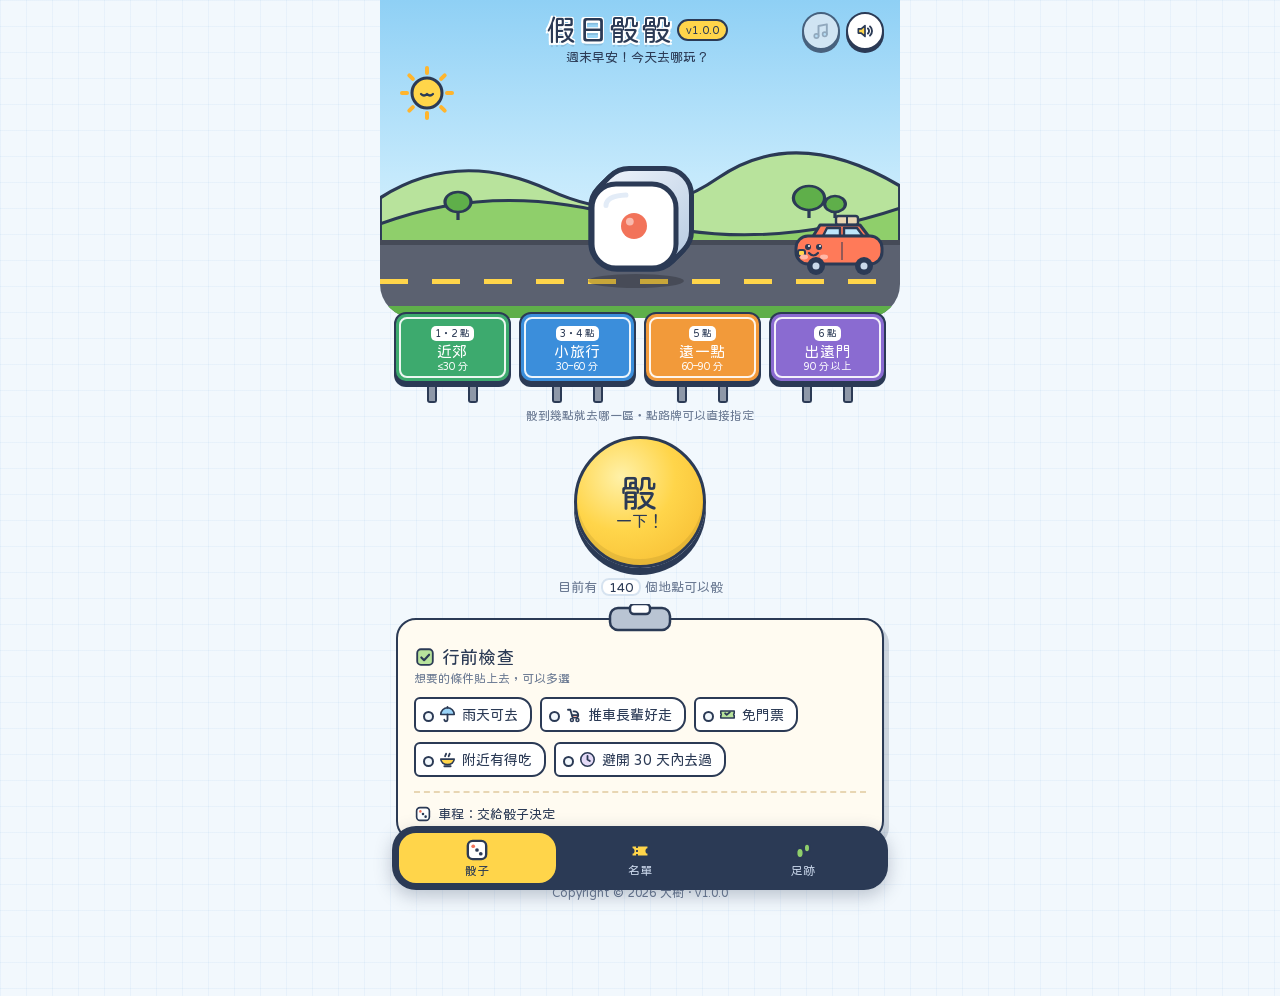
==== index.html @ 3f672bd8 "v1.0.0：骰子重畫 - 骰子改成圓角正面＋同形狀擠出的厚度，所有邊角一樣圓 - 主畫面圖示的骰子跟著換新  Co-Authored-By: Claude Opus 5.5 <noreply@ant" ====
<!DOCTYPE html>
<html lang="zh-Hant">
<head>
<meta charset="UTF-8">
<meta name="viewport" content="width=device-width, initial-scale=1, viewport-fit=cover">
<meta name="apple-mobile-web-app-capable" content="yes">
<meta name="mobile-web-app-capable" content="yes">
<meta name="apple-mobile-web-app-status-bar-style" content="default">
<meta name="apple-mobile-web-app-title" content="假日骰骰">
<meta name="theme-color" content="#8FD0F5">
<meta name="color-scheme" content="light">
<link rel="apple-touch-icon" sizes="180x180" href="icons/v1-apple-touch-icon.png">
<link rel="icon" type="image/png" href="icons/v1-icon-192.png">
<link rel="apple-touch-startup-image" media="(device-width: 440px) and (device-height: 956px) and (-webkit-device-pixel-ratio: 3) and (orientation: portrait)" href="splash/v1-1320x2868.png">
<link rel="apple-touch-startup-image" media="(device-width: 402px) and (device-height: 874px) and (-webkit-device-pixel-ratio: 3) and (orientation: portrait)" href="splash/v1-1206x2622.png">
<link rel="apple-touch-startup-image" media="(device-width: 430px) and (device-height: 932px) and (-webkit-device-pixel-ratio: 3) and (orientation: portrait)" href="splash/v1-1290x2796.png">
<link rel="apple-touch-startup-image" media="(device-width: 393px) and (device-height: 852px) and (-webkit-device-pixel-ratio: 3) and (orientation: portrait)" href="splash/v1-1179x2556.png">
<link rel="apple-touch-startup-image" media="(device-width: 420px) and (device-height: 912px) and (-webkit-device-pixel-ratio: 3) and (orientation: portrait)" href="splash/v1-1260x2736.png">
<link rel="apple-touch-startup-image" media="(device-width: 428px) and (device-height: 926px) and (-webkit-device-pixel-ratio: 3) and (orientation: portrait)" href="splash/v1-1284x2778.png">
<link rel="apple-touch-startup-image" media="(device-width: 390px) and (device-height: 844px) and (-webkit-device-pixel-ratio: 3) and (orientation: portrait)" href="splash/v1-1170x2532.png">
<link rel="apple-touch-startup-image" media="(device-width: 375px) and (device-height: 812px) and (-webkit-device-pixel-ratio: 3) and (orientation: portrait)" href="splash/v1-1125x2436.png">
<link rel="apple-touch-startup-image" media="(device-width: 414px) and (device-height: 896px) and (-webkit-device-pixel-ratio: 3) and (orientation: portrait)" href="splash/v1-1242x2688.png">
<link rel="apple-touch-startup-image" media="(device-width: 414px) and (device-height: 896px) and (-webkit-device-pixel-ratio: 2) and (orientation: portrait)" href="splash/v1-828x1792.png">
<link rel="apple-touch-startup-image" media="(device-width: 375px) and (device-height: 667px) and (-webkit-device-pixel-ratio: 2) and (orientation: portrait)" href="splash/v1-750x1334.png">
<link rel="apple-touch-startup-image" media="(device-width: 320px) and (device-height: 568px) and (-webkit-device-pixel-ratio: 2) and (orientation: portrait)" href="splash/v1-640x1136.png">
<title>假日骰骰</title>
<link rel="preconnect" href="https://fonts.googleapis.com">
<link rel="preconnect" href="https://fonts.gstatic.com" crossorigin>
<link href="https://fonts.googleapis.com/css2?family=Huninn&display=swap" rel="stylesheet">
<style>
/* ===== 公路旅行明信片風 ===== */
:root{
  --ink:#2B3A55; --ink2:#6B7A93; --line:#D6E3F0;
  --sky1:#8FD0F5; --sky2:#C4E9FC; --sky3:#EAF7FF;
  --grass:#8FCF6B; --grass-d:#5FAF4A; --road:#5B6170; --lane:#FFD54A;
  --sun:#FFD54A; --coral:#FF7A59; --paper:#FFFBF1; --kraft:#E8D6B3;
  --t1:#3DAA6E; --t2:#3B8EDB; --t3:#F29A3A; --t4:#8A6BD1;
  --nav-h:64px;
}
*{box-sizing:border-box;-webkit-tap-highlight-color:transparent}
html,body{margin:0;color:var(--ink);background:#F2F8FD;
  font-family:"Huninn","jf-openhuninn","PingFang TC","Heiti TC","Noto Sans TC",system-ui,sans-serif;}
html.lock,html.lock body{overflow:hidden;touch-action:none}
body{overflow-x:hidden;padding-bottom:calc(env(safe-area-inset-bottom) + var(--nav-h) + 28px);
  background-image:linear-gradient(rgba(59,142,219,.06) 1px,transparent 1px),linear-gradient(90deg,rgba(59,142,219,.06) 1px,transparent 1px);background-size:26px 26px}
button{font-family:inherit;color:inherit;cursor:pointer;touch-action:manipulation}
input,textarea{font-family:inherit;color:var(--ink)}
svg.ic{display:inline-block;vertical-align:middle;flex:none}
[hidden]{display:none!important}
.app{max-width:520px;margin:0 auto}
.pad{padding:0 16px}

/* ---------- 風景（首頁上方） ---------- */
.scene{position:relative;height:calc(env(safe-area-inset-top) + 318px);overflow:hidden;
  background:linear-gradient(180deg,var(--sky1) 0%,var(--sky2) 55%,var(--sky3) 100%);border-radius:0 0 34px 34px}
.scene .sun{position:absolute;left:18px;top:calc(env(safe-area-inset-top) + 64px);width:58px;height:58px}
.scene .sun svg{animation:spinSlow 24s linear infinite;display:block}
@keyframes spinSlow{to{transform:rotate(360deg)}}
.cloud{position:absolute;opacity:.95}
.cloud.c1{top:calc(env(safe-area-inset-top) + 92px);left:-20%;animation:drift 38s linear infinite}
.cloud.c2{top:calc(env(safe-area-inset-top) + 140px);left:-20%;animation:drift 52s linear -20s infinite;opacity:.8}
.cloud.c3{top:calc(env(safe-area-inset-top) + 58px);left:-20%;animation:drift 64s linear -40s infinite;opacity:.7}
@keyframes drift{from{transform:translateX(0)}to{transform:translateX(140vw)}}
.hills{position:absolute;left:0;right:0;bottom:70px;height:120px}
.hills svg{width:100%;height:100%;display:block}
.road{position:absolute;left:0;right:0;bottom:0;height:78px;background:var(--road);border-top:5px solid #454A57}
.road::before{content:"";position:absolute;left:0;right:0;top:34px;height:5px;background:repeating-linear-gradient(90deg,var(--lane) 0 28px,transparent 28px 52px)}
.road::after{content:"";position:absolute;left:0;right:0;bottom:0;height:12px;background:var(--grass-d)}
.topbar{position:absolute;left:0;right:0;top:calc(env(safe-area-inset-top) + 12px);display:flex;align-items:flex-start;padding:0 16px;gap:8px;z-index:3}
.ttl{flex:1;min-width:0;text-align:center;padding-left:84px}
h1{margin:0;font-size:30px;font-weight:400;letter-spacing:.06em;line-height:1.2;white-space:nowrap;color:var(--ink);
  text-shadow:2px 2px 0 #fff,-2px 2px 0 #fff,2px -2px 0 #fff,-2px -2px 0 #fff,0 3px 0 #fff,0 5px 0 rgba(43,58,85,.15)}
#h1t{display:inline-block;line-height:1.2}
.sub{font-size:13px;color:var(--ink);margin-top:2px;white-space:nowrap;opacity:.8}
.ver{display:inline-block;vertical-align:middle;margin-left:4px;border:2px solid var(--ink);background:var(--sun);border-radius:999px;font-size:11px;padding:0 7px;line-height:18px;text-shadow:none;letter-spacing:0}
.snd{display:flex;gap:6px}
.snd button{width:38px;height:38px;border-radius:50%;border:2.5px solid var(--ink);background:#fff;display:grid;place-items:center;padding:0;box-shadow:0 3px 0 var(--ink);transition:.15s}
.snd button.off{background:#E3EAF2;opacity:.75}
.snd button.off svg{opacity:.45}
.snd button:active{transform:translateY(3px);box-shadow:none}

.dieWrap{position:absolute;left:50%;bottom:44px;width:120px;height:120px;margin-left:-60px;z-index:2}
.dieIdle{width:120px;height:120px;animation:dieIdle 3s ease-in-out infinite}
@keyframes dieIdle{50%{transform:translateY(-6px) rotate(-3deg)}}
.dieWrap svg{display:block;width:120px;height:120px;overflow:visible}
.dieShadow{position:absolute;left:50%;bottom:30px;width:96px;height:14px;margin-left:-52px;border-radius:50%;background:rgba(0,0,0,.22);z-index:1}
.carBtn{position:absolute;right:14px;bottom:40px;width:96px;height:66px;border:0;background:none;padding:0;z-index:2}
.carBtn svg{width:96px;height:66px;display:block;overflow:visible}
.car{animation:carIdle .5s ease-in-out infinite alternate}
@keyframes carIdle{to{transform:translateY(-1.5px)}}
.carBtn.honk .car{animation:honk .5s cubic-bezier(.3,1.8,.5,1)}
@keyframes honk{0%{transform:scale(1.12,.86)}45%{transform:scale(.94,1.08) translateY(-6px)}100%{transform:none}}
.carBtn.hot .car{animation:hot .1s linear infinite}
@keyframes hot{50%{transform:translateX(2px) rotate(1.5deg)}}
.carBtn.leave{animation:leave 2.6s cubic-bezier(.5,0,.4,1) both}
@keyframes leave{0%{transform:none}40%{transform:translateX(160px)}41%{transform:translateX(-520px)}100%{transform:none}}
.bubble{position:absolute;right:20px;bottom:116px;z-index:5;background:#fff;border:2.5px solid var(--ink);border-radius:16px;padding:4px 11px;font-size:14px;white-space:nowrap;
  opacity:0;transform:scale(.4) translateY(8px);transform-origin:80% 100%;transition:opacity .15s,transform .25s cubic-bezier(.2,1.6,.4,1);pointer-events:none}
.bubble::before{content:"";position:absolute;right:30px;bottom:-11px;border:7px solid transparent;border-top-color:var(--ink);border-bottom:0}
.bubble::after{content:"";position:absolute;right:31.5px;bottom:-7px;border:5.5px solid transparent;border-top-color:#fff;border-bottom:0}
.bubble.show{opacity:1;transform:none}

/* ---------- 路標 ---------- */
.signs{display:grid;grid-template-columns:repeat(4,1fr);gap:8px;margin:-6px 0 0;padding:0 14px;position:relative;z-index:3}
.sign{position:relative;border:0;background:none;padding:0 0 20px;transition:transform .25s cubic-bezier(.2,1.6,.4,1),opacity .2s}
.sign::before,.sign::after{content:"";position:absolute;bottom:0;width:6px;height:24px;background:#8E98A8;border:2px solid var(--ink);border-top:0;border-radius:0 0 3px 3px;z-index:-1}
.sign::before{left:28%} .sign::after{right:28%}
.sign .pl{display:block;border-radius:12px;border:2.5px solid var(--ink);padding:3px;box-shadow:0 4px 0 var(--ink)}
.sign .in{display:block;border:2px solid rgba(255,255,255,.9);border-radius:8px;color:#fff;padding:5px 2px 4px;text-align:center}
.sign .ex{display:inline-block;font-size:10px;background:#fff;color:var(--ink);border-radius:5px;padding:0 4px;line-height:15px}
.sign b{display:block;font-weight:400;font-size:15px;white-space:nowrap;margin-top:2px;letter-spacing:.04em}
.sign small{display:block;font-size:10.5px;white-space:nowrap;opacity:.95}
.sign .pin{position:absolute;top:-10px;left:50%;transform:translateX(-50%) rotate(-6deg);background:var(--sun);border:2px solid var(--ink);border-radius:7px;font-size:11px;padding:0 6px;line-height:17px;white-space:nowrap}
.signs.locked .sign:not(.on){opacity:.4}
.sign.hit{animation:signHit .9s cubic-bezier(.2,1.6,.4,1)}
@keyframes signHit{0%{transform:none}25%{transform:rotate(-7deg) scale(1.12)}50%{transform:rotate(5deg) scale(1.1)}75%{transform:rotate(-2deg) scale(1.06)}100%{transform:scale(1.04)}}
.sign.won .pl{box-shadow:0 4px 0 var(--ink),0 0 0 4px var(--sun)}
.signTip{text-align:center;font-size:12px;color:var(--ink2);margin:6px 0 0}

.rollRow{display:flex;flex-direction:column;align-items:center;margin:14px 0 4px}
.rollBtn{width:132px;height:132px;border-radius:50%;border:3px solid var(--ink);background:radial-gradient(circle at 35% 30%,#FFF1A8 0,var(--sun) 45%,#F5B82E 100%);
  box-shadow:0 7px 0 var(--ink),inset 0 -6px 0 rgba(0,0,0,.08);display:flex;flex-direction:column;align-items:center;justify-content:center;gap:0;transition:transform .1s,box-shadow .1s}
.rollBtn:active{transform:translateY(6px);box-shadow:0 1px 0 var(--ink)}
.rollBtn:disabled{filter:saturate(.6);opacity:.85}
.rollBtn big{font-size:38px;line-height:1;letter-spacing:.05em}
.rollBtn span{font-size:16px}
.pool{text-align:center;font-size:13px;color:var(--ink2);margin-top:12px}
.pool b{color:var(--ink);font-weight:400;background:#fff;border:2px solid var(--line);border-radius:8px;padding:0 6px}

/* ---------- 行前檢查（條件） ---------- */
.board{position:relative;background:var(--paper);border:2.5px solid var(--ink);border-radius:20px;padding:26px 16px 16px;margin:24px 16px 0;box-shadow:5px 6px 0 rgba(43,58,85,.18)}
.board .clip{position:absolute;top:-16px;left:50%;transform:translateX(-50%);width:96px;height:30px}
.board h3{margin:0 0 4px;font-weight:400;font-size:18px;display:flex;align-items:center;gap:6px}
.board .note2{font-size:12px;color:var(--ink2);margin-bottom:12px}
.tags{display:flex;flex-wrap:wrap;gap:10px 8px}
.ltag{position:relative;border:2.5px solid var(--ink);background:#fff;border-radius:6px 14px 14px 6px;padding:6px 12px 6px 22px;font-size:14px;display:inline-flex;align-items:center;gap:5px;white-space:nowrap;transition:.15s}
.ltag::before{content:"";position:absolute;left:7px;top:50%;width:7px;height:7px;margin-top:-3.5px;border-radius:50%;border:2px solid var(--ink);background:#F2F8FD}
.ltag.on{background:var(--grass);transform:rotate(-2deg)}
.ltag.on:nth-child(2n){transform:rotate(2deg)}
.modeLine{display:flex;align-items:center;gap:6px;margin-top:14px;padding-top:12px;border-top:2px dashed var(--kraft);font-size:13px}
.modeLine button{margin-left:auto;border:2px solid var(--ink);background:#fff;border-radius:999px;font-size:12px;padding:3px 10px}

/* ---------- 名單（票根） ---------- */
.pageHead{padding:calc(env(safe-area-inset-top) + 16px) 16px 10px;background:linear-gradient(180deg,var(--sky2),rgba(234,247,255,0));}
.pageHead h2{margin:0;font-weight:400;font-size:26px;display:flex;align-items:center;gap:8px;white-space:nowrap}
.pageHead h2 small{font-size:13px;color:var(--ink2);margin-left:auto}
.search{display:flex;align-items:center;gap:6px;background:#fff;border:2.5px solid var(--ink);border-radius:999px;padding:0 14px;margin-top:12px}
.search input{flex:1;border:0;outline:0;font-size:16px;padding:10px 0;background:none;min-width:0}
.tierTabs{display:flex;gap:6px;overflow-x:auto;padding:12px 16px 6px;scrollbar-width:none}
.tierTabs::-webkit-scrollbar{display:none}
.tierTabs button{flex:none;border:2.5px solid var(--ink);background:#fff;border-radius:9px;padding:4px 10px;font-size:13px;white-space:nowrap}
.tierTabs button.on{color:#fff}
.grpH{display:flex;align-items:center;gap:8px;font-size:16px;margin:16px 16px 8px}
.grpH i{display:inline-block;border-radius:6px;border:2px solid var(--ink);color:#fff;font-style:normal;font-size:12px;padding:0 7px;line-height:20px}
.grpH small{color:var(--ink2);font-size:12px}
.tk{display:flex;width:calc(100% - 32px);margin:0 16px 10px;padding:0;border:2.5px solid var(--ink);border-radius:14px;background:var(--paper);text-align:left;position:relative;box-shadow:0 3px 0 rgba(43,58,85,.2)}
.tk:active{transform:scale(.98)}
.tk .stub{flex:none;width:62px;color:#fff;border-radius:11px 0 0 11px;display:flex;flex-direction:column;align-items:center;justify-content:center;font-size:22px;line-height:1;border-right:2.5px dashed rgba(255,255,255,.95)}
.tk .stub small{font-size:10px;margin-top:2px}
.tk::before,.tk::after{content:"";position:absolute;left:53px;width:14px;height:14px;border-radius:50%;background:#F2F8FD;border:2.5px solid var(--ink)}
.tk::before{top:-9px;clip-path:inset(50% 0 0 0)} .tk::after{bottom:-9px;clip-path:inset(0 0 50% 0)}
.tk .tx{flex:1;min-width:0;padding:9px 10px 9px 14px}
.tk .nm{font-size:16px;white-space:nowrap;overflow:hidden;text-overflow:ellipsis}
.tk .ar{font-size:12px;color:var(--ink2);white-space:nowrap;overflow:hidden;text-overflow:ellipsis;margin-top:1px}
.tk .tg{display:flex;gap:2px;align-items:center;padding-right:10px;flex:none}
.tk.off{opacity:.5}
.badge{display:inline-block;font-size:10px;border-radius:6px;padding:0 5px;margin-left:5px;vertical-align:2px;background:var(--sun);border:1.5px solid var(--ink);line-height:15px}
.badge.gray{background:#E3EAF2}
.empty{text-align:center;color:var(--ink2);padding:30px 16px;line-height:1.7}
.fab{position:fixed;right:calc(50% - min(50vw,260px) + 18px);bottom:calc(env(safe-area-inset-bottom) + var(--nav-h) + 26px);z-index:40;width:60px;height:60px;border-radius:50%;
  border:3px solid var(--ink);background:var(--sun);box-shadow:0 5px 0 var(--ink);display:grid;place-items:center;padding:0}
.fab:active{transform:translateY(4px);box-shadow:0 1px 0 var(--ink)}

/* ---------- 足跡 ---------- */
.stats{display:grid;grid-template-columns:1fr 1fr;gap:10px;margin:6px 16px 0}
.stat{background:#fff;border:2.5px solid var(--ink);border-radius:18px;padding:10px 12px;box-shadow:0 4px 0 rgba(43,58,85,.2)}
.stat b{display:block;font-weight:400;font-size:30px;line-height:1.1}
.stat small{font-size:12px;color:var(--ink2)}
.trail{position:relative;margin:18px 16px 0;padding-left:26px}
.trail::before{content:"";position:absolute;left:9px;top:6px;bottom:6px;width:4px;background:repeating-linear-gradient(180deg,var(--ink2) 0 8px,transparent 8px 14px);border-radius:2px}
.stop{position:relative;background:#fff;border:2.5px solid var(--ink);border-radius:14px;padding:8px 12px;margin-bottom:10px}
.stop::before{content:"";position:absolute;left:-25px;top:12px;width:14px;height:14px;border-radius:50%;border:2.5px solid var(--ink);background:var(--c,#fff)}
.stop .d{font-size:12px;color:var(--ink2)}
.stop .n{font-size:16px}
.settings{margin:22px 16px 0;background:var(--paper);border:2.5px solid var(--ink);border-radius:18px;overflow:hidden}
.set{display:flex;align-items:center;gap:8px;padding:12px 14px;border-bottom:2px dashed var(--kraft);font-size:15px;width:100%;background:none;border-left:0;border-right:0;border-top:0;text-align:left}
.set:last-child{border-bottom:0}
.set .r{margin-left:auto;color:var(--ink2);font-size:13px}
.set.danger{color:#C2563B}
footer{text-align:center;font-size:12px;color:var(--ink2);margin-top:22px;line-height:1.7}

/* ---------- 底部導覽列 ---------- */
.nav{position:fixed;left:50%;transform:translateX(-50%);bottom:calc(env(safe-area-inset-bottom) + 10px);width:calc(100% - 24px);max-width:496px;height:var(--nav-h);z-index:50;
  background:var(--ink);border-radius:24px;display:flex;padding:7px;gap:6px;box-shadow:0 6px 18px rgba(43,58,85,.28)}
.nav button{flex:1;border:0;background:none;border-radius:17px;color:#C9D6EA;display:flex;flex-direction:column;align-items:center;justify-content:center;gap:1px;font-size:12px;padding:0;transition:.2s}
.nav button.on{background:var(--sun);color:var(--ink)}
.nav button svg{transition:transform .25s cubic-bezier(.2,1.6,.4,1)}
.nav button.on svg{transform:translateY(-1px) scale(1.08)}

/* ---------- 彈出視窗 ---------- */
#overlay{position:fixed;inset:0;z-index:100;background:rgba(43,58,85,.42);display:flex;align-items:center;justify-content:center;padding:20px;opacity:0;pointer-events:none;transition:opacity .2s}
#overlay.show{opacity:1;pointer-events:auto}
.sheet{position:relative;width:100%;max-width:420px;max-height:66vh;max-height:66dvh;overflow-y:auto;-webkit-overflow-scrolling:touch;overscroll-behavior:contain;
  background:var(--paper);border:3px solid var(--ink);border-radius:18px;box-shadow:6px 8px 0 rgba(43,58,85,.35);transform:translateY(30px) rotate(-2deg);transition:transform .32s cubic-bezier(.2,1.4,.4,1)}
#overlay.show .sheet{transform:none}
.xWrap{position:sticky;top:0;height:0;z-index:5}
.xBtn{position:absolute;top:10px;right:10px;width:36px;height:36px;border-radius:50%;border:2.5px solid var(--ink);background:#fff;display:grid;place-items:center;padding:0;z-index:5;box-shadow:0 3px 0 var(--ink)}
.sheetBody{padding:16px 18px 18px}
.form,.log{padding-top:20px}
.form h2,.log h3{padding-right:44px}

/* 明信片 */
.pc .view{height:132px;border-bottom:3px solid var(--ink);position:relative;overflow:hidden}
.pc .view svg{width:100%;height:100%;display:block}
.pc .stamp{position:absolute;right:58px;top:14px;width:66px;height:86px;background:#fff;padding:5px;transform:rotate(4deg);border:2px solid var(--ink);border-radius:3px;
  box-shadow:0 0 0 4px #fff,0 0 0 6px var(--ink),3px 5px 0 6px rgba(43,58,85,.25)}
.pc .stamp .si{width:100%;height:100%;display:flex;flex-direction:column;align-items:center;justify-content:center;gap:3px;font-size:11px;color:#fff;border-radius:2px}
.pc .pm{position:absolute;right:92px;top:46px;width:76px;height:76px;transform:rotate(-14deg);opacity:.8;pointer-events:none}
.pc .to{font-size:13px;color:var(--ink2);letter-spacing:.2em}
.pc h2{margin:2px 0 6px;font-weight:400;font-size:27px;line-height:1.25;padding-right:4px}
.pc .addr{font-size:15px;border-bottom:2px dotted var(--kraft);padding:4px 0;display:flex;align-items:center;gap:6px}
.pc .stk{display:flex;flex-wrap:wrap;gap:8px;margin:14px 0 10px}
.stkr{display:inline-flex;align-items:center;gap:4px;background:#fff;border:2px solid var(--ink);border-radius:10px;padding:3px 9px 3px 5px;font-size:13px;transform:rotate(-2deg);box-shadow:0 2px 0 rgba(43,58,85,.25)}
.stkr:nth-child(2n){transform:rotate(2.5deg)}
.pc .msg{font-size:16px;line-height:30px;background:repeating-linear-gradient(180deg,transparent 0 28px,#E4D3B2 28px 30px);padding:0 2px;min-height:30px}
.pc .last{font-size:12px;color:var(--ink2);margin-top:8px}
.acts{display:grid;grid-template-columns:1fr 1fr;gap:10px;margin-top:16px}
.acts .wide{grid-column:1/-1}
.btn{border:2.5px solid var(--ink);border-radius:14px;font-size:16px;padding:10px 12px;display:inline-flex;align-items:center;justify-content:center;gap:6px;box-shadow:0 4px 0 var(--ink);transition:transform .1s,box-shadow .1s;background:#fff;text-decoration:none;color:var(--ink)}
.btn:active{transform:translateY(3px);box-shadow:0 1px 0 var(--ink)}
.btn.navy{background:var(--ink);color:#fff;box-shadow:0 4px 0 #17213A}
.btn.yellow{background:var(--sun)}
.btn.green{background:var(--grass)}
.btn.danger{color:#C2563B;border-color:#C2563B;box-shadow:0 4px 0 #C2563B}
.btn.danger.armed{background:#FFE1D9}
.linkBtn{display:block;margin:14px auto 0;border:0;background:none;color:var(--ink2);font-size:13px;text-decoration:underline}
.est{font-size:11px;color:var(--ink2);text-align:center;margin-top:8px}

.form h2{margin:0 0 6px;font-weight:400;font-size:22px}
.form label{display:block;font-size:13px;margin:12px 0 6px;color:var(--ink2)}
.form input[type=text],.form textarea{width:100%;border:0;border-bottom:2.5px solid var(--ink);border-radius:0;padding:6px 2px;font-size:17px;outline:0;background:transparent}
.form textarea{min-height:60px;resize:vertical;line-height:30px;background:repeating-linear-gradient(180deg,transparent 0 28px,#E4D3B2 28px 30px);border-bottom:0}
.minRow{display:flex;align-items:center;gap:8px}
.minRow button{width:42px;height:42px;border-radius:50%;border:2.5px solid var(--ink);background:#fff;font-size:20px;padding:0;box-shadow:0 3px 0 var(--ink)}
.minRow output{min-width:74px;text-align:center;font-size:22px}
.minRow .tl{margin-left:auto;border:2px solid var(--ink);border-radius:8px;padding:2px 10px;font-size:13px;color:#fff;white-space:nowrap}
.sw{display:flex;align-items:center;justify-content:space-between;margin-top:16px;font-size:14px;gap:6px}
.sw .t{display:flex;align-items:center;gap:6px}
.sw button{flex:none;width:52px;height:30px;border-radius:999px;border:2.5px solid var(--ink);background:#E3EAF2;position:relative;padding:0;transition:.2s}
.sw button::after{content:"";position:absolute;top:2px;left:2px;width:21px;height:21px;border-radius:50%;background:#fff;border:2px solid var(--ink);transition:transform .2s}
.sw button.on{background:var(--coral)}
.sw button.on::after{transform:translateX(21px)}
.formActs{display:flex;gap:10px;margin-top:18px}
.formActs .btn{flex:1}

.log h3{margin:0 0 10px;font-weight:400;font-size:21px;display:flex;align-items:center;gap:6px}
.log .new{margin-bottom:10px}
.log .v{border-top:2px dashed var(--kraft);padding:10px 0 4px}
.log .vh{display:flex;align-items:center;gap:8px}
.log .vh i{font-style:normal;background:var(--sun);border:2px solid var(--ink);border-radius:8px;padding:0 6px;font-size:12px}
.log .vh small{margin-left:auto;color:var(--ink2);font-size:12px}
.log ul{margin:6px 0 0;padding-left:20px;font-size:14px;line-height:1.7}
.log .closeBtn{width:100%;margin-top:14px}

#toast{position:fixed;left:50%;bottom:calc(env(safe-area-inset-bottom) + var(--nav-h) + 26px);z-index:300;background:#fff;color:var(--ink);border:2.5px solid var(--ink);font-size:14px;padding:8px 16px;border-radius:999px;
  transform:translate(-50%,16px);opacity:0;transition:.25s;pointer-events:none;white-space:nowrap;max-width:92vw;overflow:hidden;text-overflow:ellipsis;box-shadow:0 4px 0 var(--ink)}
#toast.show{transform:translate(-50%,0);opacity:1}
#confetti{position:fixed;inset:0;pointer-events:none;z-index:250;overflow:hidden}
#confetti svg{position:absolute;left:var(--x);top:-30px;animation:fall var(--d) cubic-bezier(.25,.6,.4,1) var(--dl) both}
@keyframes fall{0%{transform:translate(0,0) rotate(0)}100%{transform:translate(var(--dx),110vh) rotate(var(--r))}}

/* ---------- 開機畫面：天空 → 小路畫出來 → 骰子掉到路上彈跳 → 字跳出 → 飛到首頁 ---------- */
#splash{position:fixed;inset:0;z-index:200;overflow:hidden;pointer-events:none}
#splash .sp-bg{position:absolute;inset:0;background:linear-gradient(180deg,#8FD0F5 0%,#C4E9FC 55%,#EAF7FF 100%);transition:opacity .5s ease}
#splash .sp-road{position:absolute;left:0;right:0;top:calc(36% + 112px);height:64px;background:var(--road);border-top:5px solid #454A57;transform:scaleX(0);transform-origin:0 50%}
#splash .sp-road::before{content:"";position:absolute;left:0;right:0;top:27px;height:5px;background:repeating-linear-gradient(90deg,var(--lane) 0 28px,transparent 28px 52px)}
#splash.sp-live .sp-road{animation:spRoad .55s cubic-bezier(.5,0,.2,1) .05s both}
@keyframes spRoad{to{transform:none}}
#splash .sp-cloud{position:absolute;opacity:0}
#splash .sp-cloud.a{left:8%;top:18%} #splash .sp-cloud.b{right:6%;top:26%}
#splash.sp-live .sp-cloud{animation:spCloud .8s ease-out both}
#splash.sp-live .sp-cloud.b{animation-delay:.12s}
@keyframes spCloud{0%{opacity:0;transform:translateX(-30px)}100%{opacity:.95;transform:none}}
#splash .sp-die{position:absolute;left:50%;top:36%;width:120px;height:120px;margin-left:-60px;transform-origin:0 0}
#splash .sp-drop{width:120px;height:120px;opacity:0}
#splash.sp-live .sp-drop{animation:spDrop 1.2s cubic-bezier(.3,.6,.4,1) .35s both}
@keyframes spDrop{0%{opacity:0;transform:translateY(-260px) rotate(-200deg)}10%{opacity:1}42%{transform:translateY(8px) rotate(8deg) scale(1.08,.9)}58%{transform:translateY(-34px) rotate(-6deg)}76%{transform:translateY(2px) rotate(2deg) scale(1.03,.97)}88%,100%{opacity:1;transform:none}}
#splash .sp-die svg{width:120px;height:120px;display:block;overflow:visible}
#splash .sp-title{position:absolute;left:0;top:calc(36% + 200px);font-size:40px;letter-spacing:.06em;line-height:1.2;color:var(--ink);white-space:nowrap;transform-origin:0 0;display:inline-block;
  text-shadow:2px 2px 0 #fff,-2px 2px 0 #fff,2px -2px 0 #fff,-2px -2px 0 #fff,0 3px 0 #fff,0 5px 0 rgba(43,58,85,.15)}
#splash .sp-title span{display:inline-block;opacity:0}
#splash.sp-live .sp-title span{animation:spLetter .5s cubic-bezier(.2,1.6,.4,1) both;animation-delay:calc(.95s + var(--i) * 110ms)}
@keyframes spLetter{0%{opacity:0;transform:translateY(18px) rotate(-10deg) scale(.4)}100%{opacity:1;transform:none}}
#splash .sp-tag{position:absolute;left:0;right:0;top:calc(36% + 256px);text-align:center;font-size:16px;color:var(--ink2);opacity:0}
#splash.sp-live .sp-tag{animation:spTag .6s ease 1.55s both}
@keyframes spTag{0%{opacity:0;transform:translateY(8px)}100%{opacity:1;transform:none}}
#splash.sp-exit .sp-bg,#splash.sp-exit .sp-tag,#splash.sp-exit .sp-road,#splash.sp-exit .sp-cloud{opacity:0!important;transition:opacity .45s ease;animation:none}
#splash.sp-exit .sp-road{transform:none}
#splash.sp-fade{opacity:0;transition:opacity .5s ease}
@media (max-height:700px){#splash .sp-die{top:28%}#splash .sp-road{top:calc(28% + 112px)}#splash .sp-title{top:calc(28% + 200px)}#splash .sp-tag{top:calc(28% + 256px)}}
body.booting .app,body.booting .nav{opacity:0}
body.sp-flying #h1t,body.sp-flying #dieWrap{visibility:hidden}
body.enter .signs .sign,body.enter .rollRow,body.enter .board,body.enter .snd,body.enter .carBtn,body.enter .sub,body.enter .ver,body.enter .pool,body.enter .signTip{animation:rise .55s cubic-bezier(.2,1.3,.4,1) both}
body.enter .nav{animation:navUp .55s cubic-bezier(.2,1.3,.4,1) .3s both}
body.enter .sign:nth-child(1){animation-delay:.05s} body.enter .sign:nth-child(2){animation-delay:.1s} body.enter .sign:nth-child(3){animation-delay:.15s} body.enter .sign:nth-child(4){animation-delay:.2s}
body.enter .rollRow{animation-delay:.22s} body.enter .board{animation-delay:.34s} body.enter .carBtn{animation:carIn .8s cubic-bezier(.2,1.1,.4,1) .1s both}
@keyframes rise{0%{opacity:0;transform:translateY(24px)}100%{opacity:1;transform:none}}
@keyframes navUp{0%{opacity:0;transform:translate(-50%,40px)}100%{opacity:1;transform:translate(-50%,0)}}
@keyframes carIn{0%{transform:translateX(160px)}100%{transform:none}}
@media (prefers-reduced-motion:reduce){#splash *{animation:none!important;opacity:1!important;transform:none!important}}
</style>
</head>
<body class="booting">
<div id="splash" aria-hidden="true">
  <div class="sp-bg"></div>
  <div class="sp-cloud a" id="spC1"></div><div class="sp-cloud b" id="spC2"></div>
  <div class="sp-road"></div>
  <div class="sp-die" id="spDie"><div class="sp-drop" id="spDrop"></div></div>
  <div class="sp-title" id="spTitle"></div>
  <div class="sp-tag">骰一下，全家出發！</div>
</div>

<div class="app">
  <!-- ===== 骰子頁 ===== -->
  <section id="tabRoll">
    <div class="scene">
      <div class="sun" id="sun"></div>
      <div class="cloud c1" id="cl1"></div><div class="cloud c2" id="cl2"></div><div class="cloud c3" id="cl3"></div>
      <div class="hills" id="hills"></div>
      <div class="road"></div>
      <div class="topbar">
        <div class="ttl"><h1><span id="h1t">假日骰骰</span><button class="ver" id="verBtn"></button></h1><div class="sub" id="greet"></div></div>
        <div class="snd"><button id="bgmBtn" aria-label="背景音樂"></button><button id="sfxBtn" aria-label="音效"></button></div>
      </div>
      <div class="dieShadow" id="dieShadow"></div>
      <div class="dieWrap" id="dieWrap"><div class="dieIdle" id="dieIdle"><svg id="die" viewBox="0 0 120 120"></svg></div></div>
      <button class="carBtn" id="carBtn" aria-label="叭叭車"><svg viewBox="0 0 96 66"><g class="car" id="car"></g></svg></button>
      <div class="bubble" id="bubble"></div>
    </div>

    <div class="signs" id="signs"></div>
    <div class="signTip" id="signTip"></div>

    <div class="rollRow">
      <button class="rollBtn" id="rollBtn"><big>骰</big><span>一下！</span></button>
      <div class="pool" id="poolInfo"></div>
    </div>

    <div class="board">
      <svg class="clip" viewBox="0 0 96 30"><rect x="18" y="4" width="60" height="22" rx="8" fill="#B9C4D3" stroke="#2B3A55" stroke-width="2.5"/><rect x="38" y="0" width="20" height="10" rx="4" fill="#fff" stroke="#2B3A55" stroke-width="2.5"/></svg>
      <h3 id="hCond"></h3>
      <div class="note2">想要的條件貼上去，可以多選</div>
      <div class="tags" id="chips"></div>
      <div class="modeLine" id="modeLine"></div>
    </div>
    <footer class="pad">車程是從新豐出發、假日一般路況的估計<br>Copyright © 2026 大樹 · <span class="footVer"></span></footer>
  </section>

  <!-- ===== 名單頁 ===== -->
  <section id="tabList" hidden>
    <div class="pageHead">
      <h2 id="listTitle"></h2>
      <label class="search"><span id="searchIc"></span><input id="q" type="search" placeholder="找地點、地區…" autocomplete="off"></label>
    </div>
    <div class="tierTabs" id="tierTabs"></div>
    <div id="list"></div>
    <button class="fab" id="addBtn" aria-label="新增地點"></button>
  </section>

  <!-- ===== 足跡頁 ===== -->
  <section id="tabTrail" hidden>
    <div class="pageHead"><h2 id="trailTitle"></h2></div>
    <div class="stats" id="stats"></div>
    <div class="trail" id="trail"></div>
    <div class="settings" id="settings"></div>
    <footer class="pad">Copyright © 2026 大樹 · <span class="footVer"></span><br><span id="footCount"></span></footer>
  </section>
</div>

<nav class="nav" id="nav">
  <button data-tab="roll" class="on"></button>
  <button data-tab="list"></button>
  <button data-tab="trail"></button>
</nav>

<div id="overlay"><div class="sheet" id="sheet" role="dialog"></div></div>
<div id="confetti"></div>
<div id="toast"></div>
<script>
/* ===== 內建口袋名單 =====
   格式：[名稱, 地區, 車程分鐘(從新豐出發的估計), 標記, 一句話]
   標記：雨＝雨天/室內可去　走＝推車、長輩好走　免＝免門票　吃＝附近好吃飯
   車程分級：≤30 近郊／30–60 小旅行／60–90 遠一點／90+ 出遠門（依分鐘自動分級） */
const BASE_RAW = [
  // ---- 近郊 ≤30 分 ----
  ["新豐紅樹林","新竹縣新豐",10,"走免","木棧道穿過紅樹林，看招潮蟹、彈塗魚，傍晚有夕陽"],
  ["坡頭漁港","新竹縣新豐",12,"走免吃","小漁港散步看海，順便買海鮮"],
  ["竹北水圳森林公園","竹北",15,"走免","湖畔木棧道，繞一圈約半小時"],
  ["新瓦屋客家文化保存區","竹北",15,"走免吃","大草皮可以跑，客家老屋拍照"],
  ["湖口老街","湖口",15,"免吃","紅磚拱廊老街，邊走邊吃"],
  ["東興圳生態公園","竹北",18,"走免","水圳旁的平坦步道，散步很舒服"],
  ["竹北新月沙灣","竹北",18,"免","海邊沙灘、看風車，玩沙記得帶小鏟子"],
  ["竹北蓮華寺","竹北",18,"雨走免","百年觀音寺，安靜好走"],
  ["湖口好客文創園區","湖口",18,"走免","老營區改建，大草地和老房子"],
  ["新竹縣文化局","竹北",20,"雨走免","圖書館兒童區、展覽，下雨天好去處"],
  ["遠百竹北","竹北",20,"雨走免吃","百貨逛街吃飯，推車好推"],
  ["IKEA 新竹店","新竹",22,"雨走吃","逛家具、吃瑞典肉丸，有兒童區"],
  ["新埔義民廟","新埔",25,"免吃","大廟走走，周邊客家小吃"],
  ["新竹科學園區靜心湖","新竹市",25,"走免","園區湖畔，假日人少很清幽"],
  ["巨城購物中心","新竹市",25,"雨走免吃","大型商場，吃喝逛一次滿足"],
  ["南寮漁港＋17 公里海岸","新竹市",25,"走免吃","溜滑梯城堡、沙坑、波光市集，海邊散步"],
  ["埔心牧場","楊梅",25,"走吃","餵動物、大草地，小孩放電"],
  ["新埔老街","新埔",27,"免吃","客家老街，粄條、柿餅"],
  ["大魯閣湳雅廣場","新竹市",28,"雨走免吃","室內商場，有遊樂設施"],
  ["新埔柿餅（秋冬限定）","新埔",28,"免吃","大約 10–1 月曬柿餅，一片橘色很好拍"],
  ["新竹市立動物園","新竹市",30,"走吃","65 歲以上、未滿 6 歲免票；週一休園"],
  ["新竹公園＋玻璃工藝博物館","新竹市",30,"走免","湖畔散步，順便看玻璃藝術"],
  ["新竹之心（東門城）","新竹市",30,"走免吃","市中心散步，附近好多小吃"],
  ["新竹城隍廟商圈","新竹市",30,"免吃","米粉、貢丸、肉圓吃一輪"],
  ["新屋綠色走廊","桃園新屋",30,"走免","綠蔭自行車道，平坦好推車"],
  ["永安漁港","桃園新屋",30,"走免吃","彩虹橋看海，吃海鮮"],

  // ---- 小旅行 30–60 分 ----
  ["新竹十八尖山","新竹市",32,"免","林蔭步道，坡比較陡，適合腳力好的"],
  ["Xpark 水族館","桃園青埔",35,"雨走吃","企鵝、水母很療癒；4 歲以下免費"],
  ["華泰名品城","桃園青埔",35,"雨走免吃","Outlet 逛街吃飯，旁邊就是 Xpark"],
  ["桃園市兒童美術館","桃園青埔",35,"雨走","給小朋友的美術館，展覽常換"],
  ["香山親子館","新竹市",35,"雨免","0–12 歲兒童免費室內遊戲區"],
  ["新竹青青草原","新竹市",35,"免","超長溜滑梯、大草原放風箏"],
  ["香山濕地賞蟹步道","新竹市",38,"走免","退潮看螃蟹，步道平坦"],
  ["關西老街＋東安古橋","關西",38,"免吃","老街吃仙草，古橋拍照"],
  ["六福村","關西",40,"吃","主題樂園＋野生動物園，玩一整天"],
  ["小人國主題樂園","龍潭",40,"走吃","迷你建築、遊樂設施，推車好走"],
  ["龍潭大池","龍潭",40,"走免吃","環湖步道、吊橋，附近吃客家菜"],
  ["桃園機場觀景台","大園",40,"雨走免吃","看飛機起降，小朋友超興奮"],
  ["觀音蓮花園（夏季）","桃園觀音",40,"免吃","大約 6–9 月蓮花季，吃蓮子料理"],
  ["草漯沙丘","桃園觀音",40,"免","北台灣大沙丘，沙地不好推車"],
  ["寶山水庫","寶山",40,"免","環湖走走看山景"],
  ["金勇番茄農場（冬春）","關西",40,"吃","大約冬天到春天可以採番茄"],
  ["頭份尚順育樂世界","頭份",40,"雨走吃","室內樂園＋商場＋電影院"],
  ["竹東動漫園區","竹東",42,"雨走免","動漫展覽，室內好逛"],
  ["蕭如松藝術園區","竹東",42,"走","日式宿舍群，安靜好拍"],
  ["竹東中央市場","竹東",42,"免吃","在地小吃一條街"],
  ["石門水庫","大溪",45,"吃","吃活魚、看水庫，有些坡"],
  ["北埔老街","北埔",45,"免吃","擂茶、柿餅、客家小吃"],
  ["軟橋彩繪村","竹東",45,"走免","牆上彩繪很好拍，路平好走"],
  ["竹南崎頂子母隧道","竹南",45,"免","老鐵道隧道步道，可以看海"],
  ["龍鳳漁港","竹南",45,"走免吃","漁港吃海鮮，看海"],
  ["許厝港濕地","大園",45,"走免","賞鳥、看海，步道平坦"],
  ["八德埤塘自然生態公園","八德",45,"走免","埤塘環湖步道"],
  ["桃園市立圖書館總館","桃園",45,"雨走免","超大新圖書館，兒童區很棒"],
  ["橫山書法藝術公園","大園",45,"走免","大草坪、水池，可以野餐"],
  ["IKEA 桃園店","桃園",45,"雨走吃","逛家具吃肉丸"],
  ["合興車站","橫山",50,"免","愛情火車站，小站散步拍照"],
  ["峨眉湖","峨眉",50,"免","環湖步道、吊橋，有些坡"],
  ["綠世界生態農場","北埔",50,"吃","羊駝、鳥類表演，坡比較多"],
  ["大溪老街","大溪",50,"免吃","巴洛克老街、豆干"],
  ["造橋香格里拉樂園","造橋",50,"吃","老牌遊樂園，小小孩也能玩"],
  ["苗栗火車頭園區","苗栗市",50,"雨走","火車頭展館，門票百元左右"],
  ["功維敘隧道","苗栗市",50,"走免","七彩燈光老隧道，步道平坦"],
  ["永和山水庫","頭份",50,"免","環湖步道看湖景"],
  ["貓裏山公園","苗栗市",52,"免","山上公園看市景"],
  ["內灣老街","橫山",55,"免吃","老街、吊橋、野薑花粽"],
  ["馬武督探索森林","關西",55,"吃","柳杉林步道，空氣超好"],
  ["慈湖","大溪",55,"走免","湖畔步道、衛兵交接"],
  ["臺灣客家文化館","銅鑼",55,"雨走免","免門票，有大型親子遊戲區"],
  ["後龍好望角","後龍",55,"免","海邊大風車步道，風很大記得帶外套"],
  ["後龍過港隧道","後龍",55,"走免","黃金燈光鐵道隧道，騎車散步都好"],
  ["明德水庫（日新島）","頭屋",55,"走免吃","湖心小島散步，喝咖啡"],
  ["鶯歌老街＋陶瓷博物館","鶯歌",55,"雨吃","捏陶 DIY、逛陶瓷"],
  ["林口三井 Outlet","林口",55,"雨走免吃","逛街吃飯，推車好推"],
  ["公館棗莊古藝庭園","公館",58,"吃","庭園餐廳吃客家菜"],

  // ---- 遠一點 60–90 分 ----
  ["三峽老街＋祖師廟","三峽",60,"免吃","紅磚老街、金牛角"],
  ["新北大都會公園","新北三重",60,"走免","超大草皮、共融遊戲場"],
  ["板橋林家花園","新北板橋",60,"免","古典園林，有一些階梯"],
  ["飛牛牧場","通霄",65,"吃","餵小牛、大草原，坡比較多"],
  ["通霄精鹽廠","通霄",65,"雨免吃","鹽的觀光工廠，吃鹹冰棒"],
  ["三義木雕街＋木雕博物館","三義",65,"雨吃","看木雕，博物館室內好逛"],
  ["南庄老街","南庄",65,"免吃","桂花巷、老街小吃，有坡"],
  ["八里左岸＋十三行博物館","新北八里",65,"雨走吃","河岸騎車散步，博物館室內"],
  ["大稻埕碼頭＋迪化街","台北大同",65,"免吃","看夕陽、逛南北貨"],
  ["白沙屯拱天宮","通霄",68,"免吃","海線大廟，附近小吃"],
  ["華山 1914 文創園區","台北中正",68,"雨走免吃","展覽、市集、文創小店"],
  ["勝興車站","三義",70,"免吃","舊山線老車站，有坡"],
  ["舊山線鐵道自行車","三義",70,"吃","騎鐵道車過山洞，要先預約"],
  ["大湖草莓園（冬春）","大湖",70,"吃","大約 12–4 月採草莓"],
  ["大湖酒莊","大湖",70,"雨免吃","草莓酒、草莓冰淇淋"],
  ["苑裡藺草文化館","苑裡",70,"雨免","藺草編織 DIY"],
  ["台北兒童新樂園","台北士林",70,"走吃","小小孩的遊樂園，推車友善"],
  ["國立臺灣科學教育館","台北士林",70,"雨走吃","互動科學展，室內玩一整天"],
  ["台北市立天文館","台北士林",70,"雨走","宇宙展覽、立體劇場"],
  ["台北 101＋信義商圈","台北信義",70,"雨走吃","逛百貨、上觀景台"],
  ["松山文創園區","台北信義",70,"雨走免吃","老菸廠展覽、誠品"],
  ["麗寶 Outlet＋天空之夢摩天輪","台中后里",70,"雨走吃","逛街、坐摩天輪"],
  ["大甲鎮瀾宮","台中大甲",70,"免吃","媽祖大廟、芋頭酥"],
  ["后里中社觀光花市","台中后里",72,"吃","花海季節限定，拍照很美"],
  ["台北市立動物園","台北木柵",75,"雨吃","企鵝館、無尾熊館是室內；園區大有坡"],
  ["淡水漁人碼頭","新北淡水",75,"走免吃","情人橋看夕陽"],
  ["淡水老街","新北淡水",75,"免吃","阿給、魚丸、河岸散步"],
  ["北投地熱谷＋圖書館","台北北投",75,"免吃","看溫泉煙、綠建築圖書館"],
  ["高美濕地","台中清水",75,"走免","木棧道看夕陽、風車"],
  ["梧棲漁港","台中梧棲",75,"走免吃","大漁港吃海鮮"],
  ["泰安溫泉","泰安",75,"吃","泡湯，山路比較彎"],
  ["貓空纜車","台北木柵",78,"吃","坐纜車、喝茶"],
  ["國立自然科學博物館","台中北區",80,"雨走吃","恐龍廳、植物園，推車好逛"],
  ["秋紅谷＋草悟道","台中西屯",80,"走免吃","市中心公園散步"],
  ["台中國家歌劇院","台中西屯",80,"雨走免","特殊建築，空中花園"],
  ["東海大學路思義教堂","台中西屯",80,"走免","大草地、校園散步，吃東海乳品"],
  ["深坑老街","新北深坑",80,"吃","豆腐料理吃到飽"],
  ["國立臺灣美術館","台中西區",85,"雨走免","兒童藝術館很好玩"],
  ["審計新村","台中西區",85,"免吃","文創小店、市集"],

  // ---- 出遠門 90 分以上 ----
  ["礁溪溫泉公園","宜蘭礁溪",90,"免吃","免費泡腳，吃溫泉美食"],
  ["蘭陽博物館","宜蘭頭城",95,"雨走","單面山造型建築，展覽好逛"],
  ["幾米廣場＋宜蘭酒廠","宜蘭市",95,"雨走免吃","繪本場景拍照、逛酒廠"],
  ["基隆正濱漁港","基隆",95,"免吃","彩色屋拍照、吃海鮮"],
  ["國立傳統藝術中心","宜蘭五結",100,"雨走吃","老街、表演、DIY"],
  ["冬山河親水公園","宜蘭五結",100,"走免","河岸大草地，夏天玩水"],
  ["羅東運動公園","宜蘭羅東",100,"走免","超大公園，平坦好推車"],
  ["羅東林業文化園區","宜蘭羅東",100,"走免","老火車、貯木池散步"],
  ["金車噶瑪蘭威士忌酒廠","宜蘭員山",100,"雨免吃","參觀酒廠、吃冰淇淋"],
  ["張美阿嬤農場","宜蘭員山",100,"吃","餵動物，要先預約"],
  ["野柳地質公園","新北萬里",100,"吃","女王頭，步道有些高低"],
  ["金山老街","新北金山",100,"免吃","鴨肉、地瓜"],
  ["國立海洋科技博物館","基隆",100,"雨走","海洋展、兒童廳"],
  ["彰化扇形車庫","彰化市",100,"免","看火車轉向，鐵道迷必去"],
  ["十分老街","新北平溪",100,"吃","放天燈、看瀑布"],
  ["梅花湖","宜蘭冬山",105,"走免","環湖步道很平"],
  ["鹿港老街","彰化鹿港",110,"免吃","老街、天后宮、蚵仔煎"],
  ["台灣玻璃館","彰化鹿港",110,"雨免","玻璃觀光工廠，玻璃廟很好拍"],
  ["埔里紙教堂","南投埔里",120,"免吃","紙做的教堂，生態池散步"],
  ["台一生態教育休閒農場","南投埔里",120,"吃","花園、蝴蝶館"],
  ["福隆海水浴場","新北貢寮",120,"吃","沙灘、吃福隆便當"],
  ["集集小鎮","南投集集",130,"免吃","騎車、老車站"],
  ["日月潭","南投魚池",140,"走吃","環湖步道、坐船、纜車"],
  ["溪頭自然教育園區","南投鹿谷",150,"吃","大學池、森林步道"],
  ["妖怪村","南投鹿谷",150,"吃","妖怪主題街，就在溪頭旁"],
  ["清境農場","南投仁愛",180,"吃","青青草原綿羊秀，山路很彎"],
];


/* ===== 小工具 ===== */
const $ = s=>document.querySelector(s);
const $$ = s=>document.querySelectorAll(s);
const store = {
  get(k,d){ try{ const v=localStorage.getItem(k); return v===null?d:JSON.parse(v); }catch(e){ return d; } },
  set(k,v){ try{ localStorage.setItem(k,JSON.stringify(v)); }catch(e){} },
};
const esc = s=>String(s).replace(/[&<>"']/g,c=>({"&":"&amp;","<":"&lt;",">":"&gt;",'"':"&quot;","'":"&#39;"}[c]));
let toastT=0;
function toast(msg){ const t=$("#toast"); t.textContent=msg; t.classList.add("show"); clearTimeout(toastT); toastT=setTimeout(()=>t.classList.remove("show"),1900); }

/* ===== 狀態（開機就會用到，全部宣告在最前面，避免 TDZ：還沒初始化就被讀取） ===== */
let rolling=false, updating=false, lastId=null, curTab="roll", listTier=0, faceNow=1;
let mode = store.get("wd_mode",0);                 // 0=骰子決定車程，1~4=指定級距
let flt  = Object.assign({rain:false,easy:false,free:false,food:false,avoid:false}, store.get("wd_flt",{}));
let data = Object.assign({edits:{},added:[],deleted:[]}, store.get("wd_data",{}));
let hist = store.get("wd_hist",[]);                // [{id,t,name,min}]
let splashDoneR; const splashDone=new Promise(r=>{ splashDoneR=r; });

/* ===== 車程分級（像高速公路的出口牌） ===== */
const TIERS=[
  null,
  {k:1,name:"近郊",  range:"≤30 分",   faces:[1,2], c:"#3DAA6E", l:"#CDEFD9"},
  {k:2,name:"小旅行",range:"30–60 分", faces:[3,4], c:"#3B8EDB", l:"#CFE5FA"},
  {k:3,name:"遠一點",range:"60–90 分", faces:[5],   c:"#F29A3A", l:"#FDE3C4"},
  {k:4,name:"出遠門",range:"90 分以上",faces:[6],   c:"#8A6BD1", l:"#E4DAF7"},
];
const tierOf = m=> m<=30?1 : m<=60?2 : m<=90?3 : 4;
const faceTier = f=> f<=2?1 : f<=4?2 : f===5?3 : 4;
const TAGS=[
  {ch:"雨",key:"rain",label:"雨天可去",ic:"umbrella"},
  {ch:"走",key:"easy",label:"推車長輩好走",ic:"stroller"},
  {ch:"免",key:"free",label:"免門票",ic:"ticket"},
  {ch:"吃",key:"food",label:"附近有得吃",ic:"bowl"},
];

/* ===== 自畫 SVG 圖示 ===== */
const INK="#2B3A55";
function ui(n,s=20,c=INK){
  const L=`fill="none" stroke="${c}" stroke-width="2.3" stroke-linecap="round" stroke-linejoin="round"`;
  const P={
    dice:`<rect x="3.5" y="3.5" width="17" height="17" rx="4.5" fill="#fff" stroke="${c}" stroke-width="2.2"/><circle cx="8.5" cy="8.5" r="1.7" fill="#F2735A"/><circle cx="12" cy="12" r="1.7" fill="${c}"/><circle cx="15.5" cy="15.5" r="1.7" fill="${c}"/>`,
    ticketL:`<path d="M3.5 6.5h17v3.5a2 2 0 0 0 0 4v3.5h-17V14a2 2 0 0 0 0-4z" fill="#FFD54A" stroke="${c}" stroke-width="2.1" stroke-linejoin="round"/><path d="M9 7v10" stroke="${c}" stroke-width="1.8" stroke-dasharray="2 2"/>`,
    foot:`<ellipse cx="9" cy="14" rx="3.6" ry="5" fill="#8FCF6B" stroke="${c}" stroke-width="2"/><ellipse cx="16" cy="9" rx="3" ry="4.2" fill="#8FCF6B" stroke="${c}" stroke-width="2"/><circle cx="7.5" cy="6.5" r="1.3" fill="${c}"/><circle cx="13.5" cy="3.5" r="1.1" fill="${c}"/>`,
    umbrella:`<path d="M3.5 12a8.5 8.5 0 0 1 17 0z" fill="#9AD3F7" stroke="${c}" stroke-width="2.1" stroke-linejoin="round"/><path d="M12 12v6.5a2 2 0 0 1-4 0M12 3.5v-1" ${L} stroke-width="2.1"/>`,
    stroller:`<path d="M5 6h3l2 7h8a5 5 0 0 0-5-5h-1" ${L} stroke-width="2"/><path d="M10 13a3 3 0 0 0 3 3h2a3 3 0 0 0 3-3z" fill="#FFB7A6" stroke="${c}" stroke-width="2" stroke-linejoin="round"/><circle cx="10" cy="19" r="1.9" fill="#fff" stroke="${c}" stroke-width="1.8"/><circle cx="17" cy="19" r="1.9" fill="#fff" stroke="${c}" stroke-width="1.8"/>`,
    ticket:`<path d="M3.5 7.5h17v3a2 2 0 0 0 0 3v3h-17v-3a2 2 0 0 0 0-3z" fill="#B8E39C" stroke="${c}" stroke-width="2" stroke-linejoin="round"/><path d="M9 10.5l2 2 4-3.5" ${L} stroke-width="2"/>`,
    bowl:`<path d="M3.5 11.5h17a8.5 7 0 0 1-17 0z" fill="#FFD54A" stroke="${c}" stroke-width="2" stroke-linejoin="round"/><path d="M9 8c0-1.5 1.2-1.8 1.2-3.3M13.5 8c0-1.5 1.2-1.8 1.2-3.3M8 20.5h8" ${L} stroke-width="1.8"/>`,
    clock:`<circle cx="12" cy="12" r="8.5" fill="#E4DAF7" stroke="${c}" stroke-width="2"/><path d="M12 7.5V12l3 2" ${L} stroke-width="2"/>`,
    car:`<path d="M3.5 15.5v-3.5l2.5-5h12l2.5 5v3.5z" fill="#FF7A59" stroke="${c}" stroke-width="2" stroke-linejoin="round"/><circle cx="8" cy="16.5" r="2.2" fill="#fff" stroke="${c}" stroke-width="1.8"/><circle cx="16" cy="16.5" r="2.2" fill="#fff" stroke="${c}" stroke-width="1.8"/>`,
    pin:`<path d="M12 21s-6.5-6.2-6.5-11a6.5 6.5 0 0 1 13 0c0 4.8-6.5 11-6.5 11z" fill="#FF7A59" stroke="${c}" stroke-width="2" stroke-linejoin="round"/><circle cx="12" cy="10" r="2.4" fill="#fff" stroke="${c}" stroke-width="1.8"/>`,
    nav:`<path d="M4 11.5L20 4l-7.5 16-2-6.5z" fill="#FFD54A" stroke="${c}" stroke-width="2" stroke-linejoin="round"/>`,
    flag:`<path d="M6 21V4" ${L} stroke-width="2.2"/><path d="M6 4.5h11l-2.5 3.8L17 12H6z" fill="#FF7A59" stroke="${c}" stroke-width="2" stroke-linejoin="round"/>`,
    again:`<path d="M19 12a7 7 0 1 1-2.1-5" ${L}/><path d="M17.5 3.5v4h-4" ${L}/>`,
    plus:`<path d="M12 5v14M5 12h14" ${L} stroke-width="3"/>`,
    close:`<path d="M6.5 6.5l11 11M17.5 6.5l-11 11" ${L} stroke-width="2.8"/>`,
    search:`<circle cx="10.5" cy="10.5" r="6" fill="#EAF7FF" stroke="${c}" stroke-width="2.2"/><path d="M15 15l5 5" ${L} stroke-width="2.6"/>`,
    spark:`<path d="M12 3l2.2 6.3L20.5 12l-6.3 2.2L12 21l-2.2-6.8L3.5 12l6.3-2.7z" fill="#FFD54A" stroke="${c}" stroke-width="2" stroke-linejoin="round"/>`,
    note:`<path d="M9 18V6l10-2v12" ${L} stroke-width="2.2"/><circle cx="6.5" cy="18" r="2.6" fill="#9AD3F7" stroke="${c}" stroke-width="2"/><circle cx="16.5" cy="16" r="2.6" fill="#9AD3F7" stroke="${c}" stroke-width="2"/>`,
    speaker:`<path d="M4 9.5h3.5L12 5.5v13l-4.5-4H4z" fill="#FFD54A" stroke="${c}" stroke-width="2" stroke-linejoin="round"/><path d="M15.5 9a4 4 0 0 1 0 6M18 6.5a7.5 7.5 0 0 1 0 11" ${L} stroke-width="2"/>`,
    eyeoff:`<path d="M3 12s3.5-6 9-6 9 6 9 6-3.5 6-9 6-9-6-9-6z" fill="#E3EAF2" stroke="${c}" stroke-width="2" stroke-linejoin="round"/><path d="M4.5 19.5l15-15" ${L} stroke-width="2.2"/>`,
    check:`<rect x="3.5" y="3.5" width="17" height="17" rx="4" fill="#B8E39C" stroke="${c}" stroke-width="2"/><path d="M8 12.5l3 3 5.5-6" ${L} stroke-width="2.4"/>`,
    reset:`<path d="M5 12a7 7 0 1 0 2.1-5" ${L}/><path d="M6.5 3.5v4h4" ${L}/>`,
    trash:`<path d="M5 7h14l-1.2 13H6.2z" fill="#FFE1D9" stroke="${c}" stroke-width="2" stroke-linejoin="round"/><path d="M9 7V4.5h6V7M3.5 7h17" ${L} stroke-width="2"/>`,
  };
  return `<svg class="ic" width="${s}" height="${s}" viewBox="0 0 24 24">${P[n]||""}</svg>`;
}

/* ===== 實心手繪骰子（圓角正面＋往右上擠出的厚度，全部不透明） ===== */
const PIPS={1:[[50,50]],2:[[28,28],[72,72]],3:[[26,26],[50,50],[74,74]],4:[[28,28],[72,28],[28,72],[72,72]],
  5:[[27,27],[73,27],[50,50],[27,73],[73,73]],6:[[29,24],[29,50],[29,76],[71,24],[71,50],[71,76]]};
const pipSet=(n,r)=>PIPS[n].map(([x,y])=>`<circle cx="${x}" cy="${y}" r="${n===1?r*1.45:r}" fill="${n===1?"#F2735A":INK}"/>`).join("");
// 圓角方塊往右上「擠出」厚度：同一個圓角形狀疊 10 層，所有邊角一樣圓
let dieUid=0;
function dieSvg(n){
  const id="dg"+(++dieUid);   // SVG 漸層 id 要唯一，避免多顆骰子互相蓋掉
  const X=12,Y=30,S=84,R=24,DX=13,DY=-13,K=10;
  const layers=[]; for(let i=K;i>=1;i--) layers.push([DX*i/K,DY*i/K]);
  const rect=(dx,dy,extra)=>`<rect x="${X+dx}" y="${Y+dy}" width="${S}" height="${S}" rx="${R}" ${extra}/>`;
  const pip=(x,y,r,c)=>`<circle cx="${x}" cy="${y}" r="${r}" fill="${c}"/><circle cx="${x-r*.32}" cy="${y-r*.34}" r="${r*.3}" fill="#fff" opacity=".5"/>`;
  const pips=PIPS[n].map(([x,y])=>{ const px=X+8+x*.68, py=Y+8+y*.68; return n===1?pip(px,py,13,"#F2735A"):pip(px,py,7.6,INK); }).join("");
  return `<defs><linearGradient id="${id}" x1="0" y1="0" x2="1" y2="1"><stop offset="0" stop-color="#EEF4FB"/><stop offset="1" stop-color="#B9CCE3"/></linearGradient></defs>
    ${layers.map(([dx,dy])=>rect(dx,dy,`fill="${INK}" stroke="${INK}" stroke-width="10"`)).join("")}
    ${layers.map(([dx,dy])=>rect(dx,dy,`fill="url(#${id})"`)).join("")}
    ${rect(0,0,`fill="#fff" stroke="${INK}" stroke-width="5"`)}
    <path d="M${X+14} ${Y+R*.9} Q${X+14} ${Y+12} ${X+R+10} ${Y+11}" fill="none" stroke="#E3ECF7" stroke-width="5" stroke-linecap="round"/>
    ${pips}`;
}
function faceMini(n,s=18,bg="#fff"){
  return `<svg class="ic" width="${s}" height="${s}" viewBox="0 0 100 100"><rect x="5" y="5" width="90" height="90" rx="20" fill="${bg}" stroke="${INK}" stroke-width="8"/>${pipSet(n,9)}</svg>`;
}

/* ===== 風景素材 ===== */
const cloudSvg=(w=110)=>`<svg width="${w}" height="${w*.5}" viewBox="0 0 110 55"><path d="M20 48a14 14 0 0 1 2-28 18 18 0 0 1 33-8 15 15 0 0 1 27 6 13 13 0 0 1 8 30z" fill="#fff" stroke="${INK}" stroke-width="3" stroke-linejoin="round"/></svg>`;
const sunSvg=`<svg width="58" height="58" viewBox="0 0 58 58">${Array.from({length:8},(_,i)=>`<rect x="27" y="2" width="4" height="9" rx="2" fill="#FFB52E" transform="rotate(${i*45} 29 29)"/>`).join("")}<circle cx="29" cy="29" r="15" fill="#FFD54A" stroke="${INK}" stroke-width="3"/><path d="M23 30q3 3 6 0M29 30q3 3 6 0" fill="none" stroke="${INK}" stroke-width="2.2" stroke-linecap="round"/></svg>`;
const hillsSvg=`<svg viewBox="0 0 400 120" preserveAspectRatio="none"><path d="M0 70 Q60 20 130 62 T260 50 T400 58 V120 H0Z" fill="#B8E39C" stroke="${INK}" stroke-width="3"/><path d="M0 96 Q90 52 190 90 T400 80 V120 H0Z" fill="#8FCF6B" stroke="${INK}" stroke-width="3"/>
  <g stroke="${INK}" stroke-width="2.5"><circle cx="60" cy="74" r="10" fill="#5FAF4A"/><path d="M60 84v8"/><circle cx="330" cy="70" r="12" fill="#5FAF4A"/><path d="M330 82v8"/><circle cx="350" cy="76" r="8" fill="#5FAF4A"/><path d="M350 84v6"/></g></svg>`;

/* ===== 地點資料：內建名單＋使用者改的（像 FW 的 default table + NVM 覆寫） ===== */
const BASE = BASE_RAW.map(([name,area,min,tg,note])=>({id:"b:"+name,name,area,min,tags:[...tg],note,off:false}));
function spots(){
  const del=new Set(data.deleted);
  return BASE.filter(s=>!del.has(s.id)).map(s=>data.edits[s.id]?Object.assign({},s,data.edits[s.id]):s).concat(data.added);
}
const saveData=()=>store.set("wd_data",data);
const visitedRecently = id=>hist.some(h=>h.id===id && Date.now()-h.t < 30*864e5);
const lastVisit = id=>hist.filter(h=>h.id===id).reduce((a,h)=>Math.max(a,h.t),0);
function passes(s){
  if(s.off) return false;
  for(const t of TAGS) if(flt[t.key] && !s.tags.includes(t.ch)) return false;
  if(flt.avoid && visitedRecently(s.id)) return false;
  return true;
}
const poolOf = tier=>spots().filter(s=>tierOf(s.min)===tier && passes(s));
</script>
<script>
/* ===== 音效 & 背景音樂 ===== */
const Snd = (()=>{
  let ctx=null, sfxBus=null;
  let sfxOn = store.get("wd_sfx",true), bgmOn = store.get("wd_bgm",false);
  const N=m=>440*Math.pow(2,(m-69)/12);
  function init(){
    if(ctx) { if(ctx.state==="suspended") ctx.resume().catch(()=>{}); return true; }
    try{
      const AC=window.AudioContext||window.webkitAudioContext; if(!AC) return false;
      ctx=new AC({latencyHint:"playback"});
      sfxBus=ctx.createGain(); sfxBus.gain.value=sfxOn?1:0; sfxBus.connect(ctx.destination);
    }catch(e){ return false; }
    if(bgmOn) startBgm();
    return true;
  }
  function tone(f,d,o={}){
    const t=ctx.currentTime+(o.at||0), os=ctx.createOscillator(), g=ctx.createGain();
    os.type=o.type||"sine"; os.frequency.setValueAtTime(f,t); if(o.to) os.frequency.exponentialRampToValueAtTime(o.to,t+d);
    g.gain.setValueAtTime(0,t); g.gain.linearRampToValueAtTime(o.vol||.15,t+.008); g.gain.exponentialRampToValueAtTime(.0001,t+d);
    os.connect(g); g.connect(sfxBus); os.start(t); os.stop(t+d+.05);
  }
  let nbuf=null;
  function noise(d,o={}){
    if(!nbuf){ nbuf=ctx.createBuffer(1,ctx.sampleRate*.5,ctx.sampleRate); const a=nbuf.getChannelData(0); for(let i=0;i<a.length;i++) a[i]=Math.random()*2-1; }
    const t=ctx.currentTime+(o.at||0), s=ctx.createBufferSource(), f=ctx.createBiquadFilter(), g=ctx.createGain();
    s.buffer=nbuf; f.type=o.type||"bandpass"; f.frequency.value=o.freq||1800; f.Q.value=o.Q||1.2;
    g.gain.setValueAtTime(o.vol||.2,t); g.gain.exponentialRampToValueAtTime(.0001,t+d);
    s.connect(f); f.connect(g); g.connect(sfxBus); s.start(t); s.stop(t+d+.02);
  }
  const sfx={
    pop(){ tone(520,.12,{to:900,vol:.16}); },
    toggle(on){ tone(on?660:440,.09,{vol:.12}); tone(on?990:330,.12,{vol:.1,at:.07}); },
    // 骰子在桌上咔啦咔啦：一串越來越慢的木頭碰撞聲
    rattle(){ let t=0; for(let i=0;i<11;i++){ t+=.05+i*.012; noise(.05,{at:t,freq:1400+Math.random()*1600,Q:3,vol:.22-i*.012}); tone(300+Math.random()*200,.04,{at:t,vol:.05,type:"triangle"}); } },
    land(){ noise(.12,{freq:420,Q:.8,vol:.35,type:"lowpass"}); tone(150,.18,{to:70,vol:.25}); },
    tada(){ [72,76,79,84].forEach((m,i)=>tone(N(m),.32,{at:i*.09,vol:.12,type:"triangle"})); tone(N(88),.6,{at:.36,vol:.1}); },
    cheer(){ for(let i=0;i<14;i++) noise(.08,{at:i*.035,freq:3000+Math.random()*3000,Q:4,vol:.07}); [79,84,88].forEach((m,i)=>tone(N(m),.25,{at:.05+i*.07,vol:.09})); },
    // 叭叭！兩聲方波喇叭
    honk(){ [0,.2].forEach(a=>{ tone(392,.14,{at:a,vol:.07,type:"square"}); tone(494,.14,{at:a,vol:.06,type:"square"}); }); },
    steam(){ noise(.9,{freq:5000,Q:.5,vol:.12,type:"highpass"}); for(let i=0;i<4;i++) tone(140,.08,{at:i*.12,vol:.12,type:"sawtooth",to:110}); },
    vroom(){ tone(90,1.1,{to:260,vol:.12,type:"sawtooth"}); noise(1,{freq:300,Q:.6,vol:.08,type:"lowpass"}); },
    oops(){ tone(330,.14,{vol:.12,type:"triangle"}); tone(262,.22,{at:.12,vol:.12,type:"triangle"}); },
  };

  /* 背景音樂：輕快的出遊小曲，8 小節循環。
     載入時用 OfflineAudioContext 先「錄」成 WAV 交給 <audio loop>，像 FW 用 DMA 循環 buffer 播音，CPU 忙也不會斷 */
  const BPM=120, S16=60/BPM/4, LOOP=S16*16*8;
  const MEL=[
    67,0,71,74, 0,71,69,67,
    69,0,71,72, 71,69,67,0,
    72,0,76,74, 72,71,69,0,
    71,74,72,69, 67,0,0,0,
    67,71,74,79, 0,78,76,74,
    72,0,74,76, 74,72,71,0,
    69,72,71,69, 67,66,64,66,
    67,0,62,0,  67,0,0,0 ];
  const CH=[[43,59,62,67],[45,57,60,64],[48,60,64,67],[50,57,62,66],[43,59,62,67],[48,60,64,67],[45,57,60,64],[50,57,62,66]];
  const BGM_SR=32000, BGM_VOL=.4;
  let bgmEl=null, bgmReady=false, bgmWant=false, bgmPlaying=false;
  function encodeWav(f32,sr){
    const n=f32.length, buf=new ArrayBuffer(44+n*2), v=new DataView(buf);
    const w=(o,str)=>{for(let i=0;i<str.length;i++) v.setUint8(o+i,str.charCodeAt(i));};
    w(0,"RIFF"); v.setUint32(4,36+n*2,true); w(8,"WAVE"); w(12,"fmt "); v.setUint32(16,16,true); v.setUint16(20,1,true); v.setUint16(22,1,true);
    v.setUint32(24,sr,true); v.setUint32(28,sr*2,true); v.setUint16(32,2,true); v.setUint16(34,16,true); w(36,"data"); v.setUint32(40,n*2,true);
    for(let i=0;i<n;i++){ const x=Math.max(-1,Math.min(1,f32[i])); v.setInt16(44+i*2, x<0?x*0x8000:x*0x7FFF, true); }
    return new Blob([buf],{type:"audio/wav"});
  }
  function prepareBgm(){
    try{
      const sr=BGM_SR, TAIL=1.2;
      const OAC=window.OfflineAudioContext||window.webkitOfflineAudioContext; if(!OAC) return;
      const oc=new OAC(1,Math.ceil((LOOP+TAIL)*sr),sr);
      const out=oc.createGain(); out.gain.value=BGM_VOL; out.connect(oc.destination);
      const nb=oc.createBuffer(1,Math.floor(sr*.2),sr); const nd=nb.getChannelData(0); for(let i=0;i<nd.length;i++) nd[i]=Math.random()*2-1;
      const env=(g,t,v,a,d)=>{g.gain.setValueAtTime(0,t);g.gain.linearRampToValueAtTime(v,t+a);g.gain.exponentialRampToValueAtTime(.0001,t+d);};
      // 口哨：正弦波＋一點顫音
      const whistle=(f,t,v,d)=>{const o=oc.createOscillator(),lfo=oc.createOscillator(),lg=oc.createGain(),g=oc.createGain();
        o.frequency.value=f*2;lfo.frequency.value=5.5;lg.gain.value=f*.012;lfo.connect(lg);lg.connect(o.frequency);
        g.gain.setValueAtTime(0,t);g.gain.linearRampToValueAtTime(v,t+.03);g.gain.setValueAtTime(v,t+d*.6);g.gain.exponentialRampToValueAtTime(.0001,t+d);
        o.connect(g);g.connect(out);o.start(t);lfo.start(t);o.stop(t+d+.05);lfo.stop(t+d+.05);};
      // 烏克麗麗：三角波短音，刷弦時每根弦錯開一點點
      const uke=(f,t,v)=>{const o=oc.createOscillator(),g=oc.createGain();o.type="triangle";o.frequency.value=f;env(g,t,v,.004,.35);o.connect(g);g.connect(out);o.start(t);o.stop(t+.4);};
      const strum=(ch,t,v,down)=>{ (down?ch:[...ch].reverse()).forEach((m,i)=>uke(N(m+12),t+i*.012,v)); };
      const knock=(t,v)=>{const s2=oc.createBufferSource(),f=oc.createBiquadFilter(),g=oc.createGain();s2.buffer=nb;f.type="bandpass";f.frequency.value=1800;f.Q.value=2;
        g.gain.setValueAtTime(v,t);g.gain.exponentialRampToValueAtTime(.0001,t+.04);s2.connect(f);f.connect(g);g.connect(out);s2.start(t);s2.stop(t+.05);};
      const PAT=[1,0,0,0, 1,0,1,0, 0,0,1,0, 1,0,1,0];   // 刷弦節奏：下 下上 上 下上
      for(let st=0;st<128;st++){
        const t=st*S16, bar=Math.floor(st/16), x=st%16, ch=CH[bar];
        if(x%2===0){const n=MEL[bar*8+x/2]; if(n){ let d=S16*2; let k=bar*8+x/2+1; while(k<(bar+1)*8 && !MEL[k]){ d+=S16*2; k++; } whistle(N(n),t,.07,Math.min(d,.9)); }}
        if(PAT[x]) strum(ch,t,.045,x%4===0);
        if(x===0||x===8) uke(N(ch[0]),t,.12);
        if(x===4||x===12) knock(t,.06);
      }
      oc.startRendering().then(buf=>{
        const d=buf.getChannelData(0), L=Math.floor(LOOP*sr);
        const loop=new Float32Array(L*2);                 // 尾音疊回開頭 → 無縫循環
        for(let i=0;i<L;i++){ const v=d[i]+(i+L<d.length?d[i+L]:0); loop[i]=v; loop[i+L]=v; }
        bgmEl=new Audio(); bgmEl.loop=true; bgmEl.preload="auto"; bgmEl.setAttribute("playsinline","");
        bgmEl.src=URL.createObjectURL(encodeWav(loop,sr));
        bgmReady=true;
        if(bgmWant) startBgm();
      }).catch(()=>{});
    }catch(e){}
  }
  prepareBgm();
  // 同時開好幾個（桌面 App＋瀏覽器分頁）時，只讓最後開始播的那個播
  const myId=Math.random().toString(36).slice(2);
  let bc=null; try{ bc=new BroadcastChannel("wd-bgm"); bc.onmessage=e=>{ if(e.data&&e.data.claim&&e.data.id!==myId) stopBgm(); }; }catch(e){}
  window.addEventListener("storage",e=>{ if(e.key==="wd_bgm_owner" && e.newValue && !e.newValue.startsWith(myId)) stopBgm(); });
  function claim(){ try{bc&&bc.postMessage({claim:1,id:myId});}catch(e){} try{localStorage.setItem("wd_bgm_owner",myId+":"+Date.now());}catch(e){} }
  function startBgm(){
    if(!bgmOn||document.hidden||updating) return;
    bgmWant=true;
    if(!bgmReady||bgmPlaying) return;
    const pr=bgmEl.play(); bgmPlaying=true; claim();
    if(pr&&pr.catch) pr.catch(()=>{ bgmPlaying=false; });
  }
  function stopBgm(){ bgmWant=false; bgmPlaying=false; if(bgmEl){ try{bgmEl.pause();}catch(e){} } }
  document.addEventListener("visibilitychange",()=>{
    if(document.hidden){ stopBgm(); if(ctx&&ctx.suspend) ctx.suspend(); }
    else { if(ctx&&ctx.resume) ctx.resume().catch(()=>{}); if(bgmOn) startBgm(); }
  });
  window.addEventListener("pagehide",()=>{ stopBgm(); });
  return {
    init,
    play(name,...a){ if(!sfxOn) return; if(!init()) return; try{ sfx[name]&&sfx[name](...a); }catch(e){} },
    get sfxOn(){return sfxOn}, get bgmOn(){return bgmOn},
    _state(){ return {ctx: ctx?ctx.state:"none", playing: bgmPlaying && !!bgmEl && !bgmEl.paused, ready: bgmReady}; },
    setSfx(v){ sfxOn=v; store.set("wd_sfx",v); if(sfxBus){ sfxBus.gain.cancelScheduledValues(ctx.currentTime); sfxBus.gain.setValueAtTime(v?1:0,ctx.currentTime); } },
    setBgm(v){ bgmOn=v; store.set("wd_bgm",v); v?startBgm():stopBgm(); init(); },
  };
})();

// iPhone 規定：使用者點一下之後才能出聲（用 touchend/click，不用 touchstart）
["touchend","click","keydown"].forEach(ev=>document.addEventListener(ev,()=>Snd.init(),{passive:true,capture:true}));
function paintSndBtns(){
  $("#bgmBtn").innerHTML=ui("note",20); $("#sfxBtn").innerHTML=ui("speaker",20);
  $("#bgmBtn").classList.toggle("off",!Snd.bgmOn); $("#sfxBtn").classList.toggle("off",!Snd.sfxOn);
}
function setBgm(v){ Snd.setBgm(v); Snd.play("toggle",v); paintSndBtns(); toast(v?"背景音樂 開":"背景音樂 關"); if(curTab==="trail") renderTrail(); }
function setSfx(v){ if(!v) Snd.play("toggle",false); Snd.setSfx(v); if(v) Snd.play("toggle",true); paintSndBtns(); toast(v?"音效 開":"音效 關"); if(curTab==="trail") renderTrail(); }
$("#bgmBtn").onclick=()=>setBgm(!Snd.bgmOn);
$("#sfxBtn").onclick=()=>setSfx(!Snd.sfxOn);

/* ===== 吉祥物「叭叭車」：戳一下會叭叭叫、講話；連戳會引擎過熱冒煙 =====
   小狀態機：IDLE → HONK → IDLE；2.5 秒內戳 5 下 → HOT（冷卻 2 秒） */
const Car=(()=>{
  const btn=$("#carBtn"), g=$("#car"), bub=$("#bubble");
  function draw(face="normal"){
    const eyes = face==="happy" ? `<path d="M15 35q3-4 6 0M26 35q3-4 6 0" fill="none" stroke="${INK}" stroke-width="2.4" stroke-linecap="round"/>`
      : face==="hot" ? `<path d="M14 33l6 4M20 33l-6 4M25 33l6 4M31 33l-6 4" stroke="${INK}" stroke-width="2.2" stroke-linecap="round"/>`
      : `<circle cx="18" cy="35" r="3" fill="${INK}"/><circle cx="29" cy="35" r="3" fill="${INK}"/><circle cx="19" cy="34" r="1" fill="#fff"/><circle cx="30" cy="34" r="1" fill="#fff"/>`;
    const mouth = face==="hot" ? `<path d="M19 43q4-3 8 0" fill="none" stroke="${INK}" stroke-width="2.2" stroke-linecap="round"/>` : `<path d="M19 41q4.5 5 9 0" fill="${face==="happy"?"#F2735A":"none"}" stroke="${INK}" stroke-width="2.2" stroke-linecap="round" stroke-linejoin="round"/>`;
    const smoke = face==="hot" ? `<g fill="#fff" stroke="${INK}" stroke-width="2"><circle cx="40" cy="6" r="5"/><circle cx="50" cy="2" r="6.5"/><circle cx="60" cy="6" r="4.5"/></g>` : "";
    g.innerHTML=`${smoke}
      <rect x="46" y="4" width="22" height="9" rx="2.5" fill="#E8D6B3" stroke="${INK}" stroke-width="2.4"/><path d="M57 4v9" stroke="${INK}" stroke-width="2"/>
      <path d="M22 26 L30 13 H70 L80 26 Z" fill="#FF7A59" stroke="${INK}" stroke-width="3" stroke-linejoin="round"/>
      <path d="M33 24 L37 16 H50 V24 Z M54 24 V16 H67 L73 24 Z" fill="#BDE6FB" stroke="${INK}" stroke-width="2.4" stroke-linejoin="round"/>
      <rect x="6" y="24" width="86" height="28" rx="12" fill="#FF7A59" stroke="${INK}" stroke-width="3"/>
      <rect x="8" y="38" width="7" height="6" rx="2" fill="#FFD54A" stroke="${INK}" stroke-width="2"/>
      <ellipse cx="14" cy="45" rx="4" ry="2.4" fill="#FFB7A6"/><ellipse cx="34" cy="45" rx="4" ry="2.4" fill="#FFB7A6"/>
      ${eyes}${mouth}
      <path d="M52 30v18" stroke="${INK}" stroke-width="2" opacity=".5"/>
      <g fill="${INK}"><circle cx="26" cy="54" r="9"/><circle cx="74" cy="54" r="9"/></g><g fill="#C9D8EA"><circle cx="26" cy="54" r="3.5"/><circle cx="74" cy="54" r="3.5"/></g>`;
  }
  const LINES=["叭叭！要去哪裡？","油加滿了，出發吧！","骰一下嘛～","帶阿公阿嬤一起去！","下雨也有地方去喔","記得帶水壺～","後車廂塞好了！","近的遠的我都可以"];
  let taps=[], bubT=0, busy=false;
  function say(t,ms=1600){ bub.textContent=t; bub.classList.add("show"); clearTimeout(bubT); bubT=setTimeout(()=>bub.classList.remove("show"),ms); }
  function poke(){
    if(busy) return;
    const now=Date.now(); taps=taps.filter(x=>now-x<2500); taps.push(now);
    if(taps.length>=5){
      busy=true; taps=[]; draw("hot"); btn.classList.remove("honk"); btn.classList.add("hot"); Snd.play("steam"); say("引擎過熱了啦～",1900);
      setTimeout(()=>{ btn.classList.remove("hot"); draw(); busy=false; },2000); return;
    }
    btn.classList.remove("honk"); void btn.offsetWidth; btn.classList.add("honk");
    Snd.play("honk"); draw("happy"); say(LINES[Math.floor(Math.random()*LINES.length)]);
    setTimeout(()=>{ if(!busy) draw(); },900);
  }
  function leave(){ btn.classList.remove("leave"); void btn.offsetWidth; btn.classList.add("leave"); Snd.play("vroom"); setTimeout(()=>btn.classList.remove("leave"),2700); }
  draw();
  btn.onclick=poke;
  return {say, leave};
})();

/* ===== 首頁 ===== */
function renderSigns(hit){
  $("#signs").classList.toggle("locked",!!mode);
  $("#signs").innerHTML=[1,2,3,4].map(k=>{
    const t=TIERS[k];
    return `<button class="sign ${mode===k?"on":""} ${hit===k?"won":""}" data-k="${k}">
      ${mode===k?`<span class="pin">指定</span>`:""}
      <span class="pl" style="background:${t.c}"><span class="in"><span class="ex">${t.faces.join("・")} 點</span><b>${t.name}</b><small>${t.range}</small></span></span></button>`;
  }).join("");
  $$("#signs .sign").forEach(b=>b.onclick=()=>{ if(rolling) return; const k=+b.dataset.k; mode = mode===k?0:k; store.set("wd_mode",mode); Snd.play("toggle",!!mode); renderHome(); });
  $("#signTip").textContent = mode ? "再點一次路牌，就交回給骰子決定" : "骰到幾點就去哪一區・點路牌可以直接指定";
}
function renderChips(){
  const list=TAGS.map(t=>[t.key,t.ic,t.label]).concat([["avoid","clock","避開 30 天內去過"]]);
  $("#chips").innerHTML=list.map(([k,ic,l])=>`<button class="ltag ${flt[k]?"on":""}" data-k="${k}">${ui(ic,19)}${l}</button>`).join("");
  $$("#chips .ltag").forEach(b=>b.onclick=()=>{ const k=b.dataset.k; flt[k]=!flt[k]; store.set("wd_flt",flt); Snd.play("toggle",flt[k]); renderHome(); });
  $("#modeLine").innerHTML = mode
    ? `${ui("pin",18)}車程：指定「${TIERS[mode].name}」<button id="modeReset">交給骰子</button>`
    : `${ui("dice",18)}車程：交給骰子決定`;
  if(mode) $("#modeReset").onclick=()=>{ mode=0; store.set("wd_mode",0); Snd.play("toggle",false); renderHome(); };
}
function renderPool(){
  const n = mode ? poolOf(mode).length : [1,2,3,4].reduce((a,k)=>a+poolOf(k).length,0);
  $("#poolInfo").innerHTML = `${mode?TIERS[mode].name+"裡":"目前"}有 <b>${n}</b> 個地點可以骰`;
}
function renderHome(hit){ renderSigns(hit); renderChips(); renderPool(); }
function renderAll(){ renderHome(); if(curTab==="list") renderList(); if(curTab==="trail") renderTrail(); }
function setDie(n){ faceNow=n; $("#die").innerHTML=dieSvg(n); }

/* ===== 骰！ ===== */
function roll(){
  if(rolling) return;
  const tiers = mode? [mode] : [1,2,3,4];
  const okT = tiers.filter(k=>poolOf(k).length>0);
  if(!okT.length){ Snd.play("oops"); toast(mode?"這一區沒有符合條件的地點，拿掉一些條件試試":"沒有符合條件的地點，拿掉一些條件試試"); shake(); return; }
  const faces = okT.flatMap(k=>TIERS[k].faces);
  const face = faces[Math.floor(Math.random()*faces.length)];
  const tier = faceTier(face);
  let pool = poolOf(tier); if(pool.length>1) pool=pool.filter(s=>s.id!==lastId);
  const spot = pool[Math.floor(Math.random()*pool.length)];
  lastId = spot.id;

  rolling=true; $("#rollBtn").disabled=true; renderSigns();
  const wrap=$("#dieWrap"), sh=$("#dieShadow");
  $("#dieIdle").style.animation="none";
  // 骰子往上拋、翻滾、在路上彈兩下（只用 transform，桌面 App 也順）
  const A=wrap.animate([
    {transform:"translate(0,0) rotate(0)"},
    {transform:"translate(-40px,-150px) rotate(-260deg)",offset:.28},
    {transform:"translate(-10px,0) rotate(-520deg) scale(1.08,.9)",offset:.5},
    {transform:"translate(10px,-46px) rotate(-640deg)",offset:.66},
    {transform:"translate(4px,0) rotate(-710deg) scale(1.04,.96)",offset:.82},
    {transform:"translate(0,-8px) rotate(-724deg)",offset:.91},
    {transform:"translate(0,0) rotate(-720deg)"}],{duration:1400,easing:"cubic-bezier(.3,.5,.4,1)"});
  sh.animate([{transform:"scale(1)",opacity:1},{transform:"scale(.4)",opacity:.4,offset:.28},{transform:"scale(1.1)",opacity:1,offset:.5},{transform:"scale(.7)",offset:.66},{transform:"scale(1)"}],{duration:1400});
  // 翻滾中每 70ms 換一面，像真的在轉
  const spin=setInterval(()=>setDie(1+Math.floor(Math.random()*6)),70);
  Snd.play("rattle");
  setTimeout(()=>Snd.play("land"),700);
  setTimeout(()=>{ clearInterval(spin); setDie(face); },1050);
  A.onfinish=()=>{
    $("#dieIdle").style.animation="";
    renderSigns(tier);
    const s=$(`#signs .sign[data-k="${tier}"]`); if(s){ s.classList.add("hit"); }
    Snd.play("tada"); Car.say(`骰到 ${face} 點，${TIERS[tier].name}！`,1500);
    setTimeout(()=>{ rolling=false; $("#rollBtn").disabled=false; if(sheetOpen()) toast(`骰到：${spot.name}`); else showResult(spot,face); },650);
  };
}
function shake(){ $("#rollBtn").animate([{transform:"translateX(0)"},{transform:"translateX(-9px)"},{transform:"translateX(9px)"},{transform:"translateX(-5px)"},{transform:"none"}],{duration:340}); }
$("#rollBtn").onclick=roll;
$("#dieWrap").onclick=roll;

/* ===== 彈出視窗 ===== */
function openSheet(html){
  $("#sheet").innerHTML=`<div class="xWrap"><button class="xBtn" id="xBtn" aria-label="關閉">${ui("close",18)}</button></div>`+html;
  $("#sheet").scrollTop=0;
  $("#overlay").classList.add("show"); document.documentElement.classList.add("lock");
  $("#xBtn").onclick=closeSheet;
}
function closeSheet(){ $("#overlay").classList.remove("show"); document.documentElement.classList.remove("lock"); }
const sheetOpen=()=>$("#overlay").classList.contains("show");
$("#overlay").addEventListener("click",e=>{ if(e.target.id==="overlay") closeSheet(); });

const mapUrl = s=>"https://www.google.com/maps/search/?api=1&query="+encodeURIComponent(s.name.replace(/（.*?）/g,"").replace(/＋/g," ")+" "+s.area);
const WD="日一二三四五六";
const fmtDate = t=>{ const d=new Date(t); return `${d.getMonth()+1}/${d.getDate()}（${WD[d.getDay()]}）`; };
function stickers(s){ return TAGS.filter(t=>s.tags.includes(t.ch)).map(t=>`<span class="stkr">${ui(t.ic,18)}${t.label}</span>`).join(""); }

/* 明信片上的小風景（依車程級距換顏色） */
function viewSvg(t){
  return `<svg viewBox="0 0 400 132" preserveAspectRatio="xMidYMid slice">
    <rect width="400" height="132" fill="${t.l}"/>
    <circle cx="60" cy="40" r="18" fill="#FFD54A" stroke="${INK}" stroke-width="3"/>
    <g transform="translate(110 22) scale(.6)">${cloudSvg(110).replace(/<\/?svg[^>]*>/g,"")}</g>
    <path d="M0 92 Q70 50 150 86 T300 70 T400 80 V132 H0Z" fill="${t.c}" opacity=".55" stroke="${INK}" stroke-width="3"/>
    <path d="M0 112 Q120 84 230 108 T400 100 V132 H0Z" fill="#8FCF6B" stroke="${INK}" stroke-width="3"/>
    <path d="M150 132 Q200 104 250 132" fill="#5B6170" stroke="${INK}" stroke-width="3"/>
  </svg>`;
}
function postmark(){
  const d=new Date(), ds=`${d.getFullYear()}.${d.getMonth()+1}.${d.getDate()}`;
  return `<svg class="pm" viewBox="0 0 84 84"><circle cx="42" cy="42" r="36" fill="none" stroke="${INK}" stroke-width="2.5"/><circle cx="42" cy="42" r="28" fill="none" stroke="${INK}" stroke-width="1.5"/>
    <text x="42" y="36" text-anchor="middle" font-size="10" fill="${INK}" font-family="inherit">新豐出發</text><text x="42" y="52" text-anchor="middle" font-size="9.5" fill="${INK}" font-family="inherit">${ds}</text>
    <path d="M-30 30 q8-5 16 0 t16 0M-30 42 q8-5 16 0 t16 0M-30 54 q8-5 16 0 t16 0" fill="none" stroke="${INK}" stroke-width="2" transform="translate(-6 0)"/></svg>`;
}
function showResult(s,face){
  const k=tierOf(s.min), t=TIERS[k], lv=lastVisit(s.id);
  face = face || t.faces[0];
  openSheet(`<div class="pc">
    <div class="view">${viewSvg(t)}
      <div class="stamp"><div class="si" style="background:${t.c}">${faceMini(face,28)}<span>${t.name}</span></div></div>
      ${postmark()}
    </div>
    <div class="sheetBody">
      <div class="to">TO：</div>
      <h2>${esc(s.name)}</h2>
      <div class="addr">${ui("pin",18)}${esc(s.area||"—")}</div>
      <div class="addr">${ui("car",18)}從家裡開車約 ${s.min} 分鐘</div>
      <div class="stk">${stickers(s)||`<span class="stkr">${ui("spark",18)}出發就對了</span>`}</div>
      ${s.note?`<div class="msg">${esc(s.note)}</div>`:""}
      ${lv?`<div class="last">${ui("clock",14)} 上次去：${fmtDate(lv)}</div>`:""}
      <div class="acts">
        <a class="btn navy wide" href="${mapUrl(s)}" target="_blank" rel="noopener">${ui("nav",22)}Google 地圖導航</a>
        <button class="btn yellow" id="goBtn">${ui("flag",20)}就去這！</button>
        <button class="btn" id="againBtn">${ui("again",20)}再骰一次</button>
      </div>
      <button class="linkBtn" id="editFromRes">編輯這個地點</button>
      <div class="est">車程是估計值，出發前看一下導航喔</div>
    </div></div>`);
  $("#goBtn").onclick=()=>{
    hist.push({id:s.id,t:Date.now(),name:s.name,min:s.min}); if(hist.length>500) hist=hist.slice(-500); store.set("wd_hist",hist);
    Snd.play("cheer"); confetti(); toast("出發囉！足跡記下來了");
    setTimeout(()=>{ closeSheet(); renderAll(); setTimeout(()=>Car.leave(),250); },700);
  };
  $("#againBtn").onclick=()=>{ closeSheet(); setTimeout(roll,250); };
  $("#editFromRes").onclick=()=>{ Snd.play("pop"); editSpot(s.id); };
}

/* 紙花：小星星、小骰子、小旗子 */
function confetti(){
  const box=$("#confetti"), cols=["#FFD54A","#FF7A59","#8FCF6B","#9AD3F7","#8A6BD1","#fff"];
  const shapes=[c=>`<path d="M12 2l2.5 7H22l-6 4.5 2.3 7.5L12 16.5 5.7 21 8 13.5 2 9h7.5z" fill="${c}" stroke="${INK}" stroke-width="1.6" stroke-linejoin="round"/>`,
    c=>`<rect x="4" y="4" width="16" height="16" rx="4" fill="${c}" stroke="${INK}" stroke-width="1.6"/><circle cx="9" cy="9" r="1.6" fill="${INK}"/><circle cx="15" cy="15" r="1.6" fill="${INK}"/>`,
    c=>`<path d="M5 21V3" stroke="${INK}" stroke-width="1.8"/><path d="M5 3.5h12l-3 4 3 4H5z" fill="${c}" stroke="${INK}" stroke-width="1.6" stroke-linejoin="round"/>`];
  let h="";
  for(let i=0;i<28;i++){
    const c=cols[i%cols.length], s=14+Math.random()*12;
    h+=`<svg width="${s}" height="${s}" viewBox="0 0 24 24" style="--x:${Math.random()*100}vw;--dx:${(Math.random()-.5)*120}px;--r:${(Math.random()-.5)*720}deg;--d:${1.3+Math.random()*.9}s;--dl:${Math.random()*.3}s">${shapes[i%3](c)}</svg>`;
  }
  box.innerHTML=h; setTimeout(()=>{ box.innerHTML=""; },2600);
}

/* ===== 名單頁（票根） ===== */
function renderTierTabs(){
  const all=spots();
  const opts=[[0,"全部",all.length]].concat([1,2,3,4].map(k=>[k,TIERS[k].name,all.filter(s=>tierOf(s.min)===k).length]));
  $("#tierTabs").innerHTML=opts.map(([k,n,c])=>`<button data-k="${k}" class="${listTier===k?"on":""}" style="${listTier===k?`background:${k?TIERS[k].c:INK}`:""}">${n} ${c}</button>`).join("");
  $$("#tierTabs button").forEach(b=>b.onclick=()=>{ listTier=+b.dataset.k; Snd.play("pop"); renderList(); });
}
function renderList(){
  $("#listTitle").innerHTML=`${ui("ticketL",28)}口袋名單<small>${spots().length} 個地點</small>`;
  renderTierTabs();
  const q=$("#q").value.trim().toLowerCase();
  const all=spots().filter(s=>!q || (s.name+s.area+(s.note||"")).toLowerCase().includes(q));
  let h="";
  for(const k of [1,2,3,4]){
    if(listTier && listTier!==k) continue;
    const arr=all.filter(s=>tierOf(s.min)===k).sort((a,b)=>a.min-b.min||a.name.localeCompare(b.name,"zh-Hant"));
    if(!arr.length) continue;
    const t=TIERS[k];
    h+=`<div class="grpH"><i style="background:${t.c}">${t.faces.join("・")} 點</i>${t.name}<small>${t.range}・${arr.length} 個</small></div>`+
      arr.map(s=>`<button class="tk ${s.off?"off":""}" data-id="${esc(s.id)}">
        <span class="stub" style="background:${t.c}">${s.min}<small>分鐘</small></span>
        <span class="tx"><div class="nm">${esc(s.name)}${s.off?`<span class="badge gray">不骰</span>`:""}${visitedRecently(s.id)?`<span class="badge">最近去過</span>`:""}</div><div class="ar">${esc(s.area)}${s.note?"・"+esc(s.note):""}</div></span>
        <span class="tg">${TAGS.filter(x=>s.tags.includes(x.ch)).map(x=>ui(x.ic,17)).join("")}</span></button>`).join("");
  }
  $("#list").innerHTML = h || `<div class="empty">找不到地點<br>按右下角的 ＋ 加一個吧！</div>`;
  $$("#list .tk").forEach(r=>r.onclick=()=>{ Snd.play("pop"); editSpot(r.dataset.id); });
}
$("#q").addEventListener("input",()=>renderList());

/* ===== 足跡頁 ===== */
function armBtn(el,label,fn){ let armed=false,t=0; el.onclick=()=>{ if(!armed){ armed=true; Snd.play("oops"); el.querySelector(".r").textContent=label; clearTimeout(t); t=setTimeout(()=>{ armed=false; renderTrail(); },3500); return; } fn(); }; }
function renderTrail(){
  $("#trailTitle").innerHTML=`${ui("foot",28)}出遊足跡`;
  const ids=new Set(hist.map(h=>h.id)), yr=new Date().getFullYear();
  const thisYear=hist.filter(h=>new Date(h.t).getFullYear()===yr).length;
  $("#stats").innerHTML=`<div class="stat"><b>${thisYear}</b><small>${yr} 年出門次數</small></div><div class="stat"><b>${ids.size}</b><small>去過的地方</small></div>`;
  const all=spots(), byId=Object.fromEntries(all.map(s=>[s.id,s]));
  const recent=[...hist].sort((a,b)=>b.t-a.t).slice(0,40);
  $("#trail").innerHTML = recent.length ? recent.map(h=>{
    const s=byId[h.id], name=s?s.name:(h.name||"（已刪除的地點）"), min=s?s.min:(h.min||0), t=TIERS[tierOf(min||1)];
    return `<div class="stop" style="--c:${t.c}"><div class="d">${fmtDate(h.t)}・${t.name}</div><div class="n">${esc(name)}</div></div>`;
  }).join("") : `<div class="empty" style="margin-left:-26px">${ui("car",40)}<br>還沒有足跡<br>骰到喜歡的地點，按「就去這！」就會記在這裡</div>`;
  $("#settings").innerHTML=`
    <button class="set" id="sBgm">${ui("note",20)}背景音樂<span class="r">${Snd.bgmOn?"開":"關"}</span></button>
    <button class="set" id="sSfx">${ui("speaker",20)}音效<span class="r">${Snd.sfxOn?"開":"關"}</span></button>
    <button class="set" id="sLog">${ui("spark",20)}改版紀錄<span class="r">v${APP_VERSION}</span></button>
    <button class="set" id="sReset">${ui("reset",20)}還原內建名單<span class="r">自己新增的會保留</span></button>
    <button class="set danger" id="sClear">${ui("trash",20)}清除足跡<span class="r">${hist.length} 筆</span></button>`;
  $("#sBgm").onclick=()=>setBgm(!Snd.bgmOn);
  $("#sSfx").onclick=()=>setSfx(!Snd.sfxOn);
  $("#sLog").onclick=()=>{ Snd.play("pop"); showLog(); };
  armBtn($("#sReset"),"再按一次確認還原",()=>{ data.edits={}; data.deleted=[]; saveData(); toast("內建名單已還原"); Snd.play("tada"); renderAll(); });
  armBtn($("#sClear"),"再按一次確認清除",()=>{ hist=[]; store.set("wd_hist",hist); toast("足跡清掉了"); renderAll(); });
  $("#footCount").textContent=`口袋名單 ${all.length} 個地點`;
}

/* ===== 新增／編輯地點 ===== */
function editSpot(id){
  const s = id ? spots().find(x=>x.id===id) : {id:null,name:"",area:"",min:30,tags:[],note:"",off:false};
  if(!s) return;
  const f={...s,tags:[...s.tags]};
  const isBase = !!f.id && f.id.startsWith("b:");
  openSheet(`<div class="sheetBody form">
    <h2>${id?"編輯地點":"新增地點"}</h2>
    <label>名稱</label><input type="text" id="fName" maxlength="40" value="${esc(f.name)}" placeholder="例如：南寮漁港">
    <label>地區</label><input type="text" id="fArea" maxlength="20" value="${esc(f.area)}" placeholder="例如：新竹市">
    <label>從家裡開車大約幾分鐘</label>
    <div class="minRow"><button id="mMinus">−</button><output id="fMin"></output><button id="mPlus">＋</button><span class="tl" id="fTier"></span></div>
    <label>貼上標籤</label><div class="tags" id="fTags"></div>
    <label>一句話備註</label><textarea id="fNote" maxlength="80" placeholder="例如：有大草皮、記得帶防曬">${esc(f.note||"")}</textarea>
    <div class="sw"><span class="t">${ui("eyeoff",20)}先不要骰到這裡</span><button id="fOff" class="${f.off?"on":""}" aria-label="不要骰到"></button></div>
    <div class="formActs">
      ${id?`<button class="btn danger" id="fDel">刪除</button>`:""}
      <button class="btn green" id="fSave">${ui("check",20)}儲存</button>
    </div>
  </div>`);
  const paintMin=()=>{ const t=TIERS[tierOf(f.min)]; $("#fMin").textContent=f.min+" 分"; $("#fTier").textContent=t.name; $("#fTier").style.background=t.c; };
  const paintTags=()=>{ $("#fTags").innerHTML=TAGS.map(t=>`<button class="ltag ${f.tags.includes(t.ch)?"on":""}" data-ch="${t.ch}">${ui(t.ic,19)}${t.label}</button>`).join("");
    $$("#fTags .ltag").forEach(b=>b.onclick=()=>{ const c=b.dataset.ch; f.tags=f.tags.includes(c)?f.tags.filter(x=>x!==c):f.tags.concat(c); Snd.play("toggle",f.tags.includes(c)); paintTags(); }); };
  paintMin(); paintTags();
  const step=d=>{ f.min=Math.max(5,Math.min(300,f.min+d)); Snd.play("pop"); paintMin(); };
  $("#mMinus").onclick=()=>step(-5); $("#mPlus").onclick=()=>step(5);
  $("#fOff").onclick=e=>{ f.off=!f.off; e.currentTarget.classList.toggle("on",f.off); Snd.play("toggle",!f.off); };
  $("#fSave").onclick=()=>{
    f.name=$("#fName").value.trim(); f.area=$("#fArea").value.trim(); f.note=$("#fNote").value.trim();
    if(!f.name){ toast("名稱要填喔"); $("#fName").focus(); return; }
    const out={name:f.name,area:f.area,min:f.min,tags:f.tags,note:f.note,off:f.off};
    if(!id){ data.added.push(Object.assign({id:"u:"+Date.now().toString(36)+Math.random().toString(36).slice(2,6)},out)); toast("新增好了！"); }
    else if(isBase){ data.edits[id]=out; toast("改好了！"); }
    else { const i=data.added.findIndex(x=>x.id===id); if(i>=0) data.added[i]=Object.assign({id},out); toast("改好了！"); }
    saveData(); Snd.play("tada"); closeSheet(); renderAll();
  };
  if(id){
    let armed=false;
    $("#fDel").onclick=e=>{
      if(!armed){ armed=true; e.currentTarget.classList.add("armed"); e.currentTarget.textContent="再按一次刪除"; Snd.play("oops"); return; }
      if(isBase){ data.deleted.push(id); delete data.edits[id]; } else data.added=data.added.filter(x=>x.id!==id);
      saveData(); toast("刪掉了"); closeSheet(); renderAll();
    };
  }
}
$("#addBtn").onclick=()=>{ Snd.play("pop"); editSpot(null); };

/* ===== 底部導覽列 ===== */
function setTab(t){
  curTab=t;
  $$("#nav button").forEach(b=>b.classList.toggle("on",b.dataset.tab===t));
  $("#tabRoll").hidden=t!=="roll"; $("#tabList").hidden=t!=="list"; $("#tabTrail").hidden=t!=="trail";
  if(t==="list") renderList(); if(t==="trail") renderTrail();
  window.scrollTo(0,0);
}
$$("#nav button").forEach(b=>b.onclick=()=>{ if(curTab===b.dataset.tab) return; Snd.play("pop"); setTab(b.dataset.tab); });

/* ===== 版本 & 改版紀錄 ===== */
const APP_VERSION="1.0.0";
const CHANGELOG=[
  ["1.0.0","11/05","假日骰骰上線！",["骰到幾點就去哪一區：1・2 點近郊、3・4 點小旅行、5 點遠一點、6 點出遠門","點路牌可以直接指定車程，再貼上雨天、好走、免門票、有得吃等條件","內建 140 個從新豐出發的地點，可以自己新增、編輯、刪除","結果是一張明信片，一鍵 Google 地圖導航；按「就去這！」會記到出遊足跡"]],
];
const verNum=v=>v.split(".").reduce((a,x,i)=>a+(+x)*Math.pow(1000,2-i),0);
function showLog(onlyNew){
  const list = onlyNew ? CHANGELOG.filter(([v])=>verNum(v)>verNum(onlyNew)) : CHANGELOG;
  openSheet(`<div class="sheetBody log">
    <h3>${ui("spark",22)}${onlyNew?"更新囉！":"改版紀錄"}</h3>
    ${onlyNew?`<div class="new">假日骰骰更新到 v${APP_VERSION}，這次多了：</div>`:""}
    ${list.map(([v,d,t,items])=>`<div class="v"><div class="vh"><i>v${v}</i>${t}<small>${d}</small></div><ul>${items.map(x=>`<li>${x}</li>`).join("")}</ul></div>`).join("")}
    <button class="btn yellow closeBtn" id="logClose">${onlyNew?"好，來骰一下！":"關閉"}</button></div>`);
  $("#logClose").onclick=closeSheet;
}
$("#verBtn").textContent="v"+APP_VERSION; $$(".footVer").forEach(e=>e.textContent="v"+APP_VERSION);
$("#verBtn").onclick=()=>{ Snd.play("pop"); showLog(); };
(function(){
  const seen=store.get("wd_seen_ver",null);
  if(seen && verNum(seen)<verNum(APP_VERSION)) splashDone.then(()=>setTimeout(()=>{ if(!updating) showLog(seen); },300));
  if(!seen || verNum(APP_VERSION)>verNum(seen)) store.set("wd_seen_ver",APP_VERSION);   // 只往前記：舊快取頁不會把紀錄倒回去
})();

/* ===== 自動檢查更新（像 FW 的 OTA：問伺服器 version.json，比手上新就重新載入） ===== */
async function checkUpdate(){
  if(updating || !/github\.io$/.test(location.hostname)) return;
  try{
    const r=await fetch("version.json?t="+Date.now(),{cache:"no-store"});
    const j=await r.json();
    if(verNum(j.version)>verNum(APP_VERSION)){
      updating=true;
      const go=()=>location.replace(location.pathname+"?v="+j.version);
      if(document.body.classList.contains("booting")) go();
      else if(!rolling && !sheetOpen()){ toast("有新版本 v"+j.version+"，更新中…"); setTimeout(go,900); }
      else { toast("有新版本 v"+j.version+"，關掉視窗後自動更新"); const t=setInterval(()=>{ if(!rolling && !sheetOpen()){ clearInterval(t); go(); } },1000); }
    }
  }catch(e){}
}
if(location.search.includes("v=")) try{ history.replaceState(null,"",location.pathname); }catch(e){}
checkUpdate();
document.addEventListener("visibilitychange",()=>{ if(document.visibilityState==="visible"){ checkUpdate(); try{ document.getAnimations().forEach(a=>{ if(a.playState!=="finished"){ a.pause(); a.play(); } }); }catch(e){} } });
window.addEventListener("pageshow",e=>{ if(e.persisted) checkUpdate(); });

/* ===== 首次繪製 ===== */
(function(){
  const d=new Date(), wd=d.getDay(), h=d.getHours();
  $("#greet").textContent = (wd===0||wd===6) ? (h<12?"週末早安！今天去哪玩？":"週末午後，出門走走吧") : (h<17?"先骰好，假日直接出發":"下班了～骰一個近的走走");
})();
$("#sun").innerHTML=sunSvg; $("#cl1").innerHTML=cloudSvg(96); $("#cl2").innerHTML=cloudSvg(70); $("#cl3").innerHTML=cloudSvg(56);
$("#hills").innerHTML=hillsSvg;
$("#hCond").innerHTML=ui("check",22)+"行前檢查";
$("#searchIc").innerHTML=ui("search",20);
$("#addBtn").innerHTML=ui("plus",28);
const NAV=[["roll","dice","骰子"],["list","ticketL","名單"],["trail","foot","足跡"]];
$$("#nav button").forEach((b,i)=>b.innerHTML=ui(NAV[i][1],24)+NAV[i][2]);
setDie(1); paintSndBtns(); renderHome();
$("#footCount").textContent=`口袋名單 ${spots().length} 個地點`;

/* ===== 開機畫面：天空 → 小路畫出來 → 骰子掉下來彈跳 → 字一個個跳出 → 骰子和標題飛到首頁位置（FLIP） ===== */
(function(){
  const sp=$("#splash"); if(!sp){ splashDoneR(); return; }
  $("#spC1").innerHTML=cloudSvg(100); $("#spC2").innerHTML=cloudSvg(76);
  $("#spDrop").innerHTML=`<svg viewBox="0 0 120 120">${dieSvg(1)}</svg>`;
  const tt=$("#spTitle");
  tt.innerHTML=[..."假日骰骰"].map((c,i)=>`<span style="--i:${i}">${c}</span>`).join("");
  const centerTitle=()=>{ tt.style.left=Math.round((window.innerWidth-tt.getBoundingClientRect().width)/2)+"px"; };
  centerTitle();
  setTimeout(()=>sp.classList.add("sp-live"),150);   // 前 0.15 秒跟 iPhone 啟動圖一樣：只有天空底色
  let out=false;
  function exit(){
    if(out) return; out=true;
    const reduce=matchMedia("(prefers-reduced-motion: reduce)").matches;
    const finish=()=>{ sp.remove(); document.body.classList.remove("sp-flying"); setTimeout(()=>document.body.classList.remove("enter"),1000); splashDoneR(); };
    document.body.classList.remove("booting");
    if(reduce){ document.body.classList.add("enter"); sp.classList.add("sp-fade"); setTimeout(finish,520); return; }
    window.scrollTo(0,0);
    document.body.classList.add("sp-flying","enter");
    // FLIP：先量起點（開機畫面）和終點（首頁），再用 transform 補間過去
    const fly=(el,target,scale)=>{
      const a=el.getBoundingClientRect(), b=target.getBoundingClientRect();
      const sc=scale?b.width/a.width:1;
      el.style.transition="transform .75s cubic-bezier(.6,0,.15,1)";
      el.style.transform=`translate(${b.left-a.left}px,${b.top-a.top}px) scale(${sc})`;
    };
    centerTitle();
    tt.querySelectorAll("span").forEach(s=>{ s.style.animation="none"; s.style.opacity="1"; });
    $("#spDrop").style.animation="none"; $("#spDrop").style.opacity="1";
    requestAnimationFrame(()=>{
      fly($("#spDie"),$("#dieWrap"),false);
      fly(tt,$("#h1t"),true);
      sp.classList.add("sp-exit");
      setTimeout(finish,800);
    });
  }
  const t0=performance.now();
  const fontsOk=Promise.race([document.fonts?document.fonts.ready:Promise.resolve(), new Promise(r=>setTimeout(r,1200))]);
  fontsOk.then(()=>{ centerTitle(); const wait=Math.max(0,2400-(performance.now()-t0)); setTimeout(exit,wait); });
  setTimeout(exit,4000);   // 保險：最多 4 秒
})();
</script>
</body>
</html>
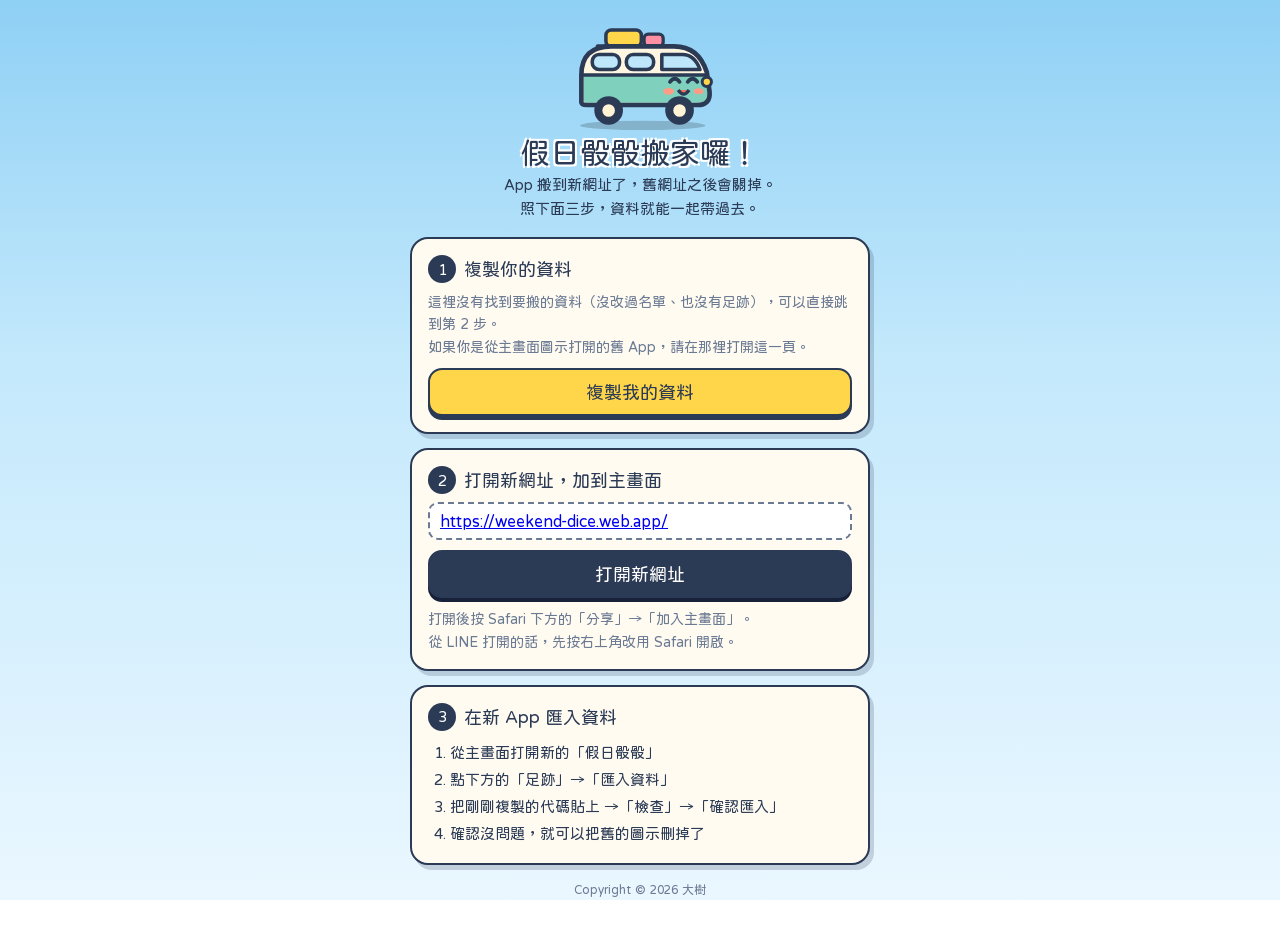
==== commit bb19a74a: "舊網址「已搬家」頁（先不上線） - 複製舊網址裡的資料（WD1: 代碼）、前往新網址、匯入步驟 - version.json 9.0.0：讓已安裝的舊 App 自動換成這一頁  Co-Authored" ====
--- a/index.html
+++ b/index.html
@@ -4,1209 +4,111 @@
 <meta charset="UTF-8">
 <meta name="viewport" content="width=device-width, initial-scale=1, viewport-fit=cover">
 <meta name="apple-mobile-web-app-capable" content="yes">
-<meta name="mobile-web-app-capable" content="yes">
-<meta name="apple-mobile-web-app-status-bar-style" content="default">
 <meta name="apple-mobile-web-app-title" content="假日骰骰">
 <meta name="theme-color" content="#8FD0F5">
 <meta name="color-scheme" content="light">
-<link rel="apple-touch-icon" sizes="180x180" href="icons/v1-apple-touch-icon.png">
-<link rel="icon" type="image/png" href="icons/v1-icon-192.png">
-<link rel="apple-touch-startup-image" media="(device-width: 440px) and (device-height: 956px) and (-webkit-device-pixel-ratio: 3) and (orientation: portrait)" href="splash/v1-1320x2868.png">
-<link rel="apple-touch-startup-image" media="(device-width: 402px) and (device-height: 874px) and (-webkit-device-pixel-ratio: 3) and (orientation: portrait)" href="splash/v1-1206x2622.png">
-<link rel="apple-touch-startup-image" media="(device-width: 430px) and (device-height: 932px) and (-webkit-device-pixel-ratio: 3) and (orientation: portrait)" href="splash/v1-1290x2796.png">
-<link rel="apple-touch-startup-image" media="(device-width: 393px) and (device-height: 852px) and (-webkit-device-pixel-ratio: 3) and (orientation: portrait)" href="splash/v1-1179x2556.png">
-<link rel="apple-touch-startup-image" media="(device-width: 420px) and (device-height: 912px) and (-webkit-device-pixel-ratio: 3) and (orientation: portrait)" href="splash/v1-1260x2736.png">
-<link rel="apple-touch-startup-image" media="(device-width: 428px) and (device-height: 926px) and (-webkit-device-pixel-ratio: 3) and (orientation: portrait)" href="splash/v1-1284x2778.png">
-<link rel="apple-touch-startup-image" media="(device-width: 390px) and (device-height: 844px) and (-webkit-device-pixel-ratio: 3) and (orientation: portrait)" href="splash/v1-1170x2532.png">
-<link rel="apple-touch-startup-image" media="(device-width: 375px) and (device-height: 812px) and (-webkit-device-pixel-ratio: 3) and (orientation: portrait)" href="splash/v1-1125x2436.png">
-<link rel="apple-touch-startup-image" media="(device-width: 414px) and (device-height: 896px) and (-webkit-device-pixel-ratio: 3) and (orientation: portrait)" href="splash/v1-1242x2688.png">
-<link rel="apple-touch-startup-image" media="(device-width: 414px) and (device-height: 896px) and (-webkit-device-pixel-ratio: 2) and (orientation: portrait)" href="splash/v1-828x1792.png">
-<link rel="apple-touch-startup-image" media="(device-width: 375px) and (device-height: 667px) and (-webkit-device-pixel-ratio: 2) and (orientation: portrait)" href="splash/v1-750x1334.png">
-<link rel="apple-touch-startup-image" media="(device-width: 320px) and (device-height: 568px) and (-webkit-device-pixel-ratio: 2) and (orientation: portrait)" href="splash/v1-640x1136.png">
-<title>假日骰骰</title>
-<link rel="preconnect" href="https://fonts.googleapis.com">
-<link rel="preconnect" href="https://fonts.gstatic.com" crossorigin>
+<title>假日骰骰搬家囉！</title>
 <link href="https://fonts.googleapis.com/css2?family=Huninn&display=swap" rel="stylesheet">
 <style>
-/* ===== 公路旅行明信片風 ===== */
-:root{
-  --ink:#2B3A55; --ink2:#6B7A93; --line:#D6E3F0;
-  --sky1:#8FD0F5; --sky2:#C4E9FC; --sky3:#EAF7FF;
-  --grass:#8FCF6B; --grass-d:#5FAF4A; --road:#5B6170; --lane:#FFD54A;
-  --sun:#FFD54A; --coral:#FF7A59; --paper:#FFFBF1; --kraft:#E8D6B3;
-  --t1:#3DAA6E; --t2:#3B8EDB; --t3:#F29A3A; --t4:#8A6BD1;
-  --nav-h:64px;
-}
+:root{--ink:#2B3A55;--ink2:#6B7A93;--sun:#FFD54A;--paper:#FFFBF1;--grass:#8FCF6B}
 *{box-sizing:border-box;-webkit-tap-highlight-color:transparent}
-html,body{margin:0;color:var(--ink);background:#F2F8FD;
-  font-family:"Huninn","jf-openhuninn","PingFang TC","Heiti TC","Noto Sans TC",system-ui,sans-serif;}
-html.lock,html.lock body{overflow:hidden;touch-action:none}
-body{overflow-x:hidden;padding-bottom:calc(env(safe-area-inset-bottom) + var(--nav-h) + 28px);
-  background-image:linear-gradient(rgba(59,142,219,.06) 1px,transparent 1px),linear-gradient(90deg,rgba(59,142,219,.06) 1px,transparent 1px);background-size:26px 26px}
-button{font-family:inherit;color:inherit;cursor:pointer;touch-action:manipulation}
-input,textarea{font-family:inherit;color:var(--ink)}
-svg.ic{display:inline-block;vertical-align:middle;flex:none}
-[hidden]{display:none!important}
-.app{max-width:520px;margin:0 auto}
-.pad{padding:0 16px}
-
-/* ---------- 風景（首頁上方） ---------- */
-.scene{position:relative;height:calc(env(safe-area-inset-top) + 318px);overflow:hidden;
-  background:linear-gradient(180deg,var(--sky1) 0%,var(--sky2) 55%,var(--sky3) 100%);border-radius:0 0 34px 34px}
-.scene .sun{position:absolute;left:18px;top:calc(env(safe-area-inset-top) + 64px);width:58px;height:58px}
-.scene .sun svg{animation:spinSlow 24s linear infinite;display:block}
-@keyframes spinSlow{to{transform:rotate(360deg)}}
-.cloud{position:absolute;opacity:.95}
-.cloud.c1{top:calc(env(safe-area-inset-top) + 92px);left:-20%;animation:drift 38s linear infinite}
-.cloud.c2{top:calc(env(safe-area-inset-top) + 140px);left:-20%;animation:drift 52s linear -20s infinite;opacity:.8}
-.cloud.c3{top:calc(env(safe-area-inset-top) + 58px);left:-20%;animation:drift 64s linear -40s infinite;opacity:.7}
-@keyframes drift{from{transform:translateX(0)}to{transform:translateX(140vw)}}
-.hills{position:absolute;left:0;right:0;bottom:70px;height:120px}
-.hills svg{width:100%;height:100%;display:block}
-.road{position:absolute;left:0;right:0;bottom:0;height:78px;background:var(--road);border-top:5px solid #454A57}
-.road::before{content:"";position:absolute;left:0;right:0;top:34px;height:5px;background:repeating-linear-gradient(90deg,var(--lane) 0 28px,transparent 28px 52px)}
-.road::after{content:"";position:absolute;left:0;right:0;bottom:0;height:12px;background:var(--grass-d)}
-.topbar{position:absolute;left:0;right:0;top:calc(env(safe-area-inset-top) + 12px);display:flex;align-items:flex-start;padding:0 16px;gap:8px;z-index:3}
-.ttl{flex:1;min-width:0;text-align:center;padding-left:84px}
-h1{margin:0;font-size:30px;font-weight:400;letter-spacing:.06em;line-height:1.2;white-space:nowrap;color:var(--ink);
-  text-shadow:2px 2px 0 #fff,-2px 2px 0 #fff,2px -2px 0 #fff,-2px -2px 0 #fff,0 3px 0 #fff,0 5px 0 rgba(43,58,85,.15)}
-#h1t{display:inline-block;line-height:1.2}
-.sub{font-size:13px;color:var(--ink);margin-top:2px;white-space:nowrap;opacity:.8}
-.ver{display:inline-block;vertical-align:middle;margin-left:4px;border:2px solid var(--ink);background:var(--sun);border-radius:999px;font-size:11px;padding:0 7px;line-height:18px;text-shadow:none;letter-spacing:0}
-.snd{display:flex;gap:6px}
-.snd button{width:38px;height:38px;border-radius:50%;border:2.5px solid var(--ink);background:#fff;display:grid;place-items:center;padding:0;box-shadow:0 3px 0 var(--ink);transition:.15s}
-.snd button.off{background:#E3EAF2;opacity:.75}
-.snd button.off svg{opacity:.45}
-.snd button:active{transform:translateY(3px);box-shadow:none}
-
-.dieWrap{position:absolute;left:50%;bottom:44px;width:120px;height:120px;margin-left:-60px;z-index:2}
-.dieIdle{width:120px;height:120px;animation:dieIdle 3s ease-in-out infinite}
-@keyframes dieIdle{50%{transform:translateY(-6px) rotate(-3deg)}}
-.dieWrap svg{display:block;width:120px;height:120px;overflow:visible}
-.dieShadow{position:absolute;left:50%;bottom:30px;width:96px;height:14px;margin-left:-52px;border-radius:50%;background:rgba(0,0,0,.22);z-index:1}
-.carBtn{position:absolute;right:14px;bottom:40px;width:96px;height:66px;border:0;background:none;padding:0;z-index:2}
-.carBtn svg{width:96px;height:66px;display:block;overflow:visible}
-.car{animation:carIdle .5s ease-in-out infinite alternate}
-@keyframes carIdle{to{transform:translateY(-1.5px)}}
-.carBtn.honk .car{animation:honk .5s cubic-bezier(.3,1.8,.5,1)}
-@keyframes honk{0%{transform:scale(1.12,.86)}45%{transform:scale(.94,1.08) translateY(-6px)}100%{transform:none}}
-.carBtn.hot .car{animation:hot .1s linear infinite}
-@keyframes hot{50%{transform:translateX(2px) rotate(1.5deg)}}
-.carBtn.leave{animation:leave 2.6s cubic-bezier(.5,0,.4,1) both}
-@keyframes leave{0%{transform:none}40%{transform:translateX(160px)}41%{transform:translateX(-520px)}100%{transform:none}}
-.bubble{position:absolute;right:20px;bottom:116px;z-index:5;background:#fff;border:2.5px solid var(--ink);border-radius:16px;padding:4px 11px;font-size:14px;white-space:nowrap;
-  opacity:0;transform:scale(.4) translateY(8px);transform-origin:80% 100%;transition:opacity .15s,transform .25s cubic-bezier(.2,1.6,.4,1);pointer-events:none}
-.bubble::before{content:"";position:absolute;right:30px;bottom:-11px;border:7px solid transparent;border-top-color:var(--ink);border-bottom:0}
-.bubble::after{content:"";position:absolute;right:31.5px;bottom:-7px;border:5.5px solid transparent;border-top-color:#fff;border-bottom:0}
-.bubble.show{opacity:1;transform:none}
-
-/* ---------- 路標 ---------- */
-.signs{display:grid;grid-template-columns:repeat(4,1fr);gap:8px;margin:-6px 0 0;padding:0 14px;position:relative;z-index:3}
-.sign{position:relative;border:0;background:none;padding:0 0 20px;transition:transform .25s cubic-bezier(.2,1.6,.4,1),opacity .2s}
-.sign::before,.sign::after{content:"";position:absolute;bottom:0;width:6px;height:24px;background:#8E98A8;border:2px solid var(--ink);border-top:0;border-radius:0 0 3px 3px;z-index:-1}
-.sign::before{left:28%} .sign::after{right:28%}
-.sign .pl{display:block;border-radius:12px;border:2.5px solid var(--ink);padding:3px;box-shadow:0 4px 0 var(--ink)}
-.sign .in{display:block;border:2px solid rgba(255,255,255,.9);border-radius:8px;color:#fff;padding:5px 2px 4px;text-align:center}
-.sign .ex{display:inline-block;font-size:10px;background:#fff;color:var(--ink);border-radius:5px;padding:0 4px;line-height:15px}
-.sign b{display:block;font-weight:400;font-size:15px;white-space:nowrap;margin-top:2px;letter-spacing:.04em}
-.sign small{display:block;font-size:10.5px;white-space:nowrap;opacity:.95}
-.sign .pin{position:absolute;top:-10px;left:50%;transform:translateX(-50%) rotate(-6deg);background:var(--sun);border:2px solid var(--ink);border-radius:7px;font-size:11px;padding:0 6px;line-height:17px;white-space:nowrap}
-.signs.locked .sign:not(.on){opacity:.4}
-.sign.hit{animation:signHit .9s cubic-bezier(.2,1.6,.4,1)}
-@keyframes signHit{0%{transform:none}25%{transform:rotate(-7deg) scale(1.12)}50%{transform:rotate(5deg) scale(1.1)}75%{transform:rotate(-2deg) scale(1.06)}100%{transform:scale(1.04)}}
-.sign.won .pl{box-shadow:0 4px 0 var(--ink),0 0 0 4px var(--sun)}
-.signTip{text-align:center;font-size:12px;color:var(--ink2);margin:6px 0 0}
-
-.rollRow{display:flex;flex-direction:column;align-items:center;margin:14px 0 4px}
-.rollBtn{width:132px;height:132px;border-radius:50%;border:3px solid var(--ink);background:radial-gradient(circle at 35% 30%,#FFF1A8 0,var(--sun) 45%,#F5B82E 100%);
-  box-shadow:0 7px 0 var(--ink),inset 0 -6px 0 rgba(0,0,0,.08);display:flex;flex-direction:column;align-items:center;justify-content:center;gap:0;transition:transform .1s,box-shadow .1s}
-.rollBtn:active{transform:translateY(6px);box-shadow:0 1px 0 var(--ink)}
-.rollBtn:disabled{filter:saturate(.6);opacity:.85}
-.rollBtn big{font-size:38px;line-height:1;letter-spacing:.05em}
-.rollBtn span{font-size:16px}
-.pool{text-align:center;font-size:13px;color:var(--ink2);margin-top:12px}
-.pool b{color:var(--ink);font-weight:400;background:#fff;border:2px solid var(--line);border-radius:8px;padding:0 6px}
-
-/* ---------- 行前檢查（條件） ---------- */
-.board{position:relative;background:var(--paper);border:2.5px solid var(--ink);border-radius:20px;padding:26px 16px 16px;margin:24px 16px 0;box-shadow:5px 6px 0 rgba(43,58,85,.18)}
-.board .clip{position:absolute;top:-16px;left:50%;transform:translateX(-50%);width:96px;height:30px}
-.board h3{margin:0 0 4px;font-weight:400;font-size:18px;display:flex;align-items:center;gap:6px}
-.board .note2{font-size:12px;color:var(--ink2);margin-bottom:12px}
-.tags{display:flex;flex-wrap:wrap;gap:10px 8px}
-.ltag{position:relative;border:2.5px solid var(--ink);background:#fff;border-radius:6px 14px 14px 6px;padding:6px 12px 6px 22px;font-size:14px;display:inline-flex;align-items:center;gap:5px;white-space:nowrap;transition:.15s}
-.ltag::before{content:"";position:absolute;left:7px;top:50%;width:7px;height:7px;margin-top:-3.5px;border-radius:50%;border:2px solid var(--ink);background:#F2F8FD}
-.ltag.on{background:var(--grass);transform:rotate(-2deg)}
-.ltag.on:nth-child(2n){transform:rotate(2deg)}
-.modeLine{display:flex;align-items:center;gap:6px;margin-top:14px;padding-top:12px;border-top:2px dashed var(--kraft);font-size:13px}
-.modeLine button{margin-left:auto;border:2px solid var(--ink);background:#fff;border-radius:999px;font-size:12px;padding:3px 10px}
-
-/* ---------- 名單（票根） ---------- */
-.pageHead{padding:calc(env(safe-area-inset-top) + 16px) 16px 10px;background:linear-gradient(180deg,var(--sky2),rgba(234,247,255,0));}
-.pageHead h2{margin:0;font-weight:400;font-size:26px;display:flex;align-items:center;gap:8px;white-space:nowrap}
-.pageHead h2 small{font-size:13px;color:var(--ink2);margin-left:auto}
-.search{display:flex;align-items:center;gap:6px;background:#fff;border:2.5px solid var(--ink);border-radius:999px;padding:0 14px;margin-top:12px}
-.search input{flex:1;border:0;outline:0;font-size:16px;padding:10px 0;background:none;min-width:0}
-.tierTabs{display:flex;gap:6px;overflow-x:auto;padding:12px 16px 6px;scrollbar-width:none}
-.tierTabs::-webkit-scrollbar{display:none}
-.tierTabs button{flex:none;border:2.5px solid var(--ink);background:#fff;border-radius:9px;padding:4px 10px;font-size:13px;white-space:nowrap}
-.tierTabs button.on{color:#fff}
-.grpH{display:flex;align-items:center;gap:8px;font-size:16px;margin:16px 16px 8px}
-.grpH i{display:inline-block;border-radius:6px;border:2px solid var(--ink);color:#fff;font-style:normal;font-size:12px;padding:0 7px;line-height:20px}
-.grpH small{color:var(--ink2);font-size:12px}
-.tk{display:flex;width:calc(100% - 32px);margin:0 16px 10px;padding:0;border:2.5px solid var(--ink);border-radius:14px;background:var(--paper);text-align:left;position:relative;box-shadow:0 3px 0 rgba(43,58,85,.2)}
-.tk:active{transform:scale(.98)}
-.tk .stub{flex:none;width:62px;color:#fff;border-radius:11px 0 0 11px;display:flex;flex-direction:column;align-items:center;justify-content:center;font-size:22px;line-height:1;border-right:2.5px dashed rgba(255,255,255,.95)}
-.tk .stub small{font-size:10px;margin-top:2px}
-.tk::before,.tk::after{content:"";position:absolute;left:53px;width:14px;height:14px;border-radius:50%;background:#F2F8FD;border:2.5px solid var(--ink)}
-.tk::before{top:-9px;clip-path:inset(50% 0 0 0)} .tk::after{bottom:-9px;clip-path:inset(0 0 50% 0)}
-.tk .tx{flex:1;min-width:0;padding:9px 10px 9px 14px}
-.tk .nm{font-size:16px;white-space:nowrap;overflow:hidden;text-overflow:ellipsis}
-.tk .ar{font-size:12px;color:var(--ink2);white-space:nowrap;overflow:hidden;text-overflow:ellipsis;margin-top:1px}
-.tk .tg{display:flex;gap:2px;align-items:center;padding-right:10px;flex:none}
-.tk.off{opacity:.5}
-.badge{display:inline-block;font-size:10px;border-radius:6px;padding:0 5px;margin-left:5px;vertical-align:2px;background:var(--sun);border:1.5px solid var(--ink);line-height:15px}
-.badge.gray{background:#E3EAF2}
-.empty{text-align:center;color:var(--ink2);padding:30px 16px;line-height:1.7}
-.fab{position:fixed;right:calc(50% - min(50vw,260px) + 18px);bottom:calc(env(safe-area-inset-bottom) + var(--nav-h) + 26px);z-index:40;width:60px;height:60px;border-radius:50%;
-  border:3px solid var(--ink);background:var(--sun);box-shadow:0 5px 0 var(--ink);display:grid;place-items:center;padding:0}
-.fab:active{transform:translateY(4px);box-shadow:0 1px 0 var(--ink)}
-
-/* ---------- 足跡 ---------- */
-.stats{display:grid;grid-template-columns:1fr 1fr;gap:10px;margin:6px 16px 0}
-.stat{background:#fff;border:2.5px solid var(--ink);border-radius:18px;padding:10px 12px;box-shadow:0 4px 0 rgba(43,58,85,.2)}
-.stat b{display:block;font-weight:400;font-size:30px;line-height:1.1}
-.stat small{font-size:12px;color:var(--ink2)}
-.trail{position:relative;margin:18px 16px 0;padding-left:26px}
-.trail::before{content:"";position:absolute;left:9px;top:6px;bottom:6px;width:4px;background:repeating-linear-gradient(180deg,var(--ink2) 0 8px,transparent 8px 14px);border-radius:2px}
-.stop{position:relative;background:#fff;border:2.5px solid var(--ink);border-radius:14px;padding:8px 12px;margin-bottom:10px}
-.stop::before{content:"";position:absolute;left:-25px;top:12px;width:14px;height:14px;border-radius:50%;border:2.5px solid var(--ink);background:var(--c,#fff)}
-.stop .d{font-size:12px;color:var(--ink2)}
-.stop .n{font-size:16px}
-.settings{margin:22px 16px 0;background:var(--paper);border:2.5px solid var(--ink);border-radius:18px;overflow:hidden}
-.set{display:flex;align-items:center;gap:8px;padding:12px 14px;border-bottom:2px dashed var(--kraft);font-size:15px;width:100%;background:none;border-left:0;border-right:0;border-top:0;text-align:left}
-.set:last-child{border-bottom:0}
-.set .r{margin-left:auto;color:var(--ink2);font-size:13px}
-.set.danger{color:#C2563B}
-footer{text-align:center;font-size:12px;color:var(--ink2);margin-top:22px;line-height:1.7}
-
-/* ---------- 底部導覽列 ---------- */
-.nav{position:fixed;left:50%;transform:translateX(-50%);bottom:calc(env(safe-area-inset-bottom) + 10px);width:calc(100% - 24px);max-width:496px;height:var(--nav-h);z-index:50;
-  background:var(--ink);border-radius:24px;display:flex;padding:7px;gap:6px;box-shadow:0 6px 18px rgba(43,58,85,.28)}
-.nav button{flex:1;border:0;background:none;border-radius:17px;color:#C9D6EA;display:flex;flex-direction:column;align-items:center;justify-content:center;gap:1px;font-size:12px;padding:0;transition:.2s}
-.nav button.on{background:var(--sun);color:var(--ink)}
-.nav button svg{transition:transform .25s cubic-bezier(.2,1.6,.4,1)}
-.nav button.on svg{transform:translateY(-1px) scale(1.08)}
-
-/* ---------- 彈出視窗 ---------- */
-#overlay{position:fixed;inset:0;z-index:100;background:rgba(43,58,85,.42);display:flex;align-items:center;justify-content:center;padding:20px;opacity:0;pointer-events:none;transition:opacity .2s}
-#overlay.show{opacity:1;pointer-events:auto}
-.sheet{position:relative;width:100%;max-width:420px;max-height:66vh;max-height:66dvh;overflow-y:auto;-webkit-overflow-scrolling:touch;overscroll-behavior:contain;
-  background:var(--paper);border:3px solid var(--ink);border-radius:18px;box-shadow:6px 8px 0 rgba(43,58,85,.35);transform:translateY(30px) rotate(-2deg);transition:transform .32s cubic-bezier(.2,1.4,.4,1)}
-#overlay.show .sheet{transform:none}
-.xWrap{position:sticky;top:0;height:0;z-index:5}
-.xBtn{position:absolute;top:10px;right:10px;width:36px;height:36px;border-radius:50%;border:2.5px solid var(--ink);background:#fff;display:grid;place-items:center;padding:0;z-index:5;box-shadow:0 3px 0 var(--ink)}
-.sheetBody{padding:16px 18px 18px}
-.form,.log{padding-top:20px}
-.form h2,.log h3{padding-right:44px}
-
-/* 明信片 */
-.pc .view{height:132px;border-bottom:3px solid var(--ink);position:relative;overflow:hidden}
-.pc .view svg{width:100%;height:100%;display:block}
-.pc .stamp{position:absolute;right:58px;top:14px;width:66px;height:86px;background:#fff;padding:5px;transform:rotate(4deg);border:2px solid var(--ink);border-radius:3px;
-  box-shadow:0 0 0 4px #fff,0 0 0 6px var(--ink),3px 5px 0 6px rgba(43,58,85,.25)}
-.pc .stamp .si{width:100%;height:100%;display:flex;flex-direction:column;align-items:center;justify-content:center;gap:3px;font-size:11px;color:#fff;border-radius:2px}
-.pc .pm{position:absolute;right:92px;top:46px;width:76px;height:76px;transform:rotate(-14deg);opacity:.8;pointer-events:none}
-.pc .to{font-size:13px;color:var(--ink2);letter-spacing:.2em}
-.pc h2{margin:2px 0 6px;font-weight:400;font-size:27px;line-height:1.25;padding-right:4px}
-.pc .addr{font-size:15px;border-bottom:2px dotted var(--kraft);padding:4px 0;display:flex;align-items:center;gap:6px}
-.pc .stk{display:flex;flex-wrap:wrap;gap:8px;margin:14px 0 10px}
-.stkr{display:inline-flex;align-items:center;gap:4px;background:#fff;border:2px solid var(--ink);border-radius:10px;padding:3px 9px 3px 5px;font-size:13px;transform:rotate(-2deg);box-shadow:0 2px 0 rgba(43,58,85,.25)}
-.stkr:nth-child(2n){transform:rotate(2.5deg)}
-.pc .msg{font-size:16px;line-height:30px;background:repeating-linear-gradient(180deg,transparent 0 28px,#E4D3B2 28px 30px);padding:0 2px;min-height:30px}
-.pc .last{font-size:12px;color:var(--ink2);margin-top:8px}
-.acts{display:grid;grid-template-columns:1fr 1fr;gap:10px;margin-top:16px}
-.acts .wide{grid-column:1/-1}
-.btn{border:2.5px solid var(--ink);border-radius:14px;font-size:16px;padding:10px 12px;display:inline-flex;align-items:center;justify-content:center;gap:6px;box-shadow:0 4px 0 var(--ink);transition:transform .1s,box-shadow .1s;background:#fff;text-decoration:none;color:var(--ink)}
+body{margin:0;color:var(--ink);font-family:"Huninn","PingFang TC","Noto Sans TC",system-ui,sans-serif;
+  background:linear-gradient(180deg,#8FD0F5 0%,#C4E9FC 40%,#EAF7FF 100%) fixed;min-height:100vh;
+  padding:calc(env(safe-area-inset-top) + 20px) 18px calc(env(safe-area-inset-bottom) + 30px)}
+.wrap{max-width:460px;margin:0 auto}
+.hero{text-align:center}
+.hero svg{width:150px;height:110px;display:block;margin:0 auto;animation:bob 1.2s ease-in-out infinite alternate}
+@keyframes bob{to{transform:translateY(-4px)}}
+h1{margin:6px 0 4px;font-weight:400;font-size:30px;white-space:nowrap;text-shadow:2px 2px 0 #fff,-2px 2px 0 #fff,2px -2px 0 #fff,-2px -2px 0 #fff}
+.lead{text-align:center;font-size:15px;line-height:1.6;margin-bottom:16px}
+.card{background:var(--paper);border:2.5px solid var(--ink);border-radius:18px;padding:16px;margin-bottom:14px;box-shadow:4px 5px 0 rgba(43,58,85,.2)}
+.step{display:flex;align-items:center;gap:8px;font-size:18px;margin-bottom:8px}
+.step i{font-style:normal;display:inline-grid;place-items:center;width:28px;height:28px;border-radius:50%;background:var(--ink);color:#fff;font-size:15px;flex:none}
+.url{display:block;word-break:break-all;font-size:16px;background:#fff;border:2px dashed var(--ink2);border-radius:10px;padding:8px 10px;margin:6px 0 0}
+.btn{display:flex;width:100%;align-items:center;justify-content:center;gap:6px;border:2.5px solid var(--ink);border-radius:14px;font:inherit;font-size:18px;padding:12px;
+  box-shadow:0 4px 0 var(--ink);background:#fff;color:var(--ink);text-decoration:none;cursor:pointer;margin-top:10px}
 .btn:active{transform:translateY(3px);box-shadow:0 1px 0 var(--ink)}
-.btn.navy{background:var(--ink);color:#fff;box-shadow:0 4px 0 #17213A}
-.btn.yellow{background:var(--sun)}
-.btn.green{background:var(--grass)}
-.btn.danger{color:#C2563B;border-color:#C2563B;box-shadow:0 4px 0 #C2563B}
-.btn.danger.armed{background:#FFE1D9}
-.linkBtn{display:block;margin:14px auto 0;border:0;background:none;color:var(--ink2);font-size:13px;text-decoration:underline}
-.est{font-size:11px;color:var(--ink2);text-align:center;margin-top:8px}
-
-.form h2{margin:0 0 6px;font-weight:400;font-size:22px}
-.form label{display:block;font-size:13px;margin:12px 0 6px;color:var(--ink2)}
-.form input[type=text],.form textarea{width:100%;border:0;border-bottom:2.5px solid var(--ink);border-radius:0;padding:6px 2px;font-size:17px;outline:0;background:transparent}
-.form textarea{min-height:60px;resize:vertical;line-height:30px;background:repeating-linear-gradient(180deg,transparent 0 28px,#E4D3B2 28px 30px);border-bottom:0}
-.minRow{display:flex;align-items:center;gap:8px}
-.minRow button{width:42px;height:42px;border-radius:50%;border:2.5px solid var(--ink);background:#fff;font-size:20px;padding:0;box-shadow:0 3px 0 var(--ink)}
-.minRow output{min-width:74px;text-align:center;font-size:22px}
-.minRow .tl{margin-left:auto;border:2px solid var(--ink);border-radius:8px;padding:2px 10px;font-size:13px;color:#fff;white-space:nowrap}
-.sw{display:flex;align-items:center;justify-content:space-between;margin-top:16px;font-size:14px;gap:6px}
-.sw .t{display:flex;align-items:center;gap:6px}
-.sw button{flex:none;width:52px;height:30px;border-radius:999px;border:2.5px solid var(--ink);background:#E3EAF2;position:relative;padding:0;transition:.2s}
-.sw button::after{content:"";position:absolute;top:2px;left:2px;width:21px;height:21px;border-radius:50%;background:#fff;border:2px solid var(--ink);transition:transform .2s}
-.sw button.on{background:var(--coral)}
-.sw button.on::after{transform:translateX(21px)}
-.formActs{display:flex;gap:10px;margin-top:18px}
-.formActs .btn{flex:1}
-
-.log h3{margin:0 0 10px;font-weight:400;font-size:21px;display:flex;align-items:center;gap:6px}
-.log .new{margin-bottom:10px}
-.log .v{border-top:2px dashed var(--kraft);padding:10px 0 4px}
-.log .vh{display:flex;align-items:center;gap:8px}
-.log .vh i{font-style:normal;background:var(--sun);border:2px solid var(--ink);border-radius:8px;padding:0 6px;font-size:12px}
-.log .vh small{margin-left:auto;color:var(--ink2);font-size:12px}
-.log ul{margin:6px 0 0;padding-left:20px;font-size:14px;line-height:1.7}
-.log .closeBtn{width:100%;margin-top:14px}
-
-#toast{position:fixed;left:50%;bottom:calc(env(safe-area-inset-bottom) + var(--nav-h) + 26px);z-index:300;background:#fff;color:var(--ink);border:2.5px solid var(--ink);font-size:14px;padding:8px 16px;border-radius:999px;
-  transform:translate(-50%,16px);opacity:0;transition:.25s;pointer-events:none;white-space:nowrap;max-width:92vw;overflow:hidden;text-overflow:ellipsis;box-shadow:0 4px 0 var(--ink)}
-#toast.show{transform:translate(-50%,0);opacity:1}
-#confetti{position:fixed;inset:0;pointer-events:none;z-index:250;overflow:hidden}
-#confetti svg{position:absolute;left:var(--x);top:-30px;animation:fall var(--d) cubic-bezier(.25,.6,.4,1) var(--dl) both}
-@keyframes fall{0%{transform:translate(0,0) rotate(0)}100%{transform:translate(var(--dx),110vh) rotate(var(--r))}}
-
-/* ---------- 開機畫面：天空 → 小路畫出來 → 骰子掉到路上彈跳 → 字跳出 → 飛到首頁 ---------- */
-#splash{position:fixed;inset:0;z-index:200;overflow:hidden;pointer-events:none}
-#splash .sp-bg{position:absolute;inset:0;background:linear-gradient(180deg,#8FD0F5 0%,#C4E9FC 55%,#EAF7FF 100%);transition:opacity .5s ease}
-#splash .sp-road{position:absolute;left:0;right:0;top:calc(36% + 112px);height:64px;background:var(--road);border-top:5px solid #454A57;transform:scaleX(0);transform-origin:0 50%}
-#splash .sp-road::before{content:"";position:absolute;left:0;right:0;top:27px;height:5px;background:repeating-linear-gradient(90deg,var(--lane) 0 28px,transparent 28px 52px)}
-#splash.sp-live .sp-road{animation:spRoad .55s cubic-bezier(.5,0,.2,1) .05s both}
-@keyframes spRoad{to{transform:none}}
-#splash .sp-cloud{position:absolute;opacity:0}
-#splash .sp-cloud.a{left:8%;top:18%} #splash .sp-cloud.b{right:6%;top:26%}
-#splash.sp-live .sp-cloud{animation:spCloud .8s ease-out both}
-#splash.sp-live .sp-cloud.b{animation-delay:.12s}
-@keyframes spCloud{0%{opacity:0;transform:translateX(-30px)}100%{opacity:.95;transform:none}}
-#splash .sp-die{position:absolute;left:50%;top:36%;width:120px;height:120px;margin-left:-60px;transform-origin:0 0}
-#splash .sp-drop{width:120px;height:120px;opacity:0}
-#splash.sp-live .sp-drop{animation:spDrop 1.2s cubic-bezier(.3,.6,.4,1) .35s both}
-@keyframes spDrop{0%{opacity:0;transform:translateY(-260px) rotate(-200deg)}10%{opacity:1}42%{transform:translateY(8px) rotate(8deg) scale(1.08,.9)}58%{transform:translateY(-34px) rotate(-6deg)}76%{transform:translateY(2px) rotate(2deg) scale(1.03,.97)}88%,100%{opacity:1;transform:none}}
-#splash .sp-die svg{width:120px;height:120px;display:block;overflow:visible}
-#splash .sp-title{position:absolute;left:0;top:calc(36% + 200px);font-size:40px;letter-spacing:.06em;line-height:1.2;color:var(--ink);white-space:nowrap;transform-origin:0 0;display:inline-block;
-  text-shadow:2px 2px 0 #fff,-2px 2px 0 #fff,2px -2px 0 #fff,-2px -2px 0 #fff,0 3px 0 #fff,0 5px 0 rgba(43,58,85,.15)}
-#splash .sp-title span{display:inline-block;opacity:0}
-#splash.sp-live .sp-title span{animation:spLetter .5s cubic-bezier(.2,1.6,.4,1) both;animation-delay:calc(.95s + var(--i) * 110ms)}
-@keyframes spLetter{0%{opacity:0;transform:translateY(18px) rotate(-10deg) scale(.4)}100%{opacity:1;transform:none}}
-#splash .sp-tag{position:absolute;left:0;right:0;top:calc(36% + 256px);text-align:center;font-size:16px;color:var(--ink2);opacity:0}
-#splash.sp-live .sp-tag{animation:spTag .6s ease 1.55s both}
-@keyframes spTag{0%{opacity:0;transform:translateY(8px)}100%{opacity:1;transform:none}}
-#splash.sp-exit .sp-bg,#splash.sp-exit .sp-tag,#splash.sp-exit .sp-road,#splash.sp-exit .sp-cloud{opacity:0!important;transition:opacity .45s ease;animation:none}
-#splash.sp-exit .sp-road{transform:none}
-#splash.sp-fade{opacity:0;transition:opacity .5s ease}
-@media (max-height:700px){#splash .sp-die{top:28%}#splash .sp-road{top:calc(28% + 112px)}#splash .sp-title{top:calc(28% + 200px)}#splash .sp-tag{top:calc(28% + 256px)}}
-body.booting .app,body.booting .nav{opacity:0}
-body.sp-flying #h1t,body.sp-flying #dieWrap{visibility:hidden}
-body.enter .signs .sign,body.enter .rollRow,body.enter .board,body.enter .snd,body.enter .carBtn,body.enter .sub,body.enter .ver,body.enter .pool,body.enter .signTip{animation:rise .55s cubic-bezier(.2,1.3,.4,1) both}
-body.enter .nav{animation:navUp .55s cubic-bezier(.2,1.3,.4,1) .3s both}
-body.enter .sign:nth-child(1){animation-delay:.05s} body.enter .sign:nth-child(2){animation-delay:.1s} body.enter .sign:nth-child(3){animation-delay:.15s} body.enter .sign:nth-child(4){animation-delay:.2s}
-body.enter .rollRow{animation-delay:.22s} body.enter .board{animation-delay:.34s} body.enter .carBtn{animation:carIn .8s cubic-bezier(.2,1.1,.4,1) .1s both}
-@keyframes rise{0%{opacity:0;transform:translateY(24px)}100%{opacity:1;transform:none}}
-@keyframes navUp{0%{opacity:0;transform:translate(-50%,40px)}100%{opacity:1;transform:translate(-50%,0)}}
-@keyframes carIn{0%{transform:translateX(160px)}100%{transform:none}}
-@media (prefers-reduced-motion:reduce){#splash *{animation:none!important;opacity:1!important;transform:none!important}}
+.btn.y{background:var(--sun)} .btn.n{background:var(--ink);color:#fff;box-shadow:0 4px 0 #17213A}
+.note{font-size:14px;color:var(--ink2);line-height:1.6}
+textarea{width:100%;min-height:90px;font-size:12px;line-height:1.4;border:2px solid var(--ink);border-radius:10px;padding:8px;margin-top:10px;word-break:break-all;background:#fff;color:var(--ink)}
+ol{margin:6px 0 0;padding-left:22px;line-height:1.8;font-size:15px}
+#toast{position:fixed;left:50%;bottom:calc(env(safe-area-inset-bottom) + 24px);transform:translate(-50%,16px);opacity:0;transition:.25s;background:#fff;border:2.5px solid var(--ink);border-radius:999px;padding:8px 16px;box-shadow:0 4px 0 var(--ink);white-space:nowrap}
+#toast.show{opacity:1;transform:translate(-50%,0)}
+footer{text-align:center;font-size:12px;color:var(--ink2);margin-top:18px}
 </style>
 </head>
-<body class="booting">
-<div id="splash" aria-hidden="true">
-  <div class="sp-bg"></div>
-  <div class="sp-cloud a" id="spC1"></div><div class="sp-cloud b" id="spC2"></div>
-  <div class="sp-road"></div>
-  <div class="sp-die" id="spDie"><div class="sp-drop" id="spDrop"></div></div>
-  <div class="sp-title" id="spTitle"></div>
-  <div class="sp-tag">骰一下，全家出發！</div>
+<body>
+<div class="wrap">
+  <div class="hero">
+    <svg viewBox="0 0 110 80">
+      <ellipse cx="57" cy="77" rx="46" ry="3.5" fill="rgba(0,0,0,.18)"/>
+      <rect x="30" y="7" width="26" height="12" rx="4" fill="#FFD54A" stroke="#2B3A55" stroke-width="2.6"/><rect x="58" y="10" width="14" height="9" rx="3" fill="#FF8FA3" stroke="#2B3A55" stroke-width="2.4"/>
+      <path d="M24 19h56" stroke="#2B3A55" stroke-width="3" stroke-linecap="round"/>
+      <path d="M12 60 V40 Q12 19 34 19 H80 Q98 19 104 38 L106 52 Q107 62 97 62 H16 Q12 62 12 60 Z" fill="#FFF6E2"/>
+      <path d="M13.7 40 H105 L106 52 Q107 60.3 97 60.3 H16 Q13.7 60.3 13.7 58 Z" fill="#7FD1BE"/>
+      <path d="M12 40 H105" stroke="#2B3A55" stroke-width="2.6"/>
+      <path d="M12 60 V40 Q12 19 34 19 H80 Q98 19 104 38 L106 52 Q107 62 97 62 H16 Q12 62 12 60 Z" fill="none" stroke="#2B3A55" stroke-width="3.4" stroke-linejoin="round"/>
+      <rect x="20" y="25" width="20" height="11" rx="5" fill="#BDE6FB" stroke="#2B3A55" stroke-width="2.6"/><rect x="45" y="25" width="20" height="11" rx="5" fill="#BDE6FB" stroke="#2B3A55" stroke-width="2.6"/>
+      <path d="M71 25 H86 Q95 25 99 36 H71 Z" fill="#BDE6FB" stroke="#2B3A55" stroke-width="2.6" stroke-linejoin="round"/>
+      <path d="M77 45q3.5-4.5 7 0M90 45q3.5-4.5 7 0" fill="none" stroke="#2B3A55" stroke-width="2.8" stroke-linecap="round"/>
+      <path d="M83 51q4 6 8 0" fill="#F2735A" stroke="#2B3A55" stroke-width="2.4" stroke-linejoin="round"/>
+      <ellipse cx="76" cy="52" rx="4" ry="2.4" fill="#FF9C86"/><ellipse cx="98" cy="52" rx="3.5" ry="2.2" fill="#FF9C86"/>
+      <circle cx="104" cy="45" r="3.4" fill="#FFD54A" stroke="#2B3A55" stroke-width="2.2"/>
+      <g fill="#2B3A55"><circle cx="32" cy="66" r="10.5"/><circle cx="84" cy="66" r="10.5"/></g><g fill="#FFF3D6"><circle cx="32" cy="66" r="4.6"/><circle cx="84" cy="66" r="4.6"/></g>
+    </svg>
+    <h1>假日骰骰搬家囉！</h1>
+  </div>
+  <div class="lead">App 搬到新網址了，舊網址之後會關掉。<br>照下面三步，資料就能一起帶過去。</div>
+
+  <div class="card">
+    <div class="step"><i>1</i>複製你的資料</div>
+    <div class="note" id="info"></div>
+    <button class="btn y" id="copyBtn">複製我的資料</button>
+    <textarea id="code" readonly hidden></textarea>
+  </div>
+
+  <div class="card">
+    <div class="step"><i>2</i>打開新網址，加到主畫面</div>
+    <a class="url" id="newUrl"></a>
+    <a class="btn n" id="goBtn" target="_blank" rel="noopener">打開新網址</a>
+    <div class="note" style="margin-top:10px">打開後按 Safari 下方的「分享」→「加入主畫面」。<br>從 LINE 打開的話，先按右上角改用 Safari 開啟。</div>
+  </div>
+
+  <div class="card">
+    <div class="step"><i>3</i>在新 App 匯入資料</div>
+    <ol>
+      <li>從主畫面打開新的「假日骰骰」</li>
+      <li>點下方的「足跡」→「匯入資料」</li>
+      <li>把剛剛複製的代碼貼上 →「檢查」→「確認匯入」</li>
+      <li>確認沒問題，就可以把舊的圖示刪掉了</li>
+    </ol>
+  </div>
+  <footer>Copyright © 2026 大樹</footer>
 </div>
-
-<div class="app">
-  <!-- ===== 骰子頁 ===== -->
-  <section id="tabRoll">
-    <div class="scene">
-      <div class="sun" id="sun"></div>
-      <div class="cloud c1" id="cl1"></div><div class="cloud c2" id="cl2"></div><div class="cloud c3" id="cl3"></div>
-      <div class="hills" id="hills"></div>
-      <div class="road"></div>
-      <div class="topbar">
-        <div class="ttl"><h1><span id="h1t">假日骰骰</span><button class="ver" id="verBtn"></button></h1><div class="sub" id="greet"></div></div>
-        <div class="snd"><button id="bgmBtn" aria-label="背景音樂"></button><button id="sfxBtn" aria-label="音效"></button></div>
-      </div>
-      <div class="dieShadow" id="dieShadow"></div>
-      <div class="dieWrap" id="dieWrap"><div class="dieIdle" id="dieIdle"><svg id="die" viewBox="0 0 120 120"></svg></div></div>
-      <button class="carBtn" id="carBtn" aria-label="叭叭車"><svg viewBox="0 0 96 66"><g class="car" id="car"></g></svg></button>
-      <div class="bubble" id="bubble"></div>
-    </div>
-
-    <div class="signs" id="signs"></div>
-    <div class="signTip" id="signTip"></div>
-
-    <div class="rollRow">
-      <button class="rollBtn" id="rollBtn"><big>骰</big><span>一下！</span></button>
-      <div class="pool" id="poolInfo"></div>
-    </div>
-
-    <div class="board">
-      <svg class="clip" viewBox="0 0 96 30"><rect x="18" y="4" width="60" height="22" rx="8" fill="#B9C4D3" stroke="#2B3A55" stroke-width="2.5"/><rect x="38" y="0" width="20" height="10" rx="4" fill="#fff" stroke="#2B3A55" stroke-width="2.5"/></svg>
-      <h3 id="hCond"></h3>
-      <div class="note2">想要的條件貼上去，可以多選</div>
-      <div class="tags" id="chips"></div>
-      <div class="modeLine" id="modeLine"></div>
-    </div>
-    <footer class="pad">車程是從新豐出發、假日一般路況的估計<br>Copyright © 2026 大樹 · <span class="footVer"></span></footer>
-  </section>
-
-  <!-- ===== 名單頁 ===== -->
-  <section id="tabList" hidden>
-    <div class="pageHead">
-      <h2 id="listTitle"></h2>
-      <label class="search"><span id="searchIc"></span><input id="q" type="search" placeholder="找地點、地區…" autocomplete="off"></label>
-    </div>
-    <div class="tierTabs" id="tierTabs"></div>
-    <div id="list"></div>
-    <button class="fab" id="addBtn" aria-label="新增地點"></button>
-  </section>
-
-  <!-- ===== 足跡頁 ===== -->
-  <section id="tabTrail" hidden>
-    <div class="pageHead"><h2 id="trailTitle"></h2></div>
-    <div class="stats" id="stats"></div>
-    <div class="trail" id="trail"></div>
-    <div class="settings" id="settings"></div>
-    <footer class="pad">Copyright © 2026 大樹 · <span class="footVer"></span><br><span id="footCount"></span></footer>
-  </section>
-</div>
-
-<nav class="nav" id="nav">
-  <button data-tab="roll" class="on"></button>
-  <button data-tab="list"></button>
-  <button data-tab="trail"></button>
-</nav>
-
-<div id="overlay"><div class="sheet" id="sheet" role="dialog"></div></div>
-<div id="confetti"></div>
 <div id="toast"></div>
 <script>
-/* ===== 內建口袋名單 =====
-   格式：[名稱, 地區, 車程分鐘(從新豐出發的估計), 標記, 一句話]
-   標記：雨＝雨天/室內可去　走＝推車、長輩好走　免＝免門票　吃＝附近好吃飯
-   車程分級：≤30 近郊／30–60 小旅行／60–90 遠一點／90+ 出遠門（依分鐘自動分級） */
-const BASE_RAW = [
-  // ---- 近郊 ≤30 分 ----
-  ["新豐紅樹林","新竹縣新豐",10,"走免","木棧道穿過紅樹林，看招潮蟹、彈塗魚，傍晚有夕陽"],
-  ["坡頭漁港","新竹縣新豐",12,"走免吃","小漁港散步看海，順便買海鮮"],
-  ["竹北水圳森林公園","竹北",15,"走免","湖畔木棧道，繞一圈約半小時"],
-  ["新瓦屋客家文化保存區","竹北",15,"走免吃","大草皮可以跑，客家老屋拍照"],
-  ["湖口老街","湖口",15,"免吃","紅磚拱廊老街，邊走邊吃"],
-  ["東興圳生態公園","竹北",18,"走免","水圳旁的平坦步道，散步很舒服"],
-  ["竹北新月沙灣","竹北",18,"免","海邊沙灘、看風車，玩沙記得帶小鏟子"],
-  ["竹北蓮華寺","竹北",18,"雨走免","百年觀音寺，安靜好走"],
-  ["湖口好客文創園區","湖口",18,"走免","老營區改建，大草地和老房子"],
-  ["新竹縣文化局","竹北",20,"雨走免","圖書館兒童區、展覽，下雨天好去處"],
-  ["遠百竹北","竹北",20,"雨走免吃","百貨逛街吃飯，推車好推"],
-  ["IKEA 新竹店","新竹",22,"雨走吃","逛家具、吃瑞典肉丸，有兒童區"],
-  ["新埔義民廟","新埔",25,"免吃","大廟走走，周邊客家小吃"],
-  ["新竹科學園區靜心湖","新竹市",25,"走免","園區湖畔，假日人少很清幽"],
-  ["巨城購物中心","新竹市",25,"雨走免吃","大型商場，吃喝逛一次滿足"],
-  ["南寮漁港＋17 公里海岸","新竹市",25,"走免吃","溜滑梯城堡、沙坑、波光市集，海邊散步"],
-  ["埔心牧場","楊梅",25,"走吃","餵動物、大草地，小孩放電"],
-  ["新埔老街","新埔",27,"免吃","客家老街，粄條、柿餅"],
-  ["大魯閣湳雅廣場","新竹市",28,"雨走免吃","室內商場，有遊樂設施"],
-  ["新埔柿餅（秋冬限定）","新埔",28,"免吃","大約 10–1 月曬柿餅，一片橘色很好拍"],
-  ["新竹市立動物園","新竹市",30,"走吃","65 歲以上、未滿 6 歲免票；週一休園"],
-  ["新竹公園＋玻璃工藝博物館","新竹市",30,"走免","湖畔散步，順便看玻璃藝術"],
-  ["新竹之心（東門城）","新竹市",30,"走免吃","市中心散步，附近好多小吃"],
-  ["新竹城隍廟商圈","新竹市",30,"免吃","米粉、貢丸、肉圓吃一輪"],
-  ["新屋綠色走廊","桃園新屋",30,"走免","綠蔭自行車道，平坦好推車"],
-  ["永安漁港","桃園新屋",30,"走免吃","彩虹橋看海，吃海鮮"],
-
-  // ---- 小旅行 30–60 分 ----
-  ["新竹十八尖山","新竹市",32,"免","林蔭步道，坡比較陡，適合腳力好的"],
-  ["Xpark 水族館","桃園青埔",35,"雨走吃","企鵝、水母很療癒；4 歲以下免費"],
-  ["華泰名品城","桃園青埔",35,"雨走免吃","Outlet 逛街吃飯，旁邊就是 Xpark"],
-  ["桃園市兒童美術館","桃園青埔",35,"雨走","給小朋友的美術館，展覽常換"],
-  ["香山親子館","新竹市",35,"雨免","0–12 歲兒童免費室內遊戲區"],
-  ["新竹青青草原","新竹市",35,"免","超長溜滑梯、大草原放風箏"],
-  ["香山濕地賞蟹步道","新竹市",38,"走免","退潮看螃蟹，步道平坦"],
-  ["關西老街＋東安古橋","關西",38,"免吃","老街吃仙草，古橋拍照"],
-  ["六福村","關西",40,"吃","主題樂園＋野生動物園，玩一整天"],
-  ["小人國主題樂園","龍潭",40,"走吃","迷你建築、遊樂設施，推車好走"],
-  ["龍潭大池","龍潭",40,"走免吃","環湖步道、吊橋，附近吃客家菜"],
-  ["桃園機場觀景台","大園",40,"雨走免吃","看飛機起降，小朋友超興奮"],
-  ["觀音蓮花園（夏季）","桃園觀音",40,"免吃","大約 6–9 月蓮花季，吃蓮子料理"],
-  ["草漯沙丘","桃園觀音",40,"免","北台灣大沙丘，沙地不好推車"],
-  ["寶山水庫","寶山",40,"免","環湖走走看山景"],
-  ["金勇番茄農場（冬春）","關西",40,"吃","大約冬天到春天可以採番茄"],
-  ["頭份尚順育樂世界","頭份",40,"雨走吃","室內樂園＋商場＋電影院"],
-  ["竹東動漫園區","竹東",42,"雨走免","動漫展覽，室內好逛"],
-  ["蕭如松藝術園區","竹東",42,"走","日式宿舍群，安靜好拍"],
-  ["竹東中央市場","竹東",42,"免吃","在地小吃一條街"],
-  ["石門水庫","大溪",45,"吃","吃活魚、看水庫，有些坡"],
-  ["北埔老街","北埔",45,"免吃","擂茶、柿餅、客家小吃"],
-  ["軟橋彩繪村","竹東",45,"走免","牆上彩繪很好拍，路平好走"],
-  ["竹南崎頂子母隧道","竹南",45,"免","老鐵道隧道步道，可以看海"],
-  ["龍鳳漁港","竹南",45,"走免吃","漁港吃海鮮，看海"],
-  ["許厝港濕地","大園",45,"走免","賞鳥、看海，步道平坦"],
-  ["八德埤塘自然生態公園","八德",45,"走免","埤塘環湖步道"],
-  ["桃園市立圖書館總館","桃園",45,"雨走免","超大新圖書館，兒童區很棒"],
-  ["橫山書法藝術公園","大園",45,"走免","大草坪、水池，可以野餐"],
-  ["IKEA 桃園店","桃園",45,"雨走吃","逛家具吃肉丸"],
-  ["合興車站","橫山",50,"免","愛情火車站，小站散步拍照"],
-  ["峨眉湖","峨眉",50,"免","環湖步道、吊橋，有些坡"],
-  ["綠世界生態農場","北埔",50,"吃","羊駝、鳥類表演，坡比較多"],
-  ["大溪老街","大溪",50,"免吃","巴洛克老街、豆干"],
-  ["造橋香格里拉樂園","造橋",50,"吃","老牌遊樂園，小小孩也能玩"],
-  ["苗栗火車頭園區","苗栗市",50,"雨走","火車頭展館，門票百元左右"],
-  ["功維敘隧道","苗栗市",50,"走免","七彩燈光老隧道，步道平坦"],
-  ["永和山水庫","頭份",50,"免","環湖步道看湖景"],
-  ["貓裏山公園","苗栗市",52,"免","山上公園看市景"],
-  ["內灣老街","橫山",55,"免吃","老街、吊橋、野薑花粽"],
-  ["馬武督探索森林","關西",55,"吃","柳杉林步道，空氣超好"],
-  ["慈湖","大溪",55,"走免","湖畔步道、衛兵交接"],
-  ["臺灣客家文化館","銅鑼",55,"雨走免","免門票，有大型親子遊戲區"],
-  ["後龍好望角","後龍",55,"免","海邊大風車步道，風很大記得帶外套"],
-  ["後龍過港隧道","後龍",55,"走免","黃金燈光鐵道隧道，騎車散步都好"],
-  ["明德水庫（日新島）","頭屋",55,"走免吃","湖心小島散步，喝咖啡"],
-  ["鶯歌老街＋陶瓷博物館","鶯歌",55,"雨吃","捏陶 DIY、逛陶瓷"],
-  ["林口三井 Outlet","林口",55,"雨走免吃","逛街吃飯，推車好推"],
-  ["公館棗莊古藝庭園","公館",58,"吃","庭園餐廳吃客家菜"],
-
-  // ---- 遠一點 60–90 分 ----
-  ["三峽老街＋祖師廟","三峽",60,"免吃","紅磚老街、金牛角"],
-  ["新北大都會公園","新北三重",60,"走免","超大草皮、共融遊戲場"],
-  ["板橋林家花園","新北板橋",60,"免","古典園林，有一些階梯"],
-  ["飛牛牧場","通霄",65,"吃","餵小牛、大草原，坡比較多"],
-  ["通霄精鹽廠","通霄",65,"雨免吃","鹽的觀光工廠，吃鹹冰棒"],
-  ["三義木雕街＋木雕博物館","三義",65,"雨吃","看木雕，博物館室內好逛"],
-  ["南庄老街","南庄",65,"免吃","桂花巷、老街小吃，有坡"],
-  ["八里左岸＋十三行博物館","新北八里",65,"雨走吃","河岸騎車散步，博物館室內"],
-  ["大稻埕碼頭＋迪化街","台北大同",65,"免吃","看夕陽、逛南北貨"],
-  ["白沙屯拱天宮","通霄",68,"免吃","海線大廟，附近小吃"],
-  ["華山 1914 文創園區","台北中正",68,"雨走免吃","展覽、市集、文創小店"],
-  ["勝興車站","三義",70,"免吃","舊山線老車站，有坡"],
-  ["舊山線鐵道自行車","三義",70,"吃","騎鐵道車過山洞，要先預約"],
-  ["大湖草莓園（冬春）","大湖",70,"吃","大約 12–4 月採草莓"],
-  ["大湖酒莊","大湖",70,"雨免吃","草莓酒、草莓冰淇淋"],
-  ["苑裡藺草文化館","苑裡",70,"雨免","藺草編織 DIY"],
-  ["台北兒童新樂園","台北士林",70,"走吃","小小孩的遊樂園，推車友善"],
-  ["國立臺灣科學教育館","台北士林",70,"雨走吃","互動科學展，室內玩一整天"],
-  ["台北市立天文館","台北士林",70,"雨走","宇宙展覽、立體劇場"],
-  ["台北 101＋信義商圈","台北信義",70,"雨走吃","逛百貨、上觀景台"],
-  ["松山文創園區","台北信義",70,"雨走免吃","老菸廠展覽、誠品"],
-  ["麗寶 Outlet＋天空之夢摩天輪","台中后里",70,"雨走吃","逛街、坐摩天輪"],
-  ["大甲鎮瀾宮","台中大甲",70,"免吃","媽祖大廟、芋頭酥"],
-  ["后里中社觀光花市","台中后里",72,"吃","花海季節限定，拍照很美"],
-  ["台北市立動物園","台北木柵",75,"雨吃","企鵝館、無尾熊館是室內；園區大有坡"],
-  ["淡水漁人碼頭","新北淡水",75,"走免吃","情人橋看夕陽"],
-  ["淡水老街","新北淡水",75,"免吃","阿給、魚丸、河岸散步"],
-  ["北投地熱谷＋圖書館","台北北投",75,"免吃","看溫泉煙、綠建築圖書館"],
-  ["高美濕地","台中清水",75,"走免","木棧道看夕陽、風車"],
-  ["梧棲漁港","台中梧棲",75,"走免吃","大漁港吃海鮮"],
-  ["泰安溫泉","泰安",75,"吃","泡湯，山路比較彎"],
-  ["貓空纜車","台北木柵",78,"吃","坐纜車、喝茶"],
-  ["國立自然科學博物館","台中北區",80,"雨走吃","恐龍廳、植物園，推車好逛"],
-  ["秋紅谷＋草悟道","台中西屯",80,"走免吃","市中心公園散步"],
-  ["台中國家歌劇院","台中西屯",80,"雨走免","特殊建築，空中花園"],
-  ["東海大學路思義教堂","台中西屯",80,"走免","大草地、校園散步，吃東海乳品"],
-  ["深坑老街","新北深坑",80,"吃","豆腐料理吃到飽"],
-  ["國立臺灣美術館","台中西區",85,"雨走免","兒童藝術館很好玩"],
-  ["審計新村","台中西區",85,"免吃","文創小店、市集"],
-
-  // ---- 出遠門 90 分以上 ----
-  ["礁溪溫泉公園","宜蘭礁溪",90,"免吃","免費泡腳，吃溫泉美食"],
-  ["蘭陽博物館","宜蘭頭城",95,"雨走","單面山造型建築，展覽好逛"],
-  ["幾米廣場＋宜蘭酒廠","宜蘭市",95,"雨走免吃","繪本場景拍照、逛酒廠"],
-  ["基隆正濱漁港","基隆",95,"免吃","彩色屋拍照、吃海鮮"],
-  ["國立傳統藝術中心","宜蘭五結",100,"雨走吃","老街、表演、DIY"],
-  ["冬山河親水公園","宜蘭五結",100,"走免","河岸大草地，夏天玩水"],
-  ["羅東運動公園","宜蘭羅東",100,"走免","超大公園，平坦好推車"],
-  ["羅東林業文化園區","宜蘭羅東",100,"走免","老火車、貯木池散步"],
-  ["金車噶瑪蘭威士忌酒廠","宜蘭員山",100,"雨免吃","參觀酒廠、吃冰淇淋"],
-  ["張美阿嬤農場","宜蘭員山",100,"吃","餵動物，要先預約"],
-  ["野柳地質公園","新北萬里",100,"吃","女王頭，步道有些高低"],
-  ["金山老街","新北金山",100,"免吃","鴨肉、地瓜"],
-  ["國立海洋科技博物館","基隆",100,"雨走","海洋展、兒童廳"],
-  ["彰化扇形車庫","彰化市",100,"免","看火車轉向，鐵道迷必去"],
-  ["十分老街","新北平溪",100,"吃","放天燈、看瀑布"],
-  ["梅花湖","宜蘭冬山",105,"走免","環湖步道很平"],
-  ["鹿港老街","彰化鹿港",110,"免吃","老街、天后宮、蚵仔煎"],
-  ["台灣玻璃館","彰化鹿港",110,"雨免","玻璃觀光工廠，玻璃廟很好拍"],
-  ["埔里紙教堂","南投埔里",120,"免吃","紙做的教堂，生態池散步"],
-  ["台一生態教育休閒農場","南投埔里",120,"吃","花園、蝴蝶館"],
-  ["福隆海水浴場","新北貢寮",120,"吃","沙灘、吃福隆便當"],
-  ["集集小鎮","南投集集",130,"免吃","騎車、老車站"],
-  ["日月潭","南投魚池",140,"走吃","環湖步道、坐船、纜車"],
-  ["溪頭自然教育園區","南投鹿谷",150,"吃","大學池、森林步道"],
-  ["妖怪村","南投鹿谷",150,"吃","妖怪主題街，就在溪頭旁"],
-  ["清境農場","南投仁愛",180,"吃","青青草原綿羊秀，山路很彎"],
-];
-
-
-/* ===== 小工具 ===== */
-const $ = s=>document.querySelector(s);
-const $$ = s=>document.querySelectorAll(s);
-const store = {
-  get(k,d){ try{ const v=localStorage.getItem(k); return v===null?d:JSON.parse(v); }catch(e){ return d; } },
-  set(k,v){ try{ localStorage.setItem(k,JSON.stringify(v)); }catch(e){} },
+const NEW_URL="https://weekend-dice.web.app/";
+const SYNC_KEYS=["wd_data","wd_hist","wd_mode","wd_flt","wd_sfx","wd_bgm"];
+const $=s=>document.querySelector(s);
+const b64e=str=>btoa(unescape(encodeURIComponent(str)));
+function get(k){ try{ const v=localStorage.getItem(k); return v===null?undefined:JSON.parse(v); }catch(e){ return undefined; } }
+let toastT=0; function toast(t){ const e=$("#toast"); e.textContent=t; e.classList.add("show"); clearTimeout(toastT); toastT=setTimeout(()=>e.classList.remove("show"),2000); }
+$("#newUrl").textContent=NEW_URL; $("#newUrl").href=NEW_URL; $("#goBtn").href=NEW_URL;
+// 讀舊網址這裡存的資料，打包成跟新 App 一樣格式的代碼（WD1: + base64）
+const d={}; SYNC_KEYS.forEach(k=>{ const v=get(k); if(v!==undefined) d[k]=v; });
+const dd=d.wd_data||{}, custom=(dd.added||[]).length, changed=Object.keys(dd.edits||{}).length+custom+(dd.deleted||[]).length, hist=(d.wd_hist||[]).length;
+const code="WD1:"+b64e(JSON.stringify({app:"weekend-dice",v:1,at:Date.now(),data:d}));
+$("#code").value=code;
+$("#info").innerHTML = (changed||hist)
+  ? `這支手機裡有：自己新增 <b>${custom}</b> 個地點、改過的名單 <b>${changed}</b> 處、足跡 <b>${hist}</b> 筆。`
+  : `這裡沒有找到要搬的資料（沒改過名單、也沒有足跡），可以直接跳到第 2 步。<br>如果你是從主畫面圖示打開的舊 App，請在那裡打開這一頁。`;
+$("#copyBtn").onclick=async()=>{
+  let ok=false;
+  try{ await navigator.clipboard.writeText(code); ok=true; }catch(e){}
+  if(!ok){ const t=$("#code"); t.hidden=false; t.removeAttribute("readonly"); t.select(); t.setSelectionRange(0,code.length); try{ ok=document.execCommand("copy"); }catch(e){} t.setAttribute("readonly",""); }
+  toast(ok?"複製好了！接著做第 2 步":"請長按下面的代碼，全選後複製");
+  if(!ok) $("#code").hidden=false;
 };
-const esc = s=>String(s).replace(/[&<>"']/g,c=>({"&":"&amp;","<":"&lt;",">":"&gt;",'"':"&quot;","'":"&#39;"}[c]));
-let toastT=0;
-function toast(msg){ const t=$("#toast"); t.textContent=msg; t.classList.add("show"); clearTimeout(toastT); toastT=setTimeout(()=>t.classList.remove("show"),1900); }
-
-/* ===== 狀態（開機就會用到，全部宣告在最前面，避免 TDZ：還沒初始化就被讀取） ===== */
-let rolling=false, updating=false, lastId=null, curTab="roll", listTier=0, faceNow=1;
-let mode = store.get("wd_mode",0);                 // 0=骰子決定車程，1~4=指定級距
-let flt  = Object.assign({rain:false,easy:false,free:false,food:false,avoid:false}, store.get("wd_flt",{}));
-let data = Object.assign({edits:{},added:[],deleted:[]}, store.get("wd_data",{}));
-let hist = store.get("wd_hist",[]);                // [{id,t,name,min}]
-let splashDoneR; const splashDone=new Promise(r=>{ splashDoneR=r; });
-
-/* ===== 車程分級（像高速公路的出口牌） ===== */
-const TIERS=[
-  null,
-  {k:1,name:"近郊",  range:"≤30 分",   faces:[1,2], c:"#3DAA6E", l:"#CDEFD9"},
-  {k:2,name:"小旅行",range:"30–60 分", faces:[3,4], c:"#3B8EDB", l:"#CFE5FA"},
-  {k:3,name:"遠一點",range:"60–90 分", faces:[5],   c:"#F29A3A", l:"#FDE3C4"},
-  {k:4,name:"出遠門",range:"90 分以上",faces:[6],   c:"#8A6BD1", l:"#E4DAF7"},
-];
-const tierOf = m=> m<=30?1 : m<=60?2 : m<=90?3 : 4;
-const faceTier = f=> f<=2?1 : f<=4?2 : f===5?3 : 4;
-const TAGS=[
-  {ch:"雨",key:"rain",label:"雨天可去",ic:"umbrella"},
-  {ch:"走",key:"easy",label:"推車長輩好走",ic:"stroller"},
-  {ch:"免",key:"free",label:"免門票",ic:"ticket"},
-  {ch:"吃",key:"food",label:"附近有得吃",ic:"bowl"},
-];
-
-/* ===== 自畫 SVG 圖示 ===== */
-const INK="#2B3A55";
-function ui(n,s=20,c=INK){
-  const L=`fill="none" stroke="${c}" stroke-width="2.3" stroke-linecap="round" stroke-linejoin="round"`;
-  const P={
-    dice:`<rect x="3.5" y="3.5" width="17" height="17" rx="4.5" fill="#fff" stroke="${c}" stroke-width="2.2"/><circle cx="8.5" cy="8.5" r="1.7" fill="#F2735A"/><circle cx="12" cy="12" r="1.7" fill="${c}"/><circle cx="15.5" cy="15.5" r="1.7" fill="${c}"/>`,
-    ticketL:`<path d="M3.5 6.5h17v3.5a2 2 0 0 0 0 4v3.5h-17V14a2 2 0 0 0 0-4z" fill="#FFD54A" stroke="${c}" stroke-width="2.1" stroke-linejoin="round"/><path d="M9 7v10" stroke="${c}" stroke-width="1.8" stroke-dasharray="2 2"/>`,
-    foot:`<ellipse cx="9" cy="14" rx="3.6" ry="5" fill="#8FCF6B" stroke="${c}" stroke-width="2"/><ellipse cx="16" cy="9" rx="3" ry="4.2" fill="#8FCF6B" stroke="${c}" stroke-width="2"/><circle cx="7.5" cy="6.5" r="1.3" fill="${c}"/><circle cx="13.5" cy="3.5" r="1.1" fill="${c}"/>`,
-    umbrella:`<path d="M3.5 12a8.5 8.5 0 0 1 17 0z" fill="#9AD3F7" stroke="${c}" stroke-width="2.1" stroke-linejoin="round"/><path d="M12 12v6.5a2 2 0 0 1-4 0M12 3.5v-1" ${L} stroke-width="2.1"/>`,
-    stroller:`<path d="M5 6h3l2 7h8a5 5 0 0 0-5-5h-1" ${L} stroke-width="2"/><path d="M10 13a3 3 0 0 0 3 3h2a3 3 0 0 0 3-3z" fill="#FFB7A6" stroke="${c}" stroke-width="2" stroke-linejoin="round"/><circle cx="10" cy="19" r="1.9" fill="#fff" stroke="${c}" stroke-width="1.8"/><circle cx="17" cy="19" r="1.9" fill="#fff" stroke="${c}" stroke-width="1.8"/>`,
-    ticket:`<path d="M3.5 7.5h17v3a2 2 0 0 0 0 3v3h-17v-3a2 2 0 0 0 0-3z" fill="#B8E39C" stroke="${c}" stroke-width="2" stroke-linejoin="round"/><path d="M9 10.5l2 2 4-3.5" ${L} stroke-width="2"/>`,
-    bowl:`<path d="M3.5 11.5h17a8.5 7 0 0 1-17 0z" fill="#FFD54A" stroke="${c}" stroke-width="2" stroke-linejoin="round"/><path d="M9 8c0-1.5 1.2-1.8 1.2-3.3M13.5 8c0-1.5 1.2-1.8 1.2-3.3M8 20.5h8" ${L} stroke-width="1.8"/>`,
-    clock:`<circle cx="12" cy="12" r="8.5" fill="#E4DAF7" stroke="${c}" stroke-width="2"/><path d="M12 7.5V12l3 2" ${L} stroke-width="2"/>`,
-    car:`<path d="M3.5 15.5v-3.5l2.5-5h12l2.5 5v3.5z" fill="#FF7A59" stroke="${c}" stroke-width="2" stroke-linejoin="round"/><circle cx="8" cy="16.5" r="2.2" fill="#fff" stroke="${c}" stroke-width="1.8"/><circle cx="16" cy="16.5" r="2.2" fill="#fff" stroke="${c}" stroke-width="1.8"/>`,
-    pin:`<path d="M12 21s-6.5-6.2-6.5-11a6.5 6.5 0 0 1 13 0c0 4.8-6.5 11-6.5 11z" fill="#FF7A59" stroke="${c}" stroke-width="2" stroke-linejoin="round"/><circle cx="12" cy="10" r="2.4" fill="#fff" stroke="${c}" stroke-width="1.8"/>`,
-    nav:`<path d="M4 11.5L20 4l-7.5 16-2-6.5z" fill="#FFD54A" stroke="${c}" stroke-width="2" stroke-linejoin="round"/>`,
-    flag:`<path d="M6 21V4" ${L} stroke-width="2.2"/><path d="M6 4.5h11l-2.5 3.8L17 12H6z" fill="#FF7A59" stroke="${c}" stroke-width="2" stroke-linejoin="round"/>`,
-    again:`<path d="M19 12a7 7 0 1 1-2.1-5" ${L}/><path d="M17.5 3.5v4h-4" ${L}/>`,
-    plus:`<path d="M12 5v14M5 12h14" ${L} stroke-width="3"/>`,
-    close:`<path d="M6.5 6.5l11 11M17.5 6.5l-11 11" ${L} stroke-width="2.8"/>`,
-    search:`<circle cx="10.5" cy="10.5" r="6" fill="#EAF7FF" stroke="${c}" stroke-width="2.2"/><path d="M15 15l5 5" ${L} stroke-width="2.6"/>`,
-    spark:`<path d="M12 3l2.2 6.3L20.5 12l-6.3 2.2L12 21l-2.2-6.8L3.5 12l6.3-2.7z" fill="#FFD54A" stroke="${c}" stroke-width="2" stroke-linejoin="round"/>`,
-    note:`<path d="M9 18V6l10-2v12" ${L} stroke-width="2.2"/><circle cx="6.5" cy="18" r="2.6" fill="#9AD3F7" stroke="${c}" stroke-width="2"/><circle cx="16.5" cy="16" r="2.6" fill="#9AD3F7" stroke="${c}" stroke-width="2"/>`,
-    speaker:`<path d="M4 9.5h3.5L12 5.5v13l-4.5-4H4z" fill="#FFD54A" stroke="${c}" stroke-width="2" stroke-linejoin="round"/><path d="M15.5 9a4 4 0 0 1 0 6M18 6.5a7.5 7.5 0 0 1 0 11" ${L} stroke-width="2"/>`,
-    eyeoff:`<path d="M3 12s3.5-6 9-6 9 6 9 6-3.5 6-9 6-9-6-9-6z" fill="#E3EAF2" stroke="${c}" stroke-width="2" stroke-linejoin="round"/><path d="M4.5 19.5l15-15" ${L} stroke-width="2.2"/>`,
-    check:`<rect x="3.5" y="3.5" width="17" height="17" rx="4" fill="#B8E39C" stroke="${c}" stroke-width="2"/><path d="M8 12.5l3 3 5.5-6" ${L} stroke-width="2.4"/>`,
-    reset:`<path d="M5 12a7 7 0 1 0 2.1-5" ${L}/><path d="M6.5 3.5v4h4" ${L}/>`,
-    trash:`<path d="M5 7h14l-1.2 13H6.2z" fill="#FFE1D9" stroke="${c}" stroke-width="2" stroke-linejoin="round"/><path d="M9 7V4.5h6V7M3.5 7h17" ${L} stroke-width="2"/>`,
-  };
-  return `<svg class="ic" width="${s}" height="${s}" viewBox="0 0 24 24">${P[n]||""}</svg>`;
-}
-
-/* ===== 實心手繪骰子（圓角正面＋往右上擠出的厚度，全部不透明） ===== */
-const PIPS={1:[[50,50]],2:[[28,28],[72,72]],3:[[26,26],[50,50],[74,74]],4:[[28,28],[72,28],[28,72],[72,72]],
-  5:[[27,27],[73,27],[50,50],[27,73],[73,73]],6:[[29,24],[29,50],[29,76],[71,24],[71,50],[71,76]]};
-const pipSet=(n,r)=>PIPS[n].map(([x,y])=>`<circle cx="${x}" cy="${y}" r="${n===1?r*1.45:r}" fill="${n===1?"#F2735A":INK}"/>`).join("");
-// 圓角方塊往右上「擠出」厚度：同一個圓角形狀疊 10 層，所有邊角一樣圓
-let dieUid=0;
-function dieSvg(n){
-  const id="dg"+(++dieUid);   // SVG 漸層 id 要唯一，避免多顆骰子互相蓋掉
-  const X=12,Y=30,S=84,R=24,DX=13,DY=-13,K=10;
-  const layers=[]; for(let i=K;i>=1;i--) layers.push([DX*i/K,DY*i/K]);
-  const rect=(dx,dy,extra)=>`<rect x="${X+dx}" y="${Y+dy}" width="${S}" height="${S}" rx="${R}" ${extra}/>`;
-  const pip=(x,y,r,c)=>`<circle cx="${x}" cy="${y}" r="${r}" fill="${c}"/><circle cx="${x-r*.32}" cy="${y-r*.34}" r="${r*.3}" fill="#fff" opacity=".5"/>`;
-  const pips=PIPS[n].map(([x,y])=>{ const px=X+8+x*.68, py=Y+8+y*.68; return n===1?pip(px,py,13,"#F2735A"):pip(px,py,7.6,INK); }).join("");
-  return `<defs><linearGradient id="${id}" x1="0" y1="0" x2="1" y2="1"><stop offset="0" stop-color="#EEF4FB"/><stop offset="1" stop-color="#B9CCE3"/></linearGradient></defs>
-    ${layers.map(([dx,dy])=>rect(dx,dy,`fill="${INK}" stroke="${INK}" stroke-width="10"`)).join("")}
-    ${layers.map(([dx,dy])=>rect(dx,dy,`fill="url(#${id})"`)).join("")}
-    ${rect(0,0,`fill="#fff" stroke="${INK}" stroke-width="5"`)}
-    <path d="M${X+14} ${Y+R*.9} Q${X+14} ${Y+12} ${X+R+10} ${Y+11}" fill="none" stroke="#E3ECF7" stroke-width="5" stroke-linecap="round"/>
-    ${pips}`;
-}
-function faceMini(n,s=18,bg="#fff"){
-  return `<svg class="ic" width="${s}" height="${s}" viewBox="0 0 100 100"><rect x="5" y="5" width="90" height="90" rx="20" fill="${bg}" stroke="${INK}" stroke-width="8"/>${pipSet(n,9)}</svg>`;
-}
-
-/* ===== 風景素材 ===== */
-const cloudSvg=(w=110)=>`<svg width="${w}" height="${w*.5}" viewBox="0 0 110 55"><path d="M20 48a14 14 0 0 1 2-28 18 18 0 0 1 33-8 15 15 0 0 1 27 6 13 13 0 0 1 8 30z" fill="#fff" stroke="${INK}" stroke-width="3" stroke-linejoin="round"/></svg>`;
-const sunSvg=`<svg width="58" height="58" viewBox="0 0 58 58">${Array.from({length:8},(_,i)=>`<rect x="27" y="2" width="4" height="9" rx="2" fill="#FFB52E" transform="rotate(${i*45} 29 29)"/>`).join("")}<circle cx="29" cy="29" r="15" fill="#FFD54A" stroke="${INK}" stroke-width="3"/><path d="M23 30q3 3 6 0M29 30q3 3 6 0" fill="none" stroke="${INK}" stroke-width="2.2" stroke-linecap="round"/></svg>`;
-const hillsSvg=`<svg viewBox="0 0 400 120" preserveAspectRatio="none"><path d="M0 70 Q60 20 130 62 T260 50 T400 58 V120 H0Z" fill="#B8E39C" stroke="${INK}" stroke-width="3"/><path d="M0 96 Q90 52 190 90 T400 80 V120 H0Z" fill="#8FCF6B" stroke="${INK}" stroke-width="3"/>
-  <g stroke="${INK}" stroke-width="2.5"><circle cx="60" cy="74" r="10" fill="#5FAF4A"/><path d="M60 84v8"/><circle cx="330" cy="70" r="12" fill="#5FAF4A"/><path d="M330 82v8"/><circle cx="350" cy="76" r="8" fill="#5FAF4A"/><path d="M350 84v6"/></g></svg>`;
-
-/* ===== 地點資料：內建名單＋使用者改的（像 FW 的 default table + NVM 覆寫） ===== */
-const BASE = BASE_RAW.map(([name,area,min,tg,note])=>({id:"b:"+name,name,area,min,tags:[...tg],note,off:false}));
-function spots(){
-  const del=new Set(data.deleted);
-  return BASE.filter(s=>!del.has(s.id)).map(s=>data.edits[s.id]?Object.assign({},s,data.edits[s.id]):s).concat(data.added);
-}
-const saveData=()=>store.set("wd_data",data);
-const visitedRecently = id=>hist.some(h=>h.id===id && Date.now()-h.t < 30*864e5);
-const lastVisit = id=>hist.filter(h=>h.id===id).reduce((a,h)=>Math.max(a,h.t),0);
-function passes(s){
-  if(s.off) return false;
-  for(const t of TAGS) if(flt[t.key] && !s.tags.includes(t.ch)) return false;
-  if(flt.avoid && visitedRecently(s.id)) return false;
-  return true;
-}
-const poolOf = tier=>spots().filter(s=>tierOf(s.min)===tier && passes(s));
-</script>
-<script>
-/* ===== 音效 & 背景音樂 ===== */
-const Snd = (()=>{
-  let ctx=null, sfxBus=null;
-  let sfxOn = store.get("wd_sfx",true), bgmOn = store.get("wd_bgm",false);
-  const N=m=>440*Math.pow(2,(m-69)/12);
-  function init(){
-    if(ctx) { if(ctx.state==="suspended") ctx.resume().catch(()=>{}); return true; }
-    try{
-      const AC=window.AudioContext||window.webkitAudioContext; if(!AC) return false;
-      ctx=new AC({latencyHint:"playback"});
-      sfxBus=ctx.createGain(); sfxBus.gain.value=sfxOn?1:0; sfxBus.connect(ctx.destination);
-    }catch(e){ return false; }
-    if(bgmOn) startBgm();
-    return true;
-  }
-  function tone(f,d,o={}){
-    const t=ctx.currentTime+(o.at||0), os=ctx.createOscillator(), g=ctx.createGain();
-    os.type=o.type||"sine"; os.frequency.setValueAtTime(f,t); if(o.to) os.frequency.exponentialRampToValueAtTime(o.to,t+d);
-    g.gain.setValueAtTime(0,t); g.gain.linearRampToValueAtTime(o.vol||.15,t+.008); g.gain.exponentialRampToValueAtTime(.0001,t+d);
-    os.connect(g); g.connect(sfxBus); os.start(t); os.stop(t+d+.05);
-  }
-  let nbuf=null;
-  function noise(d,o={}){
-    if(!nbuf){ nbuf=ctx.createBuffer(1,ctx.sampleRate*.5,ctx.sampleRate); const a=nbuf.getChannelData(0); for(let i=0;i<a.length;i++) a[i]=Math.random()*2-1; }
-    const t=ctx.currentTime+(o.at||0), s=ctx.createBufferSource(), f=ctx.createBiquadFilter(), g=ctx.createGain();
-    s.buffer=nbuf; f.type=o.type||"bandpass"; f.frequency.value=o.freq||1800; f.Q.value=o.Q||1.2;
-    g.gain.setValueAtTime(o.vol||.2,t); g.gain.exponentialRampToValueAtTime(.0001,t+d);
-    s.connect(f); f.connect(g); g.connect(sfxBus); s.start(t); s.stop(t+d+.02);
-  }
-  const sfx={
-    pop(){ tone(520,.12,{to:900,vol:.16}); },
-    toggle(on){ tone(on?660:440,.09,{vol:.12}); tone(on?990:330,.12,{vol:.1,at:.07}); },
-    // 骰子在桌上咔啦咔啦：一串越來越慢的木頭碰撞聲
-    rattle(){ let t=0; for(let i=0;i<11;i++){ t+=.05+i*.012; noise(.05,{at:t,freq:1400+Math.random()*1600,Q:3,vol:.22-i*.012}); tone(300+Math.random()*200,.04,{at:t,vol:.05,type:"triangle"}); } },
-    land(){ noise(.12,{freq:420,Q:.8,vol:.35,type:"lowpass"}); tone(150,.18,{to:70,vol:.25}); },
-    tada(){ [72,76,79,84].forEach((m,i)=>tone(N(m),.32,{at:i*.09,vol:.12,type:"triangle"})); tone(N(88),.6,{at:.36,vol:.1}); },
-    cheer(){ for(let i=0;i<14;i++) noise(.08,{at:i*.035,freq:3000+Math.random()*3000,Q:4,vol:.07}); [79,84,88].forEach((m,i)=>tone(N(m),.25,{at:.05+i*.07,vol:.09})); },
-    // 叭叭！兩聲方波喇叭
-    honk(){ [0,.2].forEach(a=>{ tone(392,.14,{at:a,vol:.07,type:"square"}); tone(494,.14,{at:a,vol:.06,type:"square"}); }); },
-    steam(){ noise(.9,{freq:5000,Q:.5,vol:.12,type:"highpass"}); for(let i=0;i<4;i++) tone(140,.08,{at:i*.12,vol:.12,type:"sawtooth",to:110}); },
-    vroom(){ tone(90,1.1,{to:260,vol:.12,type:"sawtooth"}); noise(1,{freq:300,Q:.6,vol:.08,type:"lowpass"}); },
-    oops(){ tone(330,.14,{vol:.12,type:"triangle"}); tone(262,.22,{at:.12,vol:.12,type:"triangle"}); },
-  };
-
-  /* 背景音樂：輕快的出遊小曲，8 小節循環。
-     載入時用 OfflineAudioContext 先「錄」成 WAV 交給 <audio loop>，像 FW 用 DMA 循環 buffer 播音，CPU 忙也不會斷 */
-  const BPM=120, S16=60/BPM/4, LOOP=S16*16*8;
-  const MEL=[
-    67,0,71,74, 0,71,69,67,
-    69,0,71,72, 71,69,67,0,
-    72,0,76,74, 72,71,69,0,
-    71,74,72,69, 67,0,0,0,
-    67,71,74,79, 0,78,76,74,
-    72,0,74,76, 74,72,71,0,
-    69,72,71,69, 67,66,64,66,
-    67,0,62,0,  67,0,0,0 ];
-  const CH=[[43,59,62,67],[45,57,60,64],[48,60,64,67],[50,57,62,66],[43,59,62,67],[48,60,64,67],[45,57,60,64],[50,57,62,66]];
-  const BGM_SR=32000, BGM_VOL=.4;
-  let bgmEl=null, bgmReady=false, bgmWant=false, bgmPlaying=false;
-  function encodeWav(f32,sr){
-    const n=f32.length, buf=new ArrayBuffer(44+n*2), v=new DataView(buf);
-    const w=(o,str)=>{for(let i=0;i<str.length;i++) v.setUint8(o+i,str.charCodeAt(i));};
-    w(0,"RIFF"); v.setUint32(4,36+n*2,true); w(8,"WAVE"); w(12,"fmt "); v.setUint32(16,16,true); v.setUint16(20,1,true); v.setUint16(22,1,true);
-    v.setUint32(24,sr,true); v.setUint32(28,sr*2,true); v.setUint16(32,2,true); v.setUint16(34,16,true); w(36,"data"); v.setUint32(40,n*2,true);
-    for(let i=0;i<n;i++){ const x=Math.max(-1,Math.min(1,f32[i])); v.setInt16(44+i*2, x<0?x*0x8000:x*0x7FFF, true); }
-    return new Blob([buf],{type:"audio/wav"});
-  }
-  function prepareBgm(){
-    try{
-      const sr=BGM_SR, TAIL=1.2;
-      const OAC=window.OfflineAudioContext||window.webkitOfflineAudioContext; if(!OAC) return;
-      const oc=new OAC(1,Math.ceil((LOOP+TAIL)*sr),sr);
-      const out=oc.createGain(); out.gain.value=BGM_VOL; out.connect(oc.destination);
-      const nb=oc.createBuffer(1,Math.floor(sr*.2),sr); const nd=nb.getChannelData(0); for(let i=0;i<nd.length;i++) nd[i]=Math.random()*2-1;
-      const env=(g,t,v,a,d)=>{g.gain.setValueAtTime(0,t);g.gain.linearRampToValueAtTime(v,t+a);g.gain.exponentialRampToValueAtTime(.0001,t+d);};
-      // 口哨：正弦波＋一點顫音
-      const whistle=(f,t,v,d)=>{const o=oc.createOscillator(),lfo=oc.createOscillator(),lg=oc.createGain(),g=oc.createGain();
-        o.frequency.value=f*2;lfo.frequency.value=5.5;lg.gain.value=f*.012;lfo.connect(lg);lg.connect(o.frequency);
-        g.gain.setValueAtTime(0,t);g.gain.linearRampToValueAtTime(v,t+.03);g.gain.setValueAtTime(v,t+d*.6);g.gain.exponentialRampToValueAtTime(.0001,t+d);
-        o.connect(g);g.connect(out);o.start(t);lfo.start(t);o.stop(t+d+.05);lfo.stop(t+d+.05);};
-      // 烏克麗麗：三角波短音，刷弦時每根弦錯開一點點
-      const uke=(f,t,v)=>{const o=oc.createOscillator(),g=oc.createGain();o.type="triangle";o.frequency.value=f;env(g,t,v,.004,.35);o.connect(g);g.connect(out);o.start(t);o.stop(t+.4);};
-      const strum=(ch,t,v,down)=>{ (down?ch:[...ch].reverse()).forEach((m,i)=>uke(N(m+12),t+i*.012,v)); };
-      const knock=(t,v)=>{const s2=oc.createBufferSource(),f=oc.createBiquadFilter(),g=oc.createGain();s2.buffer=nb;f.type="bandpass";f.frequency.value=1800;f.Q.value=2;
-        g.gain.setValueAtTime(v,t);g.gain.exponentialRampToValueAtTime(.0001,t+.04);s2.connect(f);f.connect(g);g.connect(out);s2.start(t);s2.stop(t+.05);};
-      const PAT=[1,0,0,0, 1,0,1,0, 0,0,1,0, 1,0,1,0];   // 刷弦節奏：下 下上 上 下上
-      for(let st=0;st<128;st++){
-        const t=st*S16, bar=Math.floor(st/16), x=st%16, ch=CH[bar];
-        if(x%2===0){const n=MEL[bar*8+x/2]; if(n){ let d=S16*2; let k=bar*8+x/2+1; while(k<(bar+1)*8 && !MEL[k]){ d+=S16*2; k++; } whistle(N(n),t,.07,Math.min(d,.9)); }}
-        if(PAT[x]) strum(ch,t,.045,x%4===0);
-        if(x===0||x===8) uke(N(ch[0]),t,.12);
-        if(x===4||x===12) knock(t,.06);
-      }
-      oc.startRendering().then(buf=>{
-        const d=buf.getChannelData(0), L=Math.floor(LOOP*sr);
-        const loop=new Float32Array(L*2);                 // 尾音疊回開頭 → 無縫循環
-        for(let i=0;i<L;i++){ const v=d[i]+(i+L<d.length?d[i+L]:0); loop[i]=v; loop[i+L]=v; }
-        bgmEl=new Audio(); bgmEl.loop=true; bgmEl.preload="auto"; bgmEl.setAttribute("playsinline","");
-        bgmEl.src=URL.createObjectURL(encodeWav(loop,sr));
-        bgmReady=true;
-        if(bgmWant) startBgm();
-      }).catch(()=>{});
-    }catch(e){}
-  }
-  prepareBgm();
-  // 同時開好幾個（桌面 App＋瀏覽器分頁）時，只讓最後開始播的那個播
-  const myId=Math.random().toString(36).slice(2);
-  let bc=null; try{ bc=new BroadcastChannel("wd-bgm"); bc.onmessage=e=>{ if(e.data&&e.data.claim&&e.data.id!==myId) stopBgm(); }; }catch(e){}
-  window.addEventListener("storage",e=>{ if(e.key==="wd_bgm_owner" && e.newValue && !e.newValue.startsWith(myId)) stopBgm(); });
-  function claim(){ try{bc&&bc.postMessage({claim:1,id:myId});}catch(e){} try{localStorage.setItem("wd_bgm_owner",myId+":"+Date.now());}catch(e){} }
-  function startBgm(){
-    if(!bgmOn||document.hidden||updating) return;
-    bgmWant=true;
-    if(!bgmReady||bgmPlaying) return;
-    const pr=bgmEl.play(); bgmPlaying=true; claim();
-    if(pr&&pr.catch) pr.catch(()=>{ bgmPlaying=false; });
-  }
-  function stopBgm(){ bgmWant=false; bgmPlaying=false; if(bgmEl){ try{bgmEl.pause();}catch(e){} } }
-  document.addEventListener("visibilitychange",()=>{
-    if(document.hidden){ stopBgm(); if(ctx&&ctx.suspend) ctx.suspend(); }
-    else { if(ctx&&ctx.resume) ctx.resume().catch(()=>{}); if(bgmOn) startBgm(); }
-  });
-  window.addEventListener("pagehide",()=>{ stopBgm(); });
-  return {
-    init,
-    play(name,...a){ if(!sfxOn) return; if(!init()) return; try{ sfx[name]&&sfx[name](...a); }catch(e){} },
-    get sfxOn(){return sfxOn}, get bgmOn(){return bgmOn},
-    _state(){ return {ctx: ctx?ctx.state:"none", playing: bgmPlaying && !!bgmEl && !bgmEl.paused, ready: bgmReady}; },
-    setSfx(v){ sfxOn=v; store.set("wd_sfx",v); if(sfxBus){ sfxBus.gain.cancelScheduledValues(ctx.currentTime); sfxBus.gain.setValueAtTime(v?1:0,ctx.currentTime); } },
-    setBgm(v){ bgmOn=v; store.set("wd_bgm",v); v?startBgm():stopBgm(); init(); },
-  };
-})();
-
-// iPhone 規定：使用者點一下之後才能出聲（用 touchend/click，不用 touchstart）
-["touchend","click","keydown"].forEach(ev=>document.addEventListener(ev,()=>Snd.init(),{passive:true,capture:true}));
-function paintSndBtns(){
-  $("#bgmBtn").innerHTML=ui("note",20); $("#sfxBtn").innerHTML=ui("speaker",20);
-  $("#bgmBtn").classList.toggle("off",!Snd.bgmOn); $("#sfxBtn").classList.toggle("off",!Snd.sfxOn);
-}
-function setBgm(v){ Snd.setBgm(v); Snd.play("toggle",v); paintSndBtns(); toast(v?"背景音樂 開":"背景音樂 關"); if(curTab==="trail") renderTrail(); }
-function setSfx(v){ if(!v) Snd.play("toggle",false); Snd.setSfx(v); if(v) Snd.play("toggle",true); paintSndBtns(); toast(v?"音效 開":"音效 關"); if(curTab==="trail") renderTrail(); }
-$("#bgmBtn").onclick=()=>setBgm(!Snd.bgmOn);
-$("#sfxBtn").onclick=()=>setSfx(!Snd.sfxOn);
-
-/* ===== 吉祥物「叭叭車」：戳一下會叭叭叫、講話；連戳會引擎過熱冒煙 =====
-   小狀態機：IDLE → HONK → IDLE；2.5 秒內戳 5 下 → HOT（冷卻 2 秒） */
-const Car=(()=>{
-  const btn=$("#carBtn"), g=$("#car"), bub=$("#bubble");
-  function draw(face="normal"){
-    const eyes = face==="happy" ? `<path d="M15 35q3-4 6 0M26 35q3-4 6 0" fill="none" stroke="${INK}" stroke-width="2.4" stroke-linecap="round"/>`
-      : face==="hot" ? `<path d="M14 33l6 4M20 33l-6 4M25 33l6 4M31 33l-6 4" stroke="${INK}" stroke-width="2.2" stroke-linecap="round"/>`
-      : `<circle cx="18" cy="35" r="3" fill="${INK}"/><circle cx="29" cy="35" r="3" fill="${INK}"/><circle cx="19" cy="34" r="1" fill="#fff"/><circle cx="30" cy="34" r="1" fill="#fff"/>`;
-    const mouth = face==="hot" ? `<path d="M19 43q4-3 8 0" fill="none" stroke="${INK}" stroke-width="2.2" stroke-linecap="round"/>` : `<path d="M19 41q4.5 5 9 0" fill="${face==="happy"?"#F2735A":"none"}" stroke="${INK}" stroke-width="2.2" stroke-linecap="round" stroke-linejoin="round"/>`;
-    const smoke = face==="hot" ? `<g fill="#fff" stroke="${INK}" stroke-width="2"><circle cx="40" cy="6" r="5"/><circle cx="50" cy="2" r="6.5"/><circle cx="60" cy="6" r="4.5"/></g>` : "";
-    g.innerHTML=`${smoke}
-      <rect x="46" y="4" width="22" height="9" rx="2.5" fill="#E8D6B3" stroke="${INK}" stroke-width="2.4"/><path d="M57 4v9" stroke="${INK}" stroke-width="2"/>
-      <path d="M22 26 L30 13 H70 L80 26 Z" fill="#FF7A59" stroke="${INK}" stroke-width="3" stroke-linejoin="round"/>
-      <path d="M33 24 L37 16 H50 V24 Z M54 24 V16 H67 L73 24 Z" fill="#BDE6FB" stroke="${INK}" stroke-width="2.4" stroke-linejoin="round"/>
-      <rect x="6" y="24" width="86" height="28" rx="12" fill="#FF7A59" stroke="${INK}" stroke-width="3"/>
-      <rect x="8" y="38" width="7" height="6" rx="2" fill="#FFD54A" stroke="${INK}" stroke-width="2"/>
-      <ellipse cx="14" cy="45" rx="4" ry="2.4" fill="#FFB7A6"/><ellipse cx="34" cy="45" rx="4" ry="2.4" fill="#FFB7A6"/>
-      ${eyes}${mouth}
-      <path d="M52 30v18" stroke="${INK}" stroke-width="2" opacity=".5"/>
-      <g fill="${INK}"><circle cx="26" cy="54" r="9"/><circle cx="74" cy="54" r="9"/></g><g fill="#C9D8EA"><circle cx="26" cy="54" r="3.5"/><circle cx="74" cy="54" r="3.5"/></g>`;
-  }
-  const LINES=["叭叭！要去哪裡？","油加滿了，出發吧！","骰一下嘛～","帶阿公阿嬤一起去！","下雨也有地方去喔","記得帶水壺～","後車廂塞好了！","近的遠的我都可以"];
-  let taps=[], bubT=0, busy=false;
-  function say(t,ms=1600){ bub.textContent=t; bub.classList.add("show"); clearTimeout(bubT); bubT=setTimeout(()=>bub.classList.remove("show"),ms); }
-  function poke(){
-    if(busy) return;
-    const now=Date.now(); taps=taps.filter(x=>now-x<2500); taps.push(now);
-    if(taps.length>=5){
-      busy=true; taps=[]; draw("hot"); btn.classList.remove("honk"); btn.classList.add("hot"); Snd.play("steam"); say("引擎過熱了啦～",1900);
-      setTimeout(()=>{ btn.classList.remove("hot"); draw(); busy=false; },2000); return;
-    }
-    btn.classList.remove("honk"); void btn.offsetWidth; btn.classList.add("honk");
-    Snd.play("honk"); draw("happy"); say(LINES[Math.floor(Math.random()*LINES.length)]);
-    setTimeout(()=>{ if(!busy) draw(); },900);
-  }
-  function leave(){ btn.classList.remove("leave"); void btn.offsetWidth; btn.classList.add("leave"); Snd.play("vroom"); setTimeout(()=>btn.classList.remove("leave"),2700); }
-  draw();
-  btn.onclick=poke;
-  return {say, leave};
-})();
-
-/* ===== 首頁 ===== */
-function renderSigns(hit){
-  $("#signs").classList.toggle("locked",!!mode);
-  $("#signs").innerHTML=[1,2,3,4].map(k=>{
-    const t=TIERS[k];
-    return `<button class="sign ${mode===k?"on":""} ${hit===k?"won":""}" data-k="${k}">
-      ${mode===k?`<span class="pin">指定</span>`:""}
-      <span class="pl" style="background:${t.c}"><span class="in"><span class="ex">${t.faces.join("・")} 點</span><b>${t.name}</b><small>${t.range}</small></span></span></button>`;
-  }).join("");
-  $$("#signs .sign").forEach(b=>b.onclick=()=>{ if(rolling) return; const k=+b.dataset.k; mode = mode===k?0:k; store.set("wd_mode",mode); Snd.play("toggle",!!mode); renderHome(); });
-  $("#signTip").textContent = mode ? "再點一次路牌，就交回給骰子決定" : "骰到幾點就去哪一區・點路牌可以直接指定";
-}
-function renderChips(){
-  const list=TAGS.map(t=>[t.key,t.ic,t.label]).concat([["avoid","clock","避開 30 天內去過"]]);
-  $("#chips").innerHTML=list.map(([k,ic,l])=>`<button class="ltag ${flt[k]?"on":""}" data-k="${k}">${ui(ic,19)}${l}</button>`).join("");
-  $$("#chips .ltag").forEach(b=>b.onclick=()=>{ const k=b.dataset.k; flt[k]=!flt[k]; store.set("wd_flt",flt); Snd.play("toggle",flt[k]); renderHome(); });
-  $("#modeLine").innerHTML = mode
-    ? `${ui("pin",18)}車程：指定「${TIERS[mode].name}」<button id="modeReset">交給骰子</button>`
-    : `${ui("dice",18)}車程：交給骰子決定`;
-  if(mode) $("#modeReset").onclick=()=>{ mode=0; store.set("wd_mode",0); Snd.play("toggle",false); renderHome(); };
-}
-function renderPool(){
-  const n = mode ? poolOf(mode).length : [1,2,3,4].reduce((a,k)=>a+poolOf(k).length,0);
-  $("#poolInfo").innerHTML = `${mode?TIERS[mode].name+"裡":"目前"}有 <b>${n}</b> 個地點可以骰`;
-}
-function renderHome(hit){ renderSigns(hit); renderChips(); renderPool(); }
-function renderAll(){ renderHome(); if(curTab==="list") renderList(); if(curTab==="trail") renderTrail(); }
-function setDie(n){ faceNow=n; $("#die").innerHTML=dieSvg(n); }
-
-/* ===== 骰！ ===== */
-function roll(){
-  if(rolling) return;
-  const tiers = mode? [mode] : [1,2,3,4];
-  const okT = tiers.filter(k=>poolOf(k).length>0);
-  if(!okT.length){ Snd.play("oops"); toast(mode?"這一區沒有符合條件的地點，拿掉一些條件試試":"沒有符合條件的地點，拿掉一些條件試試"); shake(); return; }
-  const faces = okT.flatMap(k=>TIERS[k].faces);
-  const face = faces[Math.floor(Math.random()*faces.length)];
-  const tier = faceTier(face);
-  let pool = poolOf(tier); if(pool.length>1) pool=pool.filter(s=>s.id!==lastId);
-  const spot = pool[Math.floor(Math.random()*pool.length)];
-  lastId = spot.id;
-
-  rolling=true; $("#rollBtn").disabled=true; renderSigns();
-  const wrap=$("#dieWrap"), sh=$("#dieShadow");
-  $("#dieIdle").style.animation="none";
-  // 骰子往上拋、翻滾、在路上彈兩下（只用 transform，桌面 App 也順）
-  const A=wrap.animate([
-    {transform:"translate(0,0) rotate(0)"},
-    {transform:"translate(-40px,-150px) rotate(-260deg)",offset:.28},
-    {transform:"translate(-10px,0) rotate(-520deg) scale(1.08,.9)",offset:.5},
-    {transform:"translate(10px,-46px) rotate(-640deg)",offset:.66},
-    {transform:"translate(4px,0) rotate(-710deg) scale(1.04,.96)",offset:.82},
-    {transform:"translate(0,-8px) rotate(-724deg)",offset:.91},
-    {transform:"translate(0,0) rotate(-720deg)"}],{duration:1400,easing:"cubic-bezier(.3,.5,.4,1)"});
-  sh.animate([{transform:"scale(1)",opacity:1},{transform:"scale(.4)",opacity:.4,offset:.28},{transform:"scale(1.1)",opacity:1,offset:.5},{transform:"scale(.7)",offset:.66},{transform:"scale(1)"}],{duration:1400});
-  // 翻滾中每 70ms 換一面，像真的在轉
-  const spin=setInterval(()=>setDie(1+Math.floor(Math.random()*6)),70);
-  Snd.play("rattle");
-  setTimeout(()=>Snd.play("land"),700);
-  setTimeout(()=>{ clearInterval(spin); setDie(face); },1050);
-  A.onfinish=()=>{
-    $("#dieIdle").style.animation="";
-    renderSigns(tier);
-    const s=$(`#signs .sign[data-k="${tier}"]`); if(s){ s.classList.add("hit"); }
-    Snd.play("tada"); Car.say(`骰到 ${face} 點，${TIERS[tier].name}！`,1500);
-    setTimeout(()=>{ rolling=false; $("#rollBtn").disabled=false; if(sheetOpen()) toast(`骰到：${spot.name}`); else showResult(spot,face); },650);
-  };
-}
-function shake(){ $("#rollBtn").animate([{transform:"translateX(0)"},{transform:"translateX(-9px)"},{transform:"translateX(9px)"},{transform:"translateX(-5px)"},{transform:"none"}],{duration:340}); }
-$("#rollBtn").onclick=roll;
-$("#dieWrap").onclick=roll;
-
-/* ===== 彈出視窗 ===== */
-function openSheet(html){
-  $("#sheet").innerHTML=`<div class="xWrap"><button class="xBtn" id="xBtn" aria-label="關閉">${ui("close",18)}</button></div>`+html;
-  $("#sheet").scrollTop=0;
-  $("#overlay").classList.add("show"); document.documentElement.classList.add("lock");
-  $("#xBtn").onclick=closeSheet;
-}
-function closeSheet(){ $("#overlay").classList.remove("show"); document.documentElement.classList.remove("lock"); }
-const sheetOpen=()=>$("#overlay").classList.contains("show");
-$("#overlay").addEventListener("click",e=>{ if(e.target.id==="overlay") closeSheet(); });
-
-const mapUrl = s=>"https://www.google.com/maps/search/?api=1&query="+encodeURIComponent(s.name.replace(/（.*?）/g,"").replace(/＋/g," ")+" "+s.area);
-const WD="日一二三四五六";
-const fmtDate = t=>{ const d=new Date(t); return `${d.getMonth()+1}/${d.getDate()}（${WD[d.getDay()]}）`; };
-function stickers(s){ return TAGS.filter(t=>s.tags.includes(t.ch)).map(t=>`<span class="stkr">${ui(t.ic,18)}${t.label}</span>`).join(""); }
-
-/* 明信片上的小風景（依車程級距換顏色） */
-function viewSvg(t){
-  return `<svg viewBox="0 0 400 132" preserveAspectRatio="xMidYMid slice">
-    <rect width="400" height="132" fill="${t.l}"/>
-    <circle cx="60" cy="40" r="18" fill="#FFD54A" stroke="${INK}" stroke-width="3"/>
-    <g transform="translate(110 22) scale(.6)">${cloudSvg(110).replace(/<\/?svg[^>]*>/g,"")}</g>
-    <path d="M0 92 Q70 50 150 86 T300 70 T400 80 V132 H0Z" fill="${t.c}" opacity=".55" stroke="${INK}" stroke-width="3"/>
-    <path d="M0 112 Q120 84 230 108 T400 100 V132 H0Z" fill="#8FCF6B" stroke="${INK}" stroke-width="3"/>
-    <path d="M150 132 Q200 104 250 132" fill="#5B6170" stroke="${INK}" stroke-width="3"/>
-  </svg>`;
-}
-function postmark(){
-  const d=new Date(), ds=`${d.getFullYear()}.${d.getMonth()+1}.${d.getDate()}`;
-  return `<svg class="pm" viewBox="0 0 84 84"><circle cx="42" cy="42" r="36" fill="none" stroke="${INK}" stroke-width="2.5"/><circle cx="42" cy="42" r="28" fill="none" stroke="${INK}" stroke-width="1.5"/>
-    <text x="42" y="36" text-anchor="middle" font-size="10" fill="${INK}" font-family="inherit">新豐出發</text><text x="42" y="52" text-anchor="middle" font-size="9.5" fill="${INK}" font-family="inherit">${ds}</text>
-    <path d="M-30 30 q8-5 16 0 t16 0M-30 42 q8-5 16 0 t16 0M-30 54 q8-5 16 0 t16 0" fill="none" stroke="${INK}" stroke-width="2" transform="translate(-6 0)"/></svg>`;
-}
-function showResult(s,face){
-  const k=tierOf(s.min), t=TIERS[k], lv=lastVisit(s.id);
-  face = face || t.faces[0];
-  openSheet(`<div class="pc">
-    <div class="view">${viewSvg(t)}
-      <div class="stamp"><div class="si" style="background:${t.c}">${faceMini(face,28)}<span>${t.name}</span></div></div>
-      ${postmark()}
-    </div>
-    <div class="sheetBody">
-      <div class="to">TO：</div>
-      <h2>${esc(s.name)}</h2>
-      <div class="addr">${ui("pin",18)}${esc(s.area||"—")}</div>
-      <div class="addr">${ui("car",18)}從家裡開車約 ${s.min} 分鐘</div>
-      <div class="stk">${stickers(s)||`<span class="stkr">${ui("spark",18)}出發就對了</span>`}</div>
-      ${s.note?`<div class="msg">${esc(s.note)}</div>`:""}
-      ${lv?`<div class="last">${ui("clock",14)} 上次去：${fmtDate(lv)}</div>`:""}
-      <div class="acts">
-        <a class="btn navy wide" href="${mapUrl(s)}" target="_blank" rel="noopener">${ui("nav",22)}Google 地圖導航</a>
-        <button class="btn yellow" id="goBtn">${ui("flag",20)}就去這！</button>
-        <button class="btn" id="againBtn">${ui("again",20)}再骰一次</button>
-      </div>
-      <button class="linkBtn" id="editFromRes">編輯這個地點</button>
-      <div class="est">車程是估計值，出發前看一下導航喔</div>
-    </div></div>`);
-  $("#goBtn").onclick=()=>{
-    hist.push({id:s.id,t:Date.now(),name:s.name,min:s.min}); if(hist.length>500) hist=hist.slice(-500); store.set("wd_hist",hist);
-    Snd.play("cheer"); confetti(); toast("出發囉！足跡記下來了");
-    setTimeout(()=>{ closeSheet(); renderAll(); setTimeout(()=>Car.leave(),250); },700);
-  };
-  $("#againBtn").onclick=()=>{ closeSheet(); setTimeout(roll,250); };
-  $("#editFromRes").onclick=()=>{ Snd.play("pop"); editSpot(s.id); };
-}
-
-/* 紙花：小星星、小骰子、小旗子 */
-function confetti(){
-  const box=$("#confetti"), cols=["#FFD54A","#FF7A59","#8FCF6B","#9AD3F7","#8A6BD1","#fff"];
-  const shapes=[c=>`<path d="M12 2l2.5 7H22l-6 4.5 2.3 7.5L12 16.5 5.7 21 8 13.5 2 9h7.5z" fill="${c}" stroke="${INK}" stroke-width="1.6" stroke-linejoin="round"/>`,
-    c=>`<rect x="4" y="4" width="16" height="16" rx="4" fill="${c}" stroke="${INK}" stroke-width="1.6"/><circle cx="9" cy="9" r="1.6" fill="${INK}"/><circle cx="15" cy="15" r="1.6" fill="${INK}"/>`,
-    c=>`<path d="M5 21V3" stroke="${INK}" stroke-width="1.8"/><path d="M5 3.5h12l-3 4 3 4H5z" fill="${c}" stroke="${INK}" stroke-width="1.6" stroke-linejoin="round"/>`];
-  let h="";
-  for(let i=0;i<28;i++){
-    const c=cols[i%cols.length], s=14+Math.random()*12;
-    h+=`<svg width="${s}" height="${s}" viewBox="0 0 24 24" style="--x:${Math.random()*100}vw;--dx:${(Math.random()-.5)*120}px;--r:${(Math.random()-.5)*720}deg;--d:${1.3+Math.random()*.9}s;--dl:${Math.random()*.3}s">${shapes[i%3](c)}</svg>`;
-  }
-  box.innerHTML=h; setTimeout(()=>{ box.innerHTML=""; },2600);
-}
-
-/* ===== 名單頁（票根） ===== */
-function renderTierTabs(){
-  const all=spots();
-  const opts=[[0,"全部",all.length]].concat([1,2,3,4].map(k=>[k,TIERS[k].name,all.filter(s=>tierOf(s.min)===k).length]));
-  $("#tierTabs").innerHTML=opts.map(([k,n,c])=>`<button data-k="${k}" class="${listTier===k?"on":""}" style="${listTier===k?`background:${k?TIERS[k].c:INK}`:""}">${n} ${c}</button>`).join("");
-  $$("#tierTabs button").forEach(b=>b.onclick=()=>{ listTier=+b.dataset.k; Snd.play("pop"); renderList(); });
-}
-function renderList(){
-  $("#listTitle").innerHTML=`${ui("ticketL",28)}口袋名單<small>${spots().length} 個地點</small>`;
-  renderTierTabs();
-  const q=$("#q").value.trim().toLowerCase();
-  const all=spots().filter(s=>!q || (s.name+s.area+(s.note||"")).toLowerCase().includes(q));
-  let h="";
-  for(const k of [1,2,3,4]){
-    if(listTier && listTier!==k) continue;
-    const arr=all.filter(s=>tierOf(s.min)===k).sort((a,b)=>a.min-b.min||a.name.localeCompare(b.name,"zh-Hant"));
-    if(!arr.length) continue;
-    const t=TIERS[k];
-    h+=`<div class="grpH"><i style="background:${t.c}">${t.faces.join("・")} 點</i>${t.name}<small>${t.range}・${arr.length} 個</small></div>`+
-      arr.map(s=>`<button class="tk ${s.off?"off":""}" data-id="${esc(s.id)}">
-        <span class="stub" style="background:${t.c}">${s.min}<small>分鐘</small></span>
-        <span class="tx"><div class="nm">${esc(s.name)}${s.off?`<span class="badge gray">不骰</span>`:""}${visitedRecently(s.id)?`<span class="badge">最近去過</span>`:""}</div><div class="ar">${esc(s.area)}${s.note?"・"+esc(s.note):""}</div></span>
-        <span class="tg">${TAGS.filter(x=>s.tags.includes(x.ch)).map(x=>ui(x.ic,17)).join("")}</span></button>`).join("");
-  }
-  $("#list").innerHTML = h || `<div class="empty">找不到地點<br>按右下角的 ＋ 加一個吧！</div>`;
-  $$("#list .tk").forEach(r=>r.onclick=()=>{ Snd.play("pop"); editSpot(r.dataset.id); });
-}
-$("#q").addEventListener("input",()=>renderList());
-
-/* ===== 足跡頁 ===== */
-function armBtn(el,label,fn){ let armed=false,t=0; el.onclick=()=>{ if(!armed){ armed=true; Snd.play("oops"); el.querySelector(".r").textContent=label; clearTimeout(t); t=setTimeout(()=>{ armed=false; renderTrail(); },3500); return; } fn(); }; }
-function renderTrail(){
-  $("#trailTitle").innerHTML=`${ui("foot",28)}出遊足跡`;
-  const ids=new Set(hist.map(h=>h.id)), yr=new Date().getFullYear();
-  const thisYear=hist.filter(h=>new Date(h.t).getFullYear()===yr).length;
-  $("#stats").innerHTML=`<div class="stat"><b>${thisYear}</b><small>${yr} 年出門次數</small></div><div class="stat"><b>${ids.size}</b><small>去過的地方</small></div>`;
-  const all=spots(), byId=Object.fromEntries(all.map(s=>[s.id,s]));
-  const recent=[...hist].sort((a,b)=>b.t-a.t).slice(0,40);
-  $("#trail").innerHTML = recent.length ? recent.map(h=>{
-    const s=byId[h.id], name=s?s.name:(h.name||"（已刪除的地點）"), min=s?s.min:(h.min||0), t=TIERS[tierOf(min||1)];
-    return `<div class="stop" style="--c:${t.c}"><div class="d">${fmtDate(h.t)}・${t.name}</div><div class="n">${esc(name)}</div></div>`;
-  }).join("") : `<div class="empty" style="margin-left:-26px">${ui("car",40)}<br>還沒有足跡<br>骰到喜歡的地點，按「就去這！」就會記在這裡</div>`;
-  $("#settings").innerHTML=`
-    <button class="set" id="sBgm">${ui("note",20)}背景音樂<span class="r">${Snd.bgmOn?"開":"關"}</span></button>
-    <button class="set" id="sSfx">${ui("speaker",20)}音效<span class="r">${Snd.sfxOn?"開":"關"}</span></button>
-    <button class="set" id="sLog">${ui("spark",20)}改版紀錄<span class="r">v${APP_VERSION}</span></button>
-    <button class="set" id="sReset">${ui("reset",20)}還原內建名單<span class="r">自己新增的會保留</span></button>
-    <button class="set danger" id="sClear">${ui("trash",20)}清除足跡<span class="r">${hist.length} 筆</span></button>`;
-  $("#sBgm").onclick=()=>setBgm(!Snd.bgmOn);
-  $("#sSfx").onclick=()=>setSfx(!Snd.sfxOn);
-  $("#sLog").onclick=()=>{ Snd.play("pop"); showLog(); };
-  armBtn($("#sReset"),"再按一次確認還原",()=>{ data.edits={}; data.deleted=[]; saveData(); toast("內建名單已還原"); Snd.play("tada"); renderAll(); });
-  armBtn($("#sClear"),"再按一次確認清除",()=>{ hist=[]; store.set("wd_hist",hist); toast("足跡清掉了"); renderAll(); });
-  $("#footCount").textContent=`口袋名單 ${all.length} 個地點`;
-}
-
-/* ===== 新增／編輯地點 ===== */
-function editSpot(id){
-  const s = id ? spots().find(x=>x.id===id) : {id:null,name:"",area:"",min:30,tags:[],note:"",off:false};
-  if(!s) return;
-  const f={...s,tags:[...s.tags]};
-  const isBase = !!f.id && f.id.startsWith("b:");
-  openSheet(`<div class="sheetBody form">
-    <h2>${id?"編輯地點":"新增地點"}</h2>
-    <label>名稱</label><input type="text" id="fName" maxlength="40" value="${esc(f.name)}" placeholder="例如：南寮漁港">
-    <label>地區</label><input type="text" id="fArea" maxlength="20" value="${esc(f.area)}" placeholder="例如：新竹市">
-    <label>從家裡開車大約幾分鐘</label>
-    <div class="minRow"><button id="mMinus">−</button><output id="fMin"></output><button id="mPlus">＋</button><span class="tl" id="fTier"></span></div>
-    <label>貼上標籤</label><div class="tags" id="fTags"></div>
-    <label>一句話備註</label><textarea id="fNote" maxlength="80" placeholder="例如：有大草皮、記得帶防曬">${esc(f.note||"")}</textarea>
-    <div class="sw"><span class="t">${ui("eyeoff",20)}先不要骰到這裡</span><button id="fOff" class="${f.off?"on":""}" aria-label="不要骰到"></button></div>
-    <div class="formActs">
-      ${id?`<button class="btn danger" id="fDel">刪除</button>`:""}
-      <button class="btn green" id="fSave">${ui("check",20)}儲存</button>
-    </div>
-  </div>`);
-  const paintMin=()=>{ const t=TIERS[tierOf(f.min)]; $("#fMin").textContent=f.min+" 分"; $("#fTier").textContent=t.name; $("#fTier").style.background=t.c; };
-  const paintTags=()=>{ $("#fTags").innerHTML=TAGS.map(t=>`<button class="ltag ${f.tags.includes(t.ch)?"on":""}" data-ch="${t.ch}">${ui(t.ic,19)}${t.label}</button>`).join("");
-    $$("#fTags .ltag").forEach(b=>b.onclick=()=>{ const c=b.dataset.ch; f.tags=f.tags.includes(c)?f.tags.filter(x=>x!==c):f.tags.concat(c); Snd.play("toggle",f.tags.includes(c)); paintTags(); }); };
-  paintMin(); paintTags();
-  const step=d=>{ f.min=Math.max(5,Math.min(300,f.min+d)); Snd.play("pop"); paintMin(); };
-  $("#mMinus").onclick=()=>step(-5); $("#mPlus").onclick=()=>step(5);
-  $("#fOff").onclick=e=>{ f.off=!f.off; e.currentTarget.classList.toggle("on",f.off); Snd.play("toggle",!f.off); };
-  $("#fSave").onclick=()=>{
-    f.name=$("#fName").value.trim(); f.area=$("#fArea").value.trim(); f.note=$("#fNote").value.trim();
-    if(!f.name){ toast("名稱要填喔"); $("#fName").focus(); return; }
-    const out={name:f.name,area:f.area,min:f.min,tags:f.tags,note:f.note,off:f.off};
-    if(!id){ data.added.push(Object.assign({id:"u:"+Date.now().toString(36)+Math.random().toString(36).slice(2,6)},out)); toast("新增好了！"); }
-    else if(isBase){ data.edits[id]=out; toast("改好了！"); }
-    else { const i=data.added.findIndex(x=>x.id===id); if(i>=0) data.added[i]=Object.assign({id},out); toast("改好了！"); }
-    saveData(); Snd.play("tada"); closeSheet(); renderAll();
-  };
-  if(id){
-    let armed=false;
-    $("#fDel").onclick=e=>{
-      if(!armed){ armed=true; e.currentTarget.classList.add("armed"); e.currentTarget.textContent="再按一次刪除"; Snd.play("oops"); return; }
-      if(isBase){ data.deleted.push(id); delete data.edits[id]; } else data.added=data.added.filter(x=>x.id!==id);
-      saveData(); toast("刪掉了"); closeSheet(); renderAll();
-    };
-  }
-}
-$("#addBtn").onclick=()=>{ Snd.play("pop"); editSpot(null); };
-
-/* ===== 底部導覽列 ===== */
-function setTab(t){
-  curTab=t;
-  $$("#nav button").forEach(b=>b.classList.toggle("on",b.dataset.tab===t));
-  $("#tabRoll").hidden=t!=="roll"; $("#tabList").hidden=t!=="list"; $("#tabTrail").hidden=t!=="trail";
-  if(t==="list") renderList(); if(t==="trail") renderTrail();
-  window.scrollTo(0,0);
-}
-$$("#nav button").forEach(b=>b.onclick=()=>{ if(curTab===b.dataset.tab) return; Snd.play("pop"); setTab(b.dataset.tab); });
-
-/* ===== 版本 & 改版紀錄 ===== */
-const APP_VERSION="1.0.0";
-const CHANGELOG=[
-  ["1.0.0","11/05","假日骰骰上線！",["骰到幾點就去哪一區：1・2 點近郊、3・4 點小旅行、5 點遠一點、6 點出遠門","點路牌可以直接指定車程，再貼上雨天、好走、免門票、有得吃等條件","內建 140 個從新豐出發的地點，可以自己新增、編輯、刪除","結果是一張明信片，一鍵 Google 地圖導航；按「就去這！」會記到出遊足跡"]],
-];
-const verNum=v=>v.split(".").reduce((a,x,i)=>a+(+x)*Math.pow(1000,2-i),0);
-function showLog(onlyNew){
-  const list = onlyNew ? CHANGELOG.filter(([v])=>verNum(v)>verNum(onlyNew)) : CHANGELOG;
-  openSheet(`<div class="sheetBody log">
-    <h3>${ui("spark",22)}${onlyNew?"更新囉！":"改版紀錄"}</h3>
-    ${onlyNew?`<div class="new">假日骰骰更新到 v${APP_VERSION}，這次多了：</div>`:""}
-    ${list.map(([v,d,t,items])=>`<div class="v"><div class="vh"><i>v${v}</i>${t}<small>${d}</small></div><ul>${items.map(x=>`<li>${x}</li>`).join("")}</ul></div>`).join("")}
-    <button class="btn yellow closeBtn" id="logClose">${onlyNew?"好，來骰一下！":"關閉"}</button></div>`);
-  $("#logClose").onclick=closeSheet;
-}
-$("#verBtn").textContent="v"+APP_VERSION; $$(".footVer").forEach(e=>e.textContent="v"+APP_VERSION);
-$("#verBtn").onclick=()=>{ Snd.play("pop"); showLog(); };
-(function(){
-  const seen=store.get("wd_seen_ver",null);
-  if(seen && verNum(seen)<verNum(APP_VERSION)) splashDone.then(()=>setTimeout(()=>{ if(!updating) showLog(seen); },300));
-  if(!seen || verNum(APP_VERSION)>verNum(seen)) store.set("wd_seen_ver",APP_VERSION);   // 只往前記：舊快取頁不會把紀錄倒回去
-})();
-
-/* ===== 自動檢查更新（像 FW 的 OTA：問伺服器 version.json，比手上新就重新載入） ===== */
-async function checkUpdate(){
-  if(updating || !/github\.io$/.test(location.hostname)) return;
-  try{
-    const r=await fetch("version.json?t="+Date.now(),{cache:"no-store"});
-    const j=await r.json();
-    if(verNum(j.version)>verNum(APP_VERSION)){
-      updating=true;
-      const go=()=>location.replace(location.pathname+"?v="+j.version);
-      if(document.body.classList.contains("booting")) go();
-      else if(!rolling && !sheetOpen()){ toast("有新版本 v"+j.version+"，更新中…"); setTimeout(go,900); }
-      else { toast("有新版本 v"+j.version+"，關掉視窗後自動更新"); const t=setInterval(()=>{ if(!rolling && !sheetOpen()){ clearInterval(t); go(); } },1000); }
-    }
-  }catch(e){}
-}
-if(location.search.includes("v=")) try{ history.replaceState(null,"",location.pathname); }catch(e){}
-checkUpdate();
-document.addEventListener("visibilitychange",()=>{ if(document.visibilityState==="visible"){ checkUpdate(); try{ document.getAnimations().forEach(a=>{ if(a.playState!=="finished"){ a.pause(); a.play(); } }); }catch(e){} } });
-window.addEventListener("pageshow",e=>{ if(e.persisted) checkUpdate(); });
-
-/* ===== 首次繪製 ===== */
-(function(){
-  const d=new Date(), wd=d.getDay(), h=d.getHours();
-  $("#greet").textContent = (wd===0||wd===6) ? (h<12?"週末早安！今天去哪玩？":"週末午後，出門走走吧") : (h<17?"先骰好，假日直接出發":"下班了～骰一個近的走走");
-})();
-$("#sun").innerHTML=sunSvg; $("#cl1").innerHTML=cloudSvg(96); $("#cl2").innerHTML=cloudSvg(70); $("#cl3").innerHTML=cloudSvg(56);
-$("#hills").innerHTML=hillsSvg;
-$("#hCond").innerHTML=ui("check",22)+"行前檢查";
-$("#searchIc").innerHTML=ui("search",20);
-$("#addBtn").innerHTML=ui("plus",28);
-const NAV=[["roll","dice","骰子"],["list","ticketL","名單"],["trail","foot","足跡"]];
-$$("#nav button").forEach((b,i)=>b.innerHTML=ui(NAV[i][1],24)+NAV[i][2]);
-setDie(1); paintSndBtns(); renderHome();
-$("#footCount").textContent=`口袋名單 ${spots().length} 個地點`;
-
-/* ===== 開機畫面：天空 → 小路畫出來 → 骰子掉下來彈跳 → 字一個個跳出 → 骰子和標題飛到首頁位置（FLIP） ===== */
-(function(){
-  const sp=$("#splash"); if(!sp){ splashDoneR(); return; }
-  $("#spC1").innerHTML=cloudSvg(100); $("#spC2").innerHTML=cloudSvg(76);
-  $("#spDrop").innerHTML=`<svg viewBox="0 0 120 120">${dieSvg(1)}</svg>`;
-  const tt=$("#spTitle");
-  tt.innerHTML=[..."假日骰骰"].map((c,i)=>`<span style="--i:${i}">${c}</span>`).join("");
-  const centerTitle=()=>{ tt.style.left=Math.round((window.innerWidth-tt.getBoundingClientRect().width)/2)+"px"; };
-  centerTitle();
-  setTimeout(()=>sp.classList.add("sp-live"),150);   // 前 0.15 秒跟 iPhone 啟動圖一樣：只有天空底色
-  let out=false;
-  function exit(){
-    if(out) return; out=true;
-    const reduce=matchMedia("(prefers-reduced-motion: reduce)").matches;
-    const finish=()=>{ sp.remove(); document.body.classList.remove("sp-flying"); setTimeout(()=>document.body.classList.remove("enter"),1000); splashDoneR(); };
-    document.body.classList.remove("booting");
-    if(reduce){ document.body.classList.add("enter"); sp.classList.add("sp-fade"); setTimeout(finish,520); return; }
-    window.scrollTo(0,0);
-    document.body.classList.add("sp-flying","enter");
-    // FLIP：先量起點（開機畫面）和終點（首頁），再用 transform 補間過去
-    const fly=(el,target,scale)=>{
-      const a=el.getBoundingClientRect(), b=target.getBoundingClientRect();
-      const sc=scale?b.width/a.width:1;
-      el.style.transition="transform .75s cubic-bezier(.6,0,.15,1)";
-      el.style.transform=`translate(${b.left-a.left}px,${b.top-a.top}px) scale(${sc})`;
-    };
-    centerTitle();
-    tt.querySelectorAll("span").forEach(s=>{ s.style.animation="none"; s.style.opacity="1"; });
-    $("#spDrop").style.animation="none"; $("#spDrop").style.opacity="1";
-    requestAnimationFrame(()=>{
-      fly($("#spDie"),$("#dieWrap"),false);
-      fly(tt,$("#h1t"),true);
-      sp.classList.add("sp-exit");
-      setTimeout(finish,800);
-    });
-  }
-  const t0=performance.now();
-  const fontsOk=Promise.race([document.fonts?document.fonts.ready:Promise.resolve(), new Promise(r=>setTimeout(r,1200))]);
-  fontsOk.then(()=>{ centerTitle(); const wait=Math.max(0,2400-(performance.now()-t0)); setTimeout(exit,wait); });
-  setTimeout(exit,4000);   // 保險：最多 4 秒
-})();
 </script>
 </body>
 </html>
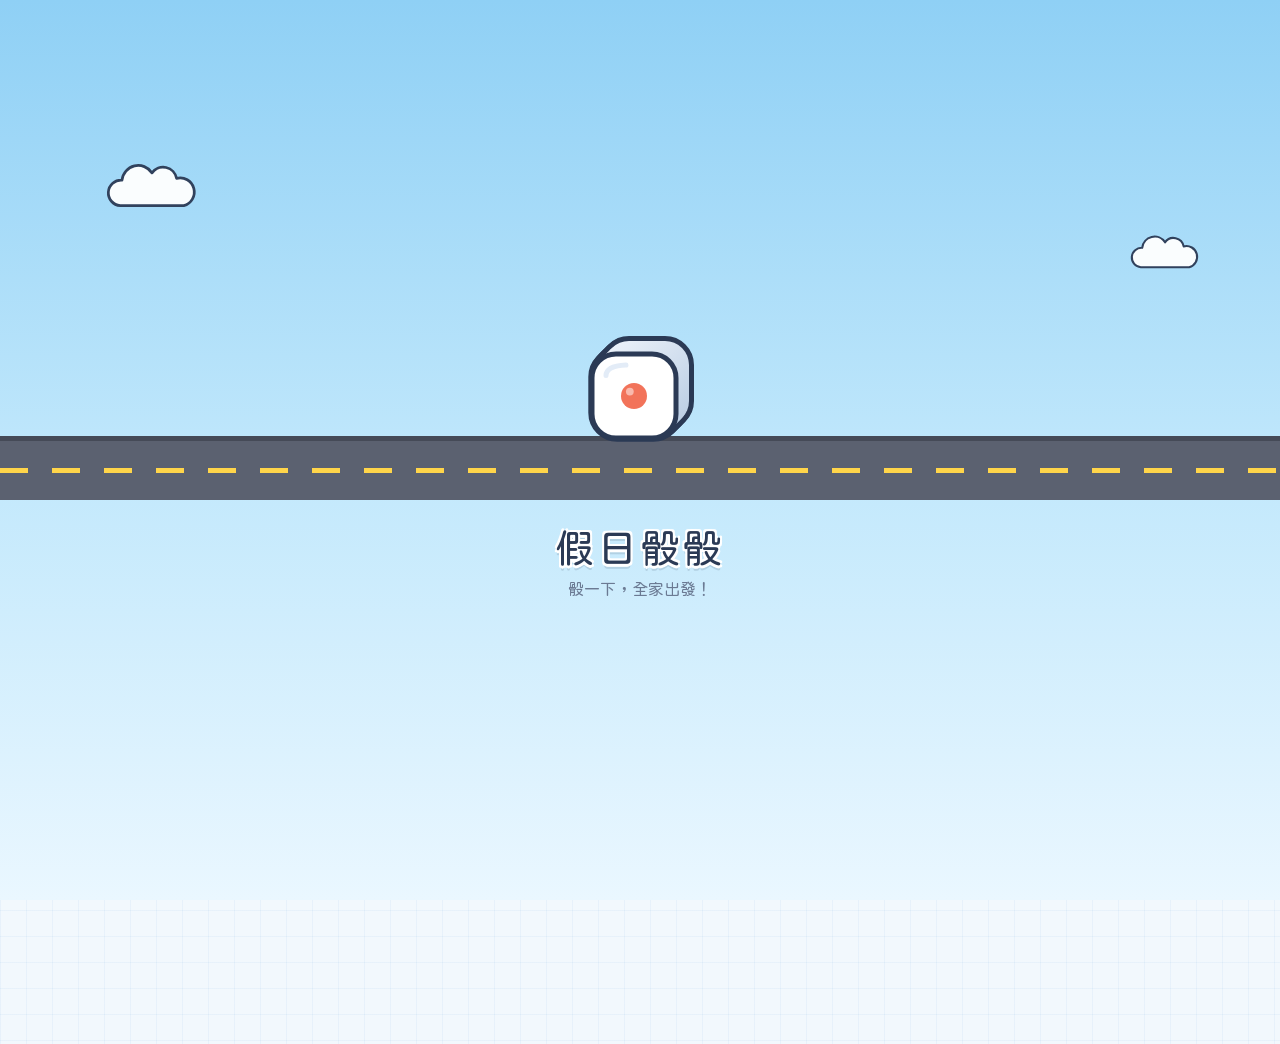
==== commit 38c97a98: "v1.1.0：搬到 Firebase Hosting＋點骰子出發 - 直接點骰子就會骰，小露營車照點數在小路上往前開 - 足跡頁新增「匯出資料／匯入資料」（WD1: 代碼，足跡合併不重複） - 自動更" ====
--- a/index.html
+++ b/index.html
@@ -4,111 +4,1364 @@
 <meta charset="UTF-8">
 <meta name="viewport" content="width=device-width, initial-scale=1, viewport-fit=cover">
 <meta name="apple-mobile-web-app-capable" content="yes">
+<meta name="mobile-web-app-capable" content="yes">
+<meta name="apple-mobile-web-app-status-bar-style" content="default">
 <meta name="apple-mobile-web-app-title" content="假日骰骰">
 <meta name="theme-color" content="#8FD0F5">
 <meta name="color-scheme" content="light">
-<title>假日骰骰搬家囉！</title>
+<link rel="apple-touch-icon" sizes="180x180" href="icons/v1-apple-touch-icon.png">
+<link rel="icon" type="image/png" href="icons/v1-icon-192.png">
+<link rel="apple-touch-startup-image" media="(device-width: 440px) and (device-height: 956px) and (-webkit-device-pixel-ratio: 3) and (orientation: portrait)" href="splash/v1-1320x2868.png">
+<link rel="apple-touch-startup-image" media="(device-width: 402px) and (device-height: 874px) and (-webkit-device-pixel-ratio: 3) and (orientation: portrait)" href="splash/v1-1206x2622.png">
+<link rel="apple-touch-startup-image" media="(device-width: 430px) and (device-height: 932px) and (-webkit-device-pixel-ratio: 3) and (orientation: portrait)" href="splash/v1-1290x2796.png">
+<link rel="apple-touch-startup-image" media="(device-width: 393px) and (device-height: 852px) and (-webkit-device-pixel-ratio: 3) and (orientation: portrait)" href="splash/v1-1179x2556.png">
+<link rel="apple-touch-startup-image" media="(device-width: 420px) and (device-height: 912px) and (-webkit-device-pixel-ratio: 3) and (orientation: portrait)" href="splash/v1-1260x2736.png">
+<link rel="apple-touch-startup-image" media="(device-width: 428px) and (device-height: 926px) and (-webkit-device-pixel-ratio: 3) and (orientation: portrait)" href="splash/v1-1284x2778.png">
+<link rel="apple-touch-startup-image" media="(device-width: 390px) and (device-height: 844px) and (-webkit-device-pixel-ratio: 3) and (orientation: portrait)" href="splash/v1-1170x2532.png">
+<link rel="apple-touch-startup-image" media="(device-width: 375px) and (device-height: 812px) and (-webkit-device-pixel-ratio: 3) and (orientation: portrait)" href="splash/v1-1125x2436.png">
+<link rel="apple-touch-startup-image" media="(device-width: 414px) and (device-height: 896px) and (-webkit-device-pixel-ratio: 3) and (orientation: portrait)" href="splash/v1-1242x2688.png">
+<link rel="apple-touch-startup-image" media="(device-width: 414px) and (device-height: 896px) and (-webkit-device-pixel-ratio: 2) and (orientation: portrait)" href="splash/v1-828x1792.png">
+<link rel="apple-touch-startup-image" media="(device-width: 375px) and (device-height: 667px) and (-webkit-device-pixel-ratio: 2) and (orientation: portrait)" href="splash/v1-750x1334.png">
+<link rel="apple-touch-startup-image" media="(device-width: 320px) and (device-height: 568px) and (-webkit-device-pixel-ratio: 2) and (orientation: portrait)" href="splash/v1-640x1136.png">
+<title>假日骰骰</title>
+<link rel="preconnect" href="https://fonts.googleapis.com">
+<link rel="preconnect" href="https://fonts.gstatic.com" crossorigin>
 <link href="https://fonts.googleapis.com/css2?family=Huninn&display=swap" rel="stylesheet">
 <style>
-:root{--ink:#2B3A55;--ink2:#6B7A93;--sun:#FFD54A;--paper:#FFFBF1;--grass:#8FCF6B}
+/* ===== 公路旅行明信片風 ===== */
+:root{
+  --ink:#2B3A55; --ink2:#6B7A93; --line:#D6E3F0;
+  --sky1:#8FD0F5; --sky2:#C4E9FC; --sky3:#EAF7FF;
+  --grass:#8FCF6B; --grass-d:#5FAF4A; --road:#5B6170; --lane:#FFD54A;
+  --sun:#FFD54A; --coral:#FF7A59; --paper:#FFFBF1; --kraft:#E8D6B3;
+  --t1:#3DAA6E; --t2:#3B8EDB; --t3:#F29A3A; --t4:#8A6BD1;
+  --nav-h:64px;
+}
 *{box-sizing:border-box;-webkit-tap-highlight-color:transparent}
-body{margin:0;color:var(--ink);font-family:"Huninn","PingFang TC","Noto Sans TC",system-ui,sans-serif;
-  background:linear-gradient(180deg,#8FD0F5 0%,#C4E9FC 40%,#EAF7FF 100%) fixed;min-height:100vh;
-  padding:calc(env(safe-area-inset-top) + 20px) 18px calc(env(safe-area-inset-bottom) + 30px)}
-.wrap{max-width:460px;margin:0 auto}
-.hero{text-align:center}
-.hero svg{width:150px;height:110px;display:block;margin:0 auto;animation:bob 1.2s ease-in-out infinite alternate}
-@keyframes bob{to{transform:translateY(-4px)}}
-h1{margin:6px 0 4px;font-weight:400;font-size:30px;white-space:nowrap;text-shadow:2px 2px 0 #fff,-2px 2px 0 #fff,2px -2px 0 #fff,-2px -2px 0 #fff}
-.lead{text-align:center;font-size:15px;line-height:1.6;margin-bottom:16px}
-.card{background:var(--paper);border:2.5px solid var(--ink);border-radius:18px;padding:16px;margin-bottom:14px;box-shadow:4px 5px 0 rgba(43,58,85,.2)}
-.step{display:flex;align-items:center;gap:8px;font-size:18px;margin-bottom:8px}
-.step i{font-style:normal;display:inline-grid;place-items:center;width:28px;height:28px;border-radius:50%;background:var(--ink);color:#fff;font-size:15px;flex:none}
-.url{display:block;word-break:break-all;font-size:16px;background:#fff;border:2px dashed var(--ink2);border-radius:10px;padding:8px 10px;margin:6px 0 0}
-.btn{display:flex;width:100%;align-items:center;justify-content:center;gap:6px;border:2.5px solid var(--ink);border-radius:14px;font:inherit;font-size:18px;padding:12px;
-  box-shadow:0 4px 0 var(--ink);background:#fff;color:var(--ink);text-decoration:none;cursor:pointer;margin-top:10px}
+html,body{margin:0;color:var(--ink);background:#F2F8FD;
+  font-family:"Huninn","jf-openhuninn","PingFang TC","Heiti TC","Noto Sans TC",system-ui,sans-serif;}
+html.lock,html.lock body{overflow:hidden;touch-action:none}
+body{overflow-x:hidden;padding-bottom:calc(env(safe-area-inset-bottom) + var(--nav-h) + 28px);
+  background-image:linear-gradient(rgba(59,142,219,.06) 1px,transparent 1px),linear-gradient(90deg,rgba(59,142,219,.06) 1px,transparent 1px);background-size:26px 26px}
+button{font-family:inherit;color:inherit;cursor:pointer;touch-action:manipulation}
+input,textarea{font-family:inherit;color:var(--ink)}
+svg.ic{display:inline-block;vertical-align:middle;flex:none}
+[hidden]{display:none!important}
+.app{max-width:520px;margin:0 auto}
+.pad{padding:0 16px}
+
+/* ---------- 風景（首頁上方） ---------- */
+.scene{position:relative;height:calc(env(safe-area-inset-top) + 318px);overflow:hidden;
+  background:linear-gradient(180deg,var(--sky1) 0%,var(--sky2) 55%,var(--sky3) 100%);border-radius:0 0 34px 34px}
+.scene .sun{position:absolute;left:18px;top:calc(env(safe-area-inset-top) + 64px);width:58px;height:58px}
+.scene .sun svg{animation:spinSlow 24s linear infinite;display:block}
+@keyframes spinSlow{to{transform:rotate(360deg)}}
+.cloud{position:absolute;opacity:.95}
+.cloud.c1{top:calc(env(safe-area-inset-top) + 92px);left:-20%;animation:drift 38s linear infinite}
+.cloud.c2{top:calc(env(safe-area-inset-top) + 140px);left:-20%;animation:drift 52s linear -20s infinite;opacity:.8}
+.cloud.c3{top:calc(env(safe-area-inset-top) + 58px);left:-20%;animation:drift 64s linear -40s infinite;opacity:.7}
+@keyframes drift{from{transform:translateX(0)}to{transform:translateX(140vw)}}
+.hills{position:absolute;left:0;right:0;bottom:70px;height:120px}
+.hills svg{width:100%;height:100%;display:block}
+.road{position:absolute;left:0;right:0;bottom:0;height:78px;background:var(--road);border-top:5px solid #454A57}
+.road::before{content:"";position:absolute;left:0;right:0;top:34px;height:5px;background:repeating-linear-gradient(90deg,var(--lane) 0 28px,transparent 28px 52px)}
+.road::after{content:"";position:absolute;left:0;right:0;bottom:0;height:12px;background:var(--grass-d)}
+.topbar{position:absolute;left:0;right:0;top:calc(env(safe-area-inset-top) + 12px);display:flex;align-items:flex-start;padding:0 16px;gap:8px;z-index:3}
+.ttl{flex:1;min-width:0;text-align:center;padding-left:84px}
+h1{margin:0;font-size:30px;font-weight:400;letter-spacing:.06em;line-height:1.2;white-space:nowrap;color:var(--ink);
+  text-shadow:2px 2px 0 #fff,-2px 2px 0 #fff,2px -2px 0 #fff,-2px -2px 0 #fff,0 3px 0 #fff,0 5px 0 rgba(43,58,85,.15)}
+#h1t{display:inline-block;line-height:1.2}
+.sub{font-size:13px;color:var(--ink);margin-top:2px;white-space:nowrap;opacity:.8}
+.ver{display:inline-block;vertical-align:middle;margin-left:4px;border:2px solid var(--ink);background:var(--sun);border-radius:999px;font-size:11px;padding:0 7px;line-height:18px;text-shadow:none;letter-spacing:0}
+.snd{display:flex;gap:6px}
+.snd button{width:38px;height:38px;border-radius:50%;border:2.5px solid var(--ink);background:#fff;display:grid;place-items:center;padding:0;box-shadow:0 3px 0 var(--ink);transition:.15s}
+.snd button.off{background:#E3EAF2;opacity:.75}
+.snd button.off svg{opacity:.45}
+.snd button:active{transform:translateY(3px);box-shadow:none}
+
+/* 小路上的里程牌（1～6）和家 */
+.track{position:absolute;left:0;right:0;bottom:0;height:160px;z-index:2;pointer-events:none}
+.mile{position:absolute;bottom:76px;width:28px;margin-left:-14px;text-align:center;transform-origin:50% 100%}
+.mile b{display:block;width:28px;height:25px;border-radius:8px;border:2.5px solid var(--ink);color:#fff;font-weight:400;font-size:15px;line-height:20px;transition:box-shadow .2s}
+.mile i{display:block;width:4px;height:10px;background:var(--ink);margin:0 auto;border-radius:0 0 2px 2px}
+.mile.pass{animation:milePop .45s cubic-bezier(.2,1.6,.4,1)}
+.mile.here b{box-shadow:0 0 0 3px #fff,0 0 0 6px var(--sun)}
+@keyframes milePop{45%{transform:translateY(-10px) scale(1.3)}100%{transform:none}}
+.home{position:absolute;bottom:74px;width:38px;margin-left:-19px}
+.home svg{display:block;width:38px;height:36px}
+.carBox{position:absolute;left:0;bottom:12px;width:100px;height:73px;z-index:3;pointer-events:auto;border:0;background:none;padding:0;transform:translateX(-120px)}
+.carBox svg{width:100px;height:73px;display:block;overflow:visible}
+.carBody{animation:carIdle .45s ease-in-out infinite alternate;transform-origin:50% 100%}
+@keyframes carIdle{to{transform:translateY(-1.2px)}}
+.carBox .wh{transform-box:view-box}
+.carBox.moving .wh{animation:wheel .32s linear infinite}
+@keyframes wheel{to{transform:rotate(360deg)}}
+.carBox.honk .carBody{animation:honk .5s cubic-bezier(.3,1.8,.5,1)}
+@keyframes honk{0%{transform:scale(1.1,.86)}45%{transform:scale(.95,1.08) translateY(-6px)}100%{transform:none}}
+.carBox.hot .carBody{animation:hot .1s linear infinite}
+@keyframes hot{50%{transform:translateX(2px) rotate(1.5deg)}}
+.bubble{position:absolute;left:0;bottom:90px;z-index:5;background:#fff;border:2.5px solid var(--ink);border-radius:16px;padding:4px 11px;font-size:14px;white-space:nowrap;
+  opacity:0;transform:scale(.4) translateY(8px);transform-origin:var(--tx,50%) 100%;transition:opacity .15s,transform .25s cubic-bezier(.2,1.6,.4,1);pointer-events:none}
+.bubble::before{content:"";position:absolute;left:var(--tx,50%);margin-left:-7px;bottom:-11px;border:7px solid transparent;border-top-color:var(--ink);border-bottom:0}
+.bubble::after{content:"";position:absolute;left:var(--tx,50%);margin-left:-5.5px;bottom:-7px;border:5.5px solid transparent;border-top-color:#fff;border-bottom:0}
+.bubble.show{opacity:1;transform:none}
+
+/* ---------- 路標 ---------- */
+.signs{display:grid;grid-template-columns:repeat(4,1fr);gap:8px;margin:-6px 0 0;padding:0 14px;position:relative;z-index:3}
+.sign{position:relative;border:0;background:none;padding:0 0 20px;transition:transform .25s cubic-bezier(.2,1.6,.4,1),opacity .2s}
+.sign::before,.sign::after{content:"";position:absolute;bottom:0;width:6px;height:24px;background:#8E98A8;border:2px solid var(--ink);border-top:0;border-radius:0 0 3px 3px;z-index:-1}
+.sign::before{left:28%} .sign::after{right:28%}
+.sign .pl{display:block;border-radius:12px;border:2.5px solid var(--ink);padding:3px;box-shadow:0 4px 0 var(--ink)}
+.sign .in{display:block;border:2px solid rgba(255,255,255,.9);border-radius:8px;color:#fff;padding:5px 2px 4px;text-align:center}
+.sign .ex{display:inline-block;font-size:10px;background:#fff;color:var(--ink);border-radius:5px;padding:0 4px;line-height:15px}
+.sign b{display:block;font-weight:400;font-size:15px;white-space:nowrap;margin-top:2px;letter-spacing:.04em}
+.sign small{display:block;font-size:10.5px;white-space:nowrap;opacity:.95}
+.sign .pin{position:absolute;top:-10px;left:50%;transform:translateX(-50%) rotate(-6deg);background:var(--sun);border:2px solid var(--ink);border-radius:7px;font-size:11px;padding:0 6px;line-height:17px;white-space:nowrap}
+.signs.locked .sign:not(.on){opacity:.4}
+.sign.hit{animation:signHit .9s cubic-bezier(.2,1.6,.4,1)}
+@keyframes signHit{0%{transform:none}25%{transform:rotate(-7deg) scale(1.12)}50%{transform:rotate(5deg) scale(1.1)}75%{transform:rotate(-2deg) scale(1.06)}100%{transform:scale(1.04)}}
+.sign.won .pl{box-shadow:0 4px 0 var(--ink),0 0 0 4px var(--sun)}
+.signTip{text-align:center;font-size:12px;color:var(--ink2);margin:6px 0 0}
+
+/* 骰子本體就是按鈕 */
+.dieStage{position:relative;height:196px;margin-top:4px}
+.dieWrap{position:absolute;left:50%;top:14px;width:136px;height:136px;margin-left:-68px;border:0;background:none;padding:0;z-index:4}
+.dieIdle{width:136px;height:136px;animation:dieIdle 2.6s ease-in-out infinite}
+@keyframes dieIdle{0%,100%{transform:none}50%{transform:translateY(-8px) rotate(-4deg)}}
+.dieWrap svg{display:block;width:136px;height:136px;overflow:visible}
+.dieWrap:active svg{transform:scale(.94)}
+.dieShadow{position:absolute;left:50%;top:150px;width:104px;height:14px;margin-left:-58px;border-radius:50%;background:rgba(43,58,85,.18)}
+.tapHint{position:absolute;left:0;right:0;top:170px;text-align:center;font-size:14px;color:var(--ink)}
+.tapHint span{display:inline-flex;align-items:center;gap:5px;background:#fff;border:2px solid var(--ink);border-radius:999px;padding:2px 12px;animation:hint 1.6s ease-in-out infinite}
+@keyframes hint{50%{transform:translateY(-3px)}}
+.tapHint.off span{opacity:0;transition:opacity .2s}
+.pool{text-align:center;font-size:13px;color:var(--ink2);margin-top:6px}
+.pool b{color:var(--ink);font-weight:400;background:#fff;border:2px solid var(--line);border-radius:8px;padding:0 6px}
+
+/* ---------- 行前檢查（條件） ---------- */
+.board{position:relative;background:var(--paper);border:2.5px solid var(--ink);border-radius:20px;padding:26px 16px 16px;margin:24px 16px 0;box-shadow:5px 6px 0 rgba(43,58,85,.18)}
+.board .clip{position:absolute;top:-16px;left:50%;transform:translateX(-50%);width:96px;height:30px}
+.board h3{margin:0 0 4px;font-weight:400;font-size:18px;display:flex;align-items:center;gap:6px}
+.board .note2{font-size:12px;color:var(--ink2);margin-bottom:12px}
+.tags{display:flex;flex-wrap:wrap;gap:10px 8px}
+.ltag{position:relative;border:2.5px solid var(--ink);background:#fff;border-radius:6px 14px 14px 6px;padding:6px 12px 6px 22px;font-size:14px;display:inline-flex;align-items:center;gap:5px;white-space:nowrap;transition:.15s}
+.ltag::before{content:"";position:absolute;left:7px;top:50%;width:7px;height:7px;margin-top:-3.5px;border-radius:50%;border:2px solid var(--ink);background:#F2F8FD}
+.ltag.on{background:var(--grass);transform:rotate(-2deg)}
+.ltag.on:nth-child(2n){transform:rotate(2deg)}
+.modeLine{display:flex;align-items:center;gap:6px;margin-top:14px;padding-top:12px;border-top:2px dashed var(--kraft);font-size:13px}
+.modeLine button{margin-left:auto;border:2px solid var(--ink);background:#fff;border-radius:999px;font-size:12px;padding:3px 10px}
+
+/* ---------- 名單（票根） ---------- */
+.pageHead{padding:calc(env(safe-area-inset-top) + 16px) 16px 10px;background:linear-gradient(180deg,var(--sky2),rgba(234,247,255,0));}
+.pageHead h2{margin:0;font-weight:400;font-size:26px;display:flex;align-items:center;gap:8px;white-space:nowrap}
+.pageHead h2 small{font-size:13px;color:var(--ink2);margin-left:auto}
+.search{display:flex;align-items:center;gap:6px;background:#fff;border:2.5px solid var(--ink);border-radius:999px;padding:0 14px;margin-top:12px}
+.search input{flex:1;border:0;outline:0;font-size:16px;padding:10px 0;background:none;min-width:0}
+.tierTabs{display:flex;gap:6px;overflow-x:auto;padding:12px 16px 6px;scrollbar-width:none}
+.tierTabs::-webkit-scrollbar{display:none}
+.tierTabs button{flex:none;border:2.5px solid var(--ink);background:#fff;border-radius:9px;padding:4px 10px;font-size:13px;white-space:nowrap}
+.tierTabs button.on{color:#fff}
+.grpH{display:flex;align-items:center;gap:8px;font-size:16px;margin:16px 16px 8px}
+.grpH i{display:inline-block;border-radius:6px;border:2px solid var(--ink);color:#fff;font-style:normal;font-size:12px;padding:0 7px;line-height:20px}
+.grpH small{color:var(--ink2);font-size:12px}
+.tk{display:flex;width:calc(100% - 32px);margin:0 16px 10px;padding:0;border:2.5px solid var(--ink);border-radius:14px;background:var(--paper);text-align:left;position:relative;box-shadow:0 3px 0 rgba(43,58,85,.2)}
+.tk:active{transform:scale(.98)}
+.tk .stub{flex:none;width:62px;color:#fff;border-radius:11px 0 0 11px;display:flex;flex-direction:column;align-items:center;justify-content:center;font-size:22px;line-height:1;border-right:2.5px dashed rgba(255,255,255,.95)}
+.tk .stub small{font-size:10px;margin-top:2px}
+.tk::before,.tk::after{content:"";position:absolute;left:53px;width:14px;height:14px;border-radius:50%;background:#F2F8FD;border:2.5px solid var(--ink)}
+.tk::before{top:-9px;clip-path:inset(50% 0 0 0)} .tk::after{bottom:-9px;clip-path:inset(0 0 50% 0)}
+.tk .tx{flex:1;min-width:0;padding:9px 10px 9px 14px}
+.tk .nm{font-size:16px;white-space:nowrap;overflow:hidden;text-overflow:ellipsis}
+.tk .ar{font-size:12px;color:var(--ink2);white-space:nowrap;overflow:hidden;text-overflow:ellipsis;margin-top:1px}
+.tk .tg{display:flex;gap:2px;align-items:center;padding-right:10px;flex:none}
+.tk.off{opacity:.5}
+.badge{display:inline-block;font-size:10px;border-radius:6px;padding:0 5px;margin-left:5px;vertical-align:2px;background:var(--sun);border:1.5px solid var(--ink);line-height:15px}
+.badge.gray{background:#E3EAF2}
+.empty{text-align:center;color:var(--ink2);padding:30px 16px;line-height:1.7}
+.fab{position:fixed;right:calc(50% - min(50vw,260px) + 18px);bottom:calc(env(safe-area-inset-bottom) + var(--nav-h) + 26px);z-index:40;width:60px;height:60px;border-radius:50%;
+  border:3px solid var(--ink);background:var(--sun);box-shadow:0 5px 0 var(--ink);display:grid;place-items:center;padding:0}
+.fab:active{transform:translateY(4px);box-shadow:0 1px 0 var(--ink)}
+
+/* ---------- 足跡 ---------- */
+.stats{display:grid;grid-template-columns:1fr 1fr;gap:10px;margin:6px 16px 0}
+.stat{background:#fff;border:2.5px solid var(--ink);border-radius:18px;padding:10px 12px;box-shadow:0 4px 0 rgba(43,58,85,.2)}
+.stat b{display:block;font-weight:400;font-size:30px;line-height:1.1}
+.stat small{font-size:12px;color:var(--ink2)}
+.trail{position:relative;margin:18px 16px 0;padding-left:26px}
+.trail::before{content:"";position:absolute;left:9px;top:6px;bottom:6px;width:4px;background:repeating-linear-gradient(180deg,var(--ink2) 0 8px,transparent 8px 14px);border-radius:2px}
+.stop{position:relative;background:#fff;border:2.5px solid var(--ink);border-radius:14px;padding:8px 12px;margin-bottom:10px}
+.stop::before{content:"";position:absolute;left:-25px;top:12px;width:14px;height:14px;border-radius:50%;border:2.5px solid var(--ink);background:var(--c,#fff)}
+.stop .d{font-size:12px;color:var(--ink2)}
+.stop .n{font-size:16px}
+.settings{margin:22px 16px 0;background:var(--paper);border:2.5px solid var(--ink);border-radius:18px;overflow:hidden}
+.set{display:flex;align-items:center;gap:8px;padding:12px 14px;border-bottom:2px dashed var(--kraft);font-size:15px;width:100%;background:none;border-left:0;border-right:0;border-top:0;text-align:left}
+.set:last-child{border-bottom:0}
+.set .r{margin-left:auto;color:var(--ink2);font-size:13px}
+.set.danger{color:#C2563B}
+footer{text-align:center;font-size:12px;color:var(--ink2);margin-top:22px;line-height:1.7}
+
+/* ---------- 底部導覽列 ---------- */
+.nav{position:fixed;left:50%;transform:translateX(-50%);bottom:calc(env(safe-area-inset-bottom) + 10px);width:calc(100% - 24px);max-width:496px;height:var(--nav-h);z-index:50;
+  background:var(--ink);border-radius:24px;display:flex;padding:7px;gap:6px;box-shadow:0 6px 18px rgba(43,58,85,.28)}
+.nav button{flex:1;border:0;background:none;border-radius:17px;color:#C9D6EA;display:flex;flex-direction:column;align-items:center;justify-content:center;gap:1px;font-size:12px;padding:0;transition:.2s}
+.nav button.on{background:var(--sun);color:var(--ink)}
+.nav button svg{transition:transform .25s cubic-bezier(.2,1.6,.4,1)}
+.nav button.on svg{transform:translateY(-1px) scale(1.08)}
+
+/* ---------- 彈出視窗 ---------- */
+#overlay{position:fixed;inset:0;z-index:100;background:rgba(43,58,85,.42);display:flex;align-items:center;justify-content:center;padding:20px;opacity:0;pointer-events:none;transition:opacity .2s}
+#overlay.show{opacity:1;pointer-events:auto}
+.sheet{position:relative;width:100%;max-width:420px;max-height:66vh;max-height:66dvh;overflow-y:auto;-webkit-overflow-scrolling:touch;overscroll-behavior:contain;
+  background:var(--paper);border:3px solid var(--ink);border-radius:18px;box-shadow:6px 8px 0 rgba(43,58,85,.35);transform:translateY(30px) rotate(-2deg);transition:transform .32s cubic-bezier(.2,1.4,.4,1)}
+#overlay.show .sheet{transform:none}
+.xWrap{position:sticky;top:0;height:0;z-index:5}
+.xBtn{position:absolute;top:10px;right:10px;width:36px;height:36px;border-radius:50%;border:2.5px solid var(--ink);background:#fff;display:grid;place-items:center;padding:0;z-index:5;box-shadow:0 3px 0 var(--ink)}
+.sheetBody{padding:16px 18px 18px}
+.form,.log{padding-top:20px}
+.form h2,.log h3{padding-right:44px}
+
+/* 明信片 */
+.pc .view{height:132px;border-bottom:3px solid var(--ink);position:relative;overflow:hidden}
+.pc .view svg{width:100%;height:100%;display:block}
+.pc .stamp{position:absolute;right:58px;top:14px;width:66px;height:86px;background:#fff;padding:5px;transform:rotate(4deg);border:2px solid var(--ink);border-radius:3px;
+  box-shadow:0 0 0 4px #fff,0 0 0 6px var(--ink),3px 5px 0 6px rgba(43,58,85,.25)}
+.pc .stamp .si{width:100%;height:100%;display:flex;flex-direction:column;align-items:center;justify-content:center;gap:3px;font-size:11px;color:#fff;border-radius:2px}
+.pc .pm{position:absolute;right:92px;top:46px;width:76px;height:76px;transform:rotate(-14deg);opacity:.8;pointer-events:none}
+.pc .to{font-size:13px;color:var(--ink2);letter-spacing:.2em}
+.pc h2{margin:2px 0 6px;font-weight:400;font-size:27px;line-height:1.25;padding-right:4px}
+.pc .addr{font-size:15px;border-bottom:2px dotted var(--kraft);padding:4px 0;display:flex;align-items:center;gap:6px}
+.pc .stk{display:flex;flex-wrap:wrap;gap:8px;margin:14px 0 10px}
+.stkr{display:inline-flex;align-items:center;gap:4px;background:#fff;border:2px solid var(--ink);border-radius:10px;padding:3px 9px 3px 5px;font-size:13px;transform:rotate(-2deg);box-shadow:0 2px 0 rgba(43,58,85,.25)}
+.stkr:nth-child(2n){transform:rotate(2.5deg)}
+.pc .msg{font-size:16px;line-height:30px;background:repeating-linear-gradient(180deg,transparent 0 28px,#E4D3B2 28px 30px);padding:0 2px;min-height:30px}
+.pc .last{font-size:12px;color:var(--ink2);margin-top:8px}
+.acts{display:grid;grid-template-columns:1fr 1fr;gap:10px;margin-top:16px}
+.acts .wide{grid-column:1/-1}
+.btn{border:2.5px solid var(--ink);border-radius:14px;font-size:16px;padding:10px 12px;display:inline-flex;align-items:center;justify-content:center;gap:6px;box-shadow:0 4px 0 var(--ink);transition:transform .1s,box-shadow .1s;background:#fff;text-decoration:none;color:var(--ink)}
 .btn:active{transform:translateY(3px);box-shadow:0 1px 0 var(--ink)}
-.btn.y{background:var(--sun)} .btn.n{background:var(--ink);color:#fff;box-shadow:0 4px 0 #17213A}
-.note{font-size:14px;color:var(--ink2);line-height:1.6}
-textarea{width:100%;min-height:90px;font-size:12px;line-height:1.4;border:2px solid var(--ink);border-radius:10px;padding:8px;margin-top:10px;word-break:break-all;background:#fff;color:var(--ink)}
-ol{margin:6px 0 0;padding-left:22px;line-height:1.8;font-size:15px}
-#toast{position:fixed;left:50%;bottom:calc(env(safe-area-inset-bottom) + 24px);transform:translate(-50%,16px);opacity:0;transition:.25s;background:#fff;border:2.5px solid var(--ink);border-radius:999px;padding:8px 16px;box-shadow:0 4px 0 var(--ink);white-space:nowrap}
-#toast.show{opacity:1;transform:translate(-50%,0)}
-footer{text-align:center;font-size:12px;color:var(--ink2);margin-top:18px}
+.btn.navy{background:var(--ink);color:#fff;box-shadow:0 4px 0 #17213A}
+.btn.yellow{background:var(--sun)}
+.btn.green{background:var(--grass)}
+.btn.danger{color:#C2563B;border-color:#C2563B;box-shadow:0 4px 0 #C2563B}
+.btn.danger.armed{background:#FFE1D9}
+.linkBtn{display:block;margin:14px auto 0;border:0;background:none;color:var(--ink2);font-size:13px;text-decoration:underline}
+.est{font-size:11px;color:var(--ink2);text-align:center;margin-top:8px}
+
+.form h2{margin:0 0 6px;font-weight:400;font-size:22px}
+.form label{display:block;font-size:13px;margin:12px 0 6px;color:var(--ink2)}
+.form input[type=text],.form textarea{width:100%;border:0;border-bottom:2.5px solid var(--ink);border-radius:0;padding:6px 2px;font-size:17px;outline:0;background:transparent}
+.form textarea{min-height:60px;resize:vertical;line-height:30px;background:repeating-linear-gradient(180deg,transparent 0 28px,#E4D3B2 28px 30px);border-bottom:0}
+.minRow{display:flex;align-items:center;gap:8px}
+.minRow button{width:42px;height:42px;border-radius:50%;border:2.5px solid var(--ink);background:#fff;font-size:20px;padding:0;box-shadow:0 3px 0 var(--ink)}
+.minRow output{min-width:74px;text-align:center;font-size:22px}
+.minRow .tl{margin-left:auto;border:2px solid var(--ink);border-radius:8px;padding:2px 10px;font-size:13px;color:#fff;white-space:nowrap}
+.sw{display:flex;align-items:center;justify-content:space-between;margin-top:16px;font-size:14px;gap:6px}
+.sw .t{display:flex;align-items:center;gap:6px}
+.sw button{flex:none;width:52px;height:30px;border-radius:999px;border:2.5px solid var(--ink);background:#E3EAF2;position:relative;padding:0;transition:.2s}
+.sw button::after{content:"";position:absolute;top:2px;left:2px;width:21px;height:21px;border-radius:50%;background:#fff;border:2px solid var(--ink);transition:transform .2s}
+.sw button.on{background:var(--coral)}
+.sw button.on::after{transform:translateX(21px)}
+.formActs{display:flex;gap:10px;margin-top:18px}
+.formActs .btn{flex:1}
+
+.log h3{margin:0 0 10px;font-weight:400;font-size:21px;display:flex;align-items:center;gap:6px}
+.log .new{margin-bottom:10px}
+.log .v{border-top:2px dashed var(--kraft);padding:10px 0 4px}
+.log .vh{display:flex;align-items:center;gap:8px}
+.log .vh i{font-style:normal;background:var(--sun);border:2px solid var(--ink);border-radius:8px;padding:0 6px;font-size:12px}
+.log .vh small{margin-left:auto;color:var(--ink2);font-size:12px}
+.log ul{margin:6px 0 0;padding-left:20px;font-size:14px;line-height:1.7}
+.log .closeBtn{width:100%;margin-top:14px}
+
+#toast{position:fixed;left:50%;bottom:calc(env(safe-area-inset-bottom) + var(--nav-h) + 26px);z-index:300;background:#fff;color:var(--ink);border:2.5px solid var(--ink);font-size:14px;padding:8px 16px;border-radius:999px;
+  transform:translate(-50%,16px);opacity:0;transition:.25s;pointer-events:none;white-space:nowrap;max-width:92vw;overflow:hidden;text-overflow:ellipsis;box-shadow:0 4px 0 var(--ink)}
+#toast.show{transform:translate(-50%,0);opacity:1}
+#confetti{position:fixed;inset:0;pointer-events:none;z-index:250;overflow:hidden}
+#confetti svg{position:absolute;left:var(--x);top:-30px;animation:fall var(--d) cubic-bezier(.25,.6,.4,1) var(--dl) both}
+@keyframes fall{0%{transform:translate(0,0) rotate(0)}100%{transform:translate(var(--dx),110vh) rotate(var(--r))}}
+
+/* ---------- 開機畫面：天空 → 小路畫出來 → 骰子掉到路上彈跳 → 字跳出 → 飛到首頁 ---------- */
+#splash{position:fixed;inset:0;z-index:200;overflow:hidden;pointer-events:none}
+#splash .sp-bg{position:absolute;inset:0;background:linear-gradient(180deg,#8FD0F5 0%,#C4E9FC 55%,#EAF7FF 100%);transition:opacity .5s ease}
+#splash .sp-road{position:absolute;left:0;right:0;top:calc(36% + 112px);height:64px;background:var(--road);border-top:5px solid #454A57;transform:scaleX(0);transform-origin:0 50%}
+#splash .sp-road::before{content:"";position:absolute;left:0;right:0;top:27px;height:5px;background:repeating-linear-gradient(90deg,var(--lane) 0 28px,transparent 28px 52px)}
+#splash.sp-live .sp-road{animation:spRoad .55s cubic-bezier(.5,0,.2,1) .05s both}
+@keyframes spRoad{to{transform:none}}
+#splash .sp-cloud{position:absolute;opacity:0}
+#splash .sp-cloud.a{left:8%;top:18%} #splash .sp-cloud.b{right:6%;top:26%}
+#splash.sp-live .sp-cloud{animation:spCloud .8s ease-out both}
+#splash.sp-live .sp-cloud.b{animation-delay:.12s}
+@keyframes spCloud{0%{opacity:0;transform:translateX(-30px)}100%{opacity:.95;transform:none}}
+#splash .sp-die{position:absolute;left:50%;top:36%;width:120px;height:120px;margin-left:-60px;transform-origin:0 0}
+#splash .sp-drop{width:120px;height:120px;opacity:0}
+#splash.sp-live .sp-drop{animation:spDrop 1.2s cubic-bezier(.3,.6,.4,1) .35s both}
+@keyframes spDrop{0%{opacity:0;transform:translateY(-260px) rotate(-200deg)}10%{opacity:1}42%{transform:translateY(8px) rotate(8deg) scale(1.08,.9)}58%{transform:translateY(-34px) rotate(-6deg)}76%{transform:translateY(2px) rotate(2deg) scale(1.03,.97)}88%,100%{opacity:1;transform:none}}
+#splash .sp-die svg{width:120px;height:120px;display:block;overflow:visible}
+#splash .sp-title{position:absolute;left:0;top:calc(36% + 200px);font-size:40px;letter-spacing:.06em;line-height:1.2;color:var(--ink);white-space:nowrap;transform-origin:0 0;display:inline-block;
+  text-shadow:2px 2px 0 #fff,-2px 2px 0 #fff,2px -2px 0 #fff,-2px -2px 0 #fff,0 3px 0 #fff,0 5px 0 rgba(43,58,85,.15)}
+#splash .sp-title span{display:inline-block;opacity:0}
+#splash.sp-live .sp-title span{animation:spLetter .5s cubic-bezier(.2,1.6,.4,1) both;animation-delay:calc(.95s + var(--i) * 110ms)}
+@keyframes spLetter{0%{opacity:0;transform:translateY(18px) rotate(-10deg) scale(.4)}100%{opacity:1;transform:none}}
+#splash .sp-tag{position:absolute;left:0;right:0;top:calc(36% + 256px);text-align:center;font-size:16px;color:var(--ink2);opacity:0}
+#splash.sp-live .sp-tag{animation:spTag .6s ease 1.55s both}
+@keyframes spTag{0%{opacity:0;transform:translateY(8px)}100%{opacity:1;transform:none}}
+#splash.sp-exit .sp-bg,#splash.sp-exit .sp-tag,#splash.sp-exit .sp-road,#splash.sp-exit .sp-cloud{opacity:0!important;transition:opacity .45s ease;animation:none}
+#splash.sp-exit .sp-road{transform:none}
+#splash.sp-fade{opacity:0;transition:opacity .5s ease}
+@media (max-height:700px){#splash .sp-die{top:28%}#splash .sp-road{top:calc(28% + 112px)}#splash .sp-title{top:calc(28% + 200px)}#splash .sp-tag{top:calc(28% + 256px)}}
+body.booting .app,body.booting .nav{opacity:0}
+body.sp-flying #h1t,body.sp-flying #dieWrap{visibility:hidden}
+body.enter .signs .sign,body.enter .dieStage .tapHint,body.enter .board,body.enter .snd,body.enter .sub,body.enter .ver,body.enter .pool,body.enter .signTip{animation:rise .55s cubic-bezier(.2,1.3,.4,1) both}
+body.enter .nav{animation:navUp .55s cubic-bezier(.2,1.3,.4,1) .3s both}
+body.enter .sign:nth-child(1){animation-delay:.05s} body.enter .sign:nth-child(2){animation-delay:.1s} body.enter .sign:nth-child(3){animation-delay:.15s} body.enter .sign:nth-child(4){animation-delay:.2s}
+body.enter .dieStage .tapHint{animation-delay:.3s} body.enter .board{animation-delay:.34s} body.enter .track .mile,body.enter .track .home{animation:fadeIn .5s ease .15s both}
+@keyframes rise{0%{opacity:0;transform:translateY(24px)}100%{opacity:1;transform:none}}
+@keyframes navUp{0%{opacity:0;transform:translate(-50%,40px)}100%{opacity:1;transform:translate(-50%,0)}}
+@keyframes fadeIn{0%{opacity:0}100%{opacity:1}}
+@media (prefers-reduced-motion:reduce){#splash *{animation:none!important;opacity:1!important;transform:none!important}}
 </style>
 </head>
-<body>
-<div class="wrap">
-  <div class="hero">
-    <svg viewBox="0 0 110 80">
-      <ellipse cx="57" cy="77" rx="46" ry="3.5" fill="rgba(0,0,0,.18)"/>
-      <rect x="30" y="7" width="26" height="12" rx="4" fill="#FFD54A" stroke="#2B3A55" stroke-width="2.6"/><rect x="58" y="10" width="14" height="9" rx="3" fill="#FF8FA3" stroke="#2B3A55" stroke-width="2.4"/>
-      <path d="M24 19h56" stroke="#2B3A55" stroke-width="3" stroke-linecap="round"/>
-      <path d="M12 60 V40 Q12 19 34 19 H80 Q98 19 104 38 L106 52 Q107 62 97 62 H16 Q12 62 12 60 Z" fill="#FFF6E2"/>
-      <path d="M13.7 40 H105 L106 52 Q107 60.3 97 60.3 H16 Q13.7 60.3 13.7 58 Z" fill="#7FD1BE"/>
-      <path d="M12 40 H105" stroke="#2B3A55" stroke-width="2.6"/>
-      <path d="M12 60 V40 Q12 19 34 19 H80 Q98 19 104 38 L106 52 Q107 62 97 62 H16 Q12 62 12 60 Z" fill="none" stroke="#2B3A55" stroke-width="3.4" stroke-linejoin="round"/>
-      <rect x="20" y="25" width="20" height="11" rx="5" fill="#BDE6FB" stroke="#2B3A55" stroke-width="2.6"/><rect x="45" y="25" width="20" height="11" rx="5" fill="#BDE6FB" stroke="#2B3A55" stroke-width="2.6"/>
-      <path d="M71 25 H86 Q95 25 99 36 H71 Z" fill="#BDE6FB" stroke="#2B3A55" stroke-width="2.6" stroke-linejoin="round"/>
-      <path d="M77 45q3.5-4.5 7 0M90 45q3.5-4.5 7 0" fill="none" stroke="#2B3A55" stroke-width="2.8" stroke-linecap="round"/>
-      <path d="M83 51q4 6 8 0" fill="#F2735A" stroke="#2B3A55" stroke-width="2.4" stroke-linejoin="round"/>
-      <ellipse cx="76" cy="52" rx="4" ry="2.4" fill="#FF9C86"/><ellipse cx="98" cy="52" rx="3.5" ry="2.2" fill="#FF9C86"/>
-      <circle cx="104" cy="45" r="3.4" fill="#FFD54A" stroke="#2B3A55" stroke-width="2.2"/>
-      <g fill="#2B3A55"><circle cx="32" cy="66" r="10.5"/><circle cx="84" cy="66" r="10.5"/></g><g fill="#FFF3D6"><circle cx="32" cy="66" r="4.6"/><circle cx="84" cy="66" r="4.6"/></g>
-    </svg>
-    <h1>假日骰骰搬家囉！</h1>
-  </div>
-  <div class="lead">App 搬到新網址了，舊網址之後會關掉。<br>照下面三步，資料就能一起帶過去。</div>
-
-  <div class="card">
-    <div class="step"><i>1</i>複製你的資料</div>
-    <div class="note" id="info"></div>
-    <button class="btn y" id="copyBtn">複製我的資料</button>
-    <textarea id="code" readonly hidden></textarea>
-  </div>
-
-  <div class="card">
-    <div class="step"><i>2</i>打開新網址，加到主畫面</div>
-    <a class="url" id="newUrl"></a>
-    <a class="btn n" id="goBtn" target="_blank" rel="noopener">打開新網址</a>
-    <div class="note" style="margin-top:10px">打開後按 Safari 下方的「分享」→「加入主畫面」。<br>從 LINE 打開的話，先按右上角改用 Safari 開啟。</div>
-  </div>
-
-  <div class="card">
-    <div class="step"><i>3</i>在新 App 匯入資料</div>
-    <ol>
-      <li>從主畫面打開新的「假日骰骰」</li>
-      <li>點下方的「足跡」→「匯入資料」</li>
-      <li>把剛剛複製的代碼貼上 →「檢查」→「確認匯入」</li>
-      <li>確認沒問題，就可以把舊的圖示刪掉了</li>
-    </ol>
-  </div>
-  <footer>Copyright © 2026 大樹</footer>
+<body class="booting">
+<div id="splash" aria-hidden="true">
+  <div class="sp-bg"></div>
+  <div class="sp-cloud a" id="spC1"></div><div class="sp-cloud b" id="spC2"></div>
+  <div class="sp-road"></div>
+  <div class="sp-die" id="spDie"><div class="sp-drop" id="spDrop"></div></div>
+  <div class="sp-title" id="spTitle"></div>
+  <div class="sp-tag">骰一下，全家出發！</div>
 </div>
+
+<div class="app">
+  <!-- ===== 骰子頁 ===== -->
+  <section id="tabRoll">
+    <div class="scene">
+      <div class="sun" id="sun"></div>
+      <div class="cloud c1" id="cl1"></div><div class="cloud c2" id="cl2"></div><div class="cloud c3" id="cl3"></div>
+      <div class="hills" id="hills"></div>
+      <div class="road"></div>
+      <div class="topbar">
+        <div class="ttl"><h1><span id="h1t">假日骰骰</span><button class="ver" id="verBtn"></button></h1><div class="sub" id="greet"></div></div>
+        <div class="snd"><button id="bgmBtn" aria-label="背景音樂"></button><button id="sfxBtn" aria-label="音效"></button></div>
+      </div>
+      <div class="track" id="track"></div>
+      <button class="carBox" id="carBox" aria-label="叭叭車"><svg viewBox="0 0 110 80"><g class="carBody" id="car"></g></svg></button>
+      <div class="bubble" id="bubble"></div>
+    </div>
+
+    <div class="signs" id="signs"></div>
+    <div class="signTip" id="signTip"></div>
+
+    <div class="dieStage">
+      <div class="dieShadow" id="dieShadow"></div>
+      <button class="dieWrap" id="dieWrap" aria-label="骰一下"><div class="dieIdle" id="dieIdle"><svg id="die" viewBox="0 0 120 120"></svg></div></button>
+      <div class="tapHint" id="tapHint"><span id="tapHintIn"></span></div>
+    </div>
+    <div class="pool" id="poolInfo"></div>
+
+    <div class="board">
+      <svg class="clip" viewBox="0 0 96 30"><rect x="18" y="4" width="60" height="22" rx="8" fill="#B9C4D3" stroke="#2B3A55" stroke-width="2.5"/><rect x="38" y="0" width="20" height="10" rx="4" fill="#fff" stroke="#2B3A55" stroke-width="2.5"/></svg>
+      <h3 id="hCond"></h3>
+      <div class="note2">想要的條件貼上去，可以多選</div>
+      <div class="tags" id="chips"></div>
+      <div class="modeLine" id="modeLine"></div>
+    </div>
+    <footer class="pad">車程是從新豐出發、假日一般路況的估計<br>Copyright © 2026 大樹 · <span class="footVer"></span></footer>
+  </section>
+
+  <!-- ===== 名單頁 ===== -->
+  <section id="tabList" hidden>
+    <div class="pageHead">
+      <h2 id="listTitle"></h2>
+      <label class="search"><span id="searchIc"></span><input id="q" type="search" placeholder="找地點、地區…" autocomplete="off"></label>
+    </div>
+    <div class="tierTabs" id="tierTabs"></div>
+    <div id="list"></div>
+    <button class="fab" id="addBtn" aria-label="新增地點"></button>
+  </section>
+
+  <!-- ===== 足跡頁 ===== -->
+  <section id="tabTrail" hidden>
+    <div class="pageHead"><h2 id="trailTitle"></h2></div>
+    <div class="stats" id="stats"></div>
+    <div class="trail" id="trail"></div>
+    <div class="settings" id="settings"></div>
+    <footer class="pad">Copyright © 2026 大樹 · <span class="footVer"></span><br><span id="footCount"></span></footer>
+  </section>
+</div>
+
+<nav class="nav" id="nav">
+  <button data-tab="roll" class="on"></button>
+  <button data-tab="list"></button>
+  <button data-tab="trail"></button>
+</nav>
+
+<div id="overlay"><div class="sheet" id="sheet" role="dialog"></div></div>
+<div id="confetti"></div>
 <div id="toast"></div>
 <script>
-const NEW_URL="https://weekend-dice.web.app/";
+/* ===== 內建口袋名單 =====
+   格式：[名稱, 地區, 車程分鐘(從新豐出發的估計), 標記, 一句話]
+   標記：雨＝雨天/室內可去　走＝推車、長輩好走　免＝免門票　吃＝附近好吃飯
+   車程分級：≤30 近郊／30–60 小旅行／60–90 遠一點／90+ 出遠門（依分鐘自動分級） */
+const BASE_RAW = [
+  // ---- 近郊 ≤30 分 ----
+  ["新豐紅樹林","新竹縣新豐",10,"走免","木棧道穿過紅樹林，看招潮蟹、彈塗魚，傍晚有夕陽"],
+  ["坡頭漁港","新竹縣新豐",12,"走免吃","小漁港散步看海，順便買海鮮"],
+  ["竹北水圳森林公園","竹北",15,"走免","湖畔木棧道，繞一圈約半小時"],
+  ["新瓦屋客家文化保存區","竹北",15,"走免吃","大草皮可以跑，客家老屋拍照"],
+  ["湖口老街","湖口",15,"免吃","紅磚拱廊老街，邊走邊吃"],
+  ["東興圳生態公園","竹北",18,"走免","水圳旁的平坦步道，散步很舒服"],
+  ["竹北新月沙灣","竹北",18,"免","海邊沙灘、看風車，玩沙記得帶小鏟子"],
+  ["竹北蓮華寺","竹北",18,"雨走免","百年觀音寺，安靜好走"],
+  ["湖口好客文創園區","湖口",18,"走免","老營區改建，大草地和老房子"],
+  ["新竹縣文化局","竹北",20,"雨走免","圖書館兒童區、展覽，下雨天好去處"],
+  ["遠百竹北","竹北",20,"雨走免吃","百貨逛街吃飯，推車好推"],
+  ["IKEA 新竹店","新竹",22,"雨走吃","逛家具、吃瑞典肉丸，有兒童區"],
+  ["新埔義民廟","新埔",25,"免吃","大廟走走，周邊客家小吃"],
+  ["新竹科學園區靜心湖","新竹市",25,"走免","園區湖畔，假日人少很清幽"],
+  ["巨城購物中心","新竹市",25,"雨走免吃","大型商場，吃喝逛一次滿足"],
+  ["南寮漁港＋17 公里海岸","新竹市",25,"走免吃","溜滑梯城堡、沙坑、波光市集，海邊散步"],
+  ["埔心牧場","楊梅",25,"走吃","餵動物、大草地，小孩放電"],
+  ["新埔老街","新埔",27,"免吃","客家老街，粄條、柿餅"],
+  ["大魯閣湳雅廣場","新竹市",28,"雨走免吃","室內商場，有遊樂設施"],
+  ["新埔柿餅（秋冬限定）","新埔",28,"免吃","大約 10–1 月曬柿餅，一片橘色很好拍"],
+  ["新竹市立動物園","新竹市",30,"走吃","65 歲以上、未滿 6 歲免票；週一休園"],
+  ["新竹公園＋玻璃工藝博物館","新竹市",30,"走免","湖畔散步，順便看玻璃藝術"],
+  ["新竹之心（東門城）","新竹市",30,"走免吃","市中心散步，附近好多小吃"],
+  ["新竹城隍廟商圈","新竹市",30,"免吃","米粉、貢丸、肉圓吃一輪"],
+  ["新屋綠色走廊","桃園新屋",30,"走免","綠蔭自行車道，平坦好推車"],
+  ["永安漁港","桃園新屋",30,"走免吃","彩虹橋看海，吃海鮮"],
+
+  // ---- 小旅行 30–60 分 ----
+  ["新竹十八尖山","新竹市",32,"免","林蔭步道，坡比較陡，適合腳力好的"],
+  ["Xpark 水族館","桃園青埔",35,"雨走吃","企鵝、水母很療癒；4 歲以下免費"],
+  ["華泰名品城","桃園青埔",35,"雨走免吃","Outlet 逛街吃飯，旁邊就是 Xpark"],
+  ["桃園市兒童美術館","桃園青埔",35,"雨走","給小朋友的美術館，展覽常換"],
+  ["香山親子館","新竹市",35,"雨免","0–12 歲兒童免費室內遊戲區"],
+  ["新竹青青草原","新竹市",35,"免","超長溜滑梯、大草原放風箏"],
+  ["香山濕地賞蟹步道","新竹市",38,"走免","退潮看螃蟹，步道平坦"],
+  ["關西老街＋東安古橋","關西",38,"免吃","老街吃仙草，古橋拍照"],
+  ["六福村","關西",40,"吃","主題樂園＋野生動物園，玩一整天"],
+  ["小人國主題樂園","龍潭",40,"走吃","迷你建築、遊樂設施，推車好走"],
+  ["龍潭大池","龍潭",40,"走免吃","環湖步道、吊橋，附近吃客家菜"],
+  ["桃園機場觀景台","大園",40,"雨走免吃","看飛機起降，小朋友超興奮"],
+  ["觀音蓮花園（夏季）","桃園觀音",40,"免吃","大約 6–9 月蓮花季，吃蓮子料理"],
+  ["草漯沙丘","桃園觀音",40,"免","北台灣大沙丘，沙地不好推車"],
+  ["寶山水庫","寶山",40,"免","環湖走走看山景"],
+  ["金勇番茄農場（冬春）","關西",40,"吃","大約冬天到春天可以採番茄"],
+  ["頭份尚順育樂世界","頭份",40,"雨走吃","室內樂園＋商場＋電影院"],
+  ["竹東動漫園區","竹東",42,"雨走免","動漫展覽，室內好逛"],
+  ["蕭如松藝術園區","竹東",42,"走","日式宿舍群，安靜好拍"],
+  ["竹東中央市場","竹東",42,"免吃","在地小吃一條街"],
+  ["石門水庫","大溪",45,"吃","吃活魚、看水庫，有些坡"],
+  ["北埔老街","北埔",45,"免吃","擂茶、柿餅、客家小吃"],
+  ["軟橋彩繪村","竹東",45,"走免","牆上彩繪很好拍，路平好走"],
+  ["竹南崎頂子母隧道","竹南",45,"免","老鐵道隧道步道，可以看海"],
+  ["龍鳳漁港","竹南",45,"走免吃","漁港吃海鮮，看海"],
+  ["許厝港濕地","大園",45,"走免","賞鳥、看海，步道平坦"],
+  ["八德埤塘自然生態公園","八德",45,"走免","埤塘環湖步道"],
+  ["桃園市立圖書館總館","桃園",45,"雨走免","超大新圖書館，兒童區很棒"],
+  ["橫山書法藝術公園","大園",45,"走免","大草坪、水池，可以野餐"],
+  ["IKEA 桃園店","桃園",45,"雨走吃","逛家具吃肉丸"],
+  ["合興車站","橫山",50,"免","愛情火車站，小站散步拍照"],
+  ["峨眉湖","峨眉",50,"免","環湖步道、吊橋，有些坡"],
+  ["綠世界生態農場","北埔",50,"吃","羊駝、鳥類表演，坡比較多"],
+  ["大溪老街","大溪",50,"免吃","巴洛克老街、豆干"],
+  ["造橋香格里拉樂園","造橋",50,"吃","老牌遊樂園，小小孩也能玩"],
+  ["苗栗火車頭園區","苗栗市",50,"雨走","火車頭展館，門票百元左右"],
+  ["功維敘隧道","苗栗市",50,"走免","七彩燈光老隧道，步道平坦"],
+  ["永和山水庫","頭份",50,"免","環湖步道看湖景"],
+  ["貓裏山公園","苗栗市",52,"免","山上公園看市景"],
+  ["內灣老街","橫山",55,"免吃","老街、吊橋、野薑花粽"],
+  ["馬武督探索森林","關西",55,"吃","柳杉林步道，空氣超好"],
+  ["慈湖","大溪",55,"走免","湖畔步道、衛兵交接"],
+  ["臺灣客家文化館","銅鑼",55,"雨走免","免門票，有大型親子遊戲區"],
+  ["後龍好望角","後龍",55,"免","海邊大風車步道，風很大記得帶外套"],
+  ["後龍過港隧道","後龍",55,"走免","黃金燈光鐵道隧道，騎車散步都好"],
+  ["明德水庫（日新島）","頭屋",55,"走免吃","湖心小島散步，喝咖啡"],
+  ["鶯歌老街＋陶瓷博物館","鶯歌",55,"雨吃","捏陶 DIY、逛陶瓷"],
+  ["林口三井 Outlet","林口",55,"雨走免吃","逛街吃飯，推車好推"],
+  ["公館棗莊古藝庭園","公館",58,"吃","庭園餐廳吃客家菜"],
+
+  // ---- 遠一點 60–90 分 ----
+  ["三峽老街＋祖師廟","三峽",60,"免吃","紅磚老街、金牛角"],
+  ["新北大都會公園","新北三重",60,"走免","超大草皮、共融遊戲場"],
+  ["板橋林家花園","新北板橋",60,"免","古典園林，有一些階梯"],
+  ["飛牛牧場","通霄",65,"吃","餵小牛、大草原，坡比較多"],
+  ["通霄精鹽廠","通霄",65,"雨免吃","鹽的觀光工廠，吃鹹冰棒"],
+  ["三義木雕街＋木雕博物館","三義",65,"雨吃","看木雕，博物館室內好逛"],
+  ["南庄老街","南庄",65,"免吃","桂花巷、老街小吃，有坡"],
+  ["八里左岸＋十三行博物館","新北八里",65,"雨走吃","河岸騎車散步，博物館室內"],
+  ["大稻埕碼頭＋迪化街","台北大同",65,"免吃","看夕陽、逛南北貨"],
+  ["白沙屯拱天宮","通霄",68,"免吃","海線大廟，附近小吃"],
+  ["華山 1914 文創園區","台北中正",68,"雨走免吃","展覽、市集、文創小店"],
+  ["勝興車站","三義",70,"免吃","舊山線老車站，有坡"],
+  ["舊山線鐵道自行車","三義",70,"吃","騎鐵道車過山洞，要先預約"],
+  ["大湖草莓園（冬春）","大湖",70,"吃","大約 12–4 月採草莓"],
+  ["大湖酒莊","大湖",70,"雨免吃","草莓酒、草莓冰淇淋"],
+  ["苑裡藺草文化館","苑裡",70,"雨免","藺草編織 DIY"],
+  ["台北兒童新樂園","台北士林",70,"走吃","小小孩的遊樂園，推車友善"],
+  ["國立臺灣科學教育館","台北士林",70,"雨走吃","互動科學展，室內玩一整天"],
+  ["台北市立天文館","台北士林",70,"雨走","宇宙展覽、立體劇場"],
+  ["台北 101＋信義商圈","台北信義",70,"雨走吃","逛百貨、上觀景台"],
+  ["松山文創園區","台北信義",70,"雨走免吃","老菸廠展覽、誠品"],
+  ["麗寶 Outlet＋天空之夢摩天輪","台中后里",70,"雨走吃","逛街、坐摩天輪"],
+  ["大甲鎮瀾宮","台中大甲",70,"免吃","媽祖大廟、芋頭酥"],
+  ["后里中社觀光花市","台中后里",72,"吃","花海季節限定，拍照很美"],
+  ["台北市立動物園","台北木柵",75,"雨吃","企鵝館、無尾熊館是室內；園區大有坡"],
+  ["淡水漁人碼頭","新北淡水",75,"走免吃","情人橋看夕陽"],
+  ["淡水老街","新北淡水",75,"免吃","阿給、魚丸、河岸散步"],
+  ["北投地熱谷＋圖書館","台北北投",75,"免吃","看溫泉煙、綠建築圖書館"],
+  ["高美濕地","台中清水",75,"走免","木棧道看夕陽、風車"],
+  ["梧棲漁港","台中梧棲",75,"走免吃","大漁港吃海鮮"],
+  ["泰安溫泉","泰安",75,"吃","泡湯，山路比較彎"],
+  ["貓空纜車","台北木柵",78,"吃","坐纜車、喝茶"],
+  ["國立自然科學博物館","台中北區",80,"雨走吃","恐龍廳、植物園，推車好逛"],
+  ["秋紅谷＋草悟道","台中西屯",80,"走免吃","市中心公園散步"],
+  ["台中國家歌劇院","台中西屯",80,"雨走免","特殊建築，空中花園"],
+  ["東海大學路思義教堂","台中西屯",80,"走免","大草地、校園散步，吃東海乳品"],
+  ["深坑老街","新北深坑",80,"吃","豆腐料理吃到飽"],
+  ["國立臺灣美術館","台中西區",85,"雨走免","兒童藝術館很好玩"],
+  ["審計新村","台中西區",85,"免吃","文創小店、市集"],
+
+  // ---- 出遠門 90 分以上 ----
+  ["礁溪溫泉公園","宜蘭礁溪",90,"免吃","免費泡腳，吃溫泉美食"],
+  ["蘭陽博物館","宜蘭頭城",95,"雨走","單面山造型建築，展覽好逛"],
+  ["幾米廣場＋宜蘭酒廠","宜蘭市",95,"雨走免吃","繪本場景拍照、逛酒廠"],
+  ["基隆正濱漁港","基隆",95,"免吃","彩色屋拍照、吃海鮮"],
+  ["國立傳統藝術中心","宜蘭五結",100,"雨走吃","老街、表演、DIY"],
+  ["冬山河親水公園","宜蘭五結",100,"走免","河岸大草地，夏天玩水"],
+  ["羅東運動公園","宜蘭羅東",100,"走免","超大公園，平坦好推車"],
+  ["羅東林業文化園區","宜蘭羅東",100,"走免","老火車、貯木池散步"],
+  ["金車噶瑪蘭威士忌酒廠","宜蘭員山",100,"雨免吃","參觀酒廠、吃冰淇淋"],
+  ["張美阿嬤農場","宜蘭員山",100,"吃","餵動物，要先預約"],
+  ["野柳地質公園","新北萬里",100,"吃","女王頭，步道有些高低"],
+  ["金山老街","新北金山",100,"免吃","鴨肉、地瓜"],
+  ["國立海洋科技博物館","基隆",100,"雨走","海洋展、兒童廳"],
+  ["彰化扇形車庫","彰化市",100,"免","看火車轉向，鐵道迷必去"],
+  ["十分老街","新北平溪",100,"吃","放天燈、看瀑布"],
+  ["梅花湖","宜蘭冬山",105,"走免","環湖步道很平"],
+  ["鹿港老街","彰化鹿港",110,"免吃","老街、天后宮、蚵仔煎"],
+  ["台灣玻璃館","彰化鹿港",110,"雨免","玻璃觀光工廠，玻璃廟很好拍"],
+  ["埔里紙教堂","南投埔里",120,"免吃","紙做的教堂，生態池散步"],
+  ["台一生態教育休閒農場","南投埔里",120,"吃","花園、蝴蝶館"],
+  ["福隆海水浴場","新北貢寮",120,"吃","沙灘、吃福隆便當"],
+  ["集集小鎮","南投集集",130,"免吃","騎車、老車站"],
+  ["日月潭","南投魚池",140,"走吃","環湖步道、坐船、纜車"],
+  ["溪頭自然教育園區","南投鹿谷",150,"吃","大學池、森林步道"],
+  ["妖怪村","南投鹿谷",150,"吃","妖怪主題街，就在溪頭旁"],
+  ["清境農場","南投仁愛",180,"吃","青青草原綿羊秀，山路很彎"],
+];
+
+
+/* ===== 小工具 ===== */
+const $ = s=>document.querySelector(s);
+const $$ = s=>document.querySelectorAll(s);
+const store = {
+  get(k,d){ try{ const v=localStorage.getItem(k); return v===null?d:JSON.parse(v); }catch(e){ return d; } },
+  set(k,v){ try{ localStorage.setItem(k,JSON.stringify(v)); }catch(e){} },
+};
+const esc = s=>String(s).replace(/[&<>"']/g,c=>({"&":"&amp;","<":"&lt;",">":"&gt;",'"':"&quot;","'":"&#39;"}[c]));
+let toastT=0;
+function toast(msg){ const t=$("#toast"); t.textContent=msg; t.classList.add("show"); clearTimeout(toastT); toastT=setTimeout(()=>t.classList.remove("show"),1900); }
+
+/* ===== 狀態（開機就會用到，全部宣告在最前面，避免 TDZ：還沒初始化就被讀取） ===== */
+let rolling=false, updating=false, lastId=null, curTab="roll", listTier=0, faceNow=1;
+let mode = store.get("wd_mode",0);                 // 0=骰子決定車程，1~4=指定級距
+let flt  = Object.assign({rain:false,easy:false,free:false,food:false,avoid:false}, store.get("wd_flt",{}));
+let data = Object.assign({edits:{},added:[],deleted:[]}, store.get("wd_data",{}));
+let hist = store.get("wd_hist",[]);                // [{id,t,name,min}]
+let splashDoneR; const splashDone=new Promise(r=>{ splashDoneR=r; });
+
+/* ===== 車程分級（像高速公路的出口牌） ===== */
+const TIERS=[
+  null,
+  {k:1,name:"近郊",  range:"≤30 分",   faces:[1,2], c:"#3DAA6E", l:"#CDEFD9"},
+  {k:2,name:"小旅行",range:"30–60 分", faces:[3,4], c:"#3B8EDB", l:"#CFE5FA"},
+  {k:3,name:"遠一點",range:"60–90 分", faces:[5],   c:"#F29A3A", l:"#FDE3C4"},
+  {k:4,name:"出遠門",range:"90 分以上",faces:[6],   c:"#8A6BD1", l:"#E4DAF7"},
+];
+const tierOf = m=> m<=30?1 : m<=60?2 : m<=90?3 : 4;
+const faceTier = f=> f<=2?1 : f<=4?2 : f===5?3 : 4;
+const TAGS=[
+  {ch:"雨",key:"rain",label:"雨天可去",ic:"umbrella"},
+  {ch:"走",key:"easy",label:"推車長輩好走",ic:"stroller"},
+  {ch:"免",key:"free",label:"免門票",ic:"ticket"},
+  {ch:"吃",key:"food",label:"附近有得吃",ic:"bowl"},
+];
+
+/* ===== 自畫 SVG 圖示 ===== */
+const INK="#2B3A55";
+function ui(n,s=20,c=INK){
+  const L=`fill="none" stroke="${c}" stroke-width="2.3" stroke-linecap="round" stroke-linejoin="round"`;
+  const P={
+    dice:`<rect x="3.5" y="3.5" width="17" height="17" rx="4.5" fill="#fff" stroke="${c}" stroke-width="2.2"/><circle cx="8.5" cy="8.5" r="1.7" fill="#F2735A"/><circle cx="12" cy="12" r="1.7" fill="${c}"/><circle cx="15.5" cy="15.5" r="1.7" fill="${c}"/>`,
+    ticketL:`<path d="M3.5 6.5h17v3.5a2 2 0 0 0 0 4v3.5h-17V14a2 2 0 0 0 0-4z" fill="#FFD54A" stroke="${c}" stroke-width="2.1" stroke-linejoin="round"/><path d="M9 7v10" stroke="${c}" stroke-width="1.8" stroke-dasharray="2 2"/>`,
+    foot:`<ellipse cx="9" cy="14" rx="3.6" ry="5" fill="#8FCF6B" stroke="${c}" stroke-width="2"/><ellipse cx="16" cy="9" rx="3" ry="4.2" fill="#8FCF6B" stroke="${c}" stroke-width="2"/><circle cx="7.5" cy="6.5" r="1.3" fill="${c}"/><circle cx="13.5" cy="3.5" r="1.1" fill="${c}"/>`,
+    umbrella:`<path d="M3.5 12a8.5 8.5 0 0 1 17 0z" fill="#9AD3F7" stroke="${c}" stroke-width="2.1" stroke-linejoin="round"/><path d="M12 12v6.5a2 2 0 0 1-4 0M12 3.5v-1" ${L} stroke-width="2.1"/>`,
+    stroller:`<path d="M5 6h3l2 7h8a5 5 0 0 0-5-5h-1" ${L} stroke-width="2"/><path d="M10 13a3 3 0 0 0 3 3h2a3 3 0 0 0 3-3z" fill="#FFB7A6" stroke="${c}" stroke-width="2" stroke-linejoin="round"/><circle cx="10" cy="19" r="1.9" fill="#fff" stroke="${c}" stroke-width="1.8"/><circle cx="17" cy="19" r="1.9" fill="#fff" stroke="${c}" stroke-width="1.8"/>`,
+    ticket:`<path d="M3.5 7.5h17v3a2 2 0 0 0 0 3v3h-17v-3a2 2 0 0 0 0-3z" fill="#B8E39C" stroke="${c}" stroke-width="2" stroke-linejoin="round"/><path d="M9 10.5l2 2 4-3.5" ${L} stroke-width="2"/>`,
+    bowl:`<path d="M3.5 11.5h17a8.5 7 0 0 1-17 0z" fill="#FFD54A" stroke="${c}" stroke-width="2" stroke-linejoin="round"/><path d="M9 8c0-1.5 1.2-1.8 1.2-3.3M13.5 8c0-1.5 1.2-1.8 1.2-3.3M8 20.5h8" ${L} stroke-width="1.8"/>`,
+    clock:`<circle cx="12" cy="12" r="8.5" fill="#E4DAF7" stroke="${c}" stroke-width="2"/><path d="M12 7.5V12l3 2" ${L} stroke-width="2"/>`,
+    car:`<path d="M3.5 15.5v-3.5l2.5-5h12l2.5 5v3.5z" fill="#FF7A59" stroke="${c}" stroke-width="2" stroke-linejoin="round"/><circle cx="8" cy="16.5" r="2.2" fill="#fff" stroke="${c}" stroke-width="1.8"/><circle cx="16" cy="16.5" r="2.2" fill="#fff" stroke="${c}" stroke-width="1.8"/>`,
+    pin:`<path d="M12 21s-6.5-6.2-6.5-11a6.5 6.5 0 0 1 13 0c0 4.8-6.5 11-6.5 11z" fill="#FF7A59" stroke="${c}" stroke-width="2" stroke-linejoin="round"/><circle cx="12" cy="10" r="2.4" fill="#fff" stroke="${c}" stroke-width="1.8"/>`,
+    nav:`<path d="M4 11.5L20 4l-7.5 16-2-6.5z" fill="#FFD54A" stroke="${c}" stroke-width="2" stroke-linejoin="round"/>`,
+    flag:`<path d="M6 21V4" ${L} stroke-width="2.2"/><path d="M6 4.5h11l-2.5 3.8L17 12H6z" fill="#FF7A59" stroke="${c}" stroke-width="2" stroke-linejoin="round"/>`,
+    again:`<path d="M19 12a7 7 0 1 1-2.1-5" ${L}/><path d="M17.5 3.5v4h-4" ${L}/>`,
+    plus:`<path d="M12 5v14M5 12h14" ${L} stroke-width="3"/>`,
+    close:`<path d="M6.5 6.5l11 11M17.5 6.5l-11 11" ${L} stroke-width="2.8"/>`,
+    search:`<circle cx="10.5" cy="10.5" r="6" fill="#EAF7FF" stroke="${c}" stroke-width="2.2"/><path d="M15 15l5 5" ${L} stroke-width="2.6"/>`,
+    spark:`<path d="M12 3l2.2 6.3L20.5 12l-6.3 2.2L12 21l-2.2-6.8L3.5 12l6.3-2.7z" fill="#FFD54A" stroke="${c}" stroke-width="2" stroke-linejoin="round"/>`,
+    note:`<path d="M9 18V6l10-2v12" ${L} stroke-width="2.2"/><circle cx="6.5" cy="18" r="2.6" fill="#9AD3F7" stroke="${c}" stroke-width="2"/><circle cx="16.5" cy="16" r="2.6" fill="#9AD3F7" stroke="${c}" stroke-width="2"/>`,
+    speaker:`<path d="M4 9.5h3.5L12 5.5v13l-4.5-4H4z" fill="#FFD54A" stroke="${c}" stroke-width="2" stroke-linejoin="round"/><path d="M15.5 9a4 4 0 0 1 0 6M18 6.5a7.5 7.5 0 0 1 0 11" ${L} stroke-width="2"/>`,
+    eyeoff:`<path d="M3 12s3.5-6 9-6 9 6 9 6-3.5 6-9 6-9-6-9-6z" fill="#E3EAF2" stroke="${c}" stroke-width="2" stroke-linejoin="round"/><path d="M4.5 19.5l15-15" ${L} stroke-width="2.2"/>`,
+    check:`<rect x="3.5" y="3.5" width="17" height="17" rx="4" fill="#B8E39C" stroke="${c}" stroke-width="2"/><path d="M8 12.5l3 3 5.5-6" ${L} stroke-width="2.4"/>`,
+    reset:`<path d="M5 12a7 7 0 1 0 2.1-5" ${L}/><path d="M6.5 3.5v4h4" ${L}/>`,
+    box:`<path d="M3.5 8.5 12 4.5l8.5 4v9L12 21.5l-8.5-4z" fill="#E8D6B3" stroke="${c}" stroke-width="2" stroke-linejoin="round"/><path d="M3.5 8.5 12 12.5l8.5-4M12 12.5v9" ${L} stroke-width="2"/><path d="M15.5 2.5v5M13.5 4.5l2-2 2 2" ${L} stroke-width="1.8"/>`,
+    boxIn:`<path d="M3.5 10.5 12 6.5l8.5 4v8L12 22.5l-8.5-4z" fill="#B8E39C" stroke="${c}" stroke-width="2" stroke-linejoin="round"/><path d="M3.5 10.5 12 14.5l8.5-4M12 14.5v8" ${L} stroke-width="2"/><path d="M12 1.5v6M9.5 5l2.5 2.5L14.5 5" ${L} stroke-width="1.8"/>`,
+    trash:`<path d="M5 7h14l-1.2 13H6.2z" fill="#FFE1D9" stroke="${c}" stroke-width="2" stroke-linejoin="round"/><path d="M9 7V4.5h6V7M3.5 7h17" ${L} stroke-width="2"/>`,
+  };
+  return `<svg class="ic" width="${s}" height="${s}" viewBox="0 0 24 24">${P[n]||""}</svg>`;
+}
+
+/* ===== 實心手繪骰子（圓角正面＋往右上擠出的厚度，全部不透明） ===== */
+const PIPS={1:[[50,50]],2:[[28,28],[72,72]],3:[[26,26],[50,50],[74,74]],4:[[28,28],[72,28],[28,72],[72,72]],
+  5:[[27,27],[73,27],[50,50],[27,73],[73,73]],6:[[29,24],[29,50],[29,76],[71,24],[71,50],[71,76]]};
+const pipSet=(n,r)=>PIPS[n].map(([x,y])=>`<circle cx="${x}" cy="${y}" r="${n===1?r*1.45:r}" fill="${n===1?"#F2735A":INK}"/>`).join("");
+// 圓角方塊往右上「擠出」厚度：同一個圓角形狀疊 10 層，所有邊角一樣圓
+let dieUid=0;
+function dieSvg(n){
+  const id="dg"+(++dieUid);   // SVG 漸層 id 要唯一，避免多顆骰子互相蓋掉
+  const X=12,Y=30,S=84,R=24,DX=13,DY=-13,K=10;
+  const layers=[]; for(let i=K;i>=1;i--) layers.push([DX*i/K,DY*i/K]);
+  const rect=(dx,dy,extra)=>`<rect x="${X+dx}" y="${Y+dy}" width="${S}" height="${S}" rx="${R}" ${extra}/>`;
+  const pip=(x,y,r,c)=>`<circle cx="${x}" cy="${y}" r="${r}" fill="${c}"/><circle cx="${x-r*.32}" cy="${y-r*.34}" r="${r*.3}" fill="#fff" opacity=".5"/>`;
+  const pips=PIPS[n].map(([x,y])=>{ const px=X+8+x*.68, py=Y+8+y*.68; return n===1?pip(px,py,13,"#F2735A"):pip(px,py,7.6,INK); }).join("");
+  return `<defs><linearGradient id="${id}" x1="0" y1="0" x2="1" y2="1"><stop offset="0" stop-color="#EEF4FB"/><stop offset="1" stop-color="#B9CCE3"/></linearGradient></defs>
+    ${layers.map(([dx,dy])=>rect(dx,dy,`fill="${INK}" stroke="${INK}" stroke-width="10"`)).join("")}
+    ${layers.map(([dx,dy])=>rect(dx,dy,`fill="url(#${id})"`)).join("")}
+    ${rect(0,0,`fill="#fff" stroke="${INK}" stroke-width="5"`)}
+    <path d="M${X+14} ${Y+R*.9} Q${X+14} ${Y+12} ${X+R+10} ${Y+11}" fill="none" stroke="#E3ECF7" stroke-width="5" stroke-linecap="round"/>
+    ${pips}`;
+}
+function faceMini(n,s=18,bg="#fff"){
+  return `<svg class="ic" width="${s}" height="${s}" viewBox="0 0 100 100"><rect x="5" y="5" width="90" height="90" rx="20" fill="${bg}" stroke="${INK}" stroke-width="8"/>${pipSet(n,9)}</svg>`;
+}
+
+/* ===== 風景素材 ===== */
+const cloudSvg=(w=110)=>`<svg width="${w}" height="${w*.5}" viewBox="0 0 110 55"><path d="M20 48a14 14 0 0 1 2-28 18 18 0 0 1 33-8 15 15 0 0 1 27 6 13 13 0 0 1 8 30z" fill="#fff" stroke="${INK}" stroke-width="3" stroke-linejoin="round"/></svg>`;
+const sunSvg=`<svg width="58" height="58" viewBox="0 0 58 58">${Array.from({length:8},(_,i)=>`<rect x="27" y="2" width="4" height="9" rx="2" fill="#FFB52E" transform="rotate(${i*45} 29 29)"/>`).join("")}<circle cx="29" cy="29" r="15" fill="#FFD54A" stroke="${INK}" stroke-width="3"/><path d="M23 30q3 3 6 0M29 30q3 3 6 0" fill="none" stroke="${INK}" stroke-width="2.2" stroke-linecap="round"/></svg>`;
+const hillsSvg=`<svg viewBox="0 0 400 120" preserveAspectRatio="none"><path d="M0 70 Q60 20 130 62 T260 50 T400 58 V120 H0Z" fill="#B8E39C" stroke="${INK}" stroke-width="3"/><path d="M0 96 Q90 52 190 90 T400 80 V120 H0Z" fill="#8FCF6B" stroke="${INK}" stroke-width="3"/>
+  <g stroke="${INK}" stroke-width="2.5"><circle cx="60" cy="74" r="10" fill="#5FAF4A"/><path d="M60 84v8"/><circle cx="330" cy="70" r="12" fill="#5FAF4A"/><path d="M330 82v8"/><circle cx="350" cy="76" r="8" fill="#5FAF4A"/><path d="M350 84v6"/></g></svg>`;
+
+/* ===== 地點資料：內建名單＋使用者改的（像 FW 的 default table + NVM 覆寫） ===== */
+const BASE = BASE_RAW.map(([name,area,min,tg,note])=>({id:"b:"+name,name,area,min,tags:[...tg],note,off:false}));
+function spots(){
+  const del=new Set(data.deleted);
+  return BASE.filter(s=>!del.has(s.id)).map(s=>data.edits[s.id]?Object.assign({},s,data.edits[s.id]):s).concat(data.added);
+}
+const saveData=()=>store.set("wd_data",data);
+const visitedRecently = id=>hist.some(h=>h.id===id && Date.now()-h.t < 30*864e5);
+const lastVisit = id=>hist.filter(h=>h.id===id).reduce((a,h)=>Math.max(a,h.t),0);
+function passes(s){
+  if(s.off) return false;
+  for(const t of TAGS) if(flt[t.key] && !s.tags.includes(t.ch)) return false;
+  if(flt.avoid && visitedRecently(s.id)) return false;
+  return true;
+}
+const poolOf = tier=>spots().filter(s=>tierOf(s.min)===tier && passes(s));
+</script>
+<script>
+/* ===== 音效 & 背景音樂 ===== */
+const Snd = (()=>{
+  let ctx=null, sfxBus=null;
+  let sfxOn = store.get("wd_sfx",true), bgmOn = store.get("wd_bgm",false);
+  const N=m=>440*Math.pow(2,(m-69)/12);
+  function init(){
+    if(ctx) { if(ctx.state==="suspended") ctx.resume().catch(()=>{}); return true; }
+    try{
+      const AC=window.AudioContext||window.webkitAudioContext; if(!AC) return false;
+      ctx=new AC({latencyHint:"playback"});
+      sfxBus=ctx.createGain(); sfxBus.gain.value=sfxOn?1:0; sfxBus.connect(ctx.destination);
+    }catch(e){ return false; }
+    if(bgmOn) startBgm();
+    return true;
+  }
+  function tone(f,d,o={}){
+    const t=ctx.currentTime+(o.at||0), os=ctx.createOscillator(), g=ctx.createGain();
+    os.type=o.type||"sine"; os.frequency.setValueAtTime(f,t); if(o.to) os.frequency.exponentialRampToValueAtTime(o.to,t+d);
+    g.gain.setValueAtTime(0,t); g.gain.linearRampToValueAtTime(o.vol||.15,t+.008); g.gain.exponentialRampToValueAtTime(.0001,t+d);
+    os.connect(g); g.connect(sfxBus); os.start(t); os.stop(t+d+.05);
+  }
+  let nbuf=null;
+  function noise(d,o={}){
+    if(!nbuf){ nbuf=ctx.createBuffer(1,ctx.sampleRate*.5,ctx.sampleRate); const a=nbuf.getChannelData(0); for(let i=0;i<a.length;i++) a[i]=Math.random()*2-1; }
+    const t=ctx.currentTime+(o.at||0), s=ctx.createBufferSource(), f=ctx.createBiquadFilter(), g=ctx.createGain();
+    s.buffer=nbuf; f.type=o.type||"bandpass"; f.frequency.value=o.freq||1800; f.Q.value=o.Q||1.2;
+    g.gain.setValueAtTime(o.vol||.2,t); g.gain.exponentialRampToValueAtTime(.0001,t+d);
+    s.connect(f); f.connect(g); g.connect(sfxBus); s.start(t); s.stop(t+d+.02);
+  }
+  const sfx={
+    pop(){ tone(520,.12,{to:900,vol:.16}); },
+    toggle(on){ tone(on?660:440,.09,{vol:.12}); tone(on?990:330,.12,{vol:.1,at:.07}); },
+    // 骰子在桌上咔啦咔啦：一串越來越慢的木頭碰撞聲
+    rattle(){ let t=0; for(let i=0;i<11;i++){ t+=.05+i*.012; noise(.05,{at:t,freq:1400+Math.random()*1600,Q:3,vol:.22-i*.012}); tone(300+Math.random()*200,.04,{at:t,vol:.05,type:"triangle"}); } },
+    land(){ noise(.12,{freq:420,Q:.8,vol:.35,type:"lowpass"}); tone(150,.18,{to:70,vol:.25}); },
+    tada(){ [72,76,79,84].forEach((m,i)=>tone(N(m),.32,{at:i*.09,vol:.12,type:"triangle"})); tone(N(88),.6,{at:.36,vol:.1}); },
+    cheer(){ for(let i=0;i<14;i++) noise(.08,{at:i*.035,freq:3000+Math.random()*3000,Q:4,vol:.07}); [79,84,88].forEach((m,i)=>tone(N(m),.25,{at:.05+i*.07,vol:.09})); },
+    // 叭叭！兩聲方波喇叭
+    honk(){ [0,.2].forEach(a=>{ tone(392,.14,{at:a,vol:.07,type:"square"}); tone(494,.14,{at:a,vol:.06,type:"square"}); }); },
+    steam(){ noise(.9,{freq:5000,Q:.5,vol:.12,type:"highpass"}); for(let i=0;i<4;i++) tone(140,.08,{at:i*.12,vol:.12,type:"sawtooth",to:110}); },
+    step(i){ tone(N(67+[0,2,4,5,7,9,12][i]||0),.12,{vol:.12,type:"triangle"}); noise(.05,{freq:900,Q:1,vol:.08}); },
+    vroom(){ tone(90,1.1,{to:260,vol:.12,type:"sawtooth"}); noise(1,{freq:300,Q:.6,vol:.08,type:"lowpass"}); },
+    oops(){ tone(330,.14,{vol:.12,type:"triangle"}); tone(262,.22,{at:.12,vol:.12,type:"triangle"}); },
+  };
+
+  /* 背景音樂：輕快的出遊小曲，8 小節循環。
+     載入時用 OfflineAudioContext 先「錄」成 WAV 交給 <audio loop>，像 FW 用 DMA 循環 buffer 播音，CPU 忙也不會斷 */
+  const BPM=120, S16=60/BPM/4, LOOP=S16*16*8;
+  const MEL=[
+    67,0,71,74, 0,71,69,67,
+    69,0,71,72, 71,69,67,0,
+    72,0,76,74, 72,71,69,0,
+    71,74,72,69, 67,0,0,0,
+    67,71,74,79, 0,78,76,74,
+    72,0,74,76, 74,72,71,0,
+    69,72,71,69, 67,66,64,66,
+    67,0,62,0,  67,0,0,0 ];
+  const CH=[[43,59,62,67],[45,57,60,64],[48,60,64,67],[50,57,62,66],[43,59,62,67],[48,60,64,67],[45,57,60,64],[50,57,62,66]];
+  const BGM_SR=32000, BGM_VOL=.4;
+  let bgmEl=null, bgmReady=false, bgmWant=false, bgmPlaying=false;
+  function encodeWav(f32,sr){
+    const n=f32.length, buf=new ArrayBuffer(44+n*2), v=new DataView(buf);
+    const w=(o,str)=>{for(let i=0;i<str.length;i++) v.setUint8(o+i,str.charCodeAt(i));};
+    w(0,"RIFF"); v.setUint32(4,36+n*2,true); w(8,"WAVE"); w(12,"fmt "); v.setUint32(16,16,true); v.setUint16(20,1,true); v.setUint16(22,1,true);
+    v.setUint32(24,sr,true); v.setUint32(28,sr*2,true); v.setUint16(32,2,true); v.setUint16(34,16,true); w(36,"data"); v.setUint32(40,n*2,true);
+    for(let i=0;i<n;i++){ const x=Math.max(-1,Math.min(1,f32[i])); v.setInt16(44+i*2, x<0?x*0x8000:x*0x7FFF, true); }
+    return new Blob([buf],{type:"audio/wav"});
+  }
+  function prepareBgm(){
+    try{
+      const sr=BGM_SR, TAIL=1.2;
+      const OAC=window.OfflineAudioContext||window.webkitOfflineAudioContext; if(!OAC) return;
+      const oc=new OAC(1,Math.ceil((LOOP+TAIL)*sr),sr);
+      const out=oc.createGain(); out.gain.value=BGM_VOL; out.connect(oc.destination);
+      const nb=oc.createBuffer(1,Math.floor(sr*.2),sr); const nd=nb.getChannelData(0); for(let i=0;i<nd.length;i++) nd[i]=Math.random()*2-1;
+      const env=(g,t,v,a,d)=>{g.gain.setValueAtTime(0,t);g.gain.linearRampToValueAtTime(v,t+a);g.gain.exponentialRampToValueAtTime(.0001,t+d);};
+      // 口哨：正弦波＋一點顫音
+      const whistle=(f,t,v,d)=>{const o=oc.createOscillator(),lfo=oc.createOscillator(),lg=oc.createGain(),g=oc.createGain();
+        o.frequency.value=f*2;lfo.frequency.value=5.5;lg.gain.value=f*.012;lfo.connect(lg);lg.connect(o.frequency);
+        g.gain.setValueAtTime(0,t);g.gain.linearRampToValueAtTime(v,t+.03);g.gain.setValueAtTime(v,t+d*.6);g.gain.exponentialRampToValueAtTime(.0001,t+d);
+        o.connect(g);g.connect(out);o.start(t);lfo.start(t);o.stop(t+d+.05);lfo.stop(t+d+.05);};
+      // 烏克麗麗：三角波短音，刷弦時每根弦錯開一點點
+      const uke=(f,t,v)=>{const o=oc.createOscillator(),g=oc.createGain();o.type="triangle";o.frequency.value=f;env(g,t,v,.004,.35);o.connect(g);g.connect(out);o.start(t);o.stop(t+.4);};
+      const strum=(ch,t,v,down)=>{ (down?ch:[...ch].reverse()).forEach((m,i)=>uke(N(m+12),t+i*.012,v)); };
+      const knock=(t,v)=>{const s2=oc.createBufferSource(),f=oc.createBiquadFilter(),g=oc.createGain();s2.buffer=nb;f.type="bandpass";f.frequency.value=1800;f.Q.value=2;
+        g.gain.setValueAtTime(v,t);g.gain.exponentialRampToValueAtTime(.0001,t+.04);s2.connect(f);f.connect(g);g.connect(out);s2.start(t);s2.stop(t+.05);};
+      const PAT=[1,0,0,0, 1,0,1,0, 0,0,1,0, 1,0,1,0];   // 刷弦節奏：下 下上 上 下上
+      for(let st=0;st<128;st++){
+        const t=st*S16, bar=Math.floor(st/16), x=st%16, ch=CH[bar];
+        if(x%2===0){const n=MEL[bar*8+x/2]; if(n){ let d=S16*2; let k=bar*8+x/2+1; while(k<(bar+1)*8 && !MEL[k]){ d+=S16*2; k++; } whistle(N(n),t,.07,Math.min(d,.9)); }}
+        if(PAT[x]) strum(ch,t,.045,x%4===0);
+        if(x===0||x===8) uke(N(ch[0]),t,.12);
+        if(x===4||x===12) knock(t,.06);
+      }
+      oc.startRendering().then(buf=>{
+        const d=buf.getChannelData(0), L=Math.floor(LOOP*sr);
+        const loop=new Float32Array(L*2);                 // 尾音疊回開頭 → 無縫循環
+        for(let i=0;i<L;i++){ const v=d[i]+(i+L<d.length?d[i+L]:0); loop[i]=v; loop[i+L]=v; }
+        bgmEl=new Audio(); bgmEl.loop=true; bgmEl.preload="auto"; bgmEl.setAttribute("playsinline","");
+        bgmEl.src=URL.createObjectURL(encodeWav(loop,sr));
+        bgmReady=true;
+        if(bgmWant) startBgm();
+      }).catch(()=>{});
+    }catch(e){}
+  }
+  prepareBgm();
+  // 同時開好幾個（桌面 App＋瀏覽器分頁）時，只讓最後開始播的那個播
+  const myId=Math.random().toString(36).slice(2);
+  let bc=null; try{ bc=new BroadcastChannel("wd-bgm"); bc.onmessage=e=>{ if(e.data&&e.data.claim&&e.data.id!==myId) stopBgm(); }; }catch(e){}
+  window.addEventListener("storage",e=>{ if(e.key==="wd_bgm_owner" && e.newValue && !e.newValue.startsWith(myId)) stopBgm(); });
+  function claim(){ try{bc&&bc.postMessage({claim:1,id:myId});}catch(e){} try{localStorage.setItem("wd_bgm_owner",myId+":"+Date.now());}catch(e){} }
+  function startBgm(){
+    if(!bgmOn||document.hidden||updating) return;
+    bgmWant=true;
+    if(!bgmReady||bgmPlaying) return;
+    const pr=bgmEl.play(); bgmPlaying=true; claim();
+    if(pr&&pr.catch) pr.catch(()=>{ bgmPlaying=false; });
+  }
+  function stopBgm(){ bgmWant=false; bgmPlaying=false; if(bgmEl){ try{bgmEl.pause();}catch(e){} } }
+  document.addEventListener("visibilitychange",()=>{
+    if(document.hidden){ stopBgm(); if(ctx&&ctx.suspend) ctx.suspend(); }
+    else { if(ctx&&ctx.resume) ctx.resume().catch(()=>{}); if(bgmOn) startBgm(); }
+  });
+  window.addEventListener("pagehide",()=>{ stopBgm(); });
+  return {
+    init,
+    play(name,...a){ if(!sfxOn) return; if(!init()) return; try{ sfx[name]&&sfx[name](...a); }catch(e){} },
+    get sfxOn(){return sfxOn}, get bgmOn(){return bgmOn},
+    _state(){ return {ctx: ctx?ctx.state:"none", playing: bgmPlaying && !!bgmEl && !bgmEl.paused, ready: bgmReady}; },
+    setSfx(v){ sfxOn=v; store.set("wd_sfx",v); if(sfxBus){ sfxBus.gain.cancelScheduledValues(ctx.currentTime); sfxBus.gain.setValueAtTime(v?1:0,ctx.currentTime); } },
+    setBgm(v){ bgmOn=v; store.set("wd_bgm",v); v?startBgm():stopBgm(); init(); },
+  };
+})();
+
+// iPhone 規定：使用者點一下之後才能出聲（用 touchend/click，不用 touchstart）
+["touchend","click","keydown"].forEach(ev=>document.addEventListener(ev,()=>Snd.init(),{passive:true,capture:true}));
+function paintSndBtns(){
+  $("#bgmBtn").innerHTML=ui("note",20); $("#sfxBtn").innerHTML=ui("speaker",20);
+  $("#bgmBtn").classList.toggle("off",!Snd.bgmOn); $("#sfxBtn").classList.toggle("off",!Snd.sfxOn);
+}
+function setBgm(v){ Snd.setBgm(v); Snd.play("toggle",v); paintSndBtns(); toast(v?"背景音樂 開":"背景音樂 關"); if(curTab==="trail") renderTrail(); }
+function setSfx(v){ if(!v) Snd.play("toggle",false); Snd.setSfx(v); if(v) Snd.play("toggle",true); paintSndBtns(); toast(v?"音效 開":"音效 關"); if(curTab==="trail") renderTrail(); }
+$("#bgmBtn").onclick=()=>setBgm(!Snd.bgmOn);
+$("#sfxBtn").onclick=()=>setSfx(!Snd.sfxOn);
+
+/* ===== 吉祥物「叭叭車」：小露營車。骰到幾點就在小路上往前開幾格 =====
+   戳一下會叭叭叫、講話；2.5 秒內戳 5 下 → 引擎過熱冒煙（冷卻 2 秒） */
+// 圓滾滾小露營車（面向右邊），face: normal / happy / hot
+function carSvg(face="normal"){
+  const eyes = face==="happy" ? `<path d="M77 45q3.5-4.5 7 0M90 45q3.5-4.5 7 0" fill="none" stroke="${INK}" stroke-width="2.8" stroke-linecap="round"/>`
+    : face==="hot" ? `<path d="M77 42l6 5M83 42l-6 5M90 42l6 5M96 42l-6 5" stroke="${INK}" stroke-width="2.6" stroke-linecap="round"/>`
+    : `<ellipse cx="80.5" cy="45" rx="3.4" ry="4" fill="${INK}"/><ellipse cx="93.5" cy="45" rx="3.4" ry="4" fill="${INK}"/><circle cx="81.6" cy="43.4" r="1.2" fill="#fff"/><circle cx="94.6" cy="43.4" r="1.2" fill="#fff"/>`;
+  const mouth = face==="hot" ? `<path d="M83 53q4-3 8 0" fill="none" stroke="${INK}" stroke-width="2.4" stroke-linecap="round"/>`
+    : `<path d="M83 51q4 ${face==="happy"?6:4} 8 0" fill="${face==="happy"?"#F2735A":"none"}" stroke="${INK}" stroke-width="2.4" stroke-linecap="round" stroke-linejoin="round"/>`;
+  const smoke = face==="hot" ? `<g fill="#fff" stroke="${INK}" stroke-width="2.2"><circle cx="60" cy="6" r="5"/><circle cx="71" cy="2" r="6.5"/><circle cx="82" cy="6" r="4.5"/></g>` : "";
+  const wheel=(x)=>`<g class="wh" style="transform-origin:${x}px 66px"><circle cx="${x}" cy="66" r="10.5" fill="${INK}"/><circle cx="${x}" cy="66" r="4.6" fill="#FFF3D6"/><path d="M${x} 58.5v3M${x} 70.5v3M${x-7.5} 66h3M${x+4.5} 66h3" stroke="#FFF3D6" stroke-width="2" stroke-linecap="round"/></g>`;
+  return `${smoke}
+    <ellipse cx="57" cy="77" rx="46" ry="3.5" fill="rgba(0,0,0,.18)"/>
+    <!-- 車頂行李 -->
+    <rect x="30" y="7" width="26" height="12" rx="4" fill="#FFD54A" stroke="${INK}" stroke-width="2.6"/><path d="M38 7v12" stroke="${INK}" stroke-width="2.2"/>
+    <rect x="58" y="10" width="14" height="9" rx="3" fill="#FF8FA3" stroke="${INK}" stroke-width="2.4"/>
+    <path d="M24 19h56" stroke="${INK}" stroke-width="3" stroke-linecap="round"/>
+    <!-- 車身：上奶油、下薄荷 -->
+    <path d="M12 60 V40 Q12 19 34 19 H80 Q98 19 104 38 L106 52 Q107 62 97 62 H16 Q12 62 12 60 Z" fill="#FFF6E2" stroke="${INK}" stroke-width="3.4" stroke-linejoin="round"/>
+    <path d="M13.7 40 H105 L106 52 Q107 60.3 97 60.3 H16 Q13.7 60.3 13.7 58 Z" fill="#7FD1BE"/>
+    <path d="M12 40 H105" stroke="${INK}" stroke-width="2.6"/>
+    <path d="M12 60 V40 Q12 19 34 19 H80 Q98 19 104 38 L106 52 Q107 62 97 62 H16 Q12 62 12 60 Z" fill="none" stroke="${INK}" stroke-width="3.4" stroke-linejoin="round"/>
+    <!-- 窗戶 -->
+    <rect x="20" y="25" width="20" height="11" rx="5" fill="#BDE6FB" stroke="${INK}" stroke-width="2.6"/>
+    <rect x="45" y="25" width="20" height="11" rx="5" fill="#BDE6FB" stroke="${INK}" stroke-width="2.6"/>
+    <path d="M71 25 H86 Q95 25 99 36 H71 Z" fill="#BDE6FB" stroke="${INK}" stroke-width="2.6" stroke-linejoin="round"/>
+    <path d="M24 28.5l4-2M49 28.5l4-2M76 29l4-2" stroke="#fff" stroke-width="2.2" stroke-linecap="round"/>
+    <!-- 車門把手、車燈 -->
+    <path d="M60 46h6" stroke="${INK}" stroke-width="2.6" stroke-linecap="round"/>
+    <circle cx="104" cy="45" r="3.4" fill="#FFD54A" stroke="${INK}" stroke-width="2.2"/>
+    <rect x="8" y="50" width="6" height="6" rx="2" fill="#FF7A59" stroke="${INK}" stroke-width="2"/>
+    <!-- 臉 -->
+    ${eyes}${mouth}
+    <ellipse cx="76" cy="52" rx="4" ry="2.4" fill="#FF9C86" opacity=".85"/><ellipse cx="98" cy="52" rx="3.5" ry="2.2" fill="#FF9C86" opacity=".85"/>
+    ${wheel(32)}${wheel(84)}`;
+}
+
+const Car=(()=>{
+  const box=$("#carBox"), g=$("#car"), bub=$("#bubble"), track=$("#track");
+  let at=0, x=-120, taps=[], bubT=0, busy=false, driving=false;
+  const W=()=>track.getBoundingClientRect().width||390;
+  // 第 i 格的位置：0 = 家，1～6 = 里程牌（像查表：index → 座標）
+  const xOf=i=>{ const L=50, R=28; return L + i*(W()-L-R)/6; };
+  const place=px=>{ x=px; box.style.transform=`translateX(${px-50}px)`; };
+  function draw(face="normal"){ g.innerHTML=carSvg(face); }
+  function renderTrack(){
+    const houseSvg=`<svg viewBox="0 0 38 36"><path d="M4 17 L19 4 L34 17" fill="#FF8FA3" stroke="${INK}" stroke-width="2.6" stroke-linejoin="round" stroke-linecap="round"/><path d="M8 15v18h22V15" fill="#FFF6E2" stroke="${INK}" stroke-width="2.6" stroke-linejoin="round"/><rect x="16" y="22" width="7" height="11" rx="2" fill="#FFD54A" stroke="${INK}" stroke-width="2.2"/><path d="M5 17L19 5.5 33 17" fill="none" stroke="${INK}" stroke-width="2.6" stroke-linecap="round"/></svg>`;
+    track.innerHTML=`<div class="home" style="left:${xOf(0)}px">${houseSvg}</div>`+
+      [1,2,3,4,5,6].map(i=>`<div class="mile" id="mile${i}" style="left:${xOf(i)}px"><b style="background:${TIERS[faceTier(i)].c}">${i}</b><i></i></div>`).join("");
+    if(!driving && x>-100) place(xOf(at));
+  }
+  function mark(i){ $$(".mile").forEach(m=>m.classList.remove("here")); const m=$("#mile"+i); if(m){ m.classList.remove("pass"); void m.offsetWidth; m.classList.add("pass","here"); } }
+  function say(t,ms=1600){
+    bub.textContent=t; const w=bub.offsetWidth, sw=W();
+    const left=Math.max(8,Math.min(sw-w-8,x-w/2));
+    bub.style.left=left+"px"; bub.style.setProperty("--tx",Math.max(16,Math.min(w-16,x-left))+"px");
+    bub.classList.add("show"); clearTimeout(bubT); bubT=setTimeout(()=>bub.classList.remove("show"),ms);
+  }
+  const anim=(from,to,ms,hop)=>{
+    const kf = hop ? [{transform:`translateX(${from-50}px)`},{transform:`translate(${(from+to)/2-50}px,-12px)`,offset:.5},{transform:`translateX(${to-50}px)`}]
+                   : [{transform:`translateX(${from-50}px)`},{transform:`translateX(${to-50}px)`}];
+    const a=box.animate(kf,{duration:ms,easing:hop?"cubic-bezier(.4,0,.4,1)":"cubic-bezier(.5,0,.3,1)"});
+    return a.finished.then(()=>place(to)).catch(()=>place(to));
+  };
+  async function driveTo(i,ms){ driving=true; bub.classList.remove("show"); box.classList.add("moving"); await anim(x,xOf(i),ms,false); at=i; box.classList.remove("moving"); driving=false; }
+  // 一格一格跳著前進，每格叫一聲（音越來越高）
+  async function hopTo(n){
+    driving=true; bub.classList.remove("show"); box.classList.add("moving");
+    for(let i=at+1;i<=n;i++){ Snd.play("step",i); await anim(x,xOf(i),300,true); at=i; mark(i); }
+    box.classList.remove("moving"); driving=false;
+  }
+  async function home(){ if(at===0 && x===xOf(0)) return; $$(".mile").forEach(m=>m.classList.remove("here")); await driveTo(0,Math.min(700,250+at*80)); }
+  async function arrive(){ place(-120); Snd.play("vroom"); await driveTo(0,1100); say("叭叭！點骰子出發吧～",1800); }
+  async function leave(){
+    Snd.play("vroom"); await driveTo(7.5,900);       // 開出畫面右邊
+    place(-120); at=0; await driveTo(0,900);          // 從左邊繞回家
+  }
+  function poke(){
+    if(busy||driving) return;
+    const now=Date.now(); taps=taps.filter(t=>now-t<2500); taps.push(now);
+    if(taps.length>=5){
+      busy=true; taps=[]; draw("hot"); box.classList.remove("honk"); box.classList.add("hot"); Snd.play("steam"); say("引擎過熱了啦～",1900);
+      setTimeout(()=>{ box.classList.remove("hot"); draw(); busy=false; },2000); return;
+    }
+    box.classList.remove("honk"); void box.offsetWidth; box.classList.add("honk");
+    Snd.play("honk"); draw("happy"); say(LINES[Math.floor(Math.random()*LINES.length)]);
+    setTimeout(()=>{ if(!busy) draw(); },900);
+  }
+  const LINES=["叭叭！要去哪裡？","油加滿了，出發吧！","點骰子嘛～","帶阿公阿嬤一起去！","下雨也有地方去喔","記得帶水壺～","行李綁好了！","近的遠的我都可以"];
+  draw(); box.onclick=poke;
+  window.addEventListener("resize",()=>renderTrack());
+  return {say, leave, hopTo, home, arrive, renderTrack, draw, get at(){return at;}};
+})();
+
+/* ===== 首頁 ===== */
+function renderSigns(hit){
+  $("#signs").classList.toggle("locked",!!mode);
+  $("#signs").innerHTML=[1,2,3,4].map(k=>{
+    const t=TIERS[k];
+    return `<button class="sign ${mode===k?"on":""} ${hit===k?"won":""}" data-k="${k}">
+      ${mode===k?`<span class="pin">指定</span>`:""}
+      <span class="pl" style="background:${t.c}"><span class="in"><span class="ex">${t.faces.join("・")} 點</span><b>${t.name}</b><small>${t.range}</small></span></span></button>`;
+  }).join("");
+  $$("#signs .sign").forEach(b=>b.onclick=()=>{ if(rolling) return; const k=+b.dataset.k; mode = mode===k?0:k; store.set("wd_mode",mode); Snd.play("toggle",!!mode); renderHome(); });
+  $("#signTip").textContent = mode ? "再點一次路牌，就交回給骰子決定" : "骰到幾點就去哪一區・點路牌可以直接指定";
+}
+function renderChips(){
+  const list=TAGS.map(t=>[t.key,t.ic,t.label]).concat([["avoid","clock","避開 30 天內去過"]]);
+  $("#chips").innerHTML=list.map(([k,ic,l])=>`<button class="ltag ${flt[k]?"on":""}" data-k="${k}">${ui(ic,19)}${l}</button>`).join("");
+  $$("#chips .ltag").forEach(b=>b.onclick=()=>{ const k=b.dataset.k; flt[k]=!flt[k]; store.set("wd_flt",flt); Snd.play("toggle",flt[k]); renderHome(); });
+  $("#modeLine").innerHTML = mode
+    ? `${ui("pin",18)}車程：指定「${TIERS[mode].name}」<button id="modeReset">交給骰子</button>`
+    : `${ui("dice",18)}車程：交給骰子決定`;
+  if(mode) $("#modeReset").onclick=()=>{ mode=0; store.set("wd_mode",0); Snd.play("toggle",false); renderHome(); };
+}
+function renderPool(){
+  const n = mode ? poolOf(mode).length : [1,2,3,4].reduce((a,k)=>a+poolOf(k).length,0);
+  $("#poolInfo").innerHTML = `${mode?TIERS[mode].name+"裡":"目前"}有 <b>${n}</b> 個地點可以骰`;
+}
+function renderHome(hit){ renderSigns(hit); renderChips(); renderPool(); }
+function renderAll(){ renderHome(); if(curTab==="list") renderList(); if(curTab==="trail") renderTrail(); }
+function setDie(n){ faceNow=n; $("#die").innerHTML=dieSvg(n); }
+
+/* ===== 骰！ ===== */
+function roll(){
+  if(rolling) return;
+  const tiers = mode? [mode] : [1,2,3,4];
+  const okT = tiers.filter(k=>poolOf(k).length>0);
+  if(!okT.length){ Snd.play("oops"); toast(mode?"這一區沒有符合條件的地點，拿掉一些條件試試":"沒有符合條件的地點，拿掉一些條件試試"); shake(); return; }
+  const faces = okT.flatMap(k=>TIERS[k].faces);
+  const face = faces[Math.floor(Math.random()*faces.length)];
+  const tier = faceTier(face);
+  let pool = poolOf(tier); if(pool.length>1) pool=pool.filter(s=>s.id!==lastId);
+  const spot = pool[Math.floor(Math.random()*pool.length)];
+  lastId = spot.id;
+
+  rolling=true; renderSigns(); $("#tapHint").classList.add("off");
+  rollAnim(face,tier,spot);
+}
+async function rollAnim(face,tier,spot){
+  const wrap=$("#dieWrap"), sh=$("#dieShadow");
+  const back=Car.home();                                  // 車子先開回家（跟骰子同時）
+  $("#dieIdle").style.animation="none";
+  // 骰子原地往上拋、翻滾、落地彈兩下（只用 transform，桌面 App 也順）
+  const A=wrap.animate([
+    {transform:"translate(0,0) rotate(0)"},
+    {transform:"translate(-6px,-130px) rotate(-280deg) scale(1.05)",offset:.3},
+    {transform:"translate(0,0) rotate(-560deg) scale(1.1,.88)",offset:.52},
+    {transform:"translate(4px,-40px) rotate(-660deg)",offset:.68},
+    {transform:"translate(0,0) rotate(-715deg) scale(1.04,.96)",offset:.84},
+    {transform:"translate(0,-6px) rotate(-722deg)",offset:.92},
+    {transform:"translate(0,0) rotate(-720deg)"}],{duration:1400,easing:"cubic-bezier(.3,.5,.4,1)"});
+  sh.animate([{transform:"scale(1)",opacity:1},{transform:"scale(.45)",opacity:.35,offset:.3},{transform:"scale(1.1)",opacity:1,offset:.52},{transform:"scale(.75)",offset:.68},{transform:"scale(1)"}],{duration:1400});
+  // 翻滾中每 70ms 換一面，像真的在轉
+  const spin=setInterval(()=>setDie(1+Math.floor(Math.random()*6)),70);
+  Snd.play("rattle");
+  setTimeout(()=>Snd.play("land"),730);
+  setTimeout(()=>{ clearInterval(spin); setDie(face); },1100);
+  try{ await A.finished; }catch(e){}
+  $("#dieIdle").style.animation="";
+  wrap.animate([{transform:"scale(1)"},{transform:"scale(1.15)"},{transform:"scale(1)"}],{duration:380,easing:"cubic-bezier(.2,1.6,.4,1)"});
+  await back;
+  await new Promise(r=>setTimeout(r,250));
+  await Car.hopTo(face);                                  // 骰到幾點，車子就往前開幾格
+  renderSigns(tier);
+  const sg=$(`#signs .sign[data-k="${tier}"]`); if(sg) sg.classList.add("hit");
+  Snd.play("tada"); Car.say(`第 ${face} 格，${TIERS[tier].name}！`,1500);
+  setTimeout(()=>{ rolling=false; $("#tapHint").classList.remove("off"); if(sheetOpen()) toast(`骰到：${spot.name}`); else showResult(spot,face); },700);
+}
+function shake(){ $("#dieWrap").animate([{transform:"translateX(0)"},{transform:"translateX(-10px) rotate(-6deg)"},{transform:"translateX(10px) rotate(6deg)"},{transform:"translateX(-5px)"},{transform:"none"}],{duration:360}); }
+$("#dieWrap").onclick=roll;
+
+/* ===== 彈出視窗 ===== */
+function openSheet(html){
+  $("#sheet").innerHTML=`<div class="xWrap"><button class="xBtn" id="xBtn" aria-label="關閉">${ui("close",18)}</button></div>`+html;
+  $("#sheet").scrollTop=0;
+  $("#overlay").classList.add("show"); document.documentElement.classList.add("lock");
+  $("#xBtn").onclick=closeSheet;
+}
+function closeSheet(){ $("#overlay").classList.remove("show"); document.documentElement.classList.remove("lock"); }
+const sheetOpen=()=>$("#overlay").classList.contains("show");
+$("#overlay").addEventListener("click",e=>{ if(e.target.id==="overlay") closeSheet(); });
+
+const mapUrl = s=>"https://www.google.com/maps/search/?api=1&query="+encodeURIComponent(s.name.replace(/（.*?）/g,"").replace(/＋/g," ")+" "+s.area);
+const WD="日一二三四五六";
+const fmtDate = t=>{ const d=new Date(t); return `${d.getMonth()+1}/${d.getDate()}（${WD[d.getDay()]}）`; };
+function stickers(s){ return TAGS.filter(t=>s.tags.includes(t.ch)).map(t=>`<span class="stkr">${ui(t.ic,18)}${t.label}</span>`).join(""); }
+
+/* 明信片上的小風景（依車程級距換顏色） */
+function viewSvg(t){
+  return `<svg viewBox="0 0 400 132" preserveAspectRatio="xMidYMid slice">
+    <rect width="400" height="132" fill="${t.l}"/>
+    <circle cx="60" cy="40" r="18" fill="#FFD54A" stroke="${INK}" stroke-width="3"/>
+    <g transform="translate(110 22) scale(.6)">${cloudSvg(110).replace(/<\/?svg[^>]*>/g,"")}</g>
+    <path d="M0 92 Q70 50 150 86 T300 70 T400 80 V132 H0Z" fill="${t.c}" opacity=".55" stroke="${INK}" stroke-width="3"/>
+    <path d="M0 112 Q120 84 230 108 T400 100 V132 H0Z" fill="#8FCF6B" stroke="${INK}" stroke-width="3"/>
+    <path d="M150 132 Q200 104 250 132" fill="#5B6170" stroke="${INK}" stroke-width="3"/>
+  </svg>`;
+}
+function postmark(){
+  const d=new Date(), ds=`${d.getFullYear()}.${d.getMonth()+1}.${d.getDate()}`;
+  return `<svg class="pm" viewBox="0 0 84 84"><circle cx="42" cy="42" r="36" fill="none" stroke="${INK}" stroke-width="2.5"/><circle cx="42" cy="42" r="28" fill="none" stroke="${INK}" stroke-width="1.5"/>
+    <text x="42" y="36" text-anchor="middle" font-size="10" fill="${INK}" font-family="inherit">新豐出發</text><text x="42" y="52" text-anchor="middle" font-size="9.5" fill="${INK}" font-family="inherit">${ds}</text>
+    <path d="M-30 30 q8-5 16 0 t16 0M-30 42 q8-5 16 0 t16 0M-30 54 q8-5 16 0 t16 0" fill="none" stroke="${INK}" stroke-width="2" transform="translate(-6 0)"/></svg>`;
+}
+function showResult(s,face){
+  const k=tierOf(s.min), t=TIERS[k], lv=lastVisit(s.id);
+  face = face || t.faces[0];
+  openSheet(`<div class="pc">
+    <div class="view">${viewSvg(t)}
+      <div class="stamp"><div class="si" style="background:${t.c}">${faceMini(face,28)}<span>${t.name}</span></div></div>
+      ${postmark()}
+    </div>
+    <div class="sheetBody">
+      <div class="to">TO：</div>
+      <h2>${esc(s.name)}</h2>
+      <div class="addr">${ui("pin",18)}${esc(s.area||"—")}</div>
+      <div class="addr">${ui("car",18)}從家裡開車約 ${s.min} 分鐘</div>
+      <div class="stk">${stickers(s)||`<span class="stkr">${ui("spark",18)}出發就對了</span>`}</div>
+      ${s.note?`<div class="msg">${esc(s.note)}</div>`:""}
+      ${lv?`<div class="last">${ui("clock",14)} 上次去：${fmtDate(lv)}</div>`:""}
+      <div class="acts">
+        <a class="btn navy wide" href="${mapUrl(s)}" target="_blank" rel="noopener">${ui("nav",22)}Google 地圖導航</a>
+        <button class="btn yellow" id="goBtn">${ui("flag",20)}就去這！</button>
+        <button class="btn" id="againBtn">${ui("again",20)}再骰一次</button>
+      </div>
+      <button class="linkBtn" id="editFromRes">編輯這個地點</button>
+      <div class="est">車程是估計值，出發前看一下導航喔</div>
+    </div></div>`);
+  $("#goBtn").onclick=()=>{
+    hist.push({id:s.id,t:Date.now(),name:s.name,min:s.min}); if(hist.length>500) hist=hist.slice(-500); store.set("wd_hist",hist);
+    Snd.play("cheer"); confetti(); toast("出發囉！足跡記下來了");
+    setTimeout(()=>{ closeSheet(); renderAll(); setTimeout(()=>{ if(curTab==="roll") Car.leave(); },250); },700);
+  };
+  $("#againBtn").onclick=()=>{ closeSheet(); setTimeout(roll,250); };
+  $("#editFromRes").onclick=()=>{ Snd.play("pop"); editSpot(s.id); };
+}
+
+/* 紙花：小星星、小骰子、小旗子 */
+function confetti(){
+  const box=$("#confetti"), cols=["#FFD54A","#FF7A59","#8FCF6B","#9AD3F7","#8A6BD1","#fff"];
+  const shapes=[c=>`<path d="M12 2l2.5 7H22l-6 4.5 2.3 7.5L12 16.5 5.7 21 8 13.5 2 9h7.5z" fill="${c}" stroke="${INK}" stroke-width="1.6" stroke-linejoin="round"/>`,
+    c=>`<rect x="4" y="4" width="16" height="16" rx="4" fill="${c}" stroke="${INK}" stroke-width="1.6"/><circle cx="9" cy="9" r="1.6" fill="${INK}"/><circle cx="15" cy="15" r="1.6" fill="${INK}"/>`,
+    c=>`<path d="M5 21V3" stroke="${INK}" stroke-width="1.8"/><path d="M5 3.5h12l-3 4 3 4H5z" fill="${c}" stroke="${INK}" stroke-width="1.6" stroke-linejoin="round"/>`];
+  let h="";
+  for(let i=0;i<28;i++){
+    const c=cols[i%cols.length], s=14+Math.random()*12;
+    h+=`<svg width="${s}" height="${s}" viewBox="0 0 24 24" style="--x:${Math.random()*100}vw;--dx:${(Math.random()-.5)*120}px;--r:${(Math.random()-.5)*720}deg;--d:${1.3+Math.random()*.9}s;--dl:${Math.random()*.3}s">${shapes[i%3](c)}</svg>`;
+  }
+  box.innerHTML=h; setTimeout(()=>{ box.innerHTML=""; },2600);
+}
+
+/* ===== 資料匯出／匯入（換網址、換手機搬家用） =====
+   localStorage 依網址分開存（像每塊板子各有一顆 EEPROM），換網址就讀不到舊資料，
+   所以把要搬的 key 打包成一段代碼：WD1: + base64(JSON)。 */
 const SYNC_KEYS=["wd_data","wd_hist","wd_mode","wd_flt","wd_sfx","wd_bgm"];
-const $=s=>document.querySelector(s);
 const b64e=str=>btoa(unescape(encodeURIComponent(str)));
-function get(k){ try{ const v=localStorage.getItem(k); return v===null?undefined:JSON.parse(v); }catch(e){ return undefined; } }
-let toastT=0; function toast(t){ const e=$("#toast"); e.textContent=t; e.classList.add("show"); clearTimeout(toastT); toastT=setTimeout(()=>e.classList.remove("show"),2000); }
-$("#newUrl").textContent=NEW_URL; $("#newUrl").href=NEW_URL; $("#goBtn").href=NEW_URL;
-// 讀舊網址這裡存的資料，打包成跟新 App 一樣格式的代碼（WD1: + base64）
-const d={}; SYNC_KEYS.forEach(k=>{ const v=get(k); if(v!==undefined) d[k]=v; });
-const dd=d.wd_data||{}, custom=(dd.added||[]).length, changed=Object.keys(dd.edits||{}).length+custom+(dd.deleted||[]).length, hist=(d.wd_hist||[]).length;
-const code="WD1:"+b64e(JSON.stringify({app:"weekend-dice",v:1,at:Date.now(),data:d}));
-$("#code").value=code;
-$("#info").innerHTML = (changed||hist)
-  ? `這支手機裡有：自己新增 <b>${custom}</b> 個地點、改過的名單 <b>${changed}</b> 處、足跡 <b>${hist}</b> 筆。`
-  : `這裡沒有找到要搬的資料（沒改過名單、也沒有足跡），可以直接跳到第 2 步。<br>如果你是從主畫面圖示打開的舊 App，請在那裡打開這一頁。`;
-$("#copyBtn").onclick=async()=>{
-  let ok=false;
-  try{ await navigator.clipboard.writeText(code); ok=true; }catch(e){}
-  if(!ok){ const t=$("#code"); t.hidden=false; t.removeAttribute("readonly"); t.select(); t.setSelectionRange(0,code.length); try{ ok=document.execCommand("copy"); }catch(e){} t.setAttribute("readonly",""); }
-  toast(ok?"複製好了！接著做第 2 步":"請長按下面的代碼，全選後複製");
-  if(!ok) $("#code").hidden=false;
-};
+const b64d=str=>decodeURIComponent(escape(atob(str)));
+function makeExportCode(){
+  const d={}; SYNC_KEYS.forEach(k=>{ const v=store.get(k,undefined); if(v!==undefined) d[k]=v; });
+  return "WD1:"+b64e(JSON.stringify({app:"weekend-dice",v:1,at:Date.now(),data:d}));
+}
+function parseExportCode(code){
+  code=String(code||"").trim().replace(/\s+/g,"");
+  const i=code.indexOf("WD1:"); if(i<0) throw new Error("找不到代碼開頭 WD1:");
+  const o=JSON.parse(b64d(code.slice(i+4)));
+  if(!o || o.app!=="weekend-dice" || typeof o.data!=="object") throw new Error("不是假日骰骰的資料");
+  const d=o.data;
+  if(d.wd_data && (typeof d.wd_data!=="object" || !Array.isArray(d.wd_data.added||[]) || !Array.isArray(d.wd_data.deleted||[]))) throw new Error("名單資料格式不對");
+  if(d.wd_hist && !Array.isArray(d.wd_hist)) throw new Error("足跡資料格式不對");
+  return o;
+}
+function summary(d){
+  const dd=d.wd_data||{}, n=Object.keys(dd.edits||{}).length+(dd.added||[]).length+(dd.deleted||[]).length;
+  return {custom:(dd.added||[]).length, changed:n, hist:(d.wd_hist||[]).length};
+}
+function showExport(){
+  const code=makeExportCode(), sm=summary(JSON.parse(b64d(code.slice(4))).data);
+  openSheet(`<div class="sheetBody form">
+    <h2>匯出資料</h2>
+    <div class="note2" style="font-size:14px;line-height:1.6">打包了：自己新增 ${sm.custom} 個地點、改過的名單 ${sm.changed} 處、足跡 ${sm.hist} 筆，還有條件和音效設定。<br>複製下面這段代碼，到新的 App「足跡 → 匯入資料」貼上就好。</div>
+    <textarea id="exCode" readonly style="font-size:12px;line-height:1.4;min-height:110px;background:#fff;border:2px solid var(--ink);border-radius:10px;padding:8px;word-break:break-all">${code}</textarea>
+    <div class="formActs"><button class="btn yellow" id="exCopy">${ui("check",20)}複製代碼</button>${navigator.share?`<button class="btn" id="exShare">${ui("nav",20)}分享</button>`:""}</div>
+  </div>`);
+  $("#exCopy").onclick=async()=>{
+    let ok=false;
+    try{ await navigator.clipboard.writeText(code); ok=true; }catch(e){}
+    if(!ok){ try{ const t=$("#exCode"); t.removeAttribute("readonly"); t.select(); t.setSelectionRange(0,code.length); ok=document.execCommand("copy"); t.setAttribute("readonly",""); }catch(e){} }
+    Snd.play(ok?"tada":"oops"); toast(ok?"代碼複製好了！":"沒辦法自動複製，請長按代碼全選複製");
+  };
+  if($("#exShare")) $("#exShare").onclick=()=>{ navigator.share({title:"假日骰骰資料",text:code}).catch(()=>{}); };
+}
+function showImport(){
+  openSheet(`<div class="sheetBody form">
+    <h2>匯入資料</h2>
+    <div class="note2" style="font-size:14px;line-height:1.6">把舊 App 匯出的代碼貼在下面（開頭是 WD1:），或選存下來的檔案。</div>
+    <textarea id="imCode" placeholder="WD1:……" style="font-size:12px;line-height:1.4;min-height:100px;background:#fff;border:2px solid var(--ink);border-radius:10px;padding:8px;word-break:break-all"></textarea>
+    <label style="margin-top:10px">或選檔案</label><input type="file" id="imFile" accept=".txt,.json,text/plain,application/json">
+    <div id="imInfo" class="note2" style="font-size:14px;margin-top:10px"></div>
+    <div class="formActs"><button class="btn" id="imCheck">${ui("search",20)}檢查</button><button class="btn green" id="imGo" disabled style="opacity:.5">${ui("check",20)}確認匯入</button></div>
+  </div>`);
+  let parsed=null;
+  const check=()=>{
+    try{ parsed=parseExportCode($("#imCode").value); const sm=summary(parsed.data);
+      $("#imInfo").innerHTML=`找到：自己新增 <b>${sm.custom}</b> 個地點、改過的名單 <b>${sm.changed}</b> 處、足跡 <b>${sm.hist}</b> 筆。<br>名單和設定會換成這份；足跡會合併，不會重複。`;
+      $("#imGo").disabled=false; $("#imGo").style.opacity=1; Snd.play("pop");
+    }catch(e){ parsed=null; $("#imInfo").textContent="代碼看不懂："+e.message; $("#imGo").disabled=true; $("#imGo").style.opacity=.5; Snd.play("oops"); }
+  };
+  $("#imCheck").onclick=check;
+  $("#imFile").onchange=e=>{ const f=e.target.files[0]; if(!f) return; const r=new FileReader(); r.onload=()=>{ $("#imCode").value=String(r.result); check(); }; r.readAsText(f); };
+  $("#imGo").onclick=()=>{ if(!parsed) return; applyImport(parsed.data); closeSheet(); };
+}
+function applyImport(d){
+  if(d.wd_data){ data=Object.assign({edits:{},added:[],deleted:[]},d.wd_data); saveData(); }
+  if(d.wd_hist){
+    const seen=new Set(hist.map(h=>h.id+"@"+h.t));
+    d.wd_hist.forEach(h=>{ if(h && h.id && h.t && !seen.has(h.id+"@"+h.t)){ hist.push(h); seen.add(h.id+"@"+h.t); } });
+    hist.sort((a,b)=>a.t-b.t); if(hist.length>500) hist=hist.slice(-500); store.set("wd_hist",hist);
+  }
+  if(d.wd_mode!==undefined){ mode=+d.wd_mode||0; store.set("wd_mode",mode); }
+  if(d.wd_flt) { flt=Object.assign({rain:false,easy:false,free:false,food:false,avoid:false},d.wd_flt); store.set("wd_flt",flt); }
+  if(typeof d.wd_sfx==="boolean") Snd.setSfx(d.wd_sfx);
+  if(typeof d.wd_bgm==="boolean" && d.wd_bgm!==Snd.bgmOn) Snd.setBgm(d.wd_bgm);
+  paintSndBtns(); renderAll(); Snd.play("tada"); confetti(); toast("匯入完成！");
+}
+
+/* ===== 名單頁（票根） ===== */
+function renderTierTabs(){
+  const all=spots();
+  const opts=[[0,"全部",all.length]].concat([1,2,3,4].map(k=>[k,TIERS[k].name,all.filter(s=>tierOf(s.min)===k).length]));
+  $("#tierTabs").innerHTML=opts.map(([k,n,c])=>`<button data-k="${k}" class="${listTier===k?"on":""}" style="${listTier===k?`background:${k?TIERS[k].c:INK}`:""}">${n} ${c}</button>`).join("");
+  $$("#tierTabs button").forEach(b=>b.onclick=()=>{ listTier=+b.dataset.k; Snd.play("pop"); renderList(); });
+}
+function renderList(){
+  $("#listTitle").innerHTML=`${ui("ticketL",28)}口袋名單<small>${spots().length} 個地點</small>`;
+  renderTierTabs();
+  const q=$("#q").value.trim().toLowerCase();
+  const all=spots().filter(s=>!q || (s.name+s.area+(s.note||"")).toLowerCase().includes(q));
+  let h="";
+  for(const k of [1,2,3,4]){
+    if(listTier && listTier!==k) continue;
+    const arr=all.filter(s=>tierOf(s.min)===k).sort((a,b)=>a.min-b.min||a.name.localeCompare(b.name,"zh-Hant"));
+    if(!arr.length) continue;
+    const t=TIERS[k];
+    h+=`<div class="grpH"><i style="background:${t.c}">${t.faces.join("・")} 點</i>${t.name}<small>${t.range}・${arr.length} 個</small></div>`+
+      arr.map(s=>`<button class="tk ${s.off?"off":""}" data-id="${esc(s.id)}">
+        <span class="stub" style="background:${t.c}">${s.min}<small>分鐘</small></span>
+        <span class="tx"><div class="nm">${esc(s.name)}${s.off?`<span class="badge gray">不骰</span>`:""}${visitedRecently(s.id)?`<span class="badge">最近去過</span>`:""}</div><div class="ar">${esc(s.area)}${s.note?"・"+esc(s.note):""}</div></span>
+        <span class="tg">${TAGS.filter(x=>s.tags.includes(x.ch)).map(x=>ui(x.ic,17)).join("")}</span></button>`).join("");
+  }
+  $("#list").innerHTML = h || `<div class="empty">找不到地點<br>按右下角的 ＋ 加一個吧！</div>`;
+  $$("#list .tk").forEach(r=>r.onclick=()=>{ Snd.play("pop"); editSpot(r.dataset.id); });
+}
+$("#q").addEventListener("input",()=>renderList());
+
+/* ===== 足跡頁 ===== */
+function armBtn(el,label,fn){ let armed=false,t=0; el.onclick=()=>{ if(!armed){ armed=true; Snd.play("oops"); el.querySelector(".r").textContent=label; clearTimeout(t); t=setTimeout(()=>{ armed=false; renderTrail(); },3500); return; } fn(); }; }
+function renderTrail(){
+  $("#trailTitle").innerHTML=`${ui("foot",28)}出遊足跡`;
+  const ids=new Set(hist.map(h=>h.id)), yr=new Date().getFullYear();
+  const thisYear=hist.filter(h=>new Date(h.t).getFullYear()===yr).length;
+  $("#stats").innerHTML=`<div class="stat"><b>${thisYear}</b><small>${yr} 年出門次數</small></div><div class="stat"><b>${ids.size}</b><small>去過的地方</small></div>`;
+  const all=spots(), byId=Object.fromEntries(all.map(s=>[s.id,s]));
+  const recent=[...hist].sort((a,b)=>b.t-a.t).slice(0,40);
+  $("#trail").innerHTML = recent.length ? recent.map(h=>{
+    const s=byId[h.id], name=s?s.name:(h.name||"（已刪除的地點）"), min=s?s.min:(h.min||0), t=TIERS[tierOf(min||1)];
+    return `<div class="stop" style="--c:${t.c}"><div class="d">${fmtDate(h.t)}・${t.name}</div><div class="n">${esc(name)}</div></div>`;
+  }).join("") : `<div class="empty" style="margin-left:-26px">${ui("car",40)}<br>還沒有足跡<br>骰到喜歡的地點，按「就去這！」就會記在這裡</div>`;
+  $("#settings").innerHTML=`
+    <button class="set" id="sBgm">${ui("note",20)}背景音樂<span class="r">${Snd.bgmOn?"開":"關"}</span></button>
+    <button class="set" id="sSfx">${ui("speaker",20)}音效<span class="r">${Snd.sfxOn?"開":"關"}</span></button>
+    <button class="set" id="sLog">${ui("spark",20)}改版紀錄<span class="r">v${APP_VERSION}</span></button>
+    <button class="set" id="sExport">${ui("box",20)}匯出資料<span class="r">換手機、換網址用</span></button>
+    <button class="set" id="sImport">${ui("boxIn",20)}匯入資料<span class="r">貼上匯出的代碼</span></button>
+    <button class="set" id="sReset">${ui("reset",20)}還原內建名單<span class="r">自己新增的會保留</span></button>
+    <button class="set danger" id="sClear">${ui("trash",20)}清除足跡<span class="r">${hist.length} 筆</span></button>`;
+  $("#sBgm").onclick=()=>setBgm(!Snd.bgmOn);
+  $("#sSfx").onclick=()=>setSfx(!Snd.sfxOn);
+  $("#sLog").onclick=()=>{ Snd.play("pop"); showLog(); };
+  $("#sExport").onclick=()=>{ Snd.play("pop"); showExport(); };
+  $("#sImport").onclick=()=>{ Snd.play("pop"); showImport(); };
+  armBtn($("#sReset"),"再按一次確認還原",()=>{ data.edits={}; data.deleted=[]; saveData(); toast("內建名單已還原"); Snd.play("tada"); renderAll(); });
+  armBtn($("#sClear"),"再按一次確認清除",()=>{ hist=[]; store.set("wd_hist",hist); toast("足跡清掉了"); renderAll(); });
+  $("#footCount").textContent=`口袋名單 ${all.length} 個地點`;
+}
+
+/* ===== 新增／編輯地點 ===== */
+function editSpot(id){
+  const s = id ? spots().find(x=>x.id===id) : {id:null,name:"",area:"",min:30,tags:[],note:"",off:false};
+  if(!s) return;
+  const f={...s,tags:[...s.tags]};
+  const isBase = !!f.id && f.id.startsWith("b:");
+  openSheet(`<div class="sheetBody form">
+    <h2>${id?"編輯地點":"新增地點"}</h2>
+    <label>名稱</label><input type="text" id="fName" maxlength="40" value="${esc(f.name)}" placeholder="例如：南寮漁港">
+    <label>地區</label><input type="text" id="fArea" maxlength="20" value="${esc(f.area)}" placeholder="例如：新竹市">
+    <label>從家裡開車大約幾分鐘</label>
+    <div class="minRow"><button id="mMinus">−</button><output id="fMin"></output><button id="mPlus">＋</button><span class="tl" id="fTier"></span></div>
+    <label>貼上標籤</label><div class="tags" id="fTags"></div>
+    <label>一句話備註</label><textarea id="fNote" maxlength="80" placeholder="例如：有大草皮、記得帶防曬">${esc(f.note||"")}</textarea>
+    <div class="sw"><span class="t">${ui("eyeoff",20)}先不要骰到這裡</span><button id="fOff" class="${f.off?"on":""}" aria-label="不要骰到"></button></div>
+    <div class="formActs">
+      ${id?`<button class="btn danger" id="fDel">刪除</button>`:""}
+      <button class="btn green" id="fSave">${ui("check",20)}儲存</button>
+    </div>
+  </div>`);
+  const paintMin=()=>{ const t=TIERS[tierOf(f.min)]; $("#fMin").textContent=f.min+" 分"; $("#fTier").textContent=t.name; $("#fTier").style.background=t.c; };
+  const paintTags=()=>{ $("#fTags").innerHTML=TAGS.map(t=>`<button class="ltag ${f.tags.includes(t.ch)?"on":""}" data-ch="${t.ch}">${ui(t.ic,19)}${t.label}</button>`).join("");
+    $$("#fTags .ltag").forEach(b=>b.onclick=()=>{ const c=b.dataset.ch; f.tags=f.tags.includes(c)?f.tags.filter(x=>x!==c):f.tags.concat(c); Snd.play("toggle",f.tags.includes(c)); paintTags(); }); };
+  paintMin(); paintTags();
+  const step=d=>{ f.min=Math.max(5,Math.min(300,f.min+d)); Snd.play("pop"); paintMin(); };
+  $("#mMinus").onclick=()=>step(-5); $("#mPlus").onclick=()=>step(5);
+  $("#fOff").onclick=e=>{ f.off=!f.off; e.currentTarget.classList.toggle("on",f.off); Snd.play("toggle",!f.off); };
+  $("#fSave").onclick=()=>{
+    f.name=$("#fName").value.trim(); f.area=$("#fArea").value.trim(); f.note=$("#fNote").value.trim();
+    if(!f.name){ toast("名稱要填喔"); $("#fName").focus(); return; }
+    const out={name:f.name,area:f.area,min:f.min,tags:f.tags,note:f.note,off:f.off};
+    if(!id){ data.added.push(Object.assign({id:"u:"+Date.now().toString(36)+Math.random().toString(36).slice(2,6)},out)); toast("新增好了！"); }
+    else if(isBase){ data.edits[id]=out; toast("改好了！"); }
+    else { const i=data.added.findIndex(x=>x.id===id); if(i>=0) data.added[i]=Object.assign({id},out); toast("改好了！"); }
+    saveData(); Snd.play("tada"); closeSheet(); renderAll();
+  };
+  if(id){
+    let armed=false;
+    $("#fDel").onclick=e=>{
+      if(!armed){ armed=true; e.currentTarget.classList.add("armed"); e.currentTarget.textContent="再按一次刪除"; Snd.play("oops"); return; }
+      if(isBase){ data.deleted.push(id); delete data.edits[id]; } else data.added=data.added.filter(x=>x.id!==id);
+      saveData(); toast("刪掉了"); closeSheet(); renderAll();
+    };
+  }
+}
+$("#addBtn").onclick=()=>{ Snd.play("pop"); editSpot(null); };
+
+/* ===== 底部導覽列 ===== */
+function setTab(t){
+  curTab=t;
+  $$("#nav button").forEach(b=>b.classList.toggle("on",b.dataset.tab===t));
+  $("#tabRoll").hidden=t!=="roll"; $("#tabList").hidden=t!=="list"; $("#tabTrail").hidden=t!=="trail";
+  if(t==="list") renderList(); if(t==="trail") renderTrail(); if(t==="roll") Car.renderTrack();
+  window.scrollTo(0,0);
+}
+$$("#nav button").forEach(b=>b.onclick=()=>{ if(curTab===b.dataset.tab) return; Snd.play("pop"); setTab(b.dataset.tab); });
+
+/* ===== 版本 & 改版紀錄 ===== */
+const APP_VERSION="1.1.0";
+const CHANGELOG=[
+  ["1.1.0","11/08","搬新家＋小露營車！",["直接點骰子就會骰，骰到幾點，小露營車就在小路上往前開幾格","叭叭車換成圓滾滾的小露營車","App 搬到新網址；足跡頁多了「匯出資料／匯入資料」，可以把舊資料搬過來"]],
+  ["1.0.0","11/05","假日骰骰上線！",["骰到幾點就去哪一區：1・2 點近郊、3・4 點小旅行、5 點遠一點、6 點出遠門","點路牌可以直接指定車程，再貼上雨天、好走、免門票、有得吃等條件","內建 140 個從新豐出發的地點，可以自己新增、編輯、刪除","結果是一張明信片，一鍵 Google 地圖導航；按「就去這！」會記到出遊足跡"]],
+];
+const verNum=v=>v.split(".").reduce((a,x,i)=>a+(+x)*Math.pow(1000,2-i),0);
+function showLog(onlyNew){
+  const list = onlyNew ? CHANGELOG.filter(([v])=>verNum(v)>verNum(onlyNew)) : CHANGELOG;
+  openSheet(`<div class="sheetBody log">
+    <h3>${ui("spark",22)}${onlyNew?"更新囉！":"改版紀錄"}</h3>
+    ${onlyNew?`<div class="new">假日骰骰更新到 v${APP_VERSION}，這次多了：</div>`:""}
+    ${list.map(([v,d,t,items])=>`<div class="v"><div class="vh"><i>v${v}</i>${t}<small>${d}</small></div><ul>${items.map(x=>`<li>${x}</li>`).join("")}</ul></div>`).join("")}
+    <button class="btn yellow closeBtn" id="logClose">${onlyNew?"好，來骰一下！":"關閉"}</button></div>`);
+  $("#logClose").onclick=closeSheet;
+}
+$("#verBtn").textContent="v"+APP_VERSION; $$(".footVer").forEach(e=>e.textContent="v"+APP_VERSION);
+$("#verBtn").onclick=()=>{ Snd.play("pop"); showLog(); };
+(function(){
+  const seen=store.get("wd_seen_ver",null);
+  if(seen && verNum(seen)<verNum(APP_VERSION)) splashDone.then(()=>setTimeout(()=>{ if(!updating) showLog(seen); },300));
+  if(!seen || verNum(APP_VERSION)>verNum(seen)) store.set("wd_seen_ver",APP_VERSION);   // 只往前記：舊快取頁不會把紀錄倒回去
+})();
+
+/* ===== 自動檢查更新（像 FW 的 OTA：問伺服器 version.json，比手上新就重新載入） ===== */
+async function checkUpdate(){
+  if(updating || !/(github\.io|web\.app|firebaseapp\.com)$/.test(location.hostname)) return;   // 只在正式網址檢查，本機測試不檢查
+  try{
+    const r=await fetch("version.json?t="+Date.now(),{cache:"no-store"});
+    const j=await r.json();
+    if(verNum(j.version)>verNum(APP_VERSION)){
+      updating=true;
+      const go=()=>location.replace(location.pathname+"?v="+j.version);
+      if(document.body.classList.contains("booting")) go();
+      else if(!rolling && !sheetOpen()){ toast("有新版本 v"+j.version+"，更新中…"); setTimeout(go,900); }
+      else { toast("有新版本 v"+j.version+"，關掉視窗後自動更新"); const t=setInterval(()=>{ if(!rolling && !sheetOpen()){ clearInterval(t); go(); } },1000); }
+    }
+  }catch(e){}
+}
+if(location.search.includes("v=")) try{ history.replaceState(null,"",location.pathname); }catch(e){}
+checkUpdate();
+document.addEventListener("visibilitychange",()=>{ if(document.visibilityState==="visible"){ checkUpdate(); try{ document.getAnimations().forEach(a=>{ if(a.playState!=="finished"){ a.pause(); a.play(); } }); }catch(e){} } });
+window.addEventListener("pageshow",e=>{ if(e.persisted) checkUpdate(); });
+
+/* ===== 首次繪製 ===== */
+(function(){
+  const d=new Date(), wd=d.getDay(), h=d.getHours();
+  $("#greet").textContent = (wd===0||wd===6) ? (h<12?"週末早安！今天去哪玩？":"週末午後，出門走走吧") : (h<17?"先骰好，假日直接出發":"下班了～骰一個近的走走");
+})();
+$("#sun").innerHTML=sunSvg; $("#cl1").innerHTML=cloudSvg(96); $("#cl2").innerHTML=cloudSvg(70); $("#cl3").innerHTML=cloudSvg(56);
+$("#hills").innerHTML=hillsSvg;
+$("#hCond").innerHTML=ui("check",22)+"行前檢查";
+$("#searchIc").innerHTML=ui("search",20);
+$("#addBtn").innerHTML=ui("plus",28);
+const NAV=[["roll","dice","骰子"],["list","ticketL","名單"],["trail","foot","足跡"]];
+$$("#nav button").forEach((b,i)=>b.innerHTML=ui(NAV[i][1],24)+NAV[i][2]);
+setDie(1); paintSndBtns(); renderHome();
+$("#tapHintIn").innerHTML=ui("dice",16)+"點骰子，骰一下！";
+Car.renderTrack(); splashDone.then(()=>setTimeout(()=>{ if(!rolling) Car.arrive(); },250));
+$("#footCount").textContent=`口袋名單 ${spots().length} 個地點`;
+
+/* ===== 開機畫面：天空 → 小路畫出來 → 骰子掉下來彈跳 → 字一個個跳出 → 骰子和標題飛到首頁位置（FLIP） ===== */
+(function(){
+  const sp=$("#splash"); if(!sp){ splashDoneR(); return; }
+  $("#spC1").innerHTML=cloudSvg(100); $("#spC2").innerHTML=cloudSvg(76);
+  $("#spDrop").innerHTML=`<svg viewBox="0 0 120 120">${dieSvg(1)}</svg>`;
+  const tt=$("#spTitle");
+  tt.innerHTML=[..."假日骰骰"].map((c,i)=>`<span style="--i:${i}">${c}</span>`).join("");
+  const centerTitle=()=>{ tt.style.left=Math.round((window.innerWidth-tt.getBoundingClientRect().width)/2)+"px"; };
+  centerTitle();
+  setTimeout(()=>sp.classList.add("sp-live"),150);   // 前 0.15 秒跟 iPhone 啟動圖一樣：只有天空底色
+  let out=false;
+  function exit(){
+    if(out) return; out=true;
+    const reduce=matchMedia("(prefers-reduced-motion: reduce)").matches;
+    const finish=()=>{ sp.remove(); document.body.classList.remove("sp-flying"); setTimeout(()=>document.body.classList.remove("enter"),1000); splashDoneR(); };
+    document.body.classList.remove("booting");
+    if(reduce){ document.body.classList.add("enter"); sp.classList.add("sp-fade"); setTimeout(finish,520); return; }
+    window.scrollTo(0,0);
+    document.body.classList.add("sp-flying","enter");
+    // FLIP：先量起點（開機畫面）和終點（首頁），再用 transform 補間過去
+    const fly=(el,target,scale)=>{
+      const a=el.getBoundingClientRect(), b=target.getBoundingClientRect();
+      const sc=scale?b.width/a.width:1;
+      el.style.transition="transform .75s cubic-bezier(.6,0,.15,1)";
+      el.style.transform=`translate(${b.left-a.left}px,${b.top-a.top}px) scale(${sc})`;
+    };
+    centerTitle();
+    tt.querySelectorAll("span").forEach(s=>{ s.style.animation="none"; s.style.opacity="1"; });
+    $("#spDrop").style.animation="none"; $("#spDrop").style.opacity="1";
+    requestAnimationFrame(()=>{
+      fly($("#spDie"),$("#dieWrap"),true);
+      fly(tt,$("#h1t"),true);
+      sp.classList.add("sp-exit");
+      setTimeout(finish,800);
+    });
+  }
+  const t0=performance.now();
+  const fontsOk=Promise.race([document.fonts?document.fonts.ready:Promise.resolve(), new Promise(r=>setTimeout(r,1200))]);
+  fontsOk.then(()=>{ centerTitle(); const wait=Math.max(0,2400-(performance.now()-t0)); setTimeout(exit,wait); });
+  setTimeout(exit,4000);   // 保險：最多 4 秒
+})();
 </script>
 </body>
 </html>
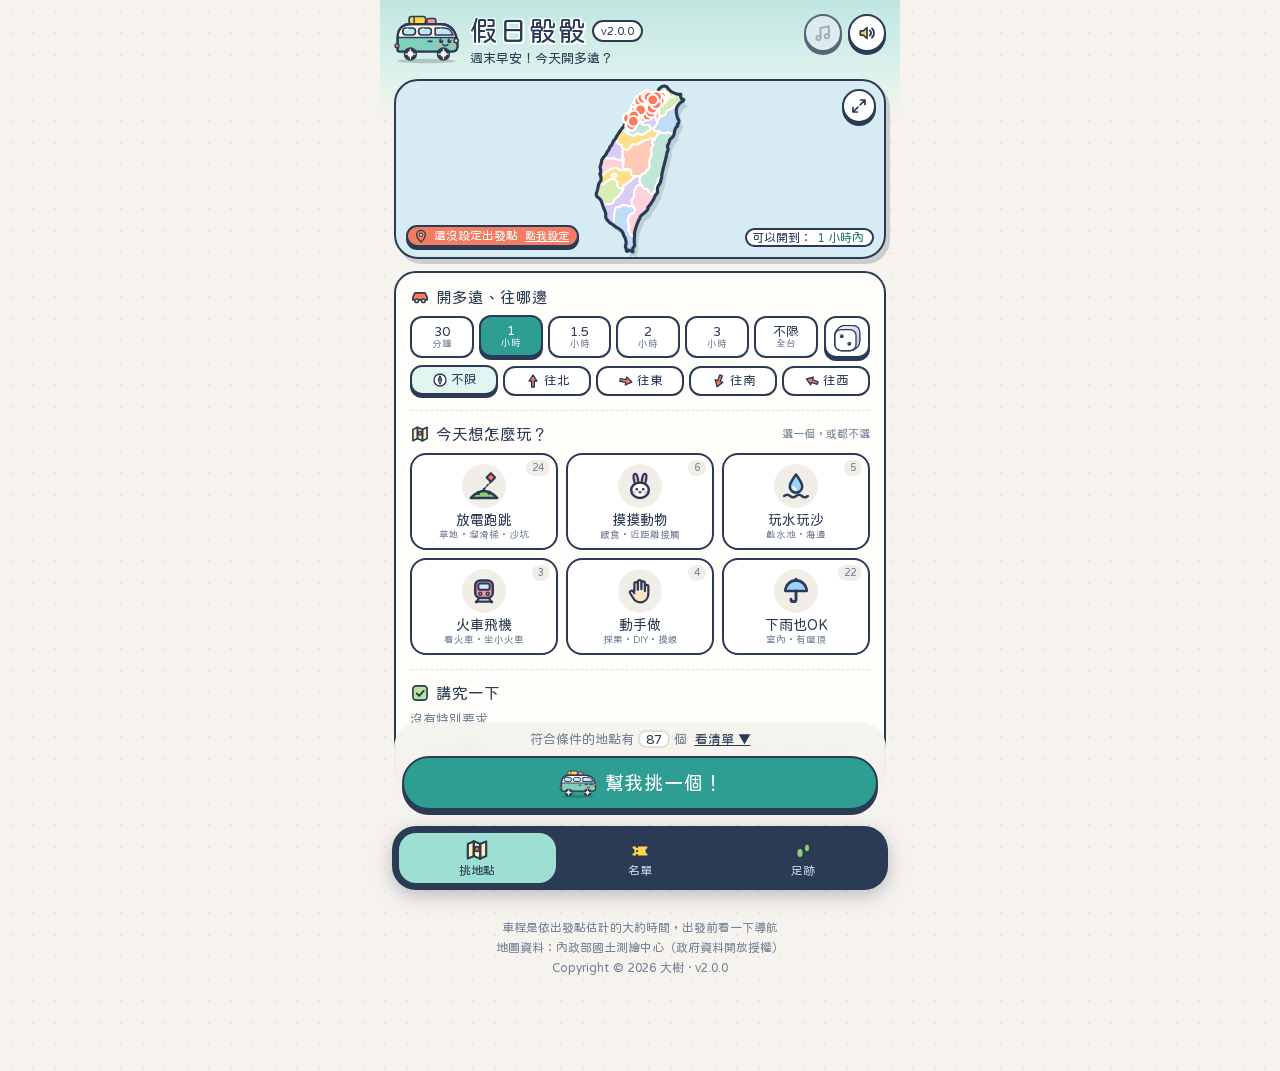
==== commit 8d161307: "v2.0.0：台灣地圖大改版 - 首頁改成 Q 版台灣地圖，從目前位置／地圖點選／存好的家往外擴散 - 開多遠（30 分～全台）＋方向；小地圖，按「幫我挑一個」自動放大 - 「今天想怎麼玩」6 張情境" ====
--- a/index.html
+++ b/index.html
@@ -50,94 +50,147 @@
 .app{max-width:520px;margin:0 auto}
 .pad{padding:0 16px}
 
-/* ---------- 風景（首頁上方） ---------- */
-.scene{position:relative;height:calc(env(safe-area-inset-top) + 318px);overflow:hidden;
-  background:linear-gradient(180deg,var(--sky1) 0%,var(--sky2) 55%,var(--sky3) 100%);border-radius:0 0 34px 34px}
-.scene .sun{position:absolute;left:18px;top:calc(env(safe-area-inset-top) + 64px);width:58px;height:58px}
-.scene .sun svg{animation:spinSlow 24s linear infinite;display:block}
-@keyframes spinSlow{to{transform:rotate(360deg)}}
-.cloud{position:absolute;opacity:.95}
-.cloud.c1{top:calc(env(safe-area-inset-top) + 92px);left:-20%;animation:drift 38s linear infinite}
-.cloud.c2{top:calc(env(safe-area-inset-top) + 140px);left:-20%;animation:drift 52s linear -20s infinite;opacity:.8}
-.cloud.c3{top:calc(env(safe-area-inset-top) + 58px);left:-20%;animation:drift 64s linear -40s infinite;opacity:.7}
+/* ---------- 上方天空標題列 ---------- */
+.top{position:relative;padding:calc(env(safe-area-inset-top) + 14px) 14px 54px;overflow:hidden;
+  background:linear-gradient(180deg,var(--sky1) 0%,var(--sky2) 65%,var(--sky3) 100%)}
+.top .cloud{position:absolute;opacity:.95}
+.top .cloud.c1{top:calc(env(safe-area-inset-top) + 58px);left:-20%;animation:drift 40s linear infinite}
+.top .cloud.c2{top:calc(env(safe-area-inset-top) + 20px);left:-20%;animation:drift 58s linear -25s infinite;opacity:.8}
 @keyframes drift{from{transform:translateX(0)}to{transform:translateX(140vw)}}
-.hills{position:absolute;left:0;right:0;bottom:70px;height:120px}
-.hills svg{width:100%;height:100%;display:block}
-.road{position:absolute;left:0;right:0;bottom:0;height:78px;background:var(--road);border-top:5px solid #454A57}
-.road::before{content:"";position:absolute;left:0;right:0;top:34px;height:5px;background:repeating-linear-gradient(90deg,var(--lane) 0 28px,transparent 28px 52px)}
-.road::after{content:"";position:absolute;left:0;right:0;bottom:0;height:12px;background:var(--grass-d)}
-.topbar{position:absolute;left:0;right:0;top:calc(env(safe-area-inset-top) + 12px);display:flex;align-items:flex-start;padding:0 16px;gap:8px;z-index:3}
-.ttl{flex:1;min-width:0;text-align:center;padding-left:84px}
-h1{margin:0;font-size:30px;font-weight:400;letter-spacing:.06em;line-height:1.2;white-space:nowrap;color:var(--ink);
-  text-shadow:2px 2px 0 #fff,-2px 2px 0 #fff,2px -2px 0 #fff,-2px -2px 0 #fff,0 3px 0 #fff,0 5px 0 rgba(43,58,85,.15)}
+.topbar{position:relative;z-index:2;display:flex;align-items:flex-start;gap:8px}
+.ttl{flex:1;min-width:0}
+h1{margin:0;font-size:28px;font-weight:400;letter-spacing:.05em;line-height:1.2;white-space:nowrap;color:var(--ink);
+  text-shadow:2px 2px 0 #fff,-2px 2px 0 #fff,2px -2px 0 #fff,-2px -2px 0 #fff,0 3px 0 #fff}
 #h1t{display:inline-block;line-height:1.2}
-.sub{font-size:13px;color:var(--ink);margin-top:2px;white-space:nowrap;opacity:.8}
+.sub{font-size:13px;color:var(--ink);margin-top:3px;white-space:nowrap;opacity:.85;overflow:hidden;text-overflow:ellipsis}
 .ver{display:inline-block;vertical-align:middle;margin-left:4px;border:2px solid var(--ink);background:var(--sun);border-radius:999px;font-size:11px;padding:0 7px;line-height:18px;text-shadow:none;letter-spacing:0}
 .snd{display:flex;gap:6px}
 .snd button{width:38px;height:38px;border-radius:50%;border:2.5px solid var(--ink);background:#fff;display:grid;place-items:center;padding:0;box-shadow:0 3px 0 var(--ink);transition:.15s}
 .snd button.off{background:#E3EAF2;opacity:.75}
 .snd button.off svg{opacity:.45}
 .snd button:active{transform:translateY(3px);box-shadow:none}
-
-/* 小路上的里程牌（1～6）和家 */
-.track{position:absolute;left:0;right:0;bottom:0;height:160px;z-index:2;pointer-events:none}
-.mile{position:absolute;bottom:76px;width:28px;margin-left:-14px;text-align:center;transform-origin:50% 100%}
-.mile b{display:block;width:28px;height:25px;border-radius:8px;border:2.5px solid var(--ink);color:#fff;font-weight:400;font-size:15px;line-height:20px;transition:box-shadow .2s}
-.mile i{display:block;width:4px;height:10px;background:var(--ink);margin:0 auto;border-radius:0 0 2px 2px}
-.mile.pass{animation:milePop .45s cubic-bezier(.2,1.6,.4,1)}
-.mile.here b{box-shadow:0 0 0 3px #fff,0 0 0 6px var(--sun)}
-@keyframes milePop{45%{transform:translateY(-10px) scale(1.3)}100%{transform:none}}
-.home{position:absolute;bottom:74px;width:38px;margin-left:-19px}
-.home svg{display:block;width:38px;height:36px}
-.carBox{position:absolute;left:0;bottom:12px;width:100px;height:73px;z-index:3;pointer-events:auto;border:0;background:none;padding:0;transform:translateX(-120px)}
-.carBox svg{width:100px;height:73px;display:block;overflow:visible}
+.vanBtn{flex:none;width:70px;height:51px;border:0;background:none;padding:0;margin:-2px 2px 0 -4px}
+.vanBtn svg{width:70px;height:51px;display:block;overflow:visible}
 .carBody{animation:carIdle .45s ease-in-out infinite alternate;transform-origin:50% 100%}
 @keyframes carIdle{to{transform:translateY(-1.2px)}}
-.carBox .wh{transform-box:view-box}
-.carBox.moving .wh{animation:wheel .32s linear infinite}
-@keyframes wheel{to{transform:rotate(360deg)}}
-.carBox.honk .carBody{animation:honk .5s cubic-bezier(.3,1.8,.5,1)}
+.vanBtn.honk .carBody{animation:honk .5s cubic-bezier(.3,1.8,.5,1)}
 @keyframes honk{0%{transform:scale(1.1,.86)}45%{transform:scale(.95,1.08) translateY(-6px)}100%{transform:none}}
-.carBox.hot .carBody{animation:hot .1s linear infinite}
+.vanBtn.hot .carBody{animation:hot .1s linear infinite}
 @keyframes hot{50%{transform:translateX(2px) rotate(1.5deg)}}
-.bubble{position:absolute;left:0;bottom:90px;z-index:5;background:#fff;border:2.5px solid var(--ink);border-radius:16px;padding:4px 11px;font-size:14px;white-space:nowrap;
-  opacity:0;transform:scale(.4) translateY(8px);transform-origin:var(--tx,50%) 100%;transition:opacity .15s,transform .25s cubic-bezier(.2,1.6,.4,1);pointer-events:none}
-.bubble::before{content:"";position:absolute;left:var(--tx,50%);margin-left:-7px;bottom:-11px;border:7px solid transparent;border-top-color:var(--ink);border-bottom:0}
-.bubble::after{content:"";position:absolute;left:var(--tx,50%);margin-left:-5.5px;bottom:-7px;border:5.5px solid transparent;border-top-color:#fff;border-bottom:0}
+.bubble{position:absolute;left:12px;top:calc(env(safe-area-inset-top) + 70px);z-index:6;background:#fff;border:2.5px solid var(--ink);border-radius:16px;padding:4px 11px;font-size:14px;white-space:nowrap;
+  opacity:0;transform:scale(.4) translateY(-8px);transform-origin:20px 0;transition:opacity .15s,transform .25s cubic-bezier(.2,1.6,.4,1);pointer-events:none}
+.bubble::before{content:"";position:absolute;left:22px;top:-11px;border:7px solid transparent;border-bottom-color:var(--ink);border-top:0}
+.bubble::after{content:"";position:absolute;left:23.5px;top:-7px;border:5.5px solid transparent;border-bottom-color:#fff;border-top:0}
 .bubble.show{opacity:1;transform:none}
 
-/* ---------- 路標 ---------- */
-.signs{display:grid;grid-template-columns:repeat(4,1fr);gap:8px;margin:-6px 0 0;padding:0 14px;position:relative;z-index:3}
-.sign{position:relative;border:0;background:none;padding:0 0 20px;transition:transform .25s cubic-bezier(.2,1.6,.4,1),opacity .2s}
-.sign::before,.sign::after{content:"";position:absolute;bottom:0;width:6px;height:24px;background:#8E98A8;border:2px solid var(--ink);border-top:0;border-radius:0 0 3px 3px;z-index:-1}
-.sign::before{left:28%} .sign::after{right:28%}
-.sign .pl{display:block;border-radius:12px;border:2.5px solid var(--ink);padding:3px;box-shadow:0 4px 0 var(--ink)}
-.sign .in{display:block;border:2px solid rgba(255,255,255,.9);border-radius:8px;color:#fff;padding:5px 2px 4px;text-align:center}
-.sign .ex{display:inline-block;font-size:10px;background:#fff;color:var(--ink);border-radius:5px;padding:0 4px;line-height:15px}
-.sign b{display:block;font-weight:400;font-size:15px;white-space:nowrap;margin-top:2px;letter-spacing:.04em}
-.sign small{display:block;font-size:10.5px;white-space:nowrap;opacity:.95}
-.sign .pin{position:absolute;top:-10px;left:50%;transform:translateX(-50%) rotate(-6deg);background:var(--sun);border:2px solid var(--ink);border-radius:7px;font-size:11px;padding:0 6px;line-height:17px;white-space:nowrap}
-.signs.locked .sign:not(.on){opacity:.4}
-.sign.hit{animation:signHit .9s cubic-bezier(.2,1.6,.4,1)}
-@keyframes signHit{0%{transform:none}25%{transform:rotate(-7deg) scale(1.12)}50%{transform:rotate(5deg) scale(1.1)}75%{transform:rotate(-2deg) scale(1.06)}100%{transform:scale(1.04)}}
-.sign.won .pl{box-shadow:0 4px 0 var(--ink),0 0 0 4px var(--sun)}
-.signTip{text-align:center;font-size:12px;color:var(--ink2);margin:6px 0 0}
-
-/* 骰子本體就是按鈕 */
-.dieStage{position:relative;height:196px;margin-top:4px}
-.dieWrap{position:absolute;left:50%;top:14px;width:136px;height:136px;margin-left:-68px;border:0;background:none;padding:0;z-index:4}
-.dieIdle{width:136px;height:136px;animation:dieIdle 2.6s ease-in-out infinite}
-@keyframes dieIdle{0%,100%{transform:none}50%{transform:translateY(-8px) rotate(-4deg)}}
-.dieWrap svg{display:block;width:136px;height:136px;overflow:visible}
-.dieWrap:active svg{transform:scale(.94)}
-.dieShadow{position:absolute;left:50%;top:150px;width:104px;height:14px;margin-left:-58px;border-radius:50%;background:rgba(43,58,85,.18)}
-.tapHint{position:absolute;left:0;right:0;top:170px;text-align:center;font-size:14px;color:var(--ink)}
-.tapHint span{display:inline-flex;align-items:center;gap:5px;background:#fff;border:2px solid var(--ink);border-radius:999px;padding:2px 12px;animation:hint 1.6s ease-in-out infinite}
-@keyframes hint{50%{transform:translateY(-3px)}}
-.tapHint.off span{opacity:0;transition:opacity .2s}
-.pool{text-align:center;font-size:13px;color:var(--ink2);margin-top:6px}
+/* ---------- 台灣地圖 ---------- */
+.mapCard{position:relative;margin:-40px 14px 0;height:200px;transition:height .45s cubic-bezier(.3,1.2,.5,1);background:#CDEAF9;background-image:radial-gradient(rgba(255,255,255,.55) 1.5px,transparent 1.5px);background-size:16px 16px;border:2.5px solid var(--ink);border-radius:24px;overflow:hidden;
+  box-shadow:4px 5px 0 rgba(43,58,85,.2);z-index:3}
+.mapCard>svg{display:block;width:100%;height:100%}
+.mapCard .county{transition:fill .45s ease}
+.mapCard .tag{position:absolute;left:10px;bottom:10px;display:flex;align-items:center;gap:5px;background:#fff;border:2px solid var(--ink);border-radius:999px;padding:2px 10px 2px 6px;font-size:13px;pointer-events:none;max-width:58%;white-space:nowrap}
+.mapCard #fromTag{pointer-events:auto;cursor:pointer;box-shadow:0 3px 0 var(--ink)}
+.mapCard #fromTag .chg{font-size:11px;color:var(--ink2);text-decoration:underline;margin-left:2px}
+.mapCard.noOrigin #fromTag{background:var(--coral);color:#fff;animation:pulse 1.4s ease-in-out infinite}
+.mapCard.noOrigin #fromTag .chg{color:#fff}
+@keyframes pulse{50%{transform:scale(1.06)}}
+.mapCard.tapping{cursor:crosshair;box-shadow:0 0 0 4px var(--coral),4px 5px 0 rgba(43,58,85,.2)}
+.mapCard.tapping::after{content:"點一下地圖，選出發地點";position:absolute;left:50%;top:12px;transform:translateX(-50%);background:var(--coral);color:#fff;border:2px solid var(--ink);border-radius:999px;padding:3px 12px;font-size:14px;white-space:nowrap;pointer-events:none}
+.mapCard .reachTag{left:auto;right:10px;background:var(--sun)}
+.mapCard .reachTag b{font-weight:400}
+.dot{transition:fill .25s}
+.mapCard.picking .dot.on{fill:#FFC7B8}
+.dot.flash{fill:var(--sun)!important}
+
+/* ---------- 控制面板 ---------- */
+.panel{position:relative;background:var(--paper);border:2.5px solid var(--ink);border-radius:20px;padding:14px 14px 16px;margin:16px 14px 0;box-shadow:4px 5px 0 rgba(43,58,85,.18)}
+.panel h3{margin:0 0 8px;font-weight:400;font-size:16px;display:flex;align-items:center;gap:6px}
+.panel h3 small{margin-left:auto;font-size:11px;color:var(--ink2)}
+.panel .sec+.sec{margin-top:14px;padding-top:12px;border-top:2px dashed var(--kraft)}
+.reachRow{display:flex;gap:8px;align-items:stretch}
+.seg{flex:1;display:grid;grid-template-columns:repeat(5,1fr);gap:4px}
+.seg button{border:2.5px solid var(--ink);background:#fff;border-radius:12px;padding:7px 0 6px;font-size:13px;line-height:1.15;white-space:nowrap;transition:.15s}
+.seg button small{display:block;font-size:10px;color:var(--ink2)}
+.seg button.on{background:var(--sun);box-shadow:0 3px 0 var(--ink);transform:translateY(-2px)}
+.dirSeg{grid-template-columns:repeat(5,1fr)}
+.dirSeg button{display:flex;flex-direction:column;align-items:center;gap:2px}
+.dirSeg button.on{background:#FFD3C6}
+.rndBtn{flex:none;width:58px;border:2.5px solid var(--ink);background:#fff;border-radius:14px;padding:3px 0 2px;display:flex;flex-direction:column;align-items:center;font-size:11px;box-shadow:0 3px 0 var(--ink)}
+.rndBtn svg{width:34px;height:34px;display:block;overflow:visible}
+.rndBtn:active{transform:translateY(3px);box-shadow:none}
+.rndBtn.spin svg{animation:rndSpin .5s linear infinite}
+@keyframes rndSpin{to{transform:rotate(360deg)}}
+.farRow{display:flex;align-items:center;gap:8px;margin-top:10px;font-size:13px}
+.farRow .t{flex:1;color:var(--ink)}
+.farRow .t small{display:block;font-size:11px;color:var(--ink2)}
+.sw2{flex:none;width:48px;height:28px;border-radius:999px;border:2.5px solid var(--ink);background:#E3EAF2;position:relative;padding:0;transition:.2s}
+.sw2::after{content:"";position:absolute;top:2px;left:2px;width:19px;height:19px;border-radius:50%;background:#fff;border:2px solid var(--ink);transition:transform .2s}
+.sw2.on{background:var(--coral)}
+.sw2.on::after{transform:translateX(20px)}
+.hint{font-size:11.5px;color:var(--ink2);margin-top:8px}
+.goRow{margin:14px 14px 0;text-align:center}
+.goBtn{width:100%;border:3px solid var(--ink);border-radius:999px;background:var(--sun);font-size:21px;padding:13px 10px;display:flex;align-items:center;justify-content:center;gap:8px;box-shadow:0 6px 0 var(--ink);letter-spacing:.04em}
+.goBtn:active{transform:translateY(5px);box-shadow:0 1px 0 var(--ink)}
+.goBtn:disabled{opacity:.7}
+.goBtn svg{width:46px;height:34px;overflow:visible}
+.pool{display:block;width:100%;border:0;background:none;text-align:center;font-size:13px;color:var(--ink2);margin-top:8px;padding:4px}
+.pool .more{color:var(--ink);text-decoration:underline;margin-left:4px}
+.poolList{margin-top:6px;max-height:300px;overflow-y:auto;-webkit-overflow-scrolling:touch;background:var(--paper);border:2.5px solid var(--ink);border-radius:16px;padding:6px;text-align:left}
+.poolList .pl{display:flex;align-items:center;gap:8px;width:100%;border:0;border-bottom:2px dashed var(--kraft);background:none;padding:7px 4px;text-align:left}
+.poolList .pl:last-child{border-bottom:0}
+.poolList .m{flex:none;width:40px;height:34px;border-radius:9px;border:2px solid var(--ink);color:#fff;display:grid;place-items:center;font-size:15px;line-height:1}
+.poolList .m small{font-size:9px;display:block}
+.poolList .tx{flex:1;min-width:0}
+.poolList .tx b{display:block;font-weight:400;font-size:15px;white-space:nowrap;overflow:hidden;text-overflow:ellipsis}
+.poolList .tx small{display:block;font-size:11px;color:var(--ink2)}
+.poolList .tg{flex:none;display:flex;gap:1px}
 .pool b{color:var(--ink);font-weight:400;background:#fff;border:2px solid var(--line);border-radius:8px;padding:0 6px}
 
+
+/* 條件按鈕：前面是勾選圓圈 */
+.ltag.ltag{padding:6px 12px 6px 7px}
+.ltag.ltag::before{display:none}
+.ltag .ck{flex:none;width:19px;height:19px;border-radius:50%;border:2px solid var(--ink);background:#fff;display:grid;place-items:center}
+.ltag.on .ck{background:var(--ink)}
+.ltag.ltag.on{background:#C8EBB2;transform:none}
+.ltag.ltag.on:nth-child(2n){transform:none}
+
+.chipGrp+.chipGrp{margin-top:12px}
+.chipTitle{font-size:12.5px;color:#7A869A;margin:0 0 6px 2px;letter-spacing:.05em}
+.tg .more{font-size:11px;font-weight:700;color:#7A869A;margin-left:1px}
+
+/* ===== 小地圖 ↔ 大地圖 ===== */
+.mapCard.big{height:min(440px,56vh);min-height:340px}
+.mapCard:not(.big) #labels{display:none}
+.mapCard:not(.big) .tag{font-size:12px;padding:1px 8px 1px 5px}
+.zoomBtn{position:absolute;right:8px;top:8px;width:34px;height:34px;border-radius:50%;border:2px solid var(--ink);background:#fff;display:grid;place-items:center;box-shadow:0 3px 0 var(--ink);padding:0}
+.zoomBtn:active{transform:translateY(2px);box-shadow:0 1px 0 var(--ink)}
+/* 幫我挑一個：固定在下方導覽列上面，選條件時隨時按得到 */
+.goRow{position:sticky;bottom:calc(env(safe-area-inset-bottom) + var(--nav-h) + 18px);z-index:30;margin:12px 14px 0;padding:6px 8px 8px;background:rgba(244,248,251,.92);-webkit-backdrop-filter:blur(6px);backdrop-filter:blur(6px);border-radius:26px}
+.goRow .pool{margin:0 0 6px}
+.goBtn{padding:10px 10px;font-size:19px}
+.goBtn svg{width:40px;height:30px}
+#poolList{margin:12px 14px 0}
+/* 條件按鈕縮小一點，畫面比較集中 */
+.panel{padding:12px 12px 14px;margin-top:12px}
+.panel .sec+.sec{margin-top:10px;padding-top:9px}
+.panel h3{font-size:15px;margin-bottom:6px}
+.seg button{padding:5px 0 4px;font-size:12.5px}
+#chips .tags{gap:6px 6px}
+.ltag.ltag{padding:3px 9px 3px 5px;font-size:13.5px;gap:4px;border-width:2px}
+.ltag .ck{width:16px;height:16px}
+.ltag .ck svg{width:10px;height:10px}
+.ltag svg.ic{width:16px;height:16px}
+.chipGrp+.chipGrp{margin-top:8px}
+.chipTitle{font-size:11.5px;margin-bottom:4px}
+.hint{margin-top:5px}
+body #toast{bottom:calc(env(safe-area-inset-bottom) + var(--nav-h) + 128px)}
+.mapCard{height:180px}
+.dirSeg button small{display:none}
+.dirSeg button{flex-direction:row;justify-content:center;gap:2px;padding:6px 0}
+.dirSeg button svg{width:16px;height:16px}
+.farRow{margin-top:7px}
+.panel .hint{display:none}
 /* ---------- 行前檢查（條件） ---------- */
 .board{position:relative;background:var(--paper);border:2.5px solid var(--ink);border-radius:20px;padding:26px 16px 16px;margin:24px 16px 0;box-shadow:5px 6px 0 rgba(43,58,85,.18)}
 .board .clip{position:absolute;top:-16px;left:50%;transform:translateX(-50%);width:96px;height:30px}
@@ -280,92 +333,206 @@
 #confetti svg{position:absolute;left:var(--x);top:-30px;animation:fall var(--d) cubic-bezier(.25,.6,.4,1) var(--dl) both}
 @keyframes fall{0%{transform:translate(0,0) rotate(0)}100%{transform:translate(var(--dx),110vh) rotate(var(--r))}}
 
-/* ---------- 開機畫面：天空 → 小路畫出來 → 骰子掉到路上彈跳 → 字跳出 → 飛到首頁 ---------- */
+/* ---------- 開機畫面：天空 → 台灣浮出來 → 從家裡一圈圈擴散 → 字跳出 → 標題飛到首頁 ---------- */
 #splash{position:fixed;inset:0;z-index:200;overflow:hidden;pointer-events:none}
 #splash .sp-bg{position:absolute;inset:0;background:linear-gradient(180deg,#8FD0F5 0%,#C4E9FC 55%,#EAF7FF 100%);transition:opacity .5s ease}
-#splash .sp-road{position:absolute;left:0;right:0;top:calc(36% + 112px);height:64px;background:var(--road);border-top:5px solid #454A57;transform:scaleX(0);transform-origin:0 50%}
-#splash .sp-road::before{content:"";position:absolute;left:0;right:0;top:27px;height:5px;background:repeating-linear-gradient(90deg,var(--lane) 0 28px,transparent 28px 52px)}
-#splash.sp-live .sp-road{animation:spRoad .55s cubic-bezier(.5,0,.2,1) .05s both}
-@keyframes spRoad{to{transform:none}}
-#splash .sp-cloud{position:absolute;opacity:0}
-#splash .sp-cloud.a{left:8%;top:18%} #splash .sp-cloud.b{right:6%;top:26%}
-#splash.sp-live .sp-cloud{animation:spCloud .8s ease-out both}
-#splash.sp-live .sp-cloud.b{animation-delay:.12s}
-@keyframes spCloud{0%{opacity:0;transform:translateX(-30px)}100%{opacity:.95;transform:none}}
-#splash .sp-die{position:absolute;left:50%;top:36%;width:120px;height:120px;margin-left:-60px;transform-origin:0 0}
-#splash .sp-drop{width:120px;height:120px;opacity:0}
-#splash.sp-live .sp-drop{animation:spDrop 1.2s cubic-bezier(.3,.6,.4,1) .35s both}
-@keyframes spDrop{0%{opacity:0;transform:translateY(-260px) rotate(-200deg)}10%{opacity:1}42%{transform:translateY(8px) rotate(8deg) scale(1.08,.9)}58%{transform:translateY(-34px) rotate(-6deg)}76%{transform:translateY(2px) rotate(2deg) scale(1.03,.97)}88%,100%{opacity:1;transform:none}}
-#splash .sp-die svg{width:120px;height:120px;display:block;overflow:visible}
-#splash .sp-title{position:absolute;left:0;top:calc(36% + 200px);font-size:40px;letter-spacing:.06em;line-height:1.2;color:var(--ink);white-space:nowrap;transform-origin:0 0;display:inline-block;
-  text-shadow:2px 2px 0 #fff,-2px 2px 0 #fff,2px -2px 0 #fff,-2px -2px 0 #fff,0 3px 0 #fff,0 5px 0 rgba(43,58,85,.15)}
+#splash .sp-map{position:absolute;left:50%;top:9%;width:210px;height:378px;margin-left:-105px;opacity:0}
+#splash .sp-map svg{width:100%;height:100%;display:block;overflow:visible}
+#splash.sp-live .sp-map{animation:spMap .7s cubic-bezier(.2,1.3,.4,1) .05s both}
+@keyframes spMap{0%{opacity:0;transform:translateY(30px) scale(.8)}100%{opacity:1;transform:none}}
+#splash .sp-ring{fill:#FFD54A;fill-opacity:.25;stroke:var(--coral);stroke-width:7;opacity:0}
+#splash.sp-live .sp-ring{animation:spRing 1.6s ease-out infinite}
+#splash.sp-live .sp-ring.r2{animation-delay:.55s}
+#splash.sp-live .sp-ring.r3{animation-delay:1.1s}
+@keyframes spRing{0%{opacity:.9;transform:scale(.1)}100%{opacity:0;transform:scale(1)}}
+#splash .sp-title{position:absolute;left:0;top:calc(9% + 392px);font-size:40px;letter-spacing:.05em;line-height:1.2;color:var(--ink);white-space:nowrap;transform-origin:0 0;display:inline-block;
+  text-shadow:2px 2px 0 #fff,-2px 2px 0 #fff,2px -2px 0 #fff,-2px -2px 0 #fff,0 3px 0 #fff}
 #splash .sp-title span{display:inline-block;opacity:0}
-#splash.sp-live .sp-title span{animation:spLetter .5s cubic-bezier(.2,1.6,.4,1) both;animation-delay:calc(.95s + var(--i) * 110ms)}
+#splash.sp-live .sp-title span{animation:spLetter .5s cubic-bezier(.2,1.6,.4,1) both;animation-delay:calc(.75s + var(--i) * 110ms)}
 @keyframes spLetter{0%{opacity:0;transform:translateY(18px) rotate(-10deg) scale(.4)}100%{opacity:1;transform:none}}
-#splash .sp-tag{position:absolute;left:0;right:0;top:calc(36% + 256px);text-align:center;font-size:16px;color:var(--ink2);opacity:0}
-#splash.sp-live .sp-tag{animation:spTag .6s ease 1.55s both}
+#splash .sp-tag{position:absolute;left:0;right:0;top:calc(9% + 448px);text-align:center;font-size:16px;color:var(--ink2);opacity:0}
+#splash.sp-live .sp-tag{animation:spTag .6s ease 1.35s both}
 @keyframes spTag{0%{opacity:0;transform:translateY(8px)}100%{opacity:1;transform:none}}
-#splash.sp-exit .sp-bg,#splash.sp-exit .sp-tag,#splash.sp-exit .sp-road,#splash.sp-exit .sp-cloud{opacity:0!important;transition:opacity .45s ease;animation:none}
-#splash.sp-exit .sp-road{transform:none}
+#splash.sp-exit .sp-bg,#splash.sp-exit .sp-tag,#splash.sp-exit .sp-map{opacity:0!important;transition:opacity .45s ease;animation:none}
 #splash.sp-fade{opacity:0;transition:opacity .5s ease}
-@media (max-height:700px){#splash .sp-die{top:28%}#splash .sp-road{top:calc(28% + 112px)}#splash .sp-title{top:calc(28% + 200px)}#splash .sp-tag{top:calc(28% + 256px)}}
+@media (max-height:700px){#splash .sp-map{top:5%;width:170px;height:306px;margin-left:-85px}#splash .sp-title{top:calc(5% + 318px)}#splash .sp-tag{top:calc(5% + 372px)}}
 body.booting .app,body.booting .nav{opacity:0}
-body.sp-flying #h1t,body.sp-flying #dieWrap{visibility:hidden}
-body.enter .signs .sign,body.enter .dieStage .tapHint,body.enter .board,body.enter .snd,body.enter .sub,body.enter .ver,body.enter .pool,body.enter .signTip{animation:rise .55s cubic-bezier(.2,1.3,.4,1) both}
+body.sp-flying #h1t{visibility:hidden}
+body.enter .mapCard,body.enter .panel,body.enter .goRow,body.enter .snd,body.enter .vanBtn,body.enter .sub,body.enter .ver{animation:rise .55s cubic-bezier(.2,1.3,.4,1) both}
 body.enter .nav{animation:navUp .55s cubic-bezier(.2,1.3,.4,1) .3s both}
-body.enter .sign:nth-child(1){animation-delay:.05s} body.enter .sign:nth-child(2){animation-delay:.1s} body.enter .sign:nth-child(3){animation-delay:.15s} body.enter .sign:nth-child(4){animation-delay:.2s}
-body.enter .dieStage .tapHint{animation-delay:.3s} body.enter .board{animation-delay:.34s} body.enter .track .mile,body.enter .track .home{animation:fadeIn .5s ease .15s both}
+body.enter .mapCard{animation-delay:.05s} body.enter .goRow{animation-delay:.15s} body.enter .panel{animation-delay:.25s}
+body.enter .vanBtn{animation:vanIn .9s cubic-bezier(.2,1.1,.4,1) .1s both}
+
 @keyframes rise{0%{opacity:0;transform:translateY(24px)}100%{opacity:1;transform:none}}
 @keyframes navUp{0%{opacity:0;transform:translate(-50%,40px)}100%{opacity:1;transform:translate(-50%,0)}}
-@keyframes fadeIn{0%{opacity:0}100%{opacity:1}}
+@keyframes vanIn{0%{transform:translateX(-60vw)}100%{transform:none}}
 @media (prefers-reduced-motion:reduce){#splash *{animation:none!important;opacity:1!important;transform:none!important}}
+/* ===== 主題：成熟一點的可愛（薄荷綠＋珊瑚，暖白底） ===== */
+:root{
+  --ink:#2B3A55; --ink2:#738096; --line:#E3DED4;
+  --sun:#9EDFD3;           /* 原本的黃色 → 淡薄荷：選中、標籤 */
+  --pri:#2E9E92;           /* 主色：深一點的薄荷綠 */
+  --pri-d:#21796F;
+  --coral:#F27D62; --paper:#FFFDF9; --kraft:#E8DFD0;
+  --sky1:#BFE6E0; --sky2:#DDF1EC; --sky3:#F6F3EE;
+}
+html,body{background:#F6F3EE}
+body{background-image:radial-gradient(rgba(43,58,85,.07) 1.2px,transparent 1.2px);background-size:22px 22px}
+.top{background:linear-gradient(180deg,#BFE6E0 0%,#DDF1EC 60%,#F6F3EE 100%)}
+
+/* 地圖 */
+.mapCard{background:#D7ECF2;border-color:var(--ink)}
+.mapCard .reachTag{background:#fff}
+.mapCard .reachTag b{color:var(--pri-d)}
+
+/* 卡片 */
+.panel{background:var(--paper);border:2px solid var(--ink);border-radius:22px;box-shadow:0 4px 0 rgba(43,58,85,.12);padding:14px 14px 14px}
+.panel h3{font-size:15.5px;margin:0 0 9px;color:var(--ink)}
+.panel h3 small{color:var(--ink2)}
+.panel .sec+.sec{margin-top:14px;padding-top:13px;border-top:1.5px dashed var(--kraft)}
+
+/* 開多遠：一排膠囊 */
+.reachRow{display:flex;gap:6px;align-items:stretch}
+.seg{gap:5px}
+.seg button{border:2px solid var(--ink);border-radius:12px;background:#fff;padding:6px 0 5px;font-size:13px;box-shadow:none;transform:none}
+.seg button small{font-size:9.5px}
+.seg button.on{background:var(--pri);color:#fff;box-shadow:0 3px 0 var(--ink);transform:translateY(-1px)}
+.seg button.on small{color:#E2F6F2}
+.rndBtn{flex:none;width:46px;border:2px solid var(--ink);border-radius:12px;background:#fff;padding:4px;display:grid;place-items:center;box-shadow:0 3px 0 var(--ink)}
+.rndBtn svg{width:30px;height:30px}
+/* 方向：小一號，跟開多遠疊在一起 */
+.dirSeg{margin-top:8px}
+.dirSeg button{display:flex;flex-direction:row;justify-content:center;align-items:center;gap:3px;padding:5px 0;font-size:12.5px}
+.dirSeg button.on{background:#E3F5F1;color:var(--ink);box-shadow:0 3px 0 var(--ink)}
+
+/* 情境卡：3×2 */
+.scenes{display:grid;grid-template-columns:repeat(3,1fr);gap:8px}
+.scene{position:relative;border:2px solid var(--ink);border-radius:16px;background:#fff;padding:9px 4px 8px;display:flex;flex-direction:column;align-items:center;gap:1px;transition:transform .15s,background .15s}
+.scene .si{width:44px;height:44px;border-radius:50%;background:#F1EEE7;display:grid;place-items:center;margin-bottom:3px;transition:background .15s}
+.scene b{font-weight:400;font-size:14px;white-space:nowrap}
+.scene small{font-size:9.5px;color:var(--ink2);white-space:nowrap}
+.scene i{position:absolute;top:5px;right:6px;font-style:normal;font-size:10px;color:var(--ink2);background:#F1EEE7;border-radius:999px;padding:0 6px;line-height:16px}
+.scene:active{transform:scale(.96)}
+.scene.on{background:#E3F5F1;box-shadow:0 3px 0 var(--ink);transform:translateY(-2px)}
+.scene.on .si{background:#fff;box-shadow:0 0 0 2.5px var(--pri)}
+.scene.on i{background:var(--pri);color:#fff}
+
+/* 講究一下：摘要＋按鈕 */
+.condSum{display:flex;flex-direction:column;gap:8px}
+.sumTags{display:flex;flex-wrap:wrap;gap:6px}
+.sumTag{display:inline-flex;align-items:center;gap:4px;border:2px solid var(--ink);border-radius:999px;background:#E3F5F1;padding:2px 6px 2px 8px;font-size:13px}
+.sumTag .x{margin-left:2px;width:16px;height:16px;border-radius:50%;background:var(--ink);color:#fff;display:grid;place-items:center;font-size:11px;line-height:1}
+.sumNone{font-size:13px;color:var(--ink2)}
+.addCond{display:flex;align-items:center;gap:6px;border:2px dashed var(--ink2);border-radius:14px;background:none;padding:9px 12px;font-size:14px;width:100%}
+.addCond small{margin-left:auto;font-size:11px;color:var(--ink2)}
+
+/* 條件 sheet */
+.condSheet .chipGrp{margin-top:14px}
+.condSheet .chipTitle{font-size:12px;color:var(--ink2);margin-bottom:6px}
+.condSheet .tags{display:flex;flex-wrap:wrap;gap:7px}
+.condSheet .ltag.ltag{padding:4px 11px 4px 6px;font-size:14px;gap:5px;border-width:2px;background:#fff;transform:none}
+.condSheet .ltag.ltag.on{background:#E3F5F1}
+.ltag .ck{width:17px;height:17px;border:2px solid var(--ink);border-radius:50%;display:grid;place-items:center;background:#fff;flex:none}
+.ltag.on .ck{background:var(--pri);border-color:var(--pri-d)}
+.condFoot{position:sticky;bottom:-1px;display:flex;gap:8px;margin-top:18px;padding:10px 0 4px;background:var(--paper)}
+.condFoot .btn{flex:none}
+.condFoot #condDone{flex:1}
+
+/* 主按鈕：薄荷綠＋白字 */
+.goRow{background:rgba(246,243,238,.92)}
+.goBtn{background:var(--pri);color:#fff;border:2.5px solid var(--ink);box-shadow:0 5px 0 var(--ink);font-size:19px;padding:10px}
+.goBtn:active{box-shadow:0 1px 0 var(--ink)}
+.pool b{border-color:var(--line)}
+.btn.yellow{background:var(--pri);color:#fff}
+.nav button.on{background:var(--sun)}
+.ver{background:#fff}
+.scene.zero:not(.on){opacity:.45}
+/* 跑馬燈：亮起的縣市 */
+.mapCard .county.lit{fill:#FF9F80!important;opacity:1!important;transition:none!important}
+.mapCard.picking .county:not(.lit){opacity:.45}
+.mapCard .county{transition:fill .45s ease,opacity .2s}
+.mapCard.picking .county{transition:fill .25s ease,opacity .2s}
+.mapCard .county.lit+.county{}
+
 </style>
 </head>
 <body class="booting">
+<!-- 台灣地圖底圖（給開機畫面、明信片重複使用） -->
+<svg width="0" height="0" style="position:absolute" aria-hidden="true"><defs><g id="twBase"></g></defs></svg>
+
 <div id="splash" aria-hidden="true">
   <div class="sp-bg"></div>
-  <div class="sp-cloud a" id="spC1"></div><div class="sp-cloud b" id="spC2"></div>
-  <div class="sp-road"></div>
-  <div class="sp-die" id="spDie"><div class="sp-drop" id="spDrop"></div></div>
+  <div class="sp-map" id="spMap"></div>
   <div class="sp-title" id="spTitle"></div>
-  <div class="sp-tag">骰一下，全家出發！</div>
+  <div class="sp-tag">今天，要開多遠？</div>
 </div>
 
 <div class="app">
-  <!-- ===== 骰子頁 ===== -->
+  <!-- ===== 首頁 ===== -->
   <section id="tabRoll">
-    <div class="scene">
-      <div class="sun" id="sun"></div>
-      <div class="cloud c1" id="cl1"></div><div class="cloud c2" id="cl2"></div><div class="cloud c3" id="cl3"></div>
-      <div class="hills" id="hills"></div>
-      <div class="road"></div>
+    <div class="top">
+      <div class="cloud c1" id="cl1"></div><div class="cloud c2" id="cl2"></div>
       <div class="topbar">
+        <button class="vanBtn" id="vanBtn" aria-label="叭叭車"><svg viewBox="0 0 110 80"><g class="carBody" id="van"></g></svg></button>
         <div class="ttl"><h1><span id="h1t">假日骰骰</span><button class="ver" id="verBtn"></button></h1><div class="sub" id="greet"></div></div>
         <div class="snd"><button id="bgmBtn" aria-label="背景音樂"></button><button id="sfxBtn" aria-label="音效"></button></div>
       </div>
-      <div class="track" id="track"></div>
-      <button class="carBox" id="carBox" aria-label="叭叭車"><svg viewBox="0 0 110 80"><g class="carBody" id="car"></g></svg></button>
-      <div class="bubble" id="bubble"></div>
     </div>
-
-    <div class="signs" id="signs"></div>
-    <div class="signTip" id="signTip"></div>
-
-    <div class="dieStage">
-      <div class="dieShadow" id="dieShadow"></div>
-      <button class="dieWrap" id="dieWrap" aria-label="骰一下"><div class="dieIdle" id="dieIdle"><svg id="die" viewBox="0 0 120 120"></svg></div></button>
-      <div class="tapHint" id="tapHint"><span id="tapHintIn"></span></div>
+    <div class="bubble" id="bubble"></div>
+
+    <div class="mapCard" id="mapCard">
+      <svg id="map" xmlns="http://www.w3.org/2000/svg">
+        <defs>
+          <clipPath id="landClip"><path id="landClipPath"/></clipPath>
+          <clipPath id="wedgeClip"><path id="wedgeClipPath"/></clipPath>
+          <!-- 遮罩：擴散圓（和方向扇形）以外的地方蓋一層淡白色 -->
+          <mask id="litMask" maskUnits="userSpaceOnUse" x="-3000" y="-3000" width="7000" height="7000">
+            <rect x="-3000" y="-3000" width="7000" height="7000" fill="#fff"/>
+            <g id="maskG"><circle id="maskCirc" fill="#000"/></g>
+          </mask>
+        </defs>
+        <g id="cam">
+          <path id="landShadow" fill="#2B3A55" opacity=".16"/>
+          <g id="counties"></g>
+          <path id="dimmer" fill="#F4F8FB" fill-opacity=".7" mask="url(#litMask)"/>
+          <path id="landStroke" fill="none" stroke="#2B3A55" stroke-width="3.2" stroke-linejoin="round" vector-effect="non-scaling-stroke"/>
+          <circle id="rippleRing" fill="none" stroke="#FF7A59"/>
+          <g id="labels"></g>
+          <g id="dots"></g>
+          <g id="home"></g>
+          <g id="pin" style="display:none"></g>
+          <g id="mapVan" style="display:none"></g>
+        </g>
+      </svg>
+      <div class="tag" id="fromTag"></div>
+      <div class="tag reachTag" id="reachTag"></div>
+      <button class="zoomBtn" id="zoomBtn" aria-label="放大地圖"></button>
     </div>
-    <div class="pool" id="poolInfo"></div>
-
-    <div class="board">
-      <svg class="clip" viewBox="0 0 96 30"><rect x="18" y="4" width="60" height="22" rx="8" fill="#B9C4D3" stroke="#2B3A55" stroke-width="2.5"/><rect x="38" y="0" width="20" height="10" rx="4" fill="#fff" stroke="#2B3A55" stroke-width="2.5"/></svg>
-      <h3 id="hCond"></h3>
-      <div class="note2">想要的條件貼上去，可以多選</div>
-      <div class="tags" id="chips"></div>
-      <div class="modeLine" id="modeLine"></div>
+
+
+    <div class="panel">
+      <div class="sec">
+        <h3 id="hReach"></h3>
+        <div class="reachRow"><div class="seg" id="reachSeg"></div><button class="rndBtn" id="rndBtn" aria-label="隨機決定開多遠"><svg viewBox="0 0 120 120" id="rndDie"></svg></button></div>
+        <div class="seg dirSeg" id="dirSeg"></div>
+      </div>
+      <div class="sec">
+        <h3 id="hScene"><small>選一個，或都不選</small></h3>
+        <div class="scenes" id="scenes"></div>
+      </div>
+      <div class="sec">
+        <h3 id="hCond"></h3>
+        <div class="condSum" id="chips"></div>
+      </div>
     </div>
-    <footer class="pad">車程是從新豐出發、假日一般路況的估計<br>Copyright © 2026 大樹 · <span class="footVer"></span></footer>
+
+    <div class="poolList" id="poolList" hidden></div>
+    <div class="goRow">
+      <button class="pool" id="poolInfo"></button>
+      <button class="goBtn" id="goBtn"></button>
+    </div>
+
+    <footer class="pad">車程是依出發點估計的大約時間，出發前看一下導航<br>地圖資料：內政部國土測繪中心（政府資料開放授權）<br>Copyright © 2026 大樹 · <span class="footVer"></span></footer>
   </section>
 
   <!-- ===== 名單頁 ===== -->
@@ -399,160 +566,358 @@
 <div id="confetti"></div>
 <div id="toast"></div>
 <script>
-/* ===== 內建口袋名單 =====
-   格式：[名稱, 地區, 車程分鐘(從新豐出發的估計), 標記, 一句話]
-   標記：雨＝雨天/室內可去　走＝推車、長輩好走　免＝免門票　吃＝附近好吃飯
-   車程分級：≤30 近郊／30–60 小旅行／60–90 遠一點／90+ 出遠門（依分鐘自動分級） */
+/* ===== 內建口袋名單（從新豐出發） =====
+   格式：[名稱, 地區, 車程分鐘(估計), 標記, 一句話, 緯度, 經度]
+   標記：草＝放電大草地　動＝餵小動物　水＝玩水　車＝火車　沙＝沙坑　滑＝溜滑梯　手＝動手體驗　機＝看飛機　蔭＝樹蔭　停＝好停車　奶＝哺乳室　泉＝泡腳溫泉　約＝要預約　雨＝雨天/室內可去　走＝推車、長輩好走　免＝免門票　吃＝附近好吃飯 */
 const BASE_RAW = [
-  // ---- 近郊 ≤30 分 ----
-  ["新豐紅樹林","新竹縣新豐",10,"走免","木棧道穿過紅樹林，看招潮蟹、彈塗魚，傍晚有夕陽"],
-  ["坡頭漁港","新竹縣新豐",12,"走免吃","小漁港散步看海，順便買海鮮"],
-  ["竹北水圳森林公園","竹北",15,"走免","湖畔木棧道，繞一圈約半小時"],
-  ["新瓦屋客家文化保存區","竹北",15,"走免吃","大草皮可以跑，客家老屋拍照"],
-  ["湖口老街","湖口",15,"免吃","紅磚拱廊老街，邊走邊吃"],
-  ["東興圳生態公園","竹北",18,"走免","水圳旁的平坦步道，散步很舒服"],
-  ["竹北新月沙灣","竹北",18,"免","海邊沙灘、看風車，玩沙記得帶小鏟子"],
-  ["竹北蓮華寺","竹北",18,"雨走免","百年觀音寺，安靜好走"],
-  ["湖口好客文創園區","湖口",18,"走免","老營區改建，大草地和老房子"],
-  ["新竹縣文化局","竹北",20,"雨走免","圖書館兒童區、展覽，下雨天好去處"],
-  ["遠百竹北","竹北",20,"雨走免吃","百貨逛街吃飯，推車好推"],
-  ["IKEA 新竹店","新竹",22,"雨走吃","逛家具、吃瑞典肉丸，有兒童區"],
-  ["新埔義民廟","新埔",25,"免吃","大廟走走，周邊客家小吃"],
-  ["新竹科學園區靜心湖","新竹市",25,"走免","園區湖畔，假日人少很清幽"],
-  ["巨城購物中心","新竹市",25,"雨走免吃","大型商場，吃喝逛一次滿足"],
-  ["南寮漁港＋17 公里海岸","新竹市",25,"走免吃","溜滑梯城堡、沙坑、波光市集，海邊散步"],
-  ["埔心牧場","楊梅",25,"走吃","餵動物、大草地，小孩放電"],
-  ["新埔老街","新埔",27,"免吃","客家老街，粄條、柿餅"],
-  ["大魯閣湳雅廣場","新竹市",28,"雨走免吃","室內商場，有遊樂設施"],
-  ["新埔柿餅（秋冬限定）","新埔",28,"免吃","大約 10–1 月曬柿餅，一片橘色很好拍"],
-  ["新竹市立動物園","新竹市",30,"走吃","65 歲以上、未滿 6 歲免票；週一休園"],
-  ["新竹公園＋玻璃工藝博物館","新竹市",30,"走免","湖畔散步，順便看玻璃藝術"],
-  ["新竹之心（東門城）","新竹市",30,"走免吃","市中心散步，附近好多小吃"],
-  ["新竹城隍廟商圈","新竹市",30,"免吃","米粉、貢丸、肉圓吃一輪"],
-  ["新屋綠色走廊","桃園新屋",30,"走免","綠蔭自行車道，平坦好推車"],
-  ["永安漁港","桃園新屋",30,"走免吃","彩虹橋看海，吃海鮮"],
-
-  // ---- 小旅行 30–60 分 ----
-  ["新竹十八尖山","新竹市",32,"免","林蔭步道，坡比較陡，適合腳力好的"],
-  ["Xpark 水族館","桃園青埔",35,"雨走吃","企鵝、水母很療癒；4 歲以下免費"],
-  ["華泰名品城","桃園青埔",35,"雨走免吃","Outlet 逛街吃飯，旁邊就是 Xpark"],
-  ["桃園市兒童美術館","桃園青埔",35,"雨走","給小朋友的美術館，展覽常換"],
-  ["香山親子館","新竹市",35,"雨免","0–12 歲兒童免費室內遊戲區"],
-  ["新竹青青草原","新竹市",35,"免","超長溜滑梯、大草原放風箏"],
-  ["香山濕地賞蟹步道","新竹市",38,"走免","退潮看螃蟹，步道平坦"],
-  ["關西老街＋東安古橋","關西",38,"免吃","老街吃仙草，古橋拍照"],
-  ["六福村","關西",40,"吃","主題樂園＋野生動物園，玩一整天"],
-  ["小人國主題樂園","龍潭",40,"走吃","迷你建築、遊樂設施，推車好走"],
-  ["龍潭大池","龍潭",40,"走免吃","環湖步道、吊橋，附近吃客家菜"],
-  ["桃園機場觀景台","大園",40,"雨走免吃","看飛機起降，小朋友超興奮"],
-  ["觀音蓮花園（夏季）","桃園觀音",40,"免吃","大約 6–9 月蓮花季，吃蓮子料理"],
-  ["草漯沙丘","桃園觀音",40,"免","北台灣大沙丘，沙地不好推車"],
-  ["寶山水庫","寶山",40,"免","環湖走走看山景"],
-  ["金勇番茄農場（冬春）","關西",40,"吃","大約冬天到春天可以採番茄"],
-  ["頭份尚順育樂世界","頭份",40,"雨走吃","室內樂園＋商場＋電影院"],
-  ["竹東動漫園區","竹東",42,"雨走免","動漫展覽，室內好逛"],
-  ["蕭如松藝術園區","竹東",42,"走","日式宿舍群，安靜好拍"],
-  ["竹東中央市場","竹東",42,"免吃","在地小吃一條街"],
-  ["石門水庫","大溪",45,"吃","吃活魚、看水庫，有些坡"],
-  ["北埔老街","北埔",45,"免吃","擂茶、柿餅、客家小吃"],
-  ["軟橋彩繪村","竹東",45,"走免","牆上彩繪很好拍，路平好走"],
-  ["竹南崎頂子母隧道","竹南",45,"免","老鐵道隧道步道，可以看海"],
-  ["龍鳳漁港","竹南",45,"走免吃","漁港吃海鮮，看海"],
-  ["許厝港濕地","大園",45,"走免","賞鳥、看海，步道平坦"],
-  ["八德埤塘自然生態公園","八德",45,"走免","埤塘環湖步道"],
-  ["桃園市立圖書館總館","桃園",45,"雨走免","超大新圖書館，兒童區很棒"],
-  ["橫山書法藝術公園","大園",45,"走免","大草坪、水池，可以野餐"],
-  ["IKEA 桃園店","桃園",45,"雨走吃","逛家具吃肉丸"],
-  ["合興車站","橫山",50,"免","愛情火車站，小站散步拍照"],
-  ["峨眉湖","峨眉",50,"免","環湖步道、吊橋，有些坡"],
-  ["綠世界生態農場","北埔",50,"吃","羊駝、鳥類表演，坡比較多"],
-  ["大溪老街","大溪",50,"免吃","巴洛克老街、豆干"],
-  ["造橋香格里拉樂園","造橋",50,"吃","老牌遊樂園，小小孩也能玩"],
-  ["苗栗火車頭園區","苗栗市",50,"雨走","火車頭展館，門票百元左右"],
-  ["功維敘隧道","苗栗市",50,"走免","七彩燈光老隧道，步道平坦"],
-  ["永和山水庫","頭份",50,"免","環湖步道看湖景"],
-  ["貓裏山公園","苗栗市",52,"免","山上公園看市景"],
-  ["內灣老街","橫山",55,"免吃","老街、吊橋、野薑花粽"],
-  ["馬武督探索森林","關西",55,"吃","柳杉林步道，空氣超好"],
-  ["慈湖","大溪",55,"走免","湖畔步道、衛兵交接"],
-  ["臺灣客家文化館","銅鑼",55,"雨走免","免門票，有大型親子遊戲區"],
-  ["後龍好望角","後龍",55,"免","海邊大風車步道，風很大記得帶外套"],
-  ["後龍過港隧道","後龍",55,"走免","黃金燈光鐵道隧道，騎車散步都好"],
-  ["明德水庫（日新島）","頭屋",55,"走免吃","湖心小島散步，喝咖啡"],
-  ["鶯歌老街＋陶瓷博物館","鶯歌",55,"雨吃","捏陶 DIY、逛陶瓷"],
-  ["林口三井 Outlet","林口",55,"雨走免吃","逛街吃飯，推車好推"],
-  ["公館棗莊古藝庭園","公館",58,"吃","庭園餐廳吃客家菜"],
-
-  // ---- 遠一點 60–90 分 ----
-  ["三峽老街＋祖師廟","三峽",60,"免吃","紅磚老街、金牛角"],
-  ["新北大都會公園","新北三重",60,"走免","超大草皮、共融遊戲場"],
-  ["板橋林家花園","新北板橋",60,"免","古典園林，有一些階梯"],
-  ["飛牛牧場","通霄",65,"吃","餵小牛、大草原，坡比較多"],
-  ["通霄精鹽廠","通霄",65,"雨免吃","鹽的觀光工廠，吃鹹冰棒"],
-  ["三義木雕街＋木雕博物館","三義",65,"雨吃","看木雕，博物館室內好逛"],
-  ["南庄老街","南庄",65,"免吃","桂花巷、老街小吃，有坡"],
-  ["八里左岸＋十三行博物館","新北八里",65,"雨走吃","河岸騎車散步，博物館室內"],
-  ["大稻埕碼頭＋迪化街","台北大同",65,"免吃","看夕陽、逛南北貨"],
-  ["白沙屯拱天宮","通霄",68,"免吃","海線大廟，附近小吃"],
-  ["華山 1914 文創園區","台北中正",68,"雨走免吃","展覽、市集、文創小店"],
-  ["勝興車站","三義",70,"免吃","舊山線老車站，有坡"],
-  ["舊山線鐵道自行車","三義",70,"吃","騎鐵道車過山洞，要先預約"],
-  ["大湖草莓園（冬春）","大湖",70,"吃","大約 12–4 月採草莓"],
-  ["大湖酒莊","大湖",70,"雨免吃","草莓酒、草莓冰淇淋"],
-  ["苑裡藺草文化館","苑裡",70,"雨免","藺草編織 DIY"],
-  ["台北兒童新樂園","台北士林",70,"走吃","小小孩的遊樂園，推車友善"],
-  ["國立臺灣科學教育館","台北士林",70,"雨走吃","互動科學展，室內玩一整天"],
-  ["台北市立天文館","台北士林",70,"雨走","宇宙展覽、立體劇場"],
-  ["台北 101＋信義商圈","台北信義",70,"雨走吃","逛百貨、上觀景台"],
-  ["松山文創園區","台北信義",70,"雨走免吃","老菸廠展覽、誠品"],
-  ["麗寶 Outlet＋天空之夢摩天輪","台中后里",70,"雨走吃","逛街、坐摩天輪"],
-  ["大甲鎮瀾宮","台中大甲",70,"免吃","媽祖大廟、芋頭酥"],
-  ["后里中社觀光花市","台中后里",72,"吃","花海季節限定，拍照很美"],
-  ["台北市立動物園","台北木柵",75,"雨吃","企鵝館、無尾熊館是室內；園區大有坡"],
-  ["淡水漁人碼頭","新北淡水",75,"走免吃","情人橋看夕陽"],
-  ["淡水老街","新北淡水",75,"免吃","阿給、魚丸、河岸散步"],
-  ["北投地熱谷＋圖書館","台北北投",75,"免吃","看溫泉煙、綠建築圖書館"],
-  ["高美濕地","台中清水",75,"走免","木棧道看夕陽、風車"],
-  ["梧棲漁港","台中梧棲",75,"走免吃","大漁港吃海鮮"],
-  ["泰安溫泉","泰安",75,"吃","泡湯，山路比較彎"],
-  ["貓空纜車","台北木柵",78,"吃","坐纜車、喝茶"],
-  ["國立自然科學博物館","台中北區",80,"雨走吃","恐龍廳、植物園，推車好逛"],
-  ["秋紅谷＋草悟道","台中西屯",80,"走免吃","市中心公園散步"],
-  ["台中國家歌劇院","台中西屯",80,"雨走免","特殊建築，空中花園"],
-  ["東海大學路思義教堂","台中西屯",80,"走免","大草地、校園散步，吃東海乳品"],
-  ["深坑老街","新北深坑",80,"吃","豆腐料理吃到飽"],
-  ["國立臺灣美術館","台中西區",85,"雨走免","兒童藝術館很好玩"],
-  ["審計新村","台中西區",85,"免吃","文創小店、市集"],
-
-  // ---- 出遠門 90 分以上 ----
-  ["礁溪溫泉公園","宜蘭礁溪",90,"免吃","免費泡腳，吃溫泉美食"],
-  ["蘭陽博物館","宜蘭頭城",95,"雨走","單面山造型建築，展覽好逛"],
-  ["幾米廣場＋宜蘭酒廠","宜蘭市",95,"雨走免吃","繪本場景拍照、逛酒廠"],
-  ["基隆正濱漁港","基隆",95,"免吃","彩色屋拍照、吃海鮮"],
-  ["國立傳統藝術中心","宜蘭五結",100,"雨走吃","老街、表演、DIY"],
-  ["冬山河親水公園","宜蘭五結",100,"走免","河岸大草地，夏天玩水"],
-  ["羅東運動公園","宜蘭羅東",100,"走免","超大公園，平坦好推車"],
-  ["羅東林業文化園區","宜蘭羅東",100,"走免","老火車、貯木池散步"],
-  ["金車噶瑪蘭威士忌酒廠","宜蘭員山",100,"雨免吃","參觀酒廠、吃冰淇淋"],
-  ["張美阿嬤農場","宜蘭員山",100,"吃","餵動物，要先預約"],
-  ["野柳地質公園","新北萬里",100,"吃","女王頭，步道有些高低"],
-  ["金山老街","新北金山",100,"免吃","鴨肉、地瓜"],
-  ["國立海洋科技博物館","基隆",100,"雨走","海洋展、兒童廳"],
-  ["彰化扇形車庫","彰化市",100,"免","看火車轉向，鐵道迷必去"],
-  ["十分老街","新北平溪",100,"吃","放天燈、看瀑布"],
-  ["梅花湖","宜蘭冬山",105,"走免","環湖步道很平"],
-  ["鹿港老街","彰化鹿港",110,"免吃","老街、天后宮、蚵仔煎"],
-  ["台灣玻璃館","彰化鹿港",110,"雨免","玻璃觀光工廠，玻璃廟很好拍"],
-  ["埔里紙教堂","南投埔里",120,"免吃","紙做的教堂，生態池散步"],
-  ["台一生態教育休閒農場","南投埔里",120,"吃","花園、蝴蝶館"],
-  ["福隆海水浴場","新北貢寮",120,"吃","沙灘、吃福隆便當"],
-  ["集集小鎮","南投集集",130,"免吃","騎車、老車站"],
-  ["日月潭","南投魚池",140,"走吃","環湖步道、坐船、纜車"],
-  ["溪頭自然教育園區","南投鹿谷",150,"吃","大學池、森林步道"],
-  ["妖怪村","南投鹿谷",150,"吃","妖怪主題街，就在溪頭旁"],
-  ["清境農場","南投仁愛",180,"吃","青青草原綿羊秀，山路很彎"],
+  ["新豐紅樹林","新竹縣新豐",10,"走免","木棧道穿過紅樹林，看招潮蟹、彈塗魚，傍晚有夕陽",24.912,120.975],
+  ["坡頭漁港","新竹縣新豐",12,"走免吃","小漁港散步看海，順便買海鮮",24.928,121.006],
+  ["竹北水圳森林公園","竹北",15,"草走免","湖畔木棧道，繞一圈約半小時",24.827,121.012],
+  ["新瓦屋客家文化保存區","竹北",15,"草走免吃停","大草皮可以跑，客家老屋拍照",24.815,121.033],
+  ["湖口老街","湖口",15,"免吃","紅磚拱廊老街，邊走邊吃",24.877,121.045],
+  ["東興圳生態公園","竹北",18,"草走免","水圳旁的平坦步道，散步很舒服",24.823,121.02],
+  ["竹北新月沙灣","竹北",18,"免水沙","海邊沙灘、看風車，玩沙記得帶小鏟子",24.853,120.988],
+  ["竹北蓮華寺","竹北",18,"雨走免","百年觀音寺，安靜好走",24.842,121.009],
+  ["湖口好客文創園區","湖口",18,"草走免停","老營區改建，大草地和老房子",24.895,121.048],
+  ["新竹縣文化局","竹北",20,"雨走免奶","圖書館兒童區、展覽，下雨天好去處",24.826,121.017],
+  ["遠百竹北","竹北",20,"雨走免吃停奶","百貨逛街吃飯，推車好推",24.822,121.024],
+  ["IKEA 新竹店","新竹",22,"雨走吃停奶","逛家具、吃瑞典肉丸，有兒童區",24.81,121.04],
+  ["新埔義民廟","新埔",25,"免吃","大廟走走，周邊客家小吃",24.849,121.095],
+  ["新竹科學園區靜心湖","新竹市",25,"走免","園區湖畔，假日人少很清幽",24.785,121.002],
+  ["巨城購物中心","新竹市",25,"雨走免吃停奶","大型商場，吃喝逛一次滿足",24.809,120.975],
+  ["南寮漁港＋17 公里海岸","新竹市",25,"草走免吃沙滑","溜滑梯城堡、沙坑、波光市集，海邊散步",24.848,120.926],
+  ["埔心牧場","楊梅",25,"草走吃動停","餵動物、大草地，小孩放電",24.927,121.159],
+  ["新埔老街","新埔",27,"免吃","客家老街，粄條、柿餅",24.826,121.073],
+  ["大魯閣湳雅廣場","新竹市",28,"雨走免吃奶","室內商場，有遊樂設施",24.818,120.973],
+  ["新埔柿餅（秋冬限定）","新埔",28,"免吃","大約 10–1 月曬柿餅，一片橘色很好拍",24.835,121.1],
+  ["新竹市立動物園","新竹市",30,"走吃動奶","65 歲以上、未滿 6 歲免票；週一休園",24.801,120.979],
+  ["新竹公園＋玻璃工藝博物館","新竹市",30,"草走免","湖畔散步，順便看玻璃藝術",24.799,120.981],
+  ["新竹之心（東門城）","新竹市",30,"走免吃","市中心散步，附近好多小吃",24.804,120.971],
+  ["新竹城隍廟商圈","新竹市",30,"免吃","米粉、貢丸、肉圓吃一輪",24.805,120.966],
+  ["新屋綠色走廊","桃園新屋",30,"走免蔭","綠蔭自行車道，平坦好推車",24.972,121.105],
+  ["永安漁港","桃園新屋",30,"走免吃","彩虹橋看海，吃海鮮",24.99,121.013],
+  ["新竹十八尖山","新竹市",32,"免蔭","林蔭步道，坡比較陡，適合腳力好的",24.795,120.985],
+  ["Xpark 水族館","桃園青埔",35,"雨走吃奶","企鵝、水母很療癒；4 歲以下免費",25.013,121.215],
+  ["華泰名品城","桃園青埔",35,"雨走免吃停奶","Outlet 逛街吃飯，旁邊就是 Xpark",25.012,121.212],
+  ["桃園市兒童美術館","桃園青埔",35,"雨走奶","給小朋友的美術館，展覽常換",25.016,121.218],
+  ["香山親子館","新竹市",35,"雨免滑奶","0–12 歲兒童免費室內遊戲區",24.767,120.926],
+  ["新竹青青草原","新竹市",35,"草免滑","超長溜滑梯、大草原放風箏",24.77,120.946],
+  ["香山濕地賞蟹步道","新竹市",38,"走免","退潮看螃蟹，步道平坦",24.77,120.91],
+  ["關西老街＋東安古橋","關西",38,"免吃","老街吃仙草，古橋拍照",24.79,121.177],
+  ["六福村","關西",40,"吃動停奶","主題樂園＋野生動物園，玩一整天",24.785,121.172],
+  ["小人國主題樂園","龍潭",40,"走吃停奶","迷你建築、遊樂設施，推車好走",24.838,121.23],
+  ["龍潭大池","龍潭",40,"走免吃","環湖步道、吊橋，附近吃客家菜",24.864,121.218],
+  ["桃園機場觀景台","大園",40,"雨走免吃機","看飛機起降，小朋友超興奮",25.077,121.232],
+  ["觀音蓮花園（夏季）","桃園觀音",40,"免吃","大約 6–9 月蓮花季，吃蓮子料理",25.03,121.12],
+  ["草漯沙丘","桃園觀音",40,"免沙","北台灣大沙丘，沙地不好推車",25.048,121.08],
+  ["寶山水庫","寶山",40,"免","環湖走走看山景",24.725,121.045],
+  ["金勇番茄農場（冬春）","關西",40,"吃手","大約冬天到春天可以採番茄",24.8,121.15],
+  ["頭份尚順育樂世界","頭份",40,"雨走吃停奶","室內樂園＋商場＋電影院",24.694,120.902],
+  ["竹東動漫園區","竹東",42,"雨走免","動漫展覽，室內好逛",24.737,121.09],
+  ["蕭如松藝術園區","竹東",42,"走","日式宿舍群，安靜好拍",24.735,121.093],
+  ["竹東中央市場","竹東",42,"免吃","在地小吃一條街",24.737,121.088],
+  ["石門水庫","大溪",45,"吃停","吃活魚、看水庫，有些坡",24.81,121.245],
+  ["北埔老街","北埔",45,"免吃","擂茶、柿餅、客家小吃",24.7,121.057],
+  ["軟橋彩繪村","竹東",45,"走免","牆上彩繪很好拍，路平好走",24.716,121.12],
+  ["竹南崎頂子母隧道","竹南",45,"免","老鐵道隧道步道，可以看海",24.721,120.869],
+  ["龍鳳漁港","竹南",45,"走免吃","漁港吃海鮮，看海",24.695,120.852],
+  ["許厝港濕地","大園",45,"走免","賞鳥、看海，步道平坦",25.087,121.17],
+  ["八德埤塘自然生態公園","八德",45,"草走免","埤塘環湖步道",24.938,121.29],
+  ["桃園市立圖書館總館","桃園",45,"雨走免奶","超大新圖書館，兒童區很棒",24.997,121.301],
+  ["橫山書法藝術公園","大園",45,"草走免水","大草坪、水池，可以野餐",25.064,121.215],
+  ["IKEA 桃園店","桃園",45,"雨走吃停奶","逛家具吃肉丸",25.013,121.303],
+  ["合興車站","橫山",50,"免車","愛情火車站，小站散步拍照",24.716,121.17],
+  ["峨眉湖","峨眉",50,"免","環湖步道、吊橋，有些坡",24.662,121.015],
+  ["綠世界生態農場","北埔",50,"草吃動停","羊駝、鳥類表演，坡比較多",24.672,121.05],
+  ["大溪老街","大溪",50,"免吃","巴洛克老街、豆干",24.883,121.287],
+  ["造橋香格里拉樂園","造橋",50,"吃停","老牌遊樂園，小小孩也能玩",24.63,120.88],
+  ["苗栗火車頭園區","苗栗市",50,"雨走車","火車頭展館，門票百元左右",24.567,120.82],
+  ["功維敘隧道","苗栗市",50,"走免","七彩燈光老隧道，步道平坦",24.565,120.826],
+  ["永和山水庫","頭份",50,"免","環湖步道看湖景",24.64,120.93],
+  ["貓裏山公園","苗栗市",52,"免","山上公園看市景",24.57,120.832],
+  ["內灣老街","橫山",55,"免吃","老街、吊橋、野薑花粽",24.705,121.183],
+  ["馬武督探索森林","關西",55,"吃蔭","柳杉林步道，空氣超好",24.766,121.257],
+  ["慈湖","大溪",55,"草走免停","湖畔步道、衛兵交接",24.844,121.288],
+  ["臺灣客家文化館","銅鑼",55,"草雨走免停滑奶","免門票，有大型親子遊戲區",24.488,120.808],
+  ["後龍好望角","後龍",55,"草免","海邊大風車步道，風很大記得帶外套",24.643,120.752],
+  ["後龍過港隧道","後龍",55,"走免","黃金燈光鐵道隧道，騎車散步都好",24.634,120.762],
+  ["明德水庫（日新島）","頭屋",55,"走免吃","湖心小島散步，喝咖啡",24.585,120.873],
+  ["鶯歌老街＋陶瓷博物館","鶯歌",55,"雨吃手","捏陶 DIY、逛陶瓷",24.954,121.354],
+  ["林口三井 Outlet","林口",55,"雨走免吃停奶","逛街吃飯，推車好推",25.07,121.364],
+  ["公館棗莊古藝庭園","公館",58,"吃","庭園餐廳吃客家菜",24.51,120.83],
+  ["三峽老街＋祖師廟","三峽",60,"免吃","紅磚老街、金牛角",24.934,121.369],
+  ["新北大都會公園","新北三重",60,"草走免停沙滑","超大草皮、共融遊戲場",25.065,121.481],
+  ["板橋林家花園","新北板橋",60,"免","古典園林，有一些階梯",25.012,121.455],
+  ["飛牛牧場","通霄",65,"草吃動停","餵小牛、大草原，坡比較多",24.475,120.735],
+  ["通霄精鹽廠","通霄",65,"雨免吃停","鹽的觀光工廠，吃鹹冰棒",24.484,120.682],
+  ["三義木雕街＋木雕博物館","三義",65,"雨吃","看木雕，博物館室內好逛",24.411,120.77],
+  ["南庄老街","南庄",65,"免吃","桂花巷、老街小吃，有坡",24.597,121.0],
+  ["八里左岸＋十三行博物館","新北八里",65,"雨走吃","河岸騎車散步，博物館室內",25.157,121.401],
+  ["大稻埕碼頭＋迪化街","台北大同",65,"免吃","看夕陽、逛南北貨",25.056,121.508],
+  ["白沙屯拱天宮","通霄",68,"免吃","海線大廟，附近小吃",24.563,120.7],
+  ["華山 1914 文創園區","台北中正",68,"雨走免吃","展覽、市集、文創小店",25.044,121.529],
+  ["勝興車站","三義",70,"免吃車","舊山線老車站，有坡",24.388,120.785],
+  ["舊山線鐵道自行車","三義",70,"吃車約","騎鐵道車過山洞，要先預約",24.392,120.778],
+  ["大湖草莓園（冬春）","大湖",70,"吃手","大約 12–4 月採草莓",24.42,120.865],
+  ["大湖酒莊","大湖",70,"雨免吃","草莓酒、草莓冰淇淋",24.418,120.868],
+  ["苑裡藺草文化館","苑裡",70,"雨免手","藺草編織 DIY",24.43,120.66],
+  ["台北兒童新樂園","台北士林",70,"走吃奶","小小孩的遊樂園，推車友善",25.097,121.515],
+  ["國立臺灣科學教育館","台北士林",70,"雨走吃奶","互動科學展，室內玩一整天",25.096,121.516],
+  ["台北市立天文館","台北士林",70,"雨走奶","宇宙展覽、立體劇場",25.095,121.518],
+  ["台北 101＋信義商圈","台北信義",70,"雨走吃奶","逛百貨、上觀景台",25.034,121.565],
+  ["松山文創園區","台北信義",70,"雨走免吃","老菸廠展覽、誠品",25.044,121.561],
+  ["麗寶 Outlet＋天空之夢摩天輪","台中后里",70,"雨走吃停","逛街、坐摩天輪",24.32,120.7],
+  ["大甲鎮瀾宮","台中大甲",70,"免吃","媽祖大廟、芋頭酥",24.346,120.624],
+  ["后里中社觀光花市","台中后里",72,"吃","花海季節限定，拍照很美",24.322,120.729],
+  ["台北市立動物園","台北木柵",75,"雨吃動奶","企鵝館、無尾熊館是室內；園區大有坡",24.999,121.581],
+  ["淡水漁人碼頭","新北淡水",75,"走免吃","情人橋看夕陽",25.184,121.411],
+  ["淡水老街","新北淡水",75,"免吃","阿給、魚丸、河岸散步",25.17,121.44],
+  ["北投地熱谷＋圖書館","台北北投",75,"免吃","看溫泉煙、綠建築圖書館",25.137,121.508],
+  ["高美濕地","台中清水",75,"走免","木棧道看夕陽、風車",24.312,120.549],
+  ["梧棲漁港","台中梧棲",75,"走免吃","大漁港吃海鮮",24.29,120.52],
+  ["泰安溫泉","泰安",75,"吃泉","泡湯，山路比較彎",24.462,120.987],
+  ["貓空纜車","台北木柵",78,"吃","坐纜車、喝茶",24.968,121.588],
+  ["國立自然科學博物館","台中北區",80,"草雨走吃奶","恐龍廳、植物園，推車好逛",24.157,120.666],
+  ["秋紅谷＋草悟道","台中西屯",80,"草走免吃","市中心公園散步",24.166,120.64],
+  ["台中國家歌劇院","台中西屯",80,"雨走免奶","特殊建築，空中花園",24.163,120.64],
+  ["東海大學路思義教堂","台中西屯",80,"草走免蔭","大草地、校園散步，吃東海乳品",24.178,120.601],
+  ["深坑老街","新北深坑",80,"吃","豆腐料理吃到飽",25.002,121.616],
+  ["國立臺灣美術館","台中西區",85,"雨走免奶","兒童藝術館很好玩",24.141,120.663],
+  ["審計新村","台中西區",85,"免吃","文創小店、市集",24.144,120.662],
+  ["礁溪溫泉公園","宜蘭礁溪",90,"免吃泉","免費泡腳，吃溫泉美食",24.827,121.766],
+  ["蘭陽博物館","宜蘭頭城",95,"雨走奶","單面山造型建築，展覽好逛",24.869,121.832],
+  ["幾米廣場＋宜蘭酒廠","宜蘭市",95,"雨走免吃","繪本場景拍照、逛酒廠",24.754,121.758],
+  ["基隆正濱漁港","基隆",95,"免吃","彩色屋拍照、吃海鮮",25.149,121.774],
+  ["國立傳統藝術中心","宜蘭五結",100,"雨走吃停奶手","老街、表演、DIY",24.686,121.823],
+  ["冬山河親水公園","宜蘭五結",100,"草走免水停","河岸大草地，夏天玩水",24.676,121.81],
+  ["羅東運動公園","宜蘭羅東",100,"草走免停","超大公園，平坦好推車",24.692,121.761],
+  ["羅東林業文化園區","宜蘭羅東",100,"走免車","老火車、貯木池散步",24.679,121.775],
+  ["金車噶瑪蘭威士忌酒廠","宜蘭員山",100,"雨免吃停","參觀酒廠、吃冰淇淋",24.762,121.676],
+  ["張美阿嬤農場","宜蘭員山",100,"草吃動停約","餵動物，要先預約",24.742,121.716],
+  ["野柳地質公園","新北萬里",100,"吃","女王頭，步道有些高低",25.207,121.69],
+  ["金山老街","新北金山",100,"免吃","鴨肉、地瓜",25.222,121.638],
+  ["國立海洋科技博物館","基隆",100,"雨走奶","海洋展、兒童廳",25.141,121.8],
+  ["彰化扇形車庫","彰化市",100,"免車","看火車轉向，鐵道迷必去",24.083,120.54],
+  ["十分老街","新北平溪",100,"吃車","放天燈、看瀑布",25.041,121.775],
+  ["梅花湖","宜蘭冬山",105,"草走免停","環湖步道很平",24.645,121.735],
+  ["鹿港老街","彰化鹿港",110,"免吃","老街、天后宮、蚵仔煎",24.056,120.432],
+  ["台灣玻璃館","彰化鹿港",110,"雨免停","玻璃觀光工廠，玻璃廟很好拍",24.04,120.43],
+  ["埔里紙教堂","南投埔里",120,"草免吃","紙做的教堂，生態池散步",23.946,120.968],
+  ["台一生態教育休閒農場","南投埔里",120,"草吃","花園、蝴蝶館",23.986,120.98],
+  ["福隆海水浴場","新北貢寮",120,"吃水沙","沙灘、吃福隆便當",25.021,121.946],
+  ["集集小鎮","南投集集",130,"免吃車","騎車、老車站",23.827,120.785],
+  ["日月潭","南投魚池",140,"走吃","環湖步道、坐船、纜車",23.866,120.915],
+  ["溪頭自然教育園區","南投鹿谷",150,"吃蔭","大學池、森林步道",23.674,120.796],
+  ["妖怪村","南投鹿谷",150,"吃","妖怪主題街，就在溪頭旁",23.678,120.795],
+  ["清境農場","南投仁愛",180,"草吃動","青青草原綿羊秀，山路很彎",24.058,121.162],
+  // ---- 全台擴充 ----
+  ["大安森林公園","台北大安",75,"草走免吃蔭沙滑","市中心大草皮，有共融遊戲場",25.03,121.536],
+  ["台北植物園","台北中正",70,"走免蔭","荷花池、溫室，平坦好推車",25.032,121.509],
+  ["美麗華摩天輪","台北中山",75,"雨走吃奶","百貨逛街，坐摩天輪看台北",25.083,121.557],
+  ["擎天崗草原","台北陽明山",100,"草免","山上大草原，風大記得帶外套",25.167,121.574],
+  ["朱銘美術館","新北金山",105,"草吃","戶外雕塑大草坪，小朋友可以跑",25.232,121.617],
+  ["碧潭風景區","新北新店",80,"走免吃","吊橋、河岸步道、踩天鵝船",24.956,121.537],
+  ["烏來老街＋台車","新北烏來",95,"吃車泉","溫泉老街、坐台車，有坡",24.864,121.55],
+  ["九份老街","新北瑞芳",105,"吃","山城老街，階梯很多",25.109,121.845],
+  ["猴硐貓村","新北瑞芳",105,"免","貓咪村、老礦場",25.087,121.827],
+  ["和平島地質公園","基隆",100,"吃水","海蝕地形、海水池",25.16,121.762],
+  ["基隆廟口夜市","基隆",95,"吃","晚上去最熱鬧",25.128,121.743],
+  ["南方澳漁港","宜蘭蘇澳",110,"走免吃","跨港大橋、吃海鮮",24.585,121.866],
+  ["外澳沙灘","宜蘭頭城",95,"免吃水沙","沙灘看龜山島",24.884,121.852],
+  ["太平山國家森林遊樂區","宜蘭大同",170,"吃車蔭約","高山森林，山路彎、要預約",24.497,121.532],
+  ["台中都會公園","台中西屯",80,"草走免停","超大草坪，放風箏很適合",24.21,120.596],
+  ["文心森林公園","台中南屯",85,"草走免","市區大草地、圓滿戶外劇場",24.14,120.649],
+  ["彩虹眷村","台中南屯",85,"免","彩繪老眷村拍照",24.134,120.61],
+  ["后豐鐵馬道","台中后里",75,"走免吃","騎單車過花樑鋼橋、隧道",24.276,120.718],
+  ["新社花海（秋冬）","台中新社",95,"吃","大約 11–12 月花海季",24.226,120.81],
+  ["麗寶樂園","台中后里",70,"吃水停奶","遊樂園＋夏天玩水",24.321,120.698],
+  ["田尾公路花園","彰化田尾",110,"走吃","花卉園藝一條街",23.89,120.524],
+  ["八卦山大佛","彰化市",100,"免","大佛、看彰化市景",24.08,120.551],
+  ["王功漁港","彰化芳苑",125,"免吃","燈塔、看夕陽",23.968,120.32],
+  ["九族文化村","南投魚池",145,"吃","主題樂園＋日月潭纜車",23.878,120.948],
+  ["中興新村","南投",110,"草走免蔭","綠蔭大草地，很適合野餐",23.958,120.684],
+  ["車埕車站","南投水里",135,"走免吃車","木業小鎮老車站",23.832,120.865],
+  ["猴探井天空之橋","南投",125,"吃","吊橋看風景",23.874,120.693],
+  ["杉林溪森林生態渡假園區","南投竹山",165,"吃蔭","森林步道、花季，山路彎",23.64,120.793],
+  ["竹山紫南宮","南投竹山",140,"免吃","求發財金的廟，附近小吃",23.712,120.673],
+  ["劍湖山世界","雲林古坑",145,"吃停奶","大型主題樂園，也有小小孩區",23.623,120.585],
+  ["古坑綠色隧道","雲林古坑",145,"走免蔭","芒果樹綠色隧道散步",23.64,120.56],
+  ["斗六膨鼠森林公園","雲林斗六",140,"草走免滑","大草地、遊戲場",23.703,120.547],
+  ["西螺大橋＋延平老街","雲林西螺",125,"免吃","紅色大橋、醬油老街",23.802,120.461],
+  ["雲林布袋戲館","雲林虎尾",140,"雨走","看布袋戲偶、展覽",23.708,120.432],
+  ["興隆毛巾觀光工廠","雲林虎尾",140,"雨吃停手","毛巾蛋糕 DIY",23.709,120.4],
+  ["北港朝天宮","雲林北港",160,"免吃","媽祖大廟、老街小吃",23.567,120.304],
+  ["故宮南院","嘉義太保",150,"草雨走吃停奶","博物館＋湖邊大草地",23.473,120.29],
+  ["檜意森活村","嘉義市",145,"走免吃蔭","日式宿舍群散步",23.484,120.453],
+  ["森林之歌","嘉義市",145,"走免車","戶外裝置藝術，旁邊鐵道散步",23.481,120.449],
+  ["蘭潭風景區","嘉義市",150,"走免","環湖步道看夕陽",23.469,120.483],
+  ["東石漁人碼頭","嘉義東石",165,"草走免吃停滑","海邊草地、遊戲場、吃海鮮",23.457,120.15],
+  ["高跟鞋教堂","嘉義布袋",170,"免吃","布袋海景公園，順便吃海鮮",23.402,120.15],
+  ["奮起湖老街","嘉義竹崎",220,"吃車","鐵路便當、老街，山路彎",23.505,120.696],
+  ["阿里山國家森林遊樂區","嘉義阿里山",250,"吃車蔭","神木步道、小火車，山上冷",23.511,120.804],
+  ["奇美博物館","台南仁德",185,"草雨走吃停奶","歐式建築＋超大草坪",22.935,120.226],
+  ["國立臺灣歷史博物館","台南安南",180,"草雨走停奶","博物館、濕地草原步道",23.034,120.215],
+  ["台南市美術館二館","台南中西區",185,"雨走奶","白色碎形建築，展覽好逛",22.99,120.202],
+  ["林百貨","台南中西區",185,"雨走吃","老百貨、頂樓神社",22.992,120.199],
+  ["赤崁樓＋孔廟","台南中西區",185,"吃","古蹟散步，附近小吃超多",22.997,120.202],
+  ["安平古堡＋安平老街","台南安平",190,"吃","古堡、蝦餅、豆花",23.001,120.16],
+  ["四草綠色隧道","台南安南",190,"吃","坐船穿過紅樹林隧道",23.016,120.137],
+  ["漁光島","台南安平",190,"走免水蔭沙","沙灘、木麻黃林",22.98,120.155],
+  ["藍晒圖文創園區","台南南區",185,"走免吃","彩繪牆、文創小店",22.985,120.198],
+  ["十鼓仁糖文創園區","台南仁德",185,"吃滑","老糖廠改建，有溜滑梯",22.94,120.25],
+  ["走馬瀨農場","台南大內",185,"草吃動停","大草原、動物、熱氣球",23.143,120.385],
+  ["頑皮世界野生動物園","台南學甲",180,"吃動停","可以餵動物",23.237,120.177],
+  ["七股鹽山","台南七股",185,"吃","白色鹽山、吃鹹冰淇淋",23.152,120.101],
+  ["烏山頭水庫","台南官田",175,"吃","水庫風景、八田與一紀念園區",23.205,120.39],
+  ["衛武營都會公園","高雄鳳山",205,"草走免","超大草坪，旁邊是衛武營藝術中心",22.624,120.341],
+  ["駁二藝術特區","高雄鹽埕",205,"走免吃","倉庫藝術區、海邊散步",22.62,120.282],
+  ["高雄流行音樂中心","高雄苓雅",205,"走免","海邊特殊建築，晚上有燈",22.618,120.29],
+  ["高雄市立美術館＋內惟埤","高雄鼓山",205,"草走免","湖邊大草地、兒童美術館",22.656,120.287],
+  ["蓮池潭風景區","高雄左營",200,"走免吃","龍虎塔、環潭步道",22.68,120.294],
+  ["國立科學工藝博物館","高雄三民",205,"雨走吃奶","互動科學展，室內玩一整天",22.64,120.322],
+  ["壽山動物園","高雄鼓山",210,"吃動奶","山上動物園，有坡",22.635,120.274],
+  ["旗津海岸公園","高雄旗津",215,"免吃水沙","坐渡輪、沙灘、海產",22.603,120.268],
+  ["佛陀紀念館","高雄大樹",205,"雨走免吃停奶","大佛、平坦好走",22.758,120.441],
+  ["義大世界＋義大 Outlet","高雄大樹",200,"雨吃停奶","遊樂園＋逛街",22.731,120.403],
+  ["大魯閣草衙道","高雄前鎮",210,"雨走吃停奶","室內樂園＋商場",22.583,120.329],
+  ["美濃老街＋客家文物館","高雄美濃",215,"吃","粄條、油紙傘",22.897,120.546],
+  ["勝利星村創意生活園區","屏東市",220,"走免吃","日式眷舍、文青小店",22.677,120.495],
+  ["大鵬灣國家風景區","屏東東港",235,"草走免停","環灣自行車道、草地",22.443,120.475],
+  ["東港華僑市場","屏東東港",235,"吃","黑鮪魚、海鮮",22.465,120.448],
+  ["原住民族文化園區","屏東瑪家",235,"吃停","排灣族、魯凱族文化，有表演",22.704,120.638],
+  ["國立海洋生物博物館","屏東車城",270,"雨走吃停奶","超大水族館，可以夜宿",22.047,120.698],
+  ["恆春古城","屏東恆春",280,"免吃","古城門、老街",22.002,120.745],
+  ["墾丁大街＋南灣","屏東恆春",285,"吃水沙","海灘、夜市",21.948,120.795],
+  ["鵝鑾鼻燈塔公園","屏東恆春",295,"草吃","白色燈塔、大草地看海",21.902,120.853],
+  ["七星潭","花蓮新城",205,"免","礫石海灘看海，浪大不要下水",24.03,121.629],
+  ["花蓮文化創意產業園區","花蓮市",210,"走免吃","老酒廠改建",23.976,121.607],
+  ["東大門夜市","花蓮市",210,"吃","晚上去最熱鬧",23.974,121.61],
+  ["雲山水夢幻湖","花蓮壽豐",215,"草走免","湖邊草地、椰子樹",23.929,121.57],
+  ["鯉魚潭","花蓮壽豐",215,"走免吃","環湖步道、踩天鵝船",23.93,121.51],
+  ["遠雄海洋公園","花蓮壽豐",220,"吃停奶","海洋主題樂園",23.901,121.6],
+  ["林田山林業文化園區","花蓮鳳林",235,"走免","日式林業村落",23.729,121.432],
+  ["光復糖廠","花蓮光復",240,"吃停","老糖廠吃冰",23.65,121.418],
+  ["瑞穗牧場","花蓮瑞穗",260,"草吃動停","餵小牛、喝鮮奶",23.491,121.381],
+  ["太魯閣國家公園","花蓮秀林",225,"","峽谷風景，出發前確認步道開放",24.158,121.621],
+  ["池上伯朗大道","台東池上",300,"走免吃","稻田大道騎單車",23.11,121.22],
+  ["鹿野高台","台東鹿野",315,"草吃停","大草原，夏天熱氣球季",22.912,121.135],
+  ["初鹿牧場","台東卑南",320,"草吃動停","牧場大草地、餵動物",22.813,121.05],
+  ["台東森林公園（活水湖）","台東市",330,"草走免蔭停滑","湖邊草地、騎單車",22.766,121.168],
+  ["鐵花村","台東市",330,"免吃","晚上音樂、市集",22.754,121.15],
+  ["國立臺灣史前文化博物館","台東市",330,"雨走","史前文化展，室內好逛",22.786,121.114],
+  ["三仙台","台東成功",330,"免","八拱橋走到小島",23.122,121.41],
+  ["知本溫泉","台東卑南",340,"吃泉","泡湯",22.7,121.05],
+  ["多良車站","台東太麻里",345,"免車","最美車站看海",22.5,120.954],
+  // ---- 網路搜尋新增（2024–2026 文章）----
+  ["文山森林公園", "台北文山", 70, "草免滑", "台北最長山坡溜滑梯，大草坡可滾", 24.989, 121.568],
+  ["國家鐵道博物館", "台北信義", 75, "雨走車奶", "2025 開館，台北機廠大車庫看老火車", 25.046, 121.567],
+  ["故宮兒童學藝中心", "台北士林", 75, "雨走奶", "故宮給小小孩的互動展區", 25.102, 121.548],
+  ["北美館兒童藝術教育中心", "台北中山", 70, "雨走免奶", "互動藝術展，常態免費", 25.072, 121.525],
+  ["榮星花園公園", "台北中山", 70, "草免走滑", "台北首座特色遊戲場，磨石子山丘滑梯", 25.063, 121.538],
+  ["新店親情河濱公園", "新北新店", 70, "草免走蔭滑", "河濱大草地＋遊戲場，推車好推", 24.963, 121.533],
+  ["板橋浮洲恐龍遊戲場", "新北板橋", 60, "草免滑", "恐龍主題遊戲場，旁邊就是大草原", 24.996, 121.443],
+  ["新北市客家文化園區", "新北三峽", 60, "雨免走", "室內展館＋戶外草坪，免門票", 24.937, 121.374],
+  ["吳福洋襪子故事館", "新北林口", 55, "雨免停手", "襪子觀光工廠，免門票可 DIY", 25.073, 121.385],
+  ["台電北部展示館", "新北萬里", 90, "雨免走", "免費室內能源互動館，海邊順遊", 25.204, 121.663],
+  ["潮境公園＋潮境智能海洋館", "基隆八斗子", 95, "草走", "看海大草坡，旁邊有小海洋館", 25.143, 121.802],
+  ["風禾公園", "桃園桃園", 55, "草免走停滑", "萬坪草地＋特色遊具，全台首座防災公園", 25.013, 121.3],
+  ["頭城運動公園", "宜蘭頭城", 95, "草免滑", "全台十大特色公園之一，草地大", 24.86, 121.82],
+  ["廢物媽媽育兒農場", "新竹香山", 35, "草動約", "預約制，驢子、水豚、梅花鹿", 24.76, 120.91],
+  ["關新公園", "新竹東區", 25, "草免滑", "草坡溜滑梯＋塗鴉黑板牆，2–5 歲區", 24.785, 121.017],
+  ["竹北生肖公園（星際戰艦）", "新竹竹北", 25, "草免滑", "竹北星際系列遊戲場，太空艙滑梯", 24.81, 121.03],
+  ["四方鮮乳牧場", "苗栗竹南", 45, "草吃動停", "看乳牛、喝鮮奶、霜淇淋", 24.686, 120.88],
+  ["卓也小屋", "苗栗三義", 75, "草吃停手", "藍染、竹林、三合院蔬食", 24.389, 120.77],
+  ["西湖渡假村", "苗栗三義", 70, "草動停", "大園區步道＋小動物", 24.4, 120.79],
+  ["橙香森林", "苗栗頭屋", 60, "雨手", "精油觀光工廠，室內 DIY", 24.58, 120.87],
+  ["葛瑞絲香草田", "苗栗大湖", 65, "草吃", "香草花園＋餐廳，看山", 24.42, 120.86],
+  ["北屯兒童公園", "台中北屯", 95, "草免走蔭沙滑", "林間探索遊戲場，沙坑有遮陽", 24.18, 120.7],
+  ["頂魚寮公園", "台中梧棲", 95, "草免滑", "花園迷宮遊戲區，全台十大特色公園", 24.25, 120.54],
+  ["馬卡龍公園", "台中太平", 100, "草免滑", "水塔造型大溜滑梯＋共融遊具", 24.13, 120.73],
+  ["新社百菇莊", "台中新社", 95, "雨吃停手", "採香菇、做菇菇茶碗蒸", 24.21, 120.8],
+  ["伊莎貝爾烘焙觀光工廠", "台中大雅", 90, "雨免停", "薑餅屋城堡外觀，室內好逛", 24.23, 120.65],
+  ["台灣民俗文物館", "台中北屯", 95, "走", "小江南園區，繞一圈半小時", 24.17, 120.69],
+  ["八仙山國家森林遊樂區", "台中和平", 95, "走水蔭", "森林步道＋夏天戲水池", 24.18, 121.03],
+  ["八卦山親子探索園區", "彰化市", 110, "草免蔭滑", "27 公尺水管溜滑梯，樹蔭不曬", 24.077, 120.55],
+  ["芊動公園", "彰化市", 115, "免走", "2025 開幕，巨型爬牆大貓、三隻小豬", 24.08, 120.54],
+  ["成美文化園", "彰化市", 110, "走", "日式庭園，好走好拍", 24.1, 120.55],
+  ["埔茂花市", "彰化芬園", 115, "免停沙滑", "花市附沙坑溜滑梯", 24.02, 120.63],
+  ["溪湖糖廠", "彰化溪湖", 130, "免吃車停", "糖廠冰品，假日小火車", 23.96, 120.48],
+  ["九九峰動物樂園", "南投草屯", 115, "草動停", "鳥類大網籠，可餵動物", 23.98, 120.73],
+  ["鳳凰谷鳥園生態園區", "南投鹿谷", 135, "走蔭", "賞鳥步道，空氣好", 23.73, 120.73],
+  ["鵝媽媽鵝童樂園", "雲林斗六", 140, "草動停", "餵鵝餵綿羊，小小孩友善", 23.7, 120.53],
+  ["千巧谷牛樂園牧場", "雲林古坑", 145, "草免動停沙", "免門票乳牛主題，玩沙餵牛", 23.63, 120.58],
+  ["虎尾 632 高地公園", "雲林虎尾", 145, "免水滑", "虎爺溜滑梯＋親水區", 23.7, 120.43],
+  ["持法媽祖宮", "雲林斗六", 145, "免走", "最美媽祖廟，庭園步道好走", 23.68, 120.55],
+  ["三隻小豬觀光農場", "嘉義民雄", 160, "草動水停", "巨無霸粉紅豬，玩水看小動物", 23.55, 120.43],
+  ["金桔農莊", "嘉義民雄", 160, "免蔭停滑", "樹屋溜滑梯＋繩索步道", 23.57, 120.42],
+  ["旺來山文化園", "嘉義民雄", 160, "雨免停", "鳳梨酥觀光工廠，好停車", 23.57, 120.425],
+  ["佐登妮絲城堡", "嘉義大林", 150, "雨走停", "歐風城堡，全室內冷氣，推車好推", 23.63, 120.47],
+  ["向禾漁場", "嘉義東石", 165, "草吃手", "漁塭體驗＋海鮮", 23.45, 120.15],
+  ["南瀛親子館", "台南新營", 170, "雨免滑奶", "透明溜滑梯室內樂園", 23.31, 120.32],
+  ["黑橋牌香腸博物館", "台南安平", 200, "雨免", "老台南街景重現，免門票", 22.98, 120.16],
+  ["牛稠子車站公園", "台南仁德", 195, "草免車", "鐵道主題公園，平交道拉繩會叮叮叫", 23.03, 120.25],
+  ["台南交通公園", "台南中西區", 200, "免", "交通主題親子公園（週一二休）", 22.98, 120.19],
+  ["左鎮化石園區", "台南左鎮", 185, "雨", "看恐龍化石，室內展館", 23.06, 120.4],
+  ["水交社文化園區", "台南南區", 200, "免走", "眷村園區＋草坪", 22.97, 120.21],
+  ["高雄親子遊樂園區", "高雄鳳山", 225, "雨免滑奶", "2026/8 開幕，半室內 30 項設施免費", 22.63, 120.37],
+  ["星光水岸公園", "高雄鳳山", 225, "草免水", "全台最大戶外親水空間", 22.632, 120.36],
+  ["野森動物學校", "高雄內門", 195, "草動約", "2026 新園區，預約制，狐狸樹懶水獺", 22.94, 120.47],
+  ["淨園農場", "高雄大寮", 235, "草動車停滑機", "長頸鹿溜滑梯、小火車、看飛機", 22.57, 120.35],
+  ["凹子底森林公園", "高雄鼓山", 225, "草免走滑", "都會大草地＋遊戲場", 22.66, 120.3],
+  ["橋頭糖廠", "高雄橋頭", 215, "免走車蔭停", "糖廠老樹、冰品", 22.76, 120.31],
+  ["航空教育展示館", "高雄岡山", 215, "雨免機", "看真飛機，免費", 22.79, 120.27],
+  ["澄清湖風景區", "高雄鳥松", 225, "走蔭", "湖畔步道好推", 22.66, 120.36],
+  ["林邊蓮霧公園", "屏東林邊", 245, "免滑", "30 米飛天小火車溜滑梯", 22.43, 120.51],
+  ["六堆客家文化園區", "屏東內埔", 220, "草免走水停沙", "30 公頃大草原、噴泉戲水、沙坑", 22.67, 120.56],
+  ["屏東縣民公園", "屏東市", 220, "草免走停", "大草地，夏天有狂歡祭", 22.67, 120.48],
+  ["潮州日式文化園區", "屏東潮州", 230, "走", "日式宿舍群（週一休）", 22.55, 120.54],
+  ["雙流國家森林遊樂區", "屏東獅子", 260, "走水蔭", "平坦步道＋吊橋，跳石過溪", 22.21, 120.8],
+  ["鹿境梅花鹿園", "屏東恆春", 280, "草動", "餵梅花鹿、水豚", 22.0, 120.75],
+  ["墾丁金享主題樂園", "屏東恆春", 280, "雨吃", "2024 開幕室內樂園，雨天備案", 21.99, 120.75],
+  ["宜蘭免睡殿", "宜蘭蘇澳", 105, "雨", "床墊跳跳館，枕頭大戰", 24.6, 121.84],
+  ["歪歪球", "宜蘭蘇澳", 105, "雨", "12 種丟球關卡（週三休）", 24.59, 121.845],
+  ["安永心食館", "宜蘭蘇澳", 100, "雨吃停手", "海洋生態＋美食觀光工廠", 24.62, 121.83],
+  ["宜蘭頭等倉", "宜蘭員山", 90, "雨", "室內遊樂 15 關，長輩愛心票（週三休）", 24.74, 121.71],
+  ["清水地熱公園", "宜蘭三星", 85, "免吃泉手", "地熱煮蛋煮玉米", 24.62, 121.64],
+  ["宜蘭運動公園", "宜蘭市", 90, "草免", "大草地好跑", 24.74, 121.74],
+  ["宜農牧場", "宜蘭五結", 95, "草吃動停", "看乳牛、喝鮮奶", 24.7, 121.78],
+  ["大農大富平地森林園區", "花蓮光復", 210, "草免蔭", "全台最大平地森林，單車道", 23.65, 121.44],
+  ["富山護漁區", "台東卑南", 200, "走水", "看魚群、看海", 22.86, 121.195],
+  // ---- 花東宜蘭加強（2024–2026 文章）----
+  ["知卡宣森林公園", "花蓮市", 180, "草免走滑", "大草坪＋共融遊戲場，在地人溜小孩首選", 23.958, 121.585],
+  ["張家樹園", "花蓮吉安", 180, "草蔭滑", "樹林裡盪鞦韆、溜滑梯，像私人森林", 23.95, 121.56],
+  ["立川漁場", "花蓮壽豐", 190, "吃水手", "摸黃金蜆，蜆仔料理", 23.86, 121.52],
+  ["兆豐農場（墾夢莊園）", "花蓮鳳林", 205, "草吃動停", "浣熊、水豚，大園區可住宿", 23.72, 121.46],
+  ["吉蒸牧場", "花蓮瑞穗", 225, "草免吃動停", "免門票餵羊，牛奶火鍋", 23.5, 121.37],
+  ["花蓮考古博物館", "花蓮壽豐", 190, "雨手", "舊市場改建，挖化石體驗（週三至日開）", 23.86, 121.51],
+  ["花蓮將軍府 1936", "花蓮市", 175, "免走吃", "2024 整修開幕日式宿舍群，美食文創", 23.98, 121.61],
+  ["花蓮又一村", "花蓮市", 180, "免走", "眷村文創小區，花蓮版審計新村", 23.98, 121.6],
+  ["崇德瑩農場", "花蓮新城", 165, "草動", "海景草地農場，可餵動物", 24.17, 121.65],
+  ["原生應用植物園", "台東卑南", 205, "草吃", "植物園散步＋養生火鍋", 22.79, 121.08],
+  ["關山親水公園", "台東關山", 185, "草水", "大草地、親水步道", 23.04, 121.17],
+  ["加路蘭遊憩區", "台東市", 205, "草免", "海邊大草坪，看太平洋", 22.8, 121.19],
+  ["可可娜咖啡", "台東東河", 200, "吃沙", "南洋風看海，沙坑給小孩玩", 22.865, 121.2],
+  ["知本國家森林遊樂區", "台東卑南", 215, "走蔭", "步道繞一圈不到一小時", 22.69, 120.99],
+  ["大坡池", "台東池上", 175, "免走", "湖邊環湖步道，伯朗大道順遊", 23.1, 121.21],
+  ["星星部落", "台東卑南", 205, "吃", "景觀咖啡，看台東市夜景", 22.8, 121.09],
+  ["成功漁港", "台東成功", 265, "吃", "旗魚料理，看漁船", 23.1, 121.38],
+  ["蘭陽動植物王國", "宜蘭員山", 90, "草動水停", "全台首個袋鼠互動，划輪胎船", 24.73, 121.7],
+  ["鴨寮故事館", "宜蘭五結", 95, "草動手", "撿鴨蛋、餵鴨，100cm 以下免門票（週四休）", 24.68, 121.79],
+  ["農夫青蔥農場", "宜蘭三星", 85, "草吃動手", "拔蔥做蔥油餅、餵梅花鹿（週二休）", 24.67, 121.65],
+  ["三星稻莊休閒農場", "宜蘭三星", 85, "草雨動", "水豚、狐獴，室內積木區", 24.66, 121.66],
+  ["潭酵天地觀光工廠", "宜蘭礁溪", 95, "雨免停滑", "免門票，雙層膠囊溜滑梯免費玩", 24.84, 121.77],
+  ["橘之鄉蜜餞形象館", "宜蘭市", 90, "雨免", "愛麗絲巨大桌椅、玻璃屋咖啡", 24.75, 121.74],
+  ["溪和水產觀光工廠", "宜蘭五結", 95, "雨吃停手", "水產 DIY，彩繪貝殼", 24.69, 121.8],
+  ["中興文化創意園區", "宜蘭五結", 95, "免走手", "老紙廠改建，親子 DIY", 24.69, 121.79],
+  ["奇麗灣珍奶文化館", "宜蘭冬山", 95, "雨手", "手搖珍奶 DIY", 24.64, 121.77],
+  // ---- 餵動物新增 ----
+  ["鹿羽松牧場", "新北金山", 85, "草動", "餵梅花鹿、綿羊豬、小羊", 25.205, 121.6],
+  ["麗寶美樂地親子農場", "台中后里", 85, "草動停", "樂園旁新農場，水豚、狐獴，門票送飼料", 24.32, 120.7],
+  ["今夜星辰休閒農場", "彰化市", 115, "草動", "小型動物園，可餵動物（週二休）", 24.06, 120.57],
+  ["星夢森林劇場", "宜蘭冬山", 95, "草動水停", "動物親子樂園，天鵝湖划小船", 24.64, 121.73],
 ];
 
+const MAP = {"W":400,"H":720,"scale":10765.77780084959,"translate":[-22538.802035615798,4927.827013097913],"counties":[{"n":"宜蘭縣","d":"M378.4,77.3L377.9,77.5L376.9,77.8L375.5,78.4L373.6,79.1L371.3,80.7L368.6,83.1L365.5,86.4L362.0,90.4L359.2,94.0L357,97.0L355.3,99.6L354.4,101.7L353.5,104.3L352.7,107.5L352.0,111.4L351.5,115.8L351.5,121.0L352.2,127.1L353.5,133.9L355.4,141.6L357.1,147.5L358.6,151.7L360.0,154.1L361.3,154.8L362.1,156.2L362.4,158.3L362.3,161.2L361.8,164.7L361.0,167.6L360.0,169.7L358.8,171.2L357.3,171.9L356.4,172.9L356.0,174.3L356.3,175.9L357.2,177.7L357.4,179.5L356.9,181.0L355.7,182.3L353.8,183.4L352.0,185.0L350.4,186.9L348.9,189.3L347.6,192.0L346.3,195.3L345.2,199.1L344.3,203.3L343.5,208.1L342.9,211.7L342.5,214.1L342.3,215.3L341.6,215.2L340.2,214.9L338.1,214.4L335.3,213.8L332.1,212.9L328.5,211.6L324.5,209.9L320.2,207.8L317.1,206.7L315.1,206.5L314.5,207.2L315.0,208.8L313.8,210.0L310.9,210.7L306.3,210.9L299.9,210.7L294.6,210.2L290.4,209.5L287.2,208.4L285.0,207.1L283.4,206.1L282.3,205.5L281.8,205.1L281.6,204.9L281.3,204.4L280.8,203.7L280.1,202.8L278.8,202.3L277.0,202.2L274.6,202.5L271.6,203.3L268.8,203.5L266.2,203.1L263.8,202.1L261.7,200.5L260.0,198.8L258.6,196.9L257.7,194.9L257.3,192.6L256.9,191.0L256.6,189.8L256.5,189.3L257.5,188.2L259.5,185.9L262.4,182.5L266.4,178.0L269.4,173.8L271.4,169.9L272.4,166.3L272.5,163.1L272.5,160.7L272.6,159.1L272.6,158.3L273.2,157.2L274.6,155.1L276.5,151.9L279.2,147.7L281.4,144.6L283.2,142.5L284.6,141.4L285.6,141.3L286.3,141.3L286.8,141.3L287.0,141.3L287.7,141.1L289.0,140.7L291.0,140.1L293.7,139.4L296.4,138.3L299.2,136.9L302.0,135.2L304.8,133.2L306.9,130.9L308.2,128.3L308.7,125.5L308.5,122.4L309.4,119.7L311.6,117.4L314.9,115.5L319.5,113.9L324.0,111.8L328.5,109.2L332.9,106.0L337.2,102.3L341.3,99.0L345.1,96.3L348.7,94.0L352.0,92.2L354.4,90.4L356,88.6L356.6,86.7L356.4,84.8L357.6,83.1L360.3,81.6L364.4,80.2L370.0,79.0L374.2,78.1L377.0,77.6Z"},{"n":"彰化縣","d":"M94.7,237.6L95.3,237.8L96.4,238.2L98.1,238.8L100.3,239.7L102.4,241.1L104.1,243.2L105.7,245.9L107.0,249.2L108.9,252.0L111.4,254.2L114.6,256.0L118.4,257.3L121.3,259.1L123.5,261.6L124.9,264.7L125.5,268.5L126.6,271.5L128.1,273.7L130.2,275.3L132.7,276.1L134.6,276.7L135.8,277.2L136.5,277.4L136.0,277.4L135.2,277.6L133.9,277.8L132.2,278.0L130.8,278.9L129.6,280.5L128.6,282.8L127.9,285.7L127.5,288.6L127.3,291.4L127.4,294.2L127.7,297.0L127.8,299.8L127.6,302.6L127.1,305.5L126.4,308.4L126.6,311.1L127.7,313.6L129.8,315.9L132.9,318.0L134.6,319.7L135.1,321.1L134.4,322.3L132.3,323.0L130.8,323.6L129.8,324.0L129.3,324.2L127.7,324.0L124.7,323.7L120.2,323.1L114.1,322.4L108.6,321.5L103.7,320.4L99.5,319.0L95.8,317.5L91.6,316.4L86.8,315.9L81.5,315.9L75.6,316.4L70.6,316.6L66.4,316.5L63.1,316.1L60.6,315.4L58.3,314.4L56.3,313.3L54.4,311.9L52.8,310.2L51.6,309.0L50.8,308.2L50.3,307.8L50.8,307.3L51.7,306.5L53.0,305.2L54.7,303.5L56.4,301.5L57.9,299.2L59.2,296.6L60.5,293.7L62.0,290.8L63.8,287.8L65.8,284.9L68.2,281.9L70.1,279.0L71.4,276.3L72.3,273.8L72.7,271.4L73.4,269.3L74.6,267.4L76.2,265.8L78.2,264.3L80.1,262.0L82.1,258.9L84.0,254.8L85.9,249.9L87.7,245.9L89.4,242.8L91.0,240.7L92.5,239.4L93.6,238.5L94.4,237.9Z"},{"n":"南投縣","d":"M129.3,324.2L129.8,324.0L130.8,323.6L132.3,323.0L134.4,322.3L135.1,321.1L134.6,319.7L132.9,318.0L129.8,315.9L127.7,313.6L126.6,311.1L126.4,308.4L127.1,305.5L127.6,302.6L127.8,299.8L127.7,297.0L127.4,294.2L127.3,291.4L127.5,288.6L127.9,285.7L128.6,282.8L129.6,280.5L130.8,278.9L132.2,278.0L133.9,277.8L135.2,277.6L136.0,277.4L136.5,277.4L137.2,277.6L138.8,278.0L141.2,278.6L144.4,279.3L147.7,279.0L151.3,277.5L155.0,274.9L158.9,271.2L162.0,267.7L164.3,264.4L165.9,261.4L166.6,258.7L168.0,256.9L170.1,256.0L173.0,255.9L176.5,256.8L180.0,257.3L183.4,257.4L186.9,257.1L190.2,256.4L193.1,255.4L195.5,254.1L197.3,252.4L198.6,250.5L200.0,249.1L201.4,248.2L202.9,247.9L204.4,248.1L206.2,247.7L208.2,246.7L210.5,245.1L213.0,242.9L216.4,241.0L220.7,239.3L226.0,237.9L232.2,236.8L237.2,235.6L241.0,234.3L243.5,233.0L244.8,231.7L246.7,231.0L249.1,230.9L252.2,231.4L255.8,232.5L258.6,233.4L260.4,233.9L261.3,234.2L261.4,234.5L261.5,235.1L261.8,236.0L262.1,237.2L261.6,238.4L260.2,239.6L258.1,240.8L255.1,242.0L252.8,243.4L251.2,245.1L250.3,246.9L250.1,249.1L250.4,251.0L251.4,252.6L253.0,253.9L255.2,255.0L256.4,256.6L256.4,258.7L255.4,261.3L253.2,264.4L251.4,267.6L249.8,270.7L248.4,273.9L247.3,277.1L246.7,279.8L246.6,282.1L247.0,283.9L247.8,285.2L248.3,287.4L248.4,290.5L248.2,294.4L247.6,299.2L246.7,303.9L245.5,308.6L244.1,313.1L242.3,317.6L240.8,321.2L239.3,323.8L238.1,325.4L237.0,326.0L236.6,327.3L236.9,329.3L237.9,331.9L239.6,335.2L240.5,339.0L240.7,343.4L240.2,348.4L238.9,354.0L237.2,358.4L235.1,361.5L232.7,363.4L229.9,364.1L227.7,365.3L226.3,367.2L225.5,369.6L225.4,372.5L224.3,374.9L222.3,376.6L219.4,377.8L215.5,378.3L212.0,379.8L208.8,382.2L206.0,385.5L203.5,389.7L201.6,392.9L200.3,395.1L199.7,396.1L199.6,395.8L199.5,395.1L199.2,394.1L198.9,392.7L198.1,391.6L196.7,390.7L194.8,390.1L192.4,389.7L190.7,389.4L189.5,389.2L188.9,389.1L187.5,389.1L184.7,389.1L180.5,389.0L174.9,388.9L170.4,388.0L166.9,386.3L164.4,383.8L163.0,380.5L162.0,377.1L161.4,373.8L161.2,370.5L161.5,367.2L160.7,364.6L158.9,362.6L156.0,361.4L152.1,360.9L149.2,360.6L147.2,360.3L146.3,360.2L145.4,360.2L143.8,360.2L141.4,360.2L138.1,360.2L135.3,359.9L132.9,359.3L130.9,358.3L129.4,357.1L128.6,354.6L128.5,350.9L129.0,345.9L130.3,339.8L131.0,334.7L131.3,330.9L131.0,328.1L130.3,326.6L129.8,325.4L129.4,324.6Z"},{"n":"雲林縣","d":"M50.3,307.8L50.8,308.2L51.6,309.0L52.8,310.2L54.4,311.9L56.3,313.3L58.3,314.4L60.6,315.4L63.1,316.1L66.4,316.5L70.6,316.6L75.6,316.4L81.5,315.9L86.8,315.9L91.6,316.4L95.8,317.5L99.5,319.0L103.7,320.4L108.6,321.5L114.1,322.4L120.2,323.1L124.7,323.7L127.7,324.0L129.3,324.2L129.4,324.6L129.8,325.4L130.3,326.6L131.0,328.1L131.3,330.9L131.0,334.7L130.3,339.8L129.0,345.9L128.5,350.9L128.6,354.6L129.4,357.1L130.9,358.3L132.9,359.3L135.3,359.9L138.1,360.2L141.4,360.2L143.8,360.2L145.4,360.2L146.3,360.2L146.3,360.7L146.5,361.7L146.6,363.3L146.9,365.4L146.0,366.6L144.0,367.1L140.9,366.7L136.6,365.5L133.0,364.7L130.1,364.4L127.7,364.6L126.0,365.1L123.9,365.4L121.4,365.4L118.4,365.0L115.0,364.4L112.0,363.4L109.5,362.1L107.5,360.4L105.9,358.3L103.5,356.8L100.4,356.0L96.4,355.8L91.7,356.2L86.3,357.6L80.1,360.0L73.3,363.4L65.7,367.8L59.9,371.6L55.6,374.7L53.1,377.2L52.2,379.1L50.6,380.4L48.4,380.9L45.4,380.7L41.8,379.9L39.1,379.3L37.3,378.8L36.3,378.6L36.3,377.2L36.1,374.4L35.8,370.1L35.5,364.4L35.0,360.0L34.5,356.9L33.9,355.0L33.2,354.4L33.3,352.5L34.0,349.2L35.4,344.6L37.5,338.7L39.0,333.9L39.8,330.3L39.9,327.8L39.3,326.5L39.6,324.5L40.8,321.7L42.9,318.2L45.9,314.0L48.1,310.9L49.6,308.8Z"},{"n":"基隆市","d":"M347.8,45.5L347.3,45.9L346.1,46.6L344.5,47.7L342.2,49.1L340.8,50.7L340.1,52.4L340.3,54.3L341.2,56.3L341.4,58.0L340.8,59.4L339.5,60.6L337.5,61.5L335.0,61.6L332.2,61.0L329.0,59.7L325.4,57.5L322.4,55.4L319.9,53.1L318.0,50.8L316.6,48.4L316.6,46.1L317.9,44.0L320.4,41.9L324.3,40.0L327.3,38.6L329.2,37.6L330.2,37.1Z"},{"n":"台北市","d":"M304.1,32.8L304.8,34.2L306.1,36.8L308.0,40.7L310.6,46.0L312.5,50.6L313.8,54.8L314.4,58.4L314.4,61.4L314.8,63.8L315.7,65.7L317.0,67.1L318.9,67.8L319.5,68.5L318.8,69.1L316.9,69.6L313.8,70.0L311.5,71.1L309.9,72.7L309.1,74.9L309.1,77.7L307.7,78.9L305.0,78.3L301.0,76.1L295.7,72.2L292.0,68.9L289.9,66.1L289.4,63.7L290.5,61.9L290.7,59.9L290.1,57.6L288.7,55.1L286.4,52.4L285.3,49.7L285.2,47.0L286.1,44.3L288.2,41.7L290.5,39.5L293.2,37.5L296.1,35.9L299.3,34.7L301.7,33.8L303.3,33.1Z"},{"n":"新北市","d":"M378.4,77.3L377.0,77.6L374.2,78.1L370.0,79.0L364.4,80.2L360.3,81.6L357.6,83.1L356.4,84.8L356.6,86.7L356,88.6L354.4,90.4L352.0,92.2L348.7,94.0L345.1,96.3L341.3,99.0L337.2,102.3L332.9,106.0L328.5,109.2L324.0,111.8L319.5,113.9L314.9,115.5L311.6,117.4L309.4,119.7L308.5,122.4L308.7,125.5L308.2,128.3L306.9,130.9L304.8,133.2L302.0,135.2L299.2,136.9L296.4,138.3L293.7,139.4L291.0,140.1L289.0,140.7L287.7,141.1L287.0,141.3L286.4,140.1L285.0,137.8L283.0,134.4L280.4,129.7L278.7,126.0L278.0,123.1L278.2,121.0L279.5,119.9L280.0,118.3L279.8,116.5L278.9,114.2L277.3,111.7L275.7,109.8L274.0,108.5L272.3,107.9L270.5,108.0L268.5,107.2L266.3,105.5L263.8,102.9L261.1,99.5L259.1,96.0L257.9,92.3L257.5,88.4L257.8,84.4L259.0,81.1L260.9,78.5L263.7,76.7L267.2,75.6L269.8,73.9L271.3,71.8L271.7,69.1L271.2,65.8L269.5,62.7L266.7,59.6L262.7,56.6L257.7,53.7L253.9,51.5L251.3,50.0L250.1,49.3L251.3,48.9L253.8,48.2L257.6,47.0L262.6,45.4L267.1,42.9L271.0,39.4L274.5,34.9L277.5,29.5L280.7,24.8L284.3,21.0L288.1,18.0L292.3,15.9L296.4,14.5L300.4,14L304.3,14.2L308.2,15.3L311.2,16.5L313.3,17.9L314.7,19.5L315.2,21.2L316.5,23.4L318.5,25.9L321.3,28.8L324.8,32.1L327.5,34.6L329.3,36.3L330.2,37.1L329.2,37.6L327.3,38.6L324.3,40.0L320.4,41.9L317.9,44.0L316.6,46.1L316.6,48.4L318.0,50.8L319.9,53.1L322.4,55.4L325.4,57.5L329.0,59.7L332.2,61.0L335.0,61.6L337.5,61.5L339.5,60.6L340.8,59.4L341.4,58.0L341.2,56.3L340.3,54.3L340.1,52.4L340.8,50.7L342.2,49.1L344.5,47.7L346.1,46.6L347.3,45.9L347.8,45.5L348.9,45.7L350.9,46.1L354.1,46.8L358.2,47.6L361.8,48.2L364.7,48.3L366.9,48.2L368.5,47.7L369.6,48.0L370.2,49.1L370.2,51.0L369.6,53.6L369.6,56.3L370.1,59.1L371.1,62.0L372.6,64.9L374.3,67.2L376.2,68.7L378.4,69.5L380.7,69.6L382.1,70.1L382.6,71.1L382.1,72.5L380.6,74.4L379.5,75.8L378.7,76.8ZM304.1,32.8L303.3,33.1L301.7,33.8L299.3,34.7L296.1,35.9L293.2,37.5L290.5,39.5L288.2,41.7L286.1,44.3L285.2,47.0L285.3,49.7L286.4,52.4L288.7,55.1L290.1,57.6L290.7,59.9L290.5,61.9L289.4,63.7L289.9,66.1L292.0,68.9L295.7,72.2L301.0,76.1L305.0,78.3L307.7,78.9L309.1,77.7L309.1,74.9L309.9,72.7L311.5,71.1L313.8,70.0L316.9,69.6L318.8,69.1L319.5,68.5L318.9,67.8L317.0,67.1L315.7,65.7L314.8,63.8L314.4,61.4L314.4,58.4L313.8,54.8L312.5,50.6L310.6,46.0L308.0,40.7L306.1,36.8L304.8,34.2Z"},{"n":"台中市","d":"M256.5,189.3L256.6,189.8L256.9,191.0L257.3,192.6L257.7,194.9L258.6,196.9L260.0,198.8L261.7,200.5L263.8,202.1L266.2,203.1L268.8,203.5L271.6,203.3L274.6,202.5L277.0,202.2L278.8,202.3L280.1,202.8L280.8,203.7L281.3,204.4L281.6,204.9L281.8,205.1L281.6,205.7L281.2,206.8L280.6,208.4L279.8,210.6L278.5,212.7L276.8,214.9L274.7,217.2L272.2,219.4L269.8,221.8L267.6,224.3L265.7,227.0L263.9,229.9L262.6,232.1L261.7,233.5L261.3,234.2L260.4,233.9L258.6,233.4L255.8,232.5L252.2,231.4L249.1,230.9L246.7,231.0L244.8,231.7L243.5,233.0L241.0,234.3L237.2,235.6L232.2,236.8L226.0,237.9L220.7,239.3L216.4,241.0L213.0,242.9L210.5,245.1L208.2,246.7L206.2,247.7L204.4,248.1L202.9,247.9L201.4,248.2L200.0,249.1L198.6,250.5L197.3,252.4L195.5,254.1L193.1,255.4L190.2,256.4L186.9,257.1L183.4,257.4L180.0,257.3L176.5,256.8L173.0,255.9L170.1,256.0L168.0,256.9L166.6,258.7L165.9,261.4L164.3,264.4L162.0,267.7L158.9,271.2L155.0,274.9L151.3,277.5L147.7,279.0L144.4,279.3L141.2,278.6L138.8,278.0L137.2,277.6L136.5,277.4L135.8,277.2L134.6,276.7L132.7,276.1L130.2,275.3L128.1,273.7L126.6,271.5L125.5,268.5L124.9,264.7L123.5,261.6L121.3,259.1L118.4,257.3L114.6,256.0L111.4,254.2L108.9,252.0L107.0,249.2L105.7,245.9L104.1,243.2L102.4,241.1L100.3,239.7L98.1,238.8L96.4,238.2L95.3,237.8L94.7,237.6L95.5,236.2L97.1,233.4L99.5,229.2L102.6,223.6L106.1,217.8L110.0,211.8L114.3,205.6L118.9,199.2L122.3,194.3L124.6,191.1L125.8,189.5L126.6,190.5L128.3,192.3L130.7,195.1L134.0,198.8L138.2,202.6L143.1,206.5L148.9,210.4L155.6,214.4L161.4,217.4L166.4,219.4L170.6,220.3L173.9,220.2L176.8,219.5L179.2,218.1L181.1,216.2L182.6,213.5L184.5,211.7L186.8,210.7L189.6,210.5L192.9,211.0L195.7,211.9L198.0,213.1L199.9,214.6L201.3,216.4L203.4,217.3L206.2,217.3L209.6,216.5L213.6,214.7L217.7,212.6L221.7,210.0L225.7,206.9L229.7,203.5L233.0,201.1L235.6,199.7L237.5,199.4L238.6,200.1L239.8,200.0L241.0,198.9L242.3,197.0L243.5,194.2L244.5,192.1L245.2,190.7L245.5,190.0Z"},{"n":"台南市","d":"M131.7,439.3L131.6,439.8L131.3,440.9L130.9,442.5L130.3,444.6L129.1,447.3L127.2,450.7L124.7,454.8L121.6,459.5L118.2,464.1L114.4,468.7L110.3,473.3L105.8,477.8L102.3,481.1L99.6,483.4L97.8,484.5L96.9,484.4L95.7,485.5L94.2,487.7L92.4,491.0L90.3,495.5L88.0,499.2L85.5,502.1L82.8,504.2L79.9,505.6L76.6,506.5L72.7,507.1L68.5,507.3L63.8,507.0L59.3,506.7L55.1,506.1L51.1,505.4L47.4,504.5L44.6,503.8L42.7,503.4L41.8,503.2L41.3,502.1L40.5,499.9L39.2,496.6L37.5,492.3L34.9,488.2L31.5,484.2L27.2,480.5L22.0,476.9L18.7,472.5L17.3,467.3L17.8,461.3L20.1,454.5L22.0,448.1L23.6,442.1L24.8,436.6L25.7,431.6L26.6,427.3L27.6,423.7L28.6,420.9L29.6,418.8L30.4,417.2L30.9,416.1L31.1,415.6L32.3,416.2L34.8,417.3L38.4,419.0L43.2,421.3L47.7,421.9L51.8,421.0L55.5,418.6L58.9,414.5L62.1,411.1L65.1,408.4L68.0,406.4L70.6,405.1L73.7,403.9L77.1,403.0L80.9,402.2L85.0,401.6L89.0,401.7L92.8,402.7L96.4,404.4L99.8,406.9L102.4,410.4L104.3,414.8L105.5,420.3L105.9,426.7L106.9,431.8L108.5,435.6L110.6,438.1L113.4,439.4L116.4,440.2L119.5,440.6L122.9,440.5L126.4,440.0L129.1,439.6L130.8,439.4Z"},{"n":"桃園市","d":"M287.0,141.3L286.8,141.3L286.3,141.3L285.6,141.3L284.6,141.4L283.2,142.5L281.4,144.6L279.2,147.7L276.5,151.9L274.6,155.1L273.2,157.2L272.6,158.3L272.1,158.1L271.2,157.8L269.8,157.4L267.9,156.8L266.4,155.5L265.2,153.5L264.4,150.9L264.0,147.5L263.2,144.7L262.1,142.2L260.8,140.2L259.1,138.6L257.7,136.6L256.5,134.2L255.5,131.2L254.7,127.9L252.3,124.3L248.4,120.5L242.8,116.5L235.7,112.3L230.2,108.7L226.3,105.7L224.0,103.4L223.3,101.6L221.9,100.0L219.7,98.4L216.8,96.9L213.2,95.4L210.2,93.8L207.9,92.1L206.3,90.1L205.4,88.0L204.0,86.5L202.2,85.6L200.0,85.4L197.4,85.7L195.4,85.9L194.1,86.1L193.5,86.2L194.0,85.2L195.1,83.1L196.7,79.9L198.9,75.8L201.3,72.1L203.8,68.9L206.5,66.2L209.4,64.0L213.6,61.6L219.0,58.9L225.7,56.0L233.7,52.8L239.9,50.5L244.5,49.1L247.3,48.6L248.4,48.9L249.3,49.1L249.8,49.2L250.1,49.3L251.3,50.0L253.9,51.5L257.7,53.7L262.7,56.6L266.7,59.6L269.5,62.7L271.2,65.8L271.7,69.1L271.3,71.8L269.8,73.9L267.2,75.6L263.7,76.7L260.9,78.5L259.0,81.1L257.8,84.4L257.5,88.4L257.9,92.3L259.1,96.0L261.1,99.5L263.8,102.9L266.3,105.5L268.5,107.2L270.5,108.0L272.3,107.9L274.0,108.5L275.7,109.8L277.3,111.7L278.9,114.2L279.8,116.5L280.0,118.3L279.5,119.9L278.2,121.0L278.0,123.1L278.7,126.0L280.4,129.7L283.0,134.4L285.0,137.8L286.4,140.1Z"},{"n":"苗栗縣","d":"M245.5,190.0L245.2,190.7L244.5,192.1L243.5,194.2L242.3,197.0L241.0,198.9L239.8,200.0L238.6,200.1L237.5,199.4L235.6,199.7L233.0,201.1L229.7,203.5L225.7,206.9L221.7,210.0L217.7,212.6L213.6,214.7L209.6,216.5L206.2,217.3L203.4,217.3L201.3,216.4L199.9,214.6L198.0,213.1L195.7,211.9L192.9,211.0L189.6,210.5L186.8,210.7L184.5,211.7L182.6,213.5L181.1,216.2L179.2,218.1L176.8,219.5L173.9,220.2L170.6,220.3L166.4,219.4L161.4,217.4L155.6,214.4L148.9,210.4L143.1,206.5L138.2,202.6L134.0,198.8L130.7,195.1L128.3,192.3L126.6,190.5L125.8,189.5L126.3,189.0L127.3,187.9L128.9,186.2L130.9,183.9L133.0,180.8L135.2,176.6L137.5,171.5L139.9,165.4L142.5,160.0L145.4,155.3L148.6,151.2L152.0,147.8L155.0,145.2L157.5,143.3L159.5,142.3L161.2,142.0L163.0,140.9L165.0,139.1L167.2,136.4L169.6,133.0L171.4,130.5L172.7,128.8L173.3,127.9L184.7,133.3L186.4,134.9L189.9,138.0L195.1,142.8L202.0,149.1L207.0,154.3L210.0,158.3L211.0,161.2L210.0,162.8L209.4,164.9L209.2,167.2L209.2,169.9L209.7,173.0L211.7,175.1L215.4,176.2L220.6,176.3L227.5,175.5L233.1,175.9L237.5,177.5L240.6,180.2L242.6,184.1L244.0,187.1L245.0,189.0Z"},{"n":"嘉義市","d":"M93.0,379.2L93.8,379.7L95.2,380.8L97.4,382.5L100.3,384.7L101.6,386.8L101.4,388.8L99.7,390.8L96.4,392.6L93.5,393.6L90.8,393.9L88.3,393.5L86.2,392.3L84.5,391.0L83.4,389.5L82.7,387.8L82.4,385.9L82.9,384.3L84.2,382.9L86.2,381.7L88.9,380.7L91.0,379.9L92.4,379.4Z"},{"n":"嘉義縣","d":"M146.3,360.2L147.2,360.3L149.2,360.6L152.1,360.9L156.0,361.4L158.9,362.6L160.7,364.6L161.5,367.2L161.2,370.5L161.4,373.8L162.0,377.1L163.0,380.5L164.4,383.8L166.9,386.3L170.4,388.0L174.9,388.9L180.5,389.0L184.7,389.1L187.5,389.1L188.9,389.1L187.6,389.8L185.0,391.1L181.2,393.0L176.1,395.5L172.1,398.0L169.0,400.4L167.0,402.8L166.1,405.1L164.5,407.2L162.4,409.1L159.7,410.9L156.3,412.4L153.2,414.4L150.1,416.7L147.3,419.4L144.5,422.4L141.8,424.6L139.2,425.8L136.7,426.0L134.2,425.4L132.4,425.8L131.3,427.3L130.9,429.9L131.3,433.7L131.5,436.5L131.6,438.3L131.7,439.3L130.8,439.4L129.1,439.6L126.4,440.0L122.9,440.5L119.5,440.6L116.4,440.2L113.4,439.4L110.6,438.1L108.5,435.6L106.9,431.8L105.9,426.7L105.5,420.3L104.3,414.8L102.4,410.4L99.8,406.9L96.4,404.4L92.8,402.7L89.0,401.7L85.0,401.6L80.9,402.2L77.1,403.0L73.7,403.9L70.6,405.1L68.0,406.4L65.1,408.4L62.1,411.1L58.9,414.5L55.5,418.6L51.8,421.0L47.7,421.9L43.2,421.3L38.4,419.0L34.8,417.3L32.3,416.2L31.1,415.6L31.6,415.0L32.5,413.9L33.9,412.2L35.7,409.9L37.0,407.1L37.6,403.8L37.6,399.9L36.9,395.6L36.2,391.7L35.3,388.4L34.2,385.6L33.1,383.3L32.5,381.5L32.5,380.2L33.2,379.4L34.4,379.1L35.4,378.8L36.0,378.7L36.3,378.6L37.3,378.8L39.1,379.3L41.8,379.9L45.4,380.7L48.4,380.9L50.6,380.4L52.2,379.1L53.1,377.2L55.6,374.7L59.9,371.6L65.7,367.8L73.3,363.4L80.1,360.0L86.3,357.6L91.7,356.2L96.4,355.8L100.4,356.0L103.5,356.8L105.9,358.3L107.5,360.4L109.5,362.1L112.0,363.4L115.0,364.4L118.4,365.0L121.4,365.4L123.9,365.4L126.0,365.1L127.7,364.6L130.1,364.4L133.0,364.7L136.6,365.5L140.9,366.7L144.0,367.1L146.0,366.6L146.9,365.4L146.6,363.3L146.5,361.7L146.3,360.7ZM93.0,379.2L92.4,379.4L91.0,379.9L88.9,380.7L86.2,381.7L84.2,382.9L82.9,384.3L82.4,385.9L82.7,387.8L83.4,389.5L84.5,391.0L86.2,392.3L88.3,393.5L90.8,393.9L93.5,393.6L96.4,392.6L99.7,390.8L101.4,388.8L101.6,386.8L100.3,384.7L97.4,382.5L95.2,380.8L93.8,379.7Z"},{"n":"高雄市","d":"M188.9,389.1L189.5,389.2L190.7,389.4L192.4,389.7L194.8,390.1L196.7,390.7L198.1,391.6L198.9,392.7L199.2,394.1L199.5,395.1L199.6,395.8L199.7,396.1L199.8,396.5L200.1,397.3L200.5,398.4L201.0,399.9L201.0,401.6L200.3,403.6L199.1,405.8L197.2,408.2L196.5,410.4L197.1,412.5L198.8,414.4L201.7,416.2L203.6,417.8L204.6,419.4L204.6,420.9L203.6,422.3L202.9,423.4L202.4,424.1L202.2,424.4L201.5,424.6L200.1,425.1L198.1,425.7L195.3,426.5L192.7,427.7L190.0,429.2L187.4,431.1L184.8,433.3L182.8,435.6L181.5,438.0L180.7,440.5L180.6,443.1L180.1,445.5L179.2,447.7L177.9,449.7L176.2,451.6L175.1,453.6L174.5,455.8L174.5,458.2L175.1,460.8L175.5,463.5L175.5,466.5L175.3,469.7L174.9,473.0L173.8,476.5L172.2,480.0L170.1,483.7L167.3,487.5L165.5,491.3L164.5,495.1L164.5,499.0L165.3,502.8L166.2,506.3L167.3,509.3L168.4,511.9L169.6,514.0L170.5,515.6L171.1,516.6L171.4,517.2L170.9,516.9L169.9,516.3L168.5,515.4L166.5,514.3L164.5,513.8L162.5,514.0L160.5,514.9L158.4,516.4L156.0,517.0L153.3,516.6L150.3,515.2L147.0,512.8L144.1,511.4L141.7,510.8L139.8,511.2L138.3,512.4L136.8,513.0L135.3,512.9L133.9,512.1L132.4,510.7L130.2,510.4L127.3,511.1L123.7,512.9L119.5,515.8L115.3,517.9L111.1,519.3L107.1,519.9L103.0,519.8L99.9,521.2L97.6,524.0L96.1,528.3L95.5,534.0L94.8,538.9L94.1,543.2L93.2,546.6L92.3,549.4L91.7,552.7L91.4,556.7L91.4,561.3L91.7,566.5L91.7,571.6L91.4,576.6L90.8,581.5L90.0,586.2L89.3,589.8L88.9,592.2L88.7,593.4L87.5,592.6L85.1,591.1L81.5,588.9L76.6,585.9L72.3,582.7L68.6,579.3L65.3,575.7L62.6,571.9L60.4,568.5L58.7,565.4L57.5,562.6L56.9,560.1L56.5,557.6L56.5,555.2L56.8,552.7L57.4,550.3L57.1,546.9L56.1,542.6L54.3,537.4L51.6,531.1L49.3,525.3L47.2,519.9L45.4,514.8L44.0,510.2L42.9,506.7L42.1,504.3L41.8,503.2L42.7,503.4L44.6,503.8L47.4,504.5L51.1,505.4L55.1,506.1L59.3,506.7L63.8,507.0L68.5,507.3L72.7,507.1L76.6,506.5L79.9,505.6L82.8,504.2L85.5,502.1L88.0,499.2L90.3,495.5L92.4,491.0L94.2,487.7L95.7,485.5L96.9,484.4L97.8,484.5L99.6,483.4L102.3,481.1L105.8,477.8L110.3,473.3L114.4,468.7L118.2,464.1L121.6,459.5L124.7,454.8L127.2,450.7L129.1,447.3L130.3,444.6L130.9,442.5L131.3,440.9L131.6,439.8L131.7,439.3L131.6,438.3L131.5,436.5L131.3,433.7L130.9,429.9L131.3,427.3L132.4,425.8L134.2,425.4L136.7,426.0L139.2,425.8L141.8,424.6L144.5,422.4L147.3,419.4L150.1,416.7L153.2,414.4L156.3,412.4L159.7,410.9L162.4,409.1L164.5,407.2L166.1,405.1L167.0,402.8L169.0,400.4L172.1,398.0L176.1,395.5L181.2,393.0L185.0,391.1L187.6,389.8Z"},{"n":"台東縣","d":"M171.4,517.2L171.1,516.6L170.5,515.6L169.6,514.0L168.4,511.9L167.3,509.3L166.2,506.3L165.3,502.8L164.5,499.0L164.5,495.1L165.5,491.3L167.3,487.5L170.1,483.7L172.2,480.0L173.8,476.5L174.9,473.0L175.3,469.7L175.5,466.5L175.5,463.5L175.1,460.8L174.5,458.2L174.5,455.8L175.1,453.6L176.2,451.6L177.9,449.7L179.2,447.7L180.1,445.5L180.6,443.1L180.7,440.5L181.5,438.0L182.8,435.6L184.8,433.3L187.4,431.1L190.0,429.2L192.7,427.7L195.3,426.5L198.1,425.7L200.1,425.1L201.5,424.6L202.2,424.4L202.5,424.5L203.1,424.7L204.1,424.9L205.4,425.3L206.7,426.3L207.9,427.9L209.0,430.2L210.1,433.2L211.6,435.8L213.6,438.1L216.0,440.0L218.9,441.6L221.6,442.8L224.2,443.5L226.7,443.9L229.1,443.9L231.2,444.6L232.9,446.1L234.2,448.3L235.2,451.2L236.6,454.1L238.5,456.7L240.9,459.2L243.8,461.6L246.4,463.2L248.8,464.1L251.1,464.2L253.1,463.6L255.4,460.7L257.8,455.7L260.5,448.4L263.3,438.9L266.0,431.0L268.5,424.6L270.8,419.8L273.0,416.5L274.4,413.7L274.9,411.4L274.7,409.6L273.6,408.3L273.3,406.6L273.9,404.5L275.2,401.9L277.4,398.9L279.6,396.8L281.9,395.5L284.2,395.1L286.5,395.6L288.3,395.9L289.5,396.1L290.1,396.2L289.7,397.8L288.9,400.9L287.7,405.6L286.1,411.9L284.5,417.0L282.9,420.9L281.4,423.7L279.9,425.3L278.4,427.4L276.9,430.0L275.4,433.3L273.9,437.0L273.0,440.9L272.6,444.9L272.7,449.1L273.4,453.4L273.3,457.2L272.2,460.5L270.4,463.3L267.6,465.5L265.4,468.0L263.6,470.6L262.3,473.4L261.5,476.5L259.6,480.7L256.7,486.2L252.8,493.0L247.9,500.9L243.6,507.3L240.1,512.1L237.2,515.3L235.1,516.8L233.6,518.5L232.9,520.1L232.9,521.8L233.6,523.6L233.2,525.9L231.8,528.8L229.5,532.3L226.0,536.3L222.3,540.1L218.2,543.8L213.7,547.2L208.9,550.5L205.1,553.7L202.3,557.1L200.5,560.4L199.7,563.8L198.9,566.6L197.9,568.8L196.9,570.4L195.8,571.4L193.9,575.1L191.2,581.6L187.7,590.8L183.5,602.7L180.3,612.8L178.2,621.0L177.2,627.3L177.3,631.8L177.3,635.2L177.3,637.4L177.4,638.5L177.0,638.8L176.3,639.2L175.3,639.8L173.9,640.7L172.0,640.9L169.8,640.7L167.1,639.8L163.9,638.4L161.4,636.3L159.5,633.3L158.2,629.6L157.5,625.1L156.5,621.5L155.2,618.7L153.5,616.8L151.6,615.7L150.2,614.4L149.5,612.8L149.3,611.1L149.8,609.2L150.6,607.6L151.7,606.3L153.1,605.4L154.8,604.7L155.6,603.7L155.5,602.4L154.6,600.7L152.8,598.6L151.7,596.6L151.0,594.7L151.0,593.0L151.6,591.3L151.7,589.3L151.5,586.9L150.7,584.2L149.6,581.2L149.3,577.1L149.8,571.9L151.2,565.8L153.4,558.6L156.2,552.9L159.6,548.7L163.6,545.9L168.1,544.7L171.8,542.7L174.5,540.0L176.3,536.5L177.3,532.3L177.5,528.6L177.1,525.4L175.9,522.7L174.1,520.5L172.8,518.8L171.9,517.7Z"},{"n":"花蓮縣","d":"M281.8,205.1L282.3,205.5L283.4,206.1L285.0,207.1L287.2,208.4L290.4,209.5L294.6,210.2L299.9,210.7L306.3,210.9L310.9,210.7L313.8,210.0L315.0,208.8L314.5,207.2L315.1,206.5L317.1,206.7L320.2,207.8L324.5,209.9L328.5,211.6L332.1,212.9L335.3,213.8L338.1,214.4L340.2,214.9L341.6,215.2L342.3,215.3L341.9,216.0L341.2,217.4L340.2,219.5L338.8,222.3L336.9,225.1L334.5,227.8L331.7,230.6L328.4,233.4L325.8,236.4L323.9,239.7L322.8,243.2L322.3,246.9L321.4,250.3L320.1,253.4L318.4,256.0L316.3,258.3L315.1,261.1L314.7,264.4L315.2,268.0L316.6,272.2L317.1,276.3L317.0,280.3L316.0,284.2L314.3,288.1L312.9,292.0L311.7,295.9L310.8,299.8L310.2,303.8L308.6,311.1L306.1,321.7L302.6,335.8L298.1,353.2L294.7,367.3L292.3,378.1L290.9,385.7L290.6,389.9L290.3,393.1L290.1,395.2L290.1,396.2L289.5,396.1L288.3,395.9L286.5,395.6L284.2,395.1L281.9,395.5L279.6,396.8L277.4,398.9L275.2,401.9L273.9,404.5L273.3,406.6L273.6,408.3L274.7,409.6L274.9,411.4L274.4,413.7L273.0,416.5L270.8,419.8L268.5,424.6L266.0,431.0L263.3,438.9L260.5,448.4L257.8,455.7L255.4,460.7L253.1,463.6L251.1,464.2L248.8,464.1L246.4,463.2L243.8,461.6L240.9,459.2L238.5,456.7L236.6,454.1L235.2,451.2L234.2,448.3L232.9,446.1L231.2,444.6L229.1,443.9L226.7,443.9L224.2,443.5L221.6,442.8L218.9,441.6L216.0,440.0L213.6,438.1L211.6,435.8L210.1,433.2L209.0,430.2L207.9,427.9L206.7,426.3L205.4,425.3L204.1,424.9L203.1,424.7L202.5,424.5L202.2,424.4L202.4,424.1L202.9,423.4L203.6,422.3L204.6,420.9L204.6,419.4L203.6,417.8L201.7,416.2L198.8,414.4L197.1,412.5L196.5,410.4L197.2,408.2L199.1,405.8L200.3,403.6L201.0,401.6L201.0,399.9L200.5,398.4L200.1,397.3L199.8,396.5L199.7,396.1L200.3,395.1L201.6,392.9L203.5,389.7L206.0,385.5L208.8,382.2L212.0,379.8L215.5,378.3L219.4,377.8L222.3,376.6L224.3,374.9L225.4,372.5L225.5,369.6L226.3,367.2L227.7,365.3L229.9,364.1L232.7,363.4L235.1,361.5L237.2,358.4L238.9,354.0L240.2,348.4L240.7,343.4L240.5,339.0L239.6,335.2L237.9,331.9L236.9,329.3L236.6,327.3L237.0,326.0L238.1,325.4L239.3,323.8L240.8,321.2L242.3,317.6L244.1,313.1L245.5,308.6L246.7,303.9L247.6,299.2L248.2,294.4L248.4,290.5L248.3,287.4L247.8,285.2L247.0,283.9L246.6,282.1L246.7,279.8L247.3,277.1L248.4,273.9L249.8,270.7L251.4,267.6L253.2,264.4L255.4,261.3L256.4,258.7L256.4,256.6L255.2,255.0L253.0,253.9L251.4,252.6L250.4,251.0L250.1,249.1L250.3,246.9L251.2,245.1L252.8,243.4L255.1,242.0L258.1,240.8L260.2,239.6L261.6,238.4L262.1,237.2L261.8,236.0L261.5,235.1L261.4,234.5L261.3,234.2L261.7,233.5L262.6,232.1L263.9,229.9L265.7,227.0L267.6,224.3L269.8,221.8L272.2,219.4L274.7,217.2L276.8,214.9L278.5,212.7L279.8,210.6L280.6,208.4L281.2,206.8L281.6,205.7Z"},{"n":"新竹市","d":"M184.7,133.3L173.3,127.9L182.8,103.8L183.7,104.3L185.4,105.1L188.1,106.4L191.6,108.1L194.6,110.1L197.2,112.5L199.2,115.3L200.7,118.4L201.4,120.5L201.2,121.5L200.2,121.6L198.3,120.6L196.2,120.8L194.0,122.1L191.5,124.5L188.8,128.0L186.7,130.6L185.4,132.4Z"},{"n":"新竹縣","d":"M272.6,158.3L272.6,159.1L272.5,160.7L272.5,163.1L272.4,166.3L271.4,169.9L269.4,173.8L266.4,178.0L262.4,182.5L259.5,185.9L257.5,188.2L256.5,189.3L245.5,190.0L245.0,189.0L244.0,187.1L242.6,184.1L240.6,180.2L237.5,177.5L233.1,175.9L227.5,175.5L220.6,176.3L215.4,176.2L211.7,175.1L209.7,173.0L209.2,169.9L209.2,167.2L209.4,164.9L210.0,162.8L211.0,161.2L210.0,158.3L207.0,154.3L202.0,149.1L195.1,142.8L189.9,138.0L186.4,134.9L184.7,133.3L185.4,132.4L186.7,130.6L188.8,128.0L191.5,124.5L194.0,122.1L196.2,120.8L198.3,120.6L200.2,121.6L201.2,121.5L201.4,120.5L200.7,118.4L199.2,115.3L197.2,112.5L194.6,110.1L191.6,108.1L188.1,106.4L185.4,105.1L183.7,104.3L182.8,103.8L193.5,86.2L194.1,86.1L195.4,85.9L197.4,85.7L200.0,85.4L202.2,85.6L204.0,86.5L205.4,88.0L206.3,90.1L207.9,92.1L210.2,93.8L213.2,95.4L216.8,96.9L219.7,98.4L221.9,100.0L223.3,101.6L224.0,103.4L226.3,105.7L230.2,108.7L235.7,112.3L242.8,116.5L248.4,120.5L252.3,124.3L254.7,127.9L255.5,131.2L256.5,134.2L257.7,136.6L259.1,138.6L260.8,140.2L262.1,142.2L263.2,144.7L264.0,147.5L264.4,150.9L265.2,153.5L266.4,155.5L267.9,156.8L269.8,157.4L271.2,157.8L272.1,158.1Z"},{"n":"屏東縣","d":"M88.7,593.4L88.9,592.2L89.3,589.8L90.0,586.2L90.8,581.5L91.4,576.6L91.7,571.6L91.7,566.5L91.4,561.3L91.4,556.7L91.7,552.7L92.3,549.4L93.2,546.6L94.1,543.2L94.8,538.9L95.5,534.0L96.1,528.3L97.6,524.0L99.9,521.2L103.0,519.8L107.1,519.9L111.1,519.3L115.3,517.9L119.5,515.8L123.7,512.9L127.3,511.1L130.2,510.4L132.4,510.7L133.9,512.1L135.3,512.9L136.8,513.0L138.3,512.4L139.8,511.2L141.7,510.8L144.1,511.4L147.0,512.8L150.3,515.2L153.3,516.6L156.0,517.0L158.4,516.4L160.5,514.9L162.5,514.0L164.5,513.8L166.5,514.3L168.5,515.4L169.9,516.3L170.9,516.9L171.4,517.2L171.9,517.7L172.8,518.8L174.1,520.5L175.9,522.7L177.1,525.4L177.5,528.6L177.3,532.3L176.3,536.5L174.5,540.0L171.8,542.7L168.1,544.7L163.6,545.9L159.6,548.7L156.2,552.9L153.4,558.6L151.2,565.8L149.8,571.9L149.3,577.1L149.6,581.2L150.7,584.2L151.5,586.9L151.7,589.3L151.6,591.3L151.0,593.0L151.0,594.7L151.7,596.6L152.8,598.6L154.6,600.7L155.5,602.4L155.6,603.7L154.8,604.7L153.1,605.4L151.7,606.3L150.6,607.6L149.8,609.2L149.3,611.1L149.5,612.8L150.2,614.4L151.6,615.7L153.5,616.8L155.2,618.7L156.5,621.5L157.5,625.1L158.2,629.6L159.5,633.3L161.4,636.3L163.9,638.4L167.1,639.8L169.8,640.7L172.0,640.9L173.9,640.7L175.3,639.8L176.3,639.2L177.0,638.8L177.4,638.5L177.2,640.0L177.0,643.0L176.7,647.4L176.2,653.3L176.1,659.0L176.2,664.4L176.6,669.6L177.2,674.5L177.1,678.7L176.2,682.3L174.5,685.2L172.1,687.5L170.4,690.3L169.7,693.6L169.7,697.4L170.6,701.7L170.7,704.6L170.1,706L168.7,705.8L166.6,704.2L164.2,702.8L161.5,701.4L158.6,700.2L155.3,699.2L152.7,698.8L150.8,699.2L149.5,700.3L148.9,702.1L148.1,703.3L147.1,703.8L145.9,703.7L144.5,703.0L143.5,701.8L142.9,700.3L142.7,698.3L142.8,696.0L142.6,693.7L142.0,691.4L141.0,689.2L139.7,687.0L139.1,684.5L139.1,681.6L139.9,678.4L141.4,674.9L142.1,670.8L142.1,666.0L141.4,660.7L139.9,654.8L138.3,649.8L136.7,645.6L135.1,642.4L133.4,640.1L132.0,637.7L130.9,635.1L130.0,632.3L129.4,629.4L128.3,626.5L126.8,623.6L124.9,620.8L122.5,617.9L119.3,614.8L115.1,611.6L110.0,608.2L104.1,604.7L99.2,601.6L95.4,599.1L92.7,597.1L91.1,595.6L89.9,594.5L89.1,593.8Z"}],"outline":"M290.1,396.2L289.7,397.8L288.9,400.9L287.7,405.6L286.1,411.9L284.5,417.0L282.9,420.9L281.4,423.7L279.9,425.3L278.4,427.4L276.9,430.0L275.4,433.3L273.9,437.0L273.0,440.9L272.6,444.9L272.7,449.1L273.4,453.4L273.3,457.2L272.2,460.5L270.4,463.3L267.6,465.5L265.4,468.0L263.6,470.6L262.3,473.4L261.5,476.5L259.6,480.7L256.7,486.2L252.8,493.0L247.9,500.9L243.6,507.3L240.1,512.1L237.2,515.3L235.1,516.8L233.6,518.5L232.9,520.1L232.9,521.8L233.6,523.6L233.2,525.9L231.8,528.8L229.5,532.3L226.0,536.3L222.3,540.1L218.2,543.8L213.7,547.2L208.9,550.5L205.1,553.7L202.3,557.1L200.5,560.4L199.7,563.8L198.9,566.6L197.9,568.8L196.9,570.4L195.8,571.4L193.9,575.1L191.2,581.6L187.7,590.8L183.5,602.7L180.3,612.8L178.2,621.0L177.2,627.3L177.3,631.8L177.3,635.2L177.3,637.4L177.4,638.5L177.2,640.0L177.0,643.0L176.7,647.4L176.2,653.3L176.1,659.0L176.2,664.4L176.6,669.6L177.2,674.5L177.1,678.7L176.2,682.3L174.5,685.2L172.1,687.5L170.4,690.3L169.7,693.6L169.7,697.4L170.6,701.7L170.7,704.6L170.1,706L168.7,705.8L166.6,704.2L164.2,702.8L161.5,701.4L158.6,700.2L155.3,699.2L152.7,698.8L150.8,699.2L149.5,700.3L148.9,702.1L148.1,703.3L147.1,703.8L145.9,703.7L144.5,703.0L143.5,701.8L142.9,700.3L142.7,698.3L142.8,696.0L142.6,693.7L142.0,691.4L141.0,689.2L139.7,687.0L139.1,684.5L139.1,681.6L139.9,678.4L141.4,674.9L142.1,670.8L142.1,666.0L141.4,660.7L139.9,654.8L138.3,649.8L136.7,645.6L135.1,642.4L133.4,640.1L132.0,637.7L130.9,635.1L130.0,632.3L129.4,629.4L128.3,626.5L126.8,623.6L124.9,620.8L122.5,617.9L119.3,614.8L115.1,611.6L110.0,608.2L104.1,604.7L99.2,601.6L95.4,599.1L92.7,597.1L91.1,595.6L89.9,594.5L89.1,593.8L88.7,593.4L87.5,592.6L85.1,591.1L81.5,588.9L76.6,585.9L72.3,582.7L68.6,579.3L65.3,575.7L62.6,571.9L60.4,568.5L58.7,565.4L57.5,562.6L56.9,560.1L56.5,557.6L56.5,555.2L56.8,552.7L57.4,550.3L57.1,546.9L56.1,542.6L54.3,537.4L51.6,531.1L49.3,525.3L47.2,519.9L45.4,514.8L44.0,510.2L42.9,506.7L42.1,504.3L41.8,503.2L41.3,502.1L40.5,499.9L39.2,496.6L37.5,492.3L34.9,488.2L31.5,484.2L27.2,480.5L22.0,476.9L18.7,472.5L17.3,467.3L17.8,461.3L20.1,454.5L22.0,448.1L23.6,442.1L24.8,436.6L25.7,431.6L26.6,427.3L27.6,423.7L28.6,420.9L29.6,418.8L30.4,417.2L30.9,416.1L31.1,415.6L31.6,415.0L32.5,413.9L33.9,412.2L35.7,409.9L37.0,407.1L37.6,403.8L37.6,399.9L36.9,395.6L36.2,391.7L35.3,388.4L34.2,385.6L33.1,383.3L32.5,381.5L32.5,380.2L33.2,379.4L34.4,379.1L35.4,378.8L36.0,378.7L36.3,378.6L36.3,377.2L36.1,374.4L35.8,370.1L35.5,364.4L35.0,360.0L34.5,356.9L33.9,355.0L33.2,354.4L33.3,352.5L34.0,349.2L35.4,344.6L37.5,338.7L39.0,333.9L39.8,330.3L39.9,327.8L39.3,326.5L39.6,324.5L40.8,321.7L42.9,318.2L45.9,314.0L48.1,310.9L49.6,308.8L50.3,307.8L50.8,307.3L51.7,306.5L53.0,305.2L54.7,303.5L56.4,301.5L57.9,299.2L59.2,296.6L60.5,293.7L62.0,290.8L63.8,287.8L65.8,284.9L68.2,281.9L70.1,279.0L71.4,276.3L72.3,273.8L72.7,271.4L73.4,269.3L74.6,267.4L76.2,265.8L78.2,264.3L80.1,262.0L82.1,258.9L84.0,254.8L85.9,249.9L87.7,245.9L89.4,242.8L91.0,240.7L92.5,239.4L93.6,238.5L94.4,237.9L94.7,237.6L95.5,236.2L97.1,233.4L99.5,229.2L102.6,223.6L106.1,217.8L110.0,211.8L114.3,205.6L118.9,199.2L122.3,194.3L124.6,191.1L125.8,189.5L126.3,189.0L127.3,187.9L128.9,186.2L130.9,183.9L133.0,180.8L135.2,176.6L137.5,171.5L139.9,165.4L142.5,160.0L145.4,155.3L148.6,151.2L152.0,147.8L155.0,145.2L157.5,143.3L159.5,142.3L161.2,142.0L163.0,140.9L165.0,139.1L167.2,136.4L169.6,133.0L171.4,130.5L172.7,128.8L173.3,127.9L182.8,103.8L193.5,86.2L194.0,85.2L195.1,83.1L196.7,79.9L198.9,75.8L201.3,72.1L203.8,68.9L206.5,66.2L209.4,64.0L213.6,61.6L219.0,58.9L225.7,56.0L233.7,52.8L239.9,50.5L244.5,49.1L247.3,48.6L248.4,48.9L249.3,49.1L249.8,49.2L250.1,49.3L251.3,48.9L253.8,48.2L257.6,47.0L262.6,45.4L267.1,42.9L271.0,39.4L274.5,34.9L277.5,29.5L280.7,24.8L284.3,21.0L288.1,18.0L292.3,15.9L296.4,14.5L300.4,14L304.3,14.2L308.2,15.3L311.2,16.5L313.3,17.9L314.7,19.5L315.2,21.2L316.5,23.4L318.5,25.9L321.3,28.8L324.8,32.1L327.5,34.6L329.3,36.3L330.2,37.1L347.8,45.5L348.9,45.7L350.9,46.1L354.1,46.8L358.2,47.6L361.8,48.2L364.7,48.3L366.9,48.2L368.5,47.7L369.6,48.0L370.2,49.1L370.2,51.0L369.6,53.6L369.6,56.3L370.1,59.1L371.1,62.0L372.6,64.9L374.3,67.2L376.2,68.7L378.4,69.5L380.7,69.6L382.1,70.1L382.6,71.1L382.1,72.5L380.6,74.4L379.5,75.8L378.7,76.8L378.4,77.3L377.9,77.5L376.9,77.8L375.5,78.4L373.6,79.1L371.3,80.7L368.6,83.1L365.5,86.4L362.0,90.4L359.2,94.0L357,97.0L355.3,99.6L354.4,101.7L353.5,104.3L352.7,107.5L352.0,111.4L351.5,115.8L351.5,121.0L352.2,127.1L353.5,133.9L355.4,141.6L357.1,147.5L358.6,151.7L360.0,154.1L361.3,154.8L362.1,156.2L362.4,158.3L362.3,161.2L361.8,164.7L361.0,167.6L360.0,169.7L358.8,171.2L357.3,171.9L356.4,172.9L356.0,174.3L356.3,175.9L357.2,177.7L357.4,179.5L356.9,181.0L355.7,182.3L353.8,183.4L352.0,185.0L350.4,186.9L348.9,189.3L347.6,192.0L346.3,195.3L345.2,199.1L344.3,203.3L343.5,208.1L342.9,211.7L342.5,214.1L342.3,215.3L341.9,216.0L341.2,217.4L340.2,219.5L338.8,222.3L336.9,225.1L334.5,227.8L331.7,230.6L328.4,233.4L325.8,236.4L323.9,239.7L322.8,243.2L322.3,246.9L321.4,250.3L320.1,253.4L318.4,256.0L316.3,258.3L315.1,261.1L314.7,264.4L315.2,268.0L316.6,272.2L317.1,276.3L317.0,280.3L316.0,284.2L314.3,288.1L312.9,292.0L311.7,295.9L310.8,299.8L310.2,303.8L308.6,311.1L306.1,321.7L302.6,335.8L298.1,353.2L294.7,367.3L292.3,378.1L290.9,385.7L290.6,389.9L290.3,393.1L290.1,395.2Z"};
 
 /* ===== 小工具 ===== */
 const $ = s=>document.querySelector(s);
@@ -564,30 +929,110 @@
 const esc = s=>String(s).replace(/[&<>"']/g,c=>({"&":"&amp;","<":"&lt;",">":"&gt;",'"':"&quot;","'":"&#39;"}[c]));
 let toastT=0;
 function toast(msg){ const t=$("#toast"); t.textContent=msg; t.classList.add("show"); clearTimeout(toastT); toastT=setTimeout(()=>t.classList.remove("show"),1900); }
+const sleep=ms=>new Promise(r=>setTimeout(r,ms));
+const ease=t=>t<.5?2*t*t:1-Math.pow(-2*t+2,2)/2;
 
 /* ===== 狀態（開機就會用到，全部宣告在最前面，避免 TDZ：還沒初始化就被讀取） ===== */
-let rolling=false, updating=false, lastId=null, curTab="roll", listTier=0, faceNow=1;
-let mode = store.get("wd_mode",0);                 // 0=骰子決定車程，1~4=指定級距
-let flt  = Object.assign({rain:false,easy:false,free:false,food:false,avoid:false}, store.get("wd_flt",{}));
+let rolling=false, updating=false, lastId=null, curTab="roll", listDir="all", pickedId=null;
+let reachIdx = store.get("wd_reach",1);             // REACHES 的 index
+let dir      = store.get("wd_dir","all");           // all / N / E / S
+let far      = store.get("wd_far",false);           // 不要太近
+let scene    = store.get("wd_scene","");            // 今天想怎麼玩（情境，單選）
+// 情境：一次代表一種玩法，只要有其中一項就算（OR）；細的條件才是「全部都要」（AND）
+const SCENES={
+  run:   {name:"放電跑跳", sub:"草地・溜滑梯・沙坑", ic:"grass",   any:["草","滑","沙"]},
+  animal:{name:"摸摸動物", sub:"餵食・近距離接觸",   ic:"bunny",   any:["動"]},
+  water: {name:"玩水玩沙", sub:"戲水池・海邊",       ic:"water",   any:["水","沙"]},
+  train: {name:"火車飛機", sub:"看火車・坐小火車",   ic:"train",   any:["車","機"]},
+  hands: {name:"動手做",   sub:"採果・DIY・摸蜆",    ic:"hands",   any:["手"]},
+  rain:  {name:"下雨也OK", sub:"室內・有屋頂",       ic:"umbrella",any:["雨"]},
+};
+let flt  = Object.assign({avoid:false,noresv:false}, store.get("wd_flt",{}));
 let data = Object.assign({edits:{},added:[],deleted:[]}, store.get("wd_data",{}));
-let hist = store.get("wd_hist",[]);                // [{id,t,name,min}]
+let hist = store.get("wd_hist",[]);                 // [{id,t,name,min}]
 let splashDoneR; const splashDone=new Promise(r=>{ splashDoneR=r; });
 
-/* ===== 車程分級（像高速公路的出口牌） ===== */
-const TIERS=[
-  null,
-  {k:1,name:"近郊",  range:"≤30 分",   faces:[1,2], c:"#3DAA6E", l:"#CDEFD9"},
-  {k:2,name:"小旅行",range:"30–60 分", faces:[3,4], c:"#3B8EDB", l:"#CFE5FA"},
-  {k:3,name:"遠一點",range:"60–90 分", faces:[5],   c:"#F29A3A", l:"#FDE3C4"},
-  {k:4,name:"出遠門",range:"90 分以上",faces:[6],   c:"#8A6BD1", l:"#E4DAF7"},
+/* ===== 出發點、地圖投影（麥卡托：經緯度 → 地圖座標，像查表換算） ===== */
+const CITY_LABELS=[["桃園",24.99,121.30],["台北",25.06,121.54],["基隆",25.12,121.72],["宜蘭",24.72,121.70],["苗栗",24.53,120.84],
+  ["台中",24.18,120.68],["彰化",24.05,120.50],["南投",23.92,120.85],["花蓮",23.85,121.45],["雲林",23.70,120.40],["嘉義",23.47,120.40],
+  ["台南",23.05,120.25],["高雄",22.75,120.45],["屏東",22.55,120.62],["台東",22.85,121.10],["新竹",24.78,120.96]];
+/* 出發點：每個人自己設定（手機定位／地圖上點／存成「家」），只存在這支手機裡，不會上傳 */
+const D2R=Math.PI/180;
+const proj=(lat,lng)=>[MAP.translate[0]+MAP.scale*lng*D2R, MAP.translate[1]-MAP.scale*Math.log(Math.tan(Math.PI/4+lat*D2R/2))];
+const unproj=(x,y)=>[(2*Math.atan(Math.exp((MAP.translate[1]-y)/MAP.scale))-Math.PI/2)/D2R, (x-MAP.translate[0])/MAP.scale/D2R];
+const REF={lat:24.893,lng:120.993};               // 內建名單的車程是從這裡（新竹縣新豐）量的
+let origin = store.get("wd_origin",null);           // {lat,lng,kind:"gps"|"home"|"map",label}
+let homeSpot = store.get("wd_home",null);           // 存起來的「家」
+let HP=[0,0];
+const setHP=()=>{ const o=origin||{lat:24.85,lng:121.0}; HP=proj(o.lat,o.lng); };
+setHP();
+const KM=MAP.scale/6371/Math.cos(24*D2R);         // 地圖上 1 公里 = 幾個單位（台灣範圍內差不多）
+function distKm(a,b){ const R=6371, dLa=(b.lat-a.lat)*D2R, dLo=(b.lng-a.lng)*D2R; const h=Math.sin(dLa/2)**2+Math.cos(a.lat*D2R)*Math.cos(b.lat*D2R)*Math.sin(dLo/2)**2; return 2*R*Math.asin(Math.sqrt(h)); }
+/* 車程估計：直線距離 → 大約分鐘；再乘上這個地點的「路況係數」（用原本從新豐量的車程反推，山路會比較大） */
+const estMin=km=>8+km*1.0;
+const round5=m=>Math.max(5,Math.round(m/5)*5);
+/* 中央山脈擋在中間：花東 ↔ 西部要繞北邊（蘇花）或南邊（南迴），不能用直線算 */
+const isEast=p=>p.lng>121.25 && p.lat<24.55;
+const GATES=[{lat:24.60,lng:121.85},{lat:22.35,lng:120.80}];
+function roadKm(a,b){
+  if(isEast(a)===isEast(b)) return distKm(a,b);
+  return Math.min(...GATES.map(g=>distKm(a,g)+distKm(g,b)))+35;   // 山路、蘇花多算一點
+}
+function minFrom(s){
+  if(s.manual || s.lat==null || !origin) return s.min;
+  if(distKm(origin,REF)<3) return s.min;
+  const ratio=Math.max(.8,Math.min(2.2, s.min/estMin(roadKm(REF,s))));
+  return round5(estMin(roadKm(origin,s))*ratio);
+}
+function nearestCity(lat,lng){ let best=null,bd=1e9; CITY_LABELS.forEach(([n,la,lo])=>{ const d=distKm({lat,lng},{lat:la,lng:lo}); if(d<bd){bd=d;best=n;} }); return best; }
+const originName=()=>!origin?"還沒設定出發點": origin.kind==="home"?"從家出發": origin.kind==="gps"?`從目前位置出發`:`從${origin.label||"地圖上的點"}出發`;
+
+/* 開多遠：分鐘 → 大約的擴散半徑（公里，只是示意） */
+const REACHES=[
+  {m:30, big:"30",  sm:"分鐘", name:"30 分鐘內", km:24},
+  {m:60, big:"1",   sm:"小時", name:"1 小時內",  km:52},
+  {m:90, big:"1.5", sm:"小時", name:"1.5 小時內",km:82},
+  {m:120,big:"2",   sm:"小時", name:"2 小時內",  km:112},
+  {m:180,big:"3",   sm:"小時", name:"3 小時內",  km:170},
+  {m:0,  big:"不限",sm:"全台", name:"全台都可以",km:0},
 ];
-const tierOf = m=> m<=30?1 : m<=60?2 : m<=90?3 : 4;
-const faceTier = f=> f<=2?1 : f<=4?2 : f===5?3 : 4;
+/* 各縣市大約幾分鐘開得到（決定地圖哪些縣市亮起來） */
+
+/* 方向：從家裡看出去的方位角（0°=正北，順時針） */
+const DIRS={
+  all:{name:"不限", sub:"都可以"},
+  N:  {name:"往北", sub:"北邊",      from:330, to:85},
+  E:  {name:"往東", sub:"東邊・山區", from:85,  to:160},
+  S:  {name:"往南", sub:"南邊",      from:160, to:250},
+  W:  {name:"往西", sub:"西邊・海邊", from:250, to:330},
+};
+/* 車程分組（名單、足跡、明信片的顏色） */
+const BUCKETS=[{max:30,name:"30 分鐘內",c:"#3DAA6E",l:"#CDEFD9"},{max:60,name:"1 小時內",c:"#3B8EDB",l:"#CFE5FA"},
+  {max:90,name:"1.5 小時內",c:"#F29A3A",l:"#FDE3C4"},{max:120,name:"2 小時內",c:"#E0607E",l:"#FAD6DF"},
+  {max:180,name:"3 小時內",c:"#2AA5A0",l:"#CDEFEC"},{max:9999,name:"3 小時以上",c:"#8A6BD1",l:"#E4DAF7"}];
+/* Q 版地圖每個縣市的顏色（相鄰的不同色） */
+const COUNTY_COLOR={"台北市":"#FFD1DC","新北市":"#D7EDB5","基隆市":"#FFE08A","桃園市":"#FFC9B5","新竹縣":"#D9CCF5","新竹市":"#FFE08A","苗栗縣":"#BFE6D6",
+  "台中市":"#FFE08A","彰化縣":"#D9CCF5","南投縣":"#FFC9B5","雲林縣":"#FFD1DC","嘉義縣":"#FFE08A","嘉義市":"#BFDDF7","台南市":"#D7EDB5","高雄市":"#D9CCF5",
+  "屏東縣":"#BFDDF7","台東縣":"#FFD1DC","花蓮縣":"#BFE6D6","宜蘭縣":"#BFDDF7"};
+const bucketOf=m=>BUCKETS.find(b=>m<=b.max);
 const TAGS=[
-  {ch:"雨",key:"rain",label:"雨天可去",ic:"umbrella"},
-  {ch:"走",key:"easy",label:"推車長輩好走",ic:"stroller"},
-  {ch:"免",key:"free",label:"免門票",ic:"ticket"},
-  {ch:"吃",key:"food",label:"附近有得吃",ic:"bowl"},
+  {ch:"草",key:"grass",label:"放電大草地",ic:"grass",g:"kid"},
+  {ch:"動",key:"animal",label:"餵小動物",ic:"bunny",g:"kid"},
+  {ch:"水",key:"water",label:"玩水",ic:"water",g:"kid"},
+  {ch:"車",key:"train",label:"看火車・坐小火車",ic:"train",g:"kid"},
+  {ch:"沙",key:"sand",label:"沙坑・玩沙",ic:"sand",g:"kid"},
+  {ch:"滑",key:"slide",label:"特色溜滑梯",ic:"slide",g:"kid"},
+  {ch:"手",key:"hands",label:"動手體驗",ic:"hands",g:"kid"},
+  {ch:"機",key:"plane",label:"看飛機",ic:"plane",g:"kid"},
+  {ch:"雨",key:"rain",label:"雨天可去",ic:"umbrella",g:"adult"},
+  {ch:"走",key:"easy",label:"推車長輩好走",ic:"stroller",g:"adult"},
+  {ch:"蔭",key:"shade",label:"有樹蔭不怕曬",ic:"tree",g:"adult"},
+  {ch:"停",key:"park",label:"好停車",ic:"parking",g:"adult"},
+  {ch:"奶",key:"nurse",label:"哺乳室・尿布台",ic:"bottle",g:"adult"},
+  {ch:"泉",key:"spring",label:"泡腳・溫泉",ic:"spring",g:"adult"},
+  {ch:"免",key:"free",label:"免門票",ic:"ticket",g:"adult"},
+  {ch:"吃",key:"food",label:"附近有得吃",ic:"bowl",g:"adult"},
+  {ch:"約",key:"resv",label:"要先預約",ic:"calendar",g:"ex"},
 ];
 
 /* ===== 自畫 SVG 圖示 ===== */
@@ -619,10 +1064,30 @@
     reset:`<path d="M5 12a7 7 0 1 0 2.1-5" ${L}/><path d="M6.5 3.5v4h4" ${L}/>`,
     box:`<path d="M3.5 8.5 12 4.5l8.5 4v9L12 21.5l-8.5-4z" fill="#E8D6B3" stroke="${c}" stroke-width="2" stroke-linejoin="round"/><path d="M3.5 8.5 12 12.5l8.5-4M12 12.5v9" ${L} stroke-width="2"/><path d="M15.5 2.5v5M13.5 4.5l2-2 2 2" ${L} stroke-width="1.8"/>`,
     boxIn:`<path d="M3.5 10.5 12 6.5l8.5 4v8L12 22.5l-8.5-4z" fill="#B8E39C" stroke="${c}" stroke-width="2" stroke-linejoin="round"/><path d="M3.5 10.5 12 14.5l8.5-4M12 14.5v8" ${L} stroke-width="2"/><path d="M12 1.5v6M9.5 5l2.5 2.5L14.5 5" ${L} stroke-width="1.8"/>`,
+    grass:`<path d="M1.5 21.5 Q12 10.5 22.5 21.5Z" fill="#8FCF6B" stroke="${c}" stroke-width="2" stroke-linejoin="round"/><path d="M6.5 18.5l.8-1.8.8 1.8M11 16.2l.8-1.8.8 1.8M15.5 18.2l.8-1.8.8 1.8" fill="none" stroke="${c}" stroke-width="1.5" stroke-linecap="round" stroke-linejoin="round"/><path d="M17.5 1.8l3.4 3.4-3.4 3.4-3.4-3.4z" fill="#FF7A59" stroke="${c}" stroke-width="1.7" stroke-linejoin="round"/><path d="M17.5 8.6c-1.5 2-3.5 3-5 5.5" fill="none" stroke="${c}" stroke-width="1.3" stroke-linecap="round" stroke-dasharray="1.6 1.6"/>`,
+    bunny:`<path d="M8.2 10.5C6.6 7 6.3 2.6 8 2.3c1.7-.3 2.6 3.6 2.6 7.4M15.8 10.5c1.6-3.5 1.9-7.9.2-8.2-1.7-.3-2.6 3.6-2.6 7.4" fill="#fff" stroke="${c}" stroke-width="1.8" stroke-linejoin="round"/><path d="M8.3 4.8c.2 1.3.6 2.8 1 3.9M15.7 4.8c-.2 1.3-.6 2.8-1 3.9" fill="none" stroke="#FF8FA3" stroke-width="1.4" stroke-linecap="round"/><ellipse cx="12" cy="15.3" rx="7" ry="6.2" fill="#fff" stroke="${c}" stroke-width="2"/><circle cx="9.4" cy="14.6" r="1.05" fill="${c}"/><circle cx="14.6" cy="14.6" r="1.05" fill="${c}"/><circle cx="7.6" cy="17" r="1.2" fill="#FFB3C1"/><circle cx="16.4" cy="17" r="1.2" fill="#FFB3C1"/><path d="M11 16.6h2l-1 1z" fill="#FF8FA3" stroke="${c}" stroke-width=".9" stroke-linejoin="round"/>`,
+    water:`<path d="M12 2.8C9 7 7 9.6 7 12.3a5 5 0 0 0 10 0c0-2.7-2-5.3-5-9.5z" fill="#9AD3F7" stroke="${c}" stroke-width="2" stroke-linejoin="round"/><path d="M10 12.8a2.2 2.2 0 0 0 2 2" fill="none" stroke="#fff" stroke-width="1.6" stroke-linecap="round"/><path d="M2.5 20c1.6-1.3 3.2-1.3 4.8 0s3.2 1.3 4.7 0 3.2-1.3 4.7 0 3.2 1.3 4.8 0" fill="none" stroke="${c}" stroke-width="1.9" stroke-linecap="round"/>`,
+    train:`<rect x="5" y="3.5" width="14" height="14" rx="4" fill="#FF8FA3" stroke="${c}" stroke-width="2"/><rect x="7.5" y="6" width="9" height="5" rx="1.5" fill="#CDEBFF" stroke="${c}" stroke-width="1.6"/><circle cx="9" cy="14.2" r="1.2" fill="#FFD54A" stroke="${c}" stroke-width="1.2"/><circle cx="15" cy="14.2" r="1.2" fill="#FFD54A" stroke="${c}" stroke-width="1.2"/><path d="M8 17.5l-2 3.5M16 17.5l2 3.5M5.5 20.5h13" fill="none" stroke="${c}" stroke-width="1.9" stroke-linecap="round"/>`,
+    sand:`<path d="M5.5 9.5h13l-1.6 10.5a1.6 1.6 0 0 1-1.6 1.3H8.7a1.6 1.6 0 0 1-1.6-1.3z" fill="#FFD54A" stroke="${c}" stroke-width="2" stroke-linejoin="round"/><path d="M6.5 9.5c0-4 2.5-6.3 5.5-6.3s5.5 2.3 5.5 6.3" fill="none" stroke="${c}" stroke-width="1.8" stroke-linecap="round"/><path d="M5.5 13h13" stroke="${c}" stroke-width="1.6"/><circle cx="12" cy="16.8" r="1.4" fill="#FF7A59"/>`,
+    slide:`<path d="M4.5 20.5V6.5M8.5 20.5V6.5M4.5 10h4M4.5 14h4" fill="none" stroke="${c}" stroke-width="1.9" stroke-linecap="round"/><path d="M8.5 6.5c4 0 5 5 7.5 9.5 1 1.8 2.5 2.6 4.5 2.6v2.4c-3 0-5-1.2-6.5-3.8C12 13 11 9.5 8.5 9.5z" fill="#FF7A59" stroke="${c}" stroke-width="1.8" stroke-linejoin="round"/>`,
+    hands:`<path d="M7.5 12V6.2a1.4 1.4 0 0 1 2.8 0V11M10.3 10.5V4.6a1.4 1.4 0 0 1 2.8 0v5.9M13.1 10.5V5.6a1.4 1.4 0 0 1 2.8 0v6.4M15.9 12V8.5a1.4 1.4 0 0 1 2.8 0v5.3c0 4.3-2.6 7.2-6.6 7.2-2.6 0-4.3-1.3-5.6-3.4L4 13.6a1.4 1.4 0 0 1 2.3-1.5l1.2 1.6" fill="#FFE3C7" stroke="${c}" stroke-width="1.8" stroke-linecap="round" stroke-linejoin="round"/>`,
+    plane:`<path d="M21 4.2c-.8-.8-2.3-.6-3.4.5l-3.1 3.1-8.3-2.5-1.8 1.8 6.6 4-3 3.1-2.7-.4-1.5 1.5 3.3 1.8 1.8 3.3 1.5-1.5-.4-2.7 3.1-3 4 6.6 1.8-1.8-2.5-8.3 3.1-3.1c1.1-1.1 1.3-2.6.5-3.4z" fill="#CDEBFF" stroke="${c}" stroke-width="1.8" stroke-linejoin="round"/>`,
+    tree:`<circle cx="12" cy="9.5" r="6.5" fill="#8FCF6B" stroke="${c}" stroke-width="2"/><path d="M12 13.5v7.5M12 16.5l-2.5-2M12 15l2.5-2" fill="none" stroke="${c}" stroke-width="2" stroke-linecap="round"/><path d="M5 21h14" stroke="${c}" stroke-width="1.8" stroke-linecap="round"/>`,
+    parking:`<rect x="3.5" y="3.5" width="17" height="17" rx="4.5" fill="#6FA8F0" stroke="${c}" stroke-width="2"/><path d="M9.5 17V7.5h3.3a2.9 2.9 0 0 1 0 5.8H9.5" fill="none" stroke="#fff" stroke-width="2.4" stroke-linecap="round" stroke-linejoin="round"/>`,
+    bottle:`<path d="M9.5 3.5h5l-.8 3h-3.4z" fill="#FFB3C1" stroke="${c}" stroke-width="1.7" stroke-linejoin="round"/><rect x="8" y="6.5" width="8" height="2.5" rx="1" fill="#fff" stroke="${c}" stroke-width="1.7"/><path d="M8.5 9h7v9.5a2.5 2.5 0 0 1-2.5 2.5h-2a2.5 2.5 0 0 1-2.5-2.5z" fill="#fff" stroke="${c}" stroke-width="2" stroke-linejoin="round"/><path d="M8.6 14h6.8v4.5a2.4 2.4 0 0 1-2.4 2.4h-2a2.4 2.4 0 0 1-2.4-2.4z" fill="#FFF3C4"/><path d="M10.5 12h1.5M10.5 15h1.5" stroke="${c}" stroke-width="1.3" stroke-linecap="round"/>`,
+    spring:`<path d="M3.5 13.5h17c0 4-3.6 7-8.5 7s-8.5-3-8.5-7z" fill="#9AD3F7" stroke="${c}" stroke-width="2" stroke-linejoin="round"/><path d="M8 10.5c-1.2-1.5 1.2-2.5 0-4.5M12 10.5c-1.2-1.5 1.2-2.5 0-4.5M16 10.5c-1.2-1.5 1.2-2.5 0-4.5" fill="none" stroke="#FF7A59" stroke-width="1.9" stroke-linecap="round"/>`,
+    calendar:`<rect x="3.5" y="5" width="17" height="15.5" rx="3" fill="#fff" stroke="${c}" stroke-width="2"/><path d="M3.5 9.5h17" stroke="${c}" stroke-width="2"/><path d="M3.6 9.4V8a3 3 0 0 1 3-3h10.8a3 3 0 0 1 3 3v1.4z" fill="#FF8FA3"/><path d="M8 3v4M16 3v4" stroke="${c}" stroke-width="2" stroke-linecap="round"/><path d="M8.5 14.8l2.3 2.2 4.6-4.4" fill="none" stroke="#3FA34D" stroke-width="2" stroke-linecap="round" stroke-linejoin="round"/>`,
+    expand:`<path d="M14 4h6v6M10 20H4v-6M20 4l-6.5 6.5M4 20l6.5-6.5" fill="none" stroke="${c}" stroke-width="2.3" stroke-linecap="round" stroke-linejoin="round"/>`,
+    shrink:`<path d="M19.5 10.5h-6v-6M4.5 13.5h6v6M13.5 10.5L20 4M10.5 13.5L4 20" fill="none" stroke="${c}" stroke-width="2.3" stroke-linecap="round" stroke-linejoin="round"/>`,
+    plusc:`<circle cx="12" cy="12" r="9" fill="#fff" stroke="${c}" stroke-width="2"/><path d="M12 8v8M8 12h8" stroke="${c}" stroke-width="2.2" stroke-linecap="round"/>`,
+    compass:`<circle cx="12" cy="12" r="9" fill="#fff" stroke="${c}" stroke-width="2.1"/><path d="M12 5.5l2.6 6.5H9.4z" fill="#FF7A59" stroke="${c}" stroke-width="1.6" stroke-linejoin="round"/><path d="M12 18.5L9.4 12h5.2z" fill="#C9D8EA" stroke="${c}" stroke-width="1.6" stroke-linejoin="round"/>`,
+    map:`<path d="M3.5 6.5l5.5-2.5 6 2.5 5.5-2.5v13.5l-5.5 2.5-6-2.5-5.5 2.5z" fill="#FFF0B3" stroke="${c}" stroke-width="2" stroke-linejoin="round"/><path d="M9 4v13.5M15 6.5V20" ${L} stroke-width="1.8"/><circle cx="12" cy="11" r="2.2" fill="#FF7A59" stroke="${c}" stroke-width="1.6"/>`,
+    home:`<path d="M3.5 11.5 12 4l8.5 7.5" fill="none" stroke="${c}" stroke-width="2.2" stroke-linecap="round" stroke-linejoin="round"/><path d="M6 10v10h12V10" fill="#FFF6E2" stroke="${c}" stroke-width="2" stroke-linejoin="round"/><path d="M5 10.5 12 4.5l7 6" fill="#FF8FA3" stroke="${c}" stroke-width="2" stroke-linejoin="round"/><rect x="10" y="14" width="4" height="6" rx="1" fill="#FFD54A" stroke="${c}" stroke-width="1.6"/>`,
     trash:`<path d="M5 7h14l-1.2 13H6.2z" fill="#FFE1D9" stroke="${c}" stroke-width="2" stroke-linejoin="round"/><path d="M9 7V4.5h6V7M3.5 7h17" ${L} stroke-width="2"/>`,
   };
   return `<svg class="ic" width="${s}" height="${s}" viewBox="0 0 24 24">${P[n]||""}</svg>`;
 }
+
 
 /* ===== 實心手繪骰子（圓角正面＋往右上擠出的厚度，全部不透明） ===== */
 const PIPS={1:[[50,50]],2:[[28,28],[72,72]],3:[[26,26],[50,50],[74,74]],4:[[28,28],[72,28],[28,72],[72,72]],
@@ -648,30 +1113,61 @@
   return `<svg class="ic" width="${s}" height="${s}" viewBox="0 0 100 100"><rect x="5" y="5" width="90" height="90" rx="20" fill="${bg}" stroke="${INK}" stroke-width="8"/>${pipSet(n,9)}</svg>`;
 }
 
+
 /* ===== 風景素材 ===== */
 const cloudSvg=(w=110)=>`<svg width="${w}" height="${w*.5}" viewBox="0 0 110 55"><path d="M20 48a14 14 0 0 1 2-28 18 18 0 0 1 33-8 15 15 0 0 1 27 6 13 13 0 0 1 8 30z" fill="#fff" stroke="${INK}" stroke-width="3" stroke-linejoin="round"/></svg>`;
 const sunSvg=`<svg width="58" height="58" viewBox="0 0 58 58">${Array.from({length:8},(_,i)=>`<rect x="27" y="2" width="4" height="9" rx="2" fill="#FFB52E" transform="rotate(${i*45} 29 29)"/>`).join("")}<circle cx="29" cy="29" r="15" fill="#FFD54A" stroke="${INK}" stroke-width="3"/><path d="M23 30q3 3 6 0M29 30q3 3 6 0" fill="none" stroke="${INK}" stroke-width="2.2" stroke-linecap="round"/></svg>`;
 const hillsSvg=`<svg viewBox="0 0 400 120" preserveAspectRatio="none"><path d="M0 70 Q60 20 130 62 T260 50 T400 58 V120 H0Z" fill="#B8E39C" stroke="${INK}" stroke-width="3"/><path d="M0 96 Q90 52 190 90 T400 80 V120 H0Z" fill="#8FCF6B" stroke="${INK}" stroke-width="3"/>
   <g stroke="${INK}" stroke-width="2.5"><circle cx="60" cy="74" r="10" fill="#5FAF4A"/><path d="M60 84v8"/><circle cx="330" cy="70" r="12" fill="#5FAF4A"/><path d="M330 82v8"/><circle cx="350" cy="76" r="8" fill="#5FAF4A"/><path d="M350 84v6"/></g></svg>`;
 
+
+
 /* ===== 地點資料：內建名單＋使用者改的（像 FW 的 default table + NVM 覆寫） ===== */
-const BASE = BASE_RAW.map(([name,area,min,tg,note])=>({id:"b:"+name,name,area,min,tags:[...tg],note,off:false}));
+const BASE = BASE_RAW.map(([name,area,min,tg,note,lat,lng])=>({id:"b:"+name,name,area,min,tags:[...tg],note,off:false,lat,lng}));
 function spots(){
   const del=new Set(data.deleted);
-  return BASE.filter(s=>!del.has(s.id)).map(s=>data.edits[s.id]?Object.assign({},s,data.edits[s.id]):s).concat(data.added);
+  return BASE.filter(s=>!del.has(s.id)).map(s=>data.edits[s.id]?Object.assign({},s,data.edits[s.id]):s).concat(data.added.map(s=>({...s,manual:true})))
+    .map(s=>{ const m=minFrom(s); return m===s.min ? s : {...s, min:m, baseMin:s.min}; });
 }
 const saveData=()=>store.set("wd_data",data);
 const visitedRecently = id=>hist.some(h=>h.id===id && Date.now()-h.t < 30*864e5);
 const lastVisit = id=>hist.filter(h=>h.id===id).reduce((a,h)=>Math.max(a,h.t),0);
-function passes(s){
+function bearingOf(lat,lng){
+  const o=origin||REF, dx=(lng-o.lng)*Math.cos(o.lat*D2R), dy=lat-o.lat;
+  return (Math.atan2(dx,dy)/D2R+360)%360;
+}
+function dirOf(s){
+  if(s.dir) return s.dir;
+  if(s.lat==null) return "near";
+  const b=bearingOf(s.lat,s.lng);
+  for(const k of ["N","E","S","W"]){ const d=DIRS[k]; if(d.from<d.to ? (b>=d.from&&b<d.to) : (b>=d.from||b<d.to)) return k; }
+  return "N";
+}
+const dirName=d=>d==="near"?"附近":DIRS[d].name;
+function reachRange(){
+  const R=REACHES[reachIdx], max=R.m||9999;
+  const last=REACHES.length-1;
+  const min = far ? (reachIdx===0?15 : reachIdx===last?REACHES[last-1].m : REACHES[reachIdx-1].m) : 0;
+  return {min,max};
+}
+function passesTags(s){
   if(s.off) return false;
-  for(const t of TAGS) if(flt[t.key] && !s.tags.includes(t.ch)) return false;
+  for(const t of TAGS) if(t.g!=="ex" && flt[t.key] && !s.tags.includes(t.ch)) return false;
+  if(flt.noresv && s.tags.includes("約")) return false;
+  if(scene && SCENES[scene] && !SCENES[scene].any.some(ch=>s.tags.includes(ch))) return false;
   if(flt.avoid && visitedRecently(s.id)) return false;
   return true;
 }
-const poolOf = tier=>spots().filter(s=>tierOf(s.min)===tier && passes(s));
-</script>
-<script>
+function isCandidate(s){
+  if(!passesTags(s)) return false;
+  const {min,max}=reachRange();
+  if(s.min>max || s.min<min) return false;
+  if(dir!=="all" && s.min>20 && dirOf(s)!==dir) return false;
+  if(!origin) return true;   // 20 分鐘內的附近地點不分方向
+  return true;
+}
+const candidates=()=>spots().filter(isCandidate);
+
 /* ===== 音效 & 背景音樂 ===== */
 const Snd = (()=>{
   let ctx=null, sfxBus=null;
@@ -702,6 +1198,9 @@
     s.connect(f); f.connect(g); g.connect(sfxBus); s.start(t); s.stop(t+d+.02);
   }
   const sfx={
+    tick(){ tone(1350,.035,{vol:.07,type:"square"}); },
+    blip(i=0){ tone(N(72+[0,2,4,7,9,12][i%6]),.09,{vol:.09}); },
+    beep(){ tone(N(79),.1,{vol:.08,type:"triangle"}); tone(N(84),.14,{vol:.08,type:"triangle",at:.12}); },
     pop(){ tone(520,.12,{to:900,vol:.16}); },
     toggle(on){ tone(on?660:440,.09,{vol:.12}); tone(on?990:330,.12,{vol:.1,at:.07}); },
     // 骰子在桌上咔啦咔啦：一串越來越慢的木頭碰撞聲
@@ -717,19 +1216,20 @@
     oops(){ tone(330,.14,{vol:.12,type:"triangle"}); tone(262,.22,{at:.12,vol:.12,type:"triangle"}); },
   };
 
-  /* 背景音樂：輕快的出遊小曲，8 小節循環。
+  /* 背景音樂：活力流行小曲，8 小節循環。
      載入時用 OfflineAudioContext 先「錄」成 WAV 交給 <audio loop>，像 FW 用 DMA 循環 buffer 播音，CPU 忙也不會斷 */
-  const BPM=120, S16=60/BPM/4, LOOP=S16*16*8;
+  const BPM=124, S16=60/BPM/4, LOOP=S16*16*8;
   const MEL=[
-    67,0,71,74, 0,71,69,67,
-    69,0,71,72, 71,69,67,0,
-    72,0,76,74, 72,71,69,0,
-    71,74,72,69, 67,0,0,0,
-    67,71,74,79, 0,78,76,74,
-    72,0,74,76, 74,72,71,0,
-    69,72,71,69, 67,66,64,66,
-    67,0,62,0,  67,0,0,0 ];
-  const CH=[[43,59,62,67],[45,57,60,64],[48,60,64,67],[50,57,62,66],[43,59,62,67],[48,60,64,67],[45,57,60,64],[50,57,62,66]];
+    76,0,79,0, 81,79,76,0,
+    74,0,74,76, 79,0,0,0,
+    72,0,76,0, 79,81,79,76,
+    77,0,76,74, 72,0,0,0,
+    76,0,79,0, 84,0,83,81,
+    79,0,0,76, 74,0,76,79,
+    81,0,79,77, 76,0,74,0,
+    74,0,76,0, 79,0,0,0 ];
+  // C → G → Am → F，再 C → G → F → G：流行歌最常見、聽起來最有朝氣的和弦進行
+  const CH=[[48,60,64,67],[43,59,62,67],[45,57,60,64],[41,57,60,65],[48,60,64,67],[43,59,62,67],[41,57,60,65],[43,59,62,67]];
   const BGM_SR=32000, BGM_VOL=.4;
   let bgmEl=null, bgmReady=false, bgmWant=false, bgmPlaying=false;
   function encodeWav(f32,sr){
@@ -746,26 +1246,34 @@
       const OAC=window.OfflineAudioContext||window.webkitOfflineAudioContext; if(!OAC) return;
       const oc=new OAC(1,Math.ceil((LOOP+TAIL)*sr),sr);
       const out=oc.createGain(); out.gain.value=BGM_VOL; out.connect(oc.destination);
-      const nb=oc.createBuffer(1,Math.floor(sr*.2),sr); const nd=nb.getChannelData(0); for(let i=0;i<nd.length;i++) nd[i]=Math.random()*2-1;
-      const env=(g,t,v,a,d)=>{g.gain.setValueAtTime(0,t);g.gain.linearRampToValueAtTime(v,t+a);g.gain.exponentialRampToValueAtTime(.0001,t+d);};
-      // 口哨：正弦波＋一點顫音
-      const whistle=(f,t,v,d)=>{const o=oc.createOscillator(),lfo=oc.createOscillator(),lg=oc.createGain(),g=oc.createGain();
-        o.frequency.value=f*2;lfo.frequency.value=5.5;lg.gain.value=f*.012;lfo.connect(lg);lg.connect(o.frequency);
-        g.gain.setValueAtTime(0,t);g.gain.linearRampToValueAtTime(v,t+.03);g.gain.setValueAtTime(v,t+d*.6);g.gain.exponentialRampToValueAtTime(.0001,t+d);
-        o.connect(g);g.connect(out);o.start(t);lfo.start(t);o.stop(t+d+.05);lfo.stop(t+d+.05);};
-      // 烏克麗麗：三角波短音，刷弦時每根弦錯開一點點
-      const uke=(f,t,v)=>{const o=oc.createOscillator(),g=oc.createGain();o.type="triangle";o.frequency.value=f;env(g,t,v,.004,.35);o.connect(g);g.connect(out);o.start(t);o.stop(t+.4);};
-      const strum=(ch,t,v,down)=>{ (down?ch:[...ch].reverse()).forEach((m,i)=>uke(N(m+12),t+i*.012,v)); };
-      const knock=(t,v)=>{const s2=oc.createBufferSource(),f=oc.createBiquadFilter(),g=oc.createGain();s2.buffer=nb;f.type="bandpass";f.frequency.value=1800;f.Q.value=2;
-        g.gain.setValueAtTime(v,t);g.gain.exponentialRampToValueAtTime(.0001,t+.04);s2.connect(f);f.connect(g);g.connect(out);s2.start(t);s2.stop(t+.05);};
-      const PAT=[1,0,0,0, 1,0,1,0, 0,0,1,0, 1,0,1,0];   // 刷弦節奏：下 下上 上 下上
+      const nb=oc.createBuffer(1,Math.floor(sr*.3),sr); const nd=nb.getChannelData(0); for(let i=0;i<nd.length;i++) nd[i]=Math.random()*2-1;
+      const noise=(t,v,d,type,freq,q=1)=>{const s2=oc.createBufferSource(),f=oc.createBiquadFilter(),g=oc.createGain();s2.buffer=nb;f.type=type;f.frequency.value=freq;f.Q.value=q;
+        g.gain.setValueAtTime(v,t);g.gain.exponentialRampToValueAtTime(.0001,t+d);s2.connect(f);f.connect(g);g.connect(out);s2.start(t);s2.stop(t+d+.02);};
+      // 大鼓：頻率從 150Hz 快速掉到 45Hz，像在打拍子的心跳
+      const kick=(t,v)=>{const o=oc.createOscillator(),g=oc.createGain();o.frequency.setValueAtTime(150,t);o.frequency.exponentialRampToValueAtTime(45,t+.12);
+        g.gain.setValueAtTime(v,t);g.gain.exponentialRampToValueAtTime(.0001,t+.28);o.connect(g);g.connect(out);o.start(t);o.stop(t+.3);};
+      const clap=(t,v)=>{ [0,.011,.022].forEach(o=>noise(t+o,v,.1,"bandpass",1500,1.3)); };
+      const hat=(t,v)=>noise(t,v,.04,"highpass",7500);
+      // 貝斯：鋸齒波過低通濾波，八分音符一直推，會有往前衝的感覺
+      const bass=(f,t,v,d)=>{const o=oc.createOscillator(),fl=oc.createBiquadFilter(),g=oc.createGain();o.type="sawtooth";o.frequency.value=f;fl.type="lowpass";fl.frequency.value=520;
+        g.gain.setValueAtTime(0,t);g.gain.linearRampToValueAtTime(v,t+.008);g.gain.exponentialRampToValueAtTime(.0001,t+d);o.connect(fl);fl.connect(g);g.connect(out);o.start(t);o.stop(t+d+.02);};
+      // 和弦：反拍短促的「鏘」，兩個方波微微走音疊起來比較亮
+      const stab=(ch,t,v)=>{ ch.slice(1).forEach(m=>[-6,6].forEach(dt=>{const o=oc.createOscillator(),fl=oc.createBiquadFilter(),g=oc.createGain();o.type="square";o.frequency.value=N(m+12);o.detune.value=dt;
+        fl.type="lowpass";fl.frequency.setValueAtTime(3200,t);fl.frequency.exponentialRampToValueAtTime(700,t+.16);
+        g.gain.setValueAtTime(0,t);g.gain.linearRampToValueAtTime(v,t+.005);g.gain.exponentialRampToValueAtTime(.0001,t+.18);o.connect(fl);fl.connect(g);g.connect(out);o.start(t);o.stop(t+.2);})); };
+      // 主旋律：三角波＋八度方波，像清亮的電子撥弦
+      const lead=(f,t,v,d)=>{ [["triangle",1,v],["square",2,v*.18]].forEach(([ty,mul,vv])=>{const o=oc.createOscillator(),g=oc.createGain();o.type=ty;o.frequency.value=f*mul;
+        g.gain.setValueAtTime(0,t);g.gain.linearRampToValueAtTime(vv,t+.01);g.gain.setValueAtTime(vv*.8,t+Math.max(.02,d*.5));g.gain.exponentialRampToValueAtTime(.0001,t+d);o.connect(g);g.connect(out);o.start(t);o.stop(t+d+.03);}); };
       for(let st=0;st<128;st++){
         const t=st*S16, bar=Math.floor(st/16), x=st%16, ch=CH[bar];
-        if(x%2===0){const n=MEL[bar*8+x/2]; if(n){ let d=S16*2; let k=bar*8+x/2+1; while(k<(bar+1)*8 && !MEL[k]){ d+=S16*2; k++; } whistle(N(n),t,.07,Math.min(d,.9)); }}
-        if(PAT[x]) strum(ch,t,.045,x%4===0);
-        if(x===0||x===8) uke(N(ch[0]),t,.12);
-        if(x===4||x===12) knock(t,.06);
+        if(x%4===0) kick(t,.5);
+        if(x===4||x===12) clap(t,.13);
+        if(x%4===2) hat(t,.07); else if(x%2===1) hat(t,.025);
+        if(x%2===0) bass(N(ch[0]+(x%4===2?12:0)),t,.16,S16*1.7);
+        if(x%4===2) stab(ch,t,.018);
+        if(x%2===0){const n=MEL[bar*8+x/2]; if(n){ let d=S16*2; let k=bar*8+x/2+1; while(k<(bar+1)*8 && !MEL[k]){ d+=S16*2; k++; } lead(N(n),t,.075,Math.min(d,.8)); }}
       }
+      if(true){ const t=LOOP-S16*2; noise(t,.05,S16*2,"bandpass",4000,.7); }   // 每圈結尾一個小「刷」，接回開頭
       oc.startRendering().then(buf=>{
         const d=buf.getChannelData(0), L=Math.floor(LOOP*sr);
         const loop=new Float32Array(L*2);                 // 尾音疊回開頭 → 無縫循環
@@ -817,8 +1325,8 @@
 $("#bgmBtn").onclick=()=>setBgm(!Snd.bgmOn);
 $("#sfxBtn").onclick=()=>setSfx(!Snd.sfxOn);
 
-/* ===== 吉祥物「叭叭車」：小露營車。骰到幾點就在小路上往前開幾格 =====
-   戳一下會叭叭叫、講話；2.5 秒內戳 5 下 → 引擎過熱冒煙（冷卻 2 秒） */
+
+
 // 圓滾滾小露營車（面向右邊），face: normal / happy / hot
 function carSvg(face="normal"){
   const eyes = face==="happy" ? `<path d="M77 45q3.5-4.5 7 0M90 45q3.5-4.5 7 0" fill="none" stroke="${INK}" stroke-width="2.8" stroke-linecap="round"/>`
@@ -854,140 +1362,334 @@
     ${wheel(32)}${wheel(84)}`;
 }
 
-const Car=(()=>{
-  const box=$("#carBox"), g=$("#car"), bub=$("#bubble"), track=$("#track");
-  let at=0, x=-120, taps=[], bubT=0, busy=false, driving=false;
-  const W=()=>track.getBoundingClientRect().width||390;
-  // 第 i 格的位置：0 = 家，1～6 = 里程牌（像查表：index → 座標）
-  const xOf=i=>{ const L=50, R=28; return L + i*(W()-L-R)/6; };
-  const place=px=>{ x=px; box.style.transform=`translateX(${px-50}px)`; };
-  function draw(face="normal"){ g.innerHTML=carSvg(face); }
-  function renderTrack(){
-    const houseSvg=`<svg viewBox="0 0 38 36"><path d="M4 17 L19 4 L34 17" fill="#FF8FA3" stroke="${INK}" stroke-width="2.6" stroke-linejoin="round" stroke-linecap="round"/><path d="M8 15v18h22V15" fill="#FFF6E2" stroke="${INK}" stroke-width="2.6" stroke-linejoin="round"/><rect x="16" y="22" width="7" height="11" rx="2" fill="#FFD54A" stroke="${INK}" stroke-width="2.2"/><path d="M5 17L19 5.5 33 17" fill="none" stroke="${INK}" stroke-width="2.6" stroke-linecap="round"/></svg>`;
-    track.innerHTML=`<div class="home" style="left:${xOf(0)}px">${houseSvg}</div>`+
-      [1,2,3,4,5,6].map(i=>`<div class="mile" id="mile${i}" style="left:${xOf(i)}px"><b style="background:${TIERS[faceTier(i)].c}">${i}</b><i></i></div>`).join("");
-    if(!driving && x>-100) place(xOf(at));
-  }
-  function mark(i){ $$(".mile").forEach(m=>m.classList.remove("here")); const m=$("#mile"+i); if(m){ m.classList.remove("pass"); void m.offsetWidth; m.classList.add("pass","here"); } }
-  function say(t,ms=1600){
-    bub.textContent=t; const w=bub.offsetWidth, sw=W();
-    const left=Math.max(8,Math.min(sw-w-8,x-w/2));
-    bub.style.left=left+"px"; bub.style.setProperty("--tx",Math.max(16,Math.min(w-16,x-left))+"px");
-    bub.classList.add("show"); clearTimeout(bubT); bubT=setTimeout(()=>bub.classList.remove("show"),ms);
-  }
-  const anim=(from,to,ms,hop)=>{
-    const kf = hop ? [{transform:`translateX(${from-50}px)`},{transform:`translate(${(from+to)/2-50}px,-12px)`,offset:.5},{transform:`translateX(${to-50}px)`}]
-                   : [{transform:`translateX(${from-50}px)`},{transform:`translateX(${to-50}px)`}];
-    const a=box.animate(kf,{duration:ms,easing:hop?"cubic-bezier(.4,0,.4,1)":"cubic-bezier(.5,0,.3,1)"});
-    return a.finished.then(()=>place(to)).catch(()=>place(to));
-  };
-  async function driveTo(i,ms){ driving=true; bub.classList.remove("show"); box.classList.add("moving"); await anim(x,xOf(i),ms,false); at=i; box.classList.remove("moving"); driving=false; }
-  // 一格一格跳著前進，每格叫一聲（音越來越高）
-  async function hopTo(n){
-    driving=true; bub.classList.remove("show"); box.classList.add("moving");
-    for(let i=at+1;i<=n;i++){ Snd.play("step",i); await anim(x,xOf(i),300,true); at=i; mark(i); }
-    box.classList.remove("moving"); driving=false;
-  }
-  async function home(){ if(at===0 && x===xOf(0)) return; $$(".mile").forEach(m=>m.classList.remove("here")); await driveTo(0,Math.min(700,250+at*80)); }
-  async function arrive(){ place(-120); Snd.play("vroom"); await driveTo(0,1100); say("叭叭！點骰子出發吧～",1800); }
-  async function leave(){
-    Snd.play("vroom"); await driveTo(7.5,900);       // 開出畫面右邊
-    place(-120); at=0; await driveTo(0,900);          // 從左邊繞回家
-  }
+
+/* ===== 吉祥物「叭叭車」：小露營車。戳一下會叭叭叫、講話；2.5 秒內戳 5 下 → 引擎過熱冒煙（冷卻 2 秒） ===== */
+const Van=(()=>{
+  const btn=$("#vanBtn"), g=$("#van"), bub=$("#bubble");
+  const LINES=["叭叭！今天去哪？","油加滿了，出發吧！","往南走走好不好？","帶阿公阿嬤一起去！","下雨也有地方去喔","記得帶水壺～","行李綁好了！","找個大草地放電吧"];
+  let taps=[], bubT=0, busy=false;
+  const draw=(f="normal")=>{ g.innerHTML=carSvg(f); };
+  function say(t,ms=1600){ bub.textContent=t; bub.classList.add("show"); clearTimeout(bubT); bubT=setTimeout(()=>bub.classList.remove("show"),ms); }
   function poke(){
-    if(busy||driving) return;
-    const now=Date.now(); taps=taps.filter(t=>now-t<2500); taps.push(now);
+    if(busy) return;
+    const now=Date.now(); taps=taps.filter(x=>now-x<2500); taps.push(now);
     if(taps.length>=5){
-      busy=true; taps=[]; draw("hot"); box.classList.remove("honk"); box.classList.add("hot"); Snd.play("steam"); say("引擎過熱了啦～",1900);
-      setTimeout(()=>{ box.classList.remove("hot"); draw(); busy=false; },2000); return;
+      busy=true; taps=[]; draw("hot"); btn.classList.remove("honk"); btn.classList.add("hot"); Snd.play("steam"); say("引擎過熱了啦～",1900);
+      setTimeout(()=>{ btn.classList.remove("hot"); draw(); busy=false; },2000); return;
     }
-    box.classList.remove("honk"); void box.offsetWidth; box.classList.add("honk");
+    btn.classList.remove("honk"); void btn.offsetWidth; btn.classList.add("honk");
     Snd.play("honk"); draw("happy"); say(LINES[Math.floor(Math.random()*LINES.length)]);
     setTimeout(()=>{ if(!busy) draw(); },900);
   }
-  const LINES=["叭叭！要去哪裡？","油加滿了，出發吧！","點骰子嘛～","帶阿公阿嬤一起去！","下雨也有地方去喔","記得帶水壺～","行李綁好了！","近的遠的我都可以"];
-  draw(); box.onclick=poke;
-  window.addEventListener("resize",()=>renderTrack());
-  return {say, leave, hopTo, home, arrive, renderTrack, draw, get at(){return at;}};
+  draw(); btn.onclick=poke;
+  return {say,draw};
 })();
 
-/* ===== 首頁 ===== */
-function renderSigns(hit){
-  $("#signs").classList.toggle("locked",!!mode);
-  $("#signs").innerHTML=[1,2,3,4].map(k=>{
-    const t=TIERS[k];
-    return `<button class="sign ${mode===k?"on":""} ${hit===k?"won":""}" data-k="${k}">
-      ${mode===k?`<span class="pin">指定</span>`:""}
-      <span class="pl" style="background:${t.c}"><span class="in"><span class="ex">${t.faces.join("・")} 點</span><b>${t.name}</b><small>${t.range}</small></span></span></button>`;
-  }).join("");
-  $$("#signs .sign").forEach(b=>b.onclick=()=>{ if(rolling) return; const k=+b.dataset.k; mode = mode===k?0:k; store.set("wd_mode",mode); Snd.play("toggle",!!mode); renderHome(); });
-  $("#signTip").textContent = mode ? "再點一次路牌，就交回給骰子決定" : "骰到幾點就去哪一區・點路牌可以直接指定";
+/* ===== 台灣地圖：縣市亮起來、從家裡擴散的圓、方向扇形、地點小點 ===== */
+const Map2=(()=>{
+  const svg=$("#map"), cam=$("#cam"), card=$("#mapCard");
+  let cw=360, ch=420, view={x:HP[0],y:HP[1]+40,k:1}, ringR=0, raf=0;
+  // 縣市底圖
+  $("#counties").innerHTML=MAP.counties.map(c=>`<path class="county" data-n="${c.n}" d="${c.d}" fill="${COUNTY_COLOR[c.n]||"#DDEFD6"}" stroke="#fff" stroke-width="2" vector-effect="non-scaling-stroke" stroke-linejoin="round"/>`).join("");
+  $("#landClipPath").setAttribute("d",MAP.outline);
+  ["#landShadow","#dimmer","#landStroke"].forEach(q=>$(q).setAttribute("d",MAP.outline));
+  $("#twBase").innerHTML=MAP.counties.map(c=>`<path d="${c.d}" fill="${COUNTY_COLOR[c.n]||"#DDEFD6"}" stroke="#fff" stroke-width="1.5" vector-effect="non-scaling-stroke" stroke-linejoin="round"/>`).join("")+`<path d="${MAP.outline}" fill="none" stroke="${INK}" stroke-width="2.5" vector-effect="non-scaling-stroke" stroke-linejoin="round"/>`;
+  $("#labels").innerHTML=CITY_LABELS.map(([n,la,lo])=>{ const [x,y]=proj(la,lo); return `<g class="lbl" data-x="${x}" data-y="${y}"><text text-anchor="middle" font-size="12.5" fill="${INK}" stroke="#fff" stroke-width="3.5" stroke-linejoin="round" paint-order="stroke">${n}</text></g>`; }).join("");
+  $("#home").innerHTML=`<g transform="translate(-13,-24)"><path d="M3 12 L13 3 L23 12" fill="#FF8FA3" stroke="${INK}" stroke-width="2.4" stroke-linejoin="round" stroke-linecap="round"/><path d="M6 11v12h14V11" fill="#FFF6E2" stroke="${INK}" stroke-width="2.4" stroke-linejoin="round"/><rect x="11" y="16" width="5" height="7" rx="1.5" fill="#FFD54A" stroke="${INK}" stroke-width="2"/></g><circle r="4" fill="${INK}"/>`;
+  $("#pin").innerHTML=`<g class="pinIn"><path d="M0 0 C-3 -8 -12 -14 -12 -24 A12 12 0 0 1 12 -24 C12 -14 3 -8 0 0Z" fill="#FF7A59" stroke="${INK}" stroke-width="2.6" stroke-linejoin="round"/><circle cy="-24" r="4.5" fill="#fff" stroke="${INK}" stroke-width="2"/></g>`;
+  $("#mapVan").innerHTML=`<g transform="translate(-27,-38) scale(.5)">${carSvg("happy")}</g>`;
+  function placeOrigin(){ ["#maskCirc","#rippleRing"].forEach(q=>{ $(q).setAttribute("cx",HP[0]); $(q).setAttribute("cy",HP[1]); }); $("#home").style.display=origin?"":"none"; }
+  placeOrigin();
+
+  function size(){ const r=card.getBoundingClientRect(); cw=r.width||360; ch=r.height||420; svg.setAttribute("viewBox",`0 0 ${cw} ${ch}`); }
+  // 讓「不受縮放影響」的東西（小點、標籤、家、圖釘、小車）維持固定大小
+  function applyView(){
+    const {x,y,k}=view;
+    cam.setAttribute("transform",`translate(${cw/2-k*x},${ch/2-k*y}) scale(${k})`);
+    const inv=1/k;
+    $$("#labels .lbl").forEach(l=>l.setAttribute("transform",`translate(${l.dataset.x},${l.dataset.y}) scale(${inv})`));
+    $$("#dots .dg").forEach(d=>d.setAttribute("transform",`translate(${d.dataset.x},${d.dataset.y}) scale(${inv})`));
+    $("#home").setAttribute("transform",`translate(${HP[0]},${HP[1]}) scale(${inv})`);
+    const pin=$("#pin"); if(pin.dataset.x) pin.setAttribute("transform",`translate(${pin.dataset.x},${pin.dataset.y}) scale(${inv})`);
+    const v=$("#mapVan"); if(v.dataset.x) v.setAttribute("transform",`translate(${v.dataset.x},${v.dataset.y}) scale(${inv*(+v.dataset.flip||1)},${inv})`);
+    $("#rippleRing").setAttribute("stroke-width",2.5*inv); $("#rippleRing").setAttribute("stroke-dasharray",`${7*inv} ${5*inv}`);
+    $("#maskCirc").setAttribute("r",ringR); $("#rippleRing").setAttribute("r",ringR);
+    $("#landShadow").setAttribute("transform",`translate(${4*inv},${6*inv})`);
+  }
+  // 依「開多遠＋方向」算鏡頭：看得到整個擴散範圍
+  function targetView(){
+    const R=REACHES[reachIdx];
+    if(!R.km || !origin){ const k=Math.min(cw/400,ch/720)*0.98; return {x:200,y:360,k,r:0}; }
+    const r=R.km*KM; let x=HP[0], y=HP[1];
+    if(dir!=="all"){ const d=DIRS[dir], mid=(d.from<d.to? (d.from+d.to)/2 : ((d.from+d.to+360)/2)%360)*D2R; x+=Math.sin(mid)*r*.42; y-=Math.cos(mid)*r*.42; }
+    const half=r*1.12+18;
+    const k=Math.min(cw/(2*half), ch/(2*half), 6);
+    return {x,y,k,r};
+  }
+  function animateTo(ms=850){
+    cancelAnimationFrame(raf);
+    const a={...view,r:ringR}, b=targetView(), t0=performance.now();
+    const step=now=>{
+      const t=Math.min(1,(now-t0)/ms), e=ease(t);
+      view={x:a.x+(b.x-a.x)*e, y:a.y+(b.y-a.y)*e, k:a.k*Math.pow(b.k/a.k,e)};
+      ringR=a.r+(b.r-a.r)*e;
+      applyView();
+      if(t<1) raf=requestAnimationFrame(step);
+    };
+    raf=requestAnimationFrame(step);
+  }
+  // 擴散範圍以外蓋一層淡白；選了方向，只有那個扇形是亮的
+  function paintCounties(){
+    const all=!REACHES[reachIdx].km || !origin;
+    $("#dimmer").style.display=$("#rippleRing").style.display = all?"none":"";
+  }
+  function paintWedge(){
+    if(dir==="all"){ $("#wedgeClipPath").setAttribute("d",""); $("#maskG").removeAttribute("clip-path"); return; }
+    const d=DIRS[dir], R=1500, a1=d.from*D2R, a2=(d.to<d.from?d.to+360:d.to)*D2R;
+    const p=a=>`${HP[0]+Math.sin(a)*R} ${HP[1]-Math.cos(a)*R}`;
+    $("#wedgeClipPath").setAttribute("d",`M${HP[0]} ${HP[1]} L${p(a1)} A${R} ${R} 0 ${(a2-a1)>Math.PI?1:0} 1 ${p(a2)} Z`);
+    $("#maskG").setAttribute("clip-path","url(#wedgeClip)");
+  }
+  function paintDots(){
+    // 只畫符合條件的點（不符合的灰點拿掉，地圖比較乾淨）
+    const all=spots().filter(s=>s.lat!=null && isCandidate(s));
+    $("#dots").innerHTML=all.map(s=>{ const [x,y]=proj(s.lat,s.lng);
+      return `<g class="dg" data-id="${esc(s.id)}" data-x="${x}" data-y="${y}"><circle class="dot on" r="5.5" fill="#FF7A59" stroke="#fff" stroke-width="2"/></g>`; }).join("");
+    applyView();
+  }
+  // 地點在哪個縣市：用 SVG 的 isPointInFill 判斷點在不在縣市形狀裡（結果記起來，不用每次算）
+  const cCache={};
+  function countyOf(s){
+    if(s.id in cCache) return cCache[s.id];
+    const [x,y]=proj(s.lat,s.lng); let hit=null;
+    for(const p of $$("#counties .county")){ try{ if(p.isPointInFill(new DOMPoint(x,y))){ hit=p.dataset.n; break; } }catch(e){} }
+    if(!hit){ let best=1e9; for(const p of $$("#counties .county")){ const b=p.getBBox(), dx=b.x+b.width/2-x, dy=b.y+b.height/2-y, d=dx*dx+dy*dy; if(d<best){ best=d; hit=p.dataset.n; } } }
+    return cCache[s.id]=hit;
+  }
+  function litCounty(n){ $$("#counties .county").forEach(p=>p.classList.toggle("lit",p.dataset.n===n)); }
+  function countyCenter(n){ const p=$(`#counties .county[data-n="${n}"]`); if(!p) return [0,0]; const b=p.getBBox(); return [b.x+b.width/2,b.y+b.height/2]; }
+  function hidePick(){ litCounty(null); $("#pin").style.display="none"; $("#mapVan").style.display="none"; delete $("#pin").dataset.x; delete $("#mapVan").dataset.x; }
+  function flash(id,on){ const g=$(`#dots .dg[data-id="${CSS.escape(id)}"] circle`); if(g) g.classList.toggle("flash",on); }
+  // 小動畫：數值補間（給圖釘落下、小車開過去用）
+  function tween(ms,fn){ return new Promise(res=>{ const t0=performance.now(); const st=now=>{ const t=Math.min(1,(now-t0)/ms); fn(t); if(t<1) requestAnimationFrame(st); else res(); }; requestAnimationFrame(st); }); }
+  async function dropPin(s){
+    const [x,y]=proj(s.lat,s.lng), pin=$("#pin"), inn=pin.querySelector(".pinIn");
+    pin.dataset.x=x; pin.dataset.y=y; pin.style.display=""; applyView();
+    await tween(380,t=>{ const b=t<.6? -60*(1-t/.6)*(1-t/.6) : -10*Math.sin((t-.6)/.4*Math.PI); inn.setAttribute("transform",`translate(0,${b})`); });
+    inn.removeAttribute("transform");
+  }
+  async function drive(s){
+    const [x,y]=proj(s.lat,s.lng), v=$("#mapVan");
+    v.dataset.flip = x<HP[0] ? -1 : 1; v.style.display="";
+    await tween(650,t=>{ const e=ease(t); v.dataset.x=HP[0]+(x-HP[0])*e; v.dataset.y=HP[1]+(y-HP[1])*e - Math.sin(t*Math.PI)*8/view.k; applyView(); });
+  }
+  function refresh(anim=true){ size(); placeOrigin(); paintCounties(); paintWedge(); paintDots(); anim?animateTo():(()=>{ const b=targetView(); view={x:b.x,y:b.y,k:b.k}; ringR=b.r; applyView(); })(); }
+  window.addEventListener("resize",()=>{ size(); const b=targetView(); view={x:b.x,y:b.y,k:b.k}; ringR=b.r; applyView(); });
+  let tapCb=null;
+  svg.addEventListener("click",e=>{
+    if(!tapCb) return;
+    const r=svg.getBoundingClientRect(), sx=e.clientX-r.left, sy=e.clientY-r.top;
+    const mx=(sx-(cw/2-view.k*view.x))/view.k, my=(sy-(ch/2-view.k*view.y))/view.k;
+    const [lat,lng]=unproj(mx,my); const cb=tapCb; tapCb=null; card.classList.remove("tapping"); cb(lat,lng);
+  });
+  const waitTap=cb=>{ tapCb=cb; card.classList.add("tapping"); };
+  const cancelTap=()=>{ tapCb=null; card.classList.remove("tapping"); };
+  function snap(){ size(); const b=targetView(); view={x:b.x,y:b.y,k:b.k}; ringR=b.r; applyView(); }
+  // 地圖放大／縮小：卡片高度用 CSS 動畫，動畫期間每一格重新對焦
+  function setBig(on){
+    if(card.classList.contains("big")===!!on) return Promise.resolve();
+    card.classList.toggle("big",!!on);
+    $("#zoomBtn").innerHTML=ui(on?"shrink":"expand",18);
+    $("#zoomBtn").setAttribute("aria-label",on?"縮小地圖":"放大地圖");
+    return new Promise(res=>{ const t0=performance.now(); const f=now=>{ snap(); if(now-t0<520) requestAnimationFrame(f); else res(); }; requestAnimationFrame(f); });
+  }
+  return {refresh,animateTo,paintDots,hidePick,flash,dropPin,drive,size,waitTap,cancelTap,setBig,snap,countyOf,litCounty,countyCenter};
+})();
+
+/* ===== 控制面板 ===== */
+function renderReach(){
+  $("#reachSeg").style.gridTemplateColumns=`repeat(${REACHES.length},1fr)`;
+  $("#reachSeg").innerHTML=REACHES.map((r,i)=>`<button data-i="${i}" class="${reachIdx===i?"on":""}">${r.big}<small>${r.sm}</small></button>`).join("");
+  $$("#reachSeg button").forEach(b=>b.onclick=()=>{ if(rolling) return; reachIdx=+b.dataset.i; store.set("wd_reach",reachIdx); Snd.play("pop"); Map2.hidePick(); renderHome(); });
+  $("#reachTag").innerHTML=`可以開到：<b>${REACHES[reachIdx].name}</b>`;
+}
+function renderDir(){
+  const arrow=d=>d==="all"?ui("compass",15):`<svg class="ic" width="15" height="15" viewBox="0 0 24 24"><g transform="rotate(${({N:0,E:100,S:200,W:290})[d]} 12 12)"><path d="M12 3 L18 12 H14 V21 H10 V12 H6 Z" fill="#FF7A59" stroke="${INK}" stroke-width="2" stroke-linejoin="round"/></g></svg>`;
+  $("#dirSeg").innerHTML=Object.entries(DIRS).map(([k,d])=>`<button data-d="${k}" class="${dir===k?"on":""}">${arrow(k)}${d.name}</button>`).join("");
+  $$("#dirSeg button").forEach(b=>b.onclick=()=>{ if(rolling) return; dir=b.dataset.d; store.set("wd_dir",dir); Snd.play("pop"); Map2.hidePick(); renderHome(); });
+}
+function tagIcons(s,sz,max=4){ const t=TAGS.filter(x=>s.tags.includes(x.ch)); return t.slice(0,max).map(x=>ui(x.ic,sz)).join("")+(t.length>max?`<b class="more">+${t.length-max}</b>`:""); }
+const CK=on=>`<span class="ck">${on?`<svg width="10" height="10" viewBox="0 0 12 12"><path d="M2 6.3l2.6 2.6L10 3.4" fill="none" stroke="#fff" stroke-width="2.4" stroke-linecap="round" stroke-linejoin="round"/></svg>`:""}</span>`;
+// 細節條件的完整清單（[key, icon, 名稱]）
+const EXTRA=()=>[
+  ["adult","大人在意（全部都要有）",TAGS.filter(t=>t.g==="adult").map(t=>[t.key,t.ic,t.label])],
+  ["kid","更細的玩法（全部都要有）",TAGS.filter(t=>t.g==="kid").map(t=>[t.key,t.ic,t.label])],
+  ["ex","排除",[["noresv","calendar","不要需預約的"],["avoid","clock","避開 30 天內去過"],["far","car",`不要太近（${reachRange().min||15} 分鐘以上）`]]],
+];
+const isOn=k=>k==="far"?far:!!flt[k];
+function toggleCond(k){ if(k==="far"){ far=!far; store.set("wd_far",far); } else { flt[k]=!flt[k]; store.set("wd_flt",flt); } Snd.play("toggle",isOn(k)); Map2.hidePick(); }
+function countWith(fn){ const s0=scene; const r=fn(); scene=s0; return r; }
+function renderScenes(){
+  const n=k=>countWith(()=>{ scene=k; return candidates().length; });
+  $("#scenes").innerHTML=Object.entries(SCENES).map(([k,s])=>{ const c=n(k); return `<button class="scene ${scene===k?"on":""} ${c?"":"zero"}" data-s="${k}">
+      <span class="si">${ui(s.ic,30)}</span><b>${s.name}</b><small>${s.sub}</small><i>${c}</i></button>`; }).join("");
+  $$("#scenes .scene").forEach(b=>b.onclick=()=>{ if(rolling) return; const k=b.dataset.s; scene = scene===k ? "" : k; store.set("wd_scene",scene); Snd.play("toggle",!!scene); Map2.hidePick(); renderHome(false); });
 }
 function renderChips(){
-  const list=TAGS.map(t=>[t.key,t.ic,t.label]).concat([["avoid","clock","避開 30 天內去過"]]);
-  $("#chips").innerHTML=list.map(([k,ic,l])=>`<button class="ltag ${flt[k]?"on":""}" data-k="${k}">${ui(ic,19)}${l}</button>`).join("");
-  $$("#chips .ltag").forEach(b=>b.onclick=()=>{ const k=b.dataset.k; flt[k]=!flt[k]; store.set("wd_flt",flt); Snd.play("toggle",flt[k]); renderHome(); });
-  $("#modeLine").innerHTML = mode
-    ? `${ui("pin",18)}車程：指定「${TIERS[mode].name}」<button id="modeReset">交給骰子</button>`
-    : `${ui("dice",18)}車程：交給骰子決定`;
-  if(mode) $("#modeReset").onclick=()=>{ mode=0; store.set("wd_mode",0); Snd.play("toggle",false); renderHome(); };
-}
+  const on=EXTRA().flatMap(g=>g[2]).filter(([k])=>isOn(k));
+  $("#chips").innerHTML=(on.length
+      ? `<div class="sumTags">${on.map(([k,ic,l])=>`<button class="sumTag" data-k="${k}">${ui(ic,15)}${l.replace(/（.*?）/,"")}<span class="x">×</span></button>`).join("")}</div>`
+      : `<div class="sumNone">沒有特別要求</div>`)
+    +`<button class="addCond" id="addCond">${ui("plusc",16)}${on.length?"調整條件":"加條件"}<small>停車、哺乳室、樹蔭…</small></button>`;
+  $$("#chips .sumTag").forEach(b=>b.onclick=()=>{ if(rolling) return; toggleCond(b.dataset.k); renderHome(false); });
+  $("#addCond").onclick=()=>{ if(rolling) return; Snd.play("pop"); showConds(); };
+}
+function showConds(){
+  const paint=()=>{
+    $("#condBody").innerHTML=EXTRA().map(([g,title,list])=>`<div class="chipGrp"><div class="chipTitle">${title}</div><div class="tags">${
+      list.map(([k,ic,l])=>`<button class="ltag ${isOn(k)?"on":""}" data-k="${k}">${CK(isOn(k))}${ui(ic,17)}${l}</button>`).join("")}</div></div>`).join("");
+    $$("#condBody .ltag").forEach(b=>b.onclick=()=>{ toggleCond(b.dataset.k); paint(); renderHome(false); });
+    const n=candidates().length;
+    $("#condDone").innerHTML=n?`好了，有 ${n} 個地點`:`沒有符合的地點，拿掉一些試試`;
+    $("#condClr").style.visibility=EXTRA().flatMap(g=>g[2]).some(([k])=>isOn(k))?"visible":"hidden";
+  };
+  openSheet(`<div class="sheetBody form condSheet"><h2>講究一下</h2><div class="note2">勾越多，選擇越少；不確定就先不要勾</div>
+    <div id="condBody"></div>
+    <div class="condFoot"><button class="btn" id="condClr">全部清掉</button><button class="btn yellow" id="condDone"></button></div></div>`);
+  paint();
+  $("#condDone").onclick=closeSheet;
+  $("#condClr").onclick=()=>{ EXTRA().flatMap(g=>g[2]).forEach(([k])=>{ if(k==="far") far=false; else flt[k]=false; }); store.set("wd_far",far); store.set("wd_flt",flt); Snd.play("pop"); paint(); renderHome(false); };
+}
+let poolOpen=false;
 function renderPool(){
-  const n = mode ? poolOf(mode).length : [1,2,3,4].reduce((a,k)=>a+poolOf(k).length,0);
-  $("#poolInfo").innerHTML = `${mode?TIERS[mode].name+"裡":"目前"}有 <b>${n}</b> 個地點可以骰`;
-}
-function renderHome(hit){ renderSigns(hit); renderChips(); renderPool(); }
-function renderAll(){ renderHome(); if(curTab==="list") renderList(); if(curTab==="trail") renderTrail(); }
-function setDie(n){ faceNow=n; $("#die").innerHTML=dieSvg(n); }
-
-/* ===== 骰！ ===== */
-function roll(){
+  const list=candidates().sort((a,b)=>a.min-b.min||a.name.localeCompare(b.name,"zh-Hant"));
+  $("#poolInfo").innerHTML=`符合條件的地點有 <b>${list.length}</b> 個 <span class="more">${poolOpen?"收起 ▲":"看清單 ▼"}</span>`;
+  $("#poolList").hidden=!poolOpen;
+  if(!poolOpen) return;
+  $("#poolList").innerHTML = list.length ? list.map(s=>{ const b=bucketOf(s.min); return `<button class="pl" data-id="${esc(s.id)}">
+      <span class="m" style="background:${b.c}">${s.min}<small>分</small></span>
+      <span class="tx"><b>${esc(s.name)}</b><small>${esc(s.area)}・${s.min<=20?"附近":dirName(dirOf(s))}</small></span>
+      <span class="tg">${tagIcons(s,16)}</span></button>`; }).join("")
+    : `<div class="empty" style="padding:14px">沒有符合的地點，開遠一點或拿掉一些條件試試</div>`;
+  $$("#poolList .pl").forEach(r=>r.onclick=()=>{ const s=spots().find(x=>x.id===r.dataset.id); if(s){ Snd.play("pop"); showResult(s); } });
+}
+$("#poolInfo").onclick=()=>{ poolOpen=!poolOpen; Snd.play("pop"); renderPool(); if(poolOpen) setTimeout(()=>$("#poolList").scrollIntoView({behavior:"smooth",block:"end"}),60); };
+function renderHome(moveCam=true){ renderReach(); renderDir(); renderScenes(); renderChips(); renderPool(); moveCam?Map2.refresh(true):Map2.paintDots(); }
+function renderAll(){ renderHome(false); if(curTab==="list") renderList(); if(curTab==="trail") renderTrail(); }
+
+
+/* ===== 設定出發點 ===== */
+function setOrigin(o,msg){
+  origin=o; store.set("wd_origin",o); setHP(); Map2.hidePick(); renderHome(); renderOriginTag();
+  if(msg){ toast(msg); Snd.play("tada"); }
+}
+function renderOriginTag(){ $("#fromTag").innerHTML=ui("pin",16)+originName()+`<span class="chg">${origin?"更改":"點我設定"}</span>`; $("#mapCard").classList.toggle("noOrigin",!origin); }
+function locate(){
+  if(!navigator.geolocation){ toast("這支手機不能定位，改用地圖點選吧"); return; }
+  toast("定位中…");
+  navigator.geolocation.getCurrentPosition(p=>{
+    const lat=p.coords.latitude, lng=p.coords.longitude;
+    if(lat<21.8||lat>25.4||lng<119.9||lng>122.1){ toast("你好像不在台灣本島，改用地圖點選吧"); return; }
+    setOrigin({lat,lng,kind:"gps",label:nearestCity(lat,lng)+"附近"},`出發點：目前位置（${nearestCity(lat,lng)}附近）`);
+  },err=>{ toast(err.code===1?"沒有定位權限，可以到設定打開，或改用地圖點選":"定位失敗，改用地圖點選吧"); },{enableHighAccuracy:false,timeout:12000,maximumAge:300000});
+}
+function showOrigin(){
+  const near=origin?`${nearestCity(origin.lat,origin.lng)}附近`:"";
+  openSheet(`<div class="sheetBody form">
+    <h2>從哪裡出發？</h2>
+    <div class="note2" style="font-size:14px;line-height:1.6">${origin?`現在：${originName()}（${near}）`:"先設定出發點，地圖才知道要從哪裡擴散。"}<br>位置只存在這支手機裡，不會傳到任何地方。</div>
+    <div style="display:grid;gap:10px;margin-top:12px">
+      <button class="btn yellow" id="oGps">${ui("pin",20)}用我現在的位置</button>
+      <button class="btn" id="oMap">${ui("map",20)}在地圖上點一下</button>
+      ${homeSpot?`<button class="btn green" id="oHome">${ui("home",20)}從家出發（${nearestCity(homeSpot.lat,homeSpot.lng)}附近）</button>`:""}
+      ${origin && origin.kind!=="home"?`<button class="btn" id="oSave">${ui("home",20)}把現在的出發點存成「家」</button>`:""}
+    </div>
+  </div>`);
+  $("#oGps").onclick=()=>{ closeSheet(); locate(); };
+  $("#oMap").onclick=()=>{ closeSheet(); setTab("roll"); Map2.setBig(true); window.scrollTo({top:0,behavior:"smooth"}); reachIdx=4; Map2.refresh(true); renderReach();
+    toast("在地圖上點一下你要出發的地方"); Van.say("點地圖選出發點～",2500);
+    Map2.waitTap((lat,lng)=>{ if(lat<21.8||lat>25.4||lng<119.9||lng>122.1){ toast("請點台灣本島上的地方"); return; } reachIdx=store.get("wd_reach",1); setOrigin({lat,lng,kind:"map",label:nearestCity(lat,lng)+"附近"},`出發點：${nearestCity(lat,lng)}附近`); }); };
+  if($("#oHome")) $("#oHome").onclick=()=>{ closeSheet(); setOrigin({...homeSpot,kind:"home"},"從家出發！"); };
+  if($("#oSave")) $("#oSave").onclick=()=>{ homeSpot={lat:origin.lat,lng:origin.lng}; store.set("wd_home",homeSpot); origin={...origin,kind:"home"}; store.set("wd_origin",origin); renderOriginTag(); closeSheet(); toast("存好了，之後可以直接「從家出發」"); Snd.play("tada"); };
+}
+$("#fromTag").onclick=()=>{ Snd.play("pop"); showOrigin(); };
+
+/* 隨機決定開多遠：在幾個距離之間跳來跳去，最後停在一個（取代原本的骰子） */
+async function randomReach(){
   if(rolling) return;
-  const tiers = mode? [mode] : [1,2,3,4];
-  const okT = tiers.filter(k=>poolOf(k).length>0);
-  if(!okT.length){ Snd.play("oops"); toast(mode?"這一區沒有符合條件的地點，拿掉一些條件試試":"沒有符合條件的地點，拿掉一些條件試試"); shake(); return; }
-  const faces = okT.flatMap(k=>TIERS[k].faces);
-  const face = faces[Math.floor(Math.random()*faces.length)];
-  const tier = faceTier(face);
-  let pool = poolOf(tier); if(pool.length>1) pool=pool.filter(s=>s.id!==lastId);
-  const spot = pool[Math.floor(Math.random()*pool.length)];
-  lastId = spot.id;
-
-  rolling=true; renderSigns(); $("#tapHint").classList.add("off");
-  rollAnim(face,tier,spot);
-}
-async function rollAnim(face,tier,spot){
-  const wrap=$("#dieWrap"), sh=$("#dieShadow");
-  const back=Car.home();                                  // 車子先開回家（跟骰子同時）
-  $("#dieIdle").style.animation="none";
-  // 骰子原地往上拋、翻滾、落地彈兩下（只用 transform，桌面 App 也順）
-  const A=wrap.animate([
-    {transform:"translate(0,0) rotate(0)"},
-    {transform:"translate(-6px,-130px) rotate(-280deg) scale(1.05)",offset:.3},
-    {transform:"translate(0,0) rotate(-560deg) scale(1.1,.88)",offset:.52},
-    {transform:"translate(4px,-40px) rotate(-660deg)",offset:.68},
-    {transform:"translate(0,0) rotate(-715deg) scale(1.04,.96)",offset:.84},
-    {transform:"translate(0,-6px) rotate(-722deg)",offset:.92},
-    {transform:"translate(0,0) rotate(-720deg)"}],{duration:1400,easing:"cubic-bezier(.3,.5,.4,1)"});
-  sh.animate([{transform:"scale(1)",opacity:1},{transform:"scale(.45)",opacity:.35,offset:.3},{transform:"scale(1.1)",opacity:1,offset:.52},{transform:"scale(.75)",offset:.68},{transform:"scale(1)"}],{duration:1400});
-  // 翻滾中每 70ms 換一面，像真的在轉
-  const spin=setInterval(()=>setDie(1+Math.floor(Math.random()*6)),70);
-  Snd.play("rattle");
-  setTimeout(()=>Snd.play("land"),730);
-  setTimeout(()=>{ clearInterval(spin); setDie(face); },1100);
-  try{ await A.finished; }catch(e){}
-  $("#dieIdle").style.animation="";
-  wrap.animate([{transform:"scale(1)"},{transform:"scale(1.15)"},{transform:"scale(1)"}],{duration:380,easing:"cubic-bezier(.2,1.6,.4,1)"});
-  await back;
-  await new Promise(r=>setTimeout(r,250));
-  await Car.hopTo(face);                                  // 骰到幾點，車子就往前開幾格
-  renderSigns(tier);
-  const sg=$(`#signs .sign[data-k="${tier}"]`); if(sg) sg.classList.add("hit");
-  Snd.play("tada"); Car.say(`第 ${face} 格，${TIERS[tier].name}！`,1500);
-  setTimeout(()=>{ rolling=false; $("#tapHint").classList.remove("off"); if(sheetOpen()) toast(`骰到：${spot.name}`); else showResult(spot,face); },700);
-}
-function shake(){ $("#dieWrap").animate([{transform:"translateX(0)"},{transform:"translateX(-10px) rotate(-6deg)"},{transform:"translateX(10px) rotate(6deg)"},{transform:"translateX(-5px)"},{transform:"none"}],{duration:360}); }
-$("#dieWrap").onclick=roll;
+  if(!origin){ Snd.play("pop"); showOrigin(); return; } rolling=true; Map2.hidePick();
+  $("#rndBtn").classList.add("spin"); Van.say("這次開多遠呢～",1200);
+  let i=reachIdx, final=Math.floor(Math.random()*REACHES.length);
+  const steps=7+Math.floor(Math.random()*3);
+  for(let k=0;k<steps;k++){
+    i = k===steps-1 ? final : (i+1+Math.floor(Math.random()*(REACHES.length-1)))%REACHES.length;
+    reachIdx=i; renderReach(); Map2.refresh(false); Snd.play("blip",k%6);
+    $("#rndDie").innerHTML=dieSvg(1+Math.floor(Math.random()*6));
+    await sleep(60+k*k*4);
+  }
+  store.set("wd_reach",reachIdx); $("#rndBtn").classList.remove("spin"); $("#rndDie").innerHTML=dieSvg(Math.min(6,reachIdx+1));
+  renderHome(); Snd.play("tada"); Van.say(`這次：${REACHES[reachIdx].name}！`,1600);
+  rolling=false;
+}
+$("#rndBtn").onclick=randomReach;
+
+/* 幫我挑一個：候選地點輪流閃 → 停在一個 → 圖釘落下 → 小車開過去 → 明信片 */
+async function pick(){
+  if(rolling) return;
+  if(!origin){ Snd.play("pop"); showOrigin(); return; }
+  const pool=candidates();
+  if(!pool.length){ Snd.play("oops"); toast("沒有符合條件的地點，開遠一點或拿掉一些條件試試"); $("#goBtn").animate([{transform:"translateX(0)"},{transform:"translateX(-9px)"},{transform:"translateX(9px)"},{transform:"none"}],{duration:300}); return; }
+  let p2=pool.length>1?pool.filter(s=>s.id!==lastId):pool;
+  const spot=p2[Math.floor(Math.random()*p2.length)]; lastId=spot.id;
+  rolling=true; $("#goBtn").disabled=true; Map2.hidePick();
+  window.scrollTo({top:0,behavior:"smooth"});
+  await Map2.setBig(true);
+  Van.say("我找找看…",1400);
+  const onMap=pool.filter(s=>s.lat!=null);
+  $("#mapCard").classList.add("picking");
+  // 跑馬燈：有地點的縣市繞著出發點一個一個亮，越跑越慢，最後停在挑中的那個縣市
+  const byC={}; onMap.forEach(s=>{ const c=Map2.countyOf(s); (byC[c]=byC[c]||[]).push(s); });
+  const target=spot.lat!=null?Map2.countyOf(spot):null;
+  let cs=Object.keys(byC);
+  const ang=n=>{ const [x,y]=Map2.countyCenter(n); return Math.atan2(x-HP[0],-(y-HP[1])); };
+  cs.sort((a,b)=>ang(a)-ang(b));
+  const lightDots=(n,on)=>(byC[n]||[]).forEach(s=>Map2.flash(s.id,on));
+  if(cs.length>1 && target){
+    const ti=cs.indexOf(target), L=cs.length;
+    let loops=Math.max(1,Math.ceil((14-ti)/L)); while(loops*L+ti>30 && loops>1) loops--;
+    const total=loops*L+ti; let prev=null;
+    for(let k=0;k<=total;k++){
+      const n=cs[k%L];
+      if(prev) lightDots(prev,false);
+      Map2.litCounty(n); lightDots(n,true); prev=n;
+      Snd.play("blip",k);
+      const p=k/total; await sleep(45+Math.pow(p,2.4)*260);
+    }
+    lightDots(prev,false);
+    await sleep(120);
+  } else {
+    // 只有一個縣市：在這個縣市裡的地點之間跳
+    if(target) Map2.litCounty(target);
+    const pool2=target?byC[target]:onMap; let prev=null; const steps=Math.min(14,Math.max(6,pool2.length*2));
+    for(let k=0;k<steps && pool2.length>1;k++){
+      const s=k===steps-1?spot:pool2[Math.floor(Math.random()*pool2.length)];
+      if(prev) Map2.flash(prev,false); Map2.flash(s.id,true); prev=s.id; Snd.play("blip",k);
+      await sleep(60+Math.pow(k/steps,2.2)*240);
+    }
+    if(prev) Map2.flash(prev,false);
+  }
+  $("#mapCard").classList.remove("picking");
+  if(spot.lat!=null){ Map2.flash(spot.id,true); Snd.play("pop"); await Map2.dropPin(spot); Snd.play("beep"); await Map2.drive(spot); }
+  Snd.play("tada"); Van.say(`去${spot.name.replace(/（.*?）/,"").slice(0,8)}！`,1800);
+  await sleep(150);
+  rolling=false; $("#goBtn").disabled=false;
+  if(sheetOpen()) toast(`挑到：${spot.name}`); else showResult(spot);
+}
+$("#goBtn").onclick=pick;
+$("#zoomBtn").innerHTML=ui("expand",18);
+$("#zoomBtn").onclick=e=>{ e.stopPropagation(); if(rolling) return; Snd.play("pop"); Map2.setBig(!$("#mapCard").classList.contains("big")); };
+// 回頭改條件時，地圖自動縮回小的，把畫面讓給條件
+$(".panel").addEventListener("click",e=>{ if(!rolling && e.target.closest("button")) Map2.setBig(false); });
 
 /* ===== 彈出視窗 ===== */
 function openSheet(html){
@@ -1005,53 +1707,58 @@
 const fmtDate = t=>{ const d=new Date(t); return `${d.getMonth()+1}/${d.getDate()}（${WD[d.getDay()]}）`; };
 function stickers(s){ return TAGS.filter(t=>s.tags.includes(t.ch)).map(t=>`<span class="stkr">${ui(t.ic,18)}${t.label}</span>`).join(""); }
 
-/* 明信片上的小風景（依車程級距換顏色） */
-function viewSvg(t){
-  return `<svg viewBox="0 0 400 132" preserveAspectRatio="xMidYMid slice">
-    <rect width="400" height="132" fill="${t.l}"/>
-    <circle cx="60" cy="40" r="18" fill="#FFD54A" stroke="${INK}" stroke-width="3"/>
-    <g transform="translate(110 22) scale(.6)">${cloudSvg(110).replace(/<\/?svg[^>]*>/g,"")}</g>
-    <path d="M0 92 Q70 50 150 86 T300 70 T400 80 V132 H0Z" fill="${t.c}" opacity=".55" stroke="${INK}" stroke-width="3"/>
-    <path d="M0 112 Q120 84 230 108 T400 100 V132 H0Z" fill="#8FCF6B" stroke="${INK}" stroke-width="3"/>
-    <path d="M150 132 Q200 104 250 132" fill="#5B6170" stroke="${INK}" stroke-width="3"/>
-  </svg>`;
+
+
+/* 明信片上的小地圖：從家裡到目的地的虛線 */
+function viewSvg(s,b){
+  if(s.lat==null) return `<svg viewBox="0 0 400 132" preserveAspectRatio="xMidYMid slice"><rect width="400" height="132" fill="${b.l}"/><circle cx="60" cy="40" r="18" fill="#FFD54A" stroke="${INK}" stroke-width="3"/><path d="M0 112 Q120 84 230 108 T400 100 V132 H0Z" fill="#8FCF6B" stroke="${INK}" stroke-width="3"/></svg>`;
+  const [x,y]=proj(s.lat,s.lng), [hx,hy]=HP;
+  let x0=Math.min(x,hx), x1=Math.max(x,hx), y0=Math.min(y,hy), y1=Math.max(y,hy);
+  const pad=Math.max(14,(x1-x0+y1-y0)*.25); x0-=pad; x1+=pad; y0-=pad; y1+=pad;
+  let w=x1-x0, h=y1-y0; const A=400/132;
+  if(w/h<A){ const nw=h*A; x0-=(nw-w)/2; w=nw; } else { const nh=w/A; y0-=(nh-h)/2; h=nh; }
+  const u=w/400;
+  return `<svg viewBox="${x0} ${y0} ${w} ${h}" preserveAspectRatio="xMidYMid slice"><rect x="${x0}" y="${y0}" width="${w}" height="${h}" fill="#CDEAF9"/><use href="#twBase"/>
+    <path d="M${hx} ${hy} Q${(hx+x)/2+ (y-hy)*.15} ${(hy+y)/2-(x-hx)*.15} ${x} ${y}" fill="none" stroke="${b.c}" stroke-width="${3.5*u}" stroke-dasharray="${8*u} ${6*u}" stroke-linecap="round"/>
+    <circle cx="${hx}" cy="${hy}" r="${6*u}" fill="#FFD54A" stroke="${INK}" stroke-width="${2.2*u}"/>
+    <g transform="translate(${x} ${y}) scale(${u})"><path d="M0 0 C-3 -8 -12 -14 -12 -24 A12 12 0 0 1 12 -24 C12 -14 3 -8 0 0Z" fill="#FF7A59" stroke="${INK}" stroke-width="2.6"/><circle cy="-24" r="4.5" fill="#fff" stroke="${INK}" stroke-width="2"/></g></svg>`;
 }
 function postmark(){
   const d=new Date(), ds=`${d.getFullYear()}.${d.getMonth()+1}.${d.getDate()}`;
   return `<svg class="pm" viewBox="0 0 84 84"><circle cx="42" cy="42" r="36" fill="none" stroke="${INK}" stroke-width="2.5"/><circle cx="42" cy="42" r="28" fill="none" stroke="${INK}" stroke-width="1.5"/>
-    <text x="42" y="36" text-anchor="middle" font-size="10" fill="${INK}" font-family="inherit">新豐出發</text><text x="42" y="52" text-anchor="middle" font-size="9.5" fill="${INK}" font-family="inherit">${ds}</text>
+    <text x="42" y="36" text-anchor="middle" font-size="10" fill="${INK}" font-family="inherit">出發囉！</text><text x="42" y="52" text-anchor="middle" font-size="9.5" fill="${INK}" font-family="inherit">${ds}</text>
     <path d="M-30 30 q8-5 16 0 t16 0M-30 42 q8-5 16 0 t16 0M-30 54 q8-5 16 0 t16 0" fill="none" stroke="${INK}" stroke-width="2" transform="translate(-6 0)"/></svg>`;
 }
-function showResult(s,face){
-  const k=tierOf(s.min), t=TIERS[k], lv=lastVisit(s.id);
-  face = face || t.faces[0];
+
+function showResult(s){
+  const b=bucketOf(s.min), lv=lastVisit(s.id), d=dirOf(s);
   openSheet(`<div class="pc">
-    <div class="view">${viewSvg(t)}
-      <div class="stamp"><div class="si" style="background:${t.c}">${faceMini(face,28)}<span>${t.name}</span></div></div>
+    <div class="view">${viewSvg(s,b)}
+      <div class="stamp"><div class="si" style="background:${b.c}"><span style="font-size:20px;line-height:1">${s.min}</span><span>分鐘</span></div></div>
       ${postmark()}
     </div>
     <div class="sheetBody">
       <div class="to">TO：</div>
       <h2>${esc(s.name)}</h2>
-      <div class="addr">${ui("pin",18)}${esc(s.area||"—")}</div>
-      <div class="addr">${ui("car",18)}從家裡開車約 ${s.min} 分鐘</div>
+      <div class="addr">${ui("pin",18)}${esc(s.area||"—")}・${s.min<=20?"出發點附近":dirName(d)}</div>
+      <div class="addr">${ui("car",18)}從出發點開車約 ${s.min} 分鐘${s.baseMin?"（估計）":""}</div>
       <div class="stk">${stickers(s)||`<span class="stkr">${ui("spark",18)}出發就對了</span>`}</div>
       ${s.note?`<div class="msg">${esc(s.note)}</div>`:""}
       ${lv?`<div class="last">${ui("clock",14)} 上次去：${fmtDate(lv)}</div>`:""}
       <div class="acts">
         <a class="btn navy wide" href="${mapUrl(s)}" target="_blank" rel="noopener">${ui("nav",22)}Google 地圖導航</a>
-        <button class="btn yellow" id="goBtn">${ui("flag",20)}就去這！</button>
-        <button class="btn" id="againBtn">${ui("again",20)}再骰一次</button>
+        <button class="btn yellow" id="goHere">${ui("flag",20)}就去這！</button>
+        <button class="btn" id="againBtn">${ui("again",20)}再挑一個</button>
       </div>
       <button class="linkBtn" id="editFromRes">編輯這個地點</button>
       <div class="est">車程是估計值，出發前看一下導航喔</div>
     </div></div>`);
-  $("#goBtn").onclick=()=>{
+  $("#goHere").onclick=()=>{
     hist.push({id:s.id,t:Date.now(),name:s.name,min:s.min}); if(hist.length>500) hist=hist.slice(-500); store.set("wd_hist",hist);
     Snd.play("cheer"); confetti(); toast("出發囉！足跡記下來了");
-    setTimeout(()=>{ closeSheet(); renderAll(); setTimeout(()=>{ if(curTab==="roll") Car.leave(); },250); },700);
+    setTimeout(()=>{ closeSheet(); renderAll(); },700);
   };
-  $("#againBtn").onclick=()=>{ closeSheet(); setTimeout(roll,250); };
+  $("#againBtn").onclick=()=>{ closeSheet(); setTimeout(pick,250); };
   $("#editFromRes").onclick=()=>{ Snd.play("pop"); editSpot(s.id); };
 }
 
@@ -1069,10 +1776,11 @@
   box.innerHTML=h; setTimeout(()=>{ box.innerHTML=""; },2600);
 }
 
+
 /* ===== 資料匯出／匯入（換網址、換手機搬家用） =====
    localStorage 依網址分開存（像每塊板子各有一顆 EEPROM），換網址就讀不到舊資料，
    所以把要搬的 key 打包成一段代碼：WD1: + base64(JSON)。 */
-const SYNC_KEYS=["wd_data","wd_hist","wd_mode","wd_flt","wd_sfx","wd_bgm"];
+const SYNC_KEYS=["wd_data","wd_hist","wd_reach","wd_dir","wd_far","wd_scene","wd_flt","wd_sfx","wd_bgm"];
 const b64e=str=>btoa(unescape(encodeURIComponent(str)));
 const b64d=str=>decodeURIComponent(escape(atob(str)));
 function makeExportCode(){
@@ -1136,36 +1844,40 @@
     d.wd_hist.forEach(h=>{ if(h && h.id && h.t && !seen.has(h.id+"@"+h.t)){ hist.push(h); seen.add(h.id+"@"+h.t); } });
     hist.sort((a,b)=>a.t-b.t); if(hist.length>500) hist=hist.slice(-500); store.set("wd_hist",hist);
   }
-  if(d.wd_mode!==undefined){ mode=+d.wd_mode||0; store.set("wd_mode",mode); }
-  if(d.wd_flt) { flt=Object.assign({rain:false,easy:false,free:false,food:false,avoid:false},d.wd_flt); store.set("wd_flt",flt); }
+  if(d.wd_reach!==undefined){ reachIdx=Math.max(0,Math.min(REACHES.length-1,+d.wd_reach||0)); store.set("wd_reach",reachIdx); }
+  if(d.wd_dir && DIRS[d.wd_dir]){ dir=d.wd_dir; store.set("wd_dir",dir); }
+  if(typeof d.wd_far==="boolean"){ far=d.wd_far; store.set("wd_far",far); }
+  if(typeof d.wd_scene==="string"){ scene=d.wd_scene; store.set("wd_scene",scene); }
+  if(d.wd_flt) { flt=Object.assign({avoid:false,noresv:false},d.wd_flt); store.set("wd_flt",flt); }
   if(typeof d.wd_sfx==="boolean") Snd.setSfx(d.wd_sfx);
   if(typeof d.wd_bgm==="boolean" && d.wd_bgm!==Snd.bgmOn) Snd.setBgm(d.wd_bgm);
   paintSndBtns(); renderAll(); Snd.play("tada"); confetti(); toast("匯入完成！");
 }
 
+
+
 /* ===== 名單頁（票根） ===== */
-function renderTierTabs(){
-  const all=spots();
-  const opts=[[0,"全部",all.length]].concat([1,2,3,4].map(k=>[k,TIERS[k].name,all.filter(s=>tierOf(s.min)===k).length]));
-  $("#tierTabs").innerHTML=opts.map(([k,n,c])=>`<button data-k="${k}" class="${listTier===k?"on":""}" style="${listTier===k?`background:${k?TIERS[k].c:INK}`:""}">${n} ${c}</button>`).join("");
-  $$("#tierTabs button").forEach(b=>b.onclick=()=>{ listTier=+b.dataset.k; Snd.play("pop"); renderList(); });
+function renderDirTabs(){
+  const all=spots(), cnt=k=>k==="all"?all.length: all.filter(s=> k==="near"? s.min<=20 : (s.min>20 && dirOf(s)===k)).length;
+  const opts=[["all","全部"],["near","附近"],["N","往北"],["E","往東"],["S","往南"],["W","往西"]];
+  $("#tierTabs").innerHTML=opts.map(([k,n])=>`<button data-k="${k}" class="${listDir===k?"on":""}" style="${listDir===k?`background:${INK}`:""}">${n} ${cnt(k)}</button>`).join("");
+  $$("#tierTabs button").forEach(b=>b.onclick=()=>{ listDir=b.dataset.k; Snd.play("pop"); renderList(); });
 }
 function renderList(){
   $("#listTitle").innerHTML=`${ui("ticketL",28)}口袋名單<small>${spots().length} 個地點</small>`;
-  renderTierTabs();
+  renderDirTabs();
   const q=$("#q").value.trim().toLowerCase();
-  const all=spots().filter(s=>!q || (s.name+s.area+(s.note||"")).toLowerCase().includes(q));
+  const all=spots().filter(s=>(!q || (s.name+s.area+(s.note||"")).toLowerCase().includes(q))
+    && (listDir==="all" || (listDir==="near"? s.min<=20 : (s.min>20 && dirOf(s)===listDir))));
   let h="";
-  for(const k of [1,2,3,4]){
-    if(listTier && listTier!==k) continue;
-    const arr=all.filter(s=>tierOf(s.min)===k).sort((a,b)=>a.min-b.min||a.name.localeCompare(b.name,"zh-Hant"));
+  for(const b of BUCKETS){
+    const lo=BUCKETS[BUCKETS.indexOf(b)-1]; const arr=all.filter(s=>s.min<=b.max && (!lo || s.min>lo.max)).sort((a,c)=>a.min-c.min||a.name.localeCompare(c.name,"zh-Hant"));
     if(!arr.length) continue;
-    const t=TIERS[k];
-    h+=`<div class="grpH"><i style="background:${t.c}">${t.faces.join("・")} 點</i>${t.name}<small>${t.range}・${arr.length} 個</small></div>`+
+    h+=`<div class="grpH"><i style="background:${b.c}">${b.name}</i><small>${arr.length} 個</small></div>`+
       arr.map(s=>`<button class="tk ${s.off?"off":""}" data-id="${esc(s.id)}">
-        <span class="stub" style="background:${t.c}">${s.min}<small>分鐘</small></span>
-        <span class="tx"><div class="nm">${esc(s.name)}${s.off?`<span class="badge gray">不骰</span>`:""}${visitedRecently(s.id)?`<span class="badge">最近去過</span>`:""}</div><div class="ar">${esc(s.area)}${s.note?"・"+esc(s.note):""}</div></span>
-        <span class="tg">${TAGS.filter(x=>s.tags.includes(x.ch)).map(x=>ui(x.ic,17)).join("")}</span></button>`).join("");
+        <span class="stub" style="background:${b.c}">${s.min}<small>分鐘</small></span>
+        <span class="tx"><div class="nm">${esc(s.name)}${s.off?`<span class="badge gray">不挑</span>`:""}${visitedRecently(s.id)?`<span class="badge">最近去過</span>`:""}</div><div class="ar">${esc(s.area)}・${s.min<=20?"附近":dirName(dirOf(s))}${s.note?"・"+esc(s.note):""}</div></span>
+        <span class="tg">${tagIcons(s,17)}</span></button>`).join("");
   }
   $("#list").innerHTML = h || `<div class="empty">找不到地點<br>按右下角的 ＋ 加一個吧！</div>`;
   $$("#list .tk").forEach(r=>r.onclick=()=>{ Snd.play("pop"); editSpot(r.dataset.id); });
@@ -1182,9 +1894,9 @@
   const all=spots(), byId=Object.fromEntries(all.map(s=>[s.id,s]));
   const recent=[...hist].sort((a,b)=>b.t-a.t).slice(0,40);
   $("#trail").innerHTML = recent.length ? recent.map(h=>{
-    const s=byId[h.id], name=s?s.name:(h.name||"（已刪除的地點）"), min=s?s.min:(h.min||0), t=TIERS[tierOf(min||1)];
-    return `<div class="stop" style="--c:${t.c}"><div class="d">${fmtDate(h.t)}・${t.name}</div><div class="n">${esc(name)}</div></div>`;
-  }).join("") : `<div class="empty" style="margin-left:-26px">${ui("car",40)}<br>還沒有足跡<br>骰到喜歡的地點，按「就去這！」就會記在這裡</div>`;
+    const s=byId[h.id], name=s?s.name:(h.name||"（已刪除的地點）"), min=s?s.min:(h.min||0), b=bucketOf(min||1);
+    return `<div class="stop" style="--c:${b.c}"><div class="d">${fmtDate(h.t)}・約 ${min} 分鐘</div><div class="n">${esc(name)}</div></div>`;
+  }).join("") : `<div class="empty" style="margin-left:-26px">${ui("car",40)}<br>還沒有足跡<br>挑到喜歡的地點，按「就去這！」就會記在這裡</div>`;
   $("#settings").innerHTML=`
     <button class="set" id="sBgm">${ui("note",20)}背景音樂<span class="r">${Snd.bgmOn?"開":"關"}</span></button>
     <button class="set" id="sSfx">${ui("speaker",20)}音效<span class="r">${Snd.sfxOn?"開":"關"}</span></button>
@@ -1207,26 +1919,30 @@
 function editSpot(id){
   const s = id ? spots().find(x=>x.id===id) : {id:null,name:"",area:"",min:30,tags:[],note:"",off:false};
   if(!s) return;
-  const f={...s,tags:[...s.tags]};
+  const f={...s,tags:[...s.tags]}; f.d = s.min<=20 && !s.dir ? "near" : dirOf(s);
   const isBase = !!f.id && f.id.startsWith("b:");
   openSheet(`<div class="sheetBody form">
     <h2>${id?"編輯地點":"新增地點"}</h2>
     <label>名稱</label><input type="text" id="fName" maxlength="40" value="${esc(f.name)}" placeholder="例如：南寮漁港">
     <label>地區</label><input type="text" id="fArea" maxlength="20" value="${esc(f.area)}" placeholder="例如：新竹市">
-    <label>從家裡開車大約幾分鐘</label>
+    <label>從出發點開車大約幾分鐘${s.baseMin?"（目前是估計的，改了就照你的）":""}</label>
     <div class="minRow"><button id="mMinus">−</button><output id="fMin"></output><button id="mPlus">＋</button><span class="tl" id="fTier"></span></div>
+    <label>在哪個方向</label><div class="seg dirSeg" id="fDir" style="grid-template-columns:repeat(5,1fr)"></div>
     <label>貼上標籤</label><div class="tags" id="fTags"></div>
     <label>一句話備註</label><textarea id="fNote" maxlength="80" placeholder="例如：有大草皮、記得帶防曬">${esc(f.note||"")}</textarea>
-    <div class="sw"><span class="t">${ui("eyeoff",20)}先不要骰到這裡</span><button id="fOff" class="${f.off?"on":""}" aria-label="不要骰到"></button></div>
+    <div class="sw"><span class="t">${ui("eyeoff",20)}先不要挑到這裡</span><button id="fOff" class="${f.off?"on":""}" aria-label="不要挑到"></button></div>
     <div class="formActs">
       ${id?`<button class="btn danger" id="fDel">刪除</button>`:""}
       <button class="btn green" id="fSave">${ui("check",20)}儲存</button>
     </div>
   </div>`);
-  const paintMin=()=>{ const t=TIERS[tierOf(f.min)]; $("#fMin").textContent=f.min+" 分"; $("#fTier").textContent=t.name; $("#fTier").style.background=t.c; };
-  const paintTags=()=>{ $("#fTags").innerHTML=TAGS.map(t=>`<button class="ltag ${f.tags.includes(t.ch)?"on":""}" data-ch="${t.ch}">${ui(t.ic,19)}${t.label}</button>`).join("");
+  const paintMin=()=>{ const b=bucketOf(f.min); $("#fMin").textContent=f.min+" 分"; $("#fTier").textContent=b.name; $("#fTier").style.background=b.c; };
+  const paintDir=()=>{ $("#fDir").innerHTML=[["near","附近"],["N","往北"],["E","往東"],["S","往南"],["W","往西"]].map(([k,n])=>`<button data-d="${k}" class="${f.d===k?"on":""}">${n}</button>`).join("");
+    $$("#fDir button").forEach(b=>b.onclick=()=>{ f.d=b.dataset.d; Snd.play("pop"); paintDir(); }); };
+  const ck=on=>`<span class="ck">${on?`<svg width="12" height="12" viewBox="0 0 12 12"><path d="M2 6.3l2.6 2.6L10 3.4" fill="none" stroke="#fff" stroke-width="2.2" stroke-linecap="round" stroke-linejoin="round"/></svg>`:""}</span>`;
+  const paintTags=()=>{ $("#fTags").innerHTML=TAGS.map(t=>`<button class="ltag ${f.tags.includes(t.ch)?"on":""}" data-ch="${t.ch}">${ck(f.tags.includes(t.ch))}${ui(t.ic,19)}${t.label}</button>`).join("");
     $$("#fTags .ltag").forEach(b=>b.onclick=()=>{ const c=b.dataset.ch; f.tags=f.tags.includes(c)?f.tags.filter(x=>x!==c):f.tags.concat(c); Snd.play("toggle",f.tags.includes(c)); paintTags(); }); };
-  paintMin(); paintTags();
+  paintMin(); paintDir(); paintTags();
   const step=d=>{ f.min=Math.max(5,Math.min(300,f.min+d)); Snd.play("pop"); paintMin(); };
   $("#mMinus").onclick=()=>step(-5); $("#mPlus").onclick=()=>step(5);
   $("#fOff").onclick=e=>{ f.off=!f.off; e.currentTarget.classList.toggle("on",f.off); Snd.play("toggle",!f.off); };
@@ -1234,6 +1950,12 @@
     f.name=$("#fName").value.trim(); f.area=$("#fArea").value.trim(); f.note=$("#fNote").value.trim();
     if(!f.name){ toast("名稱要填喔"); $("#fName").focus(); return; }
     const out={name:f.name,area:f.area,min:f.min,tags:f.tags,note:f.note,off:f.off};
+    if(isBase && f.min!==s.min) out.manual=true;                 // 自己改過車程 → 之後都照這個
+    if(isBase && f.min===s.min && s.baseMin){ out.min=s.baseMin; }  // 沒改 → 維持估計
+    // 方向：跟地圖算出來的一樣就不另外存（內建地點有座標）
+    const auto = s.lat!=null ? dirOf({...s,dir:undefined}) : null;
+    if(f.d!=="near" && f.d!==auto) out.dir=f.d; else if(f.d==="near" && s.lat==null) out.dir=undefined;
+    if(s.lat!=null){ out.lat=s.lat; out.lng=s.lng; }
     if(!id){ data.added.push(Object.assign({id:"u:"+Date.now().toString(36)+Math.random().toString(36).slice(2,6)},out)); toast("新增好了！"); }
     else if(isBase){ data.edits[id]=out; toast("改好了！"); }
     else { const i=data.added.findIndex(x=>x.id===id); if(i>=0) data.added[i]=Object.assign({id},out); toast("改好了！"); }
@@ -1255,14 +1977,15 @@
   curTab=t;
   $$("#nav button").forEach(b=>b.classList.toggle("on",b.dataset.tab===t));
   $("#tabRoll").hidden=t!=="roll"; $("#tabList").hidden=t!=="list"; $("#tabTrail").hidden=t!=="trail";
-  if(t==="list") renderList(); if(t==="trail") renderTrail(); if(t==="roll") Car.renderTrack();
+  if(t==="list") renderList(); if(t==="trail") renderTrail(); if(t==="roll") Map2.refresh(false);
   window.scrollTo(0,0);
 }
 $$("#nav button").forEach(b=>b.onclick=()=>{ if(curTab===b.dataset.tab) return; Snd.play("pop"); setTab(b.dataset.tab); });
 
 /* ===== 版本 & 改版紀錄 ===== */
-const APP_VERSION="1.1.0";
+const APP_VERSION="2.0.0";
 const CHANGELOG=[
+  ["2.0.0","11/11","台灣地圖大改版！",["首頁變成台灣地圖：從你現在的位置（或自己點、或存好的家）往外擴散，看得到今天開得到哪裡","選「今天想怎麼玩」：放電跑跳、摸摸動物、玩水玩沙、火車飛機、動手做、下雨也OK","「講究一下」可以再加停車、哺乳室、樹蔭、溫泉、不要預約等條件","按「幫我挑一個」：地圖放大，縣市跑馬燈一個一個亮，停在挑中的地方","地點擴充到全台 341 個，新配色、新的活力背景音樂"]],
   ["1.1.0","11/08","搬新家＋小露營車！",["直接點骰子就會骰，骰到幾點，小露營車就在小路上往前開幾格","叭叭車換成圓滾滾的小露營車","App 搬到新網址；足跡頁多了「匯出資料／匯入資料」，可以把舊資料搬過來"]],
   ["1.0.0","11/05","假日骰骰上線！",["骰到幾點就去哪一區：1・2 點近郊、3・4 點小旅行、5 點遠一點、6 點出遠門","點路牌可以直接指定車程，再貼上雨天、好走、免門票、有得吃等條件","內建 140 個從新豐出發的地點，可以自己新增、編輯、刪除","結果是一張明信片，一鍵 Google 地圖導航；按「就去這！」會記到出遊足跡"]],
 ];
@@ -1283,6 +2006,7 @@
   if(seen && verNum(seen)<verNum(APP_VERSION)) splashDone.then(()=>setTimeout(()=>{ if(!updating) showLog(seen); },300));
   if(!seen || verNum(APP_VERSION)>verNum(seen)) store.set("wd_seen_ver",APP_VERSION);   // 只往前記：舊快取頁不會把紀錄倒回去
 })();
+
 
 /* ===== 自動檢查更新（像 FW 的 OTA：問伺服器 version.json，比手上新就重新載入） ===== */
 async function checkUpdate(){
@@ -1304,28 +2028,34 @@
 document.addEventListener("visibilitychange",()=>{ if(document.visibilityState==="visible"){ checkUpdate(); try{ document.getAnimations().forEach(a=>{ if(a.playState!=="finished"){ a.pause(); a.play(); } }); }catch(e){} } });
 window.addEventListener("pageshow",e=>{ if(e.persisted) checkUpdate(); });
 
+
+
 /* ===== 首次繪製 ===== */
 (function(){
   const d=new Date(), wd=d.getDay(), h=d.getHours();
-  $("#greet").textContent = (wd===0||wd===6) ? (h<12?"週末早安！今天去哪玩？":"週末午後，出門走走吧") : (h<17?"先骰好，假日直接出發":"下班了～骰一個近的走走");
+  $("#greet").textContent = (wd===0||wd===6) ? (h<12?"週末早安！今天開多遠？":"週末午後，出門走走吧") : (h<17?"先挑好，假日直接出發":"下班了～找個近的走走");
 })();
-$("#sun").innerHTML=sunSvg; $("#cl1").innerHTML=cloudSvg(96); $("#cl2").innerHTML=cloudSvg(70); $("#cl3").innerHTML=cloudSvg(56);
-$("#hills").innerHTML=hillsSvg;
-$("#hCond").innerHTML=ui("check",22)+"行前檢查";
+$("#cl1").innerHTML=cloudSvg(90); $("#cl2").innerHTML=cloudSvg(60);
+$("#hReach").innerHTML=ui("car",20)+"開多遠、往哪邊";
+$("#hScene").insertAdjacentHTML("afterbegin",ui("map",20)+"今天想怎麼玩？");
+$("#hCond").innerHTML=ui("check",20)+"講究一下";
+renderOriginTag();
+$("#goBtn").innerHTML=`<svg viewBox="0 0 110 80">${carSvg("happy")}</svg>幫我挑一個！`;
+$("#rndDie").innerHTML=dieSvg(Math.min(6,reachIdx+1));
 $("#searchIc").innerHTML=ui("search",20);
 $("#addBtn").innerHTML=ui("plus",28);
-const NAV=[["roll","dice","骰子"],["list","ticketL","名單"],["trail","foot","足跡"]];
+const NAV=[["roll","map","挑地點"],["list","ticketL","名單"],["trail","foot","足跡"]];
 $$("#nav button").forEach((b,i)=>b.innerHTML=ui(NAV[i][1],24)+NAV[i][2]);
-setDie(1); paintSndBtns(); renderHome();
-$("#tapHintIn").innerHTML=ui("dice",16)+"點骰子，骰一下！";
-Car.renderTrack(); splashDone.then(()=>setTimeout(()=>{ if(!rolling) Car.arrive(); },250));
+paintSndBtns(); renderReach(); renderDir(); renderScenes(); renderChips(); renderPool(); Map2.refresh(false);
 $("#footCount").textContent=`口袋名單 ${spots().length} 個地點`;
 
-/* ===== 開機畫面：天空 → 小路畫出來 → 骰子掉下來彈跳 → 字一個個跳出 → 骰子和標題飛到首頁位置（FLIP） ===== */
+/* ===== 開機畫面：天空 → 台灣浮出來 → 從家裡一圈圈擴散 → 字一個個跳出 → 標題飛到首頁（FLIP） ===== */
 (function(){
   const sp=$("#splash"); if(!sp){ splashDoneR(); return; }
-  $("#spC1").innerHTML=cloudSvg(100); $("#spC2").innerHTML=cloudSvg(76);
-  $("#spDrop").innerHTML=`<svg viewBox="0 0 120 120">${dieSvg(1)}</svg>`;
+  const o=`transform-box:view-box;transform-origin:${HP[0]}px ${HP[1]}px`;   // 從出發點（沒設定就從北台灣）擴散
+  $("#spMap").innerHTML=`<svg viewBox="0 0 400 720"><use href="#twBase"/>
+    <circle class="sp-ring" stroke-width="7" cx="${HP[0]}" cy="${HP[1]}" r="260" style="${o}"/><circle class="sp-ring r2" stroke-width="7" cx="${HP[0]}" cy="${HP[1]}" r="260" style="${o}"/><circle class="sp-ring r3" stroke-width="7" cx="${HP[0]}" cy="${HP[1]}" r="260" style="${o}"/>
+    <circle cx="${HP[0]}" cy="${HP[1]}" r="9" fill="#FFD54A" stroke="${INK}" stroke-width="3"/></svg>`;
   const tt=$("#spTitle");
   tt.innerHTML=[..."假日骰骰"].map((c,i)=>`<span style="--i:${i}">${c}</span>`).join("");
   const centerTitle=()=>{ tt.style.left=Math.round((window.innerWidth-tt.getBoundingClientRect().width)/2)+"px"; };
@@ -1335,24 +2065,18 @@
   function exit(){
     if(out) return; out=true;
     const reduce=matchMedia("(prefers-reduced-motion: reduce)").matches;
-    const finish=()=>{ sp.remove(); document.body.classList.remove("sp-flying"); setTimeout(()=>document.body.classList.remove("enter"),1000); splashDoneR(); };
+    const finish=()=>{ sp.remove(); document.body.classList.remove("sp-flying"); setTimeout(()=>document.body.classList.remove("enter"),1100); splashDoneR(); };
     document.body.classList.remove("booting");
     if(reduce){ document.body.classList.add("enter"); sp.classList.add("sp-fade"); setTimeout(finish,520); return; }
     window.scrollTo(0,0);
     document.body.classList.add("sp-flying","enter");
-    // FLIP：先量起點（開機畫面）和終點（首頁），再用 transform 補間過去
-    const fly=(el,target,scale)=>{
-      const a=el.getBoundingClientRect(), b=target.getBoundingClientRect();
-      const sc=scale?b.width/a.width:1;
-      el.style.transition="transform .75s cubic-bezier(.6,0,.15,1)";
-      el.style.transform=`translate(${b.left-a.left}px,${b.top-a.top}px) scale(${sc})`;
-    };
+    Map2.refresh(false);
     centerTitle();
     tt.querySelectorAll("span").forEach(s=>{ s.style.animation="none"; s.style.opacity="1"; });
-    $("#spDrop").style.animation="none"; $("#spDrop").style.opacity="1";
     requestAnimationFrame(()=>{
-      fly($("#spDie"),$("#dieWrap"),true);
-      fly(tt,$("#h1t"),true);
+      const a=tt.getBoundingClientRect(), b=$("#h1t").getBoundingClientRect();
+      tt.style.transition="transform .75s cubic-bezier(.6,0,.15,1)";
+      tt.style.transform=`translate(${b.left-a.left}px,${b.top-a.top}px) scale(${b.width/a.width})`;
       sp.classList.add("sp-exit");
       setTimeout(finish,800);
     });
@@ -1362,6 +2086,7 @@
   fontsOk.then(()=>{ centerTitle(); const wait=Math.max(0,2400-(performance.now()-t0)); setTimeout(exit,wait); });
   setTimeout(exit,4000);   // 保險：最多 4 秒
 })();
+splashDone.then(()=>setTimeout(()=>{ if(!origin){ Van.say("先告訴我從哪裡出發～",2400); } else Van.say("今天想開多遠？",1800); },900));
 </script>
 </body>
 </html>
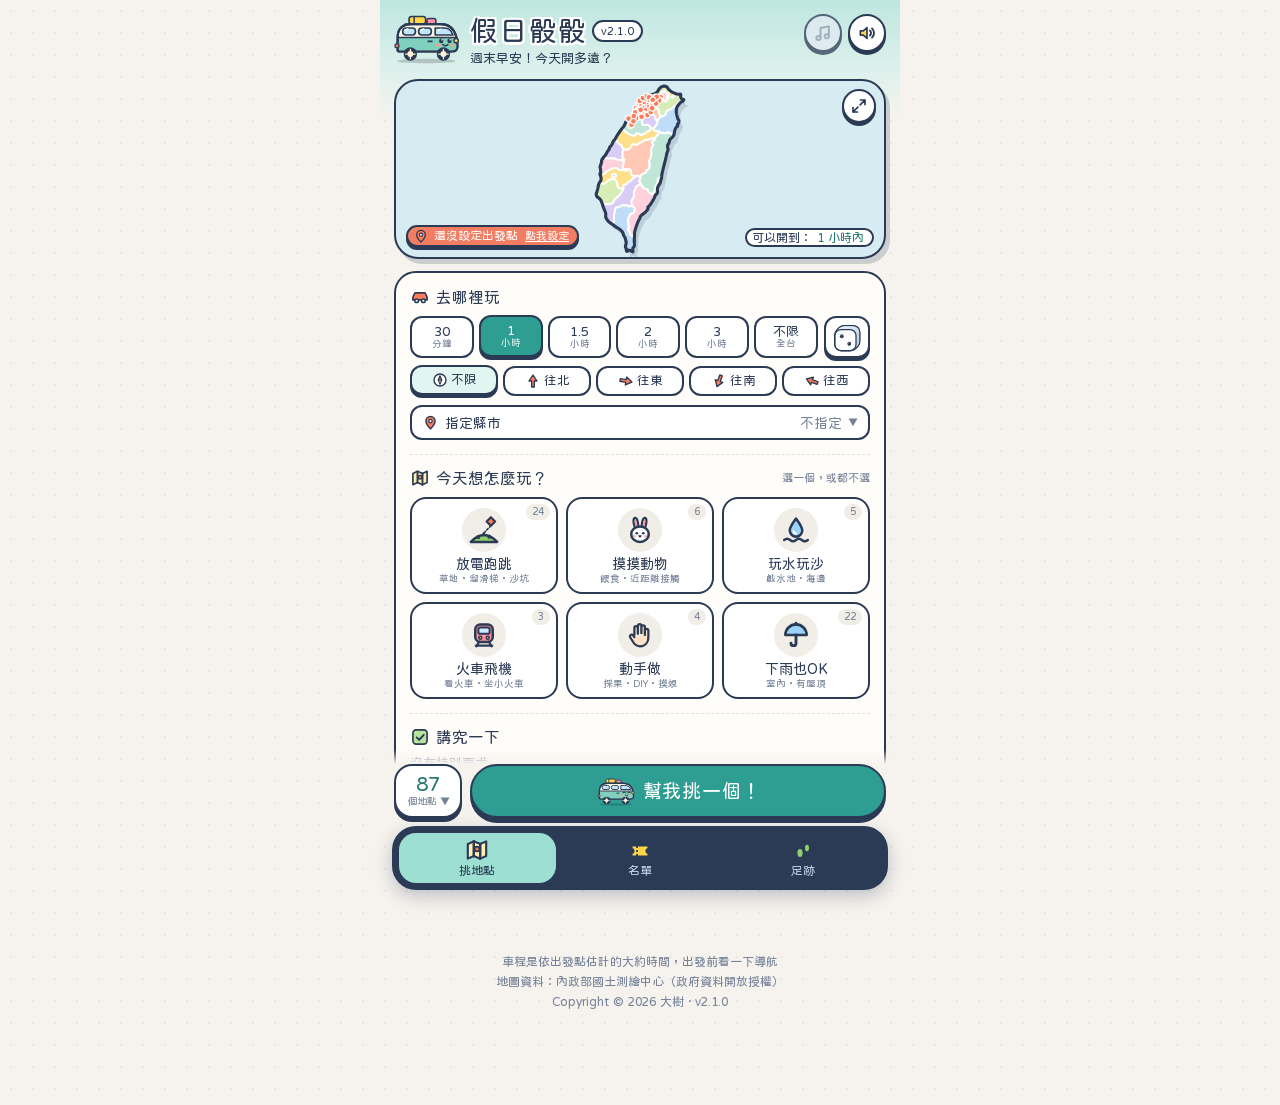
==== commit fc86f1e6: "v2.1.0：可以自己在地圖上挑 - 地圖手指縮放、拖曳；放大後標地點名字（碰撞檢查不重疊） - 點地點出現小卡，按「選這個」走挑中流程；小地圖兩指張開直接放大，前 3 次顯示提示 - 指定縣市（可多" ====
--- a/index.html
+++ b/index.html
@@ -454,6 +454,77 @@
 .mapCard.picking .county{transition:fill .25s ease,opacity .2s}
 .mapCard .county.lit+.county{}
 
+/* ===== 指定縣市 ===== */
+.cntyBtn{display:flex;align-items:center;gap:6px;width:100%;margin-top:9px;border:2px solid var(--ink);border-radius:12px;background:#fff;padding:7px 10px;font-size:13.5px;text-align:left}
+.cntyBtn b{font-weight:400;color:var(--ink2);margin-left:auto;white-space:nowrap;overflow:hidden;text-overflow:ellipsis;max-width:55%}
+.cntyBtn .arr{font-size:10px;color:var(--ink2)}
+.cntyBtn.on{background:#E3F5F1;box-shadow:0 3px 0 var(--ink)}
+.cntyBtn.on b{color:var(--pri-d)}
+.cntyBox{margin-top:8px;border:1.5px dashed var(--kraft);border-radius:14px;padding:8px}
+.cRow{display:flex;gap:6px;align-items:flex-start}
+.cRow+.cRow{margin-top:6px}
+.cReg{flex:none;width:30px;font-size:11px;color:var(--ink2);padding-top:6px}
+.cList{display:flex;flex-wrap:wrap;gap:5px}
+.cChip{border:2px solid var(--ink);border-radius:999px;background:#fff;padding:2px 9px;font-size:13px;display:inline-flex;align-items:center;gap:4px}
+.cChip i{font-style:normal;font-size:10px;color:var(--ink2)}
+.cChip.on{background:var(--pri);color:#fff;border-color:var(--ink)}
+.cChip.on i{color:#E2F6F2}
+.cChip.zero:not(.on){opacity:.4}
+.cFoot{display:flex;align-items:center;justify-content:space-between;margin-top:8px;font-size:11px;color:var(--ink2)}
+.cClr{border:0;background:none;text-decoration:underline;font-size:12px;color:var(--ink)}
+.panel.cntyMode #reachSeg,.panel.cntyMode .rndBtn,.panel.cntyMode #dirSeg{opacity:.38}
+.mapCard .county.off{opacity:.3}
+
+/* ===== 下方「幫我挑一個」：一條貼底的列（左邊地點數、右邊大按鈕），不再浮在內容上 ===== */
+.goRow{position:sticky;display:flex;gap:8px;align-items:stretch;margin:14px 0 0;padding:14px 14px 10px;border-radius:0;
+  background:linear-gradient(180deg,rgba(246,243,238,0) 0,#F6F3EE 14px);-webkit-backdrop-filter:none;backdrop-filter:none}
+.goRow .pool{flex:none;width:68px;margin:0;padding:4px 0;border:2px solid var(--ink);border-radius:18px;background:#fff;box-shadow:0 4px 0 var(--ink);
+  display:flex;flex-direction:column;align-items:center;justify-content:center;line-height:1.1;color:var(--ink)}
+.goRow .pool b{border:0;padding:0;background:none;font-size:20px;color:var(--pri-d)}
+.goRow .pool small{font-size:10px;color:var(--ink2);white-space:nowrap}
+.goRow .pool:active{transform:translateY(3px);box-shadow:0 1px 0 var(--ink)}
+.goRow .goBtn{flex:1;width:auto;margin:0}
+body #toast{bottom:calc(env(safe-area-inset-bottom) + var(--nav-h) + 96px)}
+.goRow{bottom:calc(env(safe-area-inset-bottom) + var(--nav-h) + 2px);padding-bottom:16px}
+
+/* ===== 縮放地圖：名字標籤、點一下的小卡 ===== */
+.mapCard>svg{touch-action:pan-y}
+.mapCard.big>svg{touch-action:none}
+#names text{font-size:11px;fill:var(--ink);paint-order:stroke;stroke:#fff;stroke-width:3px;stroke-linejoin:round;pointer-events:none}
+.dg.sel circle{fill:var(--pri)!important}
+.dotInfo{position:absolute;left:10px;right:10px;bottom:46px;display:flex;align-items:center;gap:8px;background:#fff;border:2px solid var(--ink);border-radius:14px;padding:6px 10px 6px 6px;box-shadow:0 3px 0 var(--ink);text-align:left;animation:pop .2s ease-out}
+.dotInfo[hidden]{display:none}
+.dotInfo .m{flex:none;width:38px;height:34px;border-radius:9px;border:2px solid var(--ink);color:#fff;display:grid;place-items:center;font-size:14px;line-height:1}
+.dotInfo .m small{font-size:9px;display:block}
+.dotInfo .tx{flex:1;min-width:0}
+.dotInfo .tx b{display:block;font-weight:400;font-size:14.5px;white-space:nowrap;overflow:hidden;text-overflow:ellipsis}
+.dotInfo .tx small{display:block;font-size:11px;color:var(--ink2);white-space:nowrap;overflow:hidden;text-overflow:ellipsis}
+.dotInfo .go{flex:none;font-size:13px;color:var(--pri-d)}
+@keyframes pop{from{transform:translateY(6px);opacity:0}to{transform:none;opacity:1}}
+
+/* 挑中之後只留那一個點 */
+.mapCard.chosen #dots .dg:not(.pick){display:none}
+.mapCard.chosen #names{display:inline!important}
+.mapCard.chosen #names .nm{display:none!important}
+.mapCard.chosen #names .nm.pick{display:inline!important}
+.mapCard.chosen #names .nm.pick text{font-size:13px;font-weight:700}
+.mapCard.chosen #labels{opacity:1!important}
+.mapCard.chosen .county.lit{fill:#FFD6C8!important;transition:none!important}
+/* 跑馬燈時：縣市名字放最上面、清楚顯示；地點名字先收起來 */
+.mapCard.picking #names{display:none!important}
+.mapCard.picking #labels{opacity:1!important}
+.mapCard.picking #labels text{font-weight:700}
+
+/* 挑中、鏡頭拉近時：把最吃效能的圖層先關掉（範圍外的半透明遮罩用了 mask，每一格都要重算；陰影也是一整張台灣） */
+.mapCard.chosen #dimmer,.mapCard.chosen #landShadow,.mapCard.chosen #rippleRing{display:none}
+.mapCard.chosen .county{transition:none!important}
+
+/* 自己選：小卡的「選這個」、第一次放大的提示 */
+.dotInfo .go{display:flex;align-items:center;gap:3px;background:var(--pri);color:#fff;border:2px solid var(--ink);border-radius:10px;padding:5px 8px;font-size:13px;white-space:nowrap}
+.mapHint{position:absolute;left:50%;top:12px;transform:translateX(-50%);background:rgba(43,58,85,.86);color:#fff;font-size:12.5px;padding:6px 12px;border-radius:999px;white-space:nowrap;pointer-events:none;transition:opacity .4s}
+.mapHint[hidden]{display:none}
+.mapHint.out{opacity:0}
+
 </style>
 </head>
 <body class="booting">
@@ -495,10 +566,11 @@
           <path id="landShadow" fill="#2B3A55" opacity=".16"/>
           <g id="counties"></g>
           <path id="dimmer" fill="#F4F8FB" fill-opacity=".7" mask="url(#litMask)"/>
-          <path id="landStroke" fill="none" stroke="#2B3A55" stroke-width="3.2" stroke-linejoin="round" vector-effect="non-scaling-stroke"/>
+          <path id="landStroke" fill="none" stroke="#2B3A55" stroke-width="3.2" stroke-linejoin="round"/>
           <circle id="rippleRing" fill="none" stroke="#FF7A59"/>
+          <g id="dots"></g>
+          <g id="names" style="display:none"></g>
           <g id="labels"></g>
-          <g id="dots"></g>
           <g id="home"></g>
           <g id="pin" style="display:none"></g>
           <g id="mapVan" style="display:none"></g>
@@ -507,6 +579,8 @@
       <div class="tag" id="fromTag"></div>
       <div class="tag reachTag" id="reachTag"></div>
       <button class="zoomBtn" id="zoomBtn" aria-label="放大地圖"></button>
+      <button class="dotInfo" id="dotInfo" hidden></button>
+      <div class="mapHint" id="mapHint" hidden>兩指放大看名字・點地點可以自己選</div>
     </div>
 
 
@@ -515,6 +589,8 @@
         <h3 id="hReach"></h3>
         <div class="reachRow"><div class="seg" id="reachSeg"></div><button class="rndBtn" id="rndBtn" aria-label="隨機決定開多遠"><svg viewBox="0 0 120 120" id="rndDie"></svg></button></div>
         <div class="seg dirSeg" id="dirSeg"></div>
+        <button class="cntyBtn" id="cntyBtn"></button>
+        <div class="cntyBox" id="cntyBox" hidden></div>
       </div>
       <div class="sec">
         <h3 id="hScene"><small>選一個，或都不選</small></h3>
@@ -937,7 +1013,12 @@
 let reachIdx = store.get("wd_reach",1);             // REACHES 的 index
 let dir      = store.get("wd_dir","all");           // all / N / E / S
 let far      = store.get("wd_far",false);           // 不要太近
-let scene    = store.get("wd_scene","");            // 今天想怎麼玩（情境，單選）
+let scene    = store.get("wd_scene","");
+let cnty     = store.get("wd_cnty",[]);             // 指定縣市（可多選；有選就不看車程和方向）
+if(!Array.isArray(cnty)) cnty=[];
+const REGIONS=[["北部",["基隆市","台北市","新北市","桃園市","新竹市","新竹縣","宜蘭縣"]],["中部",["苗栗縣","台中市","彰化縣","南投縣","雲林縣"]],
+  ["南部",["嘉義市","嘉義縣","台南市","高雄市","屏東縣"]],["東部",["花蓮縣","台東縣"]]];
+let cntyOpen = false;            // 今天想怎麼玩（情境，單選）
 // 情境：一次代表一種玩法，只要有其中一項就算（OR）；細的條件才是「全部都要」（AND）
 const SCENES={
   run:   {name:"放電跑跳", sub:"草地・溜滑梯・沙坑", ic:"grass",   any:["草","滑","沙"]},
@@ -1158,8 +1239,20 @@
   if(flt.avoid && visitedRecently(s.id)) return false;
   return true;
 }
+// 地點在哪個縣市：用 SVG 的 isPointInFill 判斷點在不在縣市形狀裡（結果記起來）
+const cCache={};
+function countyOf(s){
+  if(s.lat==null) return null;
+  if(s.id in cCache) return cCache[s.id];
+  const paths=$$("#counties .county"); if(!paths.length) return null;
+  const [x,y]=proj(s.lat,s.lng); let hit=null;
+  for(const p of paths){ try{ if(p.isPointInFill(new DOMPoint(x,y))){ hit=p.dataset.n; break; } }catch(e){} }
+  if(!hit){ let best=1e9; for(const p of paths){ const b=p.getBBox(), dx=b.x+b.width/2-x, dy=b.y+b.height/2-y, d=dx*dx+dy*dy; if(d<best){ best=d; hit=p.dataset.n; } } }
+  return cCache[s.id]=hit;
+}
 function isCandidate(s){
   if(!passesTags(s)) return false;
+  if(cnty.length) return cnty.includes(countyOf(s));   // 指定縣市模式：只看縣市
   const {min,max}=reachRange();
   if(s.min>max || s.min<min) return false;
   if(dir!=="all" && s.min>20 && dirOf(s)!==dir) return false;
@@ -1389,8 +1482,12 @@
 const Map2=(()=>{
   const svg=$("#map"), cam=$("#cam"), card=$("#mapCard");
   let cw=360, ch=420, view={x:HP[0],y:HP[1]+40,k:1}, ringR=0, raf=0;
+  // 元素清單先記起來（畫點時更新），不要每一格都重新查 DOM
+  let DG=[], NM=[], LB=[];
+  function cacheEls(){ DG=[...$$("#dots .dg")]; NM=[...$$("#names .nm")]; LB=[...$$("#labels .lbl")]; }
+  const $home=$("#home"), $pin=$("#pin"), $van=$("#mapVan"), $ring=$("#rippleRing"), $mask=$("#maskCirc"), $shadow=$("#landShadow"), $names=$("#names"), $labels=$("#labels"), $counties=$("#counties"), $landStroke=$("#landStroke");
   // 縣市底圖
-  $("#counties").innerHTML=MAP.counties.map(c=>`<path class="county" data-n="${c.n}" d="${c.d}" fill="${COUNTY_COLOR[c.n]||"#DDEFD6"}" stroke="#fff" stroke-width="2" vector-effect="non-scaling-stroke" stroke-linejoin="round"/>`).join("");
+  $("#counties").innerHTML=MAP.counties.map(c=>`<path class="county" data-n="${c.n}" d="${c.d}" fill="${COUNTY_COLOR[c.n]||"#DDEFD6"}" stroke="#fff" stroke-linejoin="round"/>`).join("");
   $("#landClipPath").setAttribute("d",MAP.outline);
   ["#landShadow","#dimmer","#landStroke"].forEach(q=>$(q).setAttribute("d",MAP.outline));
   $("#twBase").innerHTML=MAP.counties.map(c=>`<path d="${c.d}" fill="${COUNTY_COLOR[c.n]||"#DDEFD6"}" stroke="#fff" stroke-width="1.5" vector-effect="non-scaling-stroke" stroke-linejoin="round"/>`).join("")+`<path d="${MAP.outline}" fill="none" stroke="${INK}" stroke-width="2.5" vector-effect="non-scaling-stroke" stroke-linejoin="round"/>`;
@@ -1403,21 +1500,51 @@
 
   function size(){ const r=card.getBoundingClientRect(); cw=r.width||360; ch=r.height||420; svg.setAttribute("viewBox",`0 0 ${cw} ${ch}`); }
   // 讓「不受縮放影響」的東西（小點、標籤、家、圖釘、小車）維持固定大小
+  const tf=(el,x,y,s,extra="")=>el.setAttribute("transform",`translate(${x},${y}) scale(${s})${extra}`);
   function applyView(){
     const {x,y,k}=view;
     cam.setAttribute("transform",`translate(${cw/2-k*x},${ch/2-k*y}) scale(${k})`);
-    const inv=1/k;
-    $$("#labels .lbl").forEach(l=>l.setAttribute("transform",`translate(${l.dataset.x},${l.dataset.y}) scale(${inv})`));
-    $$("#dots .dg").forEach(d=>d.setAttribute("transform",`translate(${d.dataset.x},${d.dataset.y}) scale(${inv})`));
-    $("#home").setAttribute("transform",`translate(${HP[0]},${HP[1]}) scale(${inv})`);
-    const pin=$("#pin"); if(pin.dataset.x) pin.setAttribute("transform",`translate(${pin.dataset.x},${pin.dataset.y}) scale(${inv})`);
-    const v=$("#mapVan"); if(v.dataset.x) v.setAttribute("transform",`translate(${v.dataset.x},${v.dataset.y}) scale(${inv*(+v.dataset.flip||1)},${inv})`);
-    $("#rippleRing").setAttribute("stroke-width",2.5*inv); $("#rippleRing").setAttribute("stroke-dasharray",`${7*inv} ${5*inv}`);
-    $("#maskCirc").setAttribute("r",ringR); $("#rippleRing").setAttribute("r",ringR);
-    $("#landShadow").setAttribute("transform",`translate(${4*inv},${6*inv})`);
-  }
+    const inv=1/k, big=card.classList.contains("big"), chosen=card.classList.contains("chosen"), picking=card.classList.contains("picking");
+    LB.forEach(l=>tf(l,l.dataset.x,l.dataset.y,inv));
+    // 點的大小：小地圖、點很多時都縮小，避免全部疊成一團
+    const many=DG.length>150?.75:DG.length>60?.88:1, ds=(big?.78:.6)*many;
+    if(chosen){
+      // 挑中之後只剩一個點：只更新那一個，鏡頭拉近時才不會卡
+      const d=DG.find(d=>d.classList.contains("pick")); if(d) tf(d,d.dataset.x,d.dataset.y,inv*ds);
+      const n=NM.find(n=>n.classList.contains("pick")); if(n) tf(n,n.dataset.x,n.dataset.y,inv, +n.dataset.y<HP[1]?" translate(0,-62)":"");   // 小車從下面來，名字放到圖釘上方
+    } else {
+      DG.forEach(d=>tf(d,d.dataset.x,d.dataset.y,inv*ds));
+      // 名字標籤：放大地圖、畫面裡的點不太多時才標；彼此會撞到的就跳過（先到先放，像簡單的碰撞檢查）
+      let show=false;
+      if(big && !picking){
+        const scr=n=>[(+n.dataset.x-x)*k+cw/2, (+n.dataset.y-y)*k+ch/2];
+        let vis=0; NM.forEach(n=>{ const [sx,sy]=scr(n); if(sx>-20&&sx<cw+20&&sy>-20&&sy<ch+20) vis++; });
+        show=vis>0 && vis<=90;
+        if(show){ const placed=[]; NM.forEach(n=>{
+          const [sx,sy]=scr(n), w=(n.textContent.length*11+6), r=[sx-w/2, sy+5, sx+w/2, sy+19];
+          const ok = r[0]>2 && r[2]<cw-2 && sy>0 && sy<ch-12 && !placed.some(p=>r[0]<p[2]&&r[2]>p[0]&&r[1]<p[3]&&r[3]>p[1]);
+          n.style.display=ok?"":"none"; if(ok){ placed.push(r); tf(n,n.dataset.x,n.dataset.y,inv); } }); }
+      }
+      $names.style.display=show?"":"none";
+      $labels.style.opacity=show?"0":"";
+    }
+    tf($home,HP[0],HP[1],inv);
+    if($pin.dataset.x) tf($pin,$pin.dataset.x,$pin.dataset.y,inv);
+    if($van.dataset.x) $van.setAttribute("transform",`translate(${$van.dataset.x},${$van.dataset.y}) scale(${inv*(+$van.dataset.flip||1)},${inv})`);
+    $ring.setAttribute("stroke-width",2.5*inv); $ring.setAttribute("stroke-dasharray",`${7*inv} ${5*inv}`);
+    $mask.setAttribute("r",ringR); $ring.setAttribute("r",ringR);
+    $shadow.setAttribute("transform",`translate(${4*inv},${6*inv})`);
+    // 線寬自己跟著縮放算（不用 vector-effect:non-scaling-stroke，iPhone 上那個每一格都很耗）
+    $counties.setAttribute("stroke-width",2*inv); $landStroke.setAttribute("stroke-width",3.2*inv);
+  }
+
   // 依「開多遠＋方向」算鏡頭：看得到整個擴散範圍
   function targetView(){
+    if(cnty.length){
+      let x0=1e9,y0=1e9,x1=-1e9,y1=-1e9;
+      $$("#counties .county").forEach(p=>{ if(!cnty.includes(p.dataset.n)) return; const b=p.getBBox(); x0=Math.min(x0,b.x); y0=Math.min(y0,b.y); x1=Math.max(x1,b.x+b.width); y1=Math.max(y1,b.y+b.height); });
+      if(x1>x0){ const pad=26, k=Math.min(cw/(x1-x0+pad*2), ch/(y1-y0+pad*2), 6); return {x:(x0+x1)/2,y:(y0+y1)/2,k,r:0}; }
+    }
     const R=REACHES[reachIdx];
     if(!R.km || !origin){ const k=Math.min(cw/400,ch/720)*0.98; return {x:200,y:360,k,r:0}; }
     const r=R.km*KM; let x=HP[0], y=HP[1];
@@ -1440,7 +1567,8 @@
   }
   // 擴散範圍以外蓋一層淡白；選了方向，只有那個扇形是亮的
   function paintCounties(){
-    const all=!REACHES[reachIdx].km || !origin;
+    $$("#counties .county").forEach(p=>p.classList.toggle("off",!!cnty.length && !cnty.includes(p.dataset.n)));
+    const all=!REACHES[reachIdx].km || !origin || !!cnty.length;
     $("#dimmer").style.display=$("#rippleRing").style.display = all?"none":"";
   }
   function paintWedge(){
@@ -1455,20 +1583,19 @@
     const all=spots().filter(s=>s.lat!=null && isCandidate(s));
     $("#dots").innerHTML=all.map(s=>{ const [x,y]=proj(s.lat,s.lng);
       return `<g class="dg" data-id="${esc(s.id)}" data-x="${x}" data-y="${y}"><circle class="dot on" r="5.5" fill="#FF7A59" stroke="#fff" stroke-width="2"/></g>`; }).join("");
+    // 地點名稱（放大到點夠少時才顯示）
+    $("#names").innerHTML=all.map(s=>{ const [x,y]=proj(s.lat,s.lng), nm=s.name.replace(/（.*?）/g,"").replace(/＋.*/,"");
+      return `<g class="nm" data-id="${esc(s.id)}" data-x="${x}" data-y="${y}"><text y="15" text-anchor="middle">${esc(nm.length>9?nm.slice(0,8)+"…":nm)}</text></g>`; }).join("");
+    cacheEls(); hideInfo();
     applyView();
-  }
-  // 地點在哪個縣市：用 SVG 的 isPointInFill 判斷點在不在縣市形狀裡（結果記起來，不用每次算）
-  const cCache={};
-  function countyOf(s){
-    if(s.id in cCache) return cCache[s.id];
-    const [x,y]=proj(s.lat,s.lng); let hit=null;
-    for(const p of $$("#counties .county")){ try{ if(p.isPointInFill(new DOMPoint(x,y))){ hit=p.dataset.n; break; } }catch(e){} }
-    if(!hit){ let best=1e9; for(const p of $$("#counties .county")){ const b=p.getBBox(), dx=b.x+b.width/2-x, dy=b.y+b.height/2-y, d=dx*dx+dy*dy; if(d<best){ best=d; hit=p.dataset.n; } } }
-    return cCache[s.id]=hit;
   }
   function litCounty(n){ $$("#counties .county").forEach(p=>p.classList.toggle("lit",p.dataset.n===n)); }
   function countyCenter(n){ const p=$(`#counties .county[data-n="${n}"]`); if(!p) return [0,0]; const b=p.getBBox(); return [b.x+b.width/2,b.y+b.height/2]; }
-  function hidePick(){ litCounty(null); $("#pin").style.display="none"; $("#mapVan").style.display="none"; delete $("#pin").dataset.x; delete $("#mapVan").dataset.x; }
+  // 挑中之後：只留挑中的那個點（和名字），其他點都藏起來
+  function choose(id){ card.classList.add("chosen");
+    $$("#dots .dg").forEach(d=>d.classList.toggle("pick",d.dataset.id===id));
+    $$("#names .nm").forEach(n=>n.classList.toggle("pick",n.dataset.id===id)); }
+  function hidePick(){ card.classList.remove("chosen"); $$("#dots .dg.pick,#names .nm.pick").forEach(d=>d.classList.remove("pick")); litCounty(null); $("#pin").style.display="none"; $("#mapVan").style.display="none"; delete $("#pin").dataset.x; delete $("#mapVan").dataset.x; }
   function flash(id,on){ const g=$(`#dots .dg[data-id="${CSS.escape(id)}"] circle`); if(g) g.classList.toggle("flash",on); }
   // 小動畫：數值補間（給圖釘落下、小車開過去用）
   function tween(ms,fn){ return new Promise(res=>{ const t0=performance.now(); const st=now=>{ const t=Math.min(1,(now-t0)/ms); fn(t); if(t<1) requestAnimationFrame(st); else res(); }; requestAnimationFrame(st); }); }
@@ -1478,13 +1605,93 @@
     await tween(380,t=>{ const b=t<.6? -60*(1-t/.6)*(1-t/.6) : -10*Math.sin((t-.6)/.4*Math.PI); inn.setAttribute("transform",`translate(0,${b})`); });
     inn.removeAttribute("transform");
   }
+  // 小車開過去：鏡頭同時跟著小車拉近，最後停在目的地附近（約 12 公里見方）
   async function drive(s){
     const [x,y]=proj(s.lat,s.lng), v=$("#mapVan");
     v.dataset.flip = x<HP[0] ? -1 : 1; v.style.display="";
-    await tween(650,t=>{ const e=ease(t); v.dataset.x=HP[0]+(x-HP[0])*e; v.dataset.y=HP[1]+(y-HP[1])*e - Math.sin(t*Math.PI)*8/view.k; applyView(); });
-  }
-  function refresh(anim=true){ size(); placeOrigin(); paintCounties(); paintWedge(); paintDots(); anim?animateTo():(()=>{ const b=targetView(); view={x:b.x,y:b.y,k:b.k}; ringR=b.r; applyView(); })(); }
+    const [, y2]=proj(s.lat+0.06,s.lng), unit=Math.abs(y-y2)||1;      // 約 6.7 公里在地圖上的長度
+    const a={...view}, kEnd=Math.max(a.k, Math.min(40, Math.min(cw,ch)/(unit*7)));
+    // 小車停在目的地前一點點（螢幕上約 30px），讓橘色的點和圖釘露出來
+    const L=Math.hypot(x-HP[0],y-HP[1])||1, back=Math.min(.5, 48/kEnd/L), ex=x-(x-HP[0])*back, ey=y-(y-HP[1])*back;
+    await tween(1400,t=>{ const e=ease(t);
+      const cx=HP[0]+(ex-HP[0])*e, cy=HP[1]+(ey-HP[1])*e;
+      v.dataset.x=cx; v.dataset.y=cy - Math.sin(t*Math.PI)*8/view.k;
+      // 鏡頭：中心一路往小車靠，縮放用等比（log）插值，最後停在目的地上
+      const c=ease(Math.min(1,t*1.05)), tx=cx+(x-cx)*c, ty=cy+(y-cy)*c;
+      view={ x:a.x+(tx-a.x)*c, y:a.y+(ty-a.y)*c, k:Math.exp(Math.log(a.k)+(Math.log(kEnd)-Math.log(a.k))*c) };
+      applyView(); });
+  }
+  function refresh(anim=true){ userCam=false; size(); placeOrigin(); paintCounties(); paintWedge(); paintDots(); anim?animateTo():(()=>{ const b=targetView(); view={x:b.x,y:b.y,k:b.k}; ringR=b.r; applyView(); })(); }
   window.addEventListener("resize",()=>{ size(); const b=targetView(); view={x:b.x,y:b.y,k:b.k}; ringR=b.r; applyView(); });
+  /* ===== 手指縮放、拖曳地圖；點一下地點看名字 =====
+     兩指：以兩指中點為中心縮放；一指：拖曳。像處理觸控 IC 的多點座標，自己算位移和距離變化 */
+  const pts=new Map(); let g0=null, moved=false, userCam=false;
+  const local=e=>{ const r=svg.getBoundingClientRect(); return [e.clientX-r.left, e.clientY-r.top]; };
+  const toMap=([sx,sy])=>[(sx-(cw/2-view.k*view.x))/view.k, (sy-(ch/2-view.k*view.y))/view.k];
+  const clampK=k=>Math.max(.35, Math.min(40, k));
+  function gestureStart(){
+    const ps=[...pts.values()];
+    if(ps.length===1) g0={mode:"pan", p:ps[0], v:{...view}};
+    else { const [a,b]=ps, mid=[(a[0]+b[0])/2,(a[1]+b[1])/2]; g0={mode:"pinch", d:Math.hypot(a[0]-b[0],a[1]-b[1])||1, mid, anchor:toMap(mid), v:{...view}}; }
+  }
+  svg.addEventListener("pointerdown",e=>{
+    if(rolling || tapCb) return;
+    pts.set(e.pointerId,local(e)); moved=false;
+    if(pts.size===2 && !card.classList.contains("big")){ setBig(true); showHint(); }   // 小地圖上兩指一張開 → 直接變大地圖
+    if(pts.size<=2){ cancelAnimationFrame(raf); gestureStart(); }
+    if(card.classList.contains("big") || pts.size===2) try{ svg.setPointerCapture(e.pointerId); }catch(_){}
+  });
+  svg.addEventListener("pointermove",e=>{
+    if(!pts.has(e.pointerId) || !g0) return;
+    pts.set(e.pointerId,local(e));
+    const big=card.classList.contains("big");
+    if(g0.mode==="pan"){
+      const p=pts.get(e.pointerId), dx=p[0]-g0.p[0], dy=p[1]-g0.p[1];
+      if(Math.hypot(dx,dy)>6) moved=true;
+      if(!big || !moved) return;                    // 小地圖一指滑動留給捲動頁面
+      view={x:g0.v.x-dx/view.k, y:g0.v.y-dy/view.k, k:view.k};
+    } else {
+      const [a,b]=[...pts.values()], d=Math.hypot(a[0]-b[0],a[1]-b[1]), mid=[(a[0]+b[0])/2,(a[1]+b[1])/2];
+      const k=clampK(g0.v.k*d/g0.d); moved=true;
+      view={k, x:g0.anchor[0]-(mid[0]-cw/2)/k, y:g0.anchor[1]-(mid[1]-ch/2)/k};
+    }
+    userCam=true; applyView(); e.preventDefault();
+  });
+  const end=e=>{
+    if(!pts.has(e.pointerId)) return;
+    const wasPinch=g0&&g0.mode==="pinch";
+    pts.delete(e.pointerId);
+    if(pts.size>0){ gestureStart(); return; }
+    g0=null;
+    if(e.type==="pointerup" && !moved && !wasPinch && !rolling) onTap(local(e));
+  };
+  svg.addEventListener("pointerup",end); svg.addEventListener("pointercancel",end);
+  svg.addEventListener("wheel",e=>{ if(rolling) return; e.preventDefault(); cancelAnimationFrame(raf);
+    const p=local(e), an=toMap(p), k=clampK(view.k*Math.pow(1.0018,-e.deltaY));
+    view={k, x:an[0]-(p[0]-cw/2)/k, y:an[1]-(p[1]-ch/2)/k}; userCam=true; applyView(); },{passive:false});
+  // 第一次放大地圖時提示：可以自己點地點來選（前 3 次）
+  function showHint(){
+    const n=store.get("wd_hint",0); if(n>=3) return; store.set("wd_hint",n+1);
+    const h=$("#mapHint"); h.hidden=false; h.classList.remove("out"); clearTimeout(h._t);
+    h._t=setTimeout(()=>{ h.classList.add("out"); setTimeout(()=>h.hidden=true,400); },3800);
+  }
+  // 點一下：小地圖 → 放大；大地圖 → 找最近的點（手指 24px 內）顯示名字
+  function onTap(p){
+    if(tapCb) return;
+    if(!card.classList.contains("big")){ Snd.play("pop"); setBig(true); showHint(); return; }
+    let best=null, bd=28*28;
+    $$("#dots .dg").forEach(d=>{ const sx=(+d.dataset.x-view.x)*view.k+cw/2, sy=(+d.dataset.y-view.y)*view.k+ch/2, dd=(sx-p[0])**2+(sy-p[1])**2; if(dd<bd){ bd=dd; best=d.dataset.id; } });
+    if(best) showInfo(best); else hideInfo();
+  }
+  function showInfo(id){
+    const s=spots().find(x=>x.id===id); if(!s) return;
+    $$("#dots .dg").forEach(d=>d.classList.toggle("sel",d.dataset.id===id));
+    const b=bucketOf(s.min);
+    $("#dotInfo").innerHTML=`<span class="m" style="background:${b.c}">${s.min}<small>分</small></span><span class="tx"><b>${esc(s.name)}</b><small>${esc(s.area)}・${esc(s.note||"")}</small></span><span class="go">${ui("flag",16)}選這個</span>`;
+    $("#dotInfo").hidden=false; $("#dotInfo").onclick=()=>{ pickManual(s); };
+    Snd.play("tick");
+  }
+  function hideInfo(){ $("#dotInfo").hidden=true; $$("#dots .dg.sel").forEach(d=>d.classList.remove("sel")); }
   let tapCb=null;
   svg.addEventListener("click",e=>{
     if(!tapCb) return;
@@ -1498,25 +1705,26 @@
   // 地圖放大／縮小：卡片高度用 CSS 動畫，動畫期間每一格重新對焦
   function setBig(on){
     if(card.classList.contains("big")===!!on) return Promise.resolve();
-    card.classList.toggle("big",!!on);
+    card.classList.toggle("big",!!on); if(!on) hideInfo();
     $("#zoomBtn").innerHTML=ui(on?"shrink":"expand",18);
     $("#zoomBtn").setAttribute("aria-label",on?"縮小地圖":"放大地圖");
-    return new Promise(res=>{ const t0=performance.now(); const f=now=>{ snap(); if(now-t0<520) requestAnimationFrame(f); else res(); }; requestAnimationFrame(f); });
-  }
-  return {refresh,animateTo,paintDots,hidePick,flash,dropPin,drive,size,waitTap,cancelTap,setBig,snap,countyOf,litCounty,countyCenter};
+    return new Promise(res=>{ const t0=performance.now(); const f=now=>{ if(pts.size){ size(); applyView(); } else snap(); if(now-t0<520) requestAnimationFrame(f); else res(); }; requestAnimationFrame(f); });
+  }
+  return {choose,refresh,animateTo,paintDots,hidePick,flash,dropPin,drive,size,waitTap,cancelTap,setBig,snap,litCounty,countyCenter,hideInfo};
 })();
 
 /* ===== 控制面板 ===== */
 function renderReach(){
   $("#reachSeg").style.gridTemplateColumns=`repeat(${REACHES.length},1fr)`;
   $("#reachSeg").innerHTML=REACHES.map((r,i)=>`<button data-i="${i}" class="${reachIdx===i?"on":""}">${r.big}<small>${r.sm}</small></button>`).join("");
-  $$("#reachSeg button").forEach(b=>b.onclick=()=>{ if(rolling) return; reachIdx=+b.dataset.i; store.set("wd_reach",reachIdx); Snd.play("pop"); Map2.hidePick(); renderHome(); });
-  $("#reachTag").innerHTML=`可以開到：<b>${REACHES[reachIdx].name}</b>`;
+  $$("#reachSeg button").forEach(b=>b.onclick=()=>{ if(rolling) return; reachIdx=+b.dataset.i; store.set("wd_reach",reachIdx); leaveCnty(); Snd.play("pop"); Map2.hidePick(); renderHome(); });
+  $("#reachTag").innerHTML= cnty.length ? `指定：<b>${cnty.length>2?cnty.slice(0,2).join("、")+` 等 ${cnty.length} 個`:cnty.join("、")}</b>` : `可以開到：<b>${REACHES[reachIdx].name}</b>`;
+  $(".panel").classList.toggle("cntyMode",!!cnty.length);
 }
 function renderDir(){
   const arrow=d=>d==="all"?ui("compass",15):`<svg class="ic" width="15" height="15" viewBox="0 0 24 24"><g transform="rotate(${({N:0,E:100,S:200,W:290})[d]} 12 12)"><path d="M12 3 L18 12 H14 V21 H10 V12 H6 Z" fill="#FF7A59" stroke="${INK}" stroke-width="2" stroke-linejoin="round"/></g></svg>`;
   $("#dirSeg").innerHTML=Object.entries(DIRS).map(([k,d])=>`<button data-d="${k}" class="${dir===k?"on":""}">${arrow(k)}${d.name}</button>`).join("");
-  $$("#dirSeg button").forEach(b=>b.onclick=()=>{ if(rolling) return; dir=b.dataset.d; store.set("wd_dir",dir); Snd.play("pop"); Map2.hidePick(); renderHome(); });
+  $$("#dirSeg button").forEach(b=>b.onclick=()=>{ if(rolling) return; dir=b.dataset.d; store.set("wd_dir",dir); leaveCnty(); Snd.play("pop"); Map2.hidePick(); renderHome(); });
 }
 function tagIcons(s,sz,max=4){ const t=TAGS.filter(x=>s.tags.includes(x.ch)); return t.slice(0,max).map(x=>ui(x.ic,sz)).join("")+(t.length>max?`<b class="more">+${t.length-max}</b>`:""); }
 const CK=on=>`<span class="ck">${on?`<svg width="10" height="10" viewBox="0 0 12 12"><path d="M2 6.3l2.6 2.6L10 3.4" fill="none" stroke="#fff" stroke-width="2.4" stroke-linecap="round" stroke-linejoin="round"/></svg>`:""}</span>`;
@@ -1529,6 +1737,20 @@
 const isOn=k=>k==="far"?far:!!flt[k];
 function toggleCond(k){ if(k==="far"){ far=!far; store.set("wd_far",far); } else { flt[k]=!flt[k]; store.set("wd_flt",flt); } Snd.play("toggle",isOn(k)); Map2.hidePick(); }
 function countWith(fn){ const s0=scene; const r=fn(); scene=s0; return r; }
+function leaveCnty(){ if(cnty.length){ cnty=[]; store.set("wd_cnty",cnty); toast("改回用車程挑"); } }
+function renderCnty(){
+  const n=cnty.length;
+  $("#cntyBtn").innerHTML=`${ui("pin",17)}<span>指定縣市</span><b>${n?(n>2?cnty.slice(0,2).join("、")+` 等 ${n} 個`:cnty.join("、")):"不指定"}</b><span class="arr">${cntyOpen?"▲":"▼"}</span>`;
+  $("#cntyBtn").classList.toggle("on",!!n);
+  $("#cntyBox").hidden=!cntyOpen;
+  if(!cntyOpen) return;
+  const cnt={}; spots().forEach(s=>{ if(s.lat!=null && passesTags(s)){ const c=countyOf(s); cnt[c]=(cnt[c]||0)+1; } });
+  $("#cntyBox").innerHTML=REGIONS.map(([r,list])=>`<div class="cRow"><span class="cReg">${r}</span><div class="cList">${
+    list.map(c=>`<button class="cChip ${cnty.includes(c)?"on":""} ${cnt[c]?"":"zero"}" data-c="${c}">${/^(新竹|嘉義)/.test(c)?c:c.replace(/[縣市]$/,"")}<i>${cnt[c]||0}</i></button>`).join("")}</div></div>`).join("")
+    +`<div class="cFoot"><span>可以多選；選了就不看車程和方向</span>${n?`<button class="cClr" id="cClr">清除</button>`:""}</div>`;
+  $$("#cntyBox .cChip").forEach(b=>b.onclick=()=>{ if(rolling) return; const c=b.dataset.c; cnty=cnty.includes(c)?cnty.filter(x=>x!==c):[...cnty,c]; store.set("wd_cnty",cnty); Snd.play("toggle",cnty.includes(c)); Map2.hidePick(); renderHome(); });
+  if($("#cClr")) $("#cClr").onclick=()=>{ cnty=[]; store.set("wd_cnty",cnty); Snd.play("pop"); Map2.hidePick(); renderHome(); };
+}
 function renderScenes(){
   const n=k=>countWith(()=>{ scene=k; return candidates().length; });
   $("#scenes").innerHTML=Object.entries(SCENES).map(([k,s])=>{ const c=n(k); return `<button class="scene ${scene===k?"on":""} ${c?"":"zero"}" data-s="${k}">
@@ -1563,7 +1785,8 @@
 let poolOpen=false;
 function renderPool(){
   const list=candidates().sort((a,b)=>a.min-b.min||a.name.localeCompare(b.name,"zh-Hant"));
-  $("#poolInfo").innerHTML=`符合條件的地點有 <b>${list.length}</b> 個 <span class="more">${poolOpen?"收起 ▲":"看清單 ▼"}</span>`;
+  $("#poolInfo").innerHTML=`<b>${list.length}</b><small>個地點 ${poolOpen?"▲":"▼"}</small>`;
+  $("#poolInfo").setAttribute("aria-label",`符合條件的地點有 ${list.length} 個，${poolOpen?"收起":"看清單"}`);
   $("#poolList").hidden=!poolOpen;
   if(!poolOpen) return;
   $("#poolList").innerHTML = list.length ? list.map(s=>{ const b=bucketOf(s.min); return `<button class="pl" data-id="${esc(s.id)}">
@@ -1574,7 +1797,7 @@
   $$("#poolList .pl").forEach(r=>r.onclick=()=>{ const s=spots().find(x=>x.id===r.dataset.id); if(s){ Snd.play("pop"); showResult(s); } });
 }
 $("#poolInfo").onclick=()=>{ poolOpen=!poolOpen; Snd.play("pop"); renderPool(); if(poolOpen) setTimeout(()=>$("#poolList").scrollIntoView({behavior:"smooth",block:"end"}),60); };
-function renderHome(moveCam=true){ renderReach(); renderDir(); renderScenes(); renderChips(); renderPool(); moveCam?Map2.refresh(true):Map2.paintDots(); }
+function renderHome(moveCam=true){ renderReach(); renderDir(); renderCnty(); renderScenes(); renderChips(); renderPool(); moveCam?Map2.refresh(true):Map2.paintDots(); }
 function renderAll(){ renderHome(false); if(curTab==="list") renderList(); if(curTab==="trail") renderTrail(); }
 
 
@@ -1636,20 +1859,20 @@
 /* 幫我挑一個：候選地點輪流閃 → 停在一個 → 圖釘落下 → 小車開過去 → 明信片 */
 async function pick(){
   if(rolling) return;
-  if(!origin){ Snd.play("pop"); showOrigin(); return; }
+  if(!origin && !cnty.length){ Snd.play("pop"); showOrigin(); return; }
   const pool=candidates();
   if(!pool.length){ Snd.play("oops"); toast("沒有符合條件的地點，開遠一點或拿掉一些條件試試"); $("#goBtn").animate([{transform:"translateX(0)"},{transform:"translateX(-9px)"},{transform:"translateX(9px)"},{transform:"none"}],{duration:300}); return; }
   let p2=pool.length>1?pool.filter(s=>s.id!==lastId):pool;
   const spot=p2[Math.floor(Math.random()*p2.length)]; lastId=spot.id;
   rolling=true; $("#goBtn").disabled=true; Map2.hidePick();
   window.scrollTo({top:0,behavior:"smooth"});
-  await Map2.setBig(true);
+  Map2.hideInfo(); await Map2.setBig(true); Map2.animateTo(400);
   Van.say("我找找看…",1400);
   const onMap=pool.filter(s=>s.lat!=null);
   $("#mapCard").classList.add("picking");
   // 跑馬燈：有地點的縣市繞著出發點一個一個亮，越跑越慢，最後停在挑中的那個縣市
-  const byC={}; onMap.forEach(s=>{ const c=Map2.countyOf(s); (byC[c]=byC[c]||[]).push(s); });
-  const target=spot.lat!=null?Map2.countyOf(spot):null;
+  const byC={}; onMap.forEach(s=>{ const c=countyOf(s); (byC[c]=byC[c]||[]).push(s); });
+  const target=spot.lat!=null?countyOf(spot):null;
   let cs=Object.keys(byC);
   const ang=n=>{ const [x,y]=Map2.countyCenter(n); return Math.atan2(x-HP[0],-(y-HP[1])); };
   cs.sort((a,b)=>ang(a)-ang(b));
@@ -1679,13 +1902,25 @@
     if(prev) Map2.flash(prev,false);
   }
   $("#mapCard").classList.remove("picking");
-  if(spot.lat!=null){ Map2.flash(spot.id,true); Snd.play("pop"); await Map2.dropPin(spot); Snd.play("beep"); await Map2.drive(spot); }
+  await goTo(spot);
+}
+// 挑中（不管是抽的還是自己在地圖上點的）之後：只留那個點 → 圖釘 → 小車開過去、鏡頭拉近 → 明信片
+async function goTo(spot){
+  rolling=true; $("#goBtn").disabled=true; lastId=spot.id;
+  if(spot.lat!=null){ Map2.choose(spot.id); Snd.play("pop"); await Map2.dropPin(spot); Snd.play("beep"); await Map2.drive(spot); }
   Snd.play("tada"); Van.say(`去${spot.name.replace(/（.*?）/,"").slice(0,8)}！`,1800);
   await sleep(150);
   rolling=false; $("#goBtn").disabled=false;
   if(sheetOpen()) toast(`挑到：${spot.name}`); else showResult(spot);
 }
+// 自己在地圖上點選
+async function pickManual(s){
+  if(rolling) return;
+  Map2.hideInfo(); Map2.hidePick(); Van.say("就決定是你了！",1400);
+  await goTo(s);
+}
 $("#goBtn").onclick=pick;
+$("#cntyBtn").onclick=()=>{ if(rolling) return; cntyOpen=!cntyOpen; Snd.play("pop"); renderCnty(); };
 $("#zoomBtn").innerHTML=ui("expand",18);
 $("#zoomBtn").onclick=e=>{ e.stopPropagation(); if(rolling) return; Snd.play("pop"); Map2.setBig(!$("#mapCard").classList.contains("big")); };
 // 回頭改條件時，地圖自動縮回小的，把畫面讓給條件
@@ -1780,7 +2015,7 @@
 /* ===== 資料匯出／匯入（換網址、換手機搬家用） =====
    localStorage 依網址分開存（像每塊板子各有一顆 EEPROM），換網址就讀不到舊資料，
    所以把要搬的 key 打包成一段代碼：WD1: + base64(JSON)。 */
-const SYNC_KEYS=["wd_data","wd_hist","wd_reach","wd_dir","wd_far","wd_scene","wd_flt","wd_sfx","wd_bgm"];
+const SYNC_KEYS=["wd_data","wd_hist","wd_reach","wd_dir","wd_far","wd_scene","wd_cnty","wd_flt","wd_sfx","wd_bgm"];
 const b64e=str=>btoa(unescape(encodeURIComponent(str)));
 const b64d=str=>decodeURIComponent(escape(atob(str)));
 function makeExportCode(){
@@ -1848,6 +2083,7 @@
   if(d.wd_dir && DIRS[d.wd_dir]){ dir=d.wd_dir; store.set("wd_dir",dir); }
   if(typeof d.wd_far==="boolean"){ far=d.wd_far; store.set("wd_far",far); }
   if(typeof d.wd_scene==="string"){ scene=d.wd_scene; store.set("wd_scene",scene); }
+  if(Array.isArray(d.wd_cnty)){ cnty=d.wd_cnty; store.set("wd_cnty",cnty); }
   if(d.wd_flt) { flt=Object.assign({avoid:false,noresv:false},d.wd_flt); store.set("wd_flt",flt); }
   if(typeof d.wd_sfx==="boolean") Snd.setSfx(d.wd_sfx);
   if(typeof d.wd_bgm==="boolean" && d.wd_bgm!==Snd.bgmOn) Snd.setBgm(d.wd_bgm);
@@ -1983,8 +2219,9 @@
 $$("#nav button").forEach(b=>b.onclick=()=>{ if(curTab===b.dataset.tab) return; Snd.play("pop"); setTab(b.dataset.tab); });
 
 /* ===== 版本 & 改版紀錄 ===== */
-const APP_VERSION="2.0.0";
+const APP_VERSION="2.1.0";
 const CHANGELOG=[
+  ["2.1.0","11/15","可以自己在地圖上挑！",["地圖可以用手指放大縮小、拖曳，放大後會標出地點名字","點地圖上的地點，按「選這個」就能自己決定去哪","可以直接指定想去的縣市（可多選）","挑中後只留那個點，小車開過去時鏡頭會拉近，動畫更順","地圖上的點變小、不再疊成一團，下方按鈕列更清爽"]],
   ["2.0.0","11/11","台灣地圖大改版！",["首頁變成台灣地圖：從你現在的位置（或自己點、或存好的家）往外擴散，看得到今天開得到哪裡","選「今天想怎麼玩」：放電跑跳、摸摸動物、玩水玩沙、火車飛機、動手做、下雨也OK","「講究一下」可以再加停車、哺乳室、樹蔭、溫泉、不要預約等條件","按「幫我挑一個」：地圖放大，縣市跑馬燈一個一個亮，停在挑中的地方","地點擴充到全台 341 個，新配色、新的活力背景音樂"]],
   ["1.1.0","11/08","搬新家＋小露營車！",["直接點骰子就會骰，骰到幾點，小露營車就在小路上往前開幾格","叭叭車換成圓滾滾的小露營車","App 搬到新網址；足跡頁多了「匯出資料／匯入資料」，可以把舊資料搬過來"]],
   ["1.0.0","11/05","假日骰骰上線！",["骰到幾點就去哪一區：1・2 點近郊、3・4 點小旅行、5 點遠一點、6 點出遠門","點路牌可以直接指定車程，再貼上雨天、好走、免門票、有得吃等條件","內建 140 個從新豐出發的地點，可以自己新增、編輯、刪除","結果是一張明信片，一鍵 Google 地圖導航；按「就去這！」會記到出遊足跡"]],
@@ -2036,7 +2273,7 @@
   $("#greet").textContent = (wd===0||wd===6) ? (h<12?"週末早安！今天開多遠？":"週末午後，出門走走吧") : (h<17?"先挑好，假日直接出發":"下班了～找個近的走走");
 })();
 $("#cl1").innerHTML=cloudSvg(90); $("#cl2").innerHTML=cloudSvg(60);
-$("#hReach").innerHTML=ui("car",20)+"開多遠、往哪邊";
+$("#hReach").innerHTML=ui("car",20)+"去哪裡玩";
 $("#hScene").insertAdjacentHTML("afterbegin",ui("map",20)+"今天想怎麼玩？");
 $("#hCond").innerHTML=ui("check",20)+"講究一下";
 renderOriginTag();
@@ -2046,7 +2283,7 @@
 $("#addBtn").innerHTML=ui("plus",28);
 const NAV=[["roll","map","挑地點"],["list","ticketL","名單"],["trail","foot","足跡"]];
 $$("#nav button").forEach((b,i)=>b.innerHTML=ui(NAV[i][1],24)+NAV[i][2]);
-paintSndBtns(); renderReach(); renderDir(); renderScenes(); renderChips(); renderPool(); Map2.refresh(false);
+paintSndBtns(); renderReach(); renderDir(); renderCnty(); renderScenes(); renderChips(); renderPool(); Map2.refresh(false);
 $("#footCount").textContent=`口袋名單 ${spots().length} 個地點`;
 
 /* ===== 開機畫面：天空 → 台灣浮出來 → 從家裡一圈圈擴散 → 字一個個跳出 → 標題飛到首頁（FLIP） ===== */
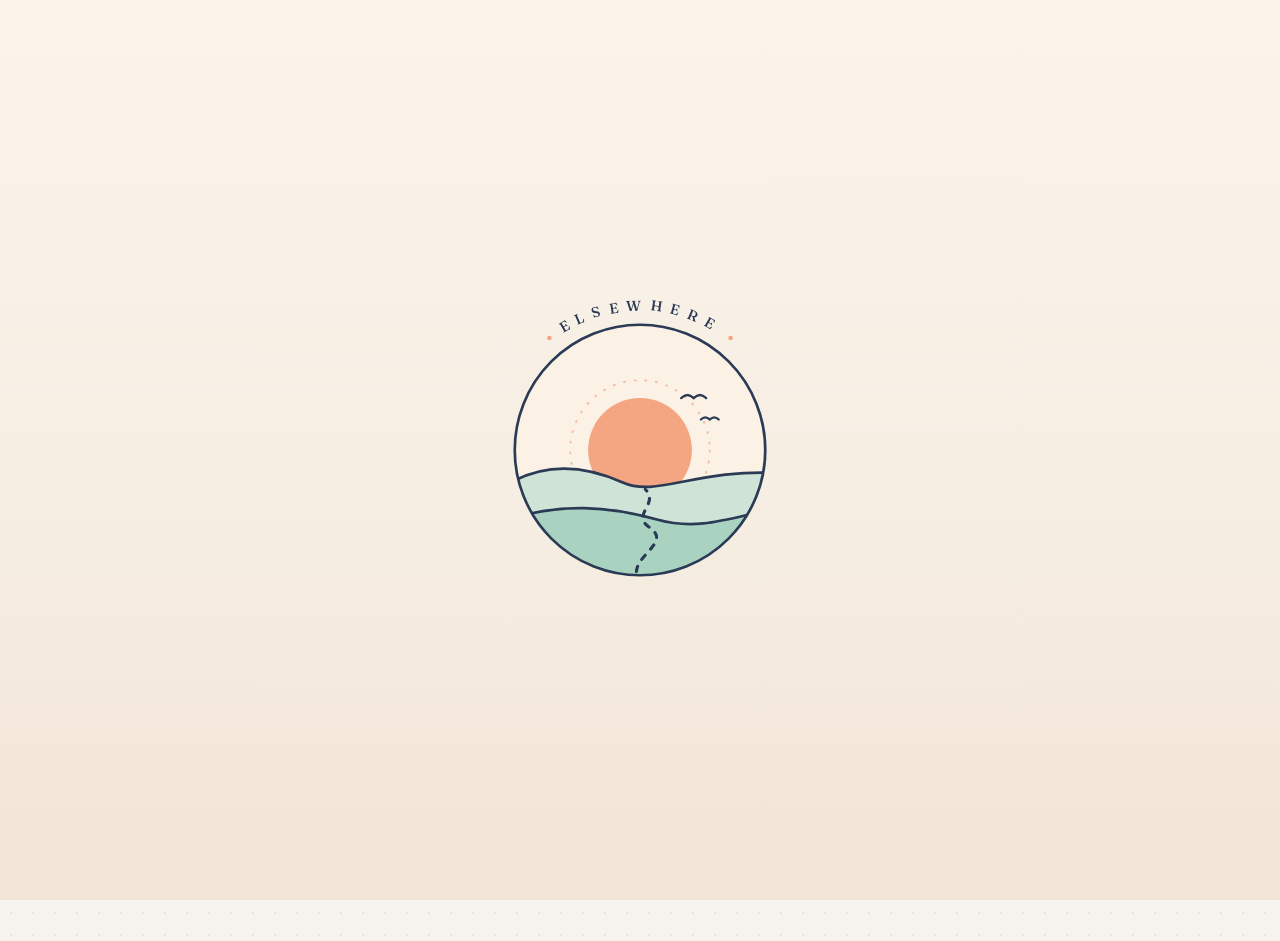
==== commit 23254e98: "v3.0.0：大改版 Elsewhere - 改名 Elsewhere，新開機畫面（圓形插畫＋弧形字）與新圖示、啟動圖（v2- 檔名） - 首頁兩個大按鈕：看地圖自己挑／幫我決定（一頁一題）；拿掉底部" ====
--- a/index.html
+++ b/index.html
@@ -6,27 +6,27 @@
 <meta name="apple-mobile-web-app-capable" content="yes">
 <meta name="mobile-web-app-capable" content="yes">
 <meta name="apple-mobile-web-app-status-bar-style" content="default">
-<meta name="apple-mobile-web-app-title" content="假日骰骰">
-<meta name="theme-color" content="#8FD0F5">
+<meta name="apple-mobile-web-app-title" content="Elsewhere">
+<meta name="theme-color" content="#F6EEE3">
 <meta name="color-scheme" content="light">
-<link rel="apple-touch-icon" sizes="180x180" href="icons/v1-apple-touch-icon.png">
-<link rel="icon" type="image/png" href="icons/v1-icon-192.png">
-<link rel="apple-touch-startup-image" media="(device-width: 440px) and (device-height: 956px) and (-webkit-device-pixel-ratio: 3) and (orientation: portrait)" href="splash/v1-1320x2868.png">
-<link rel="apple-touch-startup-image" media="(device-width: 402px) and (device-height: 874px) and (-webkit-device-pixel-ratio: 3) and (orientation: portrait)" href="splash/v1-1206x2622.png">
-<link rel="apple-touch-startup-image" media="(device-width: 430px) and (device-height: 932px) and (-webkit-device-pixel-ratio: 3) and (orientation: portrait)" href="splash/v1-1290x2796.png">
-<link rel="apple-touch-startup-image" media="(device-width: 393px) and (device-height: 852px) and (-webkit-device-pixel-ratio: 3) and (orientation: portrait)" href="splash/v1-1179x2556.png">
-<link rel="apple-touch-startup-image" media="(device-width: 420px) and (device-height: 912px) and (-webkit-device-pixel-ratio: 3) and (orientation: portrait)" href="splash/v1-1260x2736.png">
-<link rel="apple-touch-startup-image" media="(device-width: 428px) and (device-height: 926px) and (-webkit-device-pixel-ratio: 3) and (orientation: portrait)" href="splash/v1-1284x2778.png">
-<link rel="apple-touch-startup-image" media="(device-width: 390px) and (device-height: 844px) and (-webkit-device-pixel-ratio: 3) and (orientation: portrait)" href="splash/v1-1170x2532.png">
-<link rel="apple-touch-startup-image" media="(device-width: 375px) and (device-height: 812px) and (-webkit-device-pixel-ratio: 3) and (orientation: portrait)" href="splash/v1-1125x2436.png">
-<link rel="apple-touch-startup-image" media="(device-width: 414px) and (device-height: 896px) and (-webkit-device-pixel-ratio: 3) and (orientation: portrait)" href="splash/v1-1242x2688.png">
-<link rel="apple-touch-startup-image" media="(device-width: 414px) and (device-height: 896px) and (-webkit-device-pixel-ratio: 2) and (orientation: portrait)" href="splash/v1-828x1792.png">
-<link rel="apple-touch-startup-image" media="(device-width: 375px) and (device-height: 667px) and (-webkit-device-pixel-ratio: 2) and (orientation: portrait)" href="splash/v1-750x1334.png">
-<link rel="apple-touch-startup-image" media="(device-width: 320px) and (device-height: 568px) and (-webkit-device-pixel-ratio: 2) and (orientation: portrait)" href="splash/v1-640x1136.png">
-<title>假日骰骰</title>
+<link rel="apple-touch-icon" sizes="180x180" href="icons/v2-apple-touch-icon.png">
+<link rel="icon" type="image/png" href="icons/v2-icon-192.png">
+<link rel="apple-touch-startup-image" media="(device-width: 440px) and (device-height: 956px) and (-webkit-device-pixel-ratio: 3) and (orientation: portrait)" href="splash/v2-1320x2868.png">
+<link rel="apple-touch-startup-image" media="(device-width: 402px) and (device-height: 874px) and (-webkit-device-pixel-ratio: 3) and (orientation: portrait)" href="splash/v2-1206x2622.png">
+<link rel="apple-touch-startup-image" media="(device-width: 430px) and (device-height: 932px) and (-webkit-device-pixel-ratio: 3) and (orientation: portrait)" href="splash/v2-1290x2796.png">
+<link rel="apple-touch-startup-image" media="(device-width: 393px) and (device-height: 852px) and (-webkit-device-pixel-ratio: 3) and (orientation: portrait)" href="splash/v2-1179x2556.png">
+<link rel="apple-touch-startup-image" media="(device-width: 420px) and (device-height: 912px) and (-webkit-device-pixel-ratio: 3) and (orientation: portrait)" href="splash/v2-1260x2736.png">
+<link rel="apple-touch-startup-image" media="(device-width: 428px) and (device-height: 926px) and (-webkit-device-pixel-ratio: 3) and (orientation: portrait)" href="splash/v2-1284x2778.png">
+<link rel="apple-touch-startup-image" media="(device-width: 390px) and (device-height: 844px) and (-webkit-device-pixel-ratio: 3) and (orientation: portrait)" href="splash/v2-1170x2532.png">
+<link rel="apple-touch-startup-image" media="(device-width: 375px) and (device-height: 812px) and (-webkit-device-pixel-ratio: 3) and (orientation: portrait)" href="splash/v2-1125x2436.png">
+<link rel="apple-touch-startup-image" media="(device-width: 414px) and (device-height: 896px) and (-webkit-device-pixel-ratio: 3) and (orientation: portrait)" href="splash/v2-1242x2688.png">
+<link rel="apple-touch-startup-image" media="(device-width: 414px) and (device-height: 896px) and (-webkit-device-pixel-ratio: 2) and (orientation: portrait)" href="splash/v2-828x1792.png">
+<link rel="apple-touch-startup-image" media="(device-width: 375px) and (device-height: 667px) and (-webkit-device-pixel-ratio: 2) and (orientation: portrait)" href="splash/v2-750x1334.png">
+<link rel="apple-touch-startup-image" media="(device-width: 320px) and (device-height: 568px) and (-webkit-device-pixel-ratio: 2) and (orientation: portrait)" href="splash/v2-640x1136.png">
+<title>Elsewhere・週末的方向</title>
 <link rel="preconnect" href="https://fonts.googleapis.com">
 <link rel="preconnect" href="https://fonts.gstatic.com" crossorigin>
-<link href="https://fonts.googleapis.com/css2?family=Huninn&display=swap" rel="stylesheet">
+<link href="https://fonts.googleapis.com/css2?family=Huninn&family=Fraunces:ital,opsz,wght@1,9..144,400;1,9..144,600&display=swap" rel="stylesheet">
 <style>
 /* ===== 公路旅行明信片風 ===== */
 :root{
@@ -333,39 +333,35 @@
 #confetti svg{position:absolute;left:var(--x);top:-30px;animation:fall var(--d) cubic-bezier(.25,.6,.4,1) var(--dl) both}
 @keyframes fall{0%{transform:translate(0,0) rotate(0)}100%{transform:translate(var(--dx),110vh) rotate(var(--r))}}
 
-/* ---------- 開機畫面：天空 → 台灣浮出來 → 從家裡一圈圈擴散 → 字跳出 → 標題飛到首頁 ---------- */
+/* ---------- 開機畫面：暖白天色 → 太陽升起 → 小路一路延伸到遠方 → 字慢慢浮現 → 標題飛到首頁 ---------- */
 #splash{position:fixed;inset:0;z-index:200;overflow:hidden;pointer-events:none}
-#splash .sp-bg{position:absolute;inset:0;background:linear-gradient(180deg,#8FD0F5 0%,#C4E9FC 55%,#EAF7FF 100%);transition:opacity .5s ease}
-#splash .sp-map{position:absolute;left:50%;top:9%;width:210px;height:378px;margin-left:-105px;opacity:0}
-#splash .sp-map svg{width:100%;height:100%;display:block;overflow:visible}
-#splash.sp-live .sp-map{animation:spMap .7s cubic-bezier(.2,1.3,.4,1) .05s both}
-@keyframes spMap{0%{opacity:0;transform:translateY(30px) scale(.8)}100%{opacity:1;transform:none}}
-#splash .sp-ring{fill:#FFD54A;fill-opacity:.25;stroke:var(--coral);stroke-width:7;opacity:0}
-#splash.sp-live .sp-ring{animation:spRing 1.6s ease-out infinite}
-#splash.sp-live .sp-ring.r2{animation-delay:.55s}
-#splash.sp-live .sp-ring.r3{animation-delay:1.1s}
-@keyframes spRing{0%{opacity:.9;transform:scale(.1)}100%{opacity:0;transform:scale(1)}}
-#splash .sp-title{position:absolute;left:0;top:calc(9% + 392px);font-size:40px;letter-spacing:.05em;line-height:1.2;color:var(--ink);white-space:nowrap;transform-origin:0 0;display:inline-block;
-  text-shadow:2px 2px 0 #fff,-2px 2px 0 #fff,2px -2px 0 #fff,-2px -2px 0 #fff,0 3px 0 #fff}
-#splash .sp-title span{display:inline-block;opacity:0}
-#splash.sp-live .sp-title span{animation:spLetter .5s cubic-bezier(.2,1.6,.4,1) both;animation-delay:calc(.75s + var(--i) * 110ms)}
-@keyframes spLetter{0%{opacity:0;transform:translateY(18px) rotate(-10deg) scale(.4)}100%{opacity:1;transform:none}}
-#splash .sp-tag{position:absolute;left:0;right:0;top:calc(9% + 448px);text-align:center;font-size:16px;color:var(--ink2);opacity:0}
-#splash.sp-live .sp-tag{animation:spTag .6s ease 1.35s both}
-@keyframes spTag{0%{opacity:0;transform:translateY(8px)}100%{opacity:1;transform:none}}
-#splash.sp-exit .sp-bg,#splash.sp-exit .sp-tag,#splash.sp-exit .sp-map{opacity:0!important;transition:opacity .45s ease;animation:none}
+#splash .sp-bg{position:absolute;inset:0;background:linear-gradient(180deg,#FBF4EA 0%,#F6EEE3 55%,#F2E4D6 100%);transition:opacity .5s ease}
+#splash .sp-scene{position:absolute;left:50%;top:50%;width:340px;height:340px;margin:-170px 0 0 -170px}
+#splash .sp-scene svg{width:340px;height:340px;display:block;overflow:visible}
+#splash .sp-arc{opacity:0}
+#splash.sp-live .sp-arc{animation:spArcIn 1.1s ease .9s both}
+@keyframes spArcIn{0%{opacity:0}100%{opacity:1}}
+#splash .sp-sun{transform:translateY(70px);opacity:0}
+#splash.sp-live .sp-sun{animation:spSun 1.3s cubic-bezier(.25,.8,.3,1) .05s both}
+@keyframes spSun{0%{transform:translateY(70px);opacity:0}100%{transform:none;opacity:1}}
+#splash .sp-hill{opacity:0}
+#splash.sp-live .sp-hill{animation:spFade .7s ease both}
+#splash.sp-live .sp-hill.h2{animation-delay:.12s}
+#splash .sp-road{stroke-dasharray:6 9;stroke-dashoffset:0;opacity:0}
+#splash.sp-live .sp-road{animation:spRoad 1.1s ease-out .45s both}
+@keyframes spRoad{0%{opacity:0;clip-path:inset(100% 0 0 0)}100%{opacity:1;clip-path:inset(0 0 0 0)}}
+#splash .sp-bird{opacity:0}
+#splash.sp-live .sp-bird{animation:spBird 2.4s ease-out .9s both}
+@keyframes spBird{0%{opacity:0;transform:translate(-30px,10px)}40%{opacity:1}100%{opacity:1;transform:none}}
+@keyframes spFade{0%{opacity:0;transform:translateY(10px)}100%{opacity:1;transform:none}}
 #splash.sp-fade{opacity:0;transition:opacity .5s ease}
-@media (max-height:700px){#splash .sp-map{top:5%;width:170px;height:306px;margin-left:-85px}#splash .sp-title{top:calc(5% + 318px)}#splash .sp-tag{top:calc(5% + 372px)}}
 body.booting .app,body.booting .nav{opacity:0}
 body.sp-flying #h1t{visibility:hidden}
-body.enter .mapCard,body.enter .panel,body.enter .goRow,body.enter .snd,body.enter .vanBtn,body.enter .sub,body.enter .ver{animation:rise .55s cubic-bezier(.2,1.3,.4,1) both}
+body.enter .homeView,body.enter .askView,body.enter .snd,body.enter .sub,body.enter .zhName,body.enter .ver{animation:rise .55s cubic-bezier(.2,1.2,.4,1) both}
+body.enter .homeView{animation-delay:.1s}
 body.enter .nav{animation:navUp .55s cubic-bezier(.2,1.3,.4,1) .3s both}
-body.enter .mapCard{animation-delay:.05s} body.enter .goRow{animation-delay:.15s} body.enter .panel{animation-delay:.25s}
-body.enter .vanBtn{animation:vanIn .9s cubic-bezier(.2,1.1,.4,1) .1s both}
-
 @keyframes rise{0%{opacity:0;transform:translateY(24px)}100%{opacity:1;transform:none}}
 @keyframes navUp{0%{opacity:0;transform:translate(-50%,40px)}100%{opacity:1;transform:translate(-50%,0)}}
-@keyframes vanIn{0%{transform:translateX(-60vw)}100%{transform:none}}
 @media (prefers-reduced-motion:reduce){#splash *{animation:none!important;opacity:1!important;transform:none!important}}
 /* ===== 主題：成熟一點的可愛（薄荷綠＋珊瑚，暖白底） ===== */
 :root{
@@ -525,17 +521,156 @@
 .mapHint[hidden]{display:none}
 .mapHint.out{opacity:0}
 
+/* ===================== v3 大按鈕介面 ===================== */
+#tabRoll .zoomBtn{display:none}
+#tabRoll[data-view="home"] footer,#tabRoll[data-view="ask"] footer{margin-top:24px}
+#tabRoll[data-view="map"] footer{display:none}
+/* 首頁兩扇門 */
+.homeView{display:flex;flex-direction:column;gap:14px;padding:14px 16px 0}
+.door{display:flex;flex-direction:column;align-items:center;justify-content:center;gap:4px;min-height:200px;border:3px solid var(--ink);border-radius:28px;box-shadow:0 6px 0 var(--ink);padding:18px 12px;transition:transform .12s}
+.door:active{transform:translateY(4px);box-shadow:0 2px 0 var(--ink)}
+.door .dIl svg{width:96px;height:96px}
+.door b{font-weight:400;font-size:30px;letter-spacing:.06em;color:var(--ink);white-space:nowrap}
+.door small{font-size:15px;color:var(--ink2)}
+.dMap{background:#DDF3EE}
+.dDice{background:#FFE6DC}
+.again3{display:flex;align-items:center;gap:10px;border:2.5px solid var(--ink);border-radius:20px;background:#fff;padding:12px 14px;box-shadow:0 4px 0 var(--ink);text-align:left}
+.again3[hidden]{display:none}
+.again3 span{flex:1;min-width:0}
+.again3 b{display:block;font-weight:400;font-size:19px}
+.again3 small{display:block;font-size:13px;color:var(--ink2);white-space:nowrap;overflow:hidden;text-overflow:ellipsis}
+.again3 i{font-style:normal;font-size:26px;color:var(--ink2)}
+.homeFoot{display:flex;gap:8px}
+.homeFoot button{flex:1;display:flex;align-items:center;justify-content:center;gap:5px;border:2px solid var(--ink);border-radius:16px;background:#fff;padding:10px 6px;font-size:15px;white-space:nowrap;overflow:hidden}
+.homeFoot button span{font-size:12px;color:var(--pri-d);text-decoration:underline}
+/* 幫我決定 */
+.askView{padding:10px 16px 0}
+.askHead{display:flex;align-items:center;justify-content:space-between}
+.askBack{border:0;background:none;font-size:18px;color:var(--ink);padding:8px 4px}
+.askDots{display:flex;gap:6px}
+.askDots i{width:12px;height:12px;border-radius:50%;border:2px solid var(--ink);background:#fff}
+.askDots i.on{background:var(--pri)}
+.askQ{font-weight:400;font-size:30px;text-align:center;margin:6px 0 14px;color:var(--ink)}
+.askGrid{display:grid;gap:12px}
+.askGrid.s1{grid-template-columns:1fr 1fr}
+.big3row{position:relative;display:flex;align-items:center;gap:14px;border:3px solid var(--ink);border-radius:24px;background:#fff;padding:16px 16px;min-height:96px;box-shadow:0 5px 0 var(--ink);text-align:left}
+.big3row:active,.tile3:active{transform:translateY(3px);box-shadow:0 2px 0 var(--ink)}
+.big3row .ic{flex:none;width:64px;height:64px;border-radius:50%;background:#F1EEE7;display:grid;place-items:center}
+.big3row .tx b{display:block;font-weight:400;font-size:26px;color:var(--ink)}
+.big3row .tx small{display:block;font-size:14px;color:var(--ink2)}
+.big3row i{position:absolute;right:14px;top:12px;font-style:normal;font-size:13px;color:var(--ink2)}
+.tile3{position:relative;display:flex;flex-direction:column;align-items:center;gap:2px;border:3px solid var(--ink);border-radius:24px;background:#fff;padding:14px 6px 12px;box-shadow:0 5px 0 var(--ink)}
+.tile3.wide{grid-column:1/-1;flex-direction:row;justify-content:center;gap:10px;padding:10px}
+.tile3 .ic{width:72px;height:72px;border-radius:50%;background:#F1EEE7;display:grid;place-items:center;margin-bottom:4px}
+.tile3.wide .ic{width:52px;height:52px;margin:0}
+.tile3 b{font-weight:400;font-size:22px;color:var(--ink);white-space:nowrap}
+.tile3 small{font-size:12px;color:var(--ink2);white-space:nowrap}
+.tile3.wide small{display:none}
+.tile3 i{position:absolute;right:10px;top:8px;font-style:normal;font-size:12px;color:var(--ink2)}
+.big3row.zero,.tile3.zero{opacity:.4}
+/* 地圖模式 */
+#tabRoll[data-view="map"] .mapCard.big{height:calc(100dvh - 300px - env(safe-area-inset-bottom));min-height:320px;margin-top:-30px}
+.mapBar{margin:12px 14px 0;border:2.5px solid var(--ink);border-radius:22px;background:#fff;padding:10px 12px 12px;box-shadow:0 4px 0 var(--ink)}
+.mapBar[hidden]{display:none}
+.mbTop{display:flex;align-items:center;gap:8px}
+.mbBack{border:2px solid var(--ink);border-radius:14px;background:#fff;padding:8px 12px;font-size:16px}
+.mbCount{flex:1;text-align:center;font-size:15px;color:var(--ink2)}
+.mbCount b{font-size:24px;color:var(--pri-d);font-weight:400}
+.mbRand{display:flex;align-items:center;gap:4px;border:2px solid var(--ink);border-radius:14px;background:var(--pri);color:#fff;padding:8px 12px;font-size:16px;box-shadow:0 3px 0 var(--ink)}
+.mbSlide{display:flex;align-items:center;gap:10px;margin-top:10px}
+.mbLab{font-size:14px;color:var(--ink2);white-space:nowrap}
+.mbSlide b{font-weight:400;font-size:16px;white-space:nowrap;min-width:84px;text-align:right}
+#mbReach{flex:1;accent-color:var(--pri);height:32px}
+/* 明信片兩顆大按鈕 */
+.pc .acts .big3{font-size:20px;padding:14px}
+/* 家庭設定 */
+.set3{display:flex;align-items:center;gap:12px;border:2px solid var(--ink);border-radius:18px;background:#fff;padding:12px 14px;text-align:left}
+.set3 span{flex:1}
+.set3 b{display:block;font-weight:400;font-size:18px}
+.set3 small{display:block;font-size:12.5px;color:var(--ink2)}
+.set3 i{font-style:normal;font-size:22px;color:var(--ink2)}
+.sw3{width:48px;height:28px;border-radius:999px;background:#D8D3CA;position:relative;flex:none}
+.sw3::after{content:"";position:absolute;left:3px;top:3px;width:22px;height:22px;border-radius:50%;background:#fff;transition:transform .2s}
+.set3.on .sw3{background:var(--pri)}
+.set3.on .sw3::after{transform:translateX(20px)}
+
+/* ===== Elsewhere：英文主標（文學感的斜體襯線）＋中文副標；不要小車吉祥物 ===== */
+.vanBtn,.bubble{display:none!important}
+.ttl{padding-left:0!important;text-align:left}
+.topbar{align-items:center;padding-left:4px}
+#h1t{font-family:"Fraunces",Georgia,serif;font-style:italic;font-weight:600;font-size:36px;letter-spacing:.01em;text-shadow:none}
+h1{text-shadow:none!important}
+.zhName{font-size:13px;letter-spacing:.45em;color:var(--ink);margin-top:-2px}
+.top{background:linear-gradient(180deg,#F2E4D6 0%,#F6EEE3 70%,#F6F3EE 100%)!important}
+.cloud{display:none}
+
+/* v3：地圖左上角返回鈕（一直看得到） */
+.mapBackF{position:absolute;left:10px;top:10px;z-index:6;height:44px;padding:0 16px;border-radius:22px;border:2.5px solid var(--ink);background:#fff;color:var(--ink);font:700 17px/1 inherit;box-shadow:0 3px 0 var(--ink)}
+.mapBackF:active{transform:translateY(2px);box-shadow:0 1px 0 var(--ink)}
+/* v3：地點詳細介紹 */
+.detail{margin:12px 0 4px;padding:12px 14px;border:2px dashed rgba(0,0,0,.18);border-radius:14px;background:rgba(255,255,255,.6);text-align:left}
+.detail .dRow{margin:0 0 10px}.detail .dRow:last-of-type{margin-bottom:6px}
+.detail .dRow b{display:block;font-size:15px;margin-bottom:3px}
+.detail .dRow p{margin:0;font-size:15px;line-height:1.6}
+.dLinks{display:flex;flex-direction:column;gap:6px}
+.dLink{display:flex;align-items:center;gap:6px;font-size:14px;color:var(--ink);text-decoration:underline;text-underline-offset:3px;line-height:1.4}
+.dLink svg{flex:none;width:14px;height:14px}
+.dNote{font-size:12px;opacity:.6;margin-top:4px}
+#tabRoll[data-view="map"] .mapHint{top:64px}
+
+/* v3.0：首頁更簡潔 —— 標題置中、拿掉中文副標、拿掉底部導覽列、兩扇門盡量大 */
+:root{--nav-h:0px}
+.nav{display:none!important}
+body{padding-bottom:calc(env(safe-area-inset-bottom) + 16px)!important}
+.topbar{position:relative;justify-content:center!important;min-height:56px}
+.ttl{text-align:center!important;flex:0 1 auto!important}
+#h1t{font-size:28px!important}
+.topbar .snd{position:absolute;right:8px;top:50%;transform:translateY(-50%)}
+.topbar .snd button{width:40px;height:40px}
+.zhName,#greet{display:none!important}
+.homeView{padding-top:6px}
+.door{min-height:max(190px,calc((100dvh - 340px - env(safe-area-inset-top) - env(safe-area-inset-bottom)) / 2))}
+.door .dIl svg{width:110px;height:110px}
+.door b{font-size:32px}
+.homeVer{text-align:center;padding:4px 0 8px}
+.homeVer .ver{font-size:12px;line-height:22px;padding:0 10px}
+.pgBack{border:2px solid var(--ink);background:#fff;border-radius:16px;padding:8px 14px;font-size:16px;margin-bottom:8px;color:var(--ink)}
+/* 地圖 ＋／－ */
+.zoomPM{position:absolute;right:10px;top:10px;z-index:6;display:flex;flex-direction:column;border:2.5px solid var(--ink);border-radius:16px;background:#fff;box-shadow:0 3px 0 var(--ink);overflow:hidden}
+.zoomPM[hidden]{display:none}
+.zoomPM button{width:48px;height:48px;border:0;background:#fff;font:700 26px/1 inherit;color:var(--ink)}
+.zoomPM button+button{border-top:2px solid var(--ink)}
+.zoomPM button:active{background:var(--sun)}
+.top{padding-bottom:6px!important}
+#tabRoll[data-view="map"] .mapCard.big{height:calc(100dvh - 250px - env(safe-area-inset-top) - env(safe-area-inset-bottom))!important}
+#tabRoll[data-view="map"] .mapHint{top:120px}
+
+/* 貼紙、標籤擺正（不要歪歪的） */
+.stkr,.stkr:nth-child(2n),.ltag.on,.ltag.on:nth-child(2n){transform:none!important}
+/* 手勢中：隱藏地點名字和陰影，放開再畫回來 */
+#mbReach{touch-action:pan-x}
+
+/* 喇叭按鈕：不用 transform 置中（會跟進場動畫打架，造成先低後跳上去） */
+.topbar .snd{top:0!important;bottom:0;margin:auto 0;height:40px;transform:none!important;display:flex;gap:8px}
+body.enter .snd{animation:none!important}
+.top{padding-top:calc(env(safe-area-inset-top) + 4px)!important;padding-bottom:2px!important}
+.topbar{min-height:48px!important}
+.homeView{gap:12px;padding-top:2px}
+.door{min-height:max(200px,calc((100dvh - 290px - env(safe-area-inset-top) - env(safe-area-inset-bottom)) / 2))}
+.door .dIl svg{width:124px;height:124px}
+.door b{font-size:34px}
+.cNeedle{transform-origin:60px 60px;animation:cSway 3.2s ease-in-out infinite}
+@keyframes cSway{0%,100%{transform:rotate(-14deg)}50%{transform:rotate(16deg)}}
+#editFromRes{display:inline-flex;align-items:center;gap:4px}
+
 </style>
-</head>
 <body class="booting">
 <!-- 台灣地圖底圖（給開機畫面、明信片重複使用） -->
 <svg width="0" height="0" style="position:absolute" aria-hidden="true"><defs><g id="twBase"></g></defs></svg>
 
 <div id="splash" aria-hidden="true">
   <div class="sp-bg"></div>
-  <div class="sp-map" id="spMap"></div>
-  <div class="sp-title" id="spTitle"></div>
-  <div class="sp-tag">今天，要開多遠？</div>
+  <div class="sp-scene" id="spScene"></div>
 </div>
 
 <div class="app">
@@ -545,13 +680,31 @@
       <div class="cloud c1" id="cl1"></div><div class="cloud c2" id="cl2"></div>
       <div class="topbar">
         <button class="vanBtn" id="vanBtn" aria-label="叭叭車"><svg viewBox="0 0 110 80"><g class="carBody" id="van"></g></svg></button>
-        <div class="ttl"><h1><span id="h1t">假日骰骰</span><button class="ver" id="verBtn"></button></h1><div class="sub" id="greet"></div></div>
+        <div class="ttl"><h1><span id="h1t">Elsewhere</span></h1><div class="sub" id="greet" hidden></div></div>
         <div class="snd"><button id="bgmBtn" aria-label="背景音樂"></button><button id="sfxBtn" aria-label="音效"></button></div>
       </div>
     </div>
     <div class="bubble" id="bubble"></div>
 
+    <!-- v3：首頁兩扇大門 -->
+    <div class="homeView" id="homeView">
+      <button class="door dMap" id="doorMap"><span class="dIl" id="dMapIl"></span><b>看地圖自己挑</b><small>放大地圖，點想去的地方</small></button>
+      <button class="door dDice" id="doorDice"><span class="dIl" id="dDiceIl"></span><b>幫我決定</b><small>回答三個問題，馬上抽一個</small></button>
+      <button class="again3" id="doorLast" hidden></button>
+      <div class="homeFoot"><button id="hOrigin"></button><button id="hSet"></button></div>
+      <div class="homeFoot"><button id="hList"></button><button id="hTrail"></button></div>
+      <div class="homeVer"><button class="ver" id="verBtn"></button></div>
+    </div>
+    <!-- v3：幫我決定（一頁一題） -->
+    <div class="askView" id="askView" hidden>
+      <div class="askHead"><button class="askBack" id="askBack"></button><div class="askDots" id="askDots"></div></div>
+      <h2 class="askQ" id="askQ"></h2>
+      <div class="askGrid" id="askGrid"></div>
+    </div>
+
     <div class="mapCard" id="mapCard">
+      <button class="mapBackF" id="mapBackF" hidden aria-label="回首頁">‹ 返回</button>
+      <div class="zoomPM" id="zoomPM" hidden><button id="zIn" aria-label="放大">＋</button><button id="zOut" aria-label="縮小">－</button></div>
       <svg id="map" xmlns="http://www.w3.org/2000/svg">
         <defs>
           <clipPath id="landClip"><path id="landClipPath"/></clipPath>
@@ -580,10 +733,17 @@
       <div class="tag reachTag" id="reachTag"></div>
       <button class="zoomBtn" id="zoomBtn" aria-label="放大地圖"></button>
       <button class="dotInfo" id="dotInfo" hidden></button>
-      <div class="mapHint" id="mapHint" hidden>兩指放大看名字・點地點可以自己選</div>
+      <div class="mapHint" id="mapHint" hidden>兩指放大・點地點看介紹・點縣市拉近</div>
     </div>
 
 
+    <!-- v3：地圖模式下面的控制列 -->
+    <div class="mapBar" id="mapBar" hidden>
+      <div class="mbTop"><button class="mbBack" id="mbBack"></button><span class="mbCount" id="mbCount"></span><button class="mbRand" id="mbRand"></button></div>
+      <div class="mbSlide"><span class="mbLab">開多遠</span><input type="range" id="mbReach" min="15" max="255" step="5"><b id="mbReachTxt"></b></div>
+    </div>
+
+    <div id="legacy" hidden>
     <div class="panel">
       <div class="sec">
         <h3 id="hReach"></h3>
@@ -607,6 +767,7 @@
       <button class="pool" id="poolInfo"></button>
       <button class="goBtn" id="goBtn"></button>
     </div>
+    </div>
 
     <footer class="pad">車程是依出發點估計的大約時間，出發前看一下導航<br>地圖資料：內政部國土測繪中心（政府資料開放授權）<br>Copyright © 2026 大樹 · <span class="footVer"></span></footer>
   </section>
@@ -614,6 +775,7 @@
   <!-- ===== 名單頁 ===== -->
   <section id="tabList" hidden>
     <div class="pageHead">
+      <button class="pgBack">‹ 回首頁</button>
       <h2 id="listTitle"></h2>
       <label class="search"><span id="searchIc"></span><input id="q" type="search" placeholder="找地點、地區…" autocomplete="off"></label>
     </div>
@@ -624,7 +786,7 @@
 
   <!-- ===== 足跡頁 ===== -->
   <section id="tabTrail" hidden>
-    <div class="pageHead"><h2 id="trailTitle"></h2></div>
+    <div class="pageHead"><button class="pgBack">‹ 回首頁</button><h2 id="trailTitle"></h2></div>
     <div class="stats" id="stats"></div>
     <div class="trail" id="trail"></div>
     <div class="settings" id="settings"></div>
@@ -993,6 +1155,1283 @@
   ["星夢森林劇場", "宜蘭冬山", 95, "草動水停", "動物親子樂園，天鵝湖划小船", 24.64, 121.73],
 ];
 
+/* ===== 地點詳細資料 =====
+   do：去那裡做什麼　tip：價格、時間、注意事項　site：官網　posts：近三年的網路分享 [標題, 網址]
+   資料來自 2023–2026 的網路文章與官網，出發前仍請看官方公告。原始資料在 details_data.json，用 add_details.py 合併 */
+const DETAIL={
+"金勇番茄農場（冬春）": {
+"do": "免門票的「番茄聯合國」：種了四十多種世界各國番茄，可以自己採番茄；溫室還有立體草莓園，另有客家米食、葫蘆彩繪、擂茶等 DIY，有免費導覽。",
+"tip": "免門票，採果秤重計價。假日人潮多，早點到比較好停車。",
+"posts": [
+[
+"新竹關西金勇DIY休閒農場：採番茄採草莓免門票",
+"https://travel.yam.com/article/110599"
+]
+]
+},
+"鶯歌老街＋陶瓷博物館": {
+"do": "陶博館看陶瓷怎麼做，再到老街體驗捏陶。6 歲以下建議選「手捏陶」或「彩繪陶」，不用機器、比較安全；大一點的孩子可以試拉坯。",
+"tip": "陶博館每月第一個週一休館。春天常有「春遊三鶯」活動、限期免費入館，出發前看官網。老街陶藝教室多半週一、二公休。",
+"site": "https://www.ceramics.ntpc.gov.tw/",
+"posts": [
+[
+"鶯歌陶博館 2026 春遊開跑（聯合新聞網）",
+"https://udn.com/news/story/7266/9402330"
+],
+[
+"鶯歌捏陶 DIY 常見問題整理",
+"https://uptogo.com.tw/?p=550897"
+]
+]
+},
+"大湖草莓園（冬春）": {
+"do": "沿著台三線一路都是草莓園，自己拿籃子剪刀採草莓；有些園是高架栽培，小朋友和長輩都能站著採，不用蹲。部分園區附咖啡廳和兒童遊戲區。",
+"tip": "大多免入園費，採多少按台斤計價。產季約 11 月下旬到隔年 4 月，12 月中到元旦最大顆。出發前看「大湖草莓季」粉專的每日果況。",
+"posts": [
+[
+"大湖草莓季 8 間果園懶人包（食尚玩家 2026）",
+"https://supertaste.tvbs.com.tw/hot/358017"
+],
+[
+"2026 大湖採草莓攻略（Gofunit）",
+"https://gofunit.com/%E8%8B%97%E6%A0%97%E5%A4%A7%E6%B9%96%E8%8D%89%E8%8E%93%E5%AD%A3/"
+]
+]
+},
+"苑裡藺草文化館": {
+"do": "了解苑裡藺草編織的歷史，在編織媽媽指導下親手編藺草小物帶回家。",
+"tip": "DIY 依作品收費。附近的華陶窯可以捏陶、吃割稻飯（體驗要先預約）。",
+"posts": [
+[
+"苑裡有什麼活動？藺草編織與周邊體驗",
+"https://uptogo.com.tw/戶外活動/苑裡有什麼活動？/"
+]
+]
+},
+"興隆毛巾觀光工廠": {
+"do": "全台第一家蛋糕毛巾工廠：隔著玻璃看毛巾機器運作，做造型毛巾 DIY，最後到 NG 販賣部撿便宜。",
+"tip": "免門票、免費停車，DIY 另外收費。室內為主，下雨天也適合。",
+"posts": [
+[
+"雲林虎尾｜興隆毛巾觀光工廠：免門票親子景點",
+"https://travel.yam.com/article/128445"
+]
+]
+},
+"吳福洋襪子故事館": {
+"do": "台灣第一家襪子工廠改成的觀光工廠：看襪子怎麼織出來，體驗百年前的手搖織襪機，假日有襪子 DIY 課程。",
+"tip": "門票 100 元（送 100 元購物抵用券），身高 100 公分以下免費。假日 DIY 場次 10:00、11:40、13:30、15:30（約 60 分鐘，建議 6 歲以上、事先預約）。",
+"posts": [
+[
+"吳福洋襪子故事館：體驗百年手搖織襪",
+"https://travel.yam.com/article/137409"
+],
+[
+"2025 北部下雨天親子去處（LINE TODAY）",
+"https://today.line.me/tw/v2/article/ZaQ7Qlg"
+]
+]
+},
+"卓也小屋": {
+"do": "三義山裡的森林小村莊：藍染 DIY（約 2 小時）、竹林步道、鴨鵝小湖、蔬食餐廳。旁邊「藏山之森」有很多蕨類植物，可做鹿角蕨上板。4–5 月還能看油桐花和螢火蟲。",
+"tip": "入園門票 100 元，可全額折抵消費。營業約 09:30–17:30。園區步道有坡，推車不太好走。",
+"posts": [
+[
+"三義卓也小屋渡假園區（小兔小安）",
+"https://bunnyann.tw/bunnyann276/"
+],
+[
+"卓也小屋：藍染、星空泡泡屋、門票優惠（Gofunit）",
+"https://gofunit.com/%E5%8D%93%E4%B9%9F%E5%B0%8F%E5%B1%8B/"
+]
+]
+},
+"橙香森林": {
+"do": "明德水庫旁的橘子園：大草皮可以跑、橘子隧道拍照、玻璃屋咖啡廳。假日有手作橘子麵包，冬天可以自己採橘子。",
+"tip": "門票 100 元可全額折抵，週二休息。假日麵包 DIY 11:00、14:00，現場報名。採橘子約 12 月底／1 月中開始，10:00–16:00，一斤約 60 元。小黑蚊多，入口有防蚊乳可擦。",
+"posts": [
+[
+"苗栗頭屋橙香森林（小兔小安 2026）",
+"https://bunnyann.tw/bunnyann188-2026/"
+],
+[
+"橙香森林採橘子指南",
+"https://uptogo.com.tw/?p=1597336"
+]
+]
+},
+"新社百菇莊": {
+"do": "新社香菇街尾的菇菇農場：看香菇怎麼長、採香菇、到雞舍挑雞蛋、自己做菇菇茶碗蒸，還有大草地可以跑。",
+"tip": "平日免門票自由參觀。假日親子 DIY 要先上網報名，6 歲以上每人 250 元；6 歲以下免費，但不含點心和茶碗蒸。週六日 10:00–11:30。",
+"posts": [
+[
+"台中菇菇農場：採香菇、做茶碗蒸（食尚玩家）",
+"https://supertaste.tvbs.com.tw/amp/esg/343479"
+],
+[
+"新社百菇莊 DIY 體驗（Gofunit）",
+"https://gofunit.com/%e5%8f%b0%e4%b8%ad%e8%a6%aa%e5%ad%90%e6%99%af%e9%bb%9e%e3%80%8b%e6%8e%a1%e9%a6%99%e8%8f%87%ef%bc%8b%e6%8e%a1%e9%9b%9e%e8%9b%8b%ef%bc%8b%e7%8f%be%e5%a0%b4%e5%81%9a%e8%8c%b6%e7%a2%97%e8%92%b8%ef%bc%81/"
+]
+]
+},
+"向禾漁場": {
+"do": "鰲鼓濕地旁的「蔡牽海盜村」：划環保船撈海菜、摸文蛤、釣魚、烤蚵，可以穿海盜裝上海盜船拍照。冬天順便賞候鳥。",
+"tip": "免門票，活動另收費。2025 年起現場只賣單項體驗，整套行程要先上網或打電話預訂，全部玩完約 2.5–3 小時。",
+"posts": [
+[
+"向禾休閒漁場：釣魚、摸文蛤、烤蚵（小兔小安）",
+"https://bunnyann.tw/bunnyann321/"
+],
+[
+"嘉義冬季親子賞鳥路線（聯合新聞網 2025）",
+"https://udn.com/news/story/7326/9137600"
+]
+]
+},
+"國立傳統藝術中心": {
+"do": "冬山河旁的紅磚老街：看駐園戲曲和踩街表演、做椪糖等傳統手作 DIY、逛老店，園區很大很平坦。",
+"tip": "要買門票（宜蘭縣民有優待票），停車另外收費。門票只含入園和表演，DIY、餐飲、搭船都是另外付費。",
+"posts": [
+[
+"傳統藝術中心要錢嗎？門票、停車、優惠整理",
+"https://uptogo.com.tw/藝術/傳統藝術中心要錢嗎？/"
+]
+]
+},
+"安永心食館": {
+"do": "蘇澳的海洋主題觀光工廠：AR 捕魚遊戲、磁鐵釣魚認識魚種、著色漁樂（畫完掃描會在螢幕上游），還有微型 DIY 和看生產線。",
+"tip": "門票 3 歲以上約 200–250 元，可全額抵館內消費。週四休，09:00–17:00。室內為主，雨天備案首選。",
+"posts": [
+[
+"蘇澳觀光工廠推薦（食尚玩家）",
+"https://supertaste.tvbs.com.tw/amp/pack/352950"
+],
+[
+"安永心食館：AR 體驗認識海洋產業",
+"https://travel.yam.com/article/130883"
+]
+]
+},
+"溪和水產觀光工廠": {
+"do": "漫畫主題館邊看邊闖關學海洋知識，換小禮物；「廚房職人」自己挑海鮮汆燙來吃，還有小魚飯糰、小卷餅乾 DIY、免費試吃魩仔魚。",
+"tip": "門票 100 元可全額折抵；120 公分以下免費，65 歲以上半價。週三休館，09:00–16:30（汆燙體驗到 16:00）。有免費停車場。",
+"posts": [
+[
+"溪和水產觀光工廠：自己的海鮮自己煮",
+"https://travel.yam.com/article/133116"
+],
+[
+"溪和水產觀光工廠參觀資訊（Gofunit）",
+"https://gofunit.com/%E6%BA%AA%E5%92%8C%E6%B0%B4%E7%94%A2%E8%A7%80%E5%85%89%E5%B7%A5%E5%BB%A0/"
+]
+]
+},
+"中興文化創意園區": {
+"do": "日治時期的中興紙廠改成的園區：看老廠房和造紙歷史、大草地和水池拍照，有手作造紙、木工體驗和文創市集。",
+"tip": "全區免門票。室內館 10:00–18:00，週三休館。服務台可以免費借推車。",
+"posts": [
+[
+"從日式紙廠到親子文創園區（微笑台灣）",
+"https://smiletaiwan.cw.com.tw/article/3076"
+],
+[
+"中興文化創意園區打卡點整理",
+"https://travel.yam.com/article/121526"
+]
+]
+},
+"奇麗灣珍奶文化館": {
+"do": "自己搖一杯珍珠奶茶（約 30 分鐘，送紀念杯），或手搓粉圓；館內看珍奶的故事、闖關換飲料。",
+"tip": "免門票，免費停車。手搖珍奶 DIY 一份約 230 元（最多 2 位家長陪同），場次 9:30、11:00、13:30、15:00。平日 10:00–17:00、假日到 17:30。",
+"posts": [
+[
+"奇麗灣珍奶文化館：手搖珍奶 DIY",
+"https://travel.yam.com/article/111451"
+],
+[
+"奇麗灣珍奶文化館參觀資訊",
+"https://uptogo.com.tw/?p=2020042"
+]
+]
+},
+"清水地熱公園": {
+"do": "把雞蛋、玉米、地瓜放進冒煙的地熱池煮來吃，等的時候免費泡腳看山景；另有平價日式湯屋可以泡湯。",
+"tip": "免門票，09:00–17:00。假日會總量管制，可能要在清水橋排隊等進場。地熱池很燙，小小孩要牽好；有獼猴，不要餵食。",
+"posts": [
+[
+"2026 清水地熱公園：門票、食材、泡腳（小兔小安）",
+"https://bunnyann.tw/a10-boiled-eggs/"
+],
+[
+"清水地熱公園：煮蛋、湯屋、泡腳",
+"https://travel.yam.com/article/126535"
+]
+]
+},
+"立川漁場": {
+"do": "捲起褲管下池子摸黃金蜆，摸到的可以帶回家；餐廳吃現炒黃金蜆、蜆仔冰淇淋。",
+"tip": "摸蜆一人約 200 元，可帶走一斤以內。09:00–17:00，池邊有拖鞋可穿。會弄濕，記得帶換洗衣物。",
+"posts": [
+[
+"花蓮立川漁場摸蜆兼玩水（小兔小安）",
+"https://bunnyann.tw/bunnyann190/"
+]
+]
+},
+"花蓮考古博物館": {
+"do": "舊市場改建的室內親子館：沙坑挖化石當小小考古學家、考古大富翁和互動遊戲，認識豐田玉的歷史。",
+"tip": "全票 50 元，6 歲以下免費；挖化石 DIY 另外購票。週三到週日 09:30–17:00，週一、二休館。",
+"posts": [
+[
+"花蓮考古博物館：挖化石體驗（小兔小安）",
+"https://bunnyann.tw/archeology/"
+]
+]
+},
+"鴨寮故事館": {
+"do": "謝記鴨賞的老鴨寮：10 元買飼料餵鴨餵鵝、提小桶子進鴨舍撿鴨蛋、抱小黃鴨，還有紅土鹹鴨蛋 DIY，假日有窯烤披薩 DIY。",
+"tip": "門票 100 元（可折抵 50 元），100 公分以下免費。08:00–17:00，週四公休。免費停車場，旁邊就是冬山河親水公園。",
+"posts": [
+[
+"2026 鴨寮故事館：撿鴨蛋餵鴨（小兔小安）",
+"https://bunnyann.tw/duckgo/"
+],
+[
+"鴨寮故事館：紅土鹹蛋、抱小黃鴨",
+"https://travel.yam.com/article/138139"
+]
+]
+},
+"農夫青蔥農場": {
+"do": "當一日蔥農：下田拔三星蔥、洗蔥，做蔥油餅（老闆幫忙煎），等的時候去餵梅花鹿、綿羊、兔子。結束還能帶一把蔥回家。",
+"tip": "有多種套票，基本方案每人約 300 元。DIY 教室沒有冷氣。假日人多，平日去比較輕鬆。",
+"posts": [
+[
+"宜蘭農夫青蔥體驗農場（小兔小安）",
+"https://bunnyann.tw/farmer/"
+],
+[
+"北中南 6 間體驗農場（食尚玩家）",
+"https://supertaste.tvbs.com.tw/hot/336143"
+]
+]
+},
+"新豐紅樹林": {
+"do": "北台灣唯一水筆仔和海茄苳混生的紅樹林，約 400 公尺木棧道穿過綠色「龍貓隧道」。低頭就能看到泥灘上的招潮蟹、彈塗魚，還有二層樓涼亭可以往下看。",
+"tip": "免門票、免費停車。漲潮最高後大約 3 小時，最容易看到螃蟹和水鳥。",
+"posts": [
+[
+"新豐紅樹林：免費大自然生態教室",
+"https://travel.yam.com/article/111704"
+],
+[
+"龍貓隧道回來了！步道整修再開放（食尚玩家）",
+"https://supertaste.tvbs.com.tw/travel/344264"
+]
+]
+},
+"竹北水圳森林公園": {
+"do": "市區裡的湖畔公園：沿著碧綠湖水的木棧道繞一圈，大部分在樹蔭下，有涼亭、觀景台和草地，常有小動物不怕人。",
+"tip": "24 小時開放，公園四周有停車格。繞一圈不到半小時，步道起伏不大，推車好走。附近有餐廳和咖啡店可以外帶來野餐。",
+"posts": [
+[
+"竹北水圳森林公園：繞湖半小時輕鬆走完（小兔小安）",
+"https://bunnyann.tw/goingge08-2026/"
+],
+[
+"水圳森林公園：漫步湖畔",
+"https://travel.yam.com/article/125195"
+]
+]
+},
+"新瓦屋客家文化保存區": {
+"do": "台灣第一個客家文化保存區：逛客家老屋和懷舊街道、荷花池步道（夏天最美），老屋裡有工作室、書屋和麵包店，假日常有小農市集。",
+"tip": "免門票，大約半小時就能逛完，環境平坦好走。園區有收費停車場。",
+"posts": [
+[
+"新瓦屋：免門票荷花池和三合院（小兔小安 2026）",
+"https://bunnyann.tw/gonw08-2026/"
+],
+[
+"新瓦屋客家文化保存區：老宅修復改建",
+"https://travel.yam.com/article/123552"
+]
+]
+},
+"湖口老街": {
+"do": "約 300 公尺的紅磚巴洛克老街，一頭是天主堂、一頭是三元宮。邊走邊吃：腳踏車芋泥、牛汶水（客家湯圓配黑糖薑湯）、牛舌餅、新友飲食店的客家菜。",
+"tip": "三元宮後方有免費停車場。很多攤子只有週六日開，平日去比較冷清。",
+"posts": [
+[
+"湖口老街美食一日遊（食尚玩家）",
+"https://supertaste.tvbs.com.tw/food/357734"
+],
+[
+"湖口老街半日遊（微笑台灣）",
+"https://smiletaiwan.cw.com.tw/article/2955"
+]
+]
+},
+"北埔老街": {
+"do": "沿著紅磚老屋慢慢逛，看慈天宮、姜阿新洋樓（茶金拍攝地），可以吃客家粄條、擂茶、柿餅、草仔粿，也有老屋改成的咖啡店可以讓長輩坐下休息。",
+"tip": "老街本身免費。姜阿新洋樓門票約 100 元（國中小約 50 元），只有週六日 10:00–16:00 分時段，假日要當天早上 9:45 到門口領號碼牌。店家人潮多，要有排隊的心理準備。",
+"posts": [
+[
+"北埔老街吃喝玩樂與洋樓參觀整理",
+"https://bunnyann.tw/beipu-attractions/"
+]
+]
+},
+"竹南崎頂子母隧道": {
+"do": "走過兩座相連的 1928 年老火車隧道，兩旁大樹像綠色隧道，可以走到崎頂車站景觀台看風車和海，運氣好還能拍到火車經過。",
+"tip": "有免費停車場，步道入口有公廁。前半段沒遮陽比較熱，中後段樹蔭多；隧道內沒燈，怕黑可帶手電筒；夏天蚊子多。",
+"posts": [
+[
+"崎頂子母隧道步道攻略",
+"https://bunnyann.tw/tunnel/"
+]
+]
+},
+"橫山書法藝術公園": {
+"do": "公園有草地可以散步、野餐、讓小孩跑跑，旁邊的橫山書法藝術館可以順便看展。",
+"tip": "公園旁有路邊收費停車格。藝術館門票約 100 元（優待約 50 元），開放 09:30–17:00、週二休館（此為 2022 年資料，出發前再確認）。",
+"posts": [
+[
+"橫山書法藝術公園散步野餐介紹",
+"https://travel.yam.com/article/127446"
+]
+]
+},
+"IKEA 桃園店": {
+"do": "逛居家展示間、在景觀餐廳吃瑞典餐，小小孩可以去兒童遊戲室玩球池和木屐、樹洞。",
+"tip": "地下 3 層有停車場，汽車位約 752 格。以下是 2020 年開幕時的資訊，營業時間（當時 11:00–22:00）請出發前再確認。",
+"posts": [
+[
+"IKEA 桃園店開幕亮點介紹",
+"https://supertaste.tvbs.com.tw/hot/325443"
+]
+]
+},
+"合興車站": {
+"do": "小小的愛情火車站，可以散步拍照，有彩色傘和幸福鐘等打卡點，不用走太多路。",
+"tip": "免門票。地址在橫山鄉中山街一段 17 號。",
+"posts": [
+[
+"合興車站景點介紹",
+"https://travel.yam.com/place/2185"
+]
+]
+},
+"峨眉湖": {
+"do": "走環湖步道看湖景，過細茅埔吊橋看湖面倒影，湖邊有咖啡店可以坐下來休息，也有遊艇可以搭。",
+"tip": "步道免費、24 小時開放，目前實際可走約 1.5 公里、來回約 40 分鐘，大多平坦，可推嬰兒車（吊橋能不能推車文章沒寫）。可把車停在世界幸福咖啡總店再步行；幸福坊約 11:00–16:30、週一公休，假日建議先訂位。",
+"posts": [
+[
+"峨眉湖環湖步道最新走訪（2026）",
+"https://bunnyann.tw/emei-trail2026/"
+]
+]
+},
+"綠世界生態農場": {
+"do": "看羊駝、鵜鶘、樹懶，有鳥類公園、蝴蝶園和大片草皮可以跑，每天有羊駝散步和動物解說時間，園區也有餐廳可以吃飯。",
+"tip": "門票全票約 380 元、半票約 320 元（65 歲以上和 3 歲以上或 90 公分以上兒童），未滿 3 歲或 90 公分以下免費。每天 08:30–17:30。羊駝散步約 10:00、13:00、14:30。以上為 2023 年資料。",
+"posts": [
+[
+"綠世界生態農場園區與票價整理",
+"https://travel.yam.com/article/132423"
+]
+]
+},
+"大溪老街": {
+"do": "走老街吃黃大目豆干、牛肉麵、豆花、霜淇淋，走春逛街都適合。",
+"posts": [
+[
+"大溪老街走春美食推薦",
+"https://bunnyann.tw/?p=40929"
+]
+]
+},
+"苗栗火車頭園區": {
+"do": "看全台僅存的 CT152 蒸汽火車頭和轉車台、12 台火車頭展示，小孩可以搭遊園小火車、玩投煤和拼火車零件的互動區，還有貓咪咖啡廳。",
+"tip": "門票約 100 元（可折抵 50 元餐飲），3 歲以上到未滿 6 歲免費，未滿 3 歲免證件。遊園小火車另計，每趟約 80 元（體驗費）。每天 09:00–17:30，推車和輪椅都可通行，有停車空間。",
+"posts": [
+[
+"苗栗火車頭園區親子玩法",
+"https://supertaste.tvbs.com.tw/travel/355042"
+]
+]
+},
+"內灣老街": {
+"do": "逛懷舊的內灣車站、戲院和吊橋，吃野薑花粽、客家麻糬、客家菜，內灣圓樓用餐時可以看老電影、玩布袋戲台。",
+"tip": "老街免門票，約 10:00–18:00。公有停車場在大同路（最近）和中山街二段（免費、步行約 5 分鐘），私人停車場假日約 50～100 元；假日 11:00–15:00 車潮多，建議早點到。",
+"posts": [
+[
+"內灣老街吃喝與停車整理（2026）",
+"https://supertaste.tvbs.com.tw/pack/357736"
+]
+]
+},
+"臺灣客家文化館": {
+"do": "室內有展覽、3D 彩繪牆和蓋章區可以逛，戶外有好客公園、半月池可以走走，館內有餐廳。",
+"tip": "免門票；09:00–17:00（16:50 停止入館），週二休館。館內停車場小客車每次約 50 元，約 120 格。好客劇場另外收費。（2024 年資料）",
+"posts": [
+[
+"臺灣客家文化館遊記",
+"https://travel.yam.com/article/134835"
+]
+]
+},
+"後龍好望角": {
+"do": "走海景步道看大風車和日落，偶爾還能看到火車經過。",
+"tip": "24 小時開放、不用門票。靠海風大，要帶外套、帽子抓好。（2023 年底資料，當時步道有維修，出發前確認）",
+"posts": [
+[
+"後龍好望角風景區介紹",
+"https://travel.yam.com/article/133266"
+]
+]
+},
+"飛牛牧場": {
+"do": "在大草原跑跳、餵乳牛綿羊兔子，有乳製品可吃，例如牧場冰淇淋和手作烤布丁，也有 DIY 活動。",
+"tip": "門票約 280 元（全票）、約 220 元（學童）、約 160 元（幼童和敬老），3 歲以下免費；門票可兌換乳製品一杯。營業時間文章寫 07:00–19:00，但另一處寫到 22:00，要再確認。（2022 年資料）",
+"posts": [
+[
+"飛牛牧場門票與園區介紹",
+"https://travel.yam.com/article/128086"
+]
+]
+},
+"通霄精鹽廠": {
+"do": "免費入園，看製鹽展示、拍巨人精鹽包，小孩可以玩整點噴水的戲水池和淺水池，大人可以泡腳池，還有 DIY 和鹽鄉小棧可以吃東西。",
+"tip": "免門票。平日 08:10–17:00、假日 08:30–16:30，泡腳池和親水廣場供水約 09:00–16:00，除夕公休。假日遊客和遊覽車多，建議平日去；生產區沒預約不能參觀。（2022 年資料）",
+"posts": [
+[
+"通霄精鹽廠（鹽來館）遊記",
+"https://travel.yam.com/article/128306"
+]
+]
+},
+"南庄老街": {
+"do": "逛桂花巷、洗衫坑、老郵局，吃桂花湯圓、桂花蛋捲、抹茶冰，也有客家菜餐廳。",
+"tip": "老街免費。乃木崎一帶是石階，推車和長輩要留意。東村宿舍和服體驗約 350 元/人（體驗費）、約 2 小時，週三四公休。（2025 年底資料）",
+"posts": [
+[
+"南庄老街美食與景點整理",
+"https://n.yam.com/Article/20251124253301"
+]
+]
+},
+"白沙屯拱天宮": {
+"do": "拜拜，順便吃廟後面的香粑粑和大連蝦捲，約 200 公尺外有元寶雞蛋糕可以當小點心。",
+"posts": [
+[
+"白沙屯拱天宮周邊小吃",
+"https://today.line.me/tw/v3/article/3NRl7kP"
+]
+]
+},
+"勝興車站": {
+"do": "逛勝興車站和老街，周邊還有三義木雕博物館、雅聞香草植物工廠（免費）、鴨箱寶木雕彩繪 DIY（免費入園）等順路景點。",
+"tip": "三義木雕博物館週二至日 09:00–17:00、週一休。勝興客棧的招牌客家餐點要先預訂。（2025 年資料）",
+"posts": [
+[
+"勝興車站與周邊景點整理",
+"https://supertaste.tvbs.com.tw/amp/pack/354895"
+]
+]
+},
+"舊山線鐵道自行車": {
+"do": "騎鐵道自行車穿過山洞和龍騰斷橋，一趟約 70～90 分鐘，C 路線有燈光隧道。",
+"tip": "2025 年文章寫一趟約 230～285 元（單一特惠價，幼童特惠約 185～230 元，依路線不同），發車前 30 分鐘要取票。較舊（2019）的文章說要上網預訂，請先預約再出發。",
+"posts": [
+[
+"勝興車站周邊與鐵道自行車票價（2025）",
+"https://supertaste.tvbs.com.tw/amp/pack/354895"
+],
+[
+"舊山線鐵道自行車雙路線介紹",
+"https://supertaste.tvbs.com.tw/travel/314041"
+]
+]
+},
+"大湖酒莊": {
+"do": "逛草莓文化館，試喝飲料，吃草莓霜淇淋、草莓雪花冰、草莓泡芙等，門口有超大草莓和酒瓶可以拍照。",
+"tip": "不用門票。平日約 09:00–17:30、週末約 09:00–18:00。（2023 年資料）",
+"posts": [
+[
+"大湖酒莊草莓美食介紹",
+"https://travel.yam.com/article/130284"
+]
+]
+},
+"風禾公園": {
+"do": "玩 50 公尺的滾輪溜滑梯和 6 座磨石子滑梯、共融沙坑，萬坪草地可以踢球野餐。",
+"tip": "旁邊有大型收費停車場（網友留言，收費標準沒寫）。",
+"posts": [
+[
+"桃園風禾公園遊具介紹",
+"https://supertaste.tvbs.com.tw/esg/358973"
+]
+]
+},
+"廢物媽媽育兒農場": {
+"do": "餵小驢子、小羊、水豚和象龜吃草，小羊可以抱，梅花鹿區很大，室內有巨嘴鳥和浣熊。",
+"tip": "要先預約，現場沒名額。門票約 200 元（12 歲以上）、約 150 元（6–12 歲、65 歲以上）、約 50 元（3–6 歲），未滿 3 歲免費（以文章為準，現價請看粉專）。開放 09:00–17:00。戶外地面是石頭，文章不建議推娃娃車或輪椅進入；停車場大，但入口前的路很窄不能會車。",
+"posts": [
+[
+"廢物媽媽育兒農場預約與玩法",
+"https://supertaste.tvbs.com.tw/travel/342435"
+]
+]
+},
+"西湖渡假村": {
+"do": "室內有遊戲室、氣墊城堡和恐龍特展，園區有遊園小火車、彩蝶園、天鵝船和多場表演，下雨也有得玩。",
+"tip": "園區約 09:00–17:00，烏克蘭綜藝秀每天 10:00、13:00、15:00。有停車場；晚餐建議先訂位，寶寶奶瓶消毒鍋和洗澡盆可預訂。門票價格文章沒寫。（2025 年資料）",
+"posts": [
+[
+"西湖渡假村親子玩法",
+"https://travel.yam.com/article/136768"
+]
+]
+},
+"東興圳生態公園": {
+"do": "沿著水圳散步，路面平坦、綠意多，很適合推推車和長輩慢慢走。隔壁就是剛啟用的新竹縣立總圖書館，可以順路看看。",
+"tip": "縣立總圖書館頁面寫 2026/10/29 試營運、12/18 正式開館，入館方式（自由入館或預約）以館方公告為準。",
+"posts": [
+[
+"東興圳公園旁的新竹縣立總圖書館介紹（2026/10）",
+"https://www.bella.tw/articles/design&gadget/60609/hsinchu-county-central-library-zhubei-dongxing-park-future-art-museum"
+]
+]
+},
+"竹北新月沙灣": {
+"do": "海邊翻新後有聽海天台、月之廊道、木棧道和觀海涼亭，可以玩沙、踩淺浪、看夕陽，晚上有點燈。長輩可以坐涼亭吹海風。",
+"tip": "有專屬免費停車場，假日傍晚夕陽時段常客滿，建議提早到。這裡是限制水域、沒有救生員，不能下海游泳。",
+"posts": [
+[
+"竹北新月沙灣翻新後怎麼玩（2026/07）",
+"https://supertaste.tvbs.com.tw/travel/360799"
+]
+]
+},
+"竹北蓮華寺": {
+"do": "來參拜，再走到後山看十二生肖石雕、賞景，人不多適合慢慢逛。",
+"tip": "文章寫開放時間約 06:00–17:00，出發前建議再確認。",
+"posts": [
+[
+"新竹三天兩夜行程裡的竹北蓮華寺（2025/10）",
+"https://bunnyann.tw/?p=257"
+]
+]
+},
+"湖口好客文創園區": {
+"do": "園區有古色古香的老建築、可愛的水果造景裝置和趣味童玩，也能認識客家文化；長輩慢慢逛、小朋友到處跑都適合。逛完可以順路去湖口老街吃東西。",
+"tip": "文章標題寫免門票，出發前建議再確認開放時間。",
+"posts": [
+[
+"湖口好客文創園區：免門票親子景點，水果造景好拍",
+"https://travel.yam.com/post/1005"
+],
+[
+"湖口好客：老建築、水果裝置藝術與童玩，順遊湖口老街",
+"https://travel.yam.com/article/123642"
+]
+]
+},
+"南寮漁港＋17 公里海岸": {
+"do": "南寮漁港有魚鱗天梯、親子沙坑、戲水池和波光市集，可以放風箏、吃小吃。17 公里海岸可以騎自行車（也有電動敞篷車可租）看海景，累了就停在親子沙灘玩沙。",
+"tip": "漁港遊客中心一帶 09:00–17:30、週一公休；戲水池 10:00–17:00，頁面寫週一和週五未開放。海岸線風大，要帶外套和帽子。",
+"posts": [
+[
+"新竹 17 公里海岸線＋南寮漁港親子一日遊（2023/12）",
+"https://travel.yam.com/article/133266"
+],
+[
+"新豐、永安、南寮漁港親子散策（2026/08）",
+"https://bunnyann.tw/yongan/"
+]
+]
+},
+"埔心牧場": {
+"do": "可以餵羊駝、梅花鹿、水豚，看賽金豬和牛仔趕羊秀，也能搭環場小火車、划船，大草地很好放電。",
+"tip": "重要：頁面標示已從 2026/2/23 起休園重整（暫停營業），出發前務必先向牧場確認。頁面列的舊資訊：成人門票約 300 元、未滿 3 歲免費、環場列車約 30 元/人，營業 09:00–17:00，停車小客車約 100 元。",
+"posts": [
+[
+"埔心牧場介紹：票價、動物、設施（2026/03，頁面註明休園重整）",
+"https://gofunit.com/%E6%A1%83%E5%9C%92%E5%9F%94%E5%BF%83%E7%89%A7%E5%A0%B4/"
+]
+]
+},
+"大魯閣湳雅廣場": {
+"do": "室內商場，裡面有新竹唯一的旋轉木馬，還有蔦屋書店和不少日式餐飲，下雨天或太熱時可以去，吃喝逛一次完成。",
+"posts": [
+[
+"湳雅廣場周年慶：旋轉木馬、蔦屋書店、新店報你知（2023/05）",
+"https://supertaste.tvbs.com.tw/hot/342723"
+]
+]
+},
+"新竹市立動物園": {
+"do": "園區不大但好逛，有老虎、河馬、猴子、馬來熊，還有球形爬網、親子沙坑和天空步道。旁邊森林食堂可以吃輕食，小孩和長輩都不會太累。",
+"tip": "全票約 50 元（門票）；65 歲以上和未滿 6 歲免票。09:00–17:00，每週一休園。有地下停車場，假日很快就滿。園區蠻廣，記得穿好走的鞋。",
+"posts": [
+[
+"新竹動物園遊玩攻略：票價、動物、親子設施（2025/06）",
+"https://bunnyann.tw/?p=36650"
+]
+]
+},
+"新竹公園＋玻璃工藝博物館": {
+"do": "公園佔地大，有麗池湖畔涼亭、約 100 公尺長的大沙坑遊戲區、溜滑梯，還有動物園和昆蟲館；旁邊就是玻璃工藝博物館，湖邊散步順便看玻璃藝術。",
+"tip": "昆蟲館入內參觀免費（活動才收費）；動物園全票約 50 元、09:00–17:00、週一休園。文章沒有列玻璃博物館的票價和開放時間，出發前先查。",
+"posts": [
+[
+"新竹公園親子景點整理：動物園、昆蟲館、沙坑（2024/03）",
+"https://vocus.cc/article/65e3365ffd89780001ead01c"
+]
+]
+},
+"新竹城隍廟商圈": {
+"do": "吃一輪在地小吃：廟口鴨香飯、阿忠肉圓、王記蚵仔煎、郭家潤餅、周家麻糬、柳家肉燥飯，邊走邊吃就很滿足。",
+"tip": "周邊不好停車，文章建議騎機車，或搭火車再轉計程車。例如潤餅一份約 35 元、麻糬無餡兩粒約 50 元（餐點價）；廟口鴨香飯週二、三公休，周家麻糬週三公休。",
+"posts": [
+[
+"新竹城隍廟商圈美食地圖（2025/07）",
+"https://bunnyann.tw/god-temple/"
+]
+]
+},
+"新屋綠色走廊": {
+"do": "綠色隧道加海景的自行車道，全長約 4.3 公里，路平緩好騎。可以租腳踏車、在觀海亭看海，假日有餐車，也有青草茶、枝仔冰可以買。",
+"tip": "自行車租借約 100 元/人（租車費）。國定假日和例假日 06:00–18:00 禁止車輛進入，海岸 18:00 後禁止進入。路邊有停車格，部分租車店也有停車位。旁邊的石滬故事館免費參觀。",
+"posts": [
+[
+"新屋綠色走廊＋石滬故事館怎麼玩（2024/06）",
+"https://vocus.cc/article/665d3afcfd897800012f796a"
+]
+]
+},
+"永安漁港": {
+"do": "漁港市集大樓可以買海鮮、午餐吃海產。附近的水之丘主題公園有三種高度的溜滑梯和沙坑，海螺館可以免費拍照，新豐紅樹林有平坦的木棧道可以看小螃蟹。",
+"tip": "市集週二至日 08:00–22:00；水之丘 07:00–18:00，假日人多、沒有停車場；海螺館 09:00–17:00、週一公休，有免費停車場。",
+"posts": [
+[
+"永安漁港與新竹、桃園海邊親子景點整理（2026/08）",
+"https://bunnyann.tw/yongan/"
+]
+]
+},
+"新竹十八尖山": {
+"do": "城市裡的林蔭步道，主步道是平整的柏油路，可以賞花、看蝴蝶和鳥，涼亭可以休息眺望。腳力好再爬支線的好漢坡。",
+"tip": "不用申請入山，隨時能去。博愛街 5 巷登山口停車方便、離花海區近。支線有 322 階好漢坡，推推車和長輩建議走主步道。",
+"posts": [
+[
+"十八尖山步道攻略（2025/08）",
+"https://vocus.cc/article/6892168cfd897800019144aa"
+]
+]
+},
+"Xpark 水族館": {
+"do": "13 個主題展區，有水母牆、企鵝、斑海豹的透明隧道，還有銀鱗鯧群游表演和海獅、山羊的生物行動展示。館內有企鵝主題咖啡廳，可以坐下休息。",
+"tip": "門票：成人約 600 元、兒童（4 歲以上未滿 12 歲）約 270 元、65 歲以上長者適用博愛票約 270 元；未滿 4 歲由家長陪同免費。非暑假週日至週五 10:00–18:00、週六 10:00–20:00，但頁面各處時間略有出入，出發前先確認官方。館內可免費借嬰兒車和輪椅。停車：華泰名品城停車場假日每小時約 50 元，每張成人票可折抵 2 小時。",
+"posts": [
+[
+"Xpark 桃園水族館全攻略：門票、停車、表演（2026/06）",
+"https://supertaste.tvbs.com.tw/amp/travel/355916"
+]
+]
+},
+"桃園市兒童美術館": {
+"do": "一樓有軌道車、小積木，三樓種子城市爬爬樂適合 6 歲以下，還有繪本親子圖書館和可登頂的天空步道。小小孩可以玩一個早上。",
+"tip": "門票約 100 元/人，文章寫未滿 18 歲免費。09:30–17:00、週二休館。沒有線上預約，要現場抽號碼牌；不能帶外食。文章提到電梯只有一台、人多時要走樓梯到三樓，長輩要留意。",
+"posts": [
+[
+"桃園市兒童美術館親子攻略（2025/01）",
+"https://bunnyann.tw/taoyuan-art-museum/"
+]
+]
+},
+"香山親子館": {
+"do": "免費的親子室內活動，可以騎滑步車、玩潑墨水彩畫，下雨天很適合。",
+"tip": "文章寫完全不用預約，現場報名。頁面寫僅限 0–12 歲入場，阿公阿嬤能不能陪同進去，出發前先問清楚。",
+"posts": [
+[
+"香山一帶親子景點整理：親子館、青青草原、濕地（2026/05）",
+"https://bunnyann.tw/xiangshan/"
+]
+]
+},
+"新竹青青草原": {
+"do": "大草地可以野餐，有多條溜滑梯，旁邊還有環山步道，文章說步道好走。很適合小孩放電、阿公阿嬤坐著看。",
+"tip": "24 小時開放；停車靠路邊。",
+"posts": [
+[
+"新竹三天兩夜親子行程：青青草原等景點（2025/10）",
+"https://bunnyann.tw/?p=257"
+],
+[
+"香山一帶親子景點整理（2026/05）",
+"https://bunnyann.tw/xiangshan/"
+]
+]
+},
+"香山濕地賞蟹步道": {
+"do": "走步道看招潮蟹和水鳥，傍晚可以看夕陽，生態館可以免費進去看。",
+"tip": "近年文章寫 09:00–18:00、週二公休（2022 年舊文寫週一，建議以官方為準）。風力 6 級以上步道不開放。漲潮和日落時人較多。",
+"posts": [
+[
+"香山一帶親子景點整理（2026/05）",
+"https://bunnyann.tw/xiangshan/"
+],
+[
+"香山濕地賞蟹步道介紹（2022/06）",
+"https://travel.yam.com/article/128289"
+]
+]
+},
+"關西老街＋東安古橋": {
+"do": "看 1933 年建成的五孔東安古橋，沿牛欄河親水公園的步道散步，再逛關西老街、日式宿舍和文人巷。橋邊的橋頭牛肉麵很多人推薦。",
+"tip": "橋頭牛肉麵早上 7 點開賣，賣完為止，建議中午前吃。關西鎮第一停車場走到河堤約 5 分鐘。河邊風大；文章提到老街到羅屋書院有一段上坡小徑。這篇文章是 2020 年的，細節可能有變。",
+"posts": [
+[
+"關西小鎮漫遊：古橋、老街、書院（2020/12）",
+"https://travel.yam.com/article/121854"
+]
+]
+},
+"六福村": {
+"do": "主題遊樂園加野生動物園，可以搭蒸氣火車奈洛比號邊坐邊看動物，也有火山歷險等設施。夏天另有水樂園。",
+"tip": "2026/01 的文章寫全票原價約 1,400 元（門票），週一至五 09:30–17:00、週六日 09:00–17:30，季節不同時間可能調整。優惠常變，建議出發前看官方。",
+"posts": [
+[
+"各地樂園優惠整理（含六福村，2026/01）",
+"https://supertaste.tvbs.com.tw/travel/357959"
+],
+[
+"六福村水樂園票價與停車（2025/08）",
+"https://news.tvbs.com.tw/life/2939762"
+]
+]
+},
+"小人國主題樂園": {
+"do": "全齡樂園，有 20 多項適合親子共乘的室內外設施，也能看迷你建築，小小孩和長輩可以一起玩。",
+"tip": "2026/01 的文章寫全票原價約 1,050 元（門票），週一至五 09:00–16:30、週六日 09:00–17:00，以園方公告為準。",
+"posts": [
+[
+"各地樂園優惠整理（含小人國，2026/01）",
+"https://supertaste.tvbs.com.tw/travel/357959"
+]
+]
+},
+"龍潭大池": {
+"do": "環湖步道有樹蔭、地面平整，適合散步。有兒童沙坑和攀爬區、夏季戲水池，還能走吊橋；二樓咖啡廳可以坐著看湖景。",
+"tip": "24 小時開放。夏季戲水池免費，但文章 4 月初去時還沒開。水上活動（天鵝船、立槳）要收費，文章沒寫價格。",
+"posts": [
+[
+"龍潭大池環湖散步與親子設施（2024/04）",
+"https://travel.yam.com/article/134248"
+]
+]
+},
+"桃園機場觀景台": {
+"do": "在第二航廈 5 樓可以看飛機起降，北側還能遠眺竹圍漁港的彩虹橋，室內有樂高模型。第二航廈 3 樓也有兒童遊戲區。",
+"tip": "觀景台 06:30–22:30，可搭電梯或手扶梯上 5 樓。文章列為免費設施。",
+"posts": [
+[
+"桃園機場免費景點整理：觀景台、遊戲區（2025/07）",
+"https://supertaste.tvbs.com.tw/hot/355517"
+]
+]
+},
+"觀音蓮花園（夏季）": {
+"do": "蓮花季可以看一整片蓮花海和裝置藝術，玩 DIY（剝蓮子、蓮花盆栽）、乘坐大王蓮，也有蓮花宴和下午茶。",
+"tip": "2026 年蓮花季是 7/4–8/30，每週六、日有免費接駁車（09:00–18:00），可以避開停車問題。明年的日期要再查。",
+"posts": [
+[
+"2026 桃園蓮花季活動整理（2026/07）",
+"https://supertaste.tvbs.com.tw/travel/360373"
+]
+]
+},
+"寶山水庫": {
+"do": "環湖步道約 3.2 公里，有寶湖吊橋和碧湖吊橋可以走，看水庫全景，高低落差只有約 50 公尺，走起來平緩。四、五月可賞桐花。",
+"tip": "不用申請入園。路面有石板、吊橋和柏油路，推推車要留意吊橋；碧湖吊橋汽車也能通行，過橋要注意來車。",
+"posts": [
+[
+"寶山水庫環湖步道介紹（2025/08）",
+"https://vocus.cc/article/6894ce1ffd89780001e7fffb"
+]
+]
+},
+"頭份尚順育樂世界": {
+"do": "室內的親子玩樂區，有旋轉木馬、滑雪主題樓層、攀岩溜滑梯和親子球池（球池要家長陪同），下雨天好去處。",
+"tip": "營業 10:00–18:00。可買套票，或用悠遊卡依單項設施扣款；文章提到部分項目不含在套票內。",
+"posts": [
+[
+"頭份尚順育樂世界室內親子遊樂（2025/04）",
+"https://vocus.cc/article/67f39563fd89780001d2d9b8"
+]
+]
+},
+"石門水庫": {
+"do": "可以從阿姆坪碼頭搭遊湖船看水庫山景，走新溪口吊橋，再吃活魚料理，順遊三坑老街。",
+"tip": "文章列了幾種套票（例如活魚套票約 499 元，可折抵 600 元餐費；藍色公路遊程約 699 元），都是限時優惠，要買要先確認。",
+"posts": [
+[
+"石門水庫活魚、遊湖與套票整理（2026/09）",
+"https://supertaste.tvbs.com.tw/travel/361486"
+]
+]
+},
+"大安森林公園": {
+"do": "在生態池看小白鷺、夜鷺，旁邊有踩踏式的活水飛輪可以讓小朋友看水怎麼動。適合帶小小孩慢慢逛、長輩坐著賞鳥。",
+"tip": "園區本身免費；這篇沒寫停車與開放時間，遊戲場與推車動線也沒提到，出發前再查。（2025年10月文章）",
+"posts": [
+[
+"大安森林公園生態池與活水飛輪改造報導（2025年10月）",
+"https://news.tvbs.com.tw/life/3017396"
+]
+]
+},
+"朱銘美術館": {
+"do": "戶外大型雕塑公園，有大草坪可以跑，還有兒童藝術中心、戲水池和生態池。逛累了可以去咖啡坊吃冰。",
+"tip": "週二至週日 10:00–17:00，週一公休。一般票價這篇沒寫（2026年9月文章提到館慶日憑券免費，原價值約 350 元，僅供參考）。停車與推車情況沒查到。",
+"posts": [
+[
+"朱銘美術館館慶與展覽活動資訊（2026年9月）",
+"https://supertaste.tvbs.com.tw/travel/361507"
+]
+]
+},
+"碧潭風景區": {
+"do": "看吊橋、石頭上的碧潭題字，晚上有水舞秀，河邊小吃很多，也可以踩天鵝船。",
+"tip": "風景區本身免費、24小時可進。2025 年水舞每晚 18:30–21:00（5/24–7/6，之後場次要再查）。停車約 30 元/小時，假日約 40 元/小時（2025年資料）。要爬斜坡高台才有好視野、人潮很擠，帶長輩要注意。",
+"posts": [
+[
+"2025碧潭水舞與小吃停車整理（2025年6月）",
+"https://travel.yam.com/article/137600"
+]
+]
+},
+"烏來老街＋台車": {
+"do": "老街吃山豬肉香腸、竹筒飯、小米麻糬，再搭約 1.5 公里的小台車去看瀑布。遊客中心有免費足湯，但水溫偏高，小孩別泡太久。",
+"tip": "台車單程全票約 50 元（車票）；65 歲以上與 7–12 歲約 30 元；未滿 7 歲符合規定免費。7–8 月 09:00–18:00，其他月份 09:00–17:00；每月第一個週二維修停駛。假日停車場要早到。文章沒寫推車好不好推。（2026年9月文章）",
+"posts": [
+[
+"烏來一日遊：老街、台車、瀑布整理（2026年9月）",
+"https://bunnyann.tw/wulai/"
+]
+]
+},
+"猴硐貓村": {
+"do": "在車站周邊找貓咪、走貓橋、拍彩繪壁畫，也可以逛煤礦博物園區或搭礦車。有不少貓咖啡和小吃可以歇腳。",
+"tip": "貓村本身不收門票；煤礦博物園區 08:00–18:00、礦坑休閒園區 09:00–18:00。猴硐貓公所目前暫停營業。去神社要爬一百階，鋼琴階梯一帶也有上下坡，長輩和推車要留意。（2025年6月文章）",
+"posts": [
+[
+"猴硐貓村景點與咖啡店整理（2025年6月）",
+"https://travel.yam.com/article/137572"
+]
+]
+},
+"台中都會公園": {
+"do": "大片草地可以放風箏、溜小孩、野餐，也能騎單車或散步。",
+"tip": "免門票，每日 06:00–21:00。停車、推車好不好走這頁沒寫，發文日期也沒標。",
+"posts": [
+[
+"台中都會公園景點資訊頁",
+"https://travel.yam.com/place/11961"
+]
+]
+},
+"文心森林公園": {
+"do": "有圓滿戶外劇場、兒童遊戲區（鞦韆、滑梯、迷宮、攀爬場），綠地可以野餐、滑草，還有溜冰場。",
+"tip": "24 小時開放、免票；有收費停車場，旁邊就是捷運站。沿途都是坡道，推車很適合，約一半區域有樹蔭；長輩好不好走沒寫。平日白天人較少。（2021年12月文章，資料較舊）",
+"posts": [
+[
+"文心森林公園遊戲區與設施介紹（2021年12月）",
+"https://travel.yam.com/article/126378"
+]
+]
+},
+"后豐鐵馬道": {
+"do": "租單車騎過九號隧道和大甲溪花樑鋼橋，沿途有雜貨店、沙坑和小吃可以停。2 歲的建議搭親子座或改走短程。",
+"tip": "單車一日租約 150 元（租車費），電動車約 300 元。九號隧道 06:00–18:00。沿線沒有公共停車場，在租車行租車可免費停車；可先在 Klook 預約租車。往鋼橋有緩坡，假日塞車、橋上風大，長輩與推車要小心。（2026年8月文章）",
+"posts": [
+[
+"后豐鐵馬道騎乘路線與租車攻略（2026年8月）",
+"https://bunnyann.tw/back-in/"
+]
+]
+},
+"新社花海（秋冬）": {
+"do": "秋冬花海季有大片花田和大型裝置藝術，還有農產品展售，可以買冰棒、水果。",
+"tip": "2025 年花海暨花毯節日期為 11/8–11/30，08:30–16:30（每年日期不同，請再查當年資訊）。展區內有少量停車位，外圍另有停車場和接駁，約上午 10、11 點最擠。步道路況與推車情況沒寫。（2025年11月文章）",
+"posts": [
+[
+"2025新社花海暨台中國際花毯節資訊（2025年11月）",
+"https://news.tvbs.com.tw/life/3037553"
+]
+]
+},
+"麗寶樂園": {
+"do": "遊樂園有「探索世界」和「馬拉灣水樂園」兩個園區，夏天可以玩水。",
+"tip": "這份資料只有 2025 年春季的優惠活動（第 1 人全票約 899 元、第 2 人約 250 元，限 6–60 歲，需現場購買），不是長期票價，出發前請查官網。開放時間、停車、推車都沒寫。",
+"posts": [
+[
+"麗寶樂園大寶寶優惠（2025年4–5月活動）",
+"https://supertaste.tvbs.com.tw/offers/12760"
+]
+]
+},
+"文山森林公園": {
+"do": "有 46 公尺長的磨石子溜滑梯、整片斜坡攀爬場，還有綠草坡可以帶滑草板玩。2 歲小孩要大人陪著爬。",
+"tip": "24 小時開放、免費。停車格不多，開車要多繞幾圈；捷運萬芳醫院站可步行。推車和長輩好走程度沒寫。（2022年文章，2023年更新）",
+"posts": [
+[
+"文山森林公園溜滑梯與攀爬場介紹（2022年4月）",
+"https://supertaste.tvbs.com.tw/travel/335934"
+]
+]
+},
+"國家鐵道博物館": {
+"do": "在柴電工場看老火車，總辦公室展區看早年的鐵道文物。租導覽機聽約 1 小時的解說，火車迷小孩會喜歡。",
+"tip": "週二至週日 09:30–17:00，週一休館（週一遇國定假日則開館、改隔天休）。柴電工場要另購票，金額沒寫；導覽機租借約 30 元。停車與推車情況沒查到。（2025年11月底文章）",
+"posts": [
+[
+"國家鐵道博物館參觀重點與周邊美食（2025年11月）",
+"https://vocus.cc/article/692c0733fd89780001577dba"
+]
+]
+},
+"故宮兒童學藝中心": {
+"do": "有海怪投影、時光飛船看清明上河圖、蠟筆修復文物、童玩體驗等互動區，適合小朋友邊玩邊認識文物。",
+"tip": "兒童學藝中心免費入館，週二至週日 09:00–17:00，週一休館。5 歲以上兒童與成人適用，10 歲以下要家長陪同，2 歲小孩可能玩不到。推車可行，有哺乳室、嬰兒車停放區和休息座椅。團體需網路預約，散客自由入場。（2025年底文章）",
+"posts": [
+[
+"故宮兒童學藝中心互動展區介紹（2025年12月）",
+"https://gofunit.com/%E6%95%85%E5%AE%AE%E5%85%92%E7%AB%A5%E5%AD%B8%E8%97%9D%E4%B8%AD%E5%BF%83/"
+]
+]
+},
+"北美館兒童藝術教育中心": {
+"do": "互動藝術展區，有觀眾創作區和裝置空間可以動手玩；也有定時導覽和故事日。",
+"tip": "週一休，週二至週五、週日 09:30–17:30，週六到 20:30。定時導覽與故事日不用預約，團體導覽要提前 7 天預約。展覽每期不同，這篇是 2025 年 10 月的展覽，出發前請先確認展期。",
+"posts": [
+[
+"北美館兒藝中心「痕跡悄悄話」展覽資訊（2025年10月）",
+"https://travel.yam.com/article/138564"
+]
+]
+},
+"榮星花園公園": {
+"do": "九重葛花廊、荷花池和濕地生態池可以看，共融遊戲場有沖洗區，草皮寬、步道平坦。",
+"tip": "24 小時開放；遊戲區連著步道，推娃娃車很舒服。停車與長輩情況沒寫，文章提到以前是收費入園，現況請再確認。（2023年7月文章）",
+"posts": [
+[
+"榮星花園公園遊戲場與花廊介紹（2023年7月）",
+"https://travel.yam.com/article/131188"
+]
+]
+},
+"板橋浮洲恐龍遊戲場": {
+"do": "有恐龍造型地景和地面 Q 版恐龍圖案可以拍照，另有兩道磨石子溜滑梯、跳樁、平衡木和攀爬網。",
+"tip": "24 小時開放、免費。開車導航「浮洲橫移門」進浮洲停車場，再走幾分鐘到遊戲場，文章說停車方便。恐龍雕塑只能拍照、不能爬。推車與長輩好不好走沒明寫，有無障礙步道通到溜滑梯。（2022年文章，2023年更新）",
+"posts": [
+[
+"浮洲遊戲場恐龍與溜滑梯介紹（2022年5月）",
+"https://supertaste.tvbs.com.tw/travel/336728"
+]
+]
+},
+"台電北部展示館": {
+"do": "有模擬城市、跑跳發電、騎腳踏車發電等互動區，還有約半小時的 3D 電影。館內座位區看得到海，可以吃電廠冰棒、喝咖啡。",
+"tip": "免門票，08:20–16:20，週一休館。有自家大停車場和免費遊客停車場。推車與長輩好走程度沒寫。（2025年6月文章）",
+"posts": [
+[
+"台電北部展示館互動區與吃喝介紹（2025年6月）",
+"https://bunnyann.tw/xinbei/"
+]
+]
+},
+"潮境公園＋潮境智能海洋館": {
+"do": "海洋館有水母展間、兩層樓高的大水族箱、親子繪畫區，彩繪作品還能投影到大螢幕；VR 體驗另外付費。",
+"tip": "全票約 300 元（門票），6 歲以上學生及兒童約 250 元，未滿 6 歲免費；09:00–17:00，一場兩小時。需先網路購票、現場出示 QR code。開車停復育公園收費停車場。館內有樓梯、單一動線，推車和長輩要留意。這篇只寫海洋館，潮境公園本身沒介紹。（2026年7月文章）",
+"posts": [
+[
+"潮境智能海洋館玩法與購票（2026年7月）",
+"https://bunnyann.tw/welcomevr/"
+]
+]
+},
+"馬卡龍公園": {
+"do": "水塔造型的超大溜滑梯，加上旋轉、磨石子溜滑梯、攀爬牆、彈跳網，還有親子沙坑和洗手洗腳區。",
+"tip": "免費；塔型溜滑梯 08:00–19:45。有停車場，但假日容易客滿，建議早到。推車與長輩情況沒寫。（2026年6月文章）",
+"posts": [
+[
+"馬卡龍公園遊具與停車提醒（2026年6月）",
+"https://bunnyann.tw/macaron2025026/"
+]
+]
+},
+"伊莎貝爾烘焙觀光工廠": {
+"do": "城堡風的拍照區和互動遊戲區，隔著玻璃看喜餅製作，可以試吃餅乾、鳳梨酥、年輪蛋糕，咖啡和茶飲免費自取。",
+"tip": "免費參觀，10:00–18:00。有免費大停車場。親子 DIY 要報名（電話 04-25687890 分機 187），價格沒寫。推車與長輩好不好走沒寫。（2026年11月文章）",
+"posts": [
+[
+"伊莎貝爾烘焙觀光工廠玩法與試吃（2026年11月）",
+"https://bunnyann.tw/?p=107880"
+]
+]
+},
+"八仙山國家森林遊樂區": {
+"do": "森林裡散步享受森林浴，夏天有引入溪水的親水區可以戲水，之後可順遊谷關溫泉。",
+"tip": "這份資料只有 2025 年國慶連假半價優惠，原價、開放時間、停車與步道好不好走都沒查到，出發前請查官網。",
+"posts": [
+[
+"大雪山、八仙山國慶連假半價報導（2025年10月）",
+"https://udn.com/news/story/124378/9057273"
+]
+]
+},
+"鹿羽松牧場": {
+"do": "可以餵梅花鹿，還有水豚、羊駝，另有森林溜滑梯。",
+"posts": [
+[
+"鹿羽松牧場動物與溜滑梯介紹（2026年7月）",
+"https://bunnyann.tw/tag/%e9%b9%bf%e7%be%bd%e6%9d%be%e7%89%a7%e5%a0%b4/"
+]
+]
+},
+"麗寶美樂地親子農場": {
+"do": "可以近距離餵水豚、狐獴、羊駝、微型馬、綿羊，園區分五個動物互動區，門票含一份草飼料。",
+"tip": "試營運期間（到 2026/1/22）約 199 元（原價 399 元，大人小孩同價），目前只能在麗寶樂園售票亭現場買；買麗寶樂園探索世界門票可免費參觀農場。每日 09:30–17:00，最後入園 16:30。正式票價請再確認。（2025年12月文章）",
+"posts": [
+[
+"麗寶樂園親子農場試營運資訊（2025年12月）",
+"https://supertaste.tvbs.com.tw/hot/357769"
+]
+]
+},
+"林口三井 Outlet": {
+"do": "日系大型 Outlet，逛街吃飯一次搞定；園區會依季節做主題造景（文章提到春季日式庭園、聖誕等），可順便拍照。",
+"tip": "營業時間：週一至四 11:00–21:30、週五 11:00–22:00、週六日 10:30–22:00。",
+"posts": [
+[
+"林口三井 Outlet 地點資訊頁（營業時間）",
+"https://travel.yam.com/place/9664"
+]
+]
+},
+"三峽老街＋祖師廟": {
+"do": "逛紅磚拱廊老街，買金牛角、豆花、豬血糕邊走邊吃，順路看清水祖師廟的石柱雕刻；老街有古早味童玩店可以給小朋友逛。",
+"tip": "老街、祖師廟都是公共空間；歷史文物館 09:00–17:00、週一休。假日車多，建議停合法收費停車場再步行，要早到。老街店家時間不一，參考平日約 10:00–19:30、假日約 9:00–20:00。",
+"posts": [
+[
+"三峽老街與祖師廟景點整理（2026/10）",
+"https://bunnyann.tw/three-gorges-attractions/"
+]
+]
+},
+"新北大都會公園": {
+"do": "免費的大型親子公園，遊戲場有彌猴造型的管狀溜滑梯、黑熊鞦韆、鳥巢鞦韆，2 歲小孩可以放電。",
+"tip": "免費入園、24 小時開放。",
+"posts": [
+[
+"全台 10 處免費親子公園整理（2025/11）",
+"https://supertaste.tvbs.com.tw/amp/travel/340851"
+]
+]
+},
+"板橋林家花園": {
+"do": "慢慢逛池塘小拱橋、湖心亭、假山迴廊，累了就在池畔木涼亭坐一下；最大的來青閣目前只開放一樓。",
+"tip": "門票約 100 元（新北市民與 12 歲以下免費）；09:00–17:00、無公休。園旁有收費停車場，側門也有停車場。園區大，要走很久，記得帶水（2025/07 文章）。",
+"posts": [
+[
+"林本源園邸（林家花園）遊記（2025/07）",
+"https://bunnyann.tw/lin/"
+]
+]
+},
+"大稻埕碼頭＋迪化街": {
+"do": "在碼頭廣場看淡水河晚霞，貨櫃市集約有 17 攤小吃和精釀啤酒；可搭藍色水路遊船或騎 YouBike，再轉去逛迪化街、霞海城隍廟。",
+"tip": "貨櫃市集週一至五 16:00–22:00、週六日 12:00–22:00；大稻埕遊客中心 1 樓 09:00–18:00，旗袍體驗免費但名額有限、可線上預約。夏季 7、8 月有煙火。",
+"posts": [
+[
+"大稻埕碼頭與迪化街一日玩法（2025/11）",
+"https://supertaste.tvbs.com.tw/travel/354448"
+]
+]
+},
+"華山 1914 文創園區": {
+"do": "園區常有檔期展覽、快閃店和市集；例如 2025 夏天辦過 TOMICA 小汽車展，可以彩繪小車、玩互動遊戲，適合帶小孩。",
+"tip": "展覽票價依檔期不同，例如 2025 TOMICA 展單人票約 299 元（展覽票，已結束）；園區本身依 2025/07 文章為 24 小時開放（以現場公告為準）。出發前先查目前檔期。資料為 2025 年。",
+"posts": [
+[
+"華山 TOMICA 小汽車展介紹（2025/05）",
+"https://travel.yam.com/article/137404"
+]
+]
+},
+"國立臺灣科學教育館": {
+"do": "3 到 6 樓是常設展，7 樓特展常有親子遊戲區；2025 夏天是小小建築師球池彈跳區和史萊姆實驗室。",
+"tip": "依 2025 資料：週二至五 09:00–17:00、週六日及國定假日 09:00–18:00、週一休。2025/6–8 特展雙展合購票約 888 元（展覽票，已結束），持特展票可免費看 3–6 樓常設展。特展內容每檔不同，出發前先查。",
+"posts": [
+[
+"科教館 2025 暑假特展介紹（2025/06）",
+"https://city.gvm.com.tw/article/122354"
+],
+[
+"2025 暑假展覽合輯含科教館特展（2025/07）",
+"https://supertaste.tvbs.com.tw/pack/355351"
+]
+]
+},
+"台北市立天文館": {
+"do": "展示場有太空探險區、龍捲風模擬器、月球車合照；可看宇宙劇場的星象節目、玩宇宙探險闖關；4 樓望遠鏡區白天可看太陽黑子。",
+"tip": "展示場普通票約 40 元（台北市民約 20 元）；宇宙劇場約 100 元；宇宙探險約 70 元（皆為一般票）。宇宙劇場可電話預約（前 3 天）。館內停車場每半小時約 15 元（2026/10 更新）。",
+"posts": [
+[
+"台北市立天文館親子室內景點整理（2026）",
+"https://gofunit.com/台北市立天文館-台北親子室內景點推薦/"
+]
+]
+},
+"台北 101＋信義商圈": {
+"do": "搭高速電梯上 89 樓觀景台看台北，101 樓有高空咖啡廳；信義新天地有寶可夢中心，天橋可連各館，下雨也能逛。",
+"tip": "觀景台 10:00–21:00；購物中心週日至四 11:00–21:30、週五六 11:00–22:00。2025/07 文章有親子套票（1 大 1 小）約 800 元（期間限定到 8/31，已過期）；6 歲以下或 115 公分以下免票是兒童節活動期間的優惠。資料為 2025 年。",
+"posts": [
+[
+"台北 101 與信義新天地玩法（2025/04）",
+"https://news.tvbs.com.tw/travel/2828515"
+],
+[
+"台北 101 暑假聯票與親子套票（2025/07）",
+"https://supertaste.tvbs.com.tw/kids/355461"
+]
+]
+},
+"松山文創園區": {
+"do": "老菸廠改成的園區，常有檔期展覽和快閃店；2025 夏天有姆明、湯姆貓快閃店（免費）和插畫展，可以邊逛邊拍照。",
+"tip": "依 2025/07 文章園區 09:00–18:00。展覽另外收費，例如 2025 波隆那插畫展約 390 元、會動的浮世繪展約 450 元（展覽票）；快閃店多半免費。展覽每檔不同，出發前先查。",
+"posts": [
+[
+"2025 暑假展覽快閃合輯含松菸（2025/07）",
+"https://supertaste.tvbs.com.tw/pack/355351"
+]
+]
+},
+"麗寶 Outlet＋天空之夢摩天輪": {
+"do": "逛約 250 家品牌，坐天空之夢摩天輪，看科莫湖水舞秀（每日 12:00–21:00 整點）；園區也有寵物樂園，吃飯選擇多。",
+"tip": "營業：週一至四 11:00–21:30、週五 11:00–22:00、週六日 10:30–22:00。有收費停車場。免費接駁車要前一天下午 5 點前預約。隔壁福容飯店田園咖啡廳自助餐午餐約成人 780 元、孩童 450 元（餐費）。",
+"posts": [
+[
+"麗寶 Outlet Mall 購物美食整理（2026/07）",
+"https://gofunit.com/%E5%8F%B0%E4%B8%AD%E8%A6%AA%E5%AD%90%E6%99%AF%E9%BB%9E%EF%BD%9C%E9%BA%97%E5%AF%B6outleta-mall%E3%80%90%E8%B3%BC%E7%89%A9%E3%80%81%E7%BE%8E%E9%A3%9F%E3%80%81%E4%B8%8B%E5%8D%88%E8%8C%B6%E3%80%81ig/"
+]
+]
+},
+"后里中社觀光花市": {
+"do": "走花海步道約 1 小時，1 到 3 月是鬱金香花季；烤肉區有溜滑梯、碰碰車、軌道小火車，小孩可以玩。",
+"tip": "2025 烤肉吃到飽約 380 元（140 公分以上）、約 240 元（約 120–140 公分），用餐限 2.5 小時；吃烤肉免門票入園。08:00–18:00，有免費停車場。人多時烤肉區擠，小孩要自己顧好（價格為 2025 年）。",
+"posts": [
+[
+"中社觀光花市烤肉與賞花（2026/07）",
+"https://bunnyann.tw/?p=28671"
+]
+]
+},
+"淡水漁人碼頭": {
+"do": "木棧道散步看夕陽、走情人橋；附近有益品書屋、溜溜帽遊樂場、積木共和國可以給小孩玩。夏天 8 月週日晚上有煙火。",
+"tip": "港區 24 小時開放。2025 煙火場次（8/10、8/17、8/24 晚上 8 點）活動日停車一次約 90 元，16:00–22:00 有交通管制，人潮多。資料為 2025 年活動資訊。",
+"posts": [
+[
+"2025 漁人碼頭煙火與周邊玩法（2025/07）",
+"https://supertaste.tvbs.com.tw/amp/travel/350459"
+]
+]
+},
+"淡水老街": {
+"do": "邊走邊吃阿給、魚酥、蝦捲、餅舖；可順遊小白宮、紅毛城，或搭渡輪去八里。",
+"tip": "小白宮門票約 80 元；渡船全票約 40 元，約 15 分鐘一班；小白宮 09:30–17:30。週一很多店家休息。河邊風大，長輩容易累（2023 年文章、2025/12 更新）。",
+"posts": [
+[
+"淡水老街與八里一日遊（2023/10，2025/12 更新）",
+"https://vocus.cc/article/68eb687cfd8978000181fa86"
+]
+]
+},
+"北投地熱谷＋圖書館": {
+"do": "地熱谷公園環湖步道看白煙，入口有手湯可以洗手；附近的北投復興公園有木造城堡遊戲場，小孩可以玩。",
+"tip": "地熱谷免費，週二至日 09:00–18:00、週一休。旁邊復興公園的城堡有樓梯和攀爬，2 歲要大人陪（2023/12 文章，較舊）。",
+"posts": [
+[
+"北投 6 處免費景點（2023/12）",
+"https://supertaste.tvbs.com.tw/travel/340593"
+]
+]
+},
+"高美濕地": {
+"do": "報名親子生態導覽，約 1.5 小時，在遊客中心集合走步道，看招潮蟹、鱟殼、白鷺鷥，也能欣賞夕陽下的濕地；木棧道較矮，小朋友觀察清楚。",
+"tip": "這篇是 2023/12 的導覽體驗文，導覽要報名；一般入園、場次和價格請再確認。",
+"posts": [
+[
+"高美濕地親子生態導覽體驗（2023/12）",
+"https://bunnyann.tw/gaomei-tour-guide/"
+]
+]
+},
+"梧棲漁港": {
+"do": "逛魚貨直銷中心，生食區吃生魚片、熟食區吃海鮮炸物；港區有 3D 彩繪壁畫可拍照，步行約 5 分鐘可到台中海洋館。",
+"tip": "進港免門票，開車進入每台約收 50 元清潔費；全年無休，攤販多約 10:00–19:00。",
+"posts": [
+[
+"梧棲漁港吃玩整理（2025/08）",
+"https://supertaste.tvbs.com.tw/travel/355873"
+]
+]
+},
+"貓空纜車": {
+"do": "搭纜車上山，有水晶車廂可以看腳下景色；上山喝茶吃茶餐，樟樹步道是平緩石階，親子和長輩都能走。",
+"tip": "單次票全票約 180 元、一日票約 300 元；水晶車廂每人每趟加約 50 元。平日 09:00–21:00、假日 09:00–22:00，週一保養停駛（國定假日除外）。娃娃車可上車，折疊後較好上。纜車站停車可停動物園站地下停車場。山上有些餐廳要走坡道，推車需評估（2025/08 文章，2026/03 更新）。",
+"posts": [
+[
+"貓空纜車與步道美食整理（2025/08）",
+"https://supertaste.tvbs.com.tw/hot/356075"
+]
+]
+},
+"國立臺灣美術館": {
+"do": "臺灣兒童藝術基地：互動體驗空間（0–10 歲）有 5 個主題洞穴，教育展示空間給 4–12 歲，還有兒童繪本區，2 歲小孩可以玩洞穴。",
+"tip": "週二至五 09:00–17:00、週六日 09:00–18:00、週一休館。互動體驗空間要線上預約。",
+"posts": [
+[
+"國美館兒童藝術基地介紹（2026/04）",
+"https://city.gvm.com.tw/article/129321"
+]
+]
+},
+"基隆正濱漁港": {
+"do": "看彩色屋港景拍照，附近有基隆塔、海洋廣場、T-HAM 熱狗堡公車站，也有咖啡廳、拉麵、義大利麵可以吃；可順遊和平島地質公園。",
+"tip": "和平島地質公園全票約 120 元（敬老票約 60 元，6 歲以下免費，皆為門票）；基隆塔週二至日 10:00–22:00、週一休。咖啡廳公休各家不同，多有週休。",
+"posts": [
+[
+"正濱漁港一日遊（2026/01）",
+"https://supertaste.tvbs.com.tw/amp/pack/354106"
+]
+]
+},
+"金山老街": {
+"do": "老街吃金包里鴨肉、金山王肉包；順遊中山溫泉公園的免費露天足湯，或到鹿羽松牧場近距離看梅花鹿和小羊。",
+"tip": "老街建議停 1–2 小時；假日車多，建議停公共收費停車場再步行。中山溫泉公園免費。店家公休多在週二，出發前確認。",
+"posts": [
+[
+"金山老街與周邊景點整理（2026/11）",
+"https://bunnyann.tw/?p=51695"
+]
+]
+}
+};
+
 const MAP = {"W":400,"H":720,"scale":10765.77780084959,"translate":[-22538.802035615798,4927.827013097913],"counties":[{"n":"宜蘭縣","d":"M378.4,77.3L377.9,77.5L376.9,77.8L375.5,78.4L373.6,79.1L371.3,80.7L368.6,83.1L365.5,86.4L362.0,90.4L359.2,94.0L357,97.0L355.3,99.6L354.4,101.7L353.5,104.3L352.7,107.5L352.0,111.4L351.5,115.8L351.5,121.0L352.2,127.1L353.5,133.9L355.4,141.6L357.1,147.5L358.6,151.7L360.0,154.1L361.3,154.8L362.1,156.2L362.4,158.3L362.3,161.2L361.8,164.7L361.0,167.6L360.0,169.7L358.8,171.2L357.3,171.9L356.4,172.9L356.0,174.3L356.3,175.9L357.2,177.7L357.4,179.5L356.9,181.0L355.7,182.3L353.8,183.4L352.0,185.0L350.4,186.9L348.9,189.3L347.6,192.0L346.3,195.3L345.2,199.1L344.3,203.3L343.5,208.1L342.9,211.7L342.5,214.1L342.3,215.3L341.6,215.2L340.2,214.9L338.1,214.4L335.3,213.8L332.1,212.9L328.5,211.6L324.5,209.9L320.2,207.8L317.1,206.7L315.1,206.5L314.5,207.2L315.0,208.8L313.8,210.0L310.9,210.7L306.3,210.9L299.9,210.7L294.6,210.2L290.4,209.5L287.2,208.4L285.0,207.1L283.4,206.1L282.3,205.5L281.8,205.1L281.6,204.9L281.3,204.4L280.8,203.7L280.1,202.8L278.8,202.3L277.0,202.2L274.6,202.5L271.6,203.3L268.8,203.5L266.2,203.1L263.8,202.1L261.7,200.5L260.0,198.8L258.6,196.9L257.7,194.9L257.3,192.6L256.9,191.0L256.6,189.8L256.5,189.3L257.5,188.2L259.5,185.9L262.4,182.5L266.4,178.0L269.4,173.8L271.4,169.9L272.4,166.3L272.5,163.1L272.5,160.7L272.6,159.1L272.6,158.3L273.2,157.2L274.6,155.1L276.5,151.9L279.2,147.7L281.4,144.6L283.2,142.5L284.6,141.4L285.6,141.3L286.3,141.3L286.8,141.3L287.0,141.3L287.7,141.1L289.0,140.7L291.0,140.1L293.7,139.4L296.4,138.3L299.2,136.9L302.0,135.2L304.8,133.2L306.9,130.9L308.2,128.3L308.7,125.5L308.5,122.4L309.4,119.7L311.6,117.4L314.9,115.5L319.5,113.9L324.0,111.8L328.5,109.2L332.9,106.0L337.2,102.3L341.3,99.0L345.1,96.3L348.7,94.0L352.0,92.2L354.4,90.4L356,88.6L356.6,86.7L356.4,84.8L357.6,83.1L360.3,81.6L364.4,80.2L370.0,79.0L374.2,78.1L377.0,77.6Z"},{"n":"彰化縣","d":"M94.7,237.6L95.3,237.8L96.4,238.2L98.1,238.8L100.3,239.7L102.4,241.1L104.1,243.2L105.7,245.9L107.0,249.2L108.9,252.0L111.4,254.2L114.6,256.0L118.4,257.3L121.3,259.1L123.5,261.6L124.9,264.7L125.5,268.5L126.6,271.5L128.1,273.7L130.2,275.3L132.7,276.1L134.6,276.7L135.8,277.2L136.5,277.4L136.0,277.4L135.2,277.6L133.9,277.8L132.2,278.0L130.8,278.9L129.6,280.5L128.6,282.8L127.9,285.7L127.5,288.6L127.3,291.4L127.4,294.2L127.7,297.0L127.8,299.8L127.6,302.6L127.1,305.5L126.4,308.4L126.6,311.1L127.7,313.6L129.8,315.9L132.9,318.0L134.6,319.7L135.1,321.1L134.4,322.3L132.3,323.0L130.8,323.6L129.8,324.0L129.3,324.2L127.7,324.0L124.7,323.7L120.2,323.1L114.1,322.4L108.6,321.5L103.7,320.4L99.5,319.0L95.8,317.5L91.6,316.4L86.8,315.9L81.5,315.9L75.6,316.4L70.6,316.6L66.4,316.5L63.1,316.1L60.6,315.4L58.3,314.4L56.3,313.3L54.4,311.9L52.8,310.2L51.6,309.0L50.8,308.2L50.3,307.8L50.8,307.3L51.7,306.5L53.0,305.2L54.7,303.5L56.4,301.5L57.9,299.2L59.2,296.6L60.5,293.7L62.0,290.8L63.8,287.8L65.8,284.9L68.2,281.9L70.1,279.0L71.4,276.3L72.3,273.8L72.7,271.4L73.4,269.3L74.6,267.4L76.2,265.8L78.2,264.3L80.1,262.0L82.1,258.9L84.0,254.8L85.9,249.9L87.7,245.9L89.4,242.8L91.0,240.7L92.5,239.4L93.6,238.5L94.4,237.9Z"},{"n":"南投縣","d":"M129.3,324.2L129.8,324.0L130.8,323.6L132.3,323.0L134.4,322.3L135.1,321.1L134.6,319.7L132.9,318.0L129.8,315.9L127.7,313.6L126.6,311.1L126.4,308.4L127.1,305.5L127.6,302.6L127.8,299.8L127.7,297.0L127.4,294.2L127.3,291.4L127.5,288.6L127.9,285.7L128.6,282.8L129.6,280.5L130.8,278.9L132.2,278.0L133.9,277.8L135.2,277.6L136.0,277.4L136.5,277.4L137.2,277.6L138.8,278.0L141.2,278.6L144.4,279.3L147.7,279.0L151.3,277.5L155.0,274.9L158.9,271.2L162.0,267.7L164.3,264.4L165.9,261.4L166.6,258.7L168.0,256.9L170.1,256.0L173.0,255.9L176.5,256.8L180.0,257.3L183.4,257.4L186.9,257.1L190.2,256.4L193.1,255.4L195.5,254.1L197.3,252.4L198.6,250.5L200.0,249.1L201.4,248.2L202.9,247.9L204.4,248.1L206.2,247.7L208.2,246.7L210.5,245.1L213.0,242.9L216.4,241.0L220.7,239.3L226.0,237.9L232.2,236.8L237.2,235.6L241.0,234.3L243.5,233.0L244.8,231.7L246.7,231.0L249.1,230.9L252.2,231.4L255.8,232.5L258.6,233.4L260.4,233.9L261.3,234.2L261.4,234.5L261.5,235.1L261.8,236.0L262.1,237.2L261.6,238.4L260.2,239.6L258.1,240.8L255.1,242.0L252.8,243.4L251.2,245.1L250.3,246.9L250.1,249.1L250.4,251.0L251.4,252.6L253.0,253.9L255.2,255.0L256.4,256.6L256.4,258.7L255.4,261.3L253.2,264.4L251.4,267.6L249.8,270.7L248.4,273.9L247.3,277.1L246.7,279.8L246.6,282.1L247.0,283.9L247.8,285.2L248.3,287.4L248.4,290.5L248.2,294.4L247.6,299.2L246.7,303.9L245.5,308.6L244.1,313.1L242.3,317.6L240.8,321.2L239.3,323.8L238.1,325.4L237.0,326.0L236.6,327.3L236.9,329.3L237.9,331.9L239.6,335.2L240.5,339.0L240.7,343.4L240.2,348.4L238.9,354.0L237.2,358.4L235.1,361.5L232.7,363.4L229.9,364.1L227.7,365.3L226.3,367.2L225.5,369.6L225.4,372.5L224.3,374.9L222.3,376.6L219.4,377.8L215.5,378.3L212.0,379.8L208.8,382.2L206.0,385.5L203.5,389.7L201.6,392.9L200.3,395.1L199.7,396.1L199.6,395.8L199.5,395.1L199.2,394.1L198.9,392.7L198.1,391.6L196.7,390.7L194.8,390.1L192.4,389.7L190.7,389.4L189.5,389.2L188.9,389.1L187.5,389.1L184.7,389.1L180.5,389.0L174.9,388.9L170.4,388.0L166.9,386.3L164.4,383.8L163.0,380.5L162.0,377.1L161.4,373.8L161.2,370.5L161.5,367.2L160.7,364.6L158.9,362.6L156.0,361.4L152.1,360.9L149.2,360.6L147.2,360.3L146.3,360.2L145.4,360.2L143.8,360.2L141.4,360.2L138.1,360.2L135.3,359.9L132.9,359.3L130.9,358.3L129.4,357.1L128.6,354.6L128.5,350.9L129.0,345.9L130.3,339.8L131.0,334.7L131.3,330.9L131.0,328.1L130.3,326.6L129.8,325.4L129.4,324.6Z"},{"n":"雲林縣","d":"M50.3,307.8L50.8,308.2L51.6,309.0L52.8,310.2L54.4,311.9L56.3,313.3L58.3,314.4L60.6,315.4L63.1,316.1L66.4,316.5L70.6,316.6L75.6,316.4L81.5,315.9L86.8,315.9L91.6,316.4L95.8,317.5L99.5,319.0L103.7,320.4L108.6,321.5L114.1,322.4L120.2,323.1L124.7,323.7L127.7,324.0L129.3,324.2L129.4,324.6L129.8,325.4L130.3,326.6L131.0,328.1L131.3,330.9L131.0,334.7L130.3,339.8L129.0,345.9L128.5,350.9L128.6,354.6L129.4,357.1L130.9,358.3L132.9,359.3L135.3,359.9L138.1,360.2L141.4,360.2L143.8,360.2L145.4,360.2L146.3,360.2L146.3,360.7L146.5,361.7L146.6,363.3L146.9,365.4L146.0,366.6L144.0,367.1L140.9,366.7L136.6,365.5L133.0,364.7L130.1,364.4L127.7,364.6L126.0,365.1L123.9,365.4L121.4,365.4L118.4,365.0L115.0,364.4L112.0,363.4L109.5,362.1L107.5,360.4L105.9,358.3L103.5,356.8L100.4,356.0L96.4,355.8L91.7,356.2L86.3,357.6L80.1,360.0L73.3,363.4L65.7,367.8L59.9,371.6L55.6,374.7L53.1,377.2L52.2,379.1L50.6,380.4L48.4,380.9L45.4,380.7L41.8,379.9L39.1,379.3L37.3,378.8L36.3,378.6L36.3,377.2L36.1,374.4L35.8,370.1L35.5,364.4L35.0,360.0L34.5,356.9L33.9,355.0L33.2,354.4L33.3,352.5L34.0,349.2L35.4,344.6L37.5,338.7L39.0,333.9L39.8,330.3L39.9,327.8L39.3,326.5L39.6,324.5L40.8,321.7L42.9,318.2L45.9,314.0L48.1,310.9L49.6,308.8Z"},{"n":"基隆市","d":"M347.8,45.5L347.3,45.9L346.1,46.6L344.5,47.7L342.2,49.1L340.8,50.7L340.1,52.4L340.3,54.3L341.2,56.3L341.4,58.0L340.8,59.4L339.5,60.6L337.5,61.5L335.0,61.6L332.2,61.0L329.0,59.7L325.4,57.5L322.4,55.4L319.9,53.1L318.0,50.8L316.6,48.4L316.6,46.1L317.9,44.0L320.4,41.9L324.3,40.0L327.3,38.6L329.2,37.6L330.2,37.1Z"},{"n":"台北市","d":"M304.1,32.8L304.8,34.2L306.1,36.8L308.0,40.7L310.6,46.0L312.5,50.6L313.8,54.8L314.4,58.4L314.4,61.4L314.8,63.8L315.7,65.7L317.0,67.1L318.9,67.8L319.5,68.5L318.8,69.1L316.9,69.6L313.8,70.0L311.5,71.1L309.9,72.7L309.1,74.9L309.1,77.7L307.7,78.9L305.0,78.3L301.0,76.1L295.7,72.2L292.0,68.9L289.9,66.1L289.4,63.7L290.5,61.9L290.7,59.9L290.1,57.6L288.7,55.1L286.4,52.4L285.3,49.7L285.2,47.0L286.1,44.3L288.2,41.7L290.5,39.5L293.2,37.5L296.1,35.9L299.3,34.7L301.7,33.8L303.3,33.1Z"},{"n":"新北市","d":"M378.4,77.3L377.0,77.6L374.2,78.1L370.0,79.0L364.4,80.2L360.3,81.6L357.6,83.1L356.4,84.8L356.6,86.7L356,88.6L354.4,90.4L352.0,92.2L348.7,94.0L345.1,96.3L341.3,99.0L337.2,102.3L332.9,106.0L328.5,109.2L324.0,111.8L319.5,113.9L314.9,115.5L311.6,117.4L309.4,119.7L308.5,122.4L308.7,125.5L308.2,128.3L306.9,130.9L304.8,133.2L302.0,135.2L299.2,136.9L296.4,138.3L293.7,139.4L291.0,140.1L289.0,140.7L287.7,141.1L287.0,141.3L286.4,140.1L285.0,137.8L283.0,134.4L280.4,129.7L278.7,126.0L278.0,123.1L278.2,121.0L279.5,119.9L280.0,118.3L279.8,116.5L278.9,114.2L277.3,111.7L275.7,109.8L274.0,108.5L272.3,107.9L270.5,108.0L268.5,107.2L266.3,105.5L263.8,102.9L261.1,99.5L259.1,96.0L257.9,92.3L257.5,88.4L257.8,84.4L259.0,81.1L260.9,78.5L263.7,76.7L267.2,75.6L269.8,73.9L271.3,71.8L271.7,69.1L271.2,65.8L269.5,62.7L266.7,59.6L262.7,56.6L257.7,53.7L253.9,51.5L251.3,50.0L250.1,49.3L251.3,48.9L253.8,48.2L257.6,47.0L262.6,45.4L267.1,42.9L271.0,39.4L274.5,34.9L277.5,29.5L280.7,24.8L284.3,21.0L288.1,18.0L292.3,15.9L296.4,14.5L300.4,14L304.3,14.2L308.2,15.3L311.2,16.5L313.3,17.9L314.7,19.5L315.2,21.2L316.5,23.4L318.5,25.9L321.3,28.8L324.8,32.1L327.5,34.6L329.3,36.3L330.2,37.1L329.2,37.6L327.3,38.6L324.3,40.0L320.4,41.9L317.9,44.0L316.6,46.1L316.6,48.4L318.0,50.8L319.9,53.1L322.4,55.4L325.4,57.5L329.0,59.7L332.2,61.0L335.0,61.6L337.5,61.5L339.5,60.6L340.8,59.4L341.4,58.0L341.2,56.3L340.3,54.3L340.1,52.4L340.8,50.7L342.2,49.1L344.5,47.7L346.1,46.6L347.3,45.9L347.8,45.5L348.9,45.7L350.9,46.1L354.1,46.8L358.2,47.6L361.8,48.2L364.7,48.3L366.9,48.2L368.5,47.7L369.6,48.0L370.2,49.1L370.2,51.0L369.6,53.6L369.6,56.3L370.1,59.1L371.1,62.0L372.6,64.9L374.3,67.2L376.2,68.7L378.4,69.5L380.7,69.6L382.1,70.1L382.6,71.1L382.1,72.5L380.6,74.4L379.5,75.8L378.7,76.8ZM304.1,32.8L303.3,33.1L301.7,33.8L299.3,34.7L296.1,35.9L293.2,37.5L290.5,39.5L288.2,41.7L286.1,44.3L285.2,47.0L285.3,49.7L286.4,52.4L288.7,55.1L290.1,57.6L290.7,59.9L290.5,61.9L289.4,63.7L289.9,66.1L292.0,68.9L295.7,72.2L301.0,76.1L305.0,78.3L307.7,78.9L309.1,77.7L309.1,74.9L309.9,72.7L311.5,71.1L313.8,70.0L316.9,69.6L318.8,69.1L319.5,68.5L318.9,67.8L317.0,67.1L315.7,65.7L314.8,63.8L314.4,61.4L314.4,58.4L313.8,54.8L312.5,50.6L310.6,46.0L308.0,40.7L306.1,36.8L304.8,34.2Z"},{"n":"台中市","d":"M256.5,189.3L256.6,189.8L256.9,191.0L257.3,192.6L257.7,194.9L258.6,196.9L260.0,198.8L261.7,200.5L263.8,202.1L266.2,203.1L268.8,203.5L271.6,203.3L274.6,202.5L277.0,202.2L278.8,202.3L280.1,202.8L280.8,203.7L281.3,204.4L281.6,204.9L281.8,205.1L281.6,205.7L281.2,206.8L280.6,208.4L279.8,210.6L278.5,212.7L276.8,214.9L274.7,217.2L272.2,219.4L269.8,221.8L267.6,224.3L265.7,227.0L263.9,229.9L262.6,232.1L261.7,233.5L261.3,234.2L260.4,233.9L258.6,233.4L255.8,232.5L252.2,231.4L249.1,230.9L246.7,231.0L244.8,231.7L243.5,233.0L241.0,234.3L237.2,235.6L232.2,236.8L226.0,237.9L220.7,239.3L216.4,241.0L213.0,242.9L210.5,245.1L208.2,246.7L206.2,247.7L204.4,248.1L202.9,247.9L201.4,248.2L200.0,249.1L198.6,250.5L197.3,252.4L195.5,254.1L193.1,255.4L190.2,256.4L186.9,257.1L183.4,257.4L180.0,257.3L176.5,256.8L173.0,255.9L170.1,256.0L168.0,256.9L166.6,258.7L165.9,261.4L164.3,264.4L162.0,267.7L158.9,271.2L155.0,274.9L151.3,277.5L147.7,279.0L144.4,279.3L141.2,278.6L138.8,278.0L137.2,277.6L136.5,277.4L135.8,277.2L134.6,276.7L132.7,276.1L130.2,275.3L128.1,273.7L126.6,271.5L125.5,268.5L124.9,264.7L123.5,261.6L121.3,259.1L118.4,257.3L114.6,256.0L111.4,254.2L108.9,252.0L107.0,249.2L105.7,245.9L104.1,243.2L102.4,241.1L100.3,239.7L98.1,238.8L96.4,238.2L95.3,237.8L94.7,237.6L95.5,236.2L97.1,233.4L99.5,229.2L102.6,223.6L106.1,217.8L110.0,211.8L114.3,205.6L118.9,199.2L122.3,194.3L124.6,191.1L125.8,189.5L126.6,190.5L128.3,192.3L130.7,195.1L134.0,198.8L138.2,202.6L143.1,206.5L148.9,210.4L155.6,214.4L161.4,217.4L166.4,219.4L170.6,220.3L173.9,220.2L176.8,219.5L179.2,218.1L181.1,216.2L182.6,213.5L184.5,211.7L186.8,210.7L189.6,210.5L192.9,211.0L195.7,211.9L198.0,213.1L199.9,214.6L201.3,216.4L203.4,217.3L206.2,217.3L209.6,216.5L213.6,214.7L217.7,212.6L221.7,210.0L225.7,206.9L229.7,203.5L233.0,201.1L235.6,199.7L237.5,199.4L238.6,200.1L239.8,200.0L241.0,198.9L242.3,197.0L243.5,194.2L244.5,192.1L245.2,190.7L245.5,190.0Z"},{"n":"台南市","d":"M131.7,439.3L131.6,439.8L131.3,440.9L130.9,442.5L130.3,444.6L129.1,447.3L127.2,450.7L124.7,454.8L121.6,459.5L118.2,464.1L114.4,468.7L110.3,473.3L105.8,477.8L102.3,481.1L99.6,483.4L97.8,484.5L96.9,484.4L95.7,485.5L94.2,487.7L92.4,491.0L90.3,495.5L88.0,499.2L85.5,502.1L82.8,504.2L79.9,505.6L76.6,506.5L72.7,507.1L68.5,507.3L63.8,507.0L59.3,506.7L55.1,506.1L51.1,505.4L47.4,504.5L44.6,503.8L42.7,503.4L41.8,503.2L41.3,502.1L40.5,499.9L39.2,496.6L37.5,492.3L34.9,488.2L31.5,484.2L27.2,480.5L22.0,476.9L18.7,472.5L17.3,467.3L17.8,461.3L20.1,454.5L22.0,448.1L23.6,442.1L24.8,436.6L25.7,431.6L26.6,427.3L27.6,423.7L28.6,420.9L29.6,418.8L30.4,417.2L30.9,416.1L31.1,415.6L32.3,416.2L34.8,417.3L38.4,419.0L43.2,421.3L47.7,421.9L51.8,421.0L55.5,418.6L58.9,414.5L62.1,411.1L65.1,408.4L68.0,406.4L70.6,405.1L73.7,403.9L77.1,403.0L80.9,402.2L85.0,401.6L89.0,401.7L92.8,402.7L96.4,404.4L99.8,406.9L102.4,410.4L104.3,414.8L105.5,420.3L105.9,426.7L106.9,431.8L108.5,435.6L110.6,438.1L113.4,439.4L116.4,440.2L119.5,440.6L122.9,440.5L126.4,440.0L129.1,439.6L130.8,439.4Z"},{"n":"桃園市","d":"M287.0,141.3L286.8,141.3L286.3,141.3L285.6,141.3L284.6,141.4L283.2,142.5L281.4,144.6L279.2,147.7L276.5,151.9L274.6,155.1L273.2,157.2L272.6,158.3L272.1,158.1L271.2,157.8L269.8,157.4L267.9,156.8L266.4,155.5L265.2,153.5L264.4,150.9L264.0,147.5L263.2,144.7L262.1,142.2L260.8,140.2L259.1,138.6L257.7,136.6L256.5,134.2L255.5,131.2L254.7,127.9L252.3,124.3L248.4,120.5L242.8,116.5L235.7,112.3L230.2,108.7L226.3,105.7L224.0,103.4L223.3,101.6L221.9,100.0L219.7,98.4L216.8,96.9L213.2,95.4L210.2,93.8L207.9,92.1L206.3,90.1L205.4,88.0L204.0,86.5L202.2,85.6L200.0,85.4L197.4,85.7L195.4,85.9L194.1,86.1L193.5,86.2L194.0,85.2L195.1,83.1L196.7,79.9L198.9,75.8L201.3,72.1L203.8,68.9L206.5,66.2L209.4,64.0L213.6,61.6L219.0,58.9L225.7,56.0L233.7,52.8L239.9,50.5L244.5,49.1L247.3,48.6L248.4,48.9L249.3,49.1L249.8,49.2L250.1,49.3L251.3,50.0L253.9,51.5L257.7,53.7L262.7,56.6L266.7,59.6L269.5,62.7L271.2,65.8L271.7,69.1L271.3,71.8L269.8,73.9L267.2,75.6L263.7,76.7L260.9,78.5L259.0,81.1L257.8,84.4L257.5,88.4L257.9,92.3L259.1,96.0L261.1,99.5L263.8,102.9L266.3,105.5L268.5,107.2L270.5,108.0L272.3,107.9L274.0,108.5L275.7,109.8L277.3,111.7L278.9,114.2L279.8,116.5L280.0,118.3L279.5,119.9L278.2,121.0L278.0,123.1L278.7,126.0L280.4,129.7L283.0,134.4L285.0,137.8L286.4,140.1Z"},{"n":"苗栗縣","d":"M245.5,190.0L245.2,190.7L244.5,192.1L243.5,194.2L242.3,197.0L241.0,198.9L239.8,200.0L238.6,200.1L237.5,199.4L235.6,199.7L233.0,201.1L229.7,203.5L225.7,206.9L221.7,210.0L217.7,212.6L213.6,214.7L209.6,216.5L206.2,217.3L203.4,217.3L201.3,216.4L199.9,214.6L198.0,213.1L195.7,211.9L192.9,211.0L189.6,210.5L186.8,210.7L184.5,211.7L182.6,213.5L181.1,216.2L179.2,218.1L176.8,219.5L173.9,220.2L170.6,220.3L166.4,219.4L161.4,217.4L155.6,214.4L148.9,210.4L143.1,206.5L138.2,202.6L134.0,198.8L130.7,195.1L128.3,192.3L126.6,190.5L125.8,189.5L126.3,189.0L127.3,187.9L128.9,186.2L130.9,183.9L133.0,180.8L135.2,176.6L137.5,171.5L139.9,165.4L142.5,160.0L145.4,155.3L148.6,151.2L152.0,147.8L155.0,145.2L157.5,143.3L159.5,142.3L161.2,142.0L163.0,140.9L165.0,139.1L167.2,136.4L169.6,133.0L171.4,130.5L172.7,128.8L173.3,127.9L184.7,133.3L186.4,134.9L189.9,138.0L195.1,142.8L202.0,149.1L207.0,154.3L210.0,158.3L211.0,161.2L210.0,162.8L209.4,164.9L209.2,167.2L209.2,169.9L209.7,173.0L211.7,175.1L215.4,176.2L220.6,176.3L227.5,175.5L233.1,175.9L237.5,177.5L240.6,180.2L242.6,184.1L244.0,187.1L245.0,189.0Z"},{"n":"嘉義市","d":"M93.0,379.2L93.8,379.7L95.2,380.8L97.4,382.5L100.3,384.7L101.6,386.8L101.4,388.8L99.7,390.8L96.4,392.6L93.5,393.6L90.8,393.9L88.3,393.5L86.2,392.3L84.5,391.0L83.4,389.5L82.7,387.8L82.4,385.9L82.9,384.3L84.2,382.9L86.2,381.7L88.9,380.7L91.0,379.9L92.4,379.4Z"},{"n":"嘉義縣","d":"M146.3,360.2L147.2,360.3L149.2,360.6L152.1,360.9L156.0,361.4L158.9,362.6L160.7,364.6L161.5,367.2L161.2,370.5L161.4,373.8L162.0,377.1L163.0,380.5L164.4,383.8L166.9,386.3L170.4,388.0L174.9,388.9L180.5,389.0L184.7,389.1L187.5,389.1L188.9,389.1L187.6,389.8L185.0,391.1L181.2,393.0L176.1,395.5L172.1,398.0L169.0,400.4L167.0,402.8L166.1,405.1L164.5,407.2L162.4,409.1L159.7,410.9L156.3,412.4L153.2,414.4L150.1,416.7L147.3,419.4L144.5,422.4L141.8,424.6L139.2,425.8L136.7,426.0L134.2,425.4L132.4,425.8L131.3,427.3L130.9,429.9L131.3,433.7L131.5,436.5L131.6,438.3L131.7,439.3L130.8,439.4L129.1,439.6L126.4,440.0L122.9,440.5L119.5,440.6L116.4,440.2L113.4,439.4L110.6,438.1L108.5,435.6L106.9,431.8L105.9,426.7L105.5,420.3L104.3,414.8L102.4,410.4L99.8,406.9L96.4,404.4L92.8,402.7L89.0,401.7L85.0,401.6L80.9,402.2L77.1,403.0L73.7,403.9L70.6,405.1L68.0,406.4L65.1,408.4L62.1,411.1L58.9,414.5L55.5,418.6L51.8,421.0L47.7,421.9L43.2,421.3L38.4,419.0L34.8,417.3L32.3,416.2L31.1,415.6L31.6,415.0L32.5,413.9L33.9,412.2L35.7,409.9L37.0,407.1L37.6,403.8L37.6,399.9L36.9,395.6L36.2,391.7L35.3,388.4L34.2,385.6L33.1,383.3L32.5,381.5L32.5,380.2L33.2,379.4L34.4,379.1L35.4,378.8L36.0,378.7L36.3,378.6L37.3,378.8L39.1,379.3L41.8,379.9L45.4,380.7L48.4,380.9L50.6,380.4L52.2,379.1L53.1,377.2L55.6,374.7L59.9,371.6L65.7,367.8L73.3,363.4L80.1,360.0L86.3,357.6L91.7,356.2L96.4,355.8L100.4,356.0L103.5,356.8L105.9,358.3L107.5,360.4L109.5,362.1L112.0,363.4L115.0,364.4L118.4,365.0L121.4,365.4L123.9,365.4L126.0,365.1L127.7,364.6L130.1,364.4L133.0,364.7L136.6,365.5L140.9,366.7L144.0,367.1L146.0,366.6L146.9,365.4L146.6,363.3L146.5,361.7L146.3,360.7ZM93.0,379.2L92.4,379.4L91.0,379.9L88.9,380.7L86.2,381.7L84.2,382.9L82.9,384.3L82.4,385.9L82.7,387.8L83.4,389.5L84.5,391.0L86.2,392.3L88.3,393.5L90.8,393.9L93.5,393.6L96.4,392.6L99.7,390.8L101.4,388.8L101.6,386.8L100.3,384.7L97.4,382.5L95.2,380.8L93.8,379.7Z"},{"n":"高雄市","d":"M188.9,389.1L189.5,389.2L190.7,389.4L192.4,389.7L194.8,390.1L196.7,390.7L198.1,391.6L198.9,392.7L199.2,394.1L199.5,395.1L199.6,395.8L199.7,396.1L199.8,396.5L200.1,397.3L200.5,398.4L201.0,399.9L201.0,401.6L200.3,403.6L199.1,405.8L197.2,408.2L196.5,410.4L197.1,412.5L198.8,414.4L201.7,416.2L203.6,417.8L204.6,419.4L204.6,420.9L203.6,422.3L202.9,423.4L202.4,424.1L202.2,424.4L201.5,424.6L200.1,425.1L198.1,425.7L195.3,426.5L192.7,427.7L190.0,429.2L187.4,431.1L184.8,433.3L182.8,435.6L181.5,438.0L180.7,440.5L180.6,443.1L180.1,445.5L179.2,447.7L177.9,449.7L176.2,451.6L175.1,453.6L174.5,455.8L174.5,458.2L175.1,460.8L175.5,463.5L175.5,466.5L175.3,469.7L174.9,473.0L173.8,476.5L172.2,480.0L170.1,483.7L167.3,487.5L165.5,491.3L164.5,495.1L164.5,499.0L165.3,502.8L166.2,506.3L167.3,509.3L168.4,511.9L169.6,514.0L170.5,515.6L171.1,516.6L171.4,517.2L170.9,516.9L169.9,516.3L168.5,515.4L166.5,514.3L164.5,513.8L162.5,514.0L160.5,514.9L158.4,516.4L156.0,517.0L153.3,516.6L150.3,515.2L147.0,512.8L144.1,511.4L141.7,510.8L139.8,511.2L138.3,512.4L136.8,513.0L135.3,512.9L133.9,512.1L132.4,510.7L130.2,510.4L127.3,511.1L123.7,512.9L119.5,515.8L115.3,517.9L111.1,519.3L107.1,519.9L103.0,519.8L99.9,521.2L97.6,524.0L96.1,528.3L95.5,534.0L94.8,538.9L94.1,543.2L93.2,546.6L92.3,549.4L91.7,552.7L91.4,556.7L91.4,561.3L91.7,566.5L91.7,571.6L91.4,576.6L90.8,581.5L90.0,586.2L89.3,589.8L88.9,592.2L88.7,593.4L87.5,592.6L85.1,591.1L81.5,588.9L76.6,585.9L72.3,582.7L68.6,579.3L65.3,575.7L62.6,571.9L60.4,568.5L58.7,565.4L57.5,562.6L56.9,560.1L56.5,557.6L56.5,555.2L56.8,552.7L57.4,550.3L57.1,546.9L56.1,542.6L54.3,537.4L51.6,531.1L49.3,525.3L47.2,519.9L45.4,514.8L44.0,510.2L42.9,506.7L42.1,504.3L41.8,503.2L42.7,503.4L44.6,503.8L47.4,504.5L51.1,505.4L55.1,506.1L59.3,506.7L63.8,507.0L68.5,507.3L72.7,507.1L76.6,506.5L79.9,505.6L82.8,504.2L85.5,502.1L88.0,499.2L90.3,495.5L92.4,491.0L94.2,487.7L95.7,485.5L96.9,484.4L97.8,484.5L99.6,483.4L102.3,481.1L105.8,477.8L110.3,473.3L114.4,468.7L118.2,464.1L121.6,459.5L124.7,454.8L127.2,450.7L129.1,447.3L130.3,444.6L130.9,442.5L131.3,440.9L131.6,439.8L131.7,439.3L131.6,438.3L131.5,436.5L131.3,433.7L130.9,429.9L131.3,427.3L132.4,425.8L134.2,425.4L136.7,426.0L139.2,425.8L141.8,424.6L144.5,422.4L147.3,419.4L150.1,416.7L153.2,414.4L156.3,412.4L159.7,410.9L162.4,409.1L164.5,407.2L166.1,405.1L167.0,402.8L169.0,400.4L172.1,398.0L176.1,395.5L181.2,393.0L185.0,391.1L187.6,389.8Z"},{"n":"台東縣","d":"M171.4,517.2L171.1,516.6L170.5,515.6L169.6,514.0L168.4,511.9L167.3,509.3L166.2,506.3L165.3,502.8L164.5,499.0L164.5,495.1L165.5,491.3L167.3,487.5L170.1,483.7L172.2,480.0L173.8,476.5L174.9,473.0L175.3,469.7L175.5,466.5L175.5,463.5L175.1,460.8L174.5,458.2L174.5,455.8L175.1,453.6L176.2,451.6L177.9,449.7L179.2,447.7L180.1,445.5L180.6,443.1L180.7,440.5L181.5,438.0L182.8,435.6L184.8,433.3L187.4,431.1L190.0,429.2L192.7,427.7L195.3,426.5L198.1,425.7L200.1,425.1L201.5,424.6L202.2,424.4L202.5,424.5L203.1,424.7L204.1,424.9L205.4,425.3L206.7,426.3L207.9,427.9L209.0,430.2L210.1,433.2L211.6,435.8L213.6,438.1L216.0,440.0L218.9,441.6L221.6,442.8L224.2,443.5L226.7,443.9L229.1,443.9L231.2,444.6L232.9,446.1L234.2,448.3L235.2,451.2L236.6,454.1L238.5,456.7L240.9,459.2L243.8,461.6L246.4,463.2L248.8,464.1L251.1,464.2L253.1,463.6L255.4,460.7L257.8,455.7L260.5,448.4L263.3,438.9L266.0,431.0L268.5,424.6L270.8,419.8L273.0,416.5L274.4,413.7L274.9,411.4L274.7,409.6L273.6,408.3L273.3,406.6L273.9,404.5L275.2,401.9L277.4,398.9L279.6,396.8L281.9,395.5L284.2,395.1L286.5,395.6L288.3,395.9L289.5,396.1L290.1,396.2L289.7,397.8L288.9,400.9L287.7,405.6L286.1,411.9L284.5,417.0L282.9,420.9L281.4,423.7L279.9,425.3L278.4,427.4L276.9,430.0L275.4,433.3L273.9,437.0L273.0,440.9L272.6,444.9L272.7,449.1L273.4,453.4L273.3,457.2L272.2,460.5L270.4,463.3L267.6,465.5L265.4,468.0L263.6,470.6L262.3,473.4L261.5,476.5L259.6,480.7L256.7,486.2L252.8,493.0L247.9,500.9L243.6,507.3L240.1,512.1L237.2,515.3L235.1,516.8L233.6,518.5L232.9,520.1L232.9,521.8L233.6,523.6L233.2,525.9L231.8,528.8L229.5,532.3L226.0,536.3L222.3,540.1L218.2,543.8L213.7,547.2L208.9,550.5L205.1,553.7L202.3,557.1L200.5,560.4L199.7,563.8L198.9,566.6L197.9,568.8L196.9,570.4L195.8,571.4L193.9,575.1L191.2,581.6L187.7,590.8L183.5,602.7L180.3,612.8L178.2,621.0L177.2,627.3L177.3,631.8L177.3,635.2L177.3,637.4L177.4,638.5L177.0,638.8L176.3,639.2L175.3,639.8L173.9,640.7L172.0,640.9L169.8,640.7L167.1,639.8L163.9,638.4L161.4,636.3L159.5,633.3L158.2,629.6L157.5,625.1L156.5,621.5L155.2,618.7L153.5,616.8L151.6,615.7L150.2,614.4L149.5,612.8L149.3,611.1L149.8,609.2L150.6,607.6L151.7,606.3L153.1,605.4L154.8,604.7L155.6,603.7L155.5,602.4L154.6,600.7L152.8,598.6L151.7,596.6L151.0,594.7L151.0,593.0L151.6,591.3L151.7,589.3L151.5,586.9L150.7,584.2L149.6,581.2L149.3,577.1L149.8,571.9L151.2,565.8L153.4,558.6L156.2,552.9L159.6,548.7L163.6,545.9L168.1,544.7L171.8,542.7L174.5,540.0L176.3,536.5L177.3,532.3L177.5,528.6L177.1,525.4L175.9,522.7L174.1,520.5L172.8,518.8L171.9,517.7Z"},{"n":"花蓮縣","d":"M281.8,205.1L282.3,205.5L283.4,206.1L285.0,207.1L287.2,208.4L290.4,209.5L294.6,210.2L299.9,210.7L306.3,210.9L310.9,210.7L313.8,210.0L315.0,208.8L314.5,207.2L315.1,206.5L317.1,206.7L320.2,207.8L324.5,209.9L328.5,211.6L332.1,212.9L335.3,213.8L338.1,214.4L340.2,214.9L341.6,215.2L342.3,215.3L341.9,216.0L341.2,217.4L340.2,219.5L338.8,222.3L336.9,225.1L334.5,227.8L331.7,230.6L328.4,233.4L325.8,236.4L323.9,239.7L322.8,243.2L322.3,246.9L321.4,250.3L320.1,253.4L318.4,256.0L316.3,258.3L315.1,261.1L314.7,264.4L315.2,268.0L316.6,272.2L317.1,276.3L317.0,280.3L316.0,284.2L314.3,288.1L312.9,292.0L311.7,295.9L310.8,299.8L310.2,303.8L308.6,311.1L306.1,321.7L302.6,335.8L298.1,353.2L294.7,367.3L292.3,378.1L290.9,385.7L290.6,389.9L290.3,393.1L290.1,395.2L290.1,396.2L289.5,396.1L288.3,395.9L286.5,395.6L284.2,395.1L281.9,395.5L279.6,396.8L277.4,398.9L275.2,401.9L273.9,404.5L273.3,406.6L273.6,408.3L274.7,409.6L274.9,411.4L274.4,413.7L273.0,416.5L270.8,419.8L268.5,424.6L266.0,431.0L263.3,438.9L260.5,448.4L257.8,455.7L255.4,460.7L253.1,463.6L251.1,464.2L248.8,464.1L246.4,463.2L243.8,461.6L240.9,459.2L238.5,456.7L236.6,454.1L235.2,451.2L234.2,448.3L232.9,446.1L231.2,444.6L229.1,443.9L226.7,443.9L224.2,443.5L221.6,442.8L218.9,441.6L216.0,440.0L213.6,438.1L211.6,435.8L210.1,433.2L209.0,430.2L207.9,427.9L206.7,426.3L205.4,425.3L204.1,424.9L203.1,424.7L202.5,424.5L202.2,424.4L202.4,424.1L202.9,423.4L203.6,422.3L204.6,420.9L204.6,419.4L203.6,417.8L201.7,416.2L198.8,414.4L197.1,412.5L196.5,410.4L197.2,408.2L199.1,405.8L200.3,403.6L201.0,401.6L201.0,399.9L200.5,398.4L200.1,397.3L199.8,396.5L199.7,396.1L200.3,395.1L201.6,392.9L203.5,389.7L206.0,385.5L208.8,382.2L212.0,379.8L215.5,378.3L219.4,377.8L222.3,376.6L224.3,374.9L225.4,372.5L225.5,369.6L226.3,367.2L227.7,365.3L229.9,364.1L232.7,363.4L235.1,361.5L237.2,358.4L238.9,354.0L240.2,348.4L240.7,343.4L240.5,339.0L239.6,335.2L237.9,331.9L236.9,329.3L236.6,327.3L237.0,326.0L238.1,325.4L239.3,323.8L240.8,321.2L242.3,317.6L244.1,313.1L245.5,308.6L246.7,303.9L247.6,299.2L248.2,294.4L248.4,290.5L248.3,287.4L247.8,285.2L247.0,283.9L246.6,282.1L246.7,279.8L247.3,277.1L248.4,273.9L249.8,270.7L251.4,267.6L253.2,264.4L255.4,261.3L256.4,258.7L256.4,256.6L255.2,255.0L253.0,253.9L251.4,252.6L250.4,251.0L250.1,249.1L250.3,246.9L251.2,245.1L252.8,243.4L255.1,242.0L258.1,240.8L260.2,239.6L261.6,238.4L262.1,237.2L261.8,236.0L261.5,235.1L261.4,234.5L261.3,234.2L261.7,233.5L262.6,232.1L263.9,229.9L265.7,227.0L267.6,224.3L269.8,221.8L272.2,219.4L274.7,217.2L276.8,214.9L278.5,212.7L279.8,210.6L280.6,208.4L281.2,206.8L281.6,205.7Z"},{"n":"新竹市","d":"M184.7,133.3L173.3,127.9L182.8,103.8L183.7,104.3L185.4,105.1L188.1,106.4L191.6,108.1L194.6,110.1L197.2,112.5L199.2,115.3L200.7,118.4L201.4,120.5L201.2,121.5L200.2,121.6L198.3,120.6L196.2,120.8L194.0,122.1L191.5,124.5L188.8,128.0L186.7,130.6L185.4,132.4Z"},{"n":"新竹縣","d":"M272.6,158.3L272.6,159.1L272.5,160.7L272.5,163.1L272.4,166.3L271.4,169.9L269.4,173.8L266.4,178.0L262.4,182.5L259.5,185.9L257.5,188.2L256.5,189.3L245.5,190.0L245.0,189.0L244.0,187.1L242.6,184.1L240.6,180.2L237.5,177.5L233.1,175.9L227.5,175.5L220.6,176.3L215.4,176.2L211.7,175.1L209.7,173.0L209.2,169.9L209.2,167.2L209.4,164.9L210.0,162.8L211.0,161.2L210.0,158.3L207.0,154.3L202.0,149.1L195.1,142.8L189.9,138.0L186.4,134.9L184.7,133.3L185.4,132.4L186.7,130.6L188.8,128.0L191.5,124.5L194.0,122.1L196.2,120.8L198.3,120.6L200.2,121.6L201.2,121.5L201.4,120.5L200.7,118.4L199.2,115.3L197.2,112.5L194.6,110.1L191.6,108.1L188.1,106.4L185.4,105.1L183.7,104.3L182.8,103.8L193.5,86.2L194.1,86.1L195.4,85.9L197.4,85.7L200.0,85.4L202.2,85.6L204.0,86.5L205.4,88.0L206.3,90.1L207.9,92.1L210.2,93.8L213.2,95.4L216.8,96.9L219.7,98.4L221.9,100.0L223.3,101.6L224.0,103.4L226.3,105.7L230.2,108.7L235.7,112.3L242.8,116.5L248.4,120.5L252.3,124.3L254.7,127.9L255.5,131.2L256.5,134.2L257.7,136.6L259.1,138.6L260.8,140.2L262.1,142.2L263.2,144.7L264.0,147.5L264.4,150.9L265.2,153.5L266.4,155.5L267.9,156.8L269.8,157.4L271.2,157.8L272.1,158.1Z"},{"n":"屏東縣","d":"M88.7,593.4L88.9,592.2L89.3,589.8L90.0,586.2L90.8,581.5L91.4,576.6L91.7,571.6L91.7,566.5L91.4,561.3L91.4,556.7L91.7,552.7L92.3,549.4L93.2,546.6L94.1,543.2L94.8,538.9L95.5,534.0L96.1,528.3L97.6,524.0L99.9,521.2L103.0,519.8L107.1,519.9L111.1,519.3L115.3,517.9L119.5,515.8L123.7,512.9L127.3,511.1L130.2,510.4L132.4,510.7L133.9,512.1L135.3,512.9L136.8,513.0L138.3,512.4L139.8,511.2L141.7,510.8L144.1,511.4L147.0,512.8L150.3,515.2L153.3,516.6L156.0,517.0L158.4,516.4L160.5,514.9L162.5,514.0L164.5,513.8L166.5,514.3L168.5,515.4L169.9,516.3L170.9,516.9L171.4,517.2L171.9,517.7L172.8,518.8L174.1,520.5L175.9,522.7L177.1,525.4L177.5,528.6L177.3,532.3L176.3,536.5L174.5,540.0L171.8,542.7L168.1,544.7L163.6,545.9L159.6,548.7L156.2,552.9L153.4,558.6L151.2,565.8L149.8,571.9L149.3,577.1L149.6,581.2L150.7,584.2L151.5,586.9L151.7,589.3L151.6,591.3L151.0,593.0L151.0,594.7L151.7,596.6L152.8,598.6L154.6,600.7L155.5,602.4L155.6,603.7L154.8,604.7L153.1,605.4L151.7,606.3L150.6,607.6L149.8,609.2L149.3,611.1L149.5,612.8L150.2,614.4L151.6,615.7L153.5,616.8L155.2,618.7L156.5,621.5L157.5,625.1L158.2,629.6L159.5,633.3L161.4,636.3L163.9,638.4L167.1,639.8L169.8,640.7L172.0,640.9L173.9,640.7L175.3,639.8L176.3,639.2L177.0,638.8L177.4,638.5L177.2,640.0L177.0,643.0L176.7,647.4L176.2,653.3L176.1,659.0L176.2,664.4L176.6,669.6L177.2,674.5L177.1,678.7L176.2,682.3L174.5,685.2L172.1,687.5L170.4,690.3L169.7,693.6L169.7,697.4L170.6,701.7L170.7,704.6L170.1,706L168.7,705.8L166.6,704.2L164.2,702.8L161.5,701.4L158.6,700.2L155.3,699.2L152.7,698.8L150.8,699.2L149.5,700.3L148.9,702.1L148.1,703.3L147.1,703.8L145.9,703.7L144.5,703.0L143.5,701.8L142.9,700.3L142.7,698.3L142.8,696.0L142.6,693.7L142.0,691.4L141.0,689.2L139.7,687.0L139.1,684.5L139.1,681.6L139.9,678.4L141.4,674.9L142.1,670.8L142.1,666.0L141.4,660.7L139.9,654.8L138.3,649.8L136.7,645.6L135.1,642.4L133.4,640.1L132.0,637.7L130.9,635.1L130.0,632.3L129.4,629.4L128.3,626.5L126.8,623.6L124.9,620.8L122.5,617.9L119.3,614.8L115.1,611.6L110.0,608.2L104.1,604.7L99.2,601.6L95.4,599.1L92.7,597.1L91.1,595.6L89.9,594.5L89.1,593.8Z"}],"outline":"M290.1,396.2L289.7,397.8L288.9,400.9L287.7,405.6L286.1,411.9L284.5,417.0L282.9,420.9L281.4,423.7L279.9,425.3L278.4,427.4L276.9,430.0L275.4,433.3L273.9,437.0L273.0,440.9L272.6,444.9L272.7,449.1L273.4,453.4L273.3,457.2L272.2,460.5L270.4,463.3L267.6,465.5L265.4,468.0L263.6,470.6L262.3,473.4L261.5,476.5L259.6,480.7L256.7,486.2L252.8,493.0L247.9,500.9L243.6,507.3L240.1,512.1L237.2,515.3L235.1,516.8L233.6,518.5L232.9,520.1L232.9,521.8L233.6,523.6L233.2,525.9L231.8,528.8L229.5,532.3L226.0,536.3L222.3,540.1L218.2,543.8L213.7,547.2L208.9,550.5L205.1,553.7L202.3,557.1L200.5,560.4L199.7,563.8L198.9,566.6L197.9,568.8L196.9,570.4L195.8,571.4L193.9,575.1L191.2,581.6L187.7,590.8L183.5,602.7L180.3,612.8L178.2,621.0L177.2,627.3L177.3,631.8L177.3,635.2L177.3,637.4L177.4,638.5L177.2,640.0L177.0,643.0L176.7,647.4L176.2,653.3L176.1,659.0L176.2,664.4L176.6,669.6L177.2,674.5L177.1,678.7L176.2,682.3L174.5,685.2L172.1,687.5L170.4,690.3L169.7,693.6L169.7,697.4L170.6,701.7L170.7,704.6L170.1,706L168.7,705.8L166.6,704.2L164.2,702.8L161.5,701.4L158.6,700.2L155.3,699.2L152.7,698.8L150.8,699.2L149.5,700.3L148.9,702.1L148.1,703.3L147.1,703.8L145.9,703.7L144.5,703.0L143.5,701.8L142.9,700.3L142.7,698.3L142.8,696.0L142.6,693.7L142.0,691.4L141.0,689.2L139.7,687.0L139.1,684.5L139.1,681.6L139.9,678.4L141.4,674.9L142.1,670.8L142.1,666.0L141.4,660.7L139.9,654.8L138.3,649.8L136.7,645.6L135.1,642.4L133.4,640.1L132.0,637.7L130.9,635.1L130.0,632.3L129.4,629.4L128.3,626.5L126.8,623.6L124.9,620.8L122.5,617.9L119.3,614.8L115.1,611.6L110.0,608.2L104.1,604.7L99.2,601.6L95.4,599.1L92.7,597.1L91.1,595.6L89.9,594.5L89.1,593.8L88.7,593.4L87.5,592.6L85.1,591.1L81.5,588.9L76.6,585.9L72.3,582.7L68.6,579.3L65.3,575.7L62.6,571.9L60.4,568.5L58.7,565.4L57.5,562.6L56.9,560.1L56.5,557.6L56.5,555.2L56.8,552.7L57.4,550.3L57.1,546.9L56.1,542.6L54.3,537.4L51.6,531.1L49.3,525.3L47.2,519.9L45.4,514.8L44.0,510.2L42.9,506.7L42.1,504.3L41.8,503.2L41.3,502.1L40.5,499.9L39.2,496.6L37.5,492.3L34.9,488.2L31.5,484.2L27.2,480.5L22.0,476.9L18.7,472.5L17.3,467.3L17.8,461.3L20.1,454.5L22.0,448.1L23.6,442.1L24.8,436.6L25.7,431.6L26.6,427.3L27.6,423.7L28.6,420.9L29.6,418.8L30.4,417.2L30.9,416.1L31.1,415.6L31.6,415.0L32.5,413.9L33.9,412.2L35.7,409.9L37.0,407.1L37.6,403.8L37.6,399.9L36.9,395.6L36.2,391.7L35.3,388.4L34.2,385.6L33.1,383.3L32.5,381.5L32.5,380.2L33.2,379.4L34.4,379.1L35.4,378.8L36.0,378.7L36.3,378.6L36.3,377.2L36.1,374.4L35.8,370.1L35.5,364.4L35.0,360.0L34.5,356.9L33.9,355.0L33.2,354.4L33.3,352.5L34.0,349.2L35.4,344.6L37.5,338.7L39.0,333.9L39.8,330.3L39.9,327.8L39.3,326.5L39.6,324.5L40.8,321.7L42.9,318.2L45.9,314.0L48.1,310.9L49.6,308.8L50.3,307.8L50.8,307.3L51.7,306.5L53.0,305.2L54.7,303.5L56.4,301.5L57.9,299.2L59.2,296.6L60.5,293.7L62.0,290.8L63.8,287.8L65.8,284.9L68.2,281.9L70.1,279.0L71.4,276.3L72.3,273.8L72.7,271.4L73.4,269.3L74.6,267.4L76.2,265.8L78.2,264.3L80.1,262.0L82.1,258.9L84.0,254.8L85.9,249.9L87.7,245.9L89.4,242.8L91.0,240.7L92.5,239.4L93.6,238.5L94.4,237.9L94.7,237.6L95.5,236.2L97.1,233.4L99.5,229.2L102.6,223.6L106.1,217.8L110.0,211.8L114.3,205.6L118.9,199.2L122.3,194.3L124.6,191.1L125.8,189.5L126.3,189.0L127.3,187.9L128.9,186.2L130.9,183.9L133.0,180.8L135.2,176.6L137.5,171.5L139.9,165.4L142.5,160.0L145.4,155.3L148.6,151.2L152.0,147.8L155.0,145.2L157.5,143.3L159.5,142.3L161.2,142.0L163.0,140.9L165.0,139.1L167.2,136.4L169.6,133.0L171.4,130.5L172.7,128.8L173.3,127.9L182.8,103.8L193.5,86.2L194.0,85.2L195.1,83.1L196.7,79.9L198.9,75.8L201.3,72.1L203.8,68.9L206.5,66.2L209.4,64.0L213.6,61.6L219.0,58.9L225.7,56.0L233.7,52.8L239.9,50.5L244.5,49.1L247.3,48.6L248.4,48.9L249.3,49.1L249.8,49.2L250.1,49.3L251.3,48.9L253.8,48.2L257.6,47.0L262.6,45.4L267.1,42.9L271.0,39.4L274.5,34.9L277.5,29.5L280.7,24.8L284.3,21.0L288.1,18.0L292.3,15.9L296.4,14.5L300.4,14L304.3,14.2L308.2,15.3L311.2,16.5L313.3,17.9L314.7,19.5L315.2,21.2L316.5,23.4L318.5,25.9L321.3,28.8L324.8,32.1L327.5,34.6L329.3,36.3L330.2,37.1L347.8,45.5L348.9,45.7L350.9,46.1L354.1,46.8L358.2,47.6L361.8,48.2L364.7,48.3L366.9,48.2L368.5,47.7L369.6,48.0L370.2,49.1L370.2,51.0L369.6,53.6L369.6,56.3L370.1,59.1L371.1,62.0L372.6,64.9L374.3,67.2L376.2,68.7L378.4,69.5L380.7,69.6L382.1,70.1L382.6,71.1L382.1,72.5L380.6,74.4L379.5,75.8L378.7,76.8L378.4,77.3L377.9,77.5L376.9,77.8L375.5,78.4L373.6,79.1L371.3,80.7L368.6,83.1L365.5,86.4L362.0,90.4L359.2,94.0L357,97.0L355.3,99.6L354.4,101.7L353.5,104.3L352.7,107.5L352.0,111.4L351.5,115.8L351.5,121.0L352.2,127.1L353.5,133.9L355.4,141.6L357.1,147.5L358.6,151.7L360.0,154.1L361.3,154.8L362.1,156.2L362.4,158.3L362.3,161.2L361.8,164.7L361.0,167.6L360.0,169.7L358.8,171.2L357.3,171.9L356.4,172.9L356.0,174.3L356.3,175.9L357.2,177.7L357.4,179.5L356.9,181.0L355.7,182.3L353.8,183.4L352.0,185.0L350.4,186.9L348.9,189.3L347.6,192.0L346.3,195.3L345.2,199.1L344.3,203.3L343.5,208.1L342.9,211.7L342.5,214.1L342.3,215.3L341.9,216.0L341.2,217.4L340.2,219.5L338.8,222.3L336.9,225.1L334.5,227.8L331.7,230.6L328.4,233.4L325.8,236.4L323.9,239.7L322.8,243.2L322.3,246.9L321.4,250.3L320.1,253.4L318.4,256.0L316.3,258.3L315.1,261.1L314.7,264.4L315.2,268.0L316.6,272.2L317.1,276.3L317.0,280.3L316.0,284.2L314.3,288.1L312.9,292.0L311.7,295.9L310.8,299.8L310.2,303.8L308.6,311.1L306.1,321.7L302.6,335.8L298.1,353.2L294.7,367.3L292.3,378.1L290.9,385.7L290.6,389.9L290.3,393.1L290.1,395.2Z"};
 
 /* ===== 小工具 ===== */
@@ -1018,7 +2457,10 @@
 if(!Array.isArray(cnty)) cnty=[];
 const REGIONS=[["北部",["基隆市","台北市","新北市","桃園市","新竹市","新竹縣","宜蘭縣"]],["中部",["苗栗縣","台中市","彰化縣","南投縣","雲林縣"]],
   ["南部",["嘉義市","嘉義縣","台南市","高雄市","屏東縣"]],["東部",["花蓮縣","台東縣"]]];
-let cntyOpen = false;            // 今天想怎麼玩（情境，單選）
+let cntyOpen = false;
+let view3 = "home";              // v3 首頁狀態：home（兩扇門）/ ask（幫我決定問答）/ map（地圖模式）
+let mapMode = false;             // 地圖模式：只看距離＋排除條件，不看玩法和講究
+let nameLimit = 90;              // 畫面裡的點少於這個數才標名字（地圖模式放寬）            // 今天想怎麼玩（情境，單選）
 // 情境：一次代表一種玩法，只要有其中一項就算（OR）；細的條件才是「全部都要」（AND）
 const SCENES={
   run:   {name:"放電跑跳", sub:"草地・溜滑梯・沙坑", ic:"grass",   any:["草","滑","沙"]},
@@ -1077,6 +2519,15 @@
   {m:180,big:"3",   sm:"小時", name:"3 小時內",  km:170},
   {m:0,  big:"不限",sm:"全台", name:"全台都可以",km:0},
 ];
+/* 開多遠改成連續的分鐘數（reachM，0＝全台都可以）；舊的 REACHES 只當成「幾個常用刻度」 */
+let reachM = store.get("wd_reachM", null); if(reachM==null) reachM = (RC()||REACHES[1]).m;
+function fmtReach(m){ if(!m) return "全台都可以"; if(m<60) return `${m} 分鐘內`; const h=Math.floor(m/60), r=m%60; return r?`${h} 小時 ${r} 分內`:`${h} 小時內`; }
+function RC(){
+  if(!reachM) return {m:0,name:"全台都可以",km:0,big:"不限",sm:"全台"};
+  const pts=[[0,0],[30,24],[60,52],[90,82],[120,112],[180,170],[300,290]];
+  let km=290; for(let i=1;i<pts.length;i++){ if(reachM<=pts[i][0]){ const [a,b]=[pts[i-1],pts[i]]; km=a[1]+(b[1]-a[1])*(reachM-a[0])/(b[0]-a[0]); break; } }
+  return {m:reachM,name:fmtReach(reachM),km,big:String(reachM),sm:"分鐘"};
+}
 /* 各縣市大約幾分鐘開得到（決定地圖哪些縣市亮起來） */
 
 /* 方向：從家裡看出去的方位角（0°=正北，順時針） */
@@ -1226,13 +2677,14 @@
 }
 const dirName=d=>d==="near"?"附近":DIRS[d].name;
 function reachRange(){
-  const R=REACHES[reachIdx], max=R.m||9999;
+  const R=RC(), max=R.m||9999;
   const last=REACHES.length-1;
-  const min = far ? (reachIdx===0?15 : reachIdx===last?REACHES[last-1].m : REACHES[reachIdx-1].m) : 0;
+  const min = far ? (reachM ? Math.max(15,reachM-30) : 180) : 0;
   return {min,max};
 }
 function passesTags(s){
   if(s.off) return false;
+  if(mapMode) return !(flt.noresv && s.tags.includes("約")) && !(flt.avoid && visitedRecently(s.id));
   for(const t of TAGS) if(t.g!=="ex" && flt[t.key] && !s.tags.includes(t.ch)) return false;
   if(flt.noresv && s.tags.includes("約")) return false;
   if(scene && SCENES[scene] && !SCENES[scene].any.some(ch=>s.tags.includes(ch))) return false;
@@ -1511,7 +2963,7 @@
     if(chosen){
       // 挑中之後只剩一個點：只更新那一個，鏡頭拉近時才不會卡
       const d=DG.find(d=>d.classList.contains("pick")); if(d) tf(d,d.dataset.x,d.dataset.y,inv*ds);
-      const n=NM.find(n=>n.classList.contains("pick")); if(n) tf(n,n.dataset.x,n.dataset.y,inv, +n.dataset.y<HP[1]?" translate(0,-62)":"");   // 小車從下面來，名字放到圖釘上方
+      const n=NM.find(n=>n.classList.contains("pick")); if(n) tf(n,n.dataset.x,n.dataset.y,inv, false?"":"");   // 小車從下面來，名字放到圖釘上方
     } else {
       DG.forEach(d=>tf(d,d.dataset.x,d.dataset.y,inv*ds));
       // 名字標籤：放大地圖、畫面裡的點不太多時才標；彼此會撞到的就跳過（先到先放，像簡單的碰撞檢查）
@@ -1519,7 +2971,7 @@
       if(big && !picking){
         const scr=n=>[(+n.dataset.x-x)*k+cw/2, (+n.dataset.y-y)*k+ch/2];
         let vis=0; NM.forEach(n=>{ const [sx,sy]=scr(n); if(sx>-20&&sx<cw+20&&sy>-20&&sy<ch+20) vis++; });
-        show=vis>0 && vis<=90;
+        show=vis>0 && vis<=nameLimit;
         if(show){ const placed=[]; NM.forEach(n=>{
           const [sx,sy]=scr(n), w=(n.textContent.length*11+6), r=[sx-w/2, sy+5, sx+w/2, sy+19];
           const ok = r[0]>2 && r[2]<cw-2 && sy>0 && sy<ch-12 && !placed.some(p=>r[0]<p[2]&&r[2]>p[0]&&r[1]<p[3]&&r[3]>p[1]);
@@ -1545,7 +2997,7 @@
       $$("#counties .county").forEach(p=>{ if(!cnty.includes(p.dataset.n)) return; const b=p.getBBox(); x0=Math.min(x0,b.x); y0=Math.min(y0,b.y); x1=Math.max(x1,b.x+b.width); y1=Math.max(y1,b.y+b.height); });
       if(x1>x0){ const pad=26, k=Math.min(cw/(x1-x0+pad*2), ch/(y1-y0+pad*2), 6); return {x:(x0+x1)/2,y:(y0+y1)/2,k,r:0}; }
     }
-    const R=REACHES[reachIdx];
+    const R=RC();
     if(!R.km || !origin){ const k=Math.min(cw/400,ch/720)*0.98; return {x:200,y:360,k,r:0}; }
     const r=R.km*KM; let x=HP[0], y=HP[1];
     if(dir!=="all"){ const d=DIRS[dir], mid=(d.from<d.to? (d.from+d.to)/2 : ((d.from+d.to+360)/2)%360)*D2R; x+=Math.sin(mid)*r*.42; y-=Math.cos(mid)*r*.42; }
@@ -1568,7 +3020,7 @@
   // 擴散範圍以外蓋一層淡白；選了方向，只有那個扇形是亮的
   function paintCounties(){
     $$("#counties .county").forEach(p=>p.classList.toggle("off",!!cnty.length && !cnty.includes(p.dataset.n)));
-    const all=!REACHES[reachIdx].km || !origin || !!cnty.length;
+    const all=!RC().km || !origin || !!cnty.length;
     $("#dimmer").style.display=$("#rippleRing").style.display = all?"none":"";
   }
   function paintWedge(){
@@ -1606,27 +3058,32 @@
     inn.removeAttribute("transform");
   }
   // 小車開過去：鏡頭同時跟著小車拉近，最後停在目的地附近（約 12 公里見方）
+  // 挑中之後：鏡頭直接拉近到目的地（不再有小車）
   async function drive(s){
-    const [x,y]=proj(s.lat,s.lng), v=$("#mapVan");
-    v.dataset.flip = x<HP[0] ? -1 : 1; v.style.display="";
-    const [, y2]=proj(s.lat+0.06,s.lng), unit=Math.abs(y-y2)||1;      // 約 6.7 公里在地圖上的長度
+    const [x,y]=proj(s.lat,s.lng);
+    const [, y2]=proj(s.lat+0.06,s.lng), unit=Math.abs(y-y2)||1;
     const a={...view}, kEnd=Math.max(a.k, Math.min(40, Math.min(cw,ch)/(unit*7)));
-    // 小車停在目的地前一點點（螢幕上約 30px），讓橘色的點和圖釘露出來
-    const L=Math.hypot(x-HP[0],y-HP[1])||1, back=Math.min(.5, 48/kEnd/L), ex=x-(x-HP[0])*back, ey=y-(y-HP[1])*back;
-    await tween(1400,t=>{ const e=ease(t);
-      const cx=HP[0]+(ex-HP[0])*e, cy=HP[1]+(ey-HP[1])*e;
-      v.dataset.x=cx; v.dataset.y=cy - Math.sin(t*Math.PI)*8/view.k;
-      // 鏡頭：中心一路往小車靠，縮放用等比（log）插值，最後停在目的地上
-      const c=ease(Math.min(1,t*1.05)), tx=cx+(x-cx)*c, ty=cy+(y-cy)*c;
-      view={ x:a.x+(tx-a.x)*c, y:a.y+(ty-a.y)*c, k:Math.exp(Math.log(a.k)+(Math.log(kEnd)-Math.log(a.k))*c) };
+    await tween(1100,t=>{ const c=ease(t);
+      view={ x:a.x+(x-a.x)*c, y:a.y+(y-a.y)*c, k:Math.exp(Math.log(a.k)+(Math.log(kEnd)-Math.log(a.k))*c) };
       applyView(); });
   }
+
   function refresh(anim=true){ userCam=false; size(); placeOrigin(); paintCounties(); paintWedge(); paintDots(); anim?animateTo():(()=>{ const b=targetView(); view={x:b.x,y:b.y,k:b.k}; ringR=b.r; applyView(); })(); }
   window.addEventListener("resize",()=>{ size(); const b=targetView(); view={x:b.x,y:b.y,k:b.k}; ringR=b.r; applyView(); });
   /* ===== 手指縮放、拖曳地圖；點一下地點看名字 =====
      兩指：以兩指中點為中心縮放；一指：拖曳。像處理觸控 IC 的多點座標，自己算位移和距離變化 */
   const pts=new Map(); let g0=null, moved=false, userCam=false;
-  const local=e=>{ const r=svg.getBoundingClientRect(); return [e.clientX-r.left, e.clientY-r.top]; };
+  const local=e=>{ const r=card.getBoundingClientRect(); return [e.clientX-r.left, e.clientY-r.top]; };
+  // 手勢期間：不重算上百個點和名字，只把「手勢開始那一刻的畫面」當成一張圖用 GPU 平移縮放（像 LCD 硬體捲動，不重畫 framebuffer）
+  // 放開手指才把新位置真正畫一次。這樣越放大也不會越鈍。
+  let base=null, gRaf=0;
+  function gpuView(){
+    gRaf=0; if(!base) return;
+    const s=view.k/base.k, tx=(base.x-view.x)*view.k, ty=(base.y-view.y)*view.k;
+    svg.style.transform=`translate3d(${tx}px,${ty}px,0) scale(${s})`;
+  }
+  function gpuBegin(){ if(base) return; base={...view}; svg.style.transformOrigin=`${cw/2}px ${ch/2}px`; svg.style.willChange="transform"; card.classList.add("gesturing"); }
+  function gpuCommit(){ if(!base) return; cancelAnimationFrame(gRaf); gRaf=0; base=null; svg.style.transform=""; svg.style.willChange=""; card.classList.remove("gesturing"); applyView(); }
   const toMap=([sx,sy])=>[(sx-(cw/2-view.k*view.x))/view.k, (sy-(ch/2-view.k*view.y))/view.k];
   const clampK=k=>Math.max(.35, Math.min(40, k));
   function gestureStart(){
@@ -1639,6 +3096,7 @@
     pts.set(e.pointerId,local(e)); moved=false;
     if(pts.size===2 && !card.classList.contains("big")){ setBig(true); showHint(); }   // 小地圖上兩指一張開 → 直接變大地圖
     if(pts.size<=2){ cancelAnimationFrame(raf); gestureStart(); }
+    if(card.classList.contains("big")) gpuBegin();
     if(card.classList.contains("big") || pts.size===2) try{ svg.setPointerCapture(e.pointerId); }catch(_){}
   });
   svg.addEventListener("pointermove",e=>{
@@ -1655,20 +3113,28 @@
       const k=clampK(g0.v.k*d/g0.d); moved=true;
       view={k, x:g0.anchor[0]-(mid[0]-cw/2)/k, y:g0.anchor[1]-(mid[1]-ch/2)/k};
     }
-    userCam=true; applyView(); e.preventDefault();
+    userCam=true; if(base){ if(!gRaf) gRaf=requestAnimationFrame(gpuView); } else applyView(); e.preventDefault();
   });
   const end=e=>{
     if(!pts.has(e.pointerId)) return;
     const wasPinch=g0&&g0.mode==="pinch";
     pts.delete(e.pointerId);
     if(pts.size>0){ gestureStart(); return; }
-    g0=null;
+    g0=null; gpuCommit();
     if(e.type==="pointerup" && !moved && !wasPinch && !rolling) onTap(local(e));
   };
   svg.addEventListener("pointerup",end); svg.addEventListener("pointercancel",end);
   svg.addEventListener("wheel",e=>{ if(rolling) return; e.preventDefault(); cancelAnimationFrame(raf);
     const p=local(e), an=toMap(p), k=clampK(view.k*Math.pow(1.0018,-e.deltaY));
-    view={k, x:an[0]-(p[0]-cw/2)/k, y:an[1]-(p[1]-ch/2)/k}; userCam=true; applyView(); },{passive:false});
+    view={k, x:an[0]-(p[0]-cw/2)/k, y:an[1]-(p[1]-ch/2)/k}; userCam=true; gpuBegin(); if(!gRaf) gRaf=requestAnimationFrame(gpuView); clearTimeout(wT); wT=setTimeout(gpuCommit,160); },{passive:false});
+  let wT=0;
+  // ＋／－ 按鈕：以畫面中心為基準放大縮小（不用兩指也能縮放）
+  function zoomBy(f){
+    if(rolling) return; cancelAnimationFrame(raf); gpuCommit();
+    const a={...view}, k1=clampK(a.k*f); if(Math.abs(k1-a.k)<1e-6) return;
+    userCam=true; Snd.play("tick");
+    tween(280,t=>{ const e=ease(t); view={x:a.x,y:a.y,k:a.k*Math.pow(k1/a.k,e)}; applyView(); });
+  }
   // 第一次放大地圖時提示：可以自己點地點來選（前 3 次）
   function showHint(){
     const n=store.get("wd_hint",0); if(n>=3) return; store.set("wd_hint",n+1);
@@ -1681,7 +3147,7 @@
     if(!card.classList.contains("big")){ Snd.play("pop"); setBig(true); showHint(); return; }
     let best=null, bd=28*28;
     $$("#dots .dg").forEach(d=>{ const sx=(+d.dataset.x-view.x)*view.k+cw/2, sy=(+d.dataset.y-view.y)*view.k+ch/2, dd=(sx-p[0])**2+(sy-p[1])**2; if(dd<bd){ bd=dd; best=d.dataset.id; } });
-    if(best) showInfo(best); else hideInfo();
+    if(best) showInfo(best); else { hideInfo(); zoomCounty(p); }
   }
   function showInfo(id){
     const s=spots().find(x=>x.id===id); if(!s) return;
@@ -1690,6 +3156,17 @@
     $("#dotInfo").innerHTML=`<span class="m" style="background:${b.c}">${s.min}<small>分</small></span><span class="tx"><b>${esc(s.name)}</b><small>${esc(s.area)}・${esc(s.note||"")}</small></span><span class="go">${ui("flag",16)}選這個</span>`;
     $("#dotInfo").hidden=false; $("#dotInfo").onclick=()=>{ pickManual(s); };
     Snd.play("tick");
+  }
+  // 點地圖空白處：拉近到那個縣市（已經夠近就不動）
+  function zoomCounty(p){
+    const [mx,my]=toMap(p); let hit=null;
+    for(const c of $$("#counties .county")){ try{ if(c.isPointInFill(new DOMPoint(mx,my))){ hit=c; break; } }catch(e){} }
+    if(!hit) return;
+    const b=hit.getBBox(), k=Math.min(40, Math.min(cw/(b.width+30), ch/(b.height+30)));
+    if(view.k>=k*.85) return;
+    cancelAnimationFrame(raf); Snd.play("pop");
+    const a={...view}, tx=b.x+b.width/2, ty=b.y+b.height/2;
+    tween(600,t=>{ const e=ease(t); view={x:a.x+(tx-a.x)*e, y:a.y+(ty-a.y)*e, k:a.k*Math.pow(k/a.k,e)}; applyView(); });
   }
   function hideInfo(){ $("#dotInfo").hidden=true; $$("#dots .dg.sel").forEach(d=>d.classList.remove("sel")); }
   let tapCb=null;
@@ -1710,15 +3187,15 @@
     $("#zoomBtn").setAttribute("aria-label",on?"縮小地圖":"放大地圖");
     return new Promise(res=>{ const t0=performance.now(); const f=now=>{ if(pts.size){ size(); applyView(); } else snap(); if(now-t0<520) requestAnimationFrame(f); else res(); }; requestAnimationFrame(f); });
   }
-  return {choose,refresh,animateTo,paintDots,hidePick,flash,dropPin,drive,size,waitTap,cancelTap,setBig,snap,litCounty,countyCenter,hideInfo};
+  return {zoomBy,showHint,choose,refresh,animateTo,paintDots,hidePick,flash,dropPin,drive,size,waitTap,cancelTap,setBig,snap,litCounty,countyCenter,hideInfo};
 })();
 
 /* ===== 控制面板 ===== */
 function renderReach(){
   $("#reachSeg").style.gridTemplateColumns=`repeat(${REACHES.length},1fr)`;
   $("#reachSeg").innerHTML=REACHES.map((r,i)=>`<button data-i="${i}" class="${reachIdx===i?"on":""}">${r.big}<small>${r.sm}</small></button>`).join("");
-  $$("#reachSeg button").forEach(b=>b.onclick=()=>{ if(rolling) return; reachIdx=+b.dataset.i; store.set("wd_reach",reachIdx); leaveCnty(); Snd.play("pop"); Map2.hidePick(); renderHome(); });
-  $("#reachTag").innerHTML= cnty.length ? `指定：<b>${cnty.length>2?cnty.slice(0,2).join("、")+` 等 ${cnty.length} 個`:cnty.join("、")}</b>` : `可以開到：<b>${REACHES[reachIdx].name}</b>`;
+  $$("#reachSeg button").forEach(b=>b.onclick=()=>{ if(rolling) return; reachIdx=+b.dataset.i; reachM=REACHES[reachIdx].m; store.set("wd_reach",reachIdx); leaveCnty(); Snd.play("pop"); Map2.hidePick(); renderHome(); });
+  $("#reachTag").innerHTML= cnty.length ? `指定：<b>${cnty.length>2?cnty.slice(0,2).join("、")+` 等 ${cnty.length} 個`:cnty.join("、")}</b>` : `可以開到：<b>${RC().name}</b>`;
   $(".panel").classList.toggle("cntyMode",!!cnty.length);
 }
 function renderDir(){
@@ -1797,7 +3274,7 @@
   $$("#poolList .pl").forEach(r=>r.onclick=()=>{ const s=spots().find(x=>x.id===r.dataset.id); if(s){ Snd.play("pop"); showResult(s); } });
 }
 $("#poolInfo").onclick=()=>{ poolOpen=!poolOpen; Snd.play("pop"); renderPool(); if(poolOpen) setTimeout(()=>$("#poolList").scrollIntoView({behavior:"smooth",block:"end"}),60); };
-function renderHome(moveCam=true){ renderReach(); renderDir(); renderCnty(); renderScenes(); renderChips(); renderPool(); moveCam?Map2.refresh(true):Map2.paintDots(); }
+function renderHome(moveCam=true){ if(view3==="map" && typeof renderMapBar==="function") renderMapBar(); renderReach(); renderDir(); renderCnty(); renderScenes(); renderChips(); renderPool(); moveCam?Map2.refresh(true):Map2.paintDots(); }
 function renderAll(){ renderHome(false); if(curTab==="list") renderList(); if(curTab==="trail") renderTrail(); }
 
 
@@ -1806,7 +3283,7 @@
   origin=o; store.set("wd_origin",o); setHP(); Map2.hidePick(); renderHome(); renderOriginTag();
   if(msg){ toast(msg); Snd.play("tada"); }
 }
-function renderOriginTag(){ $("#fromTag").innerHTML=ui("pin",16)+originName()+`<span class="chg">${origin?"更改":"點我設定"}</span>`; $("#mapCard").classList.toggle("noOrigin",!origin); }
+function renderOriginTag(){ if(typeof renderHome3==="function" && view3==="home") renderHome3(); $("#fromTag").innerHTML=ui("pin",16)+originName()+`<span class="chg">${origin?"更改":"點我設定"}</span>`; $("#mapCard").classList.toggle("noOrigin",!origin); }
 function locate(){
   if(!navigator.geolocation){ toast("這支手機不能定位，改用地圖點選吧"); return; }
   toast("定位中…");
@@ -1829,9 +3306,9 @@
     </div>
   </div>`);
   $("#oGps").onclick=()=>{ closeSheet(); locate(); };
-  $("#oMap").onclick=()=>{ closeSheet(); setTab("roll"); Map2.setBig(true); window.scrollTo({top:0,behavior:"smooth"}); reachIdx=4; Map2.refresh(true); renderReach();
+  $("#oMap").onclick=()=>{ closeSheet(); setTab("roll"); Map2.setBig(true); window.scrollTo({top:0,behavior:"smooth"}); reachIdx=4; reachM=REACHES[reachIdx].m; Map2.refresh(true); renderReach();
     toast("在地圖上點一下你要出發的地方"); Van.say("點地圖選出發點～",2500);
-    Map2.waitTap((lat,lng)=>{ if(lat<21.8||lat>25.4||lng<119.9||lng>122.1){ toast("請點台灣本島上的地方"); return; } reachIdx=store.get("wd_reach",1); setOrigin({lat,lng,kind:"map",label:nearestCity(lat,lng)+"附近"},`出發點：${nearestCity(lat,lng)}附近`); }); };
+    Map2.waitTap((lat,lng)=>{ if(lat<21.8||lat>25.4||lng<119.9||lng>122.1){ toast("請點台灣本島上的地方"); return; } reachIdx=store.get("wd_reach",1); reachM=REACHES[reachIdx].m; setOrigin({lat,lng,kind:"map",label:nearestCity(lat,lng)+"附近"},`出發點：${nearestCity(lat,lng)}附近`); }); };
   if($("#oHome")) $("#oHome").onclick=()=>{ closeSheet(); setOrigin({...homeSpot,kind:"home"},"從家出發！"); };
   if($("#oSave")) $("#oSave").onclick=()=>{ homeSpot={lat:origin.lat,lng:origin.lng}; store.set("wd_home",homeSpot); origin={...origin,kind:"home"}; store.set("wd_origin",origin); renderOriginTag(); closeSheet(); toast("存好了，之後可以直接「從家出發」"); Snd.play("tada"); };
 }
@@ -1846,12 +3323,12 @@
   const steps=7+Math.floor(Math.random()*3);
   for(let k=0;k<steps;k++){
     i = k===steps-1 ? final : (i+1+Math.floor(Math.random()*(REACHES.length-1)))%REACHES.length;
-    reachIdx=i; renderReach(); Map2.refresh(false); Snd.play("blip",k%6);
+    reachIdx=i; reachM=REACHES[reachIdx].m; renderReach(); Map2.refresh(false); Snd.play("blip",k%6);
     $("#rndDie").innerHTML=dieSvg(1+Math.floor(Math.random()*6));
     await sleep(60+k*k*4);
   }
   store.set("wd_reach",reachIdx); $("#rndBtn").classList.remove("spin"); $("#rndDie").innerHTML=dieSvg(Math.min(6,reachIdx+1));
-  renderHome(); Snd.play("tada"); Van.say(`這次：${REACHES[reachIdx].name}！`,1600);
+  renderHome(); Snd.play("tada"); Van.say(`這次：${RC().name}！`,1600);
   rolling=false;
 }
 $("#rndBtn").onclick=randomReach;
@@ -1863,7 +3340,10 @@
   const pool=candidates();
   if(!pool.length){ Snd.play("oops"); toast("沒有符合條件的地點，開遠一點或拿掉一些條件試試"); $("#goBtn").animate([{transform:"translateX(0)"},{transform:"translateX(-9px)"},{transform:"translateX(9px)"},{transform:"none"}],{duration:300}); return; }
   let p2=pool.length>1?pool.filter(s=>s.id!==lastId):pool;
-  const spot=p2[Math.floor(Math.random()*p2.length)]; lastId=spot.id;
+  // 加權抽：符合「誰去」偏好的地點，每符合一項多一份機會
+  const wts=p2.map(s=>1+2*whoPref.filter(ch=>s.tags.includes(ch)).length), tot=wts.reduce((a,b)=>a+b,0);
+  let r=Math.random()*tot, wi=0; while(wi<p2.length-1 && (r-=wts[wi])>0) wi++;
+  const spot=p2[wi]; lastId=spot.id;
   rolling=true; $("#goBtn").disabled=true; Map2.hidePick();
   window.scrollTo({top:0,behavior:"smooth"});
   Map2.hideInfo(); await Map2.setBig(true); Map2.animateTo(400);
@@ -1965,7 +3445,22 @@
     <path d="M-30 30 q8-5 16 0 t16 0M-30 42 q8-5 16 0 t16 0M-30 54 q8-5 16 0 t16 0" fill="none" stroke="${INK}" stroke-width="2" transform="translate(-6 0)"/></svg>`;
 }
 
-function showResult(s){
+function detailHtml(s){
+  const d=(typeof DETAIL!=="undefined"&&DETAIL[s.name])||null, q=encodeURIComponent;
+  const lk=(u,t)=>`<a class="dLink" href="${esc(u)}" target="_blank" rel="noopener">${ui("nav",14)}${esc(t)}</a>`;
+  let h=`<div class="detail">`;
+  if(d){
+    h+=`<div class="dRow"><b>去那裡做什麼</b><p>${esc(d.do)}</p></div>`;
+    if(d.tip) h+=`<div class="dRow"><b>出發前知道</b><p>${esc(d.tip)}</p></div>`;
+  } else h+=`<div class="dRow"><b>去那裡做什麼</b><p>這個地點的詳細介紹還沒補上（會一區一區陸續補齊），可以先看下面 Google 找到的近三年網路分享。</p></div>`;
+  h+=`<div class="dRow"><b>看更多</b><div class="dLinks">`;
+  if(d&&d.site) h+=lk(d.site,"官網");
+  if(d&&d.posts) d.posts.forEach(p=>h+=lk(p[1],p[0]));
+  h+=lk("https://www.google.com/search?q="+q(s.name+" 親子")+"&tbs=qdr:y3","Google：近三年的網路分享");
+  h+=`</div></div><div class="dNote">資料整理自網路文章，價格和時間可能變動，出發前請看官方公告</div></div>`;
+  return h;
+}
+function showResult(s,opt={}){
   const b=bucketOf(s.min), lv=lastVisit(s.id), d=dirOf(s);
   openSheet(`<div class="pc">
     <div class="view">${viewSvg(s,b)}
@@ -1976,24 +3471,25 @@
       <div class="to">TO：</div>
       <h2>${esc(s.name)}</h2>
       <div class="addr">${ui("pin",18)}${esc(s.area||"—")}・${s.min<=20?"出發點附近":dirName(d)}</div>
-      <div class="addr">${ui("car",18)}從出發點開車約 ${s.min} 分鐘${s.baseMin?"（估計）":""}</div>
+      <div class="addr">${ui("clock",18)}從出發點開車約 ${s.min} 分鐘${s.baseMin?"（估計）":""}</div>
       <div class="stk">${stickers(s)||`<span class="stkr">${ui("spark",18)}出發就對了</span>`}</div>
       ${s.note?`<div class="msg">${esc(s.note)}</div>`:""}
+      ${detailHtml(s)}
       ${lv?`<div class="last">${ui("clock",14)} 上次去：${fmtDate(lv)}</div>`:""}
       <div class="acts">
-        <a class="btn navy wide" href="${mapUrl(s)}" target="_blank" rel="noopener">${ui("nav",22)}Google 地圖導航</a>
-        <button class="btn yellow" id="goHere">${ui("flag",20)}就去這！</button>
-        <button class="btn" id="againBtn">${ui("again",20)}再挑一個</button>
+        <a class="btn yellow wide big3" id="goNav" href="${mapUrl(s)}" target="_blank" rel="noopener">${ui("nav",26)}導航出發</a>
+        ${opt.fromList?"":`<button class="btn wide big3" id="againBtn">${ui("again",24)}換一個</button>`}
       </div>
-      <button class="linkBtn" id="editFromRes">編輯這個地點</button>
+      <button class="linkBtn" id="editFromRes">${ui("note",16)}編輯這個地點（改名字、車程、標記）</button>
       <div class="est">車程是估計值，出發前看一下導航喔</div>
     </div></div>`);
-  $("#goHere").onclick=()=>{
+  // 按「導航出發」＝決定去了：自動記到足跡，同時打開 Google 地圖
+  $("#goNav").onclick=()=>{
     hist.push({id:s.id,t:Date.now(),name:s.name,min:s.min}); if(hist.length>500) hist=hist.slice(-500); store.set("wd_hist",hist);
     Snd.play("cheer"); confetti(); toast("出發囉！足跡記下來了");
-    setTimeout(()=>{ closeSheet(); renderAll(); },700);
+    setTimeout(()=>{ closeSheet(); renderAll(); },900);
   };
-  $("#againBtn").onclick=()=>{ closeSheet(); setTimeout(pick,250); };
+  if($("#againBtn")) $("#againBtn").onclick=()=>{ closeSheet(); setTimeout(pick,250); };
   $("#editFromRes").onclick=()=>{ Snd.play("pop"); editSpot(s.id); };
 }
 
@@ -2026,7 +3522,7 @@
   code=String(code||"").trim().replace(/\s+/g,"");
   const i=code.indexOf("WD1:"); if(i<0) throw new Error("找不到代碼開頭 WD1:");
   const o=JSON.parse(b64d(code.slice(i+4)));
-  if(!o || o.app!=="weekend-dice" || typeof o.data!=="object") throw new Error("不是假日骰骰的資料");
+  if(!o || o.app!=="weekend-dice" || typeof o.data!=="object") throw new Error("不是這個 App 的資料");
   const d=o.data;
   if(d.wd_data && (typeof d.wd_data!=="object" || !Array.isArray(d.wd_data.added||[]) || !Array.isArray(d.wd_data.deleted||[]))) throw new Error("名單資料格式不對");
   if(d.wd_hist && !Array.isArray(d.wd_hist)) throw new Error("足跡資料格式不對");
@@ -2050,7 +3546,7 @@
     if(!ok){ try{ const t=$("#exCode"); t.removeAttribute("readonly"); t.select(); t.setSelectionRange(0,code.length); ok=document.execCommand("copy"); t.setAttribute("readonly",""); }catch(e){} }
     Snd.play(ok?"tada":"oops"); toast(ok?"代碼複製好了！":"沒辦法自動複製，請長按代碼全選複製");
   };
-  if($("#exShare")) $("#exShare").onclick=()=>{ navigator.share({title:"假日骰骰資料",text:code}).catch(()=>{}); };
+  if($("#exShare")) $("#exShare").onclick=()=>{ navigator.share({title:"Elsewhere 資料",text:code}).catch(()=>{}); };
 }
 function showImport(){
   openSheet(`<div class="sheetBody form">
@@ -2116,7 +3612,7 @@
         <span class="tg">${tagIcons(s,17)}</span></button>`).join("");
   }
   $("#list").innerHTML = h || `<div class="empty">找不到地點<br>按右下角的 ＋ 加一個吧！</div>`;
-  $$("#list .tk").forEach(r=>r.onclick=()=>{ Snd.play("pop"); editSpot(r.dataset.id); });
+  $$("#list .tk").forEach(r=>r.onclick=()=>{ Snd.play("pop"); const s=spots().find(x=>x.id===r.dataset.id); if(s) showResult(s,{fromList:true}); });
 }
 $("#q").addEventListener("input",()=>renderList());
 
@@ -2216,11 +3712,15 @@
   if(t==="list") renderList(); if(t==="trail") renderTrail(); if(t==="roll") Map2.refresh(false);
   window.scrollTo(0,0);
 }
+$("#hList").onclick=()=>{ Snd.play("pop"); setTab("list"); };
+$("#hTrail").onclick=()=>{ Snd.play("pop"); setTab("trail"); };
+$$(".pgBack").forEach(b=>b.onclick=()=>{ Snd.play("pop"); setTab("roll"); setView("home"); });
 $$("#nav button").forEach(b=>b.onclick=()=>{ if(curTab===b.dataset.tab) return; Snd.play("pop"); setTab(b.dataset.tab); });
 
 /* ===== 版本 & 改版紀錄 ===== */
-const APP_VERSION="2.1.0";
+const APP_VERSION="3.0.0";
 const CHANGELOG=[
+  ["3.0.0","11/23","大改版：Elsewhere",["改名叫 Elsewhere，換上新的開機畫面和圖示","首頁只剩兩個大按鈕：看地圖自己挑、幫我決定","「幫我決定」一頁一題，回答三個問題就幫你抽","地圖加上返回鈕和＋／－，手指縮放變得很順","「開多遠」可以一路滑，不再只有幾格","地點有詳細介紹：去那裡做什麼、出發前要知道的、網路分享連結（目前補了 117 個，陸續增加）","名單點下去直接看介紹，底部導覽列拿掉，畫面更清爽"]],
   ["2.1.0","11/15","可以自己在地圖上挑！",["地圖可以用手指放大縮小、拖曳，放大後會標出地點名字","點地圖上的地點，按「選這個」就能自己決定去哪","可以直接指定想去的縣市（可多選）","挑中後只留那個點，小車開過去時鏡頭會拉近，動畫更順","地圖上的點變小、不再疊成一團，下方按鈕列更清爽"]],
   ["2.0.0","11/11","台灣地圖大改版！",["首頁變成台灣地圖：從你現在的位置（或自己點、或存好的家）往外擴散，看得到今天開得到哪裡","選「今天想怎麼玩」：放電跑跳、摸摸動物、玩水玩沙、火車飛機、動手做、下雨也OK","「講究一下」可以再加停車、哺乳室、樹蔭、溫泉、不要預約等條件","按「幫我挑一個」：地圖放大，縣市跑馬燈一個一個亮，停在挑中的地方","地點擴充到全台 341 個，新配色、新的活力背景音樂"]],
   ["1.1.0","11/08","搬新家＋小露營車！",["直接點骰子就會骰，骰到幾點，小露營車就在小路上往前開幾格","叭叭車換成圓滾滾的小露營車","App 搬到新網址；足跡頁多了「匯出資料／匯入資料」，可以把舊資料搬過來"]],
@@ -2231,7 +3731,7 @@
   const list = onlyNew ? CHANGELOG.filter(([v])=>verNum(v)>verNum(onlyNew)) : CHANGELOG;
   openSheet(`<div class="sheetBody log">
     <h3>${ui("spark",22)}${onlyNew?"更新囉！":"改版紀錄"}</h3>
-    ${onlyNew?`<div class="new">假日骰骰更新到 v${APP_VERSION}，這次多了：</div>`:""}
+    ${onlyNew?`<div class="new">Elsewhere 更新到 v${APP_VERSION}，這次多了：</div>`:""}
     ${list.map(([v,d,t,items])=>`<div class="v"><div class="vh"><i>v${v}</i>${t}<small>${d}</small></div><ul>${items.map(x=>`<li>${x}</li>`).join("")}</ul></div>`).join("")}
     <button class="btn yellow closeBtn" id="logClose">${onlyNew?"好，來骰一下！":"關閉"}</button></div>`);
   $("#logClose").onclick=closeSheet;
@@ -2266,6 +3766,132 @@
 window.addEventListener("pageshow",e=>{ if(e.persisted) checkUpdate(); });
 
 
+
+/* ===== v3 大按鈕介面：首頁兩扇門 → 地圖模式／幫我決定（一頁一題） ===== */
+const WHO={
+  fam:  {name:"我們一家",  sub:"小家庭出門",               ic:"home",     pref:[]},
+  elder:{name:"帶阿公阿嬤",sub:"優先挑長輩好走的",         ic:"stroller", pref:["走"]},
+  all:  {name:"全家出動",  sub:"優先挑好走、好停車、有得吃", ic:"foot",     pref:["走","停","吃"]},
+};
+const DIST=[{i:0,name:"近近的",sub:"30 分鐘內"},{i:1,name:"中間",sub:"1 小時內"},{i:3,name:"遠一點",sub:"2 小時內"},{i:5,name:"多遠都可以",sub:"全台"}];
+let ask={step:0, who:"fam", scene:"", reach:1};
+let last3=store.get("wd_last3",null);
+
+function setView(v){
+  view3=v;
+  $("#tabRoll").dataset.view=v;
+  $("#homeView").hidden=v!=="home"; $("#askView").hidden=v!=="ask"; $("#mapBar").hidden=v!=="map";
+  $("#mapCard").hidden=v!=="map"; $("#mapBackF").hidden=v!=="map"; $("#zoomPM").hidden=v!=="map";
+  nameLimit = v==="map" ? 400 : 90;
+  window.scrollTo(0,0);
+  if(v==="home") renderHome3();
+  if(v==="map"){ Map2.hidePick(); Map2.setBig(true); requestAnimationFrame(()=>{ renderHome(true); renderMapBar(); }); }
+}
+// 「誰去」不刪地點，只是讓符合的地點比較容易被抽中（加權），選項才不會一下子變很少
+let whoPref=[];
+function whoFlt(w){ return {avoid:!!flt.avoid, noresv:!!flt.noresv}; }
+function lastLabel(l){ return `${(WHO[l.who]||WHO.fam).name}・${l.scene&&SCENES[l.scene]?SCENES[l.scene].name:"都可以"}・${REACHES[l.reach].name}`; }
+// 「幫我決定」的插圖：一顆會輕輕擺動的指南針（取代骰子）
+function compassDoorSvg(){
+  const t=[0,45,90,135,180,225,270,315].map(a=>`<line x1="60" y1="${a%90?17:13}" x2="60" y2="${a%90?22:22}" stroke="${INK}" stroke-width="${a%90?2:3}" stroke-linecap="round" transform="rotate(${a} 60 60)"/>`).join("");
+  return `<svg viewBox="0 0 120 120" width="120" height="120"><circle cx="60" cy="63" r="50" fill="${INK}" opacity=".15"/><circle cx="60" cy="60" r="50" fill="#FFF9F0" stroke="${INK}" stroke-width="3.5"/><circle cx="60" cy="60" r="40" fill="none" stroke="#F4A582" stroke-width="2" stroke-dasharray="2 5"/>${t}
+  <text x="60" y="36" text-anchor="middle" font-family="Fraunces,Georgia,serif" font-weight="600" font-size="12" fill="${INK}">N</text>
+  <g class="cNeedle"><path d="M60 40 L68 60 L60 64 L52 60 Z" fill="#F2735A" stroke="${INK}" stroke-width="2.5" stroke-linejoin="round"/><path d="M60 86 L68 60 L60 56 L52 60 Z" fill="#fff" stroke="${INK}" stroke-width="2.5" stroke-linejoin="round"/></g>
+  <circle cx="60" cy="60" r="5" fill="#FFD54A" stroke="${INK}" stroke-width="2.5"/></svg>`;
+}
+function renderHome3(){
+  $("#dMapIl").innerHTML=mapDoorSvg(); $("#dDiceIl").innerHTML=compassDoorSvg();
+  $("#doorLast").hidden=!last3;
+  if(last3) $("#doorLast").innerHTML=`${ui("again",22)}<span><b>照上次再抽一個</b><small>${esc(lastLabel(last3))}</small></span><i>›</i>`;
+  $("#hOrigin").innerHTML=`${ui("pin",20)}${esc(originName())}<span>更改</span>`;
+  $("#hSet").innerHTML=`${ui("check",20)}家庭設定`;
+  $("#hList").innerHTML=`${ui("ticketL",20)}地點名單`; $("#hTrail").innerHTML=`${ui("foot",20)}去過的足跡`;
+}
+function mapDoorSvg(){
+  return `<svg width="96" height="96" viewBox="0 0 96 96"><circle cx="48" cy="48" r="44" fill="#fff" stroke="${INK}" stroke-width="3"/>
+    <path d="M44 14c6 2 12 10 14 20 3 12 2 26-4 38-3 6-8 10-11 10-2-6-6-10-10-14-4-6-5-14-3-22 2-10 6-22 14-32z" fill="#BFE6D6" stroke="${INK}" stroke-width="3" stroke-linejoin="round"/>
+    <circle cx="40" cy="36" r="5" fill="#FF7A59" stroke="#fff" stroke-width="2"/><circle cx="50" cy="52" r="5" fill="#FF7A59" stroke="#fff" stroke-width="2"/><circle cx="38" cy="62" r="5" fill="#FF7A59" stroke="#fff" stroke-width="2"/>
+    <circle cx="66" cy="66" r="12" fill="none" stroke="${INK}" stroke-width="4"/><path d="M75 75l9 9" stroke="${INK}" stroke-width="5" stroke-linecap="round"/></svg>`;
+}
+
+/* 地圖模式 */
+function renderMapBar(){
+  const n=candidates().length;
+  $("#mbCount").innerHTML=`<b>${n}</b> 個地點`;
+  $("#mbReach").value=reachM||255; $("#mbReachTxt").textContent=RC().name;
+  $("#mbBack").innerHTML=`‹ 回首頁`;
+  $("#mbRand").innerHTML=`${ui("again",18)}抽一個`;
+}
+$("#doorMap").onclick=()=>{ Snd.play("pop"); mapMode=true; whoPref=[]; scene=""; dir="all"; cnty=[]; far=false; setView("map"); Map2.showHint&&Map2.showHint(); };
+$("#zIn").onclick=e=>{ e.stopPropagation(); Map2.zoomBy(1.8); };
+$("#zOut").onclick=e=>{ e.stopPropagation(); Map2.zoomBy(1/1.8); };
+$("#mapBackF").onclick=()=>$("#mbBack").onclick();
+$("#mbBack").onclick=()=>{ if(rolling) return; Snd.play("pop"); closeSheet&&sheetOpen()&&closeSheet(); setView("home"); };
+const REACH_MAX=255;   // 拉到最右邊＝全台都可以
+let reachSndAt=0, reachDraw=0;
+$("#mbReach").oninput=e=>{ if(rolling) return;
+  const v=+e.target.value; reachM = v>=REACH_MAX ? 0 : v; store.set("wd_reachM",reachM);
+  $("#mbReachTxt").textContent=RC().name;
+  const now=performance.now(); if(now-reachSndAt>90){ reachSndAt=now; Snd.play("blip",Math.min(5,Math.floor(v/50))); }
+  // 拉桿一直動時，地圖每一格最多更新一次
+  if(!reachDraw) reachDraw=requestAnimationFrame(()=>{ reachDraw=0; Map2.hidePick(); renderHome(true); });
+};
+$("#mbRand").onclick=()=>{ if(rolling) return; pick(); };
+
+/* 幫我決定：今天誰去 → 怎麼玩 → 開多遠 */
+function askCount(o){ const s0={scene,flt,reachIdx,reachM,dir,cnty,far,mapMode}; scene=o.scene??ask.scene; flt=whoFlt(o.who??ask.who); reachIdx=o.reach??5; reachM=REACHES[reachIdx].m; dir="all"; cnty=[]; far=false; mapMode=false;
+  const n=candidates().length; ({scene,flt,reachIdx,reachM,dir,cnty,far,mapMode}=s0); return n; }
+function renderAsk(){
+  const st=ask.step;
+  $("#askBack").innerHTML="‹ 上一步";
+  $("#askDots").innerHTML=[0,1,2].map(i=>`<i class="${i<=st?"on":""}"></i>`).join("");
+  let h="";
+  if(st===0){
+    $("#askQ").textContent="今天誰去？";
+    h=Object.entries(WHO).map(([k,w])=>`<button class="big3row" data-v="${k}"><span class="ic">${ui(w.ic,44)}</span><span class="tx"><b>${w.name}</b><small>${w.sub}</small></span></button>`).join("");
+  } else if(st===1){
+    $("#askQ").textContent="今天想怎麼玩？";
+    h=Object.entries(SCENES).map(([k,s])=>{ const n=askCount({scene:k}); return `<button class="tile3 ${n?"":"zero"}" data-v="${k}"><span class="ic">${ui(s.ic,52)}</span><b>${s.name}</b><small>${s.sub}</small><i>${n}</i></button>`; }).join("")
+      +`<button class="tile3 wide" data-v=""><span class="ic">${ui("spark",40)}</span><b>都可以</b><small>不挑玩法</small><i>${askCount({scene:""})}</i></button>`;
+  } else {
+    $("#askQ").textContent="開多遠？";
+    h=DIST.map(d=>{ const n=askCount({reach:d.i}); return `<button class="big3row ${n?"":"zero"}" data-v="${d.i}"><span class="ic">${ui("compass",44)}</span><span class="tx"><b>${d.name}</b><small>${d.sub}</small></span><i>${n} 個</i></button>`; }).join("");
+  }
+  $("#askGrid").className="askGrid s"+st;
+  $("#askGrid").innerHTML=h;
+  $$("#askGrid button").forEach(b=>b.onclick=()=>{
+    if(b.classList.contains("zero")){ Snd.play("oops"); toast("這個選項沒有地點，換一個試試"); return; }
+    Snd.play("toggle",true);
+    const v=b.dataset.v;
+    if(st===0){ ask.who=v; ask.step=1; renderAsk(); }
+    else if(st===1){ ask.scene=v; ask.step=2; renderAsk(); }
+    else { ask.reach=+v; runDecide(ask); }
+  });
+}
+$("#doorDice").onclick=()=>{ Snd.play("pop"); ask={step:0,who:"fam",scene:"",reach:1}; setView("ask"); renderAsk(); };
+$("#askBack").onclick=()=>{ Snd.play("pop"); if(ask.step===0) setView("home"); else { ask.step--; renderAsk(); } };
+async function runDecide(a){
+  mapMode=false; scene=a.scene; flt=whoFlt(a.who); whoPref=(WHO[a.who]||WHO.fam).pref; reachIdx=a.reach; reachM=REACHES[reachIdx].m; dir="all"; cnty=[]; far=false;
+  store.set("wd_scene",scene); store.set("wd_flt",flt); store.set("wd_reach",reachIdx); store.set("wd_reachM",reachM);
+  last3={who:a.who,scene:a.scene,reach:a.reach}; store.set("wd_last3",last3);
+  setView("map");
+  await sleep(450);
+  pick();
+}
+$("#doorLast").onclick=()=>{ if(!last3) return; Snd.play("pop"); runDecide(last3); };
+$("#hOrigin").onclick=()=>{ Snd.play("pop"); showOrigin(); };
+$("#hSet").onclick=()=>{ Snd.play("pop"); showSettings3(); };
+function showSettings3(){
+  const row=(k,ic,l,sub)=>`<button class="set3 ${flt[k]?"on":""}" data-k="${k}">${ui(ic,26)}<span><b>${l}</b><small>${sub}</small></span><i class="sw3"></i></button>`;
+  openSheet(`<div class="sheetBody form"><h2>家庭設定</h2><div class="note2">設定一次，之後每次挑都會套用</div>
+    <div style="display:grid;gap:10px;margin-top:12px">
+      ${row("noresv","calendar","不要需預約的","臨時起意，進得去最重要")}
+      ${row("avoid","clock","避開 30 天內去過的","每次都去新地方")}
+      <button class="set3" id="s3Origin">${ui("pin",26)}<span><b>出發點</b><small>${esc(originName())}</small></span><i>›</i></button>
+    </div></div>`);
+  $$(".set3[data-k]").forEach(b=>b.onclick=()=>{ const k=b.dataset.k; flt[k]=!flt[k]; store.set("wd_flt",flt); b.classList.toggle("on",flt[k]); Snd.play("toggle",flt[k]); });
+  $("#s3Origin").onclick=()=>{ closeSheet(); setTimeout(showOrigin,250); };
+}
 
 /* ===== 首次繪製 ===== */
 (function(){
@@ -2284,46 +3910,35 @@
 const NAV=[["roll","map","挑地點"],["list","ticketL","名單"],["trail","foot","足跡"]];
 $$("#nav button").forEach((b,i)=>b.innerHTML=ui(NAV[i][1],24)+NAV[i][2]);
 paintSndBtns(); renderReach(); renderDir(); renderCnty(); renderScenes(); renderChips(); renderPool(); Map2.refresh(false);
+setView("home");
 $("#footCount").textContent=`口袋名單 ${spots().length} 個地點`;
 
 /* ===== 開機畫面：天空 → 台灣浮出來 → 從家裡一圈圈擴散 → 字一個個跳出 → 標題飛到首頁（FLIP） ===== */
 (function(){
   const sp=$("#splash"); if(!sp){ splashDoneR(); return; }
-  const o=`transform-box:view-box;transform-origin:${HP[0]}px ${HP[1]}px`;   // 從出發點（沒設定就從北台灣）擴散
-  $("#spMap").innerHTML=`<svg viewBox="0 0 400 720"><use href="#twBase"/>
-    <circle class="sp-ring" stroke-width="7" cx="${HP[0]}" cy="${HP[1]}" r="260" style="${o}"/><circle class="sp-ring r2" stroke-width="7" cx="${HP[0]}" cy="${HP[1]}" r="260" style="${o}"/><circle class="sp-ring r3" stroke-width="7" cx="${HP[0]}" cy="${HP[1]}" r="260" style="${o}"/>
-    <circle cx="${HP[0]}" cy="${HP[1]}" r="9" fill="#FFD54A" stroke="${INK}" stroke-width="3"/></svg>`;
-  const tt=$("#spTitle");
-  tt.innerHTML=[..."假日骰骰"].map((c,i)=>`<span style="--i:${i}">${c}</span>`).join("");
-  const centerTitle=()=>{ tt.style.left=Math.round((window.innerWidth-tt.getBoundingClientRect().width)/2)+"px"; };
-  centerTitle();
-  setTimeout(()=>sp.classList.add("sp-live"),150);   // 前 0.15 秒跟 iPhone 啟動圖一樣：只有天空底色
+  // 開機插畫：暖色太陽從山後升起、一條小路延伸到遠方、兩隻小鳥
+  $("#spScene").innerHTML=`<svg viewBox="-40 -40 380 380"><defs><path id="spArc" d="M-6 150 A156 156 0 0 1 306 150"/><clipPath id="spClip"><circle cx="150" cy="150" r="140"/></clipPath></defs><circle cx="150" cy="150" r="140" fill="#FBF1E4"/><g clip-path="url(#spClip)">
+    <g class="sp-sun"><circle cx="150" cy="150" r="58" fill="#F4A582"/><circle cx="150" cy="150" r="78" fill="none" stroke="#F4A582" stroke-width="2" stroke-dasharray="3 9" opacity=".7"/></g>
+    <path class="sp-hill h1" d="M-10 196 C40 160 90 168 130 186 C170 204 210 170 310 176 V310 H-10Z" fill="#CFE4D6" stroke="${INK}" stroke-width="3" stroke-linejoin="round"/>
+    <path class="sp-hill h2" d="M-10 232 C60 206 120 214 170 228 C220 242 260 222 310 214 V310 H-10Z" fill="#A9D3C0" stroke="${INK}" stroke-width="3" stroke-linejoin="round"/>
+    <path class="sp-road" d="M150 300 C130 270 190 256 160 236 C140 222 172 210 156 194" fill="none" stroke="${INK}" stroke-width="3.5" stroke-linecap="round"/>
+    <g class="sp-bird" fill="none" stroke="${INK}" stroke-width="2.5" stroke-linecap="round"><path d="M196 92 q7 -7 14 0 q7 -7 14 0"/><path d="M218 116 q5 -5 10 0 q5 -5 10 0"/></g></g><circle cx="150" cy="150" r="140" fill="none" stroke="${INK}" stroke-width="3"/><g class="sp-arc"><text font-family="Fraunces,Georgia,serif" font-weight="500" font-size="16" letter-spacing="9" fill="${INK}"><textPath href="#spArc" startOffset="50%" text-anchor="middle">ELSEWHERE</textPath></text><circle cx="${150-161*Math.sin(.68)}" cy="${150-161*Math.cos(.68)}" r="2.6" fill="#F4A582"/><circle cx="${150+161*Math.sin(.68)}" cy="${150-161*Math.cos(.68)}" r="2.6" fill="#F4A582"/></g></svg>`;
+  setTimeout(()=>sp.classList.add("sp-live"),150);   // 前 0.15 秒跟 iPhone 啟動圖一樣：只有底色
   let out=false;
   function exit(){
     if(out) return; out=true;
-    const reduce=matchMedia("(prefers-reduced-motion: reduce)").matches;
-    const finish=()=>{ sp.remove(); document.body.classList.remove("sp-flying"); setTimeout(()=>document.body.classList.remove("enter"),1100); splashDoneR(); };
+    const finish=()=>{ sp.remove(); setTimeout(()=>document.body.classList.remove("enter"),1100); splashDoneR(); };
     document.body.classList.remove("booting");
-    if(reduce){ document.body.classList.add("enter"); sp.classList.add("sp-fade"); setTimeout(finish,520); return; }
     window.scrollTo(0,0);
-    document.body.classList.add("sp-flying","enter");
-    Map2.refresh(false);
-    centerTitle();
-    tt.querySelectorAll("span").forEach(s=>{ s.style.animation="none"; s.style.opacity="1"; });
-    requestAnimationFrame(()=>{
-      const a=tt.getBoundingClientRect(), b=$("#h1t").getBoundingClientRect();
-      tt.style.transition="transform .75s cubic-bezier(.6,0,.15,1)";
-      tt.style.transform=`translate(${b.left-a.left}px,${b.top-a.top}px) scale(${b.width/a.width})`;
-      sp.classList.add("sp-exit");
-      setTimeout(finish,800);
-    });
+    document.body.classList.add("enter"); Map2.refresh(false);
+    sp.classList.add("sp-fade"); setTimeout(finish,560);
   }
   const t0=performance.now();
   const fontsOk=Promise.race([document.fonts?document.fonts.ready:Promise.resolve(), new Promise(r=>setTimeout(r,1200))]);
-  fontsOk.then(()=>{ centerTitle(); const wait=Math.max(0,2400-(performance.now()-t0)); setTimeout(exit,wait); });
-  setTimeout(exit,4000);   // 保險：最多 4 秒
+  fontsOk.then(()=>{ const wait=Math.max(0,3800-(performance.now()-t0)); setTimeout(exit,wait); });
+  setTimeout(exit,5500);   // 保險：最多 5.5 秒
 })();
-splashDone.then(()=>setTimeout(()=>{ if(!origin){ Van.say("先告訴我從哪裡出發～",2400); } else Van.say("今天想開多遠？",1800); },900));
+splashDone.then(()=>setTimeout(()=>{ if(!origin){ Van.say("我先找找你在哪～",2400); locate(); } else Van.say("今天想開多遠？",1800); },900));
 </script>
 </body>
 </html>
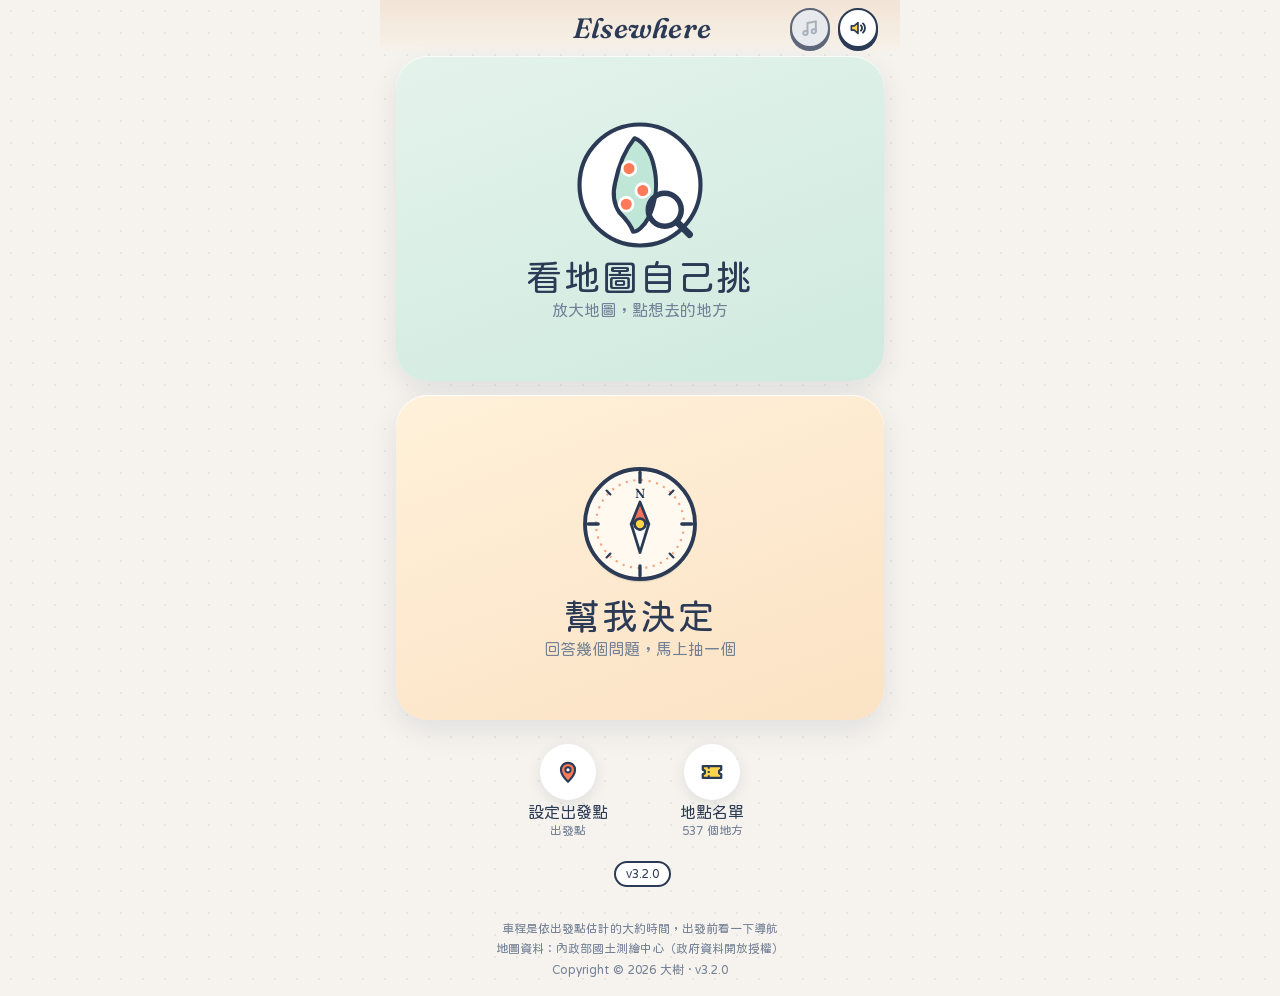
==== commit fc6cd4cd: "v3.2.0：地圖全螢幕、拉圈圈、紅點抽籤、觀光工廠 - 看地圖自己挑：全螢幕獨立頁面；浮動返回、＋／－、輕巧控制列；拿掉重複的回首頁與範圍標籤 - 地圖模式可拖圓心（暫時中心，不存）與拉圈上把手調半" ====
--- a/index.html
+++ b/index.html
@@ -339,7 +339,7 @@
 #splash .sp-scene{position:absolute;left:50%;top:50%;width:340px;height:340px;margin:-170px 0 0 -170px}
 #splash .sp-scene svg{width:340px;height:340px;display:block;overflow:visible}
 #splash .sp-arc{opacity:0}
-#splash.sp-live .sp-arc{animation:spArcIn 1.1s ease .9s both}
+#splash.sp-live .sp-arc{animation:spArcIn .7s ease .45s both}
 @keyframes spArcIn{0%{opacity:0}100%{opacity:1}}
 #splash .sp-sun{transform:translateY(70px);opacity:0}
 #splash.sp-live .sp-sun{animation:spSun 1.3s cubic-bezier(.25,.8,.3,1) .05s both}
@@ -663,6 +663,97 @@
 @keyframes cSway{0%,100%{transform:rotate(-14deg)}50%{transform:rotate(16deg)}}
 #editFromRes{display:inline-flex;align-items:center;gap:4px}
 
+/* v3.1：天氣題、開多遠分細 */
+.wxCast{grid-column:1/-1;background:#EAF4F8;border:2px dashed rgba(43,58,85,.3);border-radius:16px;padding:10px 14px;font-size:16px;text-align:center}
+.wxCast b{color:var(--pri-d)}
+.big3row.sug{background:#FFF6DA}
+.big3row em{position:absolute;right:12px;top:-12px;font-style:normal;font-size:13px;background:var(--sun);border:2px solid var(--ink);border-radius:999px;padding:2px 10px}
+.distRow{display:flex;align-items:center;justify-content:space-between;border:2.5px solid var(--ink);border-radius:18px;background:#fff;padding:12px 18px;min-height:62px;box-shadow:0 4px 0 var(--ink);text-align:left}
+.distRow:active{transform:translateY(3px);box-shadow:0 1px 0 var(--ink)}
+.distRow .tx b{display:block;font-size:22px;font-weight:400;color:var(--ink)}
+.distRow .tx small{font-size:13px;color:var(--ink2)}
+.distRow i{font-style:normal;font-size:16px;color:var(--pri-d)}
+.distRow.zero{opacity:.4}
+.big3row em{right:auto!important;left:96px}
+
+/* v3.1：講究一下（第三頁） */
+.askGrid.s2{display:grid!important;grid-template-columns:1fr 1fr;gap:10px}
+.askGrid.s3{display:flex;flex-direction:column;gap:10px}
+.pickyHint{grid-column:1/-1;text-align:center;font-size:14px;color:var(--ink2);margin-top:-4px}
+.pick3{position:relative;display:flex;flex-direction:column;align-items:center;gap:4px;border:2.5px solid var(--ink);border-radius:20px;background:#fff;padding:14px 6px 12px;box-shadow:0 4px 0 var(--ink)}
+.pick3 .ic{width:52px;height:52px;border-radius:50%;background:#F1EEE7;display:grid;place-items:center}
+.pick3 b{font-weight:400;font-size:17px;color:var(--ink);white-space:nowrap}
+.pick3 i{font-style:normal;font-size:12px;color:var(--ink2)}
+.pick3.on{background:#DDF1EC;box-shadow:0 2px 0 var(--ink);transform:translateY(2px)}
+.pick3.on i{color:var(--pri-d);font-size:16px;font-weight:700}
+.pick3.zero{opacity:.35}
+.nextBtn{grid-column:1/-1;margin-top:6px;border:3px solid var(--ink);border-radius:22px;background:var(--pri,#2CA39A);color:#fff;font-size:20px;padding:16px;box-shadow:0 5px 0 var(--ink)}
+.nextBtn:active{transform:translateY(3px);box-shadow:0 2px 0 var(--ink)}
+.dAge{flex:none;font-size:11px;padding:1px 6px;border-radius:8px;background:#EEE;color:#666;text-decoration:none;margin-left:2px}
+.dAge.old{background:#FDE7DF;color:#B4532F}
+
+/* v3.2：首頁 —— 兩扇門更大、平面卡片（不要底下那條立體邊），下面兩個小圖示 */
+.homeView{gap:14px!important}
+.door{min-height:max(220px,calc((100dvh - 250px - env(safe-area-inset-top) - env(safe-area-inset-bottom)) / 2))!important;
+  border:none!important;border-radius:32px!important;box-shadow:0 10px 28px rgba(43,58,85,.10),0 1px 0 rgba(255,255,255,.8) inset!important;
+  transition:transform .15s ease,box-shadow .15s ease!important}
+.door.dMap{background:linear-gradient(160deg,#E4F3EC,#CFEADF)!important}
+.door.dDice{background:linear-gradient(160deg,#FFF1DA,#FBE2C4)!important}
+.door:active{transform:scale(.97)!important;box-shadow:0 4px 12px rgba(43,58,85,.10)!important}
+.door .dIl svg{width:132px!important;height:132px!important}
+.door b{font-size:36px!important}
+.door small{font-size:16px!important}
+.homeQuick{display:flex;justify-content:center;gap:48px;padding:6px 0 2px}
+.qBtn{display:flex;flex-direction:column;align-items:center;gap:3px;background:none;border:none;padding:4px;min-width:96px;color:var(--ink)}
+.qBtn .qIc{width:56px;height:56px;border-radius:50%;background:#fff;display:grid;place-items:center;box-shadow:0 4px 14px rgba(43,58,85,.10);transition:transform .15s}
+.qBtn:active .qIc{transform:scale(.92)}
+.qBtn b{font-weight:400;font-size:16px;white-space:nowrap;max-width:140px;overflow:hidden;text-overflow:ellipsis}
+.qBtn small{font-size:12px;color:var(--ink2)}
+
+/* v3.2：地圖自己挑 = 全螢幕的新頁面，地圖越大越好；控制都做成輕巧的浮動元件 */
+body.mapFull{overflow:hidden}
+body.mapFull .top,body.mapFull .homeVer,body.mapFull footer,body.mapFull .foot{display:none!important}
+body.mapFull #mapCard{position:fixed!important;inset:0!important;height:100dvh!important;min-height:0!important;margin:0!important;
+  border:none!important;border-radius:0!important;box-shadow:none!important;z-index:25}
+body.mapFull #fromTag,body.mapFull #reachTag,body.mapFull #zoomBtn{display:none!important}
+body.mapFull .mapBackF{top:calc(env(safe-area-inset-top) + 12px);left:12px;border:none;box-shadow:0 4px 16px rgba(43,58,85,.18);background:rgba(255,255,255,.95);height:44px;font-size:17px}
+body.mapFull .mapBackF:active{transform:scale(.95);box-shadow:0 2px 8px rgba(43,58,85,.18)}
+body.mapFull .zoomPM{top:calc(env(safe-area-inset-top) + 12px);right:12px;border:none;box-shadow:0 4px 16px rgba(43,58,85,.18);border-radius:14px}
+body.mapFull .zoomPM button{width:44px;height:44px;font-size:24px}
+body.mapFull .zoomPM button+button{border-top:1px solid #E6E2DA}
+body.mapFull #tabRoll[data-view="map"] .mapHint{top:calc(env(safe-area-inset-top) + 66px)}
+body.mapFull #mapBar{position:fixed!important;left:12px;right:12px;bottom:calc(env(safe-area-inset-bottom) + 12px);z-index:26;margin:0!important;
+  background:rgba(255,255,255,.94);backdrop-filter:blur(10px);-webkit-backdrop-filter:blur(10px);
+  border:none!important;border-radius:22px!important;box-shadow:0 6px 24px rgba(43,58,85,.18)!important;padding:12px 16px 10px!important}
+body.mapFull #mbBack{display:none!important}
+body.mapFull .mbTop{display:flex;align-items:center;justify-content:space-between;gap:10px}
+body.mapFull .mbCount{font-size:15px;color:var(--ink2)}
+body.mapFull .mbCount b,body.mapFull .mbCount strong{font-size:26px;color:var(--pri-d);font-weight:400}
+body.mapFull .mbRand{border:none!important;box-shadow:none!important;border-radius:999px!important;background:var(--pri,#2CA39A)!important;color:#fff!important;padding:10px 20px!important;font-size:18px!important}
+body.mapFull .mbRand:active{transform:scale(.95)}
+body.mapFull .mbSlide{display:flex;align-items:center;gap:10px;margin-top:8px}
+body.mapFull .mbLab{font-size:13px;color:var(--ink2);white-space:nowrap}
+body.mapFull #mbReachTxt{font-size:15px;font-weight:400;white-space:nowrap;min-width:84px;text-align:right}
+body.mapFull #tabRoll #mapCard.mapCard.big{height:100dvh!important;min-height:0!important;margin:0!important}
+
+/* v3.2：抽籤時紅點閃一下會變大變亮 */
+#dots circle.dot{transform-box:fill-box;transform-origin:center;transition:transform .08s}
+#dots circle.dot.flash{fill:#FFD54A!important;transform:scale(1.9)}
+/* 選出發點時：下面控制列先藏起來 */
+body.tapOrigin #mapBar{display:none!important}
+/* v3.2：幫我決定 —— 返回鈕跟地圖頁一樣；所有選項改成平面卡片（不要底下灰灰的立體邊） */
+.askBack{border:none!important;background:#fff!important;box-shadow:0 4px 16px rgba(43,58,85,.15)!important;border-radius:22px!important;height:44px;padding:0 18px!important;font-size:17px!important}
+.askBack:active{transform:scale(.95)}
+.askDots i{cursor:pointer}
+.big3row,.tile3,.pick3,.distRow{border:none!important;box-shadow:0 6px 18px rgba(43,58,85,.09)!important;background:#fff!important;transition:transform .12s ease!important}
+.big3row:active,.tile3:active,.pick3:active,.distRow:active{transform:scale(.97)!important;box-shadow:0 3px 10px rgba(43,58,85,.09)!important}
+.big3row.sug{background:#FFF4DC!important}
+.pick3.on{background:#DDF1EC!important;transform:none!important;box-shadow:0 0 0 2.5px var(--pri,#2CA39A) inset,0 6px 18px rgba(43,58,85,.09)!important}
+.big3row em{border:none!important;background:var(--sun)!important}
+.nextBtn{border:none!important;box-shadow:0 6px 18px rgba(44,163,154,.30)!important;border-radius:999px!important}
+.nextBtn:active{transform:scale(.97)!important}
+.tile3 .ic,.big3row .ic{background:#F4F1EA!important;border:none!important}
+
 </style>
 <body class="booting">
 <!-- 台灣地圖底圖（給開機畫面、明信片重複使用） -->
@@ -689,10 +780,10 @@
     <!-- v3：首頁兩扇大門 -->
     <div class="homeView" id="homeView">
       <button class="door dMap" id="doorMap"><span class="dIl" id="dMapIl"></span><b>看地圖自己挑</b><small>放大地圖，點想去的地方</small></button>
-      <button class="door dDice" id="doorDice"><span class="dIl" id="dDiceIl"></span><b>幫我決定</b><small>回答三個問題，馬上抽一個</small></button>
+      <button class="door dDice" id="doorDice"><span class="dIl" id="dDiceIl"></span><b>幫我決定</b><small>回答幾個問題，馬上抽一個</small></button>
       <button class="again3" id="doorLast" hidden></button>
-      <div class="homeFoot"><button id="hOrigin"></button><button id="hSet"></button></div>
-      <div class="homeFoot"><button id="hList"></button><button id="hTrail"></button></div>
+      <div class="homeQuick"><button class="qBtn" id="hOrigin"></button><button class="qBtn" id="hList"></button></div>
+      <div hidden><button id="hSet"></button><button id="hTrail"></button></div>
       <div class="homeVer"><button class="ver" id="verBtn"></button></div>
     </div>
     <!-- v3：幫我決定（一頁一題） -->
@@ -887,7 +978,7 @@
   ["新北大都會公園","新北三重",60,"草走免停沙滑","超大草皮、共融遊戲場",25.065,121.481],
   ["板橋林家花園","新北板橋",60,"免","古典園林，有一些階梯",25.012,121.455],
   ["飛牛牧場","通霄",65,"草吃動停","餵小牛、大草原，坡比較多",24.475,120.735],
-  ["通霄精鹽廠","通霄",65,"雨免吃停","鹽的觀光工廠，吃鹹冰棒",24.484,120.682],
+  ["通霄精鹽廠","通霄",65,"雨免吃停工","鹽的觀光工廠，吃鹹冰棒",24.484,120.682],
   ["三義木雕街＋木雕博物館","三義",65,"雨吃","看木雕，博物館室內好逛",24.411,120.77],
   ["南庄老街","南庄",65,"免吃","桂花巷、老街小吃，有坡",24.597,121.0],
   ["八里左岸＋十三行博物館","新北八里",65,"雨走吃","河岸騎車散步，博物館室內",25.157,121.401],
@@ -897,7 +988,7 @@
   ["勝興車站","三義",70,"免吃車","舊山線老車站，有坡",24.388,120.785],
   ["舊山線鐵道自行車","三義",70,"吃車約","騎鐵道車過山洞，要先預約",24.392,120.778],
   ["大湖草莓園（冬春）","大湖",70,"吃手","大約 12–4 月採草莓",24.42,120.865],
-  ["大湖酒莊","大湖",70,"雨免吃","草莓酒、草莓冰淇淋",24.418,120.868],
+  ["大湖酒莊","大湖",70,"雨免吃工","草莓酒、草莓冰淇淋",24.418,120.868],
   ["苑裡藺草文化館","苑裡",70,"雨免手","藺草編織 DIY",24.43,120.66],
   ["台北兒童新樂園","台北士林",70,"走吃奶","小小孩的遊樂園，推車友善",25.097,121.515],
   ["國立臺灣科學教育館","台北士林",70,"雨走吃奶","互動科學展，室內玩一整天",25.096,121.516],
@@ -924,13 +1015,13 @@
   ["審計新村","台中西區",85,"免吃","文創小店、市集",24.144,120.662],
   ["礁溪溫泉公園","宜蘭礁溪",90,"免吃泉","免費泡腳，吃溫泉美食",24.827,121.766],
   ["蘭陽博物館","宜蘭頭城",95,"雨走奶","單面山造型建築，展覽好逛",24.869,121.832],
-  ["幾米廣場＋宜蘭酒廠","宜蘭市",95,"雨走免吃","繪本場景拍照、逛酒廠",24.754,121.758],
+  ["幾米廣場＋宜蘭酒廠","宜蘭市",95,"雨走免吃工","繪本場景拍照、逛酒廠",24.754,121.758],
   ["基隆正濱漁港","基隆",95,"免吃","彩色屋拍照、吃海鮮",25.149,121.774],
   ["國立傳統藝術中心","宜蘭五結",100,"雨走吃停奶手","老街、表演、DIY",24.686,121.823],
   ["冬山河親水公園","宜蘭五結",100,"草走免水停","河岸大草地，夏天玩水",24.676,121.81],
   ["羅東運動公園","宜蘭羅東",100,"草走免停","超大公園，平坦好推車",24.692,121.761],
   ["羅東林業文化園區","宜蘭羅東",100,"走免車","老火車、貯木池散步",24.679,121.775],
-  ["金車噶瑪蘭威士忌酒廠","宜蘭員山",100,"雨免吃停","參觀酒廠、吃冰淇淋",24.762,121.676],
+  ["金車噶瑪蘭威士忌酒廠","宜蘭員山",100,"雨免吃停工","參觀酒廠、吃冰淇淋",24.762,121.676],
   ["張美阿嬤農場","宜蘭員山",100,"草吃動停約","餵動物，要先預約",24.742,121.716],
   ["野柳地質公園","新北萬里",100,"吃","女王頭，步道有些高低",25.207,121.69],
   ["金山老街","新北金山",100,"免吃","鴨肉、地瓜",25.222,121.638],
@@ -939,7 +1030,7 @@
   ["十分老街","新北平溪",100,"吃車","放天燈、看瀑布",25.041,121.775],
   ["梅花湖","宜蘭冬山",105,"草走免停","環湖步道很平",24.645,121.735],
   ["鹿港老街","彰化鹿港",110,"免吃","老街、天后宮、蚵仔煎",24.056,120.432],
-  ["台灣玻璃館","彰化鹿港",110,"雨免停","玻璃觀光工廠，玻璃廟很好拍",24.04,120.43],
+  ["台灣玻璃館","彰化鹿港",110,"雨免停工","玻璃觀光工廠，玻璃廟很好拍",24.04,120.43],
   ["埔里紙教堂","南投埔里",120,"草免吃","紙做的教堂，生態池散步",23.946,120.968],
   ["台一生態教育休閒農場","南投埔里",120,"草吃","花園、蝴蝶館",23.986,120.98],
   ["福隆海水浴場","新北貢寮",120,"吃水沙","沙灘、吃福隆便當",25.021,121.946],
@@ -983,7 +1074,7 @@
   ["斗六膨鼠森林公園","雲林斗六",140,"草走免滑","大草地、遊戲場",23.703,120.547],
   ["西螺大橋＋延平老街","雲林西螺",125,"免吃","紅色大橋、醬油老街",23.802,120.461],
   ["雲林布袋戲館","雲林虎尾",140,"雨走","看布袋戲偶、展覽",23.708,120.432],
-  ["興隆毛巾觀光工廠","雲林虎尾",140,"雨吃停手","毛巾蛋糕 DIY",23.709,120.4],
+  ["興隆毛巾觀光工廠","雲林虎尾",140,"雨吃停手工","毛巾蛋糕 DIY",23.709,120.4],
   ["北港朝天宮","雲林北港",160,"免吃","媽祖大廟、老街小吃",23.567,120.304],
   ["故宮南院","嘉義太保",150,"草雨走吃停奶","博物館＋湖邊大草地",23.473,120.29],
   ["檜意森活村","嘉義市",145,"走免吃蔭","日式宿舍群散步",23.484,120.453],
@@ -1034,7 +1125,7 @@
   ["鯉魚潭","花蓮壽豐",215,"走免吃","環湖步道、踩天鵝船",23.93,121.51],
   ["遠雄海洋公園","花蓮壽豐",220,"吃停奶","海洋主題樂園",23.901,121.6],
   ["林田山林業文化園區","花蓮鳳林",235,"走免","日式林業村落",23.729,121.432],
-  ["光復糖廠","花蓮光復",240,"吃停","老糖廠吃冰",23.65,121.418],
+  ["光復糖廠","花蓮光復",240,"吃停工雨","老糖廠吃冰",23.65,121.418],
   ["瑞穗牧場","花蓮瑞穗",260,"草吃動停","餵小牛、喝鮮奶",23.491,121.381],
   ["太魯閣國家公園","花蓮秀林",225,"","峽谷風景，出發前確認步道開放",24.158,121.621],
   ["池上伯朗大道","台東池上",300,"走免吃","稻田大道騎單車",23.11,121.22],
@@ -1055,7 +1146,7 @@
   ["新店親情河濱公園", "新北新店", 70, "草免走蔭滑", "河濱大草地＋遊戲場，推車好推", 24.963, 121.533],
   ["板橋浮洲恐龍遊戲場", "新北板橋", 60, "草免滑", "恐龍主題遊戲場，旁邊就是大草原", 24.996, 121.443],
   ["新北市客家文化園區", "新北三峽", 60, "雨免走", "室內展館＋戶外草坪，免門票", 24.937, 121.374],
-  ["吳福洋襪子故事館", "新北林口", 55, "雨免停手", "襪子觀光工廠，免門票可 DIY", 25.073, 121.385],
+  ["吳福洋襪子故事館", "新北林口", 55, "雨免停手工", "襪子觀光工廠，免門票可 DIY", 25.073, 121.385],
   ["台電北部展示館", "新北萬里", 90, "雨免走", "免費室內能源互動館，海邊順遊", 25.204, 121.663],
   ["潮境公園＋潮境智能海洋館", "基隆八斗子", 95, "草走", "看海大草坡，旁邊有小海洋館", 25.143, 121.802],
   ["風禾公園", "桃園桃園", 55, "草免走停滑", "萬坪草地＋特色遊具，全台首座防災公園", 25.013, 121.3],
@@ -1067,21 +1158,22 @@
   ["卓也小屋", "苗栗三義", 75, "草吃停手", "藍染、竹林、三合院蔬食", 24.389, 120.77],
   ["西湖渡假村", "苗栗三義", 70, "草動停", "大園區步道＋小動物", 24.4, 120.79],
   ["橙香森林", "苗栗頭屋", 60, "雨手", "精油觀光工廠，室內 DIY", 24.58, 120.87],
-  ["葛瑞絲香草田", "苗栗大湖", 65, "草吃", "香草花園＋餐廳，看山", 24.42, 120.86],
+  ["葛瑞絲香草田", "苗栗頭屋", 50, "草吃", "香草花園＋餐廳，花季才開", 24.575, 120.880],
   ["北屯兒童公園", "台中北屯", 95, "草免走蔭沙滑", "林間探索遊戲場，沙坑有遮陽", 24.18, 120.7],
   ["頂魚寮公園", "台中梧棲", 95, "草免滑", "花園迷宮遊戲區，全台十大特色公園", 24.25, 120.54],
   ["馬卡龍公園", "台中太平", 100, "草免滑", "水塔造型大溜滑梯＋共融遊具", 24.13, 120.73],
   ["新社百菇莊", "台中新社", 95, "雨吃停手", "採香菇、做菇菇茶碗蒸", 24.21, 120.8],
-  ["伊莎貝爾烘焙觀光工廠", "台中大雅", 90, "雨免停", "薑餅屋城堡外觀，室內好逛", 24.23, 120.65],
+  ["伊莎貝爾烘焙觀光工廠", "台中大雅", 90, "雨免停工", "薑餅屋城堡外觀，室內好逛", 24.23, 120.65],
   ["台灣民俗文物館", "台中北屯", 95, "走", "小江南園區，繞一圈半小時", 24.17, 120.69],
   ["八仙山國家森林遊樂區", "台中和平", 95, "走水蔭", "森林步道＋夏天戲水池", 24.18, 121.03],
   ["八卦山親子探索園區", "彰化市", 110, "草免蔭滑", "27 公尺水管溜滑梯，樹蔭不曬", 24.077, 120.55],
   ["芊動公園", "彰化市", 115, "免走", "2025 開幕，巨型爬牆大貓、三隻小豬", 24.08, 120.54],
   ["成美文化園", "彰化市", 110, "走", "日式庭園，好走好拍", 24.1, 120.55],
   ["埔茂花市", "彰化芬園", 115, "免停沙滑", "花市附沙坑溜滑梯", 24.02, 120.63],
-  ["溪湖糖廠", "彰化溪湖", 130, "免吃車停", "糖廠冰品，假日小火車", 23.96, 120.48],
+  ["溪湖糖廠", "彰化溪湖", 130, "免吃車停工雨", "糖廠冰品，假日小火車", 23.96, 120.48],
   ["九九峰動物樂園", "南投草屯", 115, "草動停", "鳥類大網籠，可餵動物", 23.98, 120.73],
   ["鳳凰谷鳥園生態園區", "南投鹿谷", 135, "走蔭", "賞鳥步道，空氣好", 23.73, 120.73],
+  ["鹿芝谷生態景觀園區", "南投鹿谷", 140, "動手沙吃停走", "水豚、梅花鹿、羊駝，可以自己餵", 23.737, 120.752],
   ["鵝媽媽鵝童樂園", "雲林斗六", 140, "草動停", "餵鵝餵綿羊，小小孩友善", 23.7, 120.53],
   ["千巧谷牛樂園牧場", "雲林古坑", 145, "草免動停沙", "免門票乳牛主題，玩沙餵牛", 23.63, 120.58],
   ["虎尾 632 高地公園", "雲林虎尾", 145, "免水滑", "虎爺溜滑梯＋親水區", 23.7, 120.43],
@@ -1089,7 +1181,7 @@
   ["三隻小豬觀光農場", "嘉義民雄", 160, "草動水停", "巨無霸粉紅豬，玩水看小動物", 23.55, 120.43],
   ["金桔農莊", "嘉義民雄", 160, "免蔭停滑", "樹屋溜滑梯＋繩索步道", 23.57, 120.42],
   ["旺來山文化園", "嘉義民雄", 160, "雨免停", "鳳梨酥觀光工廠，好停車", 23.57, 120.425],
-  ["佐登妮絲城堡", "嘉義大林", 150, "雨走停", "歐風城堡，全室內冷氣，推車好推", 23.63, 120.47],
+  ["佐登妮絲城堡", "嘉義大林", 150, "雨走停工", "歐風城堡，全室內冷氣，推車好推", 23.63, 120.47],
   ["向禾漁場", "嘉義東石", 165, "草吃手", "漁塭體驗＋海鮮", 23.45, 120.15],
   ["南瀛親子館", "台南新營", 170, "雨免滑奶", "透明溜滑梯室內樂園", 23.31, 120.32],
   ["黑橋牌香腸博物館", "台南安平", 200, "雨免", "老台南街景重現，免門票", 22.98, 120.16],
@@ -1102,7 +1194,7 @@
   ["野森動物學校", "高雄內門", 195, "草動約", "2026 新園區，預約制，狐狸樹懶水獺", 22.94, 120.47],
   ["淨園農場", "高雄大寮", 235, "草動車停滑機", "長頸鹿溜滑梯、小火車、看飛機", 22.57, 120.35],
   ["凹子底森林公園", "高雄鼓山", 225, "草免走滑", "都會大草地＋遊戲場", 22.66, 120.3],
-  ["橋頭糖廠", "高雄橋頭", 215, "免走車蔭停", "糖廠老樹、冰品", 22.76, 120.31],
+  ["橋頭糖廠", "高雄橋頭", 215, "免走車蔭停工雨", "糖廠老樹、冰品", 22.76, 120.31],
   ["航空教育展示館", "高雄岡山", 215, "雨免機", "看真飛機，免費", 22.79, 120.27],
   ["澄清湖風景區", "高雄鳥松", 225, "走蔭", "湖畔步道好推", 22.66, 120.36],
   ["林邊蓮霧公園", "屏東林邊", 245, "免滑", "30 米飛天小火車溜滑梯", 22.43, 120.51],
@@ -1114,7 +1206,7 @@
   ["墾丁金享主題樂園", "屏東恆春", 280, "雨吃", "2024 開幕室內樂園，雨天備案", 21.99, 120.75],
   ["宜蘭免睡殿", "宜蘭蘇澳", 105, "雨", "床墊跳跳館，枕頭大戰", 24.6, 121.84],
   ["歪歪球", "宜蘭蘇澳", 105, "雨", "12 種丟球關卡（週三休）", 24.59, 121.845],
-  ["安永心食館", "宜蘭蘇澳", 100, "雨吃停手", "海洋生態＋美食觀光工廠", 24.62, 121.83],
+  ["安永心食館", "宜蘭蘇澳", 100, "雨吃停手工", "海洋生態＋美食觀光工廠", 24.62, 121.83],
   ["宜蘭頭等倉", "宜蘭員山", 90, "雨", "室內遊樂 15 關，長輩愛心票（週三休）", 24.74, 121.71],
   ["清水地熱公園", "宜蘭三星", 85, "免吃泉手", "地熱煮蛋煮玉米", 24.62, 121.64],
   ["宜蘭運動公園", "宜蘭市", 90, "草免", "大草地好跑", 24.74, 121.74],
@@ -1143,16 +1235,222 @@
   ["鴨寮故事館", "宜蘭五結", 95, "草動手", "撿鴨蛋、餵鴨，100cm 以下免門票（週四休）", 24.68, 121.79],
   ["農夫青蔥農場", "宜蘭三星", 85, "草吃動手", "拔蔥做蔥油餅、餵梅花鹿（週二休）", 24.67, 121.65],
   ["三星稻莊休閒農場", "宜蘭三星", 85, "草雨動", "水豚、狐獴，室內積木區", 24.66, 121.66],
-  ["潭酵天地觀光工廠", "宜蘭礁溪", 95, "雨免停滑", "免門票，雙層膠囊溜滑梯免費玩", 24.84, 121.77],
-  ["橘之鄉蜜餞形象館", "宜蘭市", 90, "雨免", "愛麗絲巨大桌椅、玻璃屋咖啡", 24.75, 121.74],
-  ["溪和水產觀光工廠", "宜蘭五結", 95, "雨吃停手", "水產 DIY，彩繪貝殼", 24.69, 121.8],
+  ["潭酵天地觀光工廠", "宜蘭礁溪", 95, "雨免停滑工", "免門票，雙層膠囊溜滑梯免費玩", 24.84, 121.77],
+  ["橘之鄉蜜餞形象館", "宜蘭市", 90, "雨免工", "愛麗絲巨大桌椅、玻璃屋咖啡", 24.75, 121.74],
+  ["溪和水產觀光工廠", "宜蘭五結", 95, "雨吃停手工", "水產 DIY，彩繪貝殼", 24.69, 121.8],
   ["中興文化創意園區", "宜蘭五結", 95, "免走手", "老紙廠改建，親子 DIY", 24.69, 121.79],
-  ["奇麗灣珍奶文化館", "宜蘭冬山", 95, "雨手", "手搖珍奶 DIY", 24.64, 121.77],
+  ["奇麗灣珍奶文化館", "宜蘭冬山", 95, "雨手工", "手搖珍奶 DIY", 24.64, 121.77],
   // ---- 餵動物新增 ----
   ["鹿羽松牧場", "新北金山", 85, "草動", "餵梅花鹿、綿羊豬、小羊", 25.205, 121.6],
   ["麗寶美樂地親子農場", "台中后里", 85, "草動停", "樂園旁新農場，水豚、狐獴，門票送飼料", 24.32, 120.7],
   ["今夜星辰休閒農場", "彰化市", 115, "草動", "小型動物園，可餵動物（週二休）", 24.06, 120.57],
   ["星夢森林劇場", "宜蘭冬山", 95, "草動水停", "動物親子樂園，天鵝湖划小船", 24.64, 121.73],
+  /* ===== 新增景點（new_north.json）===== */
+  ["航空城博物館園區－05警戒區", "桃園大園", 35, "機免雨", "免費近看戰機、三樓看飛機起降", 25.056, 121.201],
+  ["太陽城文創園區 百變影城", "苗栗後龍", 45, "車", "復古街景加海盜船、遊園小火車", 24.608, 120.792],
+  ["野趣森林（原台灣地景花園）", "桃園中壢", 30, "水", "新團隊接手重開的無動力森林樂園", 24.962, 121.213],
+  ["新竹AI智慧園區公園", "新竹竹北", 25, "沙滑免停", "免費大型沙坑和多座滑梯", 24.805, 121.030],
+  ["蘑菇城堡公園（公兒30）", "新竹竹北", 25, "滑停", "蘑菇造型溜滑梯、碎木地面", 24.804, 121.029],
+  ["芎林公四水霧公園", "新竹芎林", 30, "沙滑", "溪畔共融遊具，分兩大區", 24.762, 121.095],
+  ["竹南獅山親子公園", "苗栗竹南", 45, "滑沙水", "火炎山溜滑梯、攀岩，夏季有戲水池", 24.685, 120.884],
+  ["通霄海盜船公園", "苗栗通霄", 55, "滑", "海盜船造型遊具、軟墊地面", 24.486, 120.676],
+  ["台灣水牛城", "苗栗後龍", 45, "動免停吃", "免門票水牛農場，烤肉火鍋吃到飽", 24.618, 120.790],
+  ["桃園軌道願景館", "桃園桃園區", 40, "免雨", "免費參觀的軌道主題室內館", 24.995, 121.310],
+  ["中壢五權親子館", "桃園中壢", 30, "雨約免", "0-6歲室內遊戲場，預約免費", 24.962, 121.214],
+  ["楓樹腳公園", "桃園八德", 40, "草滑免停", "平坦草地步道加入口溜滑梯", 24.932, 121.286],
+  /* ===== 新增景點（new_A.json）===== */
+  ["華江123木頭園", "新北板橋", 70, "滑", "2026新啟用的木頭共融遊戲場", 25.010, 121.458],
+  ["湖山6號公園", "台北內湖", 80, "滑", "消防車主題遊戲區的社區公園", 25.085, 121.585],
+  ["北投福星公園（恐龍公園）", "台北北投", 85, "沙", "恐龍造型遊具加考古沙坑", 25.132, 121.498],
+  ["台北關渡恐龍探險樂園", "台北北投", 85, "", "2026年開幕的戶外動態恐龍展", 25.127, 121.500],
+  ["中和公園（四號公園）", "新北中和", 70, "滑", "書本溜滑梯與森林樹屋遊戲場", 24.992, 121.492],
+  ["希望之丘", "基隆信義", 95, "停", "基隆市區的親子遊戲場和森林公園", 25.124, 121.768],
+  ["虎牌米粉觀光工廠", "宜蘭五結", 95, "手停吃工雨", "米粉DIY加免費吃米粉的觀光工廠", 24.684, 121.804],
+  ["大碗公溜滑梯", "宜蘭冬山", 95, "滑免", "免費的大溜滑梯和天然湧泉", 24.631, 121.762],
+  ["羅東九號公園", "宜蘭羅東", 90, "水滑免", "全齡遊戲場，有玩水和海盜船關卡", 24.680, 121.773],
+  ["森學苑", "宜蘭蘇澳", 100, "免", "免門票的木材觀光工廠", 24.597, 121.849],
+  ["香草菲菲", "宜蘭員山", 90, "手雨停", "芳香植物博物館，有室內玻璃屋", 24.752, 121.717],
+  ["國立臺灣博物館古生物館", "台北中正", 75, "雨", "化石展，認識生物大滅絕", 25.039, 121.512],
+  /* ===== 新增景點（new_B.json）===== */
+  ["飛行美樂地", "台中西屯", 70, "滑沙免", "中央公園內的免費溜索遊戲場", 24.163, 120.636],
+  ["鰲峰山運動公園（谷溜遊戲場）", "台中清水", 65, "滑", "新設 34 條滑道的大型遊戲場", 24.270, 120.555],
+  ["達拉樂樂屋", "彰化市", 80, "雨沙滑", "冷氣開放的室內遊戲室", 24.081, 120.536],
+  ["正實親子農場", "彰化北斗", 95, "動水沙滑", "小小孩可以玩很久的動物農場", 23.865, 120.520],
+  ["水銡利觀光工廠", "彰化秀水", 85, "水工雨", "世界最大水龍頭與戶外戲水池", 24.029, 120.504],
+  ["泳霖牧場", "彰化秀水", 85, "動免", "免門票的餵乳牛牧場", 24.030, 120.500],
+  ["赤腳丫生態農莊", "台中大雅", 65, "動沙水滑", "樹屋溜滑梯加沙坑戲水池", 24.228, 120.652],
+  ["威爾森的農場", "台中豐原", 65, "動", "可餵小動物的週末小農場", 24.247, 120.716],
+  ["月眉觀光糖廠", "台中后里", 60, "車免工雨", "百年糖廠，可搭遊園小火車", 24.311, 120.717],
+  ["水與松萌萌園", "南投埔里", 110, "動停", "落羽松林裡餵羊駝和水豚", 23.966, 120.966],
+  ["草屯兒童樂園", "南投草屯", 90, "滑沙蔭免", "植物公園旁的免費沙坑遊戲場", 23.981, 120.675],
+  ["豐年靈芝菇類生態農場", "南投埔里", 110, "手停免", "免費導覽、採香菇現烤現吃", 23.969, 120.964],
+  /* ===== 新增景點（carpet_A.json）===== */
+  ["國立臺灣博物館（本館）", "台北中正", 75, "雨走", "歷史最悠久的自然史博物館", 25.033, 121.511],
+  ["台北自來水園區（自來水博物館）", "台北中正", 75, "水雨手", "古蹟水廠，夏季有親子戲水區", 25.037, 121.510],
+  ["花博公園舞蝶共融遊戲場", "台北中山", 70, "草滑沙蔭免", "蝴蝶毛毛蟲主題共融遊戲場", 25.069, 121.531],
+  ["臺北典藏植物園", "台北中山", 70, "雨走", "花博園區內的溫室植物展示", 25.064, 121.533],
+  ["台北探索館", "台北信義", 70, "雨走免", "市府內的免費互動展館", 25.027, 121.566],
+  ["北投溫泉博物館", "台北北投", 85, "雨免", "紅磚老浴場改建的博物館", 25.127, 121.495],
+  ["郵政博物館", "台北中正", 75, "雨手", "有 4 樓兒童郵園和小郵差體驗", 25.034, 121.519],
+  ["台灣昆蟲館（台北館）", "台北大安", 75, "動雨", "看甲蟲爬蟲的室內昆蟲館", 25.021, 121.540],
+  ["天母夢想樂園（天母運動公園）", "台北士林", 80, "滑免", "9 公尺棒球主題大溜滑梯", 25.095, 121.530],
+  ["國立臺灣博物館鐵道部園區", "台北大同", 70, "車雨", "認識台灣火車歷史的博物館", 25.064, 121.512],
+  ["象山公園樹蛙遊戲場", "台北信義", 70, "滑免", "樹蛙主題地景丘遊戲場", 25.039, 121.562],
+  ["新生公園地球旅行遊戲場", "台北中山", 70, "滑免機", "塔台溜滑梯，可看飛機", 25.073, 121.530],
+  ["山水綠生態公園", "台北南港", 75, "滑草免停", "滑索彈跳床的生態公園，入園停車免費", 25.051, 121.602],
+  ["瓶蓋工廠台北製造所", "台北南港", 75, "手雨工", "舊工廠改建的市集與手作空間", 25.053, 121.611],
+  ["信義親子館（四四南村）", "台北信義", 70, "雨免約", "6 歲以下免費親子館，要預約", 25.029, 121.568],
+  ["暖暖運動公園＆暖東苗圃", "基隆暖暖", 90, "草滑免", "三層樓超長溜滑梯和大草地", 25.102, 121.738],
+  ["暖暖親水公園", "基隆暖暖", 90, "水免", "水舞噴水池和親水吊橋", 25.101, 121.735],
+  ["基隆祖孫館", "基隆中正", 95, "雨免約", "0-6 歲幼童室內探索空間", 25.145, 121.766],
+  ["樂飛親子遊樂園", "基隆中正", 95, "雨滑", "250 坪室內球池與溜滑梯", 25.152, 121.769],
+  ["基隆白色燈塔", "基隆中山", 90, "免", "地中海風白色燈塔看海景", 25.148, 121.736],
+  /* ===== 新增景點（carpet_D.json）===== */
+  ["異想新樂園", "台中大里", 80, "雨走停吃", "三千坪室內大型兒童樂園", 24.098, 120.676],
+  ["約客＆厚禮築夢手創館", "台中后里", 60, "雨手停", "童話城堡風室內手作館", 24.311, 120.707],
+  ["大坑紙箱王創意園區", "台中北屯", 75, "車手雨吃", "全紙打造的園區與紙箱小火車", 24.182, 120.688],
+  ["中央公園遊客中心", "台中西屯", 70, "機雨免走", "機場主題免費展館", 24.160, 120.640],
+  ["東勢林場遊樂區", "台中東勢", 90, "泉蔭滑沙", "森林步道、足湯與幼童遊戲場", 24.252, 120.827],
+  ["寶熊漁樂碼頭", "台中潭子", 70, "雨手免", "釣具觀光工廠，巨型釣魚機", 24.205, 120.700],
+  ["大雅中科公園", "台中大雅", 65, "滑沙水蔭免停", "磨石子長溜滑梯加沙坑戲水", 24.228, 120.652],
+  ["益健乳羊牧場", "台中西屯", 70, "動免", "免門票餵小羊的小牧場", 24.160, 120.637],
+  ["福田水資源回收中心兒童遊樂場", "台中南區", 80, "草滑免", "免費大草地與15公尺溜滑梯", 24.122, 120.669],
+  ["臺中願景館", "台中西屯", 70, "雨免走", "市政府內免費5D劇院", 24.166, 120.639],
+  ["新社薰衣草森林", "台中新社", 90, "蔭吃", "花海、旋轉木馬與森林屋", 24.240, 120.805],
+  ["台中公園", "台中北區", 80, "蔭走", "湖景樹蔭，長輩好休息", 24.163, 120.679],
+  ["谷關溫泉公園", "台中和平", 95, "泉免水", "免費溫泉足湯", 24.171, 120.880],
+  ["清水眷村文化園區", "台中清水", 65, "免走", "保存完整的國軍眷村", 24.266, 120.564],
+  ["木匠兄妹木工房", "台中后里", 60, "手沙雨", "木頭童玩與木工體驗", 24.305, 120.713],
+  ["臺中綠美圖", "台中西屯", 70, "雨走奶", "美術館加圖書館的新場館", 24.167, 120.638],
+  ["台中驛鐵道文化園區", "台中中區", 80, "車走", "古蹟車站與鐵道小火車", 24.142, 120.675],
+  ["大里草湖溪滑步車廣場", "台中大里", 80, "草走", "河濱滑步車與滑板車廣場", 24.095, 120.676],
+  ["大安濱海樂園", "台中大安", 85, "水蔭", "海邊戲水池，有遮陽休息區", 24.348, 120.586],
+  ["萌芳花卉農場", "台中后里", 60, "雨免停", "室內蘭花與多肉", 24.307, 120.713],
+  /* ===== 新增景點（carpet_B.json）===== */
+  ["新北黃金博物館", "新北瑞芳", 85, "雨手", "礦坑主題室內館，下雨也能逛", 25.107, 121.806],
+  ["野柳海洋世界", "新北萬里", 75, "雨", "海龜海豚表演的室內水族館", 25.179, 121.684],
+  ["新北市美術館", "新北鶯歌", 45, "草雨", "蘆葦造型建築，有親子活動", 24.955, 121.353],
+  ["板橋奇幻島花語森林", "新北板橋", 70, "雨", "板橋遠百8樓的室內大型遊戲場", 25.007, 121.462],
+  ["建築樂園HIGH5（中和環球館）", "新北中和", 70, "雨", "環球3樓的室內積木球池遊戲場", 24.992, 121.492],
+  ["龍洞灣海洋公園", "新北貢寮", 90, "水蔭停", "有遮蔭遊戲區和天然海水池", 25.017, 121.904],
+  ["十分瀑布", "新北平溪", 75, "走", "步道平坦的台灣小尼加拉瓜", 25.025, 121.743],
+  ["紅毛城", "新北淡水", 85, "雨", "淡水紅磚古城堡，可拍照", 25.164, 121.440],
+  ["河灣渡假村", "新北平溪", 75, "草", "滑草、空中腳踏車的戶外渡假村", 25.028, 121.744],
+  ["卡滋爆米花觀光工廠樂園", "新北八里", 55, "手雨工", "爆米花工廠導覽與DIY", 25.147, 121.397],
+  ["王子創意文具國", "新北林口", 60, "手雨工", "巨型橡皮擦的文具觀光工廠", 25.083, 121.381],
+  ["大鵬足湯公園", "新北萬里", 75, "泉免停", "免費天然溫泉足湯", 25.181, 121.686],
+  ["新莊塭仔底濕地公園", "新北新莊", 65, "水免", "濕地公園有戲水池和兒童遊樂區", 25.032, 121.427],
+  ["Time奶奶樹屋咖啡樂園", "新北萬里", 75, "吃", "可餵動物的樹屋咖啡園", 25.175, 121.693],
+  ["汐止星際遊戲場", "新北汐止", 70, "水沙免", "八大行星主題遊戲場有戲水區", 25.063, 121.662],
+  ["錦和運動公園", "新北中和", 70, "滑免", "超長滾輪溜滑梯的全齡公園", 25.000, 121.491],
+  ["舊草嶺隧道", "新北貢寮", 90, "走", "鐵道改建的海景自行車道", 25.023, 121.904],
+  ["台灣玩具博物館", "新北板橋", 70, "手雨工", "可體驗復古益智玩具", 25.007, 121.458],
+  ["金山中山溫泉公園", "新北金山", 75, "泉免", "免費露天泡腳池，近金山老街", 25.224, 121.636],
+  /* ===== 新增景點（carpet_F.json）===== */
+  ["虎頭埤風景區", "台南新化", 195, "滑", "湖畔步道、吊橋與山丘溜滑梯", 23.036, 120.307],
+  ["樹谷農場＋樹谷生活科學館", "台南新市", 190, "動滑沙手", "餵小動物、樹屋溜滑梯、化石館", 23.081, 120.290],
+  ["健康綠洲公園", "台南南區", 200, "滑免", "三層樓大船遊戲場、超高溜滑梯", 22.961, 120.186],
+  ["隆田文化園區（ChaCha）", "台南官田", 180, "沙雨手", "嘉南大圳主題劇場與彈跳山丘", 23.189, 120.314],
+  ["台南市立圖書館新總館", "台南永康", 195, "雨草免走吃", "免費親子遊戲空間、恐龍裝置", 23.020, 120.256],
+  ["臺南山上花園水道博物館", "台南山上", 185, "水手", "百年淨水場，夏季有戲水池", 23.098, 120.347],
+  ["白人牙膏觀光工廠", "嘉義水上", 160, "雨免停吃工", "免費參觀、室內親子遊戲區", 23.427, 120.401],
+  ["丸聚星球觀光工廠", "嘉義大林", 145, "雨免沙停手工", "免費參觀生產線與遮陽沙坑", 23.599, 120.468],
+  ["番仔溝公園", "嘉義市", 155, "沙滑雨免", "橋下遊戲場，晴雨皆可玩", 23.482, 120.454],
+  ["新港香藝文化園區", "嘉義新港", 150, "動草免停", "香腳造景草皮，可看羊和梅花鹿", 23.558, 120.346],
+  ["臺南市兒童福利服務中心（安平兒童館）", "台南安平", 200, "雨手奶", "15個主題區的室內角色扮演親子館", 23.006, 120.161],
+  ["安平定情碼頭德陽艦園區", "台南安平", 200, "走", "全台唯一軍艦博物館", 23.004, 120.163],
+  ["善糖文化園區（深緣及水）", "台南善化", 185, "車免停吃", "糖廠老房舍、火車頭、參觀免費", 23.128, 120.292],
+  ["台南貨櫃公園", "台南永康", 195, "草沙吃", "貨櫃造型滑草坡與沙坑球池", 23.024, 120.261],
+  ["中埔萌寵村", "嘉義中埔", 160, "動滑", "餵動物加小型遊樂設施", 23.421, 120.524],
+  ["咩咩上樹萌寵樂園", "嘉義太保", 160, "動", "動物互動與森林冒險設施", 23.461, 120.331],
+  ["KHTOY絨毛玩偶旗艦館", "嘉義民雄", 150, "雨免停", "三層樓玩偶館，有免費親子遊戲區", 23.553, 120.423],
+  ["烏樹林五分車", "台南後壁", 165, "車", "搭五分車並可加看地震館", 23.361, 120.357],
+  ["老楊方塊酥觀光工廠", "嘉義大林", 145, "雨手停工", "室內球池溜滑梯星球樂園", 23.606, 120.470],
+  ["萬國通路創意觀光工廠", "台南歸仁", 200, "雨手免工", "行李箱工廠，歐風佈景與DIY", 22.965, 120.294],
+  /* ===== 新增景點（carpet_G.json）===== */
+  ["潮州鐵道園區", "屏東潮州", 230, "車手吃", "退役火車頭與鐵道文物館", 22.549, 120.538],
+  ["哈瑪星台灣鐵道館", "高雄鼓山", 225, "車", "鐵道模型加館外環狀小火車", 22.639, 120.274],
+  ["台電南部展示館", "屏東恆春", 270, "滑雨免停手", "免費的旋轉溜滑梯展示館", 22.002, 120.743],
+  ["高雄市立歷史博物館", "高雄鹽埕", 225, "雨免停走", "有親子遊戲室的老建築博物館", 22.619, 120.285],
+  ["芙玉寶香皂文創主題館", "屏東南州", 235, "沙滑水手免停工雨", "免費沙坑溜滑梯與香皂 DIY", 22.484, 120.511],
+  ["時代公園", "高雄前鎮", 230, "水滑免走", "高雄熊、戲水設施與高塔滑梯", 22.591, 120.311],
+  ["後勁公園兒童遊戲場", "高雄楠梓", 220, "滑沙蔭走", "森林熊主題的新特色遊戲場", 22.726, 120.330],
+  ["華一農場", "高雄大樹", 220, "動草吃", "餵羊、落羽松、現擠羊乳", 22.688, 120.430],
+  ["水流莊牧場", "高雄橋頭", 215, "動沙滑蔭", "假日限定的小羊牧場", 22.760, 120.311],
+  ["旗山糖廠（旗糖農創園區）", "高雄旗山", 200, "車吃停工雨", "小火車、糖廠冰與老建築", 22.889, 120.483],
+  ["大鮪魚航海樂園", "屏東東港", 235, "滑水草蔭免", "樹林間的 11 公尺高塔溜滑梯", 22.472, 120.444],
+  ["屏菸文化基地", "屏東市", 220, "走停吃", "舊菸廠改造的文創園區", 22.670, 120.491],
+  ["福爾摩莎可可農場", "屏東內埔", 225, "免停手吃", "清水模建築與巧克力霜淇淋", 22.608, 120.562],
+  ["囍羊羊牧場", "屏東萬巒", 225, "動滑免", "免門票的餵羊小牧場", 22.570, 120.600],
+  ["長治水族館", "屏東長治", 220, "雨停", "室內看魚加互動小遊戲", 22.673, 120.529],
+  ["動物溜滑梯公園", "屏東市", 220, "滑", "鯨魚恐龍大象造型溜滑梯", 22.673, 120.493],
+  ["金獅湖蝴蝶園", "高雄三民", 225, "免走", "免費賞蝶與親子遊戲室", 22.649, 120.295],
+  ["禾光牧場", "高雄路竹", 210, "動草沙免", "自己割草餵羊的免費牧場", 22.852, 120.258],
+  ["林後四林平地森林園區", "屏東潮州", 230, "草水蔭免停", "龍貓隧道與大草地", 22.553, 120.541],
+  ["鮮饌道海洋食品文化館", "屏東林邊", 240, "免停手吃工雨", "鱈魚香絲主題的免費文化館", 22.432, 120.516],
+  /* ===== 新增景點（carpet_C.json）===== */
+  ["77巧克力共和國", "桃園八德", 40, "手雨約工", "巧克力主題室內館，可做 DIY", 24.930, 121.282],
+  ["巧虎夢想樂園", "桃園中壢", 35, "雨", "青埔室內親子遊戲樂園", 24.967, 121.220],
+  ["小叮噹科學主題樂園", "新竹新豐", 10, "水", "科學主題樂園，有水上滑道", 24.912, 121.010],
+  ["卡司蒂菈樂園（金格觀光工廠）", "桃園蘆竹", 40, "手雨工", "蛋糕餅乾觀光工廠，可做 DIY", 25.041, 121.292],
+  ["水之丘公園", "桃園觀音", 25, "滑", "三層樓高滑道的遊戲公園", 25.027, 121.081],
+  ["大補內彈珠汽水觀光工廠", "苗栗銅鑼", 55, "手雨約工", "自己調配彈珠汽水", 24.484, 120.782],
+  ["山腳水鹿之家", "桃園蘆竹", 40, "動", "近距離看水鹿、餵水鹿", 25.045, 121.296],
+  ["郭元益糕餅博物館（楊梅綠標生活館）", "桃園楊梅", 25, "手雨工", "糕餅 DIY 和試吃", 24.902, 121.143],
+  ["鑊篤陂塘生態公園", "桃園平鎮", 30, "沙滑", "10 米透明管狀溜滑梯", 24.947, 121.223],
+  ["同安親子公園", "桃園桃園區", 40, "沙滑", "巨型攀爬網加超大沙坑", 24.996, 121.309],
+  ["老貝殼休閒農場", "桃園龍潭", 30, "動水", "動物、遊戲區和季節戲水", 24.870, 121.211],
+  ["國巨洋傘文創園區", "桃園大園", 35, "手雨工", "雨傘展示與彩繪雨傘 DIY", 25.068, 121.193],
+  ["臺灣客家茶文化館", "桃園龍潭", 30, "雨免", "免費品茶，有親子遊戲室", 24.860, 121.211],
+  ["金良興觀光磚廠", "苗栗苑裡", 65, "手工雨", "隧道窯加紅磚積木 DIY", 24.439, 120.656],
+  ["台灣油礦陳列館", "苗栗公館", 50, "免雨", "免門票的油礦歷史展館", 24.495, 120.824],
+  ["雄獅文具想像力製造所", "桃園龍潭", 30, "手雨工", "文具主題的塗鴉彩繪空間", 24.866, 121.214],
+  ["台茂公園兒童遊戲場", "桃園蘆竹", 40, "滑", "三層樓攀爬隧道溜滑梯", 25.047, 121.287],
+  ["大溪河濱公園", "桃園大溪", 35, "草滑", "海盜船遊具加河岸草皮", 24.876, 121.283],
+  ["華陶窯", "苗栗苑裡", 65, "手", "玩陶、生態植物園", 24.443, 120.651],
+  ["大有梯田生態公園", "桃園桃園區", 40, "沙", "全齡森林遊戲場", 24.993, 121.311],
+  /* ===== 新增景點（carpet_E.json）===== */
+  ["古生物奇幻樂園", "彰化芬園", 90, "滑雨停", "恐龍主題樂園，有室內遊戲區", 24.012, 120.625],
+  ["樹德半山夢工廠", "南投市", 95, "手雨約工", "生命樹觀光工廠，可攀岩攀樹", 23.912, 120.680],
+  ["好田森林", "彰化田尾", 95, "沙滑草", "恐龍造景、滑草與玩沙", 23.890, 120.522],
+  ["百果山探索樂園", "彰化員林", 90, "滑草", "約8000坪恐龍主題樂園", 23.954, 120.574],
+  ["兔馬鹿公園", "彰化員林", 90, "滑沙免", "球型高塔溜滑梯的免費公園", 23.953, 120.573],
+  ["妮娜巧克力夢想城堡", "南投埔里", 110, "手雨工", "歐式古堡巧克力觀光工廠", 23.960, 120.962],
+  ["台灣鯛生態創意園區", "雲林口湖", 155, "滑雨吃工", "室內球池溜滑梯與魚湯試吃", 23.582, 120.189],
+  ["五年千歲公園", "雲林褒忠", 145, "免走", "寺廟主題公園，有恐龍造景", 23.689, 120.307],
+  ["水里蛇窯陶藝文化園區", "南投水里", 120, "手工雨", "現存最古老柴燒蛇窯", 23.814, 120.858],
+  ["HOHOCHA喝喝茶", "南投魚池", 115, "手停工雨", "紅茶觀光工廠，奉茶奉蛋", 23.881, 120.919],
+  ["台灣優格餅乾學院", "彰化線西", 105, "手免雨工", "城堡造型的餅乾觀光工廠", 24.136, 120.461],
+  ["卷木森活館", "彰化鹿港", 85, "手雨工", "木製童話風場景與木作 DIY", 24.061, 120.431],
+  ["雅聞峇里海岸觀光工廠", "雲林斗六", 135, "沙雨免工", "南洋風造景，有室內親子遊戲區", 23.704, 120.538],
+  ["蝴蝶小鎮生態休閒園區", "南投埔里", 110, "動草", "大昆蟲、蝴蝶溫室與親子遊戲區", 23.963, 120.971],
+  ["大山休閒牧場", "彰化花壇", 85, "動免", "免門票餵乳牛，有放電遊戲區", 24.021, 120.539],
+  ["日月山景休閒農場", "彰化市", 80, "動草吃", "餵乳牛小羊、投幣小火車", 24.083, 120.536],
+  ["台塑生醫健康悠活館", "彰化市", 80, "手雨免工", "室內免費觀光工廠，有兒童遊樂區", 24.082, 120.533],
+  ["琉璃仙境休閒農場", "彰化員林", 90, "動沙", "彩繪牆、童話屋、玩沙與小動物", 23.954, 120.570],
+  ["珍粉紅城堡", "雲林古坑", 140, "沙約工雨", "粉紅教堂、彩虹步道、沙坑", 23.649, 120.561],
+  ["賴爺爺蜜蜂小森林", "南投埔里", 110, "免手停", "免費蜜蜂生態導覽", 23.963, 120.968],
+  /* ===== 新增景點（carpet_H.json）===== */
+  ["花蓮鐵道文化園區", "花蓮市", 210, "免", "日式木造建築與鐵道遺址", 23.975, 121.600],
+  ["米國學校", "台東關山", 255, "滑雨免停吃", "米主題工廠，有室內溜滑梯", 23.049, 121.158],
+  ["鹿野梅花鹿公園", "台東鹿野", 265, "動", "可餵梅花鹿的親子園區", 22.913, 121.135],
+  ["宜蘭忍者村", "宜蘭礁溪", 85, "雨", "室內忍術闖關體驗", 24.822, 121.773],
+  ["蠟筆觀光工廠", "宜蘭蘇澳", 100, "雨滑手工", "蠟筆城堡與八層樓溜滑梯", 24.590, 121.849],
+  ["小野柳", "台東市", 275, "", "海蝕奇岩地形", 22.751, 121.139],
+  ["計程車博物館", "宜蘭蘇澳", 100, "雨", "古董計程車與碰碰車", 24.595, 121.854],
+  ["新元昌紅茶產業文化館", "台東鹿野", 265, "雨免吃工", "免費品紅烏龍茶、吃紅豆餅", 22.908, 121.134],
+  ["洄瀾灣休閒農場", "花蓮秀林", 200, "動", "笑笑羊、水豚、羊駝農場", 24.122, 121.625],
+  ["悟饕池上飯包文化故事館", "台東池上", 250, "車停吃工雨", "復古火車車廂吃便當", 23.101, 121.219],
+  ["玩味蕃樂園", "花蓮新城", 200, "雨手免吃工", "復古街景觀光工廠，可試吃", 24.045, 121.599],
+  ["七星柴魚博物館", "花蓮新城", 200, "雨手免停工", "柴魚故事館，可刨柴魚花", 24.043, 121.601],
+  ["暴龍觀光工廠", "宜蘭蘇澳", 100, "雨手工", "暴龍化石展與恐龍 DIY", 24.592, 121.845],
+  ["宜蘭斑比山丘", "宜蘭冬山", 95, "動吃", "餵小鹿、咖啡與布丁", 24.634, 121.769],
+  ["宜蘭甲鳥園", "宜蘭礁溪", 85, "動水吃", "餵鴨、戲水池、小鴨電動車", 24.823, 121.774],
+  ["樂色山 Le Soul Hill", "宜蘭市", 90, "雨手", "積木博物館，十四大展區", 24.759, 121.751],
+  ["蓮城蓮花園", "花蓮吉安", 215, "動水免", "蓮花池、免費蓮花茶", 23.967, 121.565],
+  ["池南國家森林遊樂區", "花蓮壽豐", 225, "車", "森林鐵路與白色蹦蹦車", 23.865, 121.504],
+  ["龍潭湖公園", "宜蘭礁溪", 85, "免停", "湖畔步道，24 小時開放", 24.829, 121.772],
+  ["水往上流休憩區", "台東東河", 265, "停", "視覺錯覺的水往上流", 22.968, 121.303],
 ];
 
 /* ===== 地點詳細資料 =====
@@ -1497,6 +1795,10 @@
 "tip": "公園旁有路邊收費停車格。藝術館門票約 100 元（優待約 50 元），開放 09:30–17:00、週二休館（此為 2022 年資料，出發前再確認）。",
 "posts": [
 [
+"橫山書法藝術館展覽與開館資訊（2025/06）",
+"https://www.bella.tw/articles/movies&culture/51930/hengshan-calligraphy-artcenter-double-exhibition"
+],
+[
 "橫山書法藝術公園散步野餐介紹",
 "https://travel.yam.com/article/127446"
 ]
@@ -1602,9 +1904,12 @@
 ]
 },
 "通霄精鹽廠": {
-"do": "免費入園，看製鹽展示、拍巨人精鹽包，小孩可以玩整點噴水的戲水池和淺水池，大人可以泡腳池，還有 DIY 和鹽鄉小棧可以吃東西。",
-"tip": "免門票。平日 08:10–17:00、假日 08:30–16:30，泡腳池和親水廣場供水約 09:00–16:00，除夕公休。假日遊客和遊覽車多，建議平日去；生產區沒預約不能參觀。（2022 年資料）",
-"posts": [
+"do": "園區有展示館介紹海水變成鹽的過程，還有可動手做的鹽 DIY 體驗，小朋友容易有參與感；園內有海洋溫泉泡腳池，爸媽和阿公阿嬤可以坐著泡腳休息。",
+"posts": [
+[
+"通霄精鹽廠園區介紹（2025/12）",
+"https://n.yam.com/Article/20251218314802"
+],
 [
 "通霄精鹽廠（鹽來館）遊記",
 "https://travel.yam.com/article/128306"
@@ -2427,6 +2732,4499 @@
 [
 "金山老街與周邊景點整理（2026/11）",
 "https://bunnyann.tw/?p=51695"
+]
+]
+},
+"鹿芝谷生態景觀園區": {
+"do": "溪頭路上的 5000 坪親子農場：近距離看水豚、梅花鹿、黑鼻羊、羊駝、陸龜，園區有免費飼料可以自己餵；還有玩沙區、甲蟲館、多肉植物 DIY 和觀景台，餓了有餐廳和下午茶。",
+"tip": "門票約 300 元，可全額折抵園區或菇神餐廳消費；5 歲（含）以下免票。平日 10:00–18:00、週末 09:30–18:00。有免費停車場，步道平緩，推車和長輩都好走。到處有給小朋友踩的增高階梯，餵動物不用一直抱。",
+"posts": [
+[
+"鹿芝谷生態景觀園區：門票、交通、拍照重點（小兔小安）",
+"https://bunnyann.tw/?p=131733"
+],
+[
+"鹿芝谷：水豚、梅花鹿、多肉 DIY（Gofunit）",
+"https://gofunit.com/%e3%80%90%e6%9c%80%e6%96%b0%e5%8d%97%e6%8a%95%e8%a6%aa%e5%ad%90%e6%99%af%e9%bb%9e%e3%80%91%e9%b9%bf%e8%8a%9d%e8%b0%b7%e7%94%9f%e6%85%8b%e5%9c%92%e5%8d%80%ef%bd%9c%e6%ba%aa%e9%a0%ad%e8%b7%af%e4%b8%8a/"
+],
+[
+"玩溪頭新熱點鹿芝谷（聯合新聞網 2026/07）",
+"https://udn.com/news/story/7266/9614606"
+]
+]
+},
+"航空城博物館園區－05警戒區": {
+"do": "可看展出的F-104G星式戰鬥教練機，上三樓觀景平台看飛機起降，也能免費借穿空軍飛行服拍照。",
+"tip": "完全免費；飛行服體驗需押證件、限用15分鐘、免預約。文章對開放日寫法前後不一（週三至日或週四至日），10:00-17:00，出發前先確認。假日有免費接駁車往返捷運A16橫山站。",
+"posts": [
+[
+"食尚玩家 2025下半年至2026新開幕景點 (2026/04)",
+"https://supertaste.tvbs.com.tw/travel/359095"
+]
+]
+},
+"太陽城文創園區 百變影城": {
+"do": "逛復古街景，看戶外巨型海盜船「太陽號」，有遊園小火車、迷你卡丁車和夾娃娃機。",
+"tip": "全票300元、兒童票150元（身高110-140cm）；後龍鎮民及6歲以下且身高110cm以下兒童免費。每日09:00-17:00。",
+"posts": [
+[
+"食尚玩家 2025下半年至2026新開幕景點 (2026/04)",
+"https://supertaste.tvbs.com.tw/travel/359095"
+]
+]
+},
+"野趣森林（原台灣地景花園）": {
+"do": "占地7公頃、有十大探索區的無動力設施樂園，有全台最大的彈跳床，夏天有戲水區。多數設施靠人力推拉踩踏，部分需家長協助。",
+"tip": "每人250元不限時；未滿3歲或身高90公分以下孩童免票。僅週六、日及國定假日開放，09:00-17:00。園內沒有紙本地圖。長輩走動量較大，需評估。",
+"posts": [
+[
+"食尚玩家 野趣森林重新開放 (2025/08)",
+"https://supertaste.tvbs.com.tw/kids/355920"
+],
+[
+"小兔小安 2026桃園親子景點35個 (2026/09)",
+"https://bunnyann.tw/?p=47002"
+]
+]
+},
+"新竹AI智慧園區公園": {
+"do": "有綠能遊具、大型沙坑和多座滑梯，可以讓小孩放電。",
+"tip": "文章稱免費，24小時開放，附近有停車格。",
+"posts": [
+[
+"小兔小安 新竹親子景點推薦",
+"https://bunnyann.tw/?p=46462"
+]
+]
+},
+"蘑菇城堡公園（公兒30）": {
+"do": "玩蘑菇造型的溜滑梯和攀爬網，地面是碎木塊與人工草皮。",
+"tip": "文中未見收費資訊；玩到天黑；光明六路上有少量停車格。",
+"posts": [
+[
+"小兔小安 新竹親子景點推薦",
+"https://bunnyann.tw/?p=46462"
+]
+]
+},
+"芎林公四水霧公園": {
+"do": "溪畔共融遊戲場，有攀爬、繩索、溜滑梯和沙坑，分兩大區。",
+"tip": "24小時開放；文章未提票價與停車。",
+"posts": [
+[
+"小兔小安 新竹親子景點推薦",
+"https://bunnyann.tw/?p=46462"
+]
+]
+},
+"竹南獅山親子公園": {
+"do": "玩火炎山造型溜滑梯、攀岩場、盪鞦韆和沙坑，夏季週末有戲水池。",
+"tip": "24小時開放；文章未提票價與停車。",
+"posts": [
+[
+"食尚玩家 苗栗親子景點Top20 (2025/10)",
+"https://supertaste.tvbs.com.tw/kids/352441"
+]
+]
+},
+"通霄海盜船公園": {
+"do": "玩海盜船造型的遊具，地面是軟墊，適合小小孩。",
+"tip": "24小時開放；文章未提票價與停車。",
+"posts": [
+[
+"食尚玩家 苗栗親子景點Top20 (2025/10)",
+"https://supertaste.tvbs.com.tw/kids/352441"
+]
+]
+},
+"台灣水牛城": {
+"do": "逛水牛復育農場，也可在園區吃烤肉或火鍋。",
+"tip": "免門票、免費停車；餐廳11:00-21:00；烤肉區平日10:00-20:00、假日11:00-19:00。吃到飽價格兩篇文章寫法不同（330或350元），以現場為準。",
+"posts": [
+[
+"食尚玩家 苗栗親子景點Top20 (2025/10)",
+"https://supertaste.tvbs.com.tw/kids/352441"
+],
+[
+"小兔小安 苗栗親子農場",
+"https://bunnyann.tw/miaoli-farm2026/"
+]
+]
+},
+"桃園軌道願景館": {
+"do": "在室內看軌道劇院、交通圖書室，也有一日車長體驗。",
+"tip": "免費參觀；10:00-16:30；週一休。",
+"posts": [
+[
+"食尚玩家 2025桃園景點Top29 (2025/11)",
+"https://supertaste.tvbs.com.tw/pack/352327"
+]
+]
+},
+"中壢五權親子館": {
+"do": "適合0-6歲，有森林浴遊戲場和小小室內駕訓班。",
+"tip": "文章寫提前預約即可免費玩；週二至日09:00-12:00、14:00-17:00；週一及國定假日休。",
+"posts": [
+[
+"食尚玩家 2025桃園景點Top29 (2025/11)",
+"https://supertaste.tvbs.com.tw/pack/352327"
+]
+]
+},
+"楓樹腳公園": {
+"do": "走平坦的草地步道，入口處有溜滑梯可玩。",
+"tip": "24小時開放；溜滑梯與停車場免費使用。",
+"posts": [
+[
+"小兔小安 2026桃園親子景點35個 (2026/09)",
+"https://bunnyann.tw/?p=47002"
+]
+]
+},
+"礁溪溫泉公園": {
+"do": "走森林步道到溫泉風呂區泡腳（足湯），沿途有林蔭和一小段池畔林道，很適合慢慢散步。",
+"tip": "24 小時開放；入口有收費停車場（價格文章沒列）；入口走到風呂來回約 20 分鐘，路況好不好推車要現場看。",
+"posts": [
+[
+"礁溪景點 2025 整理（文章約 2026 年 10 月）",
+"https://bunnyann.tw/jiaoxiattractions2025/"
+]
+]
+},
+"冬山河親水公園": {
+"do": "沿河騎自行車道、租協力車或電動敞篷車，也能搭遊船到傳藝中心；大草地可野餐放電，園區裡還能找恐龍雕像。",
+"tip": "2020 年資料：門票免費，停車場清潔費約 50 元；夏季 07:00–22:00、冬季 08:00–22:00；電動敞篷車有限時、一台限 4 大人；天冷搭船小孩容易著涼。",
+"posts": [
+[
+"2025 宜蘭童玩節冬山河親水公園資訊（2025/08）",
+"https://www.businessweekly.com.tw/style/blog/3018435"
+],
+[
+"冬山河親水公園遊記（2020 年）",
+"https://travel.yam.com/article/117237"
+]
+]
+},
+"羅東運動公園": {
+"do": "47 公頃的大草地和湖景，適合野餐、散步、放電；冬天東丘的落羽松會變紅褐色，很好拍。",
+"tip": "免費入場、24 小時開放，有停車場；資料為 2024 年 12 月。",
+"posts": [
+[
+"羅東一日遊景點整理（2024/12）",
+"https://supertaste.tvbs.com.tw/travel/352890"
+]
+]
+},
+"羅東林業文化園區": {
+"do": "免費入園，可看貯木池、森林小火車和蒸氣火車，小孩看火車、跑草地很開心；園內另有親子體驗館「林場kids扣屋」，園區平緩，適合帶長輩散步。",
+"tip": "免門票；園區每天 08:00-17:00，各展館時間不同；農曆除夕與初一不開放；園區內有停車場。林場kids扣屋週三至日開放，小朋友須有大人陪同。",
+"posts": [
+[
+"羅東林業文化園區介紹（2024/12）",
+"https://supertaste.tvbs.com.tw/travel/352890"
+],
+[
+"羅東林業文化園區免門票遊記（2020/10）",
+"https://travel.yam.com/article/121085"
+]
+]
+},
+"張美阿嬤農場": {
+"do": "約 400 坪日式庭院，可以餵梅花鹿、水豚、羊駝，也有蔥油餅、搗麻糬、芋圓等 DIY 課程，小朋友和長輩都好玩。",
+"tip": "週一至週五 09:00–17:30、週六日 08:30–17:30（2025/07 資料）；票價和是否要預約請先查官方資訊。",
+"posts": [
+[
+"張美阿嬤農場遊記（2025/07）",
+"https://travel.yam.com/article/135605"
+]
+]
+},
+"南方澳漁港": {
+"do": "到南天宮看重約 200 公斤的純金媽祖、頂樓俯瞰漁港；祝大漁物產館有 3D 海底彩繪可拍照，再吃現炸蝦餅蚵嗲和海鮮。",
+"tip": "南天宮 06:00–20:30、祝大漁物產館 09:00–17:00（免費入園），每日營業；資料為 2025 年 10 月。",
+"posts": [
+[
+"南方澳漁港一日遊（2025/10）",
+"https://supertaste.tvbs.com.tw/amp/pack/352950"
+]
+]
+},
+"外澳沙灘": {
+"do": "玩沙、玩水、看飛行傘和夕陽，遠眺龜山島；咖啡館旁沙灘可以找小螃蟹，攤販有三球冰淇淋。",
+"tip": "2020 年資料：免門票；旁邊有付費停車場；沖洗約 20–30 元；從咖啡館走到海邊要走一段，沙灘大，推車和長輩要有心理準備。",
+"posts": [
+[
+"外澳沙灘遊記（2020/07）",
+"https://travel.yam.com/article/119765"
+]
+]
+},
+"花蓮文化創意產業園區": {
+"do": "逛百年酒廠改建的 26 棟歷史建築，有展覽、小劇場、不定時市集，也有特色店和餐廳進駐，下雨也能逛。",
+"tip": "免門票；地址花蓮市中華路 144 號；開放時間文章沒列，出發前先查；資料約 2026 年 8 月的懶人包。",
+"posts": [
+[
+"花蓮景點懶人包（約 2026/08）",
+"https://supertaste.tvbs.com.tw/pack/351343"
+]
+]
+},
+"東大門夜市": {
+"do": "吃花蓮夜市小吃（燒番麥、官財板、炒麵刈包、竹筒飯等），旁邊的東大門綠地共融公園有 8 大兒童遊樂設施，小孩可以先放電。",
+"tip": "夜市 17:30–22:30，每日營業；個別攤位有自己的公休日；資料為 2024 年 9 月。",
+"posts": [
+[
+"花蓮東大門夜市美食整理（2024/09）",
+"https://supertaste.tvbs.com.tw/amp/food/351352"
+]
+]
+},
+"雲山水夢幻湖": {
+"do": "看湖面倒映藍天白雲，走獨木橋穿過落羽松林到碼頭，湖邊有彩虹木椅拍照；入口也能租自行車。",
+"tip": "全票約 120 元（門票，附 50 元餐飲券）；65 歲以上約 100 元；身高未滿 120 公分免費；08:30–17:00 每日開放；入口走到售票處約 7–10 分鐘；落羽松約 12 月到隔年 1 月。資料為 2024/10（2025/01 更新）。",
+"posts": [
+[
+"雲山水夢幻湖攻略（2024/10）",
+"https://supertaste.tvbs.com.tw/travel/351596"
+]
+]
+},
+"吉蒸牧場": {
+"do": "餵山羊、驢子、迷你馬、鴕鳥，綠草地和秀姑巒溪畔都能散步；餐廳有鮮奶牛奶鍋、鮮奶酪、鮮奶饅頭。",
+"tip": "08:00–17:30、有免費停車場；資料為 2026 年 8 月，內容出自瑞穗一日遊文章，門票文章沒列。",
+"posts": [
+[
+"瑞穗吉蒸牧場遊記（2026/08）",
+"https://travel.yam.com/article/140605"
+]
+]
+},
+"初鹿牧場": {
+"do": "餵迷你馬、山羊、兔子、袋鼠，牧草一把約 30 元；2～6 歲可滑草（家長要全程拉車），也有鮮奶霜淇淋和牛奶火鍋。",
+"tip": "門票平日約 100 元、假日約 200 元（12 歲以上），6 歲以下免費；滑草約 50 元；08:00–17:00 每日開放；是坡地牧場，長輩走坡要留意。資料為 2024/02（2025/06 更新）。",
+"posts": [
+[
+"初鹿牧場完整攻略（2024/02，2025/06 更新）",
+"https://supertaste.tvbs.com.tw/kids/347516"
+]
+]
+},
+"台東森林公園（活水湖）": {
+"do": "沿著三座湖泊騎車或散步，琵琶湖最受歡迎；園內有烏頭翁主題遊戲塔，可以讓小孩爬。",
+"tip": "文章稱 5/1 起免門票、免停車費（2026 年 4 月報導）；開放時間約 06:00 或 07:30 到 19:00 或 19:30，兩處寫法不一。",
+"posts": [
+[
+"台東森林公園免門票消息（2026/04）",
+"https://supertaste.tvbs.com.tw/travel/359407"
+]
+]
+},
+"鐵花村": {
+"do": "晚上來逛音樂聚落的慢市集，聽音樂、吃小吃、拍彩繪熱氣球燈海。",
+"tip": "週三至週日 17:00–22:00，週一二公休；晚上去，帶小小孩和長輩要看體力；資料沒標年份，出發前確認。",
+"posts": [
+[
+"鐵花村音樂聚落介紹",
+"https://travel.yam.com/place/3612"
+]
+]
+},
+"國立臺灣史前文化博物館": {
+"do": "室內有史前史廳、自然史廳、南島廳，探索館有巨石森林、玉器陶器等可以動手玩的區域，下雨天很好用。",
+"tip": "09:00–17:00；文章列的開放日不含週一，出發前確認公休；館內空間寬敞可慢慢逛；資料為 2026 年 10 月。",
+"posts": [
+[
+"台東史前博物館遊記（2026/10）",
+"https://travel.yam.com/article/141435"
+]
+]
+},
+"多良車站": {
+"do": "看南迴線山海交織的風景，傍晚常能拍到列車交會，園區有 7 個固定攤位賣小吃和文創。",
+"tip": "入園約 10 元清潔費；平日開放到 17:00；台 9 線車多，要照規定停車（2026/02 資料）。",
+"posts": [
+[
+"多良車站春節延長開放（2026/02）",
+"https://udn.com/news/story/7328/9330275"
+]
+]
+},
+"頭城運動公園": {
+"do": "有蜂巢溜滑梯、鳥巢鞦韆、攀岩牆、沙坑和鯨魚造型玩具，旁邊鐵軌常有火車經過，秋冬還有落羽松步道。",
+"tip": "2020 年資料：遊樂場旁有免費停車位；蜂巢溜滑梯氣溫超過 32 度不建議玩；位於開蘭橋下，導航輸入「頭城運動公園」。",
+"posts": [
+[
+"頭城運動公園兒童遊樂場（2020/04）",
+"https://travel.yam.com/article/118321"
+]
+]
+},
+"宜蘭免睡殿": {
+"do": "整個場地鋪滿彈簧床，玩枕頭大戰、跳跳守門員、模仿擺姿勢，共五關，每人約 40 分鐘。",
+"tip": "試營運票價約 100 元（門票，含 100 元商品折抵）；6 歲以下和 75 歲以上免票；12 歲以下需 20 歲以上大人陪同；體重限 105 公斤以下；09:00–17:00、週三公休（寒暑假照開）；門口有空地可停車。資料為 2026 年 6 月，試營運價格可能調整。",
+"posts": [
+[
+"宜蘭免睡殿床墊跳跳館（2026/06）",
+"https://bunnyann.tw/sleepy-free/"
+]
+]
+},
+"歪歪球": {
+"do": "12 種丟球、拋球關卡，像巨大彈珠檯、漂浮西瓜球、刺棒球，入場前有裁判介紹球類歷史。",
+"tip": "約 200 元（門票，另有 100 元商品折抵）；09:00–17:00、週三公休；門口有停車場；資料為 2025 年 7 月。",
+"posts": [
+[
+"宜蘭歪歪球遊記（2025/07）",
+"https://bunnyann.tw/?p=88490"
+]
+]
+},
+"宜蘭頭等倉": {
+"do": "三角屋教堂造型的室內遊樂館，有 15 個互動關卡，下雨天也能玩，長輩可買優待票陪玩。",
+"tip": "一般票約 200 元（門票，可折抵 100 元商品）；65 歲以上愛心票約 100 元；2 歲以下免票；09:00–17:00、週三公休（寒暑假照開）；有免費停車場，需自行開車。資料為 2026 年 4 月。",
+"posts": [
+[
+"宜蘭頭等倉遊記（2026/04）",
+"https://bunnyann.tw/gofirstwarehouse-0425/"
+]
+]
+},
+"宜農牧場": {
+"do": "餵小豬、小羊和天竺鼠，飼料自助投幣購買，也有 DIY 教室和輕食區。",
+"tip": "10:00–17:30；擠羊奶要另外預約；門票文章沒列；地址冬山鄉長春路 239 巷 17 號；資料為 2026 年 8 月。",
+"posts": [
+[
+"宜蘭宜農牧羊場介紹（2026/08）",
+"https://supertaste.tvbs.com.tw/travel/352775"
+]
+]
+},
+"知卡宣森林公園": {
+"do": "夏季開放戲水區，有幼童戲水池、漂漂河、噴泉廣場、泡腳池，休息區旁有攤販賣食物和冰；酒甕造型圍牆也好拍。",
+"tip": "2023 年資料：逛公園免費、戲水區約 50 元（門票），12 歲以下、65 歲以上、花蓮縣民免費；當年 7/1–8/27 開放、週一休園、09:00–17:00；大門口和中正路二段路邊可免費停車。冬天戲水區不開，出發前確認。",
+"posts": [
+[
+"知卡宣綠森林親水公園（2023/07）",
+"https://travel.yam.com/article/131449"
+]
+]
+},
+"張家樹園": {
+"do": "日式庭園有小池塘、鳥居和小神社，可以近距離看梅花鹿和羊、兔子、狐獴，也可免費換穿浴衣拍照。",
+"tip": "2022 年資料：門票約 200 元（可抵 100 元消費），120 公分以下約 50 元；未滿 120 公分要由家長抱著入園；有停車場；現在價格可能不同。",
+"posts": [
+[
+"花蓮張家の樹園遊記（2022/09）",
+"https://travel.yam.com/article/128944"
+]
+]
+},
+"兆豐農場（墾夢莊園）": {
+"do": "餵浣熊、水豚，逛歐洲城堡、台灣懷舊街景、恐龍園區和湖畔落羽松；乳牛區可買奶餵牛，小火車可無限次搭乘。",
+"tip": "2024 年票價約 350 元（門票）；08:00–17:00、有停車場；園區很大，建議搭小火車，小黑蚊多要防蚊；文章為 2026 年 4 月。",
+"posts": [
+[
+"兆豐農場遊記（2026/04）",
+"https://bunnyann.tw/bunnyann397/"
+]
+]
+},
+"花蓮將軍府 1936": {
+"do": "逛日式木造宿舍群，有 16 家美食伴手禮店進駐，可吃炸魚、咖哩、可頌、霜淇淋，也能體驗和服浴衣。",
+"tip": "免門票；週一至四 10:00–22:30、週五至日 10:00–23:30；資料為 2025 年 9 月。",
+"posts": [
+[
+"花蓮將軍府 1936 介紹（2025/09）",
+"https://supertaste.tvbs.com.tw/travel/356522"
+]
+]
+},
+"花蓮又一村": {
+"do": "眷村文創小區，有小物可逛，旁邊電台咖啡店可以喝杯咖啡，文章說適合帶小朋友。",
+"tip": "12:00–21:00；資料為 2026 年 9 月花蓮親子景點整理。",
+"posts": [
+[
+"花蓮親子景點整理（2026/09）",
+"https://bunnyann.tw/?p=46596"
+]
+]
+},
+"崇德瑩農場": {
+"do": "免門票入園，可以餵羊、馬和麝香豬寶寶，心湖有魚鴨天鵝，海景草地很開闊，也有復古遊園車。",
+"tip": "2020 年資料：農場 09:00–18:00；復古遊園車大人約 200 元、小孩約 100 元（體驗費）；牧草或紅蘿蔔一份約 30 元；禁止野餐和帶外食入園；現在價格可能不同。",
+"posts": [
+[
+"崇德瑩農場遊記（2020/09）",
+"https://travel.yam.com/article/120773"
+]
+]
+},
+"原生應用植物園": {
+"do": "餵小羊和鴕鳥，走空中景觀步道看山和太平洋，吃藥膳養生火鍋吃到飽，也有露臺下午茶。",
+"tip": "入園成人約 200 元（門票，可折抵商品）；65 歲以上和 6 歲以下免費；火鍋成人約 479 元、3–6 歲約 99 元（餐費，含入場）；週一至四 08:30–17:30、週五至日 08:30–20:30；有免費停車場；空中步道旁有椅子可歇腳。資料為 2026 年。",
+"posts": [
+[
+"台東原生應用植物園介紹（2026）",
+"https://gofunit.com/%E5%8F%B0%E6%9D%B1%E5%8E%9F%E7%94%9F%E6%87%89%E7%94%A8%E6%A4%8D%E7%89%A9%E5%9C%92/"
+]
+]
+},
+"關山親水公園": {
+"do": "約 34 公頃的大公園，有人工湖、噴泉廣場和戲水區，可以戲水、釣魚、划船，也連著關山環鎮自行車道。",
+"tip": "07:00–17:30；門票文章沒列；資料為 2026 年 1 月。",
+"posts": [
+[
+"關山景點整理（2026/01）",
+"https://gofunit.com/%E9%97%9C%E5%B1%B1%E6%99%AF%E9%BB%9E/"
+]
+]
+},
+"可可娜咖啡": {
+"do": "南洋風看海咖啡，有加屋頂的沙坑和玩具給小孩玩，可以到沙灘碰海水，餐點有泡菜鍋、披薩、炸物。",
+"tip": "10:00–18:00、週四公休；低消每人一杯飲料；假日用餐限 90 分鐘，建議早到；車位不多；只收現金；資料為 2025 年 6 月。",
+"posts": [
+[
+"台東可可娜咖啡（2025/06）",
+"https://bunnyann.tw/cocona/"
+]
+]
+},
+"知本國家森林遊樂區": {
+"do": "走榕蔭步道、森林浴步道，有水流腳底按摩步道；另有 792 階的好漢坡，帶長輩和小孩要挑平緩的路線。",
+"tip": "2023 年資料：全票平日約 80 元、假日約 100 元（門票），半票約 50 元；每日約 07:30 開放到 17:00 或 18:00（文章兩處寫法不同）。",
+"posts": [
+[
+"知本國家森林遊樂區（2023/07）",
+"https://travel.yam.com/article/131255"
+]
+]
+},
+"大坡池": {
+"do": "騎單車或沿湖岸步道環湖，單車道平坦、多在樹蔭下，湖畔平台可看山林環繞的湖景，也能划船。",
+"tip": "有停車場；大坡池音樂館下午 1 點後才開；划船價格文章沒列；資料為 2025 年 8 月。",
+"posts": [
+[
+"池上大坡池遊記（2025/08）",
+"https://bunnyann.tw/dapochi/"
+]
+]
+},
+"星星部落": {
+"do": "晚上坐在草原看 180 度台東市夜景和星星，園方提供油燈，有咖啡、飲料和炸物。",
+"tip": "2019 年資料：入園每人低消約 50 元；營業約 18:00–01:30；有大型戶外停車場；夜間山路要小心，帶 2 歲小孩和長輩要看體力。",
+"posts": [
+[
+"星星部落夜景（2019/10）",
+"https://travel.yam.com/article/115486"
+]
+]
+},
+"蘭陽動植物王國": {
+"do": "室內看水豚、樹懶、食蟻獸、狐獴見面會，戶外餵袋鼠和鵜鶘，還有免費的輪胎船。",
+"tip": "全票約 280 元、12 歲以下約 180 元、身高 90 公分以下免費（文章標示 2025 年新價格）；10:00–17:00，週六日 09:30 開；只有除夕休；有免費停車場；腹地大、走起來會累；室內各區見面會有固定時間。資料為 2026 年 10 月。",
+"posts": [
+[
+"蘭陽動植物王國 2025 攻略",
+"https://bunnyann.tw/lanyang-animal-park2025"
+]
+]
+},
+"三星稻莊休閒農場": {
+"do": "可以餵水豚（隔欄餵牧草）、看小馬和狐獴，有池塘、玩沙、盪鞦韆、室內積木區和親子遊戲區。",
+"tip": "全票約 250 元（門票，可折抵 50 元消費）；未滿 120 公分約 100 元；3 歲以下免費；65 歲以上約 200 元；10:00–17:00、週二公休；有免費停車場但進場路窄；作者造訪時電動車 8 台有 5 台故障；資料為 2026 年 6 月。",
+"posts": [
+[
+"三星稻庄休閒農場（2026/06）",
+"https://bunnyann.tw/daoz-0511/"
+]
+]
+},
+"潭酵天地觀光工廠": {
+"do": "全台唯一的醋主題觀光工廠，可以免費玩 2 樓滑下來的雙層膠囊溜滑梯，也能了解醋怎麼做。",
+"tip": "參觀免門票，08:30–17:30；3 層高的龍形溜滑梯要館內消費滿約 100 元才能玩一次；資料為 2025 年 8 月。",
+"posts": [
+[
+"潭酵天地觀光工廠（2025/08）",
+"https://supertaste.tvbs.com.tw/pack/352881"
+]
+]
+},
+"橘之鄉蜜餞形象館": {
+"do": "拍比大人高好幾倍的巨人桌椅，看透明生產線，可試吃蜜餞，落地窗咖啡館可以休息，停留約 1 小時就夠。",
+"tip": "免門票，08:30–17:30；戶外有免費停車場；DIY 可現場報名；資料為 2025 年 4 月。",
+"posts": [
+[
+"宜蘭橘之鄉蜜餞形象館（2025/04）",
+"https://bunnyann.tw/preserves-field/"
+]
+]
+},
+"星夢森林劇場": {
+"do": "約 15 種動物可以餵，有水豚、羊駝、梅花鹿、小馬、袋鼠，也能做玩偶 DIY，一張票還能到隔壁天使星夢渡假村戲水區。",
+"tip": "全票平日約 220 元、假日約 230 元，65 歲以上約 150 元，2–4 歲約 50 元（門票，含一份飼料）；玩偶 DIY 約 300 元（體驗費）；每日 09:00–17:00；資料為 2025 年 7 月。",
+"posts": [
+[
+"星夢森林劇場遊記（2025/07）",
+"https://travel.yam.com/article/137971"
+]
+]
+},
+"太平山國家森林遊樂區": {
+"do": "走見晴懷古步道、翠峰湖環湖步道，搭太平山蹦蹦車（森林鐵路），夏天涼爽，秋天看楓，冬天可能有雪景。",
+"tip": "週一至五 06:00–20:00、週六日 04:00–20:00；2026 年清明連假（4/3–4/6）曾有 12 歲以下免費入園並免費搭蹦蹦車的活動；成人票價文章沒列；山路彎，要預約與否請查官方資訊；資料為 2026 年 4 月。",
+"posts": [
+[
+"太平山親子遊（2026/04）",
+"https://supertaste.tvbs.com.tw/kids/343775"
+]
+]
+},
+"彰化扇形車庫": {
+"do": "看停放和維修中的各式火車頭，運氣好還能看到轉盤調度火車頭，鐵道迷小孩和阿公都會愛。旁邊有火車主題的彰化景觀公園和迷你蒸汽小火車（戶羽機關車園區）可以順遊。",
+"tip": "免費參觀。週二到週五 13:00～16:00，週六日 10:00～16:00，週一休。（2025 年 5 月資料）",
+"posts": [
+[
+"彰化一日遊：扇形車庫加周邊景點與美食（2025/5）",
+"https://supertaste.tvbs.com.tw/travel/354707"
+]
+]
+},
+"鹿港老街": {
+"do": "逛天后宮、龍山寺、九曲巷，吃蚵仔煎、水晶餃、豬血麵線、粉粿冰；走不動的長輩可以搭電動導覽車遊老街。",
+"tip": "老街約 10:00～18:00，各店時間不同。巷弄（像摸乳巷）很窄，推車要小心。（2026 年 8 月資料）",
+"posts": [
+[
+"鹿港老街吃喝玩樂整理（2026/8）",
+"https://supertaste.tvbs.com.tw/review/360884"
+]
+]
+},
+"台灣玻璃館": {
+"do": "看免費的玻璃藝術展，旁邊的玻璃媽祖廟和中庭許願池很好拍；小孩可以玩鏡子迷宮式的黃金隧道。園區有小吃部可以補給。",
+"tip": "展覽區免費，黃金隧道約 150 元（體驗費，含拖鞋和玻璃瓶一個）。週一到五 08:00～17:00，週六日 08:00～18:00。行動不便或平衡感不好的長輩，進黃金隧道前先評估。（2025 年 8 月資料）",
+"posts": [
+[
+"台灣玻璃館玩法與黃金隧道介紹（2025/8）",
+"https://travel.yam.com/article/138061"
+]
+]
+},
+"集集小鎮": {
+"do": "在木造的集集車站拍照、逛周邊小店，去武昌宮看地震後留下的舊廟遺跡，還可以逛集元果香蕉主題園區和集集生態展館。",
+"tip": "集元果 09:00～17:30，週三休。集集生態展館 09:00～16:30，週一休。景點散在小鎮各處，要依腳力安排。（2026 年 11 月資料）",
+"posts": [
+[
+"集集小鎮親子景點整理（2026/11）",
+"https://bunnyann.tw/jiji/"
+]
+]
+},
+"日月潭": {
+"do": "水社碼頭搭船遊湖，可以靠玄光寺、伊達邵碼頭下船逛老街吃小吃；也有揉茶 DIY，自己做一罐紅茶。",
+"tip": "遊湖船票約 300 元（成人船票）。水社碼頭有大停車場，自駕方便。揉茶和包船建議至少兩週前預約。船是開放式船艙。（2026 年 4 月資料）",
+"posts": [
+[
+"日月潭一日遊：遊湖、揉茶、老街（2026/4）",
+"https://travel.yam.com/article/140006"
+]
+]
+},
+"溪頭自然教育園區": {
+"do": "走銀杏林、大學池，看神木觀景平臺；想走輕鬆路線可以走坡度緩的鳳凰林道。空中走廊最高約 7 層樓，小朋友和長輩視狀況再上。",
+"tip": "門票假日全票約 200 元（入園門票），65 歲以上特惠票約 10 元。園區每日 07:00～17:00。空中走廊有人數限制，假日要排隊。有些步道偏難走，長輩要評估體力。（2022 年文章、2023 年更新，票價可能已調整）",
+"posts": [
+[
+"溪頭一日遊路線與門票（2022/7，2023/1 更新）",
+"https://travel.yam.com/article/128429"
+]
+]
+},
+"清境農場": {
+"do": "看綿羊秀和馬術秀，小孩可以看羊、在草地上跑。",
+"tip": "門票平日約 160 元、假日約 200 元（入園門票）。（2023 年資料，價格可能已調整）",
+"posts": [
+[
+"清境農場親子景點排行（2023/3）",
+"https://supertaste.tvbs.com.tw/kids/342122"
+]
+]
+},
+"八卦山大佛": {
+"do": "到大佛風景區看大佛，順便俯瞰彰化市景；旁邊九龍池前廣場和卦山村有摩天輪、小火車，小孩可以玩。",
+"tip": "風景區約 08:30～17:30。（2025 年 2 月文章，內容主要是當年燈季，出發前再確認）",
+"posts": [
+[
+"八卦山大佛區月影燈季介紹（2025/2）",
+"https://travel.yam.com/article/136828"
+]
+]
+},
+"車埕車站": {
+"do": "走車埕老街、林班道和貯木池，在湖邊慢慢散步；可以買木桶便當當午餐，還有鐵道模型特展可以逛。",
+"tip": "車站 08:00～17:00。鐵道模型特展 10:00～17:00，週二休。（2026 年 7 月資料，特展是否仍展出請再確認）",
+"posts": [
+[
+"車埕木業小鎮與鐵道模型特展（2026/7）",
+"https://supertaste.tvbs.com.tw/travel/360768"
+]
+]
+},
+"杉林溪森林生態渡假園區": {
+"do": "搭免費遊園車從服務中心去松瀧部落，走到松瀧岩瀑布，沿路有玖玖吊橋、花卉中心和蕨類步道；步道據說平坦好走，適合帶長輩。",
+"tip": "全票約 350 元（門票），6 歲以下免費，7 到未滿 18 歲約 300 元（2025 年資料）。停車費約 100 元一天。服務中心到松瀧部落的遊園車免費。山路彎，帶小孩要注意暈車。（2026 年 6 月文章）",
+"posts": [
+[
+"杉林溪一日遊：瀑布、吊橋、花卉中心（2026/6）",
+"https://bunnyann.tw/shanlinxi20250417/"
+]
+]
+},
+"竹山紫南宮": {
+"do": "去土地公廟擲筊求發財金，看有立體彩繪的冬筍造型廁所拍照，廟前商圈有小吃，附近餐廳有甕仔雞。",
+"tip": "不用門票。廟約 07:00～19:00，求金、還金每天 07:00～21:00。求金依擲筊次數，第一次聖筊可求 600 元。金筍廁所要走階梯。廟旁有大型停車場。（2026 年 2 月資料）",
+"posts": [
+[
+"紫南宮求發財金與周邊玩法（2026/2）",
+"https://supertaste.tvbs.com.tw/amp/travel/351777"
+]
+]
+},
+"劍湖山世界": {
+"do": "小小孩可以去室內兒童玩國，大人可以看彩虹劇場表演、搭幸福摩天輪；夏天有水陸雙園可以玩水。",
+"tip": "水陸雙園聯票約 599 元（門票），午後 1 點入園約 499 元。彩虹劇場週二休演。玩水設施有身高和救生衣規定。（2026 年 7 月資料）",
+"posts": [
+[
+"劍湖山世界 2026 暑假玩法與票價（2026/7）",
+"https://travel.yam.com/article/140240"
+]
+]
+},
+"古坑綠色隧道": {
+"do": "走在長約 2 公里的芒果樹綠色隧道下，旁邊有大片草皮和生態池；假日有市集可以吃小吃。附近有蜜蜂故事館、鵝媽媽鵝童驛站可以順遊。",
+"tip": "隧道不用門票。假日市集每週六日 09:30～17:30，夏天延到 18:00。（2025 年 5 月資料）",
+"posts": [
+[
+"古坑綠色隧道與周邊親子景點（2025/5）",
+"https://supertaste.tvbs.com.tw/travel/354654"
+]
+]
+},
+"斗六膨鼠森林公園": {
+"do": "小孩可以玩鳥窩鞦韆、橡果溜滑梯（底下有沙坑）、攀爬網，還有噴水廣場，旁邊森林步道可以找松鼠。樹下有桌椅和遮陽傘。",
+"tip": "免費，24 小時開放。周邊沒有賣吃的，要自備水和食物。路邊有停車格。噴水廣場文章寫 2025 年 6 月 1 日起開放玩水。（2025 年 5 月資料）",
+"posts": [
+[
+"斗六膨鼠森林公園免費親子公園（2025/5）",
+"https://bunnyann.tw/?p=99935"
+]
+]
+},
+"雲林布袋戲館": {
+"do": "看布袋戲偶、戲台和製偶工藝，有 AR 互動和光雕投影，史艷文、藏鏡人等經典角色也在展出。",
+"posts": [
+[
+"雲林布袋戲館新常設展「掌演乾坤」報導（2025/1）",
+"https://n.yam.com/Article/20250102286119"
+]
+]
+},
+"檜意森活村": {
+"do": "在日式木造老房子之間散步，可以穿和服拍照，吃金沢茶屋金箔抹茶霜淇淋、福義軒、火雞肉飯。",
+"tip": "⚠️ 2026 年初原營運團隊退場，新業者預計 2026/6 起接手，出發前先確認有沒有開。 園區約 10:00～18:00，所長官舍、營林俱樂部約 10:00～17:00。（2021 年資料，很舊，出發前請再確認）",
+"posts": [
+[
+"檜意森活村日式老街與和服體驗（2021/8）",
+"https://travel.yam.com/article/124911"
+]
+]
+},
+"東石漁人碼頭": {
+"do": "夏天有免費沙坑和戲水區，也可以逛海洋文化館、浮橋市場、彩虹大道；附近有烤蚵吃到飽可以吃海鮮。",
+"tip": "免門票、有免費大停車場，碼頭 24 小時開放。烤蚵吃到飽多數約 200 元一人（餐費），身高 100 公分以下通常免費。（2024 年 7 月資料）",
+"posts": [
+[
+"東石漁人碼頭遊玩與烤蚵整理（2024/7）",
+"https://supertaste.tvbs.com.tw/kids/350337"
+]
+]
+},
+"奮起湖老街": {
+"do": "逛老街上的小店，吃鐵路便當。",
+"tip": "老街不用門票。山路彎，帶小孩和長輩要留意暈車。（2026 年 3 月文章）",
+"posts": [
+[
+"嘉義景點總整理，含奮起湖老街（2026/3）",
+"https://supertaste.tvbs.com.tw/food/351358"
+]
+]
+},
+"阿里山國家森林遊樂區": {
+"do": "搭森林小火車、逛神木車站和巨木群棧道，也可以逛阿里山博物館和姊妹潭周邊步道。",
+"tip": "門票全票約 300 元，3 到 6 歲約 10 元，未滿 3 歲免費；小火車另收費，神木線單程全票約 100 元。園區 24 小時開放。第二停車場小型車約 100 元，假日車多。巨木群棧道有階梯和上坡，不是全程平坦，長輩量力而為。海拔約 2000 公尺，日夜溫差大。（2026 年 11 月資料）",
+"posts": [
+[
+"阿里山森林遊樂區門票、小火車與步道（2026/11）",
+"https://bunnyann.tw/?p=109215"
+]
+]
+},
+"芊動公園": {
+"do": "看 3 公尺高的爬牆大貓、三隻小豬的家、發光的大樹，還可以進貓咪巴士休息（有冷氣）；晚上有燈光秀。",
+"tip": "免費入園。週一到五 10:00～21:30，週六日 09:00～21:30。免費停車 1 小時，要先到服務台登記車牌。從彰化火車站走路約 8 到 10 分鐘。（2025 年 8 月資料）",
+"posts": [
+[
+"彰化芊動親子園區介紹（2025/8）",
+"https://supertaste.tvbs.com.tw/travel/356171"
+]
+]
+},
+"成美文化園": {
+"do": "逛百年日式庭園和落羽松步道，有蜂巢、蜘蛛捕夢網、蝴蝶森林等裝置可以拍；園區有景觀餐廳，兒童餐可點。",
+"tip": "入園約 300 元（成人門票），文章寫活動期間一位大人可免費帶一位 12 歲以下小孩。昆蟲主題活動是 2025 年 11 月檔期，現在是否仍在請再確認。（2025 年 11 月資料）",
+"posts": [
+[
+"成美文化園昆蟲創藝 PARTY 親子優惠（2025/11）",
+"https://n.yam.com/Article/20251105247819"
+]
+]
+},
+"埔茂花市": {
+"do": "逛有通風的多肉溫室，小孩可以玩沙坑溜滑梯、盪鞦韆，還能看小動物；夏天有戲水池。步道繞一圈約 20 分鐘，很平緩。",
+"tip": "免費參觀，08:30～17:30。有停車場。只收現金，家長休息區沒有冷氣。（2025 年 11 月資料）",
+"posts": [
+[
+"彰化埔茂花市多肉與遊戲區（2025/11）",
+"https://bunnyann.tw/?p=79946"
+]
+]
+},
+"溪湖糖廠": {
+"do": "搭懷舊五分車（有導覽），逛園區步道和文創小市集，吃糖廠自家冰棒冰品。",
+"tip": "園區免門票，08:00～17:00，有免費停車場。五分車約 100 元（車票），6 歲以下免費，假日 10:00 起每小時一班，12:00 休息，末班 16:00，來回約 1 小時。（2025 年 8 月資料）",
+"posts": [
+[
+"溪湖糖廠五分車與冰品（2025/8）",
+"https://bunnyann.tw/?p=109279"
+]
+]
+},
+"九九峰動物樂園": {
+"do": "看會動的大型恐龍，被稱為台灣版侏羅紀公園。",
+"tip": "約 09:00～17:30，詳細以官網為準。一般票價沒查到，文章寫有全年壽星優惠。（2025 年 5 月資料）",
+"posts": [
+[
+"九九峰動物樂園恐龍與票價優惠（2025/5）",
+"https://supertaste.tvbs.com.tw/kids/354705"
+]
+]
+},
+"千巧谷牛樂園牧場": {
+"do": "親手餵乳牛吃牧草，旁邊有沙坑、牛牛彩繪牆和拍照小場景，也有鮮奶霜淇淋。園區不大，好走好逛。",
+"tip": "免門票，一束牧草約 30 元。平日 9:00～19:00，假日到 20:00。沙坑要自備挖沙玩具，不能帶寵物。（2025 年 7 月資料，文章地址是雲林崙背鄉）",
+"posts": [
+[
+"千巧谷牛樂園免門票餵牛玩沙（2025/7）",
+"https://bunnyann.tw/bunnyann217202501/"
+]
+]
+},
+"虎尾 632 高地公園": {
+"do": "小孩玩虎爺遊戲塔、山丘滑梯、遮陽沙坑，夏天有噴霧、水道、瀑布的戲水區，旁邊有草坪可以野餐。",
+"tip": "公園免費，24 小時開放。戲水區週六日 08:00～17:00，每整點噴水 15 分鐘，12:00～13:00 暫停；滑水道和漂漂河當時還沒開放。（2026 年 6 月資料）",
+"posts": [
+[
+"虎尾 632 高地公園虎爺遊戲區與戲水區（2026/6）",
+"https://supertaste.tvbs.com.tw/kids/360108"
+]
+]
+},
+"持法媽祖宮": {
+"do": "沿著整理得很好的步道逛廟和庭園，大殿有白玉媽祖，後殿庭院有小瀑布，大殿櫃檯有平安麵可以拿。",
+"tip": "免門票，07:00～19:00。園區外有停車場，從虎尾交流道下來不到五分鐘。（2026 年 10 月資料，文章地址是雲林虎尾鎮）",
+"posts": [
+[
+"持法媽祖宮建築與庭園介紹（2026/10）",
+"https://bunnyann.tw/dharma-palace/"
+]
+]
+},
+"三隻小豬觀光農場": {
+"do": "跟巨型粉紅豬拍照，餵羊駝、小馬、天竺鼠，玩沙坑、溜滑梯、電動車和戲水池，還有鳥園。",
+"tip": "門票全票約 130 元，100 到 130 公分約 50 元，100 公分以下免費。09:00～18:00，週二休。有大型停車場。戶外大、夏天要補水；戲水池沒遮陽，12:00～14:00 不放水；電動車要排隊。（2026 年 6 月資料）",
+"posts": [
+[
+"民雄三隻小豬觀光農場玩法與票價（2026/6）",
+"https://bunnyann.tw/pig-farm20250411/"
+]
+]
+},
+"金桔農莊": {
+"do": "小孩玩樹林裡的樹屋溜滑梯和冒險繩索步道，金桔觀光工廠有時光隧道可以看阿嬤年代的生活，還能吃茶葉蛋。",
+"tip": "免門票，09:00～17:00，全年無休。（2026 年 10 月的嘉義農場整理文章）",
+"posts": [
+[
+"嘉義親子農場整理，含金桔農莊（2026/10）",
+"https://bunnyann.tw/chiayi-farm2026/"
+]
+]
+},
+"佐登妮絲城堡": {
+"do": "走 24 根白色羅馬柱的佐登王子大道，逛歐風花園和巴洛克穹頂，看說香劇場、3D 劇場；園區有義大利麵和咖啡可以吃。",
+"tip": "門票全票約 200 元，65 歲以上和 12 歲以上學生約 150 元，12 歲以下免費。文章寫的營業時間有兩種說法（08:30～19:00 或 09:00～17:30），要再確認。免費停車場離城堡約 1 公里，有接駁車每 10 到 15 分鐘一班，帶長輩可以留意。（2025 年 10 月資料）",
+"posts": [
+[
+"嘉義大林佐登妮絲城堡門票與玩法（2025/10）",
+"https://supertaste.tvbs.com.tw/travel/350666"
+]
+]
+},
+"今夜星辰休閒農場": {
+"do": "餵羊駝、兔子、天竺鼠，看浣熊、松鼠、鸚鵡；假日 11:00 有孔雀飛行秀，週末早上 9 點到 11 點有天竺鼠出場秀，也有童話布景可以拍照。",
+"tip": "門票全票約 200 元，兒童（140 公分以下）約 60 元，未滿 100 公分免費。09:00～17:00，有免費停車場。建議停留 2 到 3 小時。（2026 年 2 月文章）",
+"posts": [
+[
+"彰化今夜星辰休閒農場動物與票價（2026/2）",
+"https://gofunit.com/%E4%BB%8A%E5%A4%9C%E6%98%9F%E8%BE%B0%E4%BC%91%E9%96%92%E8%BE%B2%E5%A0%B4/"
+]
+]
+},
+"奇美博物館": {
+"do": "逛歐式建築和大草坪，館內目前有埃及法老特展；另有親子導覽「法老探險隊」，用任務學習單帶孩子找展品。",
+"tip": "「法老探險隊」導覽約 150 元／人（體驗費，不含特展門票），要先上官網報名；埃及特展展期到 2027/1/10；特展與常設展聯票搭高鐵有 85 折（2026/1 報導）。",
+"posts": [
+[
+"奇美博物館埃及展與親子導覽（2026/1）",
+"https://udn.com/news/story/7266/9268003"
+]
+]
+},
+"台南市美術館二館": {
+"do": "看白色碎形建築和展覽，展出常有聲光、裝置藝術可以互動，小孩看得有趣；展覽會換，出發前看一下當期內容。",
+"tip": "週二至日 10:00–18:00，週六到 21:00，週一休館；普通票原價約 200 元（門票，2024/10 資料，當時設計展期間免費）。",
+"posts": [
+[
+"台南美術館二館 2024 台灣設計展報導（2024/10）",
+"https://supertaste.tvbs.com.tw/pack/351910"
+]
+]
+},
+"林百貨": {
+"do": "逛百年古蹟改建的文創百貨，找頂樓的神社。",
+"tip": "每日 11:00–21:00。",
+"posts": [
+[
+"林百貨景點資訊頁",
+"https://travel.yam.com/place/3533"
+]
+]
+},
+"赤崁樓＋孔廟": {
+"do": "看荷蘭時期留下的赤崁樓雙塔樓、馱著石碑的石龜，可以上去俯瞰市區；周邊小吃多，逛完順路吃。",
+"posts": [
+[
+"赤崁樓遊記（2025/12）",
+"https://jerlene.blogspot.com/2025/12/27-dec-2025-tnn-day-7-chihkan-tower.html"
+]
+]
+},
+"安平古堡＋安平老街": {
+"do": "在紅磚城牆和綠樹間散步，爬頂樓瞭望台看安平港與老街；白色洋樓展覽室免費逛，逛完去吃同記豆花。",
+"tip": "古堡全票約 50 元（門票），台南市民免費；08:30–17:30，無公休；頂樓瞭望台沒電梯、樓梯窄，推車和長輩要留意；附近有多處付費停車場（2026/6 文章）。",
+"posts": [
+[
+"安平古堡遊記（2026/6）",
+"https://bunnyann.tw/angubao/"
+]
+]
+},
+"四草綠色隧道": {
+"do": "搭竹筏穿過紅樹林綠色隧道，約 30 分鐘，沿途可看招潮蟹、彈塗魚和水鳥；坐著就能欣賞，對長輩負擔小，不過 2 歲小孩要全程坐好，建議先確認救生衣和天氣。",
+"tip": "竹筏全票約 200 元（體驗費），優惠票約 100 元，0～6 歲與 80 歲以上約 30 元；每天 08:00-16:00，固定班次 10:00 與 14:30，假日加班船密集；四草大眾廟前有免費停車場，假日建議 9 點前到。",
+"posts": [
+[
+"四草綠色隧道竹筏與票價資訊（2025/06）",
+"https://travel.yam.com/article/137655"
+],
+[
+"四草綠色隧道遊記（2021/12）",
+"https://travel.yam.com/article/126199"
+]
+]
+},
+"漁光島": {
+"do": "在沙灘玩水、看夕陽，也可以逛虱目魚主題館。",
+"tip": "地點資訊頁標示 24 小時開放。",
+"posts": [
+[
+"漁光島景點資訊頁",
+"https://travel.yam.com/place/379"
+]
+]
+},
+"藍晒圖文創園區": {
+"do": "逛彩繪牆和文創小店，拍照打卡。",
+"tip": "週二休，其他日子 10:00–21:00。",
+"posts": [
+[
+"藍晒圖文創園區景點資訊頁",
+"https://travel.yam.com/place/3532"
+]
+]
+},
+"十鼓仁糖文創園區": {
+"do": "舊糖廠改建成以鼓樂為主題的園區，有常設的「時空魔花」展區可逛，也常辦市集和活動，小孩看表演、逛園區都不無聊。",
+"tip": "活動期間（2025/2）現場全票約 489 元、敬老票約 380 元、幼兒票約 280 元（皆為門票，活動期間價格，平日價格文章未列）；園區平日 10:00-17:20、假日 10:00-17:50。",
+"posts": [
+[
+"十鼓文創園區魔法市集與園區資訊（2025/02）",
+"https://supertaste.tvbs.com.tw/travel/353088"
+],
+[
+"十鼓仁糖親子遊記（2020/4）",
+"https://travel.yam.com/article/118465"
+]
+]
+},
+"走馬瀨農場": {
+"do": "在大草原看牛羊、鴕鳥、孔雀，可野餐；約 30 種遊樂設施（天鵝船、碰碰船、推牧草球等），週末有哈薩克飆馬秀，4–10 月有戲水世界。",
+"tip": "全票約 250 元（門票），65 歲以上約 120 元；09:00–17:00；門票加 7 項設施遊戲券約 299 元；園內可搭遊園車（2026/2 文章）。",
+"posts": [
+[
+"走馬瀨農場親子攻略（2026/2）",
+"https://gofunit.com/走馬瀨農場｜台南親子景點｜來媲美紐西蘭農場的/"
+]
+]
+},
+"頑皮世界野生動物園": {
+"do": "看 300 多種動物（水豚、長頸鹿、企鵝、藪貓），迷你馬、羊駝等可買牧草或紅蘿蔔餵；有室內的星際訓練館，夏季有水樂園。",
+"tip": "全票約 480 元、3–5 歲約 280 元（門票），未滿 3 歲免費，65–74 歲約 240 元，75 歲以上免費（2024/8 資料）；09:00–17:00 全年無休；餵水豚約 30 分鐘，要先上網預約；每天會公布關閉的動物區。",
+"posts": [
+[
+"頑皮世界親子攻略（2024/8）",
+"https://supertaste.tvbs.com.tw/kids/349016"
+],
+[
+"台南 10 個親子景點整理（2025/12）",
+"https://supertaste.tvbs.com.tw/pack/345619"
+]
+]
+},
+"衛武營都會公園": {
+"do": "大草地野餐，兒童遊戲區有大沙坑（挖土機、搖搖馬）、小攀岩攀繩、鳥巢鞦韆；旁邊就是衛武營藝術中心。",
+"tip": "公園 24 小時開放（2020/11 資料，遊具現況請再確認）。",
+"posts": [
+[
+"衛武營公園遊戲場介紹（2020/11）",
+"https://travel.yam.com/article/121236"
+]
+]
+},
+"駁二藝術特區": {
+"do": "逛倉庫改建的藝術區，在海邊散步；園區常有主題快閃展。",
+"tip": "一般營業時間週一至四 10:00–18:00，週五至日 10:00–20:00（2025/1 資料）。",
+"posts": [
+[
+"駁二汪汪隊快閃樂園報導（2025/1，活動已結束）",
+"https://travel.yam.com/article/136611"
+]
+]
+},
+"高雄流行音樂中心": {
+"do": "常設展「POP! POP! POP!」可以上手玩樂器、玩控台，還有綠幕拍 MV 可下載到手機；海邊的特殊建築晚上有燈。",
+"posts": [
+[
+"高流常設展「POP! POP! POP!」心得（2025/12）",
+"https://vocus.cc/article/69365170fd8978000104ba90"
+]
+]
+},
+"蓮池潭風景區": {
+"do": "龍虎塔、環潭步道可散步；潭邊的蓮池潭兒童公園有大沙坑、攀爬網、鳥巢鞦韆、溜索和三隻小豬迷宮，小孩可以放電。",
+"tip": "兒童公園 24 小時開放（2026/9 文章）。",
+"posts": [
+[
+"高雄親子景點 14 選（2026/9）",
+"https://supertaste.tvbs.com.tw/kids/350098"
+]
+]
+},
+"國立科學工藝博物館": {
+"do": "室內展示廳有地震體驗屋、電池小火車、Fun 城市展示廳，還有大銀幕電影院，下雨天好去。",
+"tip": "展示廳全票約 120 元、電影院約 150 元（門票）；週二至日 09:00–17:00，週一休（2026/9 文章）。",
+"posts": [
+[
+"高雄親子景點 14 選（2026/9）",
+"https://supertaste.tvbs.com.tw/kids/350098"
+]
+]
+},
+"壽山動物園": {
+"do": "山上動物園，看猴子、白老虎、紅毛猩猩，兒童牧場可接觸波爾羊、迷你馬，也有天空步道和導覽小火車；有坡，推車和長輩量力而行。",
+"tip": "全票約 40 元、半票約 20 元（門票），未滿 6 歲免費；週二至日 09:00–17:00，週一休；園內有野生獼猴，不要餵食（2026/9 文章）。2025 暑假曾推 12 歲以下免費，活動會變動。",
+"posts": [
+[
+"高雄親子景點 14 選（2026/9）",
+"https://supertaste.tvbs.com.tw/kids/350098"
+],
+[
+"壽山動物園暑假 12 歲以下免費活動（2025/6）",
+"https://www.taiwannews.com.tw/zh/news/6140169"
+]
+]
+},
+"佛陀紀念館": {
+"do": "看大佛、玉佛殿和佛教建築花園；可體驗抄經、佛教茶文化，觀音殿有唱誦。",
+"posts": [
+[
+"佛陀紀念館參訪體驗（2026/3）",
+"https://www.vocus.cc/article/69ae2adcfd8978000162ba8d"
+]
+]
+},
+"義大世界＋義大 Outlet": {
+"do": "遊樂園有雲霄飛車、旋轉木馬、5D 鬼船和劇院表演；2026 暑假辦過恐龍與水戰活動（活動會換）；旁邊接義大 Outlet 可逛街。",
+"tip": "遊樂園全票約 1,080 元、學童約 680 元（門票），13:30 後午後票約 750 元；週一至五、日 09:00–17:30，週六到 20:00；摩天輪另外收費（2026/9 文章）。",
+"posts": [
+[
+"義大暑假恐龍活動報導（2026/7）",
+"https://udn.com/news/story/7241/9631486"
+],
+[
+"高雄親子景點 14 選（2026/9）",
+"https://supertaste.tvbs.com.tw/kids/350098"
+]
+]
+},
+"大魯閣草衙道": {
+"do": "鈴鹿賽道樂園有摩天輪、旋轉木馬、卡丁車；旁邊是購物中心和美食街，下雨天也能逛。",
+"tip": "樂園一日暢遊券：全票約 980 元、兒童約 890 元、幼兒約 200 元，不含小小騎士與迷你鈴鹿賽道；個別設施約 60 元起；週一至五 11:00–20:30，週六日 10:30–20:30（2026/9 文章）。",
+"posts": [
+[
+"高雄親子景點 14 選（2026/9）",
+"https://supertaste.tvbs.com.tw/kids/350098"
+]
+]
+},
+"美濃老街＋客家文物館": {
+"do": "客家文物館二樓有兒童探索區（雜貨店、小吃店角色扮演），可做彩繪紙傘 DIY、租客家藍衫，展區有菸樓和客家廚房；老街再去吃粄條、買油紙傘。",
+"tip": "2019/1 資料：文物館門票約 40 元，未滿 6 歲免費，彩繪紙傘約 60 元；09:00–17:00，週一公休；有大型停車場；館內要脫鞋、不能帶飲食（價格請再確認）。",
+"posts": [
+[
+"美濃客家文物館介紹（2026/08）",
+"https://bunnyann.tw/mino/"
+],
+[
+"美濃客家文物館遊記（2019/1）",
+"https://travel.yam.com/article/110673"
+]
+]
+},
+"勝利星村創意生活園區": {
+"do": "逛日式眷舍改建的老屋村落，有可愛機器人裝置和日式彩繪，約 73 棟歷史建築，裡面有文青小店、美食，也有和服租借。",
+"tip": "多數店家下午才開門，早上去可能沒營業；夜間較熱鬧（2020/4 文章）。",
+"posts": [
+[
+"勝利星村遊記（2020/4）",
+"https://bunnyann.tw/?p=40795"
+],
+[
+"屏東景點整理（2025/5）",
+"https://supertaste.tvbs.com.tw/travel/353969"
+]
+]
+},
+"大鵬灣國家風景區": {
+"do": "看潟湖與濕地風景；海上教堂可走海平面步道、拍照；東港的大鮪魚航海樂園有 11 公尺高溜滑梯、盪鞦韆、玩水區，草地可野餐。",
+"tip": "海上教堂 12:00–19:30、週二休，入園免費但要先排隊抽入場號碼牌，停車免費；大鮪魚航海樂園免門票、24 小時開放（2026/8 文章）。",
+"posts": [
+[
+"東港潮州一日遊整理（2026/8）",
+"https://bunnyann.tw/east-port2025/"
+]
+]
+},
+"東港華僑市場": {
+"do": "吃生猛海鮮、泰國蝦料理。",
+"tip": "09:00–18:30；文中說價格實惠（2026/8 文章）。",
+"posts": [
+[
+"東港潮州一日遊整理（2026/8）",
+"https://bunnyann.tw/east-port2025/"
+]
+]
+},
+"國立海洋生物博物館": {
+"do": "珊瑚王國館有 84 公尺海底隧道和白鯨池，世界水域館有企鵝、海豹和 3D 劇場，台灣水域館有觸摸池；戶外鯨魚廣場親水區免費，館內有餐廳和星巴克。",
+"tip": "全票約 450 元、65 歲以上約 225 元（門票），未滿 6 歲免費；全年無休 09:00–17:30（7–8 月延長到 18:00）；觸摸池每天 10:30、13:30、15:30 各開 30 分鐘；夜宿標準行程 3–6 歲約 1,340 元、未滿 3 歲免費；鯨典館暫不開放（2026/2 文章，6 月更新）。",
+"posts": [
+[
+"海生館玩法與票價整理（2026/2）",
+"https://supertaste.tvbs.com.tw/hot/355469"
+]
+]
+},
+"恆春古城": {
+"do": "逛古城門和恆春老街，可上城牆走一段；吃綠豆饌、柴燒麻糬，順道看海角七號的阿嘉的家。",
+"tip": "2020/10 資料：城牆上有緩坡但旁邊沒護欄，帶小孩要牽好；柴燒麻糬一盒 4 顆約 160 元，當時要排隊約 40 分鐘（價格與店家請再確認）。",
+"posts": [
+[
+"恆春建城150週年古城活動（2025/12）",
+"https://udn.com/news/story/7327/9186567"
+],
+[
+"恆春古城走逛遊記（2020/10）",
+"https://travel.yam.com/article/120828"
+]
+]
+},
+"鵝鑾鼻燈塔公園": {
+"do": "看白色燈塔、在大草地休息看海，入口沿路有紀念品店，也能買椰子喝。",
+"tip": "門票約 60 元，12 歲以下免費；07:00–17:30；有超大停車場；入口到燈塔一路沒遮陽、不到十分鐘就到，要防曬（2025/7 文章）。",
+"posts": [
+[
+"鵝鑾鼻公園遊記（2025/7）",
+"https://bunnyann.tw/eluanbi/"
+]
+]
+},
+"南瀛親子館": {
+"do": "三層樓室內遊戲空間，依年齡分區，有透明溜滑梯和職人玩具區，下雨天好去。",
+"tip": "免費；週二 13:00–17:00，週三至日 09:00–12:00、13:00–17:00，週一休（2025/12 文章，2026/3 更新）。",
+"posts": [
+[
+"台南 10 個親子景點整理（2025/12）",
+"https://supertaste.tvbs.com.tw/pack/345619"
+]
+]
+},
+"黑橋牌香腸博物館": {
+"do": "逛三層樓老台南街景：一樓柑仔店、二樓看香腸怎麼做、三樓懷舊打卡牆和仿市場小吃攤，最後吃熱香腸。",
+"tip": "免門票；週二至日 09:30–17:30，週一休；可預約專人導覽；電梯在小豬肉舖附近。",
+"posts": [
+[
+"黑橋牌香腸博物館遊記（2025/5）",
+"https://travel.yam.com/article/137395"
+],
+[
+"台南 10 個親子景點整理（2025/12）",
+"https://supertaste.tvbs.com.tw/pack/345619"
+]
+]
+},
+"牛稠子車站公園": {
+"do": "復古車站公園，有一小段真鐵軌可以走平衡、真月台，平交道按鈕會噹噹響，還有小沙坑。",
+"tip": "免費，06:30–22:30（2025/12 文章）；設施細節取自 2020 年遊記。",
+"posts": [
+[
+"牛稠子車站公園遊記（2020/5）",
+"https://supertaste.tvbs.com.tw/travel/322283"
+],
+[
+"台南 10 個親子景點整理（2025/12）",
+"https://supertaste.tvbs.com.tw/pack/345619"
+]
+]
+},
+"台南交通公園": {
+"do": "交通主題公園，有紅綠燈可以練習過馬路、小火車通過的平交道、消防車溜滑梯、親子版加油站，也可以騎腳踏車。",
+"tip": "免費；園內沒有飲水機、販賣機和廁所，要自備水、廁所到附近商店借；周圍有停車格；柏油路面平整（2026/7 文章）。",
+"posts": [
+[
+"台南交通公園遊記（2026/7）",
+"https://bunnyann.tw/jkl08/"
+]
+]
+},
+"左鎮化石園區": {
+"do": "室內展館看化石和恐龍模型，自然史教育館有互動螢幕，假日下午可看化石清修，也有模擬挖化石。",
+"tip": "全票約 100 元、優待約 70 元、6–12 歲約 50 元（門票），未滿 6 歲免費；09:00–17:00，週二休（資料有矛盾，出發前再確認）；有官方停車場（2025/5 文章）。",
+"posts": [
+[
+"左鎮化石園區遊記（2025/5）",
+"https://supertaste.tvbs.com.tw/travel/354913"
+]
+]
+},
+"水交社文化園區": {
+"do": "逛八棟日式宿舍改建的眷村園區，有水交社歷史館、展演館和飛行親子館，在草坪散步。",
+"tip": "週一、二公休，週三至日 09:00–12:00、13:00–17:00（2024/10 資料）。",
+"site": "https://shueijiaoshe.tainan.gov.tw/",
+"posts": [
+[
+"台南 12 個親子景點整理（2024/10）",
+"https://travel.yam.com/article/135604"
+]
+]
+},
+"高雄親子遊樂園區": {
+"do": "老機廠改的半室內外園區，30 多項設施免費玩：網繩攀爬、雲朵彈跳、沙坑戲水，還有 2–5 歲幼齡遊戲區，可看火車車廂。",
+"tip": "全區免費；09:00–19:00，預計每週開放 5–6 天（公休日出發前再確認）；汽車 229 格、含無障礙車位；有遮陽設施和降溫噴霧；開幕初期人多，建議搭大眾運輸（2026/8/8 開幕）。",
+"posts": [
+[
+"高雄親子遊樂園開幕報導（2026/8）",
+"https://www.peoplenews.tw/?p=47541"
+]
+]
+},
+"星光水岸公園": {
+"do": "噴泉戲水池每小時固定噴水，配音樂和燈光；另有藝術裝置、環狀空中迴廊和港灣風景，旁邊有風帆造型咖啡座。",
+"tip": "網頁標示 24 小時開放（2023/8 文章，2024/6 更新）。",
+"posts": [
+[
+"南部親水公園整理（2023/8）",
+"https://travel.yam.com/article/131507"
+]
+]
+},
+"野森動物學校": {
+"do": "看赤狐、樹懶、哈里斯鷹、雪鴞等 20 多種動物，可以餵食互動。",
+"tip": "採預約制；2026/9 試營運票價：全票約 399 元、高雄市民約 299 元、優待約 149 元，未滿 2 歲免費（正式價格可能調整）；週一、四至日 10:00–17:00，週二三休。",
+"posts": [
+[
+"高雄親子景點 14 選（2026/9）",
+"https://supertaste.tvbs.com.tw/kids/350098"
+]
+]
+},
+"淨園農場": {
+"do": "餵水豚、羊駝、梅花鹿、狐獴，玩長頸鹿溜滑梯和大沙坑，持門票可搭小火車一次，還能近看飛機起降。",
+"tip": "成人約 300 元、兒童約 200 元（門票），原文寫未滿 3 歲及 140 公分以下免費，出發前再確認；汽車停車清潔費約 100 元／台；09:30–21:00（2026/9 文章）。",
+"posts": [
+[
+"高雄親子景點 14 選（2026/9）",
+"https://supertaste.tvbs.com.tw/kids/350098"
+]
+]
+},
+"橋頭糖廠": {
+"do": "看糖廠老樹、火車頭裝置藝術，走天空步道、拍工廠遺址，也可以吃冰品。",
+"tip": "免費參觀，09:00–16:30（2026/9 文章）。",
+"posts": [
+[
+"高雄親子景點懶人包（2026/9）",
+"https://bunnyann.tw/?p=59892"
+]
+]
+},
+"航空教育展示館": {
+"do": "近看老戰鬥機，可以穿空軍服裝、爬進駕駛艙。",
+"tip": "穿空軍服裝免費；08:00–17:00（2026/9 文章）。",
+"posts": [
+[
+"高雄親子景點懶人包（2026/9）",
+"https://bunnyann.tw/?p=59892"
+]
+]
+},
+"澄清湖風景區": {
+"do": "湖區的澄清湖兒童樂園有迷宮花園、哈比屋、水管通道和溜滑梯，小孩可以玩；也可在湖畔散步。",
+"tip": "兒童樂園 06:00–17:00（2026/9 文章）。",
+"posts": [
+[
+"高雄親子景點懶人包（2026/9）",
+"https://bunnyann.tw/?p=59892"
+]
+]
+},
+"林邊蓮霧公園": {
+"do": "5 米高、30 米長的飛天小火車遊具，有磨石子溜滑梯、平衡木，另有蓮霧主題的攀爬網、攀爬牆和造型鞦韆。",
+"tip": "免門票，24 小時開放；周邊有路邊停車格，也可停林邊火車站附近的收費停車場（2025/6 文章）。",
+"posts": [
+[
+"林邊共融公園（蓮霧公園）介紹（2025/6）",
+"https://supertaste.tvbs.com.tw/kids/355111"
+]
+]
+},
+"六堆客家文化園區": {
+"do": "大草原、噴泉戲水區和沙坑可以放電；園區分 4 大區域，還能做藍染、紙傘 DIY，吃客家美食。",
+"posts": [
+[
+"屏東景點整理（2025/5）",
+"https://supertaste.tvbs.com.tw/travel/353969"
+]
+]
+},
+"屏東縣民公園": {
+"do": "大草地散步，有遊園小火車（要收費）和兒童遊樂設施，晚上有燈光造景。",
+"tip": "公園 24 小時開放，有停車場。2025 夏日狂歡祭在 7/19–8/31：入園免費，有遊具和室內冰宮（冰宮免費索票、溫度在零度以下，要穿禦寒衣物），現場可租娃娃車和輪椅；每年檔期請再確認。",
+"posts": [
+[
+"2025 屏東夏日狂歡祭介紹（2025/7）",
+"https://supertaste.tvbs.com.tw/travel/355609"
+],
+[
+"屏東景點整理（2025/5）",
+"https://supertaste.tvbs.com.tw/travel/353969"
+]
+]
+},
+"潮州日式文化園區": {
+"do": "逛日式宿舍群拍照，可以入內參觀，還有免費浴衣體驗；附近有潮好玩幸福村讓小孩放電。",
+"tip": "免門票；09:00–17:00，週一休（2026/10 文章）。",
+"posts": [
+[
+"潮州南州林邊一日遊（2026/10）",
+"https://bunnyann.tw/?p=69340"
+]
+]
+},
+"雙流國家森林遊樂區": {
+"do": "走雙流瀑布步道，園區共有 3 條步道。",
+"tip": "全票平日約 80 元、假日約 100 元，半票約 50 元（門票），0–2 歲免門票（2025/5 文章）。",
+"posts": [
+[
+"屏東景點整理（2025/5）",
+"https://supertaste.tvbs.com.tw/travel/353969"
+]
+]
+},
+"鹿境梅花鹿園": {
+"do": "可以近距離餵梅花鹿、輕摸小鹿，還有水豚君可以互動，2 歲小孩會很有興趣；園內有休息區和拍照的小屋，長輩可以坐著看。",
+"tip": "門票全票約 250 元（含一小桶飼料可換），KLOOK 約 230 元；每天 10:00-16:00；園外有遊客停車場。",
+"posts": [
+[
+"鹿境梅花鹿園遊記（2025/06）",
+"https://bunnyann.tw/?p=39330"
+],
+[
+"鹿境餵鹿親子遊記（2021/7）",
+"https://travel.yam.com/article/124612"
+]
+]
+},
+"華江123木頭園": {
+"do": "有三角攀爬體能組、C型鑽籠、滑梯和木攀岩板，地面鋪橡膠地墊，家長在步道和座椅區就能看顧小孩。",
+"tip": "新北第262座特色共融公園，位在江翠重劃區；文章未提門票與開放時間。",
+"posts": [
+[
+"板橋華江123木頭園完工啟用（2026/7）",
+"https://udn.com/news/story/7323/9629547"
+]
+]
+},
+"湖山6號公園": {
+"do": "有消防車主題遊戲區、水管溜滑梯、火焰鞦韆，還有涼亭可以休息。",
+"posts": [
+[
+"台北親子景點整理（gofunit）",
+"https://gofunit.com/台北親子景點/"
+]
+]
+},
+"北投福星公園（恐龍公園）": {
+"do": "公園裡有恐龍主題設施、考古沙坑和彈跳床，小孩可以挖沙玩。",
+"posts": [
+[
+"台北親子景點整理（gofunit）",
+"https://gofunit.com/台北親子景點/"
+]
+]
+},
+"台北關渡恐龍探險樂園": {
+"do": "戶外展出約70隻動態恐龍，有恐龍騎乘、恐龍餵食和氣墊樂園等體驗。",
+"tip": "2026/1/17開幕；每日10:00-18:00（17:00停止入場）；單人票240元起、家庭票550元起；文章對展期結束日期前後寫法不一（2027年1月或2月），出發前請先確認。",
+"posts": [
+[
+"關渡恐龍探險樂園報導（NOWnews）",
+"https://www.nownews.com/news/6757928"
+]
+]
+},
+"中和公園（四號公園）": {
+"do": "有書本溜滑梯遊戲場、森林樹屋遊戲場，還有鳥巢鞦韆、6公尺高旋轉溜滑梯和鉛筆造型洗腳池。",
+"posts": [
+[
+"10座特色公園整理（TVBS）",
+"https://news.tvbs.com.tw/life/2764271"
+]
+]
+},
+"希望之丘": {
+"do": "有親子遊戲場和森林公園，也可以穿過防空洞步行約10分鐘過去。",
+"tip": "遊戲場10:00-22:00；防空洞10:00-18:00，週一公休；可停信二立體停車場或中正公園頂部停車場。",
+"posts": [
+[
+"基隆親子景點整理（bunnyann）",
+"https://bunnyann.tw/keelung-parent-child/"
+]
+]
+},
+"虎牌米粉觀光工廠": {
+"do": "可以做米粉DIY，園區有巨萌老虎公車和40年代街景，還能免費吃米粉。",
+"tip": "全票200元（含100元抵用券）、優待票100元，3歲以下免費；週一至日09:00-16:30（另一篇寫09:00-17:00，以現場為準）；停車場腹地大。",
+"posts": [
+[
+"宜蘭觀光工廠與親子景點整理（TVBS）",
+"https://supertaste.tvbs.com.tw/travel/342521"
+],
+[
+"宜蘭親子景點整理（bunnyann）",
+"https://bunnyann.tw/yilan-family/"
+]
+]
+},
+"大碗公溜滑梯": {
+"do": "有溜滑梯、人工草皮和天然湧泉，小孩可以玩溜滑梯。",
+"tip": "免費，24小時開放。",
+"posts": [
+[
+"宜蘭親子景點整理（bunnyann）",
+"https://bunnyann.tw/yilan-family/"
+]
+]
+},
+"羅東九號公園": {
+"do": "有全齡遊戲場、玩水區和海盜船關卡，附近不難停車。",
+"tip": "文章列為免費景點，24小時開放。",
+"posts": [
+[
+"宜蘭親子景點整理（bunnyann）",
+"https://bunnyann.tw/yilan-family/"
+]
+]
+},
+"森學苑": {
+"do": "可以看桃花心木木琴牆，有免費導覽和木製玩具區。",
+"tip": "免門票；週二休，其餘日子08:30-17:30；2020年成立。",
+"posts": [
+[
+"宜蘭觀光工廠與親子景點整理（TVBS）",
+"https://supertaste.tvbs.com.tw/travel/342521"
+]
+]
+},
+"香草菲菲": {
+"do": "全台首座芳香植物博物館，有最大的室內玻璃屋和DIY課程。",
+"tip": "門票100元可全額折抵消費，未滿3歲免費；週一休館，週二至日09:00-18:00；有免費停車場；寵物友善。",
+"posts": [
+[
+"宜蘭觀光工廠與親子景點整理（TVBS）",
+"https://supertaste.tvbs.com.tw/travel/342521"
+]
+]
+},
+"國立臺灣博物館古生物館": {
+"do": "看化石展，了解地球上多次的生物大滅絕。",
+"tip": "全票30元、半票15元；09:30-17:00，週一公休。",
+"posts": [
+[
+"台北親子景點整理（gofunit）",
+"https://gofunit.com/台北親子景點/"
+]
+]
+},
+"飛行美樂地": {
+"do": "玩三層樓高的半開放管狀溜滑梯、網繩攀爬區和沙坑，大一點的孩子還能玩雙軌滑索。",
+"tip": "免費入場；每日 08:00-18:00。2025 年初的報導稱 11/10 正式開放，第 2 期會再增設設施。",
+"posts": [
+[
+"TVBS 飛行美樂地介紹（2025/1）",
+"https://supertaste.tvbs.com.tw/kids/352978"
+]
+]
+},
+"鰲峰山運動公園（谷溜遊戲場）": {
+"do": "到新設的谷溜遊戲場玩滑道和大樹之塔，2 歲小孩可去適合幼兒的探索遊戲場。公園占地約 60 公頃。",
+"tip": "每日 08:00-22:00；競合體驗遊戲場適合 8 歲以上。票價與停車文章未提。",
+"posts": [
+[
+"TVBS 鰲峰山谷溜遊戲場",
+"https://supertaste.tvbs.com.tw/kids/359562"
+]
+]
+},
+"達拉樂樂屋": {
+"do": "室內約 200 坪，有球池溜滑梯、陶瓷沙坑、旋轉木馬和扮家家酒遊具，下雨天也能玩。",
+"tip": "10:00-22:00；遊戲區原價 349 元，加入官方 LINE 會員 299 元；未滿 3 歲孩子的家長 1 人須購票 100 元；入場需穿襪子；隔壁是特約收費停車場。",
+"posts": [
+[
+"TVBS 彰化 200 坪室內樂園（2024/4）",
+"https://news.tvbs.com.tw/travel/2454340"
+]
+]
+},
+"正實親子農場": {
+"do": "餵動物（飼料免費提供），也有戲水池、沙池、溜滑梯和氣墊城堡。",
+"tip": "全票 100 元、半票 50 元；每日 09:00-18:00。",
+"posts": [
+[
+"TVBS 彰化親子景點 12 選（2025/9）",
+"https://supertaste.tvbs.com.tw/travel/344663"
+]
+]
+},
+"水銡利觀光工廠": {
+"do": "看世界最大水龍頭，到戶外戲水池和滑水道玩水；文章說池水只到小腿，小小孩也能安心玩。",
+"tip": "平日 09:30-17:00，假日 09:00-17:30；票價文章未提。",
+"posts": [
+[
+"TVBS 彰化親子景點 12 選（2025/9）",
+"https://supertaste.tvbs.com.tw/travel/344663"
+]
+]
+},
+"泳霖牧場": {
+"do": "餵乳牛（牧草每把 10 元），園內有盪鞦韆、溜滑梯，可買牛奶製品。",
+"tip": "免門票；每日 07:00-19:00。",
+"posts": [
+[
+"TVBS 彰化親子景點 12 選（2025/9）",
+"https://supertaste.tvbs.com.tw/travel/344663"
+]
+]
+},
+"赤腳丫生態農莊": {
+"do": "玩樹屋溜滑梯、球池、沙坑和戲水池，也能餵多種動物。",
+"tip": "全票 150 元（含 50 元消費折用券）；每日 09:30-17:30。文章圖說另提到平日 100 元可玩到飽，出發前再確認。",
+"posts": [
+[
+"TVBS 台中親子景點 18 選",
+"https://supertaste.tvbs.com.tw/kids/343200"
+]
+]
+},
+"威爾森的農場": {
+"do": "餵小鳥、兔子、山羊、小豬、天竺鼠，園內有兒童遊戲區和親子餐廳。",
+"tip": "只在週六、日營業 09:30-17:00，週一至五公休；全票 100 元（消費可抵 20 元），100 公分以下免費。",
+"posts": [
+[
+"TVBS 台中親子景點 18 選",
+"https://supertaste.tvbs.com.tw/kids/343200"
+]
+]
+},
+"月眉觀光糖廠": {
+"do": "搭遊園小火車，逛 1909 年建的糖廠，還能看全台唯一的囪底隧道。",
+"tip": "免門票，小火車 50 元；每日 08:30-17:00。",
+"posts": [
+[
+"TVBS 台中親子景點 18 選",
+"https://supertaste.tvbs.com.tw/kids/343200"
+]
+]
+},
+"水與松萌萌園": {
+"do": "在落羽松林間散步，餵羊駝、水豚和梅花鹿。",
+"tip": "每日 09:00-17:00；有停車場；票價文章未提（文中提到 Klook 有優惠票）。",
+"posts": [
+[
+"蘋果安 南投親子農場整理",
+"https://bunnyann.tw/nantou-farm2026/"
+]
+]
+},
+"草屯兒童樂園": {
+"do": "玩兩座有遮陰棚架的溜滑梯、大沙坑、鞦韆和攀爬網，文章形容是小小孩的玩樂天堂。",
+"tip": "免門票；位在草屯植物公園旁，文章未提詳細地址與營業時間。",
+"posts": [
+[
+"TVBS 南投親子景點 7 選",
+"https://news.tvbs.com.tw/travel/3006304"
+]
+]
+},
+"豐年靈芝菇類生態農場": {
+"do": "跟著導覽認識菇類，自己採香菇後在 DIY 烤菇區現烤現吃，另有披薩 DIY。",
+"tip": "免門票，採菇依重量計價；每日 08:30-17:00；有免費停車場。地址取自另一篇整理文章（農場名稱寫「豐年農場」）。",
+"posts": [
+[
+"TVBS 南投親子景點 7 選",
+"https://news.tvbs.com.tw/travel/3006304"
+],
+[
+"蘋果安 南投親子農場整理",
+"https://bunnyann.tw/nantou-farm2026/"
+]
+]
+},
+"新埔柿餅（秋冬限定）": {
+"do": "到旱坑一帶的柿餅場，看三合院裡曬滿橘黃柿子，從二樓陽台或棚架下拍照，順便買柿餅當伴手禮。地方不大，小小孩和長輩慢慢逛就好。",
+"tip": "曬柿餅季大約 9 月到隔年 1 月（味衛佳寫 9～12 月）。金漢教育農園免費入園，每天 08:00–17:00，有停車場；味衛佳在旱坑路一段 283 巷 53 號。",
+"posts": [
+[
+"新埔柿餅場景點整理（2026/8 文章）",
+"https://bunnyann.tw/xinpu-attractions/"
+]
+]
+},
+"新埔義民廟": {
+"do": "參拜這間建於清乾隆年間、被稱為全臺義民廟總壇的大廟，廟裡合祀三山國王、神農大帝和觀世音菩薩。附近還有百木達花市可以順路逛。",
+"tip": "正式地址是新埔鎮義民路三段 360 號。每年農曆 7 月 20 日是義民節，那天人會很多。（觀光署資料較舊，約 2008 年）",
+"posts": [
+[
+"觀光署介紹枋寮褒忠亭義民廟（約 2008 年）",
+"https://www.taiwan.net.tw/m1.aspx?sNo=0001016&id=448"
+]
+]
+},
+"遠百竹北": {
+"do": "逛百貨時可以看五到八樓的客家圓樓和七樓客家老街造景，一樓有大型藝術裝置，頂樓有空中花園可以看竹北市景。暑假常有親子動物展和手作活動。",
+"tip": "停車：商場地下 3、4 樓共 685 個汽車位，另有莊敬二街公有停車場 800 位（2022 年資料）。另有接駁車行經高鐵新竹站和台鐵竹北、六家站。",
+"posts": [
+[
+"遠百竹北開幕介紹：客家造景與停車（2022 年 5 月）",
+"https://supertaste.tvbs.com.tw/hot/336391"
+],
+[
+"遠百竹北暑假雨林動物親子活動（2026 年 7 月）",
+"https://udn.com/news/story/7241/9644208"
+]
+]
+},
+"華泰名品城": {
+"do": "逛 Outlet 之外，常有季節活動，像聖誕村、萬聖節市集、童樂派對，帶小小孩來剛好有看頭。",
+"tip": "營業時間：週一到週五 11:00–21:00，週六日 11:00–22:00。地址在中壢區春德路 189 號。",
+"posts": [
+[
+"華泰名品城地點與活動列表",
+"https://travel.yam.com/place/7526"
+]
+]
+},
+"草漯沙丘": {
+"do": "看沙紋、一整排風力發電機和海景，沙丘最高約 7～8 公尺，要爬上去才看得到最美的視野。小小孩可以在沙地邊玩，爬沙丘就讓體力好的人去。",
+"tip": "2017 年的資料：沙丘不好爬，每一步都走得慢；路不好找，要留意指引。夏天海風大，別靠近邊緣。冬天東北季風會讓沙丘變高。阿公阿嬤和推車都不太適合上沙丘。",
+"posts": [
+[
+"草漯沙丘遊記（2017 年）",
+"https://travel.yam.com/article/101755"
+]
+]
+},
+"竹東動漫園區": {
+"do": "園區有主展館、多媒體館、創意商店、蘑菇屋和表演廳，是台灣第一座動漫主題園區。室內好逛，下雨天也能去。",
+"tip": "2015 年 12 月試營運開幕；資料較舊，開放時間和展覽請出發前再查。",
+"posts": [
+[
+"竹東動漫園區簡介（維基百科）",
+"https://en.wikipedia.org/wiki/Zhudong_Animation_and_Comic_Creative_Park"
+]
+]
+},
+"蕭如松藝術園區": {
+"do": "逛畫家蕭如松的故居和日式建築群，有小京都氣氛，可以拍照、體驗和服，園區也有日本茶屋可以坐著休息。",
+"posts": [
+[
+"蕭如松藝術園區：故居、和服體驗、茶屋（2024 年 3 月）",
+"https://bunnyann.tw/tag/%e8%95%ad%e5%a6%82%e6%9d%be%e8%97%9d%e8%a1%93%e5%9c%92%e5%8d%80%e9%96%8b%e6%94%be%e6%99%82%e9%96%93/"
+]
+]
+},
+"竹東中央市場": {
+"do": "這裡有「全台最大客家傳統市集」的稱號，周邊從早餐、平價小吃、麵食到冰品甜點、咖啡廳、宵夜都吃得到，適合邊走邊吃，帶長輩選幾家坐下來慢慢吃。",
+"posts": [
+[
+"竹東中央市場周邊必吃 20 間（2026 年 6 月，10 月更新）",
+"https://gofunit.com/%e7%ab%b9%e6%9d%b1%e7%be%8e%e9%a3%9f%e6%94%bb%e7%95%a5%ef%bd%9c%e4%b8%ad%e5%a4%ae%e5%b8%82%e5%a0%b4%e5%91%a8%e9%82%8a%e5%bf%85%e5%90%83%e7%be%8e%e9%a3%9f%ef%bc%8c%e5%9c%a8%e5%9c%b0%e4%ba%ba%e6%89%8d/"
+]
+]
+},
+"龍鳳漁港": {
+"do": "看漁船進港卸貨、魚市叫賣，走上白帆造型的龍鳳景觀橋拍照、看夕陽，再去吃現撈海鮮和港邊的炭烤香腸、炸花枝。",
+"tip": "港區 24 小時開放，魚市以假日為主。阿標海產店和味香盛都有免費停車場；味香盛週一公休，假日去阿標建議先訂位。香腸伯週一、二公休，假日要抽號碼牌。港區假日建議早點到。",
+"posts": [
+[
+"龍鳳漁港逛魚市與吃海鮮（2025 年 8 月，2026 年 5 月更新）",
+"https://supertaste.tvbs.com.tw/food/355822"
+]
+]
+},
+"許厝港濕地": {
+"do": "適合帶孩子認識濕地生態，可以看招潮蟹、彈塗魚，走紅樹林木棧道；每年 10 月到隔年 5 月有候鳥（黑面琵鷺等）來訪，不用走太遠就能賞鳥。",
+"tip": "園區有自行車道；人工設施很少，推車與長輩好不好走文中沒寫，建議到場先看步道狀況。",
+"posts": [
+[
+"許厝港濕地賞鳥與潮間帶生態（2023/11）",
+"https://vocus.cc/article/654f7257fd8978000114d482"
+],
+[
+"許厝港重要濕地介紹（2019 年）",
+"https://travel.yam.com/article/116772"
+]
+]
+},
+"桃園市立圖書館總館": {
+"do": "有兒童展示廳、親子小學堂和互動影音遊戲，還有一整櫃可以免費借玩的玩具。一樓有星巴克和蔦屋書店，累了可以坐下來喝咖啡。",
+"tip": "玩具借用週日、週一 09:00–11:00，週二到週六 09:00–11:00、13:00–16:00、17:00–19:00，免費。開放時間文章有矛盾（寫 08:30–21:00，週四休），出發前請再確認。停車場在館內，要收費。（2025 年 7 月文章）",
+"posts": [
+[
+"桃園總圖親子玩法（2025 年 7 月）",
+"https://bunnyann.tw/taoyuan-library2023/"
+]
+]
+},
+"功維敘隧道": {
+"do": "走燈光不停變色的老隧道，沿途有涼亭、大車票和鐵路造景可以拍，火車頭旁的月台能合照（車廂不能進）。步道全程平坦、樹蔭多、有廁所，老少都好走。",
+"tip": "免門票，早上 5 點到晚上 8 點開放。隧道內地板濕滑要小心。導航設遊客中心（苗栗市福星山 18 號）。附近有貓裏喵親子公園可以順遊。（2026 年 7 月文章）",
+"posts": [
+[
+"功維敘隧道一日遊（2026 年 7 月）",
+"https://bunnyann.tw/?p=51142"
+]
+]
+},
+"馬武督探索森林": {
+"do": "走森林步道，看虹橋瀑布和老樹，呼吸芬多精。園內有烤肉區和兒童遊戲區。",
+"tip": "開放時間：週一到週五 08:30–17:00，週六日 08:30–17:30。（旅遊網站資料，出發前建議再確認）",
+"posts": [
+[
+"馬武督探索森林地點資料",
+"https://travel.yam.com/place/2105"
+]
+]
+},
+"慈湖": {
+"do": "走慈湖步道看湖面天鵝，到陵寢看衛兵交接，園區還有慈湖紀念雕塑公園和遊客中心。後慈湖有 1.6 公里森林步道，需要預約。",
+"tip": "衛兵交接每天 09:00 起整點進行，下雨取消。慈湖陵寢免費，09:00–17:00，週二休。後慈湖需線上預約、每梯限 50 人，週二休園；正式開放後全票約 100 元（門票）。步道走到陵寢約 30～40 分鐘。（2026 年 4 月資料）",
+"posts": [
+[
+"慈湖與後慈湖整理（2026 年 4 月）",
+"https://www.businesstoday.com.tw/article/category/183030/post/202604240029/"
+]
+]
+},
+"後龍過港隧道": {
+"do": "走日治時期舊鐵道改成的紅磚隧道，一共三座，裡面燈光會變色，涼爽好拍，附近還能看風車和夕陽。",
+"tip": "2020 年資料：停車位不多、路窄不能會車，建議停在清海宮再走 3～5 分鐘上去。隧道之間有階梯，推車和長輩要留意。沒有販賣機，要自備水。",
+"posts": [
+[
+"後龍過港隧道遊記（2020 年 8 月）",
+"https://travel.yam.com/article/120067"
+]
+]
+},
+"明德水庫（日新島）": {
+"do": "走吊橋到湖中島，島上有大草地、孔雀和小動物，碎石步道平整好走，水榭樓台餐廳可以喝咖啡吃鬆餅。",
+"tip": "2021 年資料：門票約 100 元（可全額抵消費），65 歲以上半價，8 歲以下和苗栗縣民免費。營業時間 09:00–18:00。當時水庫缺水停了遊湖船，現況請先查。",
+"posts": [
+[
+"明德水庫日新島遊記（2021 年 5 月）",
+"https://travel.yam.com/article/123825"
+]
+]
+},
+"公館棗莊古藝庭園": {
+"do": "吃客家菜，招牌是紅棗料理，像紅棗飯、紅棗雞湯，每桌附紅棗茶。園內有親子遊戲區，有滑步車、沙坑和釣魚池，還能看動物，庭園步道也好拍。",
+"tip": "2024 年資料：平日 11:00–14:00、17:00–19:00，假日 11:00–14:30、17:00–19:30。假日人多建議先訂位。有大停車場。",
+"posts": [
+[
+"棗莊古藝庭園膳坊用餐心得（2024 年 11 月）",
+"https://travel.yam.com/post/753"
+]
+]
+},
+"八里左岸＋十三行博物館": {
+"do": "十三行博物館有 VR 體驗（沉船探險、水下考古）、考古體驗區和動力沙互動區，入口的帆船 3D 畫和陽光廣場很好拍，陽光廣場也能野餐。",
+"tip": "2019 年資料：全票約 80 元（門票），12 歲以下免費。09:30–17:00（4～10 月延長到 18:00，假日到 19:00），每月第一個週一休館。VR 要到現場登記場次。館內有樓梯，推車要確認動線。八里左岸那一段文章沒介紹。",
+"posts": [
+[
+"十三行博物館遊記（2019 年 3 月）",
+"https://travel.yam.com/article/111730"
+]
+]
+},
+"台北兒童新樂園": {
+"do": "有摩天輪、旋轉咖啡杯、碰碰車、小火車等小朋友愛的設施，一日樂Fun券可以無限次搭 13 項指定設施。園內有美食街。",
+"tip": "2024 年底資料：一日樂Fun券原價約 200 元（遊樂設施券，入園門票另計）。週二到五 09:00–17:00，週六日 09:00–18:00，非寒暑假週一休園。",
+"posts": [
+[
+"兒童新樂園票券與開放時間（2024 年 12 月）",
+"https://supertaste.tvbs.com.tw/kids/352677"
+]
+]
+},
+"大甲鎮瀾宮": {
+"do": "參拜有 300 多年歷史的媽祖廟，之後走到大甲老街和商圈吃小吃。",
+"tip": "開放時間 06:00–21:30。農曆三月媽祖遶境期間人潮非常多，帶長輩和小孩建議避開。（2025 年 6 月文章）",
+"posts": [
+[
+"大甲鎮瀾宮與商圈一日行程（2025 年 6 月）",
+"https://bunnyann.tw/bunnyann367/"
+]
+]
+},
+"國立自然科學博物館": {
+"do": "有生命科學廳、地球環境廳、人類文化廳，還有植物園、太空劇場和恐龍展，下雨天也能逛一整天。",
+"tip": "週二到週日 09:00–17:00，售票到 16:30。週一、除夕和大年初一休館（週一若遇國定假日照常開）。有無障礙廁所、無障礙車位和輪椅借用。（觀光署資料，票價請再查）",
+"posts": [
+[
+"觀光署介紹國立自然科學博物館",
+"https://www.taiwan.net.tw/m1.aspx?sNo=0001112&id=2191"
+]
+]
+},
+"烏山頭水庫": {
+"do": "逛大壩、跨虹吊橋和八田與一相關景點，春天南洋櫻開時可走香榭大道賞櫻；路平好開車，帶長輩慢慢散步很舒服。",
+"tip": "水庫風景區每天約 08:00–17:30、無公休。另有付費的親水公園（滑水道、戲水池），2020 年資料全票約 200 元、6 歲以下免費，大滑水道要 130 公分以上、只有假日開，票價可能已變動。",
+"posts": [
+[
+"烏山頭水庫景點與開放時間整理",
+"https://travel.yam.com/place/11844"
+],
+[
+"烏山頭水庫親水公園與賞櫻玩法（2020）",
+"https://travel.yam.com/article/119694"
+]
+]
+},
+"高雄市立美術館＋內惟埤": {
+"do": "美術館旁的內惟藝術中心有雲朵鞦韆親子閱讀區、森林系咖啡店和戶外森林步道，步道平坦推車好走；附近還有兒童美術館和內惟公園，可以讓小孩跑跑再喝下午茶。",
+"tip": "內惟藝術中心參觀免費、不用預約，約 11:00–21:00，週一休館（2025 年 4 月資料）；館內用高雄美術館停車場，是收費的。",
+"posts": [
+[
+"內惟藝術中心親子逛法（2025/04）",
+"https://bunnyann.tw/?p=95772"
+]
+]
+},
+"旗津海岸公園": {
+"do": "從鼓山搭渡輪過去，公園有金色大貝殼「黃金海韻」可以拍照；再往風車公園、彩虹教堂方向騎車或散步，吃海產可到旗津老街和漁港。",
+"tip": "渡輪鼓山–旗津約 5～30 分鐘一班，全票約 30 元（船票）、6 歲以下免費，機車加收約 30 元（2026 年資料）。旗津燈塔要走坡道或階梯，長輩要斟酌。",
+"posts": [
+[
+"旗津景點渡輪美食一日遊（2026）",
+"https://gofunit.com/%E9%AB%98%E9%9B%84%E6%97%97%E6%B4%A5%E6%99%AF%E9%BB%9E-%E4%BD%8F%E5%AE%BF%E6%97%97%E6%B4%A5%E9%81%93%E9%85%92%E5%BA%97%EF%BC%8C-%E6%B2%99%E7%81%98%E6%B5%B7%E6%99%AF%E3%80%81%E8%80%81%E8%A1%97/"
+]
+]
+},
+"原住民族文化園區": {
+"do": "早上 9:30 大門口有迎賓舞和禮炮，再看約 30～40 分鐘的歌舞場表演、逛各族家屋和吊橋，小孩可玩串珠、射箭、木琴；園區 42 公頃很大，可搭遊園車省腳力。",
+"tip": "門票成人約 150 元，園內設施和體驗不用另付；週二至週日 08:30–17:00、週一休（2022 年資料，出發前再確認）。",
+"posts": [
+[
+"原住民族文化園區當代藝術特展報導（2025/12）",
+"https://www.cna.com.tw/news/acul/202512120281.aspx"
+],
+[
+"原住民族文化園區玩法整理（2022/10）",
+"https://travel.yam.com/article/129245"
+]
+]
+},
+"墾丁大街＋南灣": {
+"do": "傍晚逛墾丁大街，近 1 公里的路上有小吃、伴手禮，天黑後有夜市攤販；白天到南灣讓小孩在細白沙灘玩沙看海。",
+"tip": "南灣 24 小時開放，夜市攤商營業時間不一；資料為 2025 年 1 月更新，大街傍晚後路邊酒吧多、人多，推車要小心。",
+"posts": [
+[
+"墾丁景點與南灣整理（2025/01 更新）",
+"https://supertaste.tvbs.com.tw/travel/351047"
+]
+]
+},
+"七星潭": {
+"do": "沿海岸步道看藍海發呆，頭上不時有戰機飛過很震撼，有單車道可騎；礫石灘可以讓小孩疊石頭，浪大不要下水。",
+"tip": "全天 24 小時開放、無公休。",
+"posts": [
+[
+"花蓮景點推薦含七星潭海岸（2026/08）",
+"https://bunnyann.tw/?p=60144"
+],
+[
+"七星潭景點資訊",
+"https://travel.yam.com/place/2711"
+]
+]
+},
+"鯉魚潭": {
+"do": "走平坦的環湖步道、騎腳踏車，或搭天鵝船看湖景；湖邊餐廳的活跳蝦是必吃，湖中心看遊客中心方向是推薦拍照角度。",
+"tip": "天鵝船四人座約 600 元（60 分鐘）、電動天鵝船約 900 元，各家價格統一；遊客中心 08:30–17:30，停車場免費（2025 年 9 月資料）。新聞曾報導鯉魚潭翻船事故、業者一度被要求取得許可前不得營業，搭船前請先確認營運狀況並穿好救生衣。",
+"posts": [
+[
+"花蓮鯉魚潭玩法整理（2025/09）",
+"https://bunnyann.tw/carp/"
+]
+]
+},
+"遠雄海洋公園": {
+"do": "看海獅、海豚等海洋動物表演，走水族館的透明海底隧道，小孩可玩小藍鯨歷險記（飛艇）、纜車、摩天輪；沿路還能看東海岸海景。",
+"tip": "門票全票約 990 元、3～6 歲或 100～115 公分約 490 元、65 歲以上約 490 元、3 歲以下或 100 公分以下免費（2025 年 8 月資料）；平日 09:30–17:00、假日 09:00–17:00；汽車停車約 200 元，推車租借約 150 元、輪椅可免費租借；美人魚秀要預約另付費。",
+"posts": [
+[
+"遠雄海洋公園票價與玩法（2025/08）",
+"https://supertaste.tvbs.com.tw/travel/356005"
+]
+]
+},
+"林田山林業文化園區": {
+"do": "逛日式木屋街道和林業文物展示館，沿森林鐵軌散步，最後到園區深處的林田山咖啡館坐坐；全區平坦，約半小時到 1 小時就逛得完，很適合帶長輩。",
+"tip": "免門票；週二至週日 09:00–16:00、週一休；有免費停車場，從停車場走到鐵軌約 10 分鐘（2024 年 9 月資料）。",
+"posts": [
+[
+"林田山林業文化園區遊記（2024/09）",
+"https://bunnyann.tw/?p=608"
+],
+[
+"林田山景點資訊",
+"https://travel.yam.com/place/2716"
+]
+]
+},
+"光復糖廠": {
+"do": "吃花糖冰品（30 種以上口味），看園區退役的內燃和蒸汽火車頭，到漣漪園餵鯉魚，還有阿嬤照相館可以拍照。",
+"tip": "園區免門票，冰品約 15～55 元；花糖冰品 08:00–20:00；停車免費、有兩個停車場。注意：頁面註明受花蓮光復馬太鞍溪堰塞湖溢流影響，暫時不建議前往，出發前務必確認是否開放。",
+"posts": [
+[
+"花蓮光復糖廠玩法整理（2026）",
+"https://gofunit.com/%E8%8A%B1%E8%93%AE%E5%85%89%E5%BE%A9%E7%B3%96%E5%BB%A0/"
+]
+]
+},
+"瑞穗牧場": {
+"do": "近距離看乳牛、餵牛，還能喝香濃鮮奶；適合小小孩認識動物。",
+"tip": "地點頁標示每天 08:00–18:00；有文章標題稱它是免費親子景點，餵牛和鮮奶費用以現場為準。",
+"posts": [
+[
+"瑞穗牧場景點資訊",
+"https://travel.yam.com/place/1329"
+]
+]
+},
+"太魯閣國家公園": {
+"do": "帶小孩和長輩建議挑短而好走的路段，例如太魯閣台地的綠水合流步道、綠水文山步道，順便看綠水展示館，用手機掃 QR Code 看步道故事地圖。",
+"tip": "2026 年 2 月資料：綠水合流步道只開放約 250 公尺、綠水文山步道約 450 公尺（走約 30 分鐘），都要原路折返；0403 地震後多數步道受損、尚未全面開放。步道只在白天開放，中橫晚上封閉，出發前請查太管處公告。",
+"posts": [
+[
+"太魯閣台地步道開放狀況（2026/02）",
+"https://news.pts.org.tw/article/793990"
+]
+]
+},
+"池上伯朗大道": {
+"do": "在一望無際的稻田中騎單車或散步，伯朗大道正式名稱是錦新三號道路，因咖啡廣告而出名；適合慢慢晃、拍照。",
+"tip": "全天開放、無公休；文章提到單車租借約 100～500 元，依時數而定（2023 年資料）。",
+"posts": [
+[
+"池上伯朗大道與周邊景點（2023/11）",
+"https://travel.yam.com/article/132815"
+]
+]
+},
+"鹿野高台": {
+"do": "到高台看縱谷與台東山水景色，是台灣好行縱谷鹿野線的景點，夏天有熱氣球活動可以看熱氣球升空。",
+"tip": "地點頁標示 24 小時開放；熱氣球場次請另外查活動資訊。",
+"posts": [
+[
+"鹿野高台景點資訊",
+"https://travel.yam.com/place/2943"
+]
+]
+},
+"三仙台": {
+"do": "走跨海八拱橋到小島，看海浪拍打礁岩、吹海風，海邊可以疊石頭（不能帶走），也有生態步道。",
+"tip": "免門票，但要付停車費，小型車約 50～60 元（文章兩處數字略不同）；開放 08:30–17:00；海邊風大日曬強，要做好防曬（2025 年 8 月資料）。",
+"posts": [
+[
+"三仙台八拱橋玩法與停車費（2025/08）",
+"https://bunnyann.tw/?p=34650"
+]
+]
+},
+"知本溫泉": {
+"do": "選有兒童設施的溫泉飯店，例如富野溫泉休閒會館：SPA 池旁有兒童淺水區、還有兒童遊戲區和湯屋，一樓有自助餐，日式榻榻米房適合帶小孩和長輩。",
+"tip": "飯店前有寬敞停車場，自駕方便；入住或泡湯價格文章沒提供，出發前請向飯店確認（2026 年 1 月資料）。",
+"posts": [
+[
+"知本富野溫泉休閒會館住宿介紹（2026/01）",
+"https://travel.yam.com/article/138871"
+]
+]
+},
+"新北市客家文化園區": {
+"do": "逛室內展館和後方大片綠地；園區正在打造擂茶造型的共融遊具和流籠，完工後會很適合小孩玩。",
+"tip": "2026 年資料：園區啟動 2.0 轉型整修，一期力拚年底完工，常設展會調整，擂茶遊具於 2026/8/2 開工，目前部分區域可能施工，出發前先確認開放範圍。",
+"posts": [
+[
+"客家文化園區 2.0 轉型（2026/03）",
+"https://udn.com/news/story/7323/9387171"
+],
+[
+"擂茶共融遊具開工（2026/08）",
+"https://udn.com/news/story/7266/9666017"
+]
+]
+},
+"關新公園": {
+"do": "南側 2～5 歲區有小草坡溜滑梯，北側有給 5～12 歲的磨石子溜滑梯和攀爬台，還有大黑板塗鴉牆，記得自備粉筆。",
+"tip": "地址新竹市東區關新路 59 號；搭台鐵到新莊站，沿關新路走約 400 公尺（2025 年 9 月資料）。",
+"posts": [
+[
+"新竹市特色公園懶人包（2025/09）",
+"https://gofunit.com/%e3%80%90%e6%96%b0%e7%ab%b9%e5%b8%82%e5%85%ac%e5%9c%92%e6%87%b6%e4%ba%ba%e5%8c%85%e3%80%91%e9%80%b2%e6%93%8a%e5%85%ac%e5%9c%92%e5%8f%b0%e7%81%a3%e7%89%88%ef%bc%9a%e5%aa%b2%e7%be%8e%e8%a6%aa%e5%ad%90/"
+]
+]
+},
+"竹北生肖公園（星際戰艦）": {
+"do": "黑曜星際戰艦遊戲場像太空艦艇，小孩可從爬網或鑽龍通道進到中央太空艙，再從兩側雙滑梯滑出來。",
+"tip": "地址新竹縣竹北市六家五路一段 52 號（2025 年 6 月資料）。",
+"posts": [
+[
+"竹北星際戰艦遊戲場介紹（2025/06）",
+"https://supertaste.tvbs.com.tw/pack/354597"
+]
+]
+},
+"四方鮮乳牧場": {
+"do": "體驗擠牛奶、在草地和沙坑跑跳，大一點的孩子可以滑草；遊客中心可買霜淇淋、鮮奶、奶酪和鮮奶麻糬。",
+"tip": "2023 年門票全票約 100 元、3 歲以上約 60 元、3 歲以下免費，門票可換鮮乳、奶酪或冰淇淋其中一項；滑草約 100 元（半小時、限 13 歲以下），電動車約 40 元（3 分鐘）；營業 09:00–17:00、假日 08:00 開始；餵牛活動說法不一，以現場為準。",
+"posts": [
+[
+"四方鮮乳牧場玩法與票價（2024/03）",
+"https://bunnyann.tw/?p=91553"
+]
+]
+},
+"葛瑞絲香草田": {
+"do": "花季時看大片齒葉薰衣草花海、拍照打卡，園區大不擠，累了可到飲料吧台休息，入口還能試聞精油。",
+"tip": "花季約 2 月底到 5 月底才對外開放，花季入園免費；飲品約 80 元；營業時間各處寫法不一，出發前看官方臉書；可路邊停車（2022 年資料）。",
+"posts": [
+[
+"葛瑞絲香草田花季介紹（2022/04）",
+"https://travel.yam.com/article/127595"
+]
+]
+},
+"頂魚寮公園": {
+"do": "入口有大鯨魚溜滑梯，小朋友很愛；還有攀爬式共融遊具、草叢迷宮、3D 海洋彩繪和漁船造型涼亭，大人可以在涼亭長椅坐著顧小孩。",
+"posts": [
+[
+"頂魚寮公園親子遊（2025/11）",
+"https://today.line.me/tw/v3/article/GgmgzO5"
+],
+[
+"梧棲頂魚寮公園鯨魚滑梯（2024/04）",
+"https://www.businesstoday.com.tw/article/category/183030/post/202404240074/"
+],
+[
+"頂魚寮公園親子遊記（2017/12）",
+"https://travel.yam.com/article/103318"
+]
+]
+},
+"台灣民俗文物館": {
+"do": "逛閩南式四合院的大堂和廊道、拍照，後面親子區有溜滑梯和攀爬設施；旁邊的耕讀園可以喝茶吃點東西休息。",
+"tip": "參觀免費；週二至週日 10:00–17:00、週一休；園區下方有收費停車場（2026 年 11 月資料）。後庭院池塘近期水放光、部分通道被擋住，動線稍亂。",
+"posts": [
+[
+"台灣民俗文物館遊記（2026/11）",
+"https://bunnyann.tw/gab08/"
+]
+]
+},
+"八卦山親子探索園區": {
+"do": "主角是 27 公尺長的半透明水管溜滑梯，還有攀爬丘和平衡木，樹高有遮蔭、座椅不曬；建議帶滑墊更好玩。",
+"tip": "全區免門票；園內沒有販賣機和商店，買飲料要走約 5 分鐘到遊客中心。建議停八卦山一站地下停車場（收費），再走樓梯下到入口，推車和長輩要考慮（2025 年 6 月資料）。",
+"posts": [
+[
+"八卦山親子探索園區（2025/06）",
+"https://bunnyann.tw/bagua-mountain-paradise/"
+]
+]
+},
+"鳳凰谷鳥園生態園區": {
+"do": "看各種稀奇鳥類，走吊橋、看瀑布和神木，還有森林溜滑梯；山林空氣很好。",
+"tip": "門票成人約 50 元、6～12 歲約 25 元、65 歲以上和 6 歲以下免費；09:00–17:00，週一及除夕休園。館舍間步道上下起伏很陡、無法推車，小小孩要抱或背；接駁車中午 12 點休息（2025 年 5 月資料）。",
+"posts": [
+[
+"鳳凰谷鳥園玩法與票價（2025/05）",
+"https://bunnyann.tw/phoenix-valley/"
+]
+]
+},
+"鵝媽媽鵝童樂園": {
+"do": "滿園白鵝造景可拍照，小孩可玩白鵝溜滑梯（免費）、旋轉天鵝、手搖船、投幣小火車，也能餵鵝、在大草地跑跳。",
+"tip": "免費入園、設施另外收費：旋轉天鵝、手搖船、小火車各約 50 元，DIY 體驗約 250 元；09:00–18:00；有免費停車場（2020 年資料，更新於 2022 年）。",
+"posts": [
+[
+"鵝媽媽鵝童樂園設施與價格（2020）",
+"https://supertaste.tvbs.com.tw/travel/325968"
+]
+]
+},
+"旺來山文化園": {
+"do": "免費試吃鳳梨酥，拍超大鳳梨和整片鳳梨田，爬幾階樓梯上景觀平台，再買支鳳梨霜淇淋；逛一圈約半小時，很適合長輩。",
+"tip": "免門票，營業 09:00–18:00；試吃要排隊，實測約 20 分鐘，建議一開門就去；有大停車場；通往景觀平台有階梯（2026 年 6 月資料，頁面寫園名為「旺萊山」）。",
+"posts": [
+[
+"旺萊山文化園區遊記（2026/06）",
+"https://bunnyann.tw/laiwang/"
+]
+]
+},
+"凹子底森林公園": {
+"do": "走生態濕地的木棧步道和兩座拱橋，深秋落羽松會轉紅，步道旁有長椅可以休息；捷運直達，帶長輩方便。",
+"tip": "搭捷運紅線 R13 凹子底站 4 號出口步行約 5 分鐘；開車可停神農路與南屏路口的停車場（2018 年資料，較舊，設施可能已變動）。",
+"posts": [
+[
+"凹子底萬聖節活動（2024/10）",
+"https://cpok.tw/54885"
+],
+[
+"凹子底森林公園介紹（2018）",
+"https://travel.yam.com/article/103691"
+]
+]
+},
+"大農大富平地森林園區": {
+"do": "走楓葉步道、看雀榕奇景，或騎南北環自行車道，園區附近有咖啡和豆花可以吃。",
+"tip": "週二至週日 08:00–17:00、週一休。同在光復的糖廠頁面有堰塞湖溢流影響的提醒，出發前請確認園區是否開放。",
+"posts": [
+[
+"大農大富平地森林園區資訊",
+"https://travel.yam.com/place/2717"
+]
+]
+},
+"富山護漁區": {
+"do": "親子餵魚（海草饅頭在現場小攤買）、看潮間帶的魚和螃蟹，沿石塊步道走到礫石灘；附近的杉原海水浴場可以踏浪拍照。",
+"tip": "平假日 08:00–18:00；停車格很少，建議先用餐再去；漲潮時海水可能淹過步道；2020 年文章提到已酌收門票（金額未標），資料較舊。",
+"posts": [
+[
+"富山護漁區親子餵魚（2020/10）",
+"https://travel.yam.com/article/120811"
+]
+]
+},
+"加路蘭遊憩區": {
+"do": "海邊大草原上有漂流木裝置藝術，可以讓小孩在草地跑跑、看海；長輩可坐著欣賞日出或夜晚星空，附近還能順遊小野柳、都蘭天主堂。",
+"posts": [
+[
+"加路蘭海岸風景區玩法（2026/01）",
+"https://gofunit.com/%E5%8A%A0%E8%B7%AF%E8%98%AD%E6%B5%B7%E5%B2%B8%E9%A2%A8%E6%99%AF%E5%8D%80/"
+],
+[
+"加路蘭遊憩區海景與裝置藝術（2020/12）",
+"https://travel.yam.com/article/121747"
+]
+]
+},
+"秋紅谷＋草悟道": {
+"do": "秋紅谷有木屑鋪的小步道和會有倒影的水景，適合推著小朋友慢慢散步、拍照，秋冬還有紅葉氣氛；平地走起來輕鬆，長輩也不吃力。",
+"tip": "秋紅谷免門票、24 小時開放；2012 年底啟用的人工景觀公園。",
+"posts": [
+[
+"秋紅谷景觀生態公園基本資料",
+"https://travel.yam.com/place/8312"
+],
+[
+"冬日秋紅谷紅葉散步（2020年）",
+"https://travel.yam.com/article/117408"
+]
+]
+},
+"台中國家歌劇院": {
+"do": "建築本身就很特別，可以在外面逛逛、拍照；這裡常有裝置藝術和光影展演，帶小孩走走看看很有新鮮感。",
+"posts": [
+[
+"台中國家歌劇院景點介紹與周邊",
+"https://travel.yam.com/place/7562"
+]
+]
+},
+"東海大學路思義教堂": {
+"do": "貝聿銘設計的弧形瓦頂教堂立在大片草坪上，帶小孩跑跑、拍照，長輩也能慢慢逛；校園裡還有東海牧場、東海湖可以順路看。",
+"posts": [
+[
+"路思義教堂與東海大學景點簡介",
+"https://www.taiwan.net.tw/m1.aspx?sNo=0001016&id=2194"
+]
+]
+},
+"深坑老街": {
+"do": "紅磚騎樓的老街散步，主打豆腐：臭豆腐、豆腐三吃、炭燒豆腐霜淇淋，還有烤雞屁股、肉粽、芋粿巧可以邊走邊吃，累了去深坑廳咖啡坐一下。",
+"tip": "老街沒有統一營業時間，建議 11:00–16:00 逛；不少店有固定公休（例如週二、週三、週四，依店家不同）。公有收費停車場在老街公園地下，假日先確認車位；沒有捷運直達，要轉公車。（2026年10月資料）",
+"posts": [
+[
+"深坑老街吃喝玩樂整理（2026年10月）",
+"https://bunnyann.tw/deep-pit/"
+]
+]
+},
+"審計新村": {
+"do": "老宿舍改成的文創聚落，有市集、小店和咖啡廳，彩色燈籠牆、鵝黃小屋好拍照；可以吃火烤漢堡、泡芙、雞蛋糕、地瓜球，邊逛邊吃。",
+"tip": "園區 24 小時開放，各店休假日不同；周邊有多個收費停車場。立體廣場每天約 14:00–18:00 有街頭藝人表演，週末市集攤位多。（2025年12月資料）",
+"posts": [
+[
+"審計新村逛街與美食整理（2025年12月）",
+"https://supertaste.tvbs.com.tw/travel/349866"
+],
+[
+"審計新村景點資訊",
+"https://travel.yam.com/place/8870"
+]
+]
+},
+"蘭陽博物館": {
+"do": "最適合小孩的是兒童考古探索廳（親子考古沙坑），再逛常設展、走天空步道；館外有烏石港濕地公園可以散步。",
+"tip": "全票約 100 元（2026年），未滿 115 公分或 6 歲以下免費，65 歲以上敬老票約 50 元；兒童考古探索廳要另外買票，一天 6 場、現場抽號碼牌、要穿襪子。09:00–17:00，週三公休。館前有大停車場，但停車後走到入口有一段距離，館內有手扶梯。",
+"posts": [
+[
+"蘭陽博物館親子攻略（2026年10月）",
+"https://bunnyann.tw/lanyang-museum/"
+]
+]
+},
+"幾米廣場＋宜蘭酒廠": {
+"do": "幾米公園有巨大行李箱、等公車的少男少女、飛天梅花鹿，好拍好逛；宜蘭酒廠有巨型啤酒罐、黃色啤酒箱金字塔和酒甕牆，還有酒文物館，可以買百年紅露酒當伴手禮。",
+"tip": "幾米公園 24 小時開放；宜蘭酒廠 09:00–17:00。酒廠有手工生啤，開車的人別喝。（2025年1月更新資料）",
+"posts": [
+[
+"宜蘭幾米公園與宜蘭酒廠一日遊（2025年1月更新）",
+"https://vocus.cc/article/65485d2bfd89780001dd57e9"
+]
+]
+},
+"金車噶瑪蘭威士忌酒廠": {
+"do": "沿著導覽走廊透過透明櫥窗看糖化、發酵、蒸餾，再到熟成酒庫看一整牆橡木桶；酒堡二樓有伯朗咖啡館，可以吃帕里尼、義大利麵，大人再試飲。",
+"tip": "參觀門票約 200 元，優待票約 100 元（65 歲以上、宜蘭縣民、國高中生），12 歲以下免費，門票可全額折抵園區消費；每日 09:00–18:00、無公休。DIY 威士忌約 1,800 元／瓶、酒庫品飲約 1,500–2,000 元，建議先預約（03-922-9000）。（2026年3月資料）",
+"posts": [
+[
+"噶瑪蘭威士忌酒廠參觀與體驗整理（2026年3月）",
+"https://n.yam.com/Article/20260313529883"
+]
+]
+},
+"野柳地質公園": {
+"do": "看女王頭、俏皮公主、金錢豹這些奇岩，邊走邊看海岸風光，小孩會覺得岩石很有趣。",
+"tip": "一般開放 08:00–17:00，7、8 月延長到 18:00。（2026年8月資料）",
+"posts": [
+[
+"野柳地質公園玩法整理（2026年8月）",
+"https://bunnyann.tw/yehliu-play2024/"
+]
+]
+},
+"國立海洋科技博物館": {
+"do": "有五大展區加一個超大親子館，海底溜滑梯、魚市場家家酒小孩玩得開心，還能走進貨櫃船裡面看。",
+"tip": "09:00–17:00，每週一和除夕休館；可以線上買票有折扣。（2026年9月資料）",
+"posts": [
+[
+"基隆親子景點整理：海科館（2026年9月）",
+"https://bunnyann.tw/keelung-parent-child/"
+]
+]
+},
+"十分老街": {
+"do": "看火車慢慢開過老街、放天燈祈福，再去靜安吊橋拍照；小吃有黑豬肉香腸、花生捲冰淇淋、十勝鮮奶冰淇淋，順路可去十分瀑布。",
+"tip": "老街免門票；放天燈曾有四色約 250 元／盞的公開資訊，各家不同，現場先問清楚。假日人多，建議上午 10–11 點到；停車別停在鐵道旁，也可搭台鐵平溪線到十分站。（2026年11月資料）",
+"posts": [
+[
+"十分老街吃喝玩樂與天燈整理（2026年11月）",
+"https://bunnyann.tw/?p=135054"
+],
+[
+"十分老街景點介紹",
+"https://travel.yam.com/place/5668"
+]
+]
+},
+"梅花湖": {
+"do": "湖光山色很舒服，可以到冬山中山亭看湖景、走中山步道；附近開車約 5 分鐘有刀山臭豆腐、鼻頭橋貨車小吃攤可以順路吃。",
+"posts": [
+[
+"宜蘭冬山行程中的梅花湖（2026年10月）",
+"https://bunnyann.tw/yilan-dongshan/"
+]
+]
+},
+"埔里紙教堂": {
+"do": "逛紙教堂、池塘和步道，草地上有毛毛蟲和大蝴蝶的裝置可以拍照；園區咖啡館有冰品，黃金地瓜霜淇淋有推薦。",
+"tip": "門票約 70 元（可線上購票），09:30–17:00，週三、週四公休；蚊子多，記得先噴防蚊液。（2025年12月文章）",
+"posts": [
+[
+"埔里紙教堂參觀心得（2025年12月）",
+"https://bunnyann.tw/?p=22350"
+]
+]
+},
+"台一生態教育休閒農場": {
+"do": "逛花神廟、湖畔步道、落羽松林和熱帶溫室雨林，可以餵魚、看孔雀、試吃蜂蜜；夏天有戲水池和沙坑，度假中心前的草地很平坦，適合小孩跑。",
+"tip": "全票約 200 元（可折抵 100 元消費），2–6 歲半票約 100 元；08:00–17:00。園區很大，繞一圈要花不少時間，路標少，容易迷路；外面有大停車場。（2023年資料）",
+"posts": [
+[
+"台一農場遊記（2023年7月）",
+"https://bunnyann.tw/bunnyann195/"
+]
+]
+},
+"福隆海水浴場": {
+"do": "河口出海的沙灘和海景，看彩虹橋，夏天有福隆國際沙雕藝術季和海洋音樂祭；河面寬、水流平穩，也有風帆、獨木舟可玩。",
+"tip": "園區、彩虹橋有無障礙通道，有無障礙廁所和輪椅可借；開放時間以福隆海水浴場官網公布為準。",
+"posts": [
+[
+"福隆海水浴場官方觀光介紹",
+"https://www.taiwan.net.tw/m1.aspx?id=759&sNo=0001016"
+]
+]
+},
+"妖怪村": {
+"do": "晚上最有氣氛：日式建築、紅燈籠、鳥居和整面酒牆，晚上有遊行和舞台表演；也可以穿和服拍照。",
+"tip": "入園免費；和服體驗約成人 450 元、兒童 350 元（2 小時），建議先預約。店家約 08:30–21:00。以上是 2019 年資料，現況請再確認。",
+"posts": [
+[
+"溪頭妖怪村夜遊整理（2019年）",
+"https://travel.yam.com/article/114625"
+]
+]
+},
+"台北植物園": {
+"do": "園內荷花池是主角，夏天賞荷，池裡還有睡蓮和金蓮花；在市區裡慢慢散步很舒服。",
+"tip": "開放時間約 05:30–22:00；捷運小南門站 3 號出口可到。（資料 2019 年、2023 年更新）",
+"posts": [
+[
+"台北植物園賞荷介紹（2019年）",
+"https://travel.yam.com/article/113558"
+]
+]
+},
+"美麗華摩天輪": {
+"do": "搭摩天輪看台北夜景，座艙裡坐著不用走路，帶 2 歲小孩和長輩都輕鬆；摩天輪常配合電影或節慶換裝飾，可順便拍照。",
+"tip": "營業時間每天 11:00–22:00（2025/08 資訊）；一般票價文中未列；位於台北市中山區敬業三路 20 號。",
+"posts": [
+[
+"美麗華摩天輪營運與活動（2025/08）",
+"https://supertaste.tvbs.com.tw/travel/355954"
+],
+[
+"美麗華百樂園觀光局介紹（舊資料）",
+"https://www.taiwan.net.tw/m1.aspx?id=10207&sno=0001090"
+]
+]
+},
+"擎天崗草原": {
+"do": "走草原中央步道，兩側大草原、遠山，還能近距離看水牛；可以在草地野餐讓小孩跑，遊客服務站有 3D 地形模型。",
+"tip": "環狀步道約 2.4 公里、走完約 1–2 小時，步道輕鬆，無障礙設施完整。停車小客車約 30 元／小時，假日常排隊；不能餵水牛。販賣部小、沒有內用座位。（2022年資料）",
+"posts": [
+[
+"擎天崗草原親子攻略（2022年）",
+"https://travel.yam.com/article/127974"
+]
+]
+},
+"九份老街": {
+"do": "逛基山街吃芋圓、草仔粿、魚丸，到豎崎路拍紅燈籠石階，還能看昇平戲院的老建築。",
+"tip": "老街有很多階梯，帶長輩或小孩建議減少上下次數；沒有統一打烊時間，停車先找合法停車場並留意坡度。（2026年11月資料）",
+"posts": [
+[
+"九份老街吃喝玩樂整理（2026年11月）",
+"https://bunnyann.tw/?p=41196"
+]
+]
+},
+"和平島地質公園": {
+"do": "看海蝕平臺、豆腐岩、蕈狀岩這些奇特的海蝕地形，沙灘有磨石溜滑梯，環島步道好走，夏天可以玩水。",
+"tip": "5–10 月 08:00–19:00（18:00 停止售票），11–4 月 08:00–18:00（17:00 停止售票）；有無障礙廁所、無障礙通道，可借輪椅。基隆站搭公車 101 或 102 可到。",
+"posts": [
+[
+"和平島地質公園官方觀光介紹",
+"https://www.taiwan.net.tw/m1.aspx?id=635&sNo=0001016"
+],
+[
+"基隆親子景點整理：和平島（2026年9月）",
+"https://bunnyann.tw/keelung-parent-child/"
+]
+]
+},
+"基隆廟口夜市": {
+"do": "邊逛邊吃：鼎邊趖、羊肉魯飯、營養三明治、酒釀湯圓，甜的有遠東泡泡冰（約 50 元／杯）和酸梅湯。",
+"tip": "週一至週六 12:00–24:00，週日 08:00–24:00；各店公休不同（例如阿華炒麵週一休、遠東賴家水煎包週三休）。停車首選基隆東岸地下停車場，走路約 3 分鐘。（2026年資料）",
+"posts": [
+[
+"基隆廟口夜市美食整理（2026年）",
+"https://gofunit.com/%E5%9F%BA%E9%9A%86%E5%BB%9F%E5%8F%A3%E5%A4%9C%E5%B8%82%E7%BE%8E%E9%A3%9F/"
+]
+]
+},
+"彩虹眷村": {
+"do": "逛彩繪牆和巷弄、看彩虹爺爺的工作室還原，小朋友有溜滑梯和沙坑可以玩，附近還能順路去東海大學路思義教堂拍照。",
+"tip": "全年無休，日出到日落可參觀；附近路窄不好停車。以上是 2019 年資料，現況請再確認。",
+"posts": [
+[
+"彩虹眷村遊記（2019年）",
+"https://travel.yam.com/article/112763"
+]
+]
+},
+"田尾公路花園": {
+"do": "沿路大片花海，可以慢慢散步拍照，走累了可租遊園車；秋冬有菊花季和夜晚的電照菊，附近餐廳有花草餐。",
+"tip": "地址是田尾鄉民族路一段 156 號。（資料 2018 年，2022 年更新）",
+"posts": [
+[
+"田尾公路花園賞花玩法（2024/04 更新）",
+"https://travel.yam.com/article/129271"
+],
+[
+"田尾公路花園介紹（2018年）",
+"https://supertaste.tvbs.com.tw/travel/309695"
+]
+]
+},
+"王功漁港": {
+"do": "搭鐵牛車到潮間帶挖蛤仔，還可以吃現烤蚵仔吃到飽，再去看芳苑燈塔。",
+"tip": "業者報價大人約 200 元、小孩約 100 元（含蚵仔吃到飽，2023年）。要在退潮時段去，先查潮汐；鐵牛車很顛簸，帶小小孩和長輩要斟酌。遊客中心 08:00–12:00、13:00–17:00。",
+"posts": [
+[
+"王功潮間帶鐵牛車與烤蚵體驗（2023年9月）",
+"https://travel.yam.com/article/132020"
+]
+]
+},
+"九族文化村": {
+"do": "主題樂園加日月潭纜車（單程約 8 分鐘），春天櫻花季還有夜櫻、表演和日式市集。",
+"tip": "成人約 980 元、兒童約 780 元（2026年櫻花季資料），任何票種含當日日月潭纜車不限次搭乘；停車約 120–150 元／車。",
+"posts": [
+[
+"九族文化村櫻花季整理（2026年2月）",
+"https://supertaste.tvbs.com.tw/hot/353558"
+]
+]
+},
+"中興新村": {
+"do": "逛中興會堂、郵票牆、綠色隧道、中興大操場和第三市場等懷舊景點，初夏五百戶社區有阿勃勒盛開；每月有轆轆散步市集。",
+"tip": "資料為 2023 年，現況請再確認。",
+"posts": [
+[
+"中興新村懷舊景點整理（2023年）",
+"https://travel.yam.com/article/130065"
+]
+]
+},
+"猴探井天空之橋": {
+"do": "⚠️ 2026/5 新聞：遊客很少、周邊攤商多半沒開，連導遊都說不推薦。景點本身是全長 204 公尺的梯子吊橋（共 265 階），天氣好可以遠眺西螺大橋和濁水溪出海口。",
+"tip": "階梯很多，推車和腿力差的長輩要評估。門票和停車費各家說法不一（約 70 元、約 50 元），部分設施沒營業，出發前先確認。",
+"posts": [
+[
+"猴探井天空之橋遊客稀少報導（2026年5月）",
+"https://www.ettoday.net/news/20260513/3164949.htm"
+]
+]
+},
+"西螺大橋＋延平老街": {
+"do": "西螺大橋下有大草地，可以放風箏、野餐、玩球，還有有圍欄的小溜滑梯；老街逛醬油老店、福興宮，吃西螺麻糬。",
+"tip": "橋下免費停車、24 小時開放；老街多數店約 17–18 點收，部分小吃中午就收；麻糬 DIY 6 入約 65 元。（2020年資料）",
+"posts": [
+[
+"西螺延平老街商圈（2025/03）",
+"https://www.businesstoday.com.tw/article/category/183031/post/202412060044/"
+],
+[
+"西螺大橋親水節（2026/07）",
+"https://udn.com/news/story/7326/9636942"
+],
+[
+"西螺大橋與延平老街遊記（2020年）",
+"https://travel.yam.com/article/121471"
+]
+]
+},
+"北港朝天宮": {
+"do": "參拜 1694 年創建的朝天宮，再到周邊吃黑面仔小吃的滷肉飯、當歸鴨、阿燕肉粽和芋簽丸。",
+"tip": "朝天宮 04:00–24:00；元宵節與農曆 3 月 23 日媽祖誕辰最熱鬧，人多。芋簽丸只賣約 2.5 小時、賣完就收。（2025年4月資料）",
+"posts": [
+[
+"北港朝天宮與老街美食整理（2025年4月）",
+"https://travel.yam.com/article/137191"
+]
+]
+},
+"森林之歌": {
+"do": "高 14 公尺、長 55 公尺的戶外裝置藝術，晚上點燈最好看，散步拍照都適合。",
+"tip": "免費，24 小時開放，點燈時間約 17:30 到清晨 05:00。文章位置寫法不一致（林森西路地下道旁／文化路秀泰廣場旁），出發前先確認。（2026年資料）",
+"posts": [
+[
+"嘉義森林之歌介紹（2026年）",
+"https://supertaste.tvbs.com.tw/kids/351358"
+]
+]
+},
+"蘭潭風景區": {
+"do": "沿環湖公路繞湖看風景，爬上觀景樓看湖景，三信亭可以俯瞰嘉義市；也能賞鳥、走後山步道。",
+"tip": "三信亭在西南高處，帶長輩要斟酌；有無障礙廁所 1 間。",
+"posts": [
+[
+"蘭潭風景區官方觀光介紹",
+"https://www.taiwan.net.tw/m1.aspx?id=R178&sNo=0001016"
+]
+]
+},
+"高跟鞋教堂": {
+"do": "拍玻璃高跟鞋教堂，常和東石漁人碼頭、好美里 3D 彩繪村排成嘉義一日遊；附近有布袋觀光漁市可順路。",
+"tip": "全天開放；地址是嘉義縣布袋鎮新西路 5 號。",
+"posts": [
+[
+"高跟鞋教堂景點資料",
+"https://travel.yam.com/place/6673"
+]
+]
+},
+"國立臺灣歷史博物館": {
+"do": "兒童廳有時光探險和火車劇場，常設展有多媒體互動；戶外有沙坑（快樂萬花筒）、天空階梯和天空橋，可以讓小孩放電。",
+"tip": "全票約 100 元，優待票約 50 元，未滿 6 歲免費；週二至週日 09:00–17:00，週一休館；戶外沙坑雨天不開放。停車小客車每次約 50 元。（2026年9月資料）",
+"posts": [
+[
+"臺灣歷史博物館親子玩法（2026年9月）",
+"https://gofunit.com/%E5%9C%8B%E7%AB%8B%E5%8F%B0%E7%81%A3%E6%AD%B7%E5%8F%B2%E5%8D%9A%E7%89%A9%E9%A4%A8/"
+]
+]
+},
+"七股鹽山": {
+"do": "爬白色鹽山拍照，園區有遊園車、小火車和曬鹽體驗，可以吃鹹冰棒、鹽滷咖啡和雪花鹽霜淇淋。",
+"tip": "入場清潔費小客車約 100 元，徒步或機車約 50 元；遊園車約 60 元。夏季（3–10 月）09:00–18:00，冬季（11–2 月）08:30–17:30，除夕和颱風假休園。鹽山無遮蔭、反光強，避開中午；上山坡度平緩，但會喘。（2025年6月資料）",
+"posts": [
+[
+"七股鹽山玩法整理（2025年6月）",
+"https://travel.yam.com/article/137696"
+]
+]
+},
+"國立臺灣博物館（本館）": {
+"do": "看自然史展示，兒童展有互動裝置，下雨天也能逛。",
+"tip": "週二至日 09:30-17:00，週一休；電話 02 2382 2566",
+"posts": [
+[
+"親子景點懶人包（2025/04）",
+"https://travel.yam.com/article/137193"
+]
+]
+},
+"台北自來水園區（自來水博物館）": {
+"do": "參觀自來水博物館與淨水場古蹟，夏季可在水鄉庭園親子戲水區玩水。",
+"tip": "週二至日 09:00-17:00，週一休；電話 02 8369 5104",
+"posts": [
+[
+"台北親子景點（2025/04）",
+"https://travel.yam.com/article/137193"
+],
+[
+"台北親子景點（2026/05）",
+"https://gofunit.com/台北親子景點/"
+]
+]
+},
+"花博公園舞蝶共融遊戲場": {
+"do": "玩蝴蝶毛毛蟲造型遊具、音樂遊戲區與盪鞦韆，有無障礙設施。",
+"tip": "免費、24 小時開放；2018 年的文章提到遮蔭處較少，建議秋季前往",
+"posts": [
+[
+"台北公園遊戲場（2026/04）",
+"https://travel.yam.com/article/139900"
+],
+[
+"花博舞蝶遊戲場（2018/09）",
+"https://supertaste.tvbs.com.tw/hot/311309"
+]
+]
+},
+"臺北典藏植物園": {
+"do": "逛溫室，欣賞近 500 種植物，下雨天也能去。",
+"tip": "週二至日 09:00-17:00，週一休；電話 02 2585 2955（文章為 2023 年）",
+"posts": [
+[
+"室內親子景點（2023/09）",
+"https://supertaste.tvbs.com.tw/hot/344747"
+]
+]
+},
+"台北探索館": {
+"do": "逛四層樓展館，4 樓發現劇場是 360 度環形銀幕。",
+"tip": "免費入館；文章寫週一至日 09:00-17:00、週三休；電話 02-27258630（文章為 2023 年）",
+"posts": [
+[
+"室內親子景點（2023/09）",
+"https://supertaste.tvbs.com.tw/hot/344747"
+]
+]
+},
+"北投溫泉博物館": {
+"do": "參觀前身為公共浴場的紅磚建築，有互動浴室區。",
+"tip": "免門票；週二至日 10:00-18:00，週一休；電話 02-28939981（文章為 2023 年）",
+"posts": [
+[
+"室內親子景點（2023/09）",
+"https://supertaste.tvbs.com.tw/hot/344747"
+]
+]
+},
+"郵政博物館": {
+"do": "看大龍郵票，去 4 樓兒童郵園，還有一日小郵差體驗。",
+"tip": "大人 30 元、小孩 15 元、6 歲以下免費；週二至日 09:00-17:00，週一休（文章為 2023 年）",
+"posts": [
+[
+"室內親子景點（2023/09）",
+"https://supertaste.tvbs.com.tw/hot/344747"
+]
+]
+},
+"台灣昆蟲館（台北館）": {
+"do": "看大型甲蟲、鍬形蟲與爬蟲類，可報名昆蟲觀察課。",
+"tip": "週三至五 16:00-21:00，週六日 12:00-20:00，週一二休；電話 02 7729 3709",
+"posts": [
+[
+"台北親子景點（2025/04）",
+"https://travel.yam.com/article/137193"
+]
+]
+},
+"天母夢想樂園（天母運動公園）": {
+"do": "玩棒球主題的 9 公尺滑梯、飛翔滑軌與共融遊具。",
+"tip": "免費、24 小時開放",
+"posts": [
+[
+"台北公園遊戲場（2026/04）",
+"https://travel.yam.com/article/139900"
+],
+[
+"士林親子路線（2022/09）",
+"https://supertaste.tvbs.com.tw/kids/338433"
+]
+]
+},
+"國立臺灣博物館鐵道部園區": {
+"do": "看台灣鐵道歷史展示，兒童展可認識蒸汽火車。",
+"tip": "週二至日 09:30-17:00，週一休；電話 02 2558 9790",
+"posts": [
+[
+"台北親子景點（2025/04）",
+"https://travel.yam.com/article/137193"
+]
+]
+},
+"象山公園樹蛙遊戲場": {
+"do": "玩樹蛙主題的地景丘、雙人鞦韆與無障礙搖滾盤。",
+"tip": "免費、24 小時開放",
+"posts": [
+[
+"台北公園遊戲場（2026/04）",
+"https://travel.yam.com/article/139900"
+]
+]
+},
+"新生公園地球旅行遊戲場": {
+"do": "玩塔台溜滑梯、蜘蛛網繩網與森林攀爬區，文章說可看飛機。",
+"tip": "免費、24 小時開放",
+"posts": [
+[
+"台北公園遊戲場（2026/04）",
+"https://travel.yam.com/article/139900"
+]
+]
+},
+"山水綠生態公園": {
+"do": "玩單人滑索、雙人滑椅、鳥巢鞦韆與彈跳床。",
+"tip": "免費；週一休，其他日 06:00-20:00；入園與停車免費；週六日 10:00-16:00 可免費借童玩與自行車",
+"posts": [
+[
+"台北公園遊戲場（2026/04）",
+"https://travel.yam.com/article/139900"
+]
+]
+},
+"瓶蓋工廠台北製造所": {
+"do": "逛文創市集、展演空間，可報名手作 DIY（羊毛氈、盆栽、苔球等）。",
+"tip": "每日 10:00-18:00；電話 02 2785 9900",
+"posts": [
+[
+"台北親子景點（2025/04）",
+"https://travel.yam.com/article/137193"
+],
+[
+"台北親子景點（2026/05）",
+"https://gofunit.com/台北親子景點/"
+]
+]
+},
+"信義親子館（四四南村）": {
+"do": "玩木製玩具、球池與旋轉車道。",
+"tip": "免門票，限 6 歲以下；週二至五 09:30-12:00、14:00-17:00，週一休；建議上網預約（文章為 2023 年）",
+"posts": [
+[
+"台北免費親子館（2023/07）",
+"https://supertaste.tvbs.com.tw/food/344175"
+]
+]
+},
+"暖暖運動公園＆暖東苗圃": {
+"do": "玩三層樓溜滑梯，有大草地和步道，暖東苗圃可賞鳥賞蝶。",
+"tip": "24 小時開放",
+"posts": [
+[
+"基隆親子景點（2025/12）",
+"https://gofunit.com/%e5%9f%ba%e9%9a%86%e8%a6%aa%e5%ad%90%e6%99%af%e9%bb%9e/"
+],
+[
+"基隆親子景點（2026/09）",
+"https://bunnyann.tw/keelung-parent-child/"
+]
+]
+},
+"暖暖親水公園": {
+"do": "看水舞、玩噴水池和戲水區，有親水吊橋與兒童遊樂設施。",
+"tip": "10:00-19:00，週一、五休；噴水與水舞有特定時段",
+"posts": [
+[
+"基隆親子景點（2025/12）",
+"https://gofunit.com/%e5%9f%ba%e9%9a%86%e8%a6%aa%e5%ad%90%e6%99%af%e9%bb%9e/"
+]
+]
+},
+"基隆祖孫館": {
+"do": "讓幼童自由探索，另有免費親子課程（律動、手作、親子廚房）。",
+"tip": "09:00-12:00、14:00-16:00，週日、一休；課程需報名；限 0-6 歲入館",
+"posts": [
+[
+"基隆親子景點（2025/12）",
+"https://gofunit.com/%e5%9f%ba%e9%9a%86%e8%a6%aa%e5%ad%90%e6%99%af%e9%bb%9e/"
+]
+]
+},
+"樂飛親子遊樂園": {
+"do": "玩球池、溜滑梯與蜘蛛繩網，有定期說故事。",
+"tip": "10:00-20:30；價格文章未列",
+"posts": [
+[
+"基隆親子景點（2025/12）",
+"https://gofunit.com/%e5%9f%ba%e9%9a%86%e8%a6%aa%e5%ad%90%e6%99%af%e9%bb%9e/"
+]
+]
+},
+"基隆白色燈塔": {
+"do": "到頂層觀景平台看海景，拍地中海風燈塔。",
+"tip": "09:00-17:00；沿途路邊停車",
+"posts": [
+[
+"基隆親子景點（2026/09）",
+"https://bunnyann.tw/keelung-parent-child/"
+]
+]
+},
+"異想新樂園": {
+"do": "下雨天也能玩的大型室內樂園，有繩網迷宮、淘氣堡、彈跳床等分區設施，家長可陪伴入場。",
+"tip": "平日10:00-20:00、假日10:00-21:00；分區購票，任三區假日約899元、平日約549元；家長陪伴票平日100元",
+"posts": [
+[
+"台中親子景點整理（2026/03）",
+"https://supertaste.tvbs.com.tw/pack/343200"
+],
+[
+"台中室內親子景點（2026/04）",
+"https://travel.yam.com/article/136714"
+]
+]
+},
+"約客＆厚禮築夢手創館": {
+"do": "逛童話場景與水晶城堡拍照，也能玩益智遊具、沙坑和DIY手作，一張票可看兩館。",
+"tip": "週三至五10:00-17:00、週六日09:30-17:30，週一二休；票價約200至250元，可折抵消費，未滿3歲免票；有大型免費停車場",
+"posts": [
+[
+"台中親子景點整理（2026/03）",
+"https://supertaste.tvbs.com.tw/pack/343200"
+],
+[
+"台中觀光工廠（2026/01）",
+"https://supertaste.tvbs.com.tw/pack/358204"
+]
+]
+},
+"大坑紙箱王創意園區": {
+"do": "逛紙造景與裝置藝術、搭紙箱小火車，也能吃紙火鍋與做親子DIY。",
+"tip": "平日09:00-19:00、假日09:00-21:00；全票約200元，100公分以下兒童免費且可折抵消費",
+"posts": [
+[
+"台中親子景點整理（2026/03）",
+"https://supertaste.tvbs.com.tw/pack/343200"
+],
+[
+"台中玩樂清單（2026/10）",
+"https://bunnyann.tw/taichung-city-play2025052/"
+]
+]
+},
+"中央公園遊客中心": {
+"do": "以機場為靈感，可參觀航廈、登機廊道、客機機艙與駕駛艙，愛飛機的孩子會喜歡。",
+"tip": "每日09:00-17:00，館內體驗免費",
+"posts": [
+[
+"台中親子景點整理（2026/03）",
+"https://supertaste.tvbs.com.tw/pack/343200"
+],
+[
+"台中旅遊清單（2026/04）",
+"https://supertaste.tvbs.com.tw/pack/350217"
+]
+]
+},
+"東勢林場遊樂區": {
+"do": "在森林裡走平緩步道、泡溫泉足湯，幼童可玩遊戲場（沙坑、溜滑梯）。",
+"tip": "每日06:30-22:00；占地212公頃，可依體力選區域",
+"posts": [
+[
+"台中親子景點整理（2026/03）",
+"https://supertaste.tvbs.com.tw/pack/343200"
+],
+[
+"台中休閒農場（2026/10）",
+"https://bunnyann.tw/taichung-farm2026/"
+]
+]
+},
+"寶熊漁樂碼頭": {
+"do": "玩虛擬釣魚、看3D海洋劇場與DIY，巨型釣魚機每日整點開放但要先到服務台預約。",
+"tip": "週一、四至日10:00-17:30，週二三休；免門票",
+"posts": [
+[
+"台中親子景點整理（2026/03）",
+"https://supertaste.tvbs.com.tw/pack/343200"
+],
+[
+"台中室內親子景點（2026/04）",
+"https://travel.yam.com/article/136714"
+]
+]
+},
+"大雅中科公園": {
+"do": "玩三座磨石子溜滑梯、沙坑與戲水區，園區有野餐區與驛站，夏天有戲水季。",
+"tip": "24小時開放，入口有免費停車場；2026年戲水季7/4至8/30每週六日10:00-16:30，整點與半點放水10分鐘",
+"posts": [
+[
+"中科公園與戰車公園（2026/07）",
+"https://travel.yam.com/article/140310"
+],
+[
+"台中玩樂清單（2026/10）",
+"https://bunnyann.tw/taichung-city-play2025052/"
+]
+]
+},
+"益健乳羊牧場": {
+"do": "買牧草或飼料餵小羊與雞，也能買羊乳製品。",
+"tip": "每日09:00-18:00，免門票；牧草飼料另購約20元",
+"posts": [
+[
+"台中親子景點整理（2026/03）",
+"https://supertaste.tvbs.com.tw/pack/343200"
+],
+[
+"台中休閒農場（2026/10）",
+"https://bunnyann.tw/taichung-farm2026/"
+]
+]
+},
+"福田水資源回收中心兒童遊樂場": {
+"do": "玩15公尺溜滑梯、滑草道與攀岩，也有大草地和水紋步道。",
+"tip": "免費；週一至五05:30-08:30、16:30-21:00，週六日05:30-21:00",
+"posts": [
+[
+"台中親子景點整理（2026/03）",
+"https://supertaste.tvbs.com.tw/pack/343200"
+]
+]
+},
+"臺中願景館": {
+"do": "看5D劇場「飛閱臺中」，也有親子彩繪投影區。",
+"tip": "週一至五09:00-17:00，週六日休；免門票；25人以上團體需預約",
+"posts": [
+[
+"台中親子景點整理（2026/03）",
+"https://supertaste.tvbs.com.tw/pack/343200"
+],
+[
+"台中室內親子景點（2026/04）",
+"https://travel.yam.com/article/136714"
+]
+]
+},
+"新社薰衣草森林": {
+"do": "逛花海與森林造景，園區有旋轉木馬和森林屋，適合拍照散步。",
+"tip": "文章提到線上購票有九折優惠；園區有坡度",
+"posts": [
+[
+"台中休閒農場（2026/10）",
+"https://bunnyann.tw/taichung-farm2026/"
+],
+[
+"台中玩樂清單（2026/10）",
+"https://bunnyann.tw/taichung-city-play2025052/"
+]
+]
+},
+"台中公園": {
+"do": "沿著湖邊樹蔭步道散步，沿途有座位，適合長輩慢慢走。",
+"posts": [
+[
+"台中玩樂清單（2026/10）",
+"https://bunnyann.tw/taichung-city-play2025052/"
+]
+]
+},
+"谷關溫泉公園": {
+"do": "泡溫度適合小孩的足湯池，附近有超商，可停谷關立體停車場。",
+"tip": "免門票",
+"posts": [
+[
+"台中玩水景點（2025/06）",
+"https://bunnyann.tw/?p=119224"
+],
+[
+"台中玩樂清單（2026/10）",
+"https://bunnyann.tw/taichung-city-play2025052/"
+]
+]
+},
+"清水眷村文化園區": {
+"do": "慢慢逛老眷村建築，不定期有展覽，適合長輩散步懷舊。",
+"tip": "週二至日09:30-17:00，週一休；免門票",
+"posts": [
+[
+"台中旅遊清單（2026/04）",
+"https://supertaste.tvbs.com.tw/pack/350217"
+]
+]
+},
+"木匠兄妹木工房": {
+"do": "玩木頭童玩、戶外沙坑，也能做木工DIY。",
+"tip": "入園費可折抵消費；文章營業時間標示有矛盾，出發前請確認",
+"posts": [
+[
+"台中觀光工廠（2026/01）",
+"https://supertaste.tvbs.com.tw/pack/358204"
+],
+[
+"台中玩樂清單（2026/10）",
+"https://bunnyann.tw/taichung-city-play2025052/"
+]
+]
+},
+"臺中綠美圖": {
+"do": "在分齡分棟的圖書館看書，也能逛半戶外屋頂花園。",
+"tip": "2025/12/13開放",
+"posts": [
+[
+"台中新景點（2026/04）",
+"https://travel.yam.com/article/139209"
+],
+[
+"台中玩樂清單（2026/10）",
+"https://bunnyann.tw/taichung-city-play2025052/"
+]
+]
+},
+"台中驛鐵道文化園區": {
+"do": "逛國定古蹟台中驛，搭1:150模型小火車，週末不定期有市集。",
+"tip": "週一至五11:00-21:00、週六日10:30-21:30；親子小火車全票150元，優待票100元",
+"posts": [
+[
+"台中旅遊清單（2026/04）",
+"https://supertaste.tvbs.com.tw/pack/350217"
+]
+]
+},
+"大里草湖溪滑步車廣場": {
+"do": "約2500平方公尺的滑步車道，彩色路面有紅綠燈與路標，可讓孩子學交通安全。",
+"tip": "2026年1月啟用",
+"posts": [
+[
+"草湖溪滑步車廣場啟用（2026/01）",
+"https://udn.com/news/story/7325/9292114"
+]
+]
+},
+"大安濱海樂園": {
+"do": "在造型戲水池玩水，看大風車，有遮陽休息區。",
+"tip": "入場費100元",
+"posts": [
+[
+"台中玩水景點（2025/06）",
+"https://bunnyann.tw/?p=119224"
+]
+]
+},
+"萌芳花卉農場": {
+"do": "逛室內蝴蝶蘭、石斛蘭與多肉植物，雨天也適合。",
+"tip": "每日08:00-18:00，免門票，免費停車",
+"posts": [
+[
+"台中休閒農場（2026/10）",
+"https://bunnyann.tw/taichung-farm2026/"
+]
+]
+},
+"新北黃金博物館": {
+"do": "礦坑探險、淘金體驗、摸金磚，室內場館雨天也能玩，小孩看得有趣。",
+"tip": "開放 09:30–17:00，線上購票有九折優惠。",
+"posts": [
+[
+"bunnyann 新北景點（2026/10）",
+"https://bunnyann.tw/newtaipeiplay/"
+],
+[
+"bunnyann 雨天備案（2026/11）",
+"https://bunnyann.tw/newtaipeirain/"
+]
+]
+},
+"野柳海洋世界": {
+"do": "看海龜、海豚、稀有魚類，還有表演與展示館。",
+"tip": "平日 09:00–17:00，假日到 17:30；線上購票九折。",
+"posts": [
+[
+"bunnyann 新北景點（2026/10）",
+"https://bunnyann.tw/newtaipeiplay/"
+],
+[
+"bunnyann 雨天備案（2026/11）",
+"https://bunnyann.tw/newtaipeirain/"
+]
+]
+},
+"新北市美術館": {
+"do": "逛當代藝術展、戶外藝術裝置，也有親子活動。",
+"posts": [
+[
+"三鶯線沿線十大景點（2026/07）",
+"https://udn.com/news/story/7323/9636624"
+],
+[
+"bunnyann 新北景點（2026/09）",
+"https://bunnyann.tw/new-taipei-family03d21/"
+]
+]
+},
+"板橋奇幻島花語森林": {
+"do": "百萬球池、彈跳床、旋轉木馬、氣墊滑道，另有扮家家酒區和家長休息區，下雨天好去處。",
+"tip": "每日 11:00–21:00，票價文章未列，可先在網路平台購票；位於百貨公司內可順便用餐。",
+"posts": [
+[
+"中央社 板橋奇幻島開幕（2026/05）",
+"https://www.cna.com.tw/business/chinese/433701"
+]
+]
+},
+"建築樂園HIGH5（中和環球館）": {
+"do": "約250坪、13個主題遊戲區，有球池、溜滑梯、彈跳床、扮家家酒。",
+"tip": "每日 11:00–21:00；兒童票650元（2–17歲）、未滿2歲299元、家長150元；平日不限時，假日限3小時。",
+"posts": [
+[
+"supertaste 新北室內親子景點（2026/04）",
+"https://supertaste.tvbs.com.tw/pack/359129"
+]
+]
+},
+"龍洞灣海洋公園": {
+"do": "有遮蔭的遊戲區和天然海水池，可以讓孩子玩水。",
+"tip": "開放 08:00–17:00，成人120元、未滿3歲免費；有室內停車。",
+"posts": [
+[
+"bunnyann 新北景點（2026/09）",
+"https://bunnyann.tw/new-taipei-family03d21/"
+]
+]
+},
+"十分瀑布": {
+"do": "沿平坦步道走到觀瀑平台，另有溪谷吊橋。",
+"tip": "開放 09:00–16:30。",
+"posts": [
+[
+"bunnyann 新北景點（2026/10）",
+"https://bunnyann.tw/newtaipeiplay/"
+]
+]
+},
+"紅毛城": {
+"do": "參觀紅磚洋樓與城堡古蹟，室內外都能逛。",
+"tip": "開放 09:30–17:00。",
+"posts": [
+[
+"bunnyann 新北景點（2026/10）",
+"https://bunnyann.tw/newtaipeiplay/"
+]
+]
+},
+"河灣渡假村": {
+"do": "園區有空中腳踏車、滑草、滑索和烤肉區，也有游泳池。",
+"tip": "開放 08:00–17:00。",
+"posts": [
+[
+"bunnyann 新北景點（2026/10）",
+"https://bunnyann.tw/newtaipeiplay/"
+],
+[
+"bunnyann 新北景點（2026/09）",
+"https://bunnyann.tw/new-taipei-family03d21/"
+]
+]
+},
+"卡滋爆米花觀光工廠樂園": {
+"do": "有專人導覽，看全自動爆米花產線，並可體驗爆米花DIY，附近可順遊八里左岸。",
+"tip": "平日 10:30–17:30，假日 10:30–18:30。",
+"posts": [
+[
+"supertaste 新北室內親子景點（2026/04）",
+"https://supertaste.tvbs.com.tw/pack/359129"
+]
+]
+},
+"王子創意文具國": {
+"do": "可和世界最大橡皮擦合影，有互動展示與文具DIY，有輕食飲品區。",
+"tip": "平日 09:30–17:30，假日 09:30–18:00；溶化雪人黏土DIY需提前預約。",
+"posts": [
+[
+"supertaste 新北室內親子景點（2026/04）",
+"https://supertaste.tvbs.com.tw/pack/359129"
+],
+[
+"supertaste 觀光工廠（2021/12）",
+"https://supertaste.tvbs.com.tw/food/326668"
+]
+]
+},
+"大鵬足湯公園": {
+"do": "泡免費的天然溫泉足湯，後方可騎濱海單車道。",
+"tip": "開放 08:00–21:00，週一休園，免門票，停車方便。",
+"posts": [
+[
+"bunnyann 免門票景點（2026/04）",
+"https://bunnyann.tw/newtaipeifree/"
+],
+[
+"bunnyann 新北景點（2026/10）",
+"https://bunnyann.tw/newtaipeiplay/"
+]
+]
+},
+"新莊塭仔底濕地公園": {
+"do": "園區有疊水溪流、人工浮島、兒童遊樂區和戲水池。",
+"tip": "24小時開放；戲水池週二至日 9:00–18:00 噴水，每半小時噴10分鐘（夏季開放）。",
+"posts": [
+[
+"城市學 北北基親水公園（2025/07）",
+"https://city.gvm.com.tw/article/122792"
+],
+[
+"聯合報 河濱戲水設施（2026/06）",
+"https://udn.com/news/story/7323/9560118"
+]
+]
+},
+"Time奶奶樹屋咖啡樂園": {
+"do": "可餵小動物、逛樹屋咖啡區，並有餐車。",
+"tip": "開放 09:30–18:00，低消約100元；家長休息區沒有冷氣。",
+"posts": [
+[
+"bunnyann 新北景點（2026/09）",
+"https://bunnyann.tw/new-taipei-family03d21/"
+]
+]
+},
+"汐止星際遊戲場": {
+"do": "以八大行星分區，有水星戲水區、沙坑和補給站。",
+"tip": "暑假（7/1–8/31）每日開放、週二休園；噴水時段 10:00–12:00、15:00–19:00（文章為2025年資訊）。",
+"posts": [
+[
+"城市學 北北基親水公園（2025/07）",
+"https://city.gvm.com.tw/article/122792"
+],
+[
+"聯合報 河濱戲水設施（2026/06）",
+"https://udn.com/news/story/7323/9560118"
+]
+]
+},
+"錦和運動公園": {
+"do": "有超長滾輪溜滑梯、雙塔攀爬網，夏季有親水區和噴水池。",
+"tip": "24小時開放。",
+"posts": [
+[
+"城市學 北北基親水公園（2025/07）",
+"https://city.gvm.com.tw/article/122792"
+]
+]
+},
+"舊草嶺隧道": {
+"do": "走或騎車穿過舊鐵路隧道，欣賞海景。",
+"tip": "開放 08:30–17:00。",
+"posts": [
+[
+"bunnyann 新北景點（2026/10）",
+"https://bunnyann.tw/newtaipeiplay/"
+],
+[
+"bunnyann 免門票景點（2026/04）",
+"https://bunnyann.tw/newtaipeifree/"
+]
+]
+},
+"台灣玩具博物館": {
+"do": "館藏逾萬件，有上百種可體驗的玩具，戶外有草坪和沙坑。",
+"tip": "門票與時間文章未提，出發前可先查官網。",
+"posts": [
+[
+"Bella 新北博物館（2024/08）",
+"https://www.bella.tw/articles/travel&foodies/47359"
+]
+]
+},
+"金山中山溫泉公園": {
+"do": "在露天池免費泡腳，黃金湯色。",
+"tip": "開放 08:00–20:00，免費。",
+"posts": [
+[
+"bunnyann 免門票景點（2026/04）",
+"https://bunnyann.tw/newtaipeifree/"
+],
+[
+"bunnyann 新北景點（2026/10）",
+"https://bunnyann.tw/newtaipeiplay/"
+]
+]
+},
+"虎頭埤風景區": {
+"do": "沿著約4公里的環湖步道散步，過虎月吊橋看湖景，也能租手划船遊湖。園內的全齡地景遊憩場有山丘溜滑梯和小山洞，小孩可以放電。",
+"tip": "每日約06:00～19:00開放；船隻有救生員在場",
+"posts": [
+[
+"台南新化 虎頭埤風景區介紹",
+"https://travel.yam.com/article/133753"
+],
+[
+"台南全齡式地景遊憩場（2026）",
+"https://supertaste.tvbs.com.tw/amp/travel/340851"
+]
+]
+},
+"樹谷農場＋樹谷生活科學館": {
+"do": "農場可餵小羊、天竺鼠、鴕鳥、小馬等小動物，另有樹屋溜滑梯和沙坑。隔壁的生活科學館有化石展示，館外有恐龍造景可拍照。",
+"tip": "農場約60元含飼料，週二至五10:00～16:00、週六日10:00～17:00，週一休；生活科學館全票60元、6歲以下免費，週一休",
+"posts": [
+[
+"台南親子景點 gofunit（2025/12）",
+"https://gofunit.com/%e5%8d%97%e9%83%a8%e8%a6%aa%e5%ad%90%e6%99%af%e9%bb%9e/"
+],
+[
+"台南親子景點 bunnyann",
+"https://bunnyann.tw/tainan-family/"
+]
+]
+},
+"健康綠洲公園": {
+"do": "主打一座三層樓高的大船遊戲場，有甲板、瞭望塔、超高溜滑梯、攀岩和迷宮，適合讓小孩跑跳放電。",
+"tip": "24小時開放，免費",
+"posts": [
+[
+"台南特色公園（2026）",
+"https://supertaste.tvbs.com.tw/amp/travel/340851"
+],
+[
+"台南親子景點 bunnyann",
+"https://bunnyann.tw/tainan-family/"
+]
+]
+},
+"隆田文化園區（ChaCha）": {
+"do": "園區有以嘉南大圳為題材的沉浸式劇場，和巨型水路彈珠台互動設施；戶外有彈跳山丘與沙坑，室內外都能玩。",
+"tip": "全票100元、半票50元（6至未滿12歲）、未滿6歲免費；09:00～17:00，週二休",
+"posts": [
+[
+"台南親子景點 gofunit（2025/12）",
+"https://gofunit.com/%e5%8d%97%e9%83%a8%e8%a6%aa%e5%ad%90%e6%99%af%e9%bb%9e/"
+],
+[
+"台南親子景點 bunnyann",
+"https://bunnyann.tw/tainan-family/"
+]
+]
+},
+"台南市立圖書館新總館": {
+"do": "館內有免費的親子遊戲空間和恐龍藝術裝置，也有咖啡廳，下雨天可以安排進來。天井有草皮可以走走。",
+"tip": "免費；週二至六08:30～21:00、週日08:30～17:30，週一與國定假日休",
+"posts": [
+[
+"台南親子景點 gofunit（2025/12）",
+"https://gofunit.com/%e5%8d%97%e9%83%a8%e8%a6%aa%e5%ad%90%e6%99%af%e9%bb%9e/"
+],
+[
+"台南親子景點 bunnyann",
+"https://bunnyann.tw/tainan-family/"
+]
+]
+},
+"臺南山上花園水道博物館": {
+"do": "參觀介紹自來水淨水過程的工業風博物館，園區有咖啡館，夏季開放戲水池。",
+"tip": "09:30～17:30（最後入園16:30），週二休園",
+"posts": [
+[
+"台南親子景點 bunnyann",
+"https://bunnyann.tw/tainan-family/"
+],
+[
+"台南親子景點 supertaste",
+"https://supertaste.tvbs.com.tw/amp/pack/345619"
+]
+]
+},
+"白人牙膏觀光工廠": {
+"do": "可免費參觀牙膏製程與將軍府造景，現場有免費飲品和紅豆冰棒，也有室內親子遊戲區，下雨天也能去。",
+"tip": "免費入場；09:00～17:00；有停車場；親子遊戲區為銅板價",
+"posts": [
+[
+"嘉義親子景點 bunnyann",
+"https://bunnyann.tw/chiayi-family/"
+],
+[
+"嘉義免費親子景點 supertaste",
+"https://supertaste.tvbs.com.tw/kids/347665"
+]
+]
+},
+"丸聚星球觀光工廠": {
+"do": "參觀丸子生產線、玩互動遊戲，園區還有遮陽的沙坑，小孩可以玩沙。",
+"tip": "參觀免費；09:30～17:30，週三公休；室內外都有停車場",
+"posts": [
+[
+"嘉義親子景點 bunnyann",
+"https://bunnyann.tw/chiayi-family/"
+],
+[
+"嘉義雨天景點 bunnyann",
+"https://bunnyann.tw/chiayi-indoor-attractions/"
+]
+]
+},
+"番仔溝公園": {
+"do": "位在高架橋下，晴雨都能玩。有7公尺寬的沙坑、太空主題彩繪、小火車遊戲區和飛碟溜滑梯。",
+"tip": "24小時開放",
+"posts": [
+[
+"嘉義免費親子景點 supertaste",
+"https://supertaste.tvbs.com.tw/kids/347665"
+]
+]
+},
+"新港香藝文化園區": {
+"do": "園區有紅色香腳排成的太極造景草皮和蚊香廊道，可以餵魚、看羊和梅花鹿（梅花鹿不可餵食）。",
+"tip": "免門票；08:00～18:00；附設停車場",
+"posts": [
+[
+"嘉義免費親子景點 supertaste",
+"https://supertaste.tvbs.com.tw/kids/347665"
+],
+[
+"嘉義雨天景點 bunnyann",
+"https://bunnyann.tw/chiayi-indoor-attractions/"
+]
+]
+},
+"臺南市兒童福利服務中心（安平兒童館）": {
+"do": "兩層樓共15個主題區，有美髮院、超市等角色扮演場景、台南文化館、球池積木區，以及100公分以下的Baby遊戲區。",
+"tip": "平日兒童票外縣市50元、假日100元，家長票60元；週二至日09:00～17:00，週一及國定假日休；有哺乳室",
+"posts": [
+[
+"台南親子館15主題（TVBS）",
+"https://news.tvbs.com.tw/travel/2943799"
+]
+]
+},
+"安平定情碼頭德陽艦園區": {
+"do": "登上軍艦參觀砲台、魚雷發射管和駕駛艙，是全台唯一的軍艦博物館。",
+"tip": "09:00～22:00，建議先看官方購票資訊",
+"posts": [
+[
+"台南親子景點 gofunit（2025/12）",
+"https://gofunit.com/%e5%8d%97%e9%83%a8%e8%a6%aa%e5%ad%90%e6%99%af%e9%bb%9e/"
+],
+[
+"台南親子景點 supertaste",
+"https://supertaste.tvbs.com.tw/amp/pack/345619"
+]
+]
+},
+"善糖文化園區（深緣及水）": {
+"do": "逛懷舊糖廠房舍、看火車頭，園區有糖廠冰可以吃。",
+"tip": "參觀免費；10:00～20:30，週一公休；周邊停車方便",
+"posts": [
+[
+"台南親子景點 gofunit（2025/12）",
+"https://gofunit.com/%e5%8d%97%e9%83%a8%e8%a6%aa%e5%ad%90%e6%99%af%e9%bb%9e/"
+],
+[
+"台南農場與景點 bunnyann",
+"https://bunnyann.tw/tainan-farm2026/"
+]
+]
+},
+"台南貨櫃公園": {
+"do": "貨櫃打造的遊樂園區，有滑草坡、卡丁車、沙坑和球池，園內也有餐飲區。",
+"tip": "週一至五14:00～17:30、週末10:00～18:00",
+"posts": [
+[
+"台南親子景點 supertaste",
+"https://supertaste.tvbs.com.tw/amp/pack/345619"
+]
+]
+},
+"中埔萌寵村": {
+"do": "可以餵動物，也有海盜船、跳跳馬、盪鞦韆等小型遊樂設施。",
+"tip": "全票200元、半票150元、每車清潔費100元；09:00～17:30，週四公休",
+"posts": [
+[
+"嘉義親子景點 bunnyann",
+"https://bunnyann.tw/chiayi-family/"
+]
+]
+},
+"咩咩上樹萌寵樂園": {
+"do": "可以和動物互動，園內另有森林冒險設施，位置就在故宮南院旁。",
+"tip": "週六日09:00～17:00、平日10:00～17:00",
+"posts": [
+[
+"嘉義親子景點 bunnyann",
+"https://bunnyann.tw/chiayi-family/"
+]
+]
+},
+"KHTOY絨毛玩偶旗艦館": {
+"do": "三層樓的玩偶展示館，有多個主題展區，並設有免費的親子遊戲區，下雨天可以來。",
+"tip": "09:30～17:00，週三公休；建議開門前到，11點後可能管制排隊；有三個停車場",
+"posts": [
+[
+"嘉義免費親子景點 supertaste",
+"https://supertaste.tvbs.com.tw/kids/347665"
+],
+[
+"嘉義親子景點 bunnyann",
+"https://bunnyann.tw/chiayi-family/"
+]
+]
+},
+"烏樹林五分車": {
+"do": "搭乘五分車遊園區，也可加購參觀地震館。",
+"tip": "09:00～17:00；五分車全票100元、兒童50元；加地震館全票150元、兒童100元",
+"posts": [
+[
+"台南農場與景點 bunnyann",
+"https://bunnyann.tw/tainan-farm2026/"
+]
+]
+},
+"老楊方塊酥觀光工廠": {
+"do": "室內有球池、溜滑梯和家家酒區，可玩約一小時，還有巨神兵彩繪可拍照。",
+"tip": "08:30～17:00；室內樂園需先買電子票",
+"posts": [
+[
+"嘉義親子景點 bunnyann",
+"https://bunnyann.tw/chiayi-family/"
+],
+[
+"嘉義親子景點 supertaste",
+"https://supertaste.tvbs.com.tw/kids/347665"
+]
+]
+},
+"萬國通路創意觀光工廠": {
+"do": "行李箱品牌工廠，有泡泡屋、遊艇區等歐美風景佈景，內部有互動投影與DIY。",
+"tip": "免入園費；08:00～16:30，週四公休；停車費50元可折抵消費",
+"posts": [
+[
+"台南親子景點 supertaste",
+"https://supertaste.tvbs.com.tw/amp/pack/345619"
+],
+[
+"台南親子景點 gofunit（2025/12）",
+"https://gofunit.com/%e5%8d%97%e9%83%a8%e8%a6%aa%e5%ad%90%e6%99%af%e9%bb%9e/"
+]
+]
+},
+"潮州鐵道園區": {
+"do": "看多輛退役火車頭與車廂、逛鐵道文物館，園區也有小火車、生態池和咖啡餐廳，另有字模拓印 DIY。",
+"tip": "09:00-20:00；全票100元，潮州鎮民50元，未滿3歲免費",
+"posts": [
+[
+"bunnyann 屏東親子景點",
+"https://bunnyann.tw/pingtung-family/"
+],
+[
+"TVBS 屏東觀光工廠 TOP10",
+"https://supertaste.tvbs.com.tw/pack/358412"
+]
+]
+},
+"哈瑪星台灣鐵道館": {
+"do": "參觀鐵道場景與模型，館外還有環狀小火車可以搭。",
+"tip": "10:00-18:00，週二公休；小火車另購票",
+"posts": [
+[
+"bunnyann 高雄觀光工廠與景點",
+"https://bunnyann.tw/kaohsiung-factory/"
+]
+]
+},
+"台電南部展示館": {
+"do": "玩兩層樓高的旋轉溜滑梯、太陽能迷宮，也有地震體驗屋和能源展覽，下雨天也能逛。",
+"tip": "免門票、免停車費；週一休館",
+"posts": [
+[
+"bunnyann 屏東親子景點",
+"https://bunnyann.tw/pingtung-family/"
+],
+[
+"TVBS 屏東觀光工廠 TOP10",
+"https://supertaste.tvbs.com.tw/pack/358412"
+]
+]
+},
+"高雄市立歷史博物館": {
+"do": "跟著互動式導覽認識高雄的發展，館內有親子遊戲室和家家酒區，有廁所與休憩區。",
+"tip": "09:00-17:00，週一休館；有停車場；入館免費",
+"posts": [
+[
+"bunnyann 高雄觀光工廠與景點",
+"https://bunnyann.tw/kaohsiung-factory/"
+],
+[
+"bunnyann 高雄親子景點",
+"https://bunnyann.tw/?p=59892"
+]
+]
+},
+"芙玉寶香皂文創主題館": {
+"do": "小朋友玩沙坑、盪鞦韆、溜滑梯，夏天有下雨玩水廣場，也能做香皂 DIY 和拍馬卡龍造景。",
+"tip": "免門票、免低消、免費停車；平日08:00-17:00；香皂 DIY 另收費",
+"posts": [
+[
+"bunnyann 屏東親子景點",
+"https://bunnyann.tw/pingtung-family/"
+],
+[
+"TVBS 屏東觀光工廠 TOP10",
+"https://supertaste.tvbs.com.tw/pack/358412"
+]
+]
+},
+"時代公園": {
+"do": "小孩玩戲水設施、共融鞦韆、攀繩網山和高塔滑梯，長輩可以用園內的樂齡設施。",
+"tip": "24小時開放，免費",
+"posts": [
+[
+"TVBS 高雄親子景點",
+"https://supertaste.tvbs.com.tw/kids/350098"
+]
+]
+},
+"後勁公園兒童遊戲場": {
+"do": "9 大遊戲區約 30 項設施，有溜滑梯、沙坑、鞦韆、攀岩和彈跳區，另有長者運動區和輪椅可用的共融旋轉盤，園內保留 400 至 500 棵老樹。",
+"tip": "2026/02/09 啟用；有家長反映停車位不足",
+"posts": [
+[
+"聯合新聞網 後勁公園遊戲場啟用（2026/02）",
+"https://udn.com/news/story/7327/9318385"
+],
+[
+"TVBS 高雄 2026 新景點",
+"https://supertaste.tvbs.com.tw/pack/357986"
+]
+]
+},
+"華一農場": {
+"do": "在草地上餵羊、喝現擠羊乳、吃羊奶冰，園內有落羽松，假日有小市集，也能租兒童平衡車。",
+"tip": "僅週五、六、日營業，09:30-17:00",
+"posts": [
+[
+"bunnyann 高雄農場 2026",
+"https://bunnyann.tw/kaohsiung-farm2026/"
+],
+[
+"bunnyann 高雄親子景點",
+"https://bunnyann.tw/?p=59892"
+]
+]
+},
+"水流莊牧場": {
+"do": "餵小羊、當小小牧羊人幫羊按摩，園內有附遮陽棚的沙坑、溜滑梯和滑步車。",
+"tip": "只在週六、日開放，10:00-18:00；TVBS 文章寫一般票150元（含100元折抵）、兒童票50元、未滿3歲免費，bunnyann 則寫免費，票價各文章不一",
+"posts": [
+[
+"TVBS 高雄親子景點",
+"https://supertaste.tvbs.com.tw/kids/350098"
+],
+[
+"bunnyann 高雄農場 2026",
+"https://bunnyann.tw/kaohsiung-farm2026/"
+]
+]
+},
+"旗山糖廠（旗糖農創園區）": {
+"do": "看展示的糖廠小火車、古蹟建築拍照，吃糖廠冰，也能跟旗山老街串成半日遊。",
+"tip": "09:00-18:00，週一休園；免費參觀，進工廠要憑廠區消費發票換入場條碼",
+"posts": [
+[
+"bunnyann 高雄親子景點",
+"https://bunnyann.tw/?p=59892"
+],
+[
+"bunnyann 高雄農場 2026",
+"https://bunnyann.tw/kaohsiung-farm2026/"
+]
+]
+},
+"大鮪魚航海樂園": {
+"do": "玩約 11 公尺高的塔式溜滑梯、盪鞦韆和玩水區，也能在草地野餐。",
+"tip": "24小時開放，免門票",
+"posts": [
+[
+"bunnyann 東港 2026",
+"https://bunnyann.tw/east-port2026/"
+],
+[
+"bunnyann 屏東親子景點",
+"https://bunnyann.tw/pingtung-family/"
+]
+]
+},
+"屏菸文化基地": {
+"do": "逛植栽牆、燈光廊道和市集，旁邊有停車場。",
+"tip": "09:00-18:00，週一休；菸葉館199元，2歲以下免費",
+"posts": [
+[
+"bunnyann 屏東親子景點",
+"https://bunnyann.tw/pingtung-family/"
+],
+[
+"bunnyann 屏東室內景點",
+"https://bunnyann.tw/pingtung-interior/"
+]
+]
+},
+"福爾摩莎可可農場": {
+"do": "吃巧克力霜淇淋、逛三個展館，也有可可體驗課程。",
+"tip": "免門票、免費停車與廁所；11:00-18:00，週三公休",
+"posts": [
+[
+"bunnyann 屏東農場 2026",
+"https://bunnyann.tw/pingtung-farm2026/"
+],
+[
+"bunnyann 屏東親子景點",
+"https://bunnyann.tw/pingtung-family/"
+]
+]
+},
+"囍羊羊牧場": {
+"do": "餵羊吃草、玩溜滑梯，也能買羊乳。",
+"tip": "入園免門票；10:00-18:00",
+"posts": [
+[
+"bunnyann 屏東農場 2026",
+"https://bunnyann.tw/pingtung-farm2026/"
+],
+[
+"bunnyann 屏東親子景點",
+"https://bunnyann.tw/pingtung-family/"
+]
+]
+},
+"長治水族館": {
+"do": "看各種觀賞魚、玩互動小遊戲，館內有咖啡店，下雨天也能去。",
+"tip": "09:00-17:00，週二休；門票便宜，假日附近好停車",
+"posts": [
+[
+"bunnyann 屏東農場 2026",
+"https://bunnyann.tw/pingtung-farm2026/"
+],
+[
+"bunnyann 屏東室內景點",
+"https://bunnyann.tw/pingtung-interior/"
+]
+]
+},
+"動物溜滑梯公園": {
+"do": "小朋友玩大鯨魚、恐龍、柴犬、大象等造型溜滑梯，結合攀爬，地面鋪人工草皮。",
+"tip": "24小時開放",
+"posts": [
+[
+"bunnyann 屏東親子景點",
+"https://bunnyann.tw/pingtung-family/"
+]
+]
+},
+"金獅湖蝴蝶園": {
+"do": "走空中賞蝶步道看蝴蝶、逛地景公園和金獅湖步道，園內有親子遊戲室，附汽機車停車場。",
+"tip": "09:00-17:00，週一公休；免門票",
+"posts": [
+[
+"bunnyann 高雄農場 2026",
+"https://bunnyann.tw/kaohsiung-farm2026/"
+],
+[
+"bunnyann 高雄親子景點",
+"https://bunnyann.tw/?p=59892"
+]
+]
+},
+"禾光牧場": {
+"do": "自己割牧草餵羊，分大羊區與小羊區，另有親子沙坑。",
+"tip": "只在週六、日營業，09:30-18:00；免費、不限時；場地不大；電話 07-696 1317",
+"posts": [
+[
+"bunnyann 高雄農場 2026",
+"https://bunnyann.tw/kaohsiung-farm2026/"
+],
+[
+"bunnyann 高雄親子景點",
+"https://bunnyann.tw/?p=59892"
+]
+]
+},
+"林後四林平地森林園區": {
+"do": "沿步道散步、走龍貓隧道，在灌溉水道玩水，有大片草地可以休息。",
+"tip": "08:00-17:00，免費；有公廁和停車場",
+"posts": [
+[
+"bunnyann 屏東農場 2026",
+"https://bunnyann.tw/pingtung-farm2026/"
+],
+[
+"bunnyann 屏東親子景點",
+"https://bunnyann.tw/pingtung-family/"
+]
+]
+},
+"鮮饌道海洋食品文化館": {
+"do": "免費試吃、參加導覽，也能做鱈魚香絲 DIY，假日有導覽場次。",
+"tip": "每日08:00-17:00，免門票、免費停車",
+"posts": [
+[
+"TVBS 屏東觀光工廠 TOP10",
+"https://supertaste.tvbs.com.tw/pack/358412"
+],
+[
+"bunnyann 屏東室內景點",
+"https://bunnyann.tw/pingtung-interior/"
+]
+]
+},
+"77巧克力共和國": {
+"do": "逛可可樹溫室和互動展區，也能做巧克力彩繪或甜甜圈 DIY。",
+"tip": "09:30-17:00，週三公休；DIY 課程建議先上網確認場次。",
+"posts": [
+[
+"gofunit 桃園室內景點",
+"https://gofunit.com/%E6%A1%83%E5%9C%92%E5%AE%A4%E5%85%A7%E6%99%AF%E9%BB%9E/"
+],
+[
+"bunnyann 桃園觀光工廠",
+"https://bunnyann.tw/taoyuan-factory/"
+]
+]
+},
+"巧虎夢想樂園": {
+"do": "有小火車、冒險球池、賽車體驗等五大主題遊戲區，下雨天也能放電。",
+"tip": "平日 11:30-18:00，週末 10:00-18:30；可在 Klook 購票。",
+"posts": [
+[
+"gofunit 桃園室內景點",
+"https://gofunit.com/%E6%A1%83%E5%9C%92%E5%AE%A4%E5%85%A7%E6%99%AF%E9%BB%9E/"
+]
+]
+},
+"小叮噹科學主題樂園": {
+"do": "園區有糖果屋主題設施、水上滑道、冰雪世界和科學探索區，適合帶小孩玩一整天。",
+"posts": [
+[
+"LINE TODAY 新竹景點（2025/04）",
+"https://today.line.me/tw/v2/article/vX9GPPE"
+]
+]
+},
+"卡司蒂菈樂園（金格觀光工廠）": {
+"do": "參加餅乾教室與 DIY 體驗，園內還有 F1 賽車主題可玩。",
+"tip": "09:00-17:00，週一公休；Klook 有 9 折套票。",
+"posts": [
+[
+"bunnyann 桃園觀光工廠",
+"https://bunnyann.tw/taoyuan-factory/"
+]
+]
+},
+"水之丘公園": {
+"do": "玩三層樓高的滑道、礫石沙坑和迷宮，再沿水岸散步。",
+"posts": [
+[
+"桃園市政府 公園遊戲場一覽",
+"https://pwb.tycg.gov.tw/cp.aspx?n=5063"
+],
+[
+"bunnyann 桃園玩樂 2025",
+"https://bunnyann.tw/taoyuanplay2025/"
+]
+]
+},
+"大補內彈珠汽水觀光工廠": {
+"do": "自選瓶身貼紙、調整糖水比例做彈珠汽水，汽水可無限暢飲；1 樓有懷舊童玩區。",
+"tip": "每人 250 元；需預約，每天 3 個時段，每段約 1.5 小時。",
+"posts": [
+[
+"TVBS 食尚玩家 苗栗觀光工廠",
+"https://supertaste.tvbs.com.tw/hot/358314"
+],
+[
+"TVBS 食尚玩家 苗栗親子景點",
+"https://supertaste.tvbs.com.tw/travel/352441"
+]
+]
+},
+"山腳水鹿之家": {
+"do": "近距離觀察水鹿並體驗餵食。",
+"tip": "可線上訂票。",
+"posts": [
+[
+"bunnyann 桃園玩樂 2025",
+"https://bunnyann.tw/taoyuanplay2025/"
+]
+]
+},
+"郭元益糕餅博物館（楊梅綠標生活館）": {
+"do": "體驗糕餅 DIY、品茶試吃，也有親子遊戲。",
+"tip": "09:00-17:00；可現場報名或電話預約。",
+"posts": [
+[
+"bunnyann 桃園觀光工廠",
+"https://bunnyann.tw/taoyuan-factory/"
+],
+[
+"bunnyann 桃園玩樂 2025",
+"https://bunnyann.tw/taoyuanplay2025/"
+]
+]
+},
+"鑊篤陂塘生態公園": {
+"do": "玩 10 米透明管狀溜滑梯、複合攀爬網和沙坑。",
+"posts": [
+[
+"桃園市政府 公園遊戲場一覽",
+"https://pwb.tycg.gov.tw/cp.aspx?n=5063"
+]
+]
+},
+"同安親子公園": {
+"do": "有巨型攀爬網、船型溜滑梯和超大沙坑，小孩可以玩很久。",
+"posts": [
+[
+"桃園市政府 公園遊戲場一覽",
+"https://pwb.tycg.gov.tw/cp.aspx?n=5063"
+]
+]
+},
+"老貝殼休閒農場": {
+"do": "可玩遊戲設施、看動物，夏季有戲水。",
+"tip": "戲水依季節開放。",
+"posts": [
+[
+"bunnyann 桃園玩樂 2025",
+"https://bunnyann.tw/taoyuanplay2025/"
+]
+]
+},
+"國巨洋傘文創園區": {
+"do": "參觀雨傘展示，並動手彩繪雨傘。",
+"tip": "室內參觀 100 元；09:30-17:00，週一、週二公休。",
+"posts": [
+[
+"bunnyann 桃園觀光工廠",
+"https://bunnyann.tw/taoyuan-factory/"
+],
+[
+"bunnyann 桃園玩樂 2025",
+"https://bunnyann.tw/taoyuanplay2025/"
+]
+]
+},
+"臺灣客家茶文化館": {
+"do": "免費品茶、看文物展，室內有親子遊戲室。",
+"tip": "09:00-18:00，週一公休。",
+"posts": [
+[
+"bunnyann 桃園觀光工廠",
+"https://bunnyann.tw/taoyuan-factory/"
+],
+[
+"bunnyann 桃園玩樂 2025",
+"https://bunnyann.tw/taoyuanplay2025/"
+]
+]
+},
+"金良興觀光磚廠": {
+"do": "參觀 162 公尺隧道窯，玩紅磚積木，也能做彩繪杯墊 DIY。",
+"tip": "週三至日 09:00-17:00，週一、週二公休。",
+"posts": [
+[
+"TVBS 食尚玩家 苗栗親子景點",
+"https://supertaste.tvbs.com.tw/travel/352441"
+]
+]
+},
+"台灣油礦陳列館": {
+"do": "看油礦歷史展示、體驗 VR，還能看已停駛的地軌纜車道。",
+"tip": "免門票；週二至日 09:00-16:00，週一休。",
+"posts": [
+[
+"TVBS 食尚玩家 苗栗親子景點",
+"https://supertaste.tvbs.com.tw/travel/352441"
+]
+]
+},
+"雄獅文具想像力製造所": {
+"do": "製作色筆、彩繪服飾，也有牆面塗鴉和泡泡塗色貼紙。",
+"tip": "09:00-17:00，週三公休。",
+"posts": [
+[
+"gofunit 桃園室內景點",
+"https://gofunit.com/%E6%A1%83%E5%9C%92%E5%AE%A4%E5%85%A7%E6%99%AF%E9%BB%9E/"
+],
+[
+"bunnyann 桃園觀光工廠",
+"https://bunnyann.tw/taoyuan-factory/"
+]
+]
+},
+"台茂公園兒童遊戲場": {
+"do": "玩三層樓攀爬隧道溜滑梯、圓頂攀爬架，還有 13 座鞦韆。",
+"posts": [
+[
+"桃園市政府 公園遊戲場一覽",
+"https://pwb.tycg.gov.tw/cp.aspx?n=5063"
+]
+]
+},
+"大溪河濱公園": {
+"do": "有海盜船遊具、攀岩坡道和共融旋轉盤，也有大片草皮，可以順路逛大溪老街。",
+"posts": [
+[
+"桃園市政府 公園遊戲場一覽",
+"https://pwb.tycg.gov.tw/cp.aspx?n=5063"
+],
+[
+"bunnyann 桃園玩樂 2025",
+"https://bunnyann.tw/taoyuanplay2025/"
+]
+]
+},
+"華陶窯": {
+"do": "體驗陶藝 DIY、吃古早味割稻飯，也能逛生態植物園。",
+"tip": "成人 200 元，依體驗項目而異。",
+"posts": [
+[
+"TVBS 食尚玩家 苗栗觀光工廠",
+"https://supertaste.tvbs.com.tw/hot/358314"
+]
+]
+},
+"大有梯田生態公園": {
+"do": "有全齡式森林遊戲場、多種鞦韆、滑索和沙坑。",
+"posts": [
+[
+"桃園市政府 公園遊戲場一覽",
+"https://pwb.tycg.gov.tw/cp.aspx?n=5063"
+],
+[
+"bunnyann 桃園玩樂 2025",
+"https://bunnyann.tw/taoyuanplay2025/"
+]
+]
+},
+"古生物奇幻樂園": {
+"do": "看實體大小的恐龍和巨型昆蟲模型，玩恐龍快車、飛天馬車等遊樂設施，下雨可進室內遊戲區。",
+"tip": "全票480元、優待票300元；100公分以下兒童免費；10:00–18:00。",
+"posts": [
+[
+"彰化親子景點懶人包",
+"https://travel.yam.com/article/133528"
+],
+[
+"彰化親子農場與樂園整理（2023/09）",
+"https://supertaste.tvbs.com.tw/amp/kids/345277"
+]
+]
+},
+"樹德半山夢工廠": {
+"do": "參觀全球最大生命樹、做 DIY 手作，也有攀岩攀樹等體驗區。",
+"tip": "夢想入場票全票280元、半票140元；6歲以下及南投縣民免費；10:00–18:00，週二休。",
+"posts": [
+[
+"南投觀光工廠 TOP14",
+"https://supertaste.tvbs.com.tw/amp/travel/353662"
+]
+]
+},
+"好田森林": {
+"do": "在恐龍蛋造景和南洋風沙灘玩沙，也能玩滑草山丘。",
+"tip": "無限手環100元；週一至五10:00–18:00，週六日10:00–20:00。部分設施另收費。",
+"posts": [
+[
+"彰化親子農場與樂園整理（2023/09）",
+"https://supertaste.tvbs.com.tw/amp/kids/345277"
+],
+[
+"彰化旅遊懶人包",
+"https://bunnyann.tw/changhua-tourism/"
+]
+]
+},
+"百果山探索樂園": {
+"do": "看約40隻仿真恐龍，玩超長溜滑梯和軌道車。",
+"tip": "全票350元、優待票200元；10:00–18:00，週三公休。",
+"posts": [
+[
+"彰化親子景點懶人包",
+"https://travel.yam.com/article/133528"
+]
+]
+},
+"兔馬鹿公園": {
+"do": "玩9.6公尺球型高塔溜滑梯、攀岩牆、玩沙區和滑索丘。",
+"tip": "免門票，24小時開放；2023/7/9 開放。",
+"posts": [
+[
+"彰化雲林親子景點整理（2023/09）",
+"https://supertaste.tvbs.com.tw/amp/kids/345277"
+]
+]
+},
+"妮娜巧克力夢想城堡": {
+"do": "逛歐式古堡造型園區，做巧克力 DIY，也有光雕秀。",
+"tip": "全票220元、優待160元；國小以下免費；10:00–17:30（最後入園17:00）。",
+"posts": [
+[
+"南投觀光工廠 TOP14",
+"https://supertaste.tvbs.com.tw/amp/travel/353662"
+]
+]
+},
+"台灣鯛生態創意園區": {
+"do": "在室內玩家家酒、球池和溜滑梯，還能試吃魚湯與雞湯。",
+"tip": "10:00–17:00，原文標示六日開館；門票可折抵海產消費，出發前先確認開館日。",
+"posts": [
+[
+"雲林親子景點懶人包",
+"https://bunnyann.tw/yunlin-family/"
+],
+[
+"雲林觀光工廠",
+"https://bunnyann.tw/yunlin-tourist-factory/"
+]
+]
+},
+"五年千歲公園": {
+"do": "逛約73個景點的寺廟主題公園，看恐龍造景和彩虹摩天大橋。",
+"tip": "免門票；每日08:00–17:00。",
+"posts": [
+[
+"雲林免費景點",
+"https://supertaste.tvbs.com.tw/amp/travel/345011"
+],
+[
+"彰化雲林親子景點整理（2023/09）",
+"https://supertaste.tvbs.com.tw/amp/kids/345277"
+]
+]
+},
+"水里蛇窯陶藝文化園區": {
+"do": "參觀台灣現存最古老的柴燒窯，也可體驗陶藝。",
+"tip": "全票160元、優惠140元；3歲以下及水里鄉民免費；08:30–17:30，週三休。",
+"posts": [
+[
+"南投觀光工廠 TOP14",
+"https://supertaste.tvbs.com.tw/amp/travel/353662"
+]
+]
+},
+"HOHOCHA喝喝茶": {
+"do": "參觀製茶，享用免費茶葉蛋與阿薩姆紅茶，也有冰淇淋和 DIY。",
+"tip": "成人票80元（含20元折抵）；3歲以下及75歲以上免費；平日09:00–17:20，週末09:00–17:50。",
+"posts": [
+[
+"南投觀光工廠 TOP14",
+"https://supertaste.tvbs.com.tw/amp/travel/353662"
+],
+[
+"南投農場與景點整理",
+"https://bunnyann.tw/nantou-farm2026/"
+]
+]
+},
+"台灣優格餅乾學院": {
+"do": "參觀餅乾知識展區、免費試吃，也可報名餅乾 DIY。",
+"tip": "入園免費；約08:30–18:00（各文章時間略有出入）。",
+"posts": [
+[
+"彰化觀光工廠推薦",
+"https://gofunit.com/%e5%bd%b0%e5%8c%96%e8%a7%80%e5%85%89%e5%b7%a5%e5%bb%a0-%ef%bd%9c%e6%8e%a8%e8%96%a6%e5%bd%b0%e5%8c%96-6-%e9%96%93%e8%a7%80%e5%85%89%e5%b7%a5%e5%bb%a0%ef%bc%8c%e9%81%a9%e5%90%88%e8%a6%aa%e5%ad%90/"
+],
+[
+"彰化旅遊懶人包",
+"https://bunnyann.tw/changhua-tourism/"
+]
+]
+},
+"卷木森活館": {
+"do": "逛木製童話場景和 AR 互動區，可做十多種木作 DIY。",
+"tip": "全票150元、半票100元，門票可抵消費；09:00–17:00。",
+"posts": [
+[
+"彰化觀光工廠推薦",
+"https://gofunit.com/%e5%bd%b0%e5%8c%96%e8%a7%80%e5%85%89%e5%b7%a5%e5%bb%a0-%ef%bd%9c%e6%8e%a8%e8%96%a6%e5%bd%b0%e5%8c%96-6-%e9%96%93%e8%a7%80%e5%85%89%e5%b7%a5%e5%bb%a0%ef%bc%8c%e9%81%a9%e5%90%88%e8%a6%aa%e5%ad%90/"
+]
+]
+},
+"雅聞峇里海岸觀光工廠": {
+"do": "逛南洋風園區、沙灘與彩繪紙傘隧道，園內有室內親子遊戲區。",
+"tip": "免門票；08:30–17:00。",
+"posts": [
+[
+"雲林免費景點",
+"https://supertaste.tvbs.com.tw/amp/travel/345011"
+],
+[
+"雲林親子景點懶人包",
+"https://bunnyann.tw/yunlin-family/"
+]
+]
+},
+"蝴蝶小鎮生態休閒園區": {
+"do": "近距離看大昆蟲與大蜥蜴，逛蝴蝶溫室，戶外有親子遊戲區。",
+"tip": "09:00–17:00，週三公休。",
+"posts": [
+[
+"南投農場與景點整理",
+"https://bunnyann.tw/nantou-farm2026/"
+]
+]
+},
+"大山休閒牧場": {
+"do": "近距離餵乳牛，孩子可在有防曬與軟墊的遊戲區放電，也有鮮奶製品。",
+"tip": "免門票；牧草2束50元、牛奶1瓶50元；08:00–18:00。",
+"posts": [
+[
+"彰化雲林親子景點整理（2023/09）",
+"https://supertaste.tvbs.com.tw/amp/kids/345277"
+],
+[
+"彰化親子農場與樂園整理",
+"https://supertaste.tvbs.com.tw/pack/344663"
+]
+]
+},
+"日月山景休閒農場": {
+"do": "購買飼料餵乳牛和小羊，玩投幣小火車和草地遊具，還有鮮奶霜淇淋。",
+"tip": "霜淇淋40元、飼料20元；週一至五09:00–18:00，週六日07:00–20:00。",
+"posts": [
+[
+"彰化雲林親子景點整理（2023/09）",
+"https://supertaste.tvbs.com.tw/amp/kids/345277"
+],
+[
+"彰化親子農場與樂園整理",
+"https://supertaste.tvbs.com.tw/pack/344663"
+]
+]
+},
+"台塑生醫健康悠活館": {
+"do": "逛健康展示，孩子可玩兒童遊樂區，也能做洗手慕斯 DIY。",
+"tip": "免費入館，DIY 150元起；08:30–17:00。",
+"posts": [
+[
+"彰化觀光工廠推薦",
+"https://gofunit.com/%e5%bd%b0%e5%8c%96%e8%a7%80%e5%85%89%e5%b7%a5%e5%bb%a0-%ef%bd%9c%e6%8e%a8%e8%96%a6%e5%bd%b0%e5%8c%96-6-%e9%96%93%e8%a7%80%e5%85%89%e5%b7%a5%e5%bb%a0%ef%bc%8c%e9%81%a9%e5%90%88%e8%a6%aa%e5%ad%90/"
+],
+[
+"彰化旅遊懶人包",
+"https://bunnyann.tw/changhua-tourism/"
+]
+]
+},
+"琉璃仙境休閒農場": {
+"do": "逛3D彩繪牆和哈比人童話屋，孩子可玩沙、看小動物。",
+"tip": "全票200元、優待票80元；100公分以下兒童免票；09:30–17:30。",
+"posts": [
+[
+"彰化親子景點懶人包",
+"https://travel.yam.com/article/133528"
+]
+]
+},
+"珍粉紅城堡": {
+"do": "逛粉紅教堂、彩虹水漾步道和花牆，孩子可玩沙坑。",
+"tip": "門票200元折100，6歲以下免費；10:00–18:00，週二、三休息。",
+"posts": [
+[
+"雲林親子景點懶人包",
+"https://bunnyann.tw/yunlin-family/"
+],
+[
+"雲林觀光工廠",
+"https://bunnyann.tw/yunlin-tourist-factory/"
+]
+]
+},
+"賴爺爺蜜蜂小森林": {
+"do": "參加免費蜜蜂生態導覽，喝蜂蜜水，也可做蜂蠟護唇膏 DIY。",
+"tip": "免門票；08:00–17:00；導覽需提前10分鐘至櫃檯報名。",
+"posts": [
+[
+"南投觀光工廠 TOP14",
+"https://supertaste.tvbs.com.tw/amp/travel/353662"
+],
+[
+"南投農場與景點整理（2025/10）",
+"https://supertaste.tvbs.com.tw/amp/food/342480"
+]
+]
+},
+"花蓮鐵道文化園區": {
+"do": "逛前身為花東鐵路管理單位的老建築群，看窄軌鐵道遺址和鐵道文物展示，園區不用門票。",
+"tip": "免門票；10:00–18:00，週一未營業",
+"posts": [
+[
+"食尚玩家 花蓮親子景點（2026/08）",
+"https://supertaste.tvbs.com.tw/travel/351343"
+]
+]
+},
+"米國學校": {
+"do": "參觀米的觀光工廠、玩室內溜滑梯、逛柑仔店，還能吃冰、眺望田野，是花東往返途中好休息的一站。",
+"tip": "免門票；08:00–17:00；免費停車",
+"posts": [
+[
+"小兔小安 台東親子景點（2026/09）",
+"https://bunnyann.tw/taitung-family/"
+],
+[
+"小兔小安 台東觀光工廠（2026/03）",
+"https://bunnyann.tw/taitung-factory/"
+]
+]
+},
+"鹿野梅花鹿公園": {
+"do": "買飼料餵梅花鹿，場地寬敞、設有親子設施，步行距離不長。",
+"tip": "09:00–17:00，週三、週四公休；門票約 100 元，可折抵 50 元（另有文章寫 120 元，以現場為準）",
+"posts": [
+[
+"小兔小安 台東親子景點（2026/09）",
+"https://bunnyann.tw/taitung-family/"
+],
+[
+"小兔小安 台東觀光工廠（2026/03）",
+"https://bunnyann.tw/taitung-factory/"
+],
+[
+"小兔小安 台東市區玩樂（2026/10）",
+"https://bunnyann.tw/taitungcityplay/"
+]
+]
+},
+"宜蘭忍者村": {
+"do": "在室內修練場挑戰十大忍術關卡，過關可拿忍者證書，園內也有主題餐廳。",
+"tip": "平日 200 元、假日 220 元（可折抵 100 元消費）；09:00–17:00，週三公休，16:20 最後售票",
+"posts": [
+[
+"小兔小安 宜蘭親子景點（2026/09）",
+"https://bunnyann.tw/yilan-family/"
+],
+[
+"食尚玩家 宜蘭室內親子景點（2025/08）",
+"https://supertaste.tvbs.com.tw/hot/342521"
+]
+]
+},
+"蠟筆觀光工廠": {
+"do": "玩室內蠟筆城堡的高樓溜滑梯，也能做蠟筆、彩色筆和彩繪 DIY。",
+"tip": "門票 250 元（含 DIY 與 80 元折抵）；溜滑梯單次 150 元、持票 120 元；未滿 3 歲免費；約 08:30–17:30，不需預約",
+"posts": [
+[
+"食尚玩家 宜蘭室內親子景點（2025/08）",
+"https://supertaste.tvbs.com.tw/hot/342521"
+],
+[
+"小兔小安 宜蘭親子景點（2026/09）",
+"https://bunnyann.tw/yilan-family/"
+]
+]
+},
+"小野柳": {
+"do": "看海岸邊的奇岩與海蝕地形，距離加路蘭很近，可以一起串連。",
+"posts": [
+[
+"小兔小安 台東市區玩樂（2026/10）",
+"https://bunnyann.tw/taitungcityplay/"
+],
+[
+"小兔小安 台東親子景點（2026/09）",
+"https://bunnyann.tw/taitung-family/"
+]
+]
+},
+"計程車博物館": {
+"do": "看全球計程車收藏與古董車模型，還能玩碰碰車與迷你雲霄飛車，下雨天也能去。",
+"tip": "全票 200 元、優待 150 元，未滿 3 歲免費；營業到 17:00",
+"posts": [
+[
+"食尚玩家 宜蘭室內親子景點（2025/08）",
+"https://supertaste.tvbs.com.tw/hot/342521"
+],
+[
+"小兔小安 宜蘭親子景點（2026/09）",
+"https://bunnyann.tw/yilan-family/"
+]
+]
+},
+"新元昌紅茶產業文化館": {
+"do": "免費試喝紅烏龍茶、了解茶文化，逛完可以吃紅豆餅，屬於室內景點。",
+"tip": "09:00–18:00；品茶免費，假日有免費導覽",
+"posts": [
+[
+"小兔小安 台東室內景點（2026/09）",
+"https://bunnyann.tw/taito-indoor/"
+],
+[
+"小兔小安 台東觀光工廠（2026/03）",
+"https://bunnyann.tw/taitung-factory/"
+]
+]
+},
+"洄瀾灣休閒農場": {
+"do": "和笑笑羊、水豚、羊駝等小動物互動，園區也有水上教堂裝置藝術和景觀餐廳。",
+"tip": "農場 09:00–17:30，遇雨公休；電話 03-8268888",
+"posts": [
+[
+"食尚玩家 花蓮親子景點（2026/08）",
+"https://supertaste.tvbs.com.tw/travel/351343"
+]
+]
+},
+"悟饕池上飯包文化故事館": {
+"do": "在復古火車車廂風格的空間吃鐵路便當、拍火車主題照片。",
+"tip": "08:00–20:00；旁邊有免費停車場",
+"posts": [
+[
+"小兔小安 台東室內景點（2026/09）",
+"https://bunnyann.tw/taito-indoor/"
+],
+[
+"小兔小安 台東親子景點（2026/09）",
+"https://bunnyann.tw/taitung-family/"
+]
+]
+},
+"玩味蕃樂園": {
+"do": "試吃花蓮土產、逛重現舊時台灣街景的室內空間，還有室內火車車廂，也可做花蓮薯與童玩 DIY。",
+"tip": "免門票；約 08:00–17:00；DIY 花蓮薯 200 元、童玩 100–200 元，需事先預約",
+"posts": [
+[
+"小兔小安 花蓮室內景點（2026/09）",
+"https://bunnyann.tw/hualien-indoor/"
+],
+[
+"gofunit 花蓮觀光工廠（2026/10）",
+"https://gofunit.com/花蓮觀光工廠/"
+]
+]
+},
+"七星柴魚博物館": {
+"do": "了解柴魚片的製作過程，能體驗刨柴魚花、章魚燒 DIY，也可買在地伴手禮。",
+"tip": "免費入館；DIY 每項 200 元；08:30–17:30，週三公休；有免費停車場與廁所",
+"posts": [
+[
+"小兔小安 花蓮室內景點（2026/09）",
+"https://bunnyann.tw/hualien-indoor/"
+],
+[
+"gofunit 花蓮觀光工廠（2026/10）",
+"https://gofunit.com/花蓮觀光工廠/"
+]
+]
+},
+"暴龍觀光工廠": {
+"do": "逛十二個主題展區，有幼童可唱跳的空間，還能做暴龍寶寶彩繪與化石考古 DIY。",
+"tip": "一般票 200 元，3 歲以下免費；09:00–17:00，週二休",
+"posts": [
+[
+"小兔小安 宜蘭親子景點（2026/09）",
+"https://bunnyann.tw/yilan-family/"
+],
+[
+"食尚玩家 宜蘭室內親子景點（2025/08）",
+"https://supertaste.tvbs.com.tw/hot/342521"
+]
+]
+},
+"宜蘭斑比山丘": {
+"do": "餵小鹿，逛完可以在園區吃咖啡與布丁。",
+"posts": [
+[
+"小兔小安 宜蘭親子景點（2026/09）",
+"https://bunnyann.tw/yilan-family/"
+]
+]
+},
+"宜蘭甲鳥園": {
+"do": "餵上百隻鴨子、看鴨知識展示，園內有戲水池和小鴨電動車，也有餐飲。",
+"tip": "09:00–18:00；電話 03-928-8152",
+"posts": [
+[
+"小兔小安 宜蘭親子景點（2026/09）",
+"https://bunnyann.tw/yilan-family/"
+]
+]
+},
+"樂色山 Le Soul Hill": {
+"do": "在積木博物館逛十四個展區，也能自己動手玩積木。",
+"tip": "全票 250 元、愛心票 125 元，90 公分以下免費；09:00–17:00，週三休",
+"posts": [
+[
+"食尚玩家 宜蘭室內親子景點（2025/08）",
+"https://supertaste.tvbs.com.tw/hot/342521"
+]
+]
+},
+"蓮城蓮花園": {
+"do": "賞蓮花、喝免費蓮花茶，也能戲水和餵魚。",
+"tip": "免門票；08:00–18:00",
+"posts": [
+[
+"小兔小安 花蓮農場（2026/10）",
+"https://bunnyann.tw/hualien-farm2026/"
+]
+]
+},
+"池南國家森林遊樂區": {
+"do": "搭乘森林鐵路的白色蹦蹦車遊森林。",
+"tip": "08:00–17:00；可線上訂票",
+"posts": [
+[
+"小兔小安 花蓮農場（2026/10）",
+"https://bunnyann.tw/hualien-farm2026/"
+]
+]
+},
+"龍潭湖公園": {
+"do": "沿湖畔步道散步，從遊客中心繞一圈單程不到 1 小時，免費入園。",
+"tip": "24 小時開放；步道與風景區入口有停車場",
+"posts": [
+[
+"小兔小安 宜蘭親子景點（2026/09）",
+"https://bunnyann.tw/yilan-family/"
+]
+]
+},
+"水往上流休憩區": {
+"do": "體驗地形造成的「水往上流」視覺錯覺，順路下車看看。",
+"tip": "24 小時開放；有停車場與公廁",
+"posts": [
+[
+"小兔小安 台東親子景點（2026/09）",
+"https://bunnyann.tw/taitung-family/"
+],
+[
+"小兔小安 台東市區玩樂（2026/10）",
+"https://bunnyann.tw/taitungcityplay/"
 ]
 ]
 }
@@ -2458,17 +7256,23 @@
 const REGIONS=[["北部",["基隆市","台北市","新北市","桃園市","新竹市","新竹縣","宜蘭縣"]],["中部",["苗栗縣","台中市","彰化縣","南投縣","雲林縣"]],
   ["南部",["嘉義市","嘉義縣","台南市","高雄市","屏東縣"]],["東部",["花蓮縣","台東縣"]]];
 let cntyOpen = false;
+let pickingOrigin = false;
+let wxAny = [];   // 天氣題：地點至少要有其中一個標記（空的＝不限）
 let view3 = "home";              // v3 首頁狀態：home（兩扇門）/ ask（幫我決定問答）/ map（地圖模式）
 let mapMode = false;             // 地圖模式：只看距離＋排除條件，不看玩法和講究
 let nameLimit = 90;              // 畫面裡的點少於這個數才標名字（地圖模式放寬）            // 今天想怎麼玩（情境，單選）
 // 情境：一次代表一種玩法，只要有其中一項就算（OR）；細的條件才是「全部都要」（AND）
 const SCENES={
-  run:   {name:"放電跑跳", sub:"草地・溜滑梯・沙坑", ic:"grass",   any:["草","滑","沙"]},
-  animal:{name:"摸摸動物", sub:"餵食・近距離接觸",   ic:"bunny",   any:["動"]},
-  water: {name:"玩水玩沙", sub:"戲水池・海邊",       ic:"water",   any:["水","沙"]},
-  train: {name:"火車飛機", sub:"看火車・坐小火車",   ic:"train",   any:["車","機"]},
-  hands: {name:"動手做",   sub:"採果・DIY・摸蜆",    ic:"hands",   any:["手"]},
-  rain:  {name:"下雨也OK", sub:"室內・有屋頂",       ic:"umbrella",any:["雨"]},
+  run:   {name:"放電跑跳", sub:"草地・遊戲場",   rsub:"室內遊戲場",   ic:"grass",  any:["草","滑","沙"]},
+  slide: {name:"溜滑梯",   sub:"特色溜滑梯",     rsub:"室內溜滑梯",   ic:"slide",  any:["滑"]},
+  animal:{name:"摸摸動物", sub:"餵食・近距離",   rsub:"室內也能看",   ic:"bunny",  any:["動"]},
+  water: {name:"玩水",     sub:"戲水池・海邊",   rsub:"室內玩水",     ic:"water",  any:["水"]},
+  sand:  {name:"玩沙",     sub:"沙坑・沙灘",     rsub:"室內沙坑",     ic:"sand",   any:["沙"]},
+  train: {name:"看火車",   sub:"火車・小火車",   rsub:"室內也能看",   ic:"train",  any:["車"]},
+  plane: {name:"看飛機",   sub:"機場・觀景台",   rsub:"室內也能看",   ic:"plane",  any:["機"]},
+  factory:{name:"觀光工廠", sub:"看怎麼做・DIY",  rsub:"室內參觀",     ic:"factory",any:["工"]},
+  hands: {name:"動手做",   sub:"採果・DIY",      rsub:"室內 DIY",     ic:"hands",  any:["手"]},
+  spring:{name:"泡腳溫泉", sub:"長輩最愛",       rsub:"有屋頂的",     ic:"spring", any:["泉"]},
 };
 let flt  = Object.assign({avoid:false,noresv:false}, store.get("wd_flt",{}));
 let data = Object.assign({edits:{},added:[],deleted:[]}, store.get("wd_data",{}));
@@ -2487,6 +7291,9 @@
 let origin = store.get("wd_origin",null);           // {lat,lng,kind:"gps"|"home"|"map",label}
 let homeSpot = store.get("wd_home",null);           // 存起來的「家」
 let HP=[0,0];
+/* km ↔ 分鐘（跟 RC() 同一張表反過來查） */
+const KM_PTS=[[0,0],[30,24],[60,52],[90,82],[120,112],[180,170],[300,290]];
+function kmToMin(km){ for(let i=1;i<KM_PTS.length;i++){ const [a,b]=[KM_PTS[i-1],KM_PTS[i]]; if(km<=b[1]) return a[0]+(b[0]-a[0])*(km-a[1])/(b[1]-a[1]); } return 300; }
 const setHP=()=>{ const o=origin||{lat:24.85,lng:121.0}; HP=proj(o.lat,o.lng); };
 setHP();
 const KM=MAP.scale/6371/Math.cos(24*D2R);         // 地圖上 1 公里 = 幾個單位（台灣範圍內差不多）
@@ -2556,6 +7363,7 @@
   {ch:"滑",key:"slide",label:"特色溜滑梯",ic:"slide",g:"kid"},
   {ch:"手",key:"hands",label:"動手體驗",ic:"hands",g:"kid"},
   {ch:"機",key:"plane",label:"看飛機",ic:"plane",g:"kid"},
+  {ch:"工",key:"factory",label:"觀光工廠",ic:"factory",g:"kid"},
   {ch:"雨",key:"rain",label:"雨天可去",ic:"umbrella",g:"adult"},
   {ch:"走",key:"easy",label:"推車長輩好走",ic:"stroller",g:"adult"},
   {ch:"蔭",key:"shade",label:"有樹蔭不怕曬",ic:"tree",g:"adult"},
@@ -2602,6 +7410,7 @@
     train:`<rect x="5" y="3.5" width="14" height="14" rx="4" fill="#FF8FA3" stroke="${c}" stroke-width="2"/><rect x="7.5" y="6" width="9" height="5" rx="1.5" fill="#CDEBFF" stroke="${c}" stroke-width="1.6"/><circle cx="9" cy="14.2" r="1.2" fill="#FFD54A" stroke="${c}" stroke-width="1.2"/><circle cx="15" cy="14.2" r="1.2" fill="#FFD54A" stroke="${c}" stroke-width="1.2"/><path d="M8 17.5l-2 3.5M16 17.5l2 3.5M5.5 20.5h13" fill="none" stroke="${c}" stroke-width="1.9" stroke-linecap="round"/>`,
     sand:`<path d="M5.5 9.5h13l-1.6 10.5a1.6 1.6 0 0 1-1.6 1.3H8.7a1.6 1.6 0 0 1-1.6-1.3z" fill="#FFD54A" stroke="${c}" stroke-width="2" stroke-linejoin="round"/><path d="M6.5 9.5c0-4 2.5-6.3 5.5-6.3s5.5 2.3 5.5 6.3" fill="none" stroke="${c}" stroke-width="1.8" stroke-linecap="round"/><path d="M5.5 13h13" stroke="${c}" stroke-width="1.6"/><circle cx="12" cy="16.8" r="1.4" fill="#FF7A59"/>`,
     slide:`<path d="M4.5 20.5V6.5M8.5 20.5V6.5M4.5 10h4M4.5 14h4" fill="none" stroke="${c}" stroke-width="1.9" stroke-linecap="round"/><path d="M8.5 6.5c4 0 5 5 7.5 9.5 1 1.8 2.5 2.6 4.5 2.6v2.4c-3 0-5-1.2-6.5-3.8C12 13 11 9.5 8.5 9.5z" fill="#FF7A59" stroke="${c}" stroke-width="1.8" stroke-linejoin="round"/>`,
+    factory:`<path d="M3.5 20.5V11l5 3V11l5 3V11l5 3V6.5h2.5v14Z" fill="#B8E0F5" stroke="${c}" stroke-width="1.8" stroke-linejoin="round"/><path d="M19 6.5V4" stroke="${c}" stroke-width="1.8" stroke-linecap="round"/><circle cx="20" cy="2.6" r="1.1" fill="#ddd" stroke="${c}" stroke-width="1"/><rect x="6" y="16" width="2.4" height="2.4" rx=".4" fill="#FFD54A" stroke="${c}" stroke-width="1.2"/><rect x="11" y="16" width="2.4" height="2.4" rx=".4" fill="#FFD54A" stroke="${c}" stroke-width="1.2"/><rect x="16" y="16" width="2.4" height="2.4" rx=".4" fill="#FFD54A" stroke="${c}" stroke-width="1.2"/>`,
     hands:`<path d="M7.5 12V6.2a1.4 1.4 0 0 1 2.8 0V11M10.3 10.5V4.6a1.4 1.4 0 0 1 2.8 0v5.9M13.1 10.5V5.6a1.4 1.4 0 0 1 2.8 0v6.4M15.9 12V8.5a1.4 1.4 0 0 1 2.8 0v5.3c0 4.3-2.6 7.2-6.6 7.2-2.6 0-4.3-1.3-5.6-3.4L4 13.6a1.4 1.4 0 0 1 2.3-1.5l1.2 1.6" fill="#FFE3C7" stroke="${c}" stroke-width="1.8" stroke-linecap="round" stroke-linejoin="round"/>`,
     plane:`<path d="M21 4.2c-.8-.8-2.3-.6-3.4.5l-3.1 3.1-8.3-2.5-1.8 1.8 6.6 4-3 3.1-2.7-.4-1.5 1.5 3.3 1.8 1.8 3.3 1.5-1.5-.4-2.7 3.1-3 4 6.6 1.8-1.8-2.5-8.3 3.1-3.1c1.1-1.1 1.3-2.6.5-3.4z" fill="#CDEBFF" stroke="${c}" stroke-width="1.8" stroke-linejoin="round"/>`,
     tree:`<circle cx="12" cy="9.5" r="6.5" fill="#8FCF6B" stroke="${c}" stroke-width="2"/><path d="M12 13.5v7.5M12 16.5l-2.5-2M12 15l2.5-2" fill="none" stroke="${c}" stroke-width="2" stroke-linecap="round"/><path d="M5 21h14" stroke="${c}" stroke-width="1.8" stroke-linecap="round"/>`,
@@ -2704,6 +7513,7 @@
 }
 function isCandidate(s){
   if(!passesTags(s)) return false;
+  if(!mapMode && wxAny.length && !wxAny.some(c=>s.tags.includes(c))) return false;
   if(cnty.length) return cnty.includes(countyOf(s));   // 指定縣市模式：只看縣市
   const {min,max}=reachRange();
   if(s.min>max || s.min<min) return false;
@@ -2947,6 +7757,11 @@
   $("#home").innerHTML=`<g transform="translate(-13,-24)"><path d="M3 12 L13 3 L23 12" fill="#FF8FA3" stroke="${INK}" stroke-width="2.4" stroke-linejoin="round" stroke-linecap="round"/><path d="M6 11v12h14V11" fill="#FFF6E2" stroke="${INK}" stroke-width="2.4" stroke-linejoin="round"/><rect x="11" y="16" width="5" height="7" rx="1.5" fill="#FFD54A" stroke="${INK}" stroke-width="2"/></g><circle r="4" fill="${INK}"/>`;
   $("#pin").innerHTML=`<g class="pinIn"><path d="M0 0 C-3 -8 -12 -14 -12 -24 A12 12 0 0 1 12 -24 C12 -14 3 -8 0 0Z" fill="#FF7A59" stroke="${INK}" stroke-width="2.6" stroke-linejoin="round"/><circle cy="-24" r="4.5" fill="#fff" stroke="${INK}" stroke-width="2"/></g>`;
   $("#mapVan").innerHTML=`<g transform="translate(-27,-38) scale(.5)">${carSvg("happy")}</g>`;
+  // 地圖模式的「圈圈把手」：中心可以拖（模擬人在別的地方），圈上的圓點可以拖大拖小
+  const $rh=document.createElementNS("http://www.w3.org/2000/svg","g"); $rh.id="rHandle"; $rh.style.display="none";
+  $rh.innerHTML=`<circle r="15" fill="#fff" stroke="#FF7A59" stroke-width="3"/><path d="M-6 0h12M-6 0l3-3M-6 0l3 3M6 0l-3-3M6 0l-3 3" stroke="#FF7A59" stroke-width="2.2" fill="none" stroke-linecap="round"/>`;
+  $home.after($rh);
+  const handlesOn=()=>view3==="map" && origin && RC().km>0;
   function placeOrigin(){ ["#maskCirc","#rippleRing"].forEach(q=>{ $(q).setAttribute("cx",HP[0]); $(q).setAttribute("cy",HP[1]); }); $("#home").style.display=origin?"":"none"; }
   placeOrigin();
 
@@ -2981,6 +7796,7 @@
       $labels.style.opacity=show?"0":"";
     }
     tf($home,HP[0],HP[1],inv);
+    if(handlesOn()){ $rh.style.display=""; tf($rh,HP[0]+ringR,HP[1],inv); } else $rh.style.display="none";
     if($pin.dataset.x) tf($pin,$pin.dataset.x,$pin.dataset.y,inv);
     if($van.dataset.x) $van.setAttribute("transform",`translate(${$van.dataset.x},${$van.dataset.y}) scale(${inv*(+$van.dataset.flip||1)},${inv})`);
     $ring.setAttribute("stroke-width",2.5*inv); $ring.setAttribute("stroke-dasharray",`${7*inv} ${5*inv}`);
@@ -3094,6 +7910,12 @@
   svg.addEventListener("pointerdown",e=>{
     if(rolling || tapCb) return;
     pts.set(e.pointerId,local(e)); moved=false;
+    if(pts.size===1 && handlesOn()){
+      const p=local(e), sx=(HP[0]-view.x)*view.k+cw/2, sy=(HP[1]-view.y)*view.k+ch/2;
+      const hx=(HP[0]+ringR-view.x)*view.k+cw/2;
+      const mode = Math.hypot(p[0]-hx,p[1]-sy)<32 ? "radius" : Math.hypot(p[0]-sx,p[1]-sy)<34 ? "center" : null;
+      if(mode){ cancelAnimationFrame(raf); g0={mode}; moved=true; try{ svg.setPointerCapture(e.pointerId); }catch(_){} Snd.play("tick"); return; }
+    }
     if(pts.size===2 && !card.classList.contains("big")){ setBig(true); showHint(); }   // 小地圖上兩指一張開 → 直接變大地圖
     if(pts.size<=2){ cancelAnimationFrame(raf); gestureStart(); }
     if(card.classList.contains("big")) gpuBegin();
@@ -3103,6 +7925,18 @@
     if(!pts.has(e.pointerId) || !g0) return;
     pts.set(e.pointerId,local(e));
     const big=card.classList.contains("big");
+    if(g0.mode==="center"||g0.mode==="radius"){
+      const mp=toMap(pts.get(e.pointerId));
+      if(g0.mode==="center"){
+        const [lat,lng]=unproj(mp[0],mp[1]);
+        origin={lat,lng,kind:"map",label:"拉的圈圈",temp:true}; setHP(); placeOrigin();
+      } else {
+        const km=Math.max(8,Math.hypot(mp[0]-HP[0],mp[1]-HP[1])/KM);
+        reachM=Math.max(15,Math.min(240,Math.round(kmToMin(km)/5)*5)); ringR=RC().km*KM;
+        $("#mbReachTxt").textContent=RC().name; $("#mbReach").value=reachM;
+      }
+      applyView(); e.preventDefault(); return;
+    }
     if(g0.mode==="pan"){
       const p=pts.get(e.pointerId), dx=p[0]-g0.p[0], dy=p[1]-g0.p[1];
       if(Math.hypot(dx,dy)>6) moved=true;
@@ -3120,6 +7954,7 @@
     const wasPinch=g0&&g0.mode==="pinch";
     pts.delete(e.pointerId);
     if(pts.size>0){ gestureStart(); return; }
+    if(g0&&(g0.mode==="center"||g0.mode==="radius")){ g0=null; store.set("wd_reachM",reachM); paintDots(); renderMapBar(); Snd.play("pop"); userCam=false; animateTo(); return; }
     g0=null; gpuCommit();
     if(e.type==="pointerup" && !moved && !wasPinch && !rolling) onTap(local(e));
   };
@@ -3306,9 +8141,16 @@
     </div>
   </div>`);
   $("#oGps").onclick=()=>{ closeSheet(); locate(); };
-  $("#oMap").onclick=()=>{ closeSheet(); setTab("roll"); Map2.setBig(true); window.scrollTo({top:0,behavior:"smooth"}); reachIdx=4; reachM=REACHES[reachIdx].m; Map2.refresh(true); renderReach();
-    toast("在地圖上點一下你要出發的地方"); Van.say("點地圖選出發點～",2500);
-    Map2.waitTap((lat,lng)=>{ if(lat<21.8||lat>25.4||lng<119.9||lng>122.1){ toast("請點台灣本島上的地方"); return; } reachIdx=store.get("wd_reach",1); reachM=REACHES[reachIdx].m; setOrigin({lat,lng,kind:"map",label:nearestCity(lat,lng)+"附近"},`出發點：${nearestCity(lat,lng)}附近`); }); };
+  $("#oMap").onclick=()=>{ closeSheet();
+    // 開全螢幕地圖讓你點；點完存成出發點，回首頁
+    mapMode=true; scene=""; dir="all"; cnty=[]; far=false; setView("map"); pickingOrigin=true; document.body.classList.add("tapOrigin");
+    toast("在地圖上點一下你要出發的地方");
+    setTimeout(()=>Map2.waitTap((lat,lng)=>{
+      if(lat<21.8||lat>25.4||lng<119.9||lng>122.1){ toast("請點台灣本島上的地方"); return; }
+      pickingOrigin=false; document.body.classList.remove("tapOrigin");
+      setOrigin({lat,lng,kind:"map",label:nearestCity(lat,lng)+"附近"},`出發點：${nearestCity(lat,lng)}附近`);
+      setTimeout(()=>setView("home"),700);
+    }),350); };
   if($("#oHome")) $("#oHome").onclick=()=>{ closeSheet(); setOrigin({...homeSpot,kind:"home"},"從家出發！"); };
   if($("#oSave")) $("#oSave").onclick=()=>{ homeSpot={lat:origin.lat,lng:origin.lng}; store.set("wd_home",homeSpot); origin={...origin,kind:"home"}; store.set("wd_origin",origin); renderOriginTag(); closeSheet(); toast("存好了，之後可以直接「從家出發」"); Snd.play("tada"); };
 }
@@ -3350,36 +8192,19 @@
   Van.say("我找找看…",1400);
   const onMap=pool.filter(s=>s.lat!=null);
   $("#mapCard").classList.add("picking");
-  // 跑馬燈：有地點的縣市繞著出發點一個一個亮，越跑越慢，最後停在挑中的那個縣市
-  const byC={}; onMap.forEach(s=>{ const c=countyOf(s); (byC[c]=byC[c]||[]).push(s); });
-  const target=spot.lat!=null?countyOf(spot):null;
-  let cs=Object.keys(byC);
-  const ang=n=>{ const [x,y]=Map2.countyCenter(n); return Math.atan2(x-HP[0],-(y-HP[1])); };
-  cs.sort((a,b)=>ang(a)-ang(b));
-  const lightDots=(n,on)=>(byC[n]||[]).forEach(s=>Map2.flash(s.id,on));
-  if(cs.length>1 && target){
-    const ti=cs.indexOf(target), L=cs.length;
-    let loops=Math.max(1,Math.ceil((14-ti)/L)); while(loops*L+ti>30 && loops>1) loops--;
-    const total=loops*L+ti; let prev=null;
-    for(let k=0;k<=total;k++){
-      const n=cs[k%L];
-      if(prev) lightDots(prev,false);
-      Map2.litCounty(n); lightDots(n,true); prev=n;
+  // 抽籤動畫：以「點」為單位 —— 符合條件的紅點隨機一顆顆閃，一開始很多顆一起閃、越來越慢、越來越少，最後停在抽中的那顆
+  if(onMap.length>1 && spot.lat!=null){
+    const steps=Math.min(28,Math.max(12,onMap.length)); let prev=[];
+    for(let k=0;k<=steps;k++){
+      prev.forEach(id=>Map2.flash(id,false));
+      const last=k===steps, n=last?1:Math.max(1,Math.round(5*(1-k/steps)));
+      const pk=last?[spot]:Array.from({length:n},()=>onMap[Math.floor(Math.random()*onMap.length)]);
+      pk.forEach(s=>Map2.flash(s.id,true)); prev=pk.map(s=>s.id);
       Snd.play("blip",k);
-      const p=k/total; await sleep(45+Math.pow(p,2.4)*260);
+      await sleep(last?260:55+Math.pow(k/steps,2.3)*260);
     }
-    lightDots(prev,false);
-    await sleep(120);
-  } else {
-    // 只有一個縣市：在這個縣市裡的地點之間跳
-    if(target) Map2.litCounty(target);
-    const pool2=target?byC[target]:onMap; let prev=null; const steps=Math.min(14,Math.max(6,pool2.length*2));
-    for(let k=0;k<steps && pool2.length>1;k++){
-      const s=k===steps-1?spot:pool2[Math.floor(Math.random()*pool2.length)];
-      if(prev) Map2.flash(prev,false); Map2.flash(s.id,true); prev=s.id; Snd.play("blip",k);
-      await sleep(60+Math.pow(k/steps,2.2)*240);
-    }
-    if(prev) Map2.flash(prev,false);
+    prev.forEach(id=>Map2.flash(id,false));
+    await sleep(80);
   }
   $("#mapCard").classList.remove("picking");
   await goTo(spot);
@@ -3455,7 +8280,13 @@
   } else h+=`<div class="dRow"><b>去那裡做什麼</b><p>這個地點的詳細介紹還沒補上（會一區一區陸續補齊），可以先看下面 Google 找到的近三年網路分享。</p></div>`;
   h+=`<div class="dRow"><b>看更多</b><div class="dLinks">`;
   if(d&&d.site) h+=lk(d.site,"官網");
-  if(d&&d.posts) d.posts.forEach(p=>h+=lk(p[1],p[0]));
+  // 文章年份：三年內正常顯示；超過三年標「較舊」；看不出年份標「年份不明」
+  const cut=new Date().getFullYear()-3;
+  if(d&&d.posts) d.posts.forEach(p=>{
+    const ys=(p[0].match(/20\d\d/g)||[]).map(Number), y=ys.length?Math.max(...ys):0;
+    const tag= !y ? `<span class="dAge">年份不明</span>` : y<cut ? `<span class="dAge old">${y} 年較舊</span>` : "";
+    h+=lk(p[1],p[0]).replace("</a>",tag+"</a>");
+  });
   h+=lk("https://www.google.com/search?q="+q(s.name+" 親子")+"&tbs=qdr:y3","Google：近三年的網路分享");
   h+=`</div></div><div class="dNote">資料整理自網路文章，價格和時間可能變動，出發前請看官方公告</div></div>`;
   return h;
@@ -3718,8 +8549,10 @@
 $$("#nav button").forEach(b=>b.onclick=()=>{ if(curTab===b.dataset.tab) return; Snd.play("pop"); setTab(b.dataset.tab); });
 
 /* ===== 版本 & 改版紀錄 ===== */
-const APP_VERSION="3.0.0";
+const APP_VERSION="3.2.0";
 const CHANGELOG=[
+  ["3.2.0","11/25","地圖全螢幕＋拉圈圈",["「看地圖自己挑」變成全螢幕的獨立頁面，地圖更大","可以拖圓心的小房子換地方、拉圈上的圓點調大小（模擬人在別的地方）","抽籤動畫改成符合條件的紅點閃爍，最後停在抽中的那顆","新增「觀光工廠」玩法（54 個）","首頁精簡：兩張大卡片＋出發點、地點名單兩個小圖示；開機更快","幫我決定的按鈕改成平面卡片，返回鈕跟地圖頁一致","修好「在地圖上點一下」設定出發點"]],
+  ["3.1.0","11/24","全台地點大補完",["地點從 341 個增加到 537 個，全台各縣市都補了新景點（含 2024–2026 新開的）","516 個地點有詳細介紹，每個都附文章連結；連結會標年份（較舊／年份不明）","「幫我決定」改成四步：天氣 → 想怎麼玩 → 講究什麼 → 開多遠","天氣題會自動看預報，下雨建議找室內；跟天氣對不上的玩法不會出現","玩法分得更細：溜滑梯、玩沙、看飛機、泡腳溫泉…","新增「講究一下」：推車長輩好走、好停車、免門票、哺乳室…可複選","開多遠分 7 段：30 分到 3 小時"]],
   ["3.0.0","11/23","大改版：Elsewhere",["改名叫 Elsewhere，換上新的開機畫面和圖示","首頁只剩兩個大按鈕：看地圖自己挑、幫我決定","「幫我決定」一頁一題，回答三個問題就幫你抽","地圖加上返回鈕和＋／－，手指縮放變得很順","「開多遠」可以一路滑，不再只有幾格","地點有詳細介紹：去那裡做什麼、出發前要知道的、網路分享連結（目前補了 117 個，陸續增加）","名單點下去直接看介紹，底部導覽列拿掉，畫面更清爽"]],
   ["2.1.0","11/15","可以自己在地圖上挑！",["地圖可以用手指放大縮小、拖曳，放大後會標出地點名字","點地圖上的地點，按「選這個」就能自己決定去哪","可以直接指定想去的縣市（可多選）","挑中後只留那個點，小車開過去時鏡頭會拉近，動畫更順","地圖上的點變小、不再疊成一團，下方按鈕列更清爽"]],
   ["2.0.0","11/11","台灣地圖大改版！",["首頁變成台灣地圖：從你現在的位置（或自己點、或存好的家）往外擴散，看得到今天開得到哪裡","選「今天想怎麼玩」：放電跑跳、摸摸動物、玩水玩沙、火車飛機、動手做、下雨也OK","「講究一下」可以再加停車、哺乳室、樹蔭、溫泉、不要預約等條件","按「幫我挑一個」：地圖放大，縣市跑馬燈一個一個亮，停在挑中的地方","地點擴充到全台 341 個，新配色、新的活力背景音樂"]],
@@ -3768,20 +8601,49 @@
 
 
 /* ===== v3 大按鈕介面：首頁兩扇門 → 地圖模式／幫我決定（一頁一題） ===== */
-const WHO={
-  fam:  {name:"我們一家",  sub:"小家庭出門",               ic:"home",     pref:[]},
-  elder:{name:"帶阿公阿嬤",sub:"優先挑長輩好走的",         ic:"stroller", pref:["走"]},
-  all:  {name:"全家出動",  sub:"優先挑好走、好停車、有得吃", ic:"foot",     pref:["走","停","吃"]},
+/* 天氣題：取代原本的「誰去」。選了就照做（硬條件），不是加權 */
+const WX={
+  sun: {name:"天氣好，出去跑", sub:"戶外、室內都可以",       ic:"spark",     any:[]},
+  hot: {name:"很熱，怕曬",     sub:"只挑室內、有樹蔭或能玩水", ic:"tree", any:["雨","蔭","水"]},
+  rain:{name:"下雨，找室內",   sub:"只挑下雨也能去的",         ic:"umbrella", any:["雨"]},
 };
-const DIST=[{i:0,name:"近近的",sub:"30 分鐘內"},{i:1,name:"中間",sub:"1 小時內"},{i:3,name:"遠一點",sub:"2 小時內"},{i:5,name:"多遠都可以",sub:"全台"}];
-let ask={step:0, who:"fam", scene:"", reach:1};
+/* 開多遠：分細一點（分鐘，0＝全台） */
+const DIST=[
+  {m:30, name:"30 分鐘內", sub:"附近走走"},
+  {m:45, name:"45 分鐘內", sub:"小小出門"},
+  {m:60, name:"1 小時內",  sub:"半日遊剛好"},
+  {m:90, name:"1.5 小時內",sub:"一日遊"},
+  {m:120,name:"2 小時內",  sub:"出遠門"},
+  {m:180,name:"3 小時內",  sub:"走很遠"},
+  {m:0,  name:"多遠都可以",sub:"全台"},
+];
+let ask={step:0, wx:"sun", scene:"", fl:[], mins:60};
+/* 第三頁「講究一下」：可複選，選了就是硬條件 */
+const PICKY=[
+  {k:"easy",  name:"推車長輩好走", ic:"stroller"},
+  {k:"park",  name:"好停車",       ic:"parking"},
+  {k:"free",  name:"免門票",       ic:"ticket"},
+  {k:"food",  name:"附近有得吃",   ic:"bowl"},
+  {k:"nurse", name:"哺乳室・尿布台",ic:"bottle"},
+  {k:"shade", name:"有樹蔭",       ic:"tree", noRain:true},
+  {k:"noresv",name:"不用預約",     ic:"calendar"},
+  {k:"avoid", name:"最近沒去過",   ic:"clock"},
+];
+const flOf=fl=>Object.fromEntries((fl||[]).map(k=>[k,true]));
 let last3=store.get("wd_last3",null);
+if(last3 && (last3.mins==null || !last3.wx)) last3=null;
+if(last3 && last3.scene && !SCENES[last3.scene]) last3.scene="";   // 舊版（誰去／刻度）紀錄不相容，直接忽略
 
 function setView(v){
+  // 地圖模式可以把圈圈拖到別的地方（暫時的中心，不存）；離開地圖就換回真正的出發點
+  if(v!=="map" && origin && origin.temp){ origin=store.get("wd_origin",null); setHP(); }
+  if(v==="map"){ if(!origin){ origin={lat:REF.lat,lng:REF.lng,kind:"map",label:"拉的圈圈",temp:true}; setHP(); } if(!reachM){ reachM=90; store.set("wd_reachM",reachM); } }
   view3=v;
   $("#tabRoll").dataset.view=v;
   $("#homeView").hidden=v!=="home"; $("#askView").hidden=v!=="ask"; $("#mapBar").hidden=v!=="map";
   $("#mapCard").hidden=v!=="map"; $("#mapBackF").hidden=v!=="map"; $("#zoomPM").hidden=v!=="map";
+  document.body.classList.toggle("mapFull", v==="map");   // 地圖模式：整個畫面都是地圖（另一個頁面，不是彈出視窗）
+  requestAnimationFrame(()=>window.dispatchEvent(new Event("resize")));
   nameLimit = v==="map" ? 400 : 90;
   window.scrollTo(0,0);
   if(v==="home") renderHome3();
@@ -3790,7 +8652,7 @@
 // 「誰去」不刪地點，只是讓符合的地點比較容易被抽中（加權），選項才不會一下子變很少
 let whoPref=[];
 function whoFlt(w){ return {avoid:!!flt.avoid, noresv:!!flt.noresv}; }
-function lastLabel(l){ return `${(WHO[l.who]||WHO.fam).name}・${l.scene&&SCENES[l.scene]?SCENES[l.scene].name:"都可以"}・${REACHES[l.reach].name}`; }
+function lastLabel(l){ return `${(WX[l.wx]||WX.sun).name.split("，")[0]}・${l.scene&&SCENES[l.scene]?SCENES[l.scene].name:"都可以"}${l.fl&&l.fl.length?`＋${l.fl.length} 個講究`:""}・${fmtReach(l.mins)}`; }
 // 「幫我決定」的插圖：一顆會輕輕擺動的指南針（取代骰子）
 function compassDoorSvg(){
   const t=[0,45,90,135,180,225,270,315].map(a=>`<line x1="60" y1="${a%90?17:13}" x2="60" y2="${a%90?22:22}" stroke="${INK}" stroke-width="${a%90?2:3}" stroke-linecap="round" transform="rotate(${a} 60 60)"/>`).join("");
@@ -3801,11 +8663,10 @@
 }
 function renderHome3(){
   $("#dMapIl").innerHTML=mapDoorSvg(); $("#dDiceIl").innerHTML=compassDoorSvg();
-  $("#doorLast").hidden=!last3;
-  if(last3) $("#doorLast").innerHTML=`${ui("again",22)}<span><b>照上次再抽一個</b><small>${esc(lastLabel(last3))}</small></span><i>›</i>`;
-  $("#hOrigin").innerHTML=`${ui("pin",20)}${esc(originName())}<span>更改</span>`;
-  $("#hSet").innerHTML=`${ui("check",20)}家庭設定`;
-  $("#hList").innerHTML=`${ui("ticketL",20)}地點名單`; $("#hTrail").innerHTML=`${ui("foot",20)}去過的足跡`;
+  $("#doorLast").hidden=true;
+  const on=!origin?"設定出發點":originName().replace(/出發$/,"").replace(/^從/,"");
+  $("#hOrigin").innerHTML=`<span class="qIc">${ui("pin",26)}</span><b>${esc(on)}</b><small>出發點</small>`;
+  $("#hList").innerHTML=`<span class="qIc">${ui("ticketL",26)}</span><b>地點名單</b><small>${spots().length} 個地方</small>`;
 }
 function mapDoorSvg(){
   return `<svg width="96" height="96" viewBox="0 0 96 96"><circle cx="48" cy="48" r="44" fill="#fff" stroke="${INK}" stroke-width="3"/>
@@ -3817,16 +8678,18 @@
 /* 地圖模式 */
 function renderMapBar(){
   const n=candidates().length;
-  $("#mbCount").innerHTML=`<b>${n}</b> 個地點`;
+  $("#mbCount").innerHTML=`圈內 <b>${n}</b> 個地點`;
   $("#mbReach").value=reachM||255; $("#mbReachTxt").textContent=RC().name;
   $("#mbBack").innerHTML=`‹ 回首頁`;
-  $("#mbRand").innerHTML=`${ui("again",18)}抽一個`;
+  $("#mbRand").innerHTML=`${ui("again",18,"#fff")}抽一個`;
 }
-$("#doorMap").onclick=()=>{ Snd.play("pop"); mapMode=true; whoPref=[]; scene=""; dir="all"; cnty=[]; far=false; setView("map"); Map2.showHint&&Map2.showHint(); };
+$("#doorMap").onclick=()=>{ Snd.play("pop"); mapMode=true; whoPref=[]; wxAny=[]; scene=""; dir="all"; cnty=[]; far=false; setView("map");
+  const h=$("#mapHint"); h.textContent="拖圓心的小房子＝換地方・拖圈上的圓點＝調大小"; h.hidden=false; h.classList.remove("out"); clearTimeout(h._t);
+  h._t=setTimeout(()=>{ h.classList.add("out"); setTimeout(()=>h.hidden=true,400); },4500); };
 $("#zIn").onclick=e=>{ e.stopPropagation(); Map2.zoomBy(1.8); };
 $("#zOut").onclick=e=>{ e.stopPropagation(); Map2.zoomBy(1/1.8); };
 $("#mapBackF").onclick=()=>$("#mbBack").onclick();
-$("#mbBack").onclick=()=>{ if(rolling) return; Snd.play("pop"); closeSheet&&sheetOpen()&&closeSheet(); setView("home"); };
+$("#mbBack").onclick=()=>{ if(rolling) return; Snd.play("pop"); closeSheet&&sheetOpen()&&closeSheet(); if(pickingOrigin){ pickingOrigin=false; document.body.classList.remove("tapOrigin"); Map2.cancelTap&&Map2.cancelTap(); } setView("home"); };
 const REACH_MAX=255;   // 拉到最右邊＝全台都可以
 let reachSndAt=0, reachDraw=0;
 $("#mbReach").oninput=e=>{ if(rolling) return;
@@ -3839,23 +8702,54 @@
 $("#mbRand").onclick=()=>{ if(rolling) return; pick(); };
 
 /* 幫我決定：今天誰去 → 怎麼玩 → 開多遠 */
-function askCount(o){ const s0={scene,flt,reachIdx,reachM,dir,cnty,far,mapMode}; scene=o.scene??ask.scene; flt=whoFlt(o.who??ask.who); reachIdx=o.reach??5; reachM=REACHES[reachIdx].m; dir="all"; cnty=[]; far=false; mapMode=false;
-  const n=candidates().length; ({scene,flt,reachIdx,reachM,dir,cnty,far,mapMode}=s0); return n; }
+function askCount(o){ const s0={scene,flt,reachIdx,reachM,dir,cnty,far,mapMode,wxAny};
+  scene=o.scene??ask.scene; wxAny=(WX[o.wx??ask.wx]||WX.sun).any; flt=flOf(o.fl??(ask.step>=2?ask.fl:[])); reachM=o.mins??0; dir="all"; cnty=[]; far=false; mapMode=false;
+  const n=candidates().length; ({scene,flt,reachIdx,reachM,dir,cnty,far,mapMode,wxAny}=s0); return n; }
+/* 天氣預報（Open-Meteo，免金鑰）：平日看這週六、週末看今天；一天只抓一次 */
+let wxCast=null;
+function wxTarget(){ const d=new Date(), w=d.getDay(); if(w===0||w===6) return {d,label:"今天"}; const s=new Date(d); s.setDate(d.getDate()+(6-w)); return {d:s,label:"這週六"}; }
+const ymd=d=>`${d.getFullYear()}-${String(d.getMonth()+1).padStart(2,"0")}-${String(d.getDate()).padStart(2,"0")}`;
+async function loadWx(){
+  const t=wxTarget(), key=ymd(new Date())+"@"+ymd(t.d);
+  const c=store.get("wd_wx",null); if(c&&c.key===key){ wxCast=c; return c; }
+  const la=origin?origin.lat:24.88, lo=origin?origin.lng:120.99;
+  try{
+    const ctl=new AbortController(); setTimeout(()=>ctl.abort(),5000);
+    const r=await fetch(`https://api.open-meteo.com/v1/forecast?latitude=${la.toFixed(2)}&longitude=${lo.toFixed(2)}&daily=precipitation_probability_max,temperature_2m_max&timezone=Asia%2FTaipei&forecast_days=7`,{signal:ctl.signal});
+    const j=await r.json(), i=j.daily.time.indexOf(ymd(t.d)); if(i<0) return null;
+    wxCast={key,label:t.label,rain:j.daily.precipitation_probability_max[i],tmax:Math.round(j.daily.temperature_2m_max[i])};
+    store.set("wd_wx",wxCast); return wxCast;
+  }catch(e){ return null; }
+}
+const wxSuggest=c=>!c?null: c.rain>=60?"rain": c.tmax>=31?"hot":"sun";
 function renderAsk(){
   const st=ask.step;
-  $("#askBack").innerHTML="‹ 上一步";
-  $("#askDots").innerHTML=[0,1,2].map(i=>`<i class="${i<=st?"on":""}"></i>`).join("");
+  $("#askBack").innerHTML="‹ 返回";
+  $("#askDots").innerHTML=[0,1,2,3].map(i=>`<i class="${i<=st?"on":""}" data-s="${i}"></i>`).join("");
+  $$("#askDots i").forEach(d=>d.onclick=()=>{ const s=+d.dataset.s; if(s<ask.step){ Snd.play("pop"); ask.step=s; renderAsk(); } });   // 點前面的小圓點可以回到那一題
   let h="";
   if(st===0){
-    $("#askQ").textContent="今天誰去？";
-    h=Object.entries(WHO).map(([k,w])=>`<button class="big3row" data-v="${k}"><span class="ic">${ui(w.ic,44)}</span><span class="tx"><b>${w.name}</b><small>${w.sub}</small></span></button>`).join("");
+    $("#askQ").textContent="天氣怎麼樣？";
+    const c=wxCast, sg=wxSuggest(c);
+    h=(c?`<div class="wxCast">${c.label}預報：降雨機率 <b>${c.rain}%</b>・最高 <b>${c.tmax}°C</b></div>`:`<div class="wxCast" id="wxLoading">正在看天氣預報…</div>`)
+      +Object.entries(WX).map(([k,w])=>{ const n=askCount({wx:k}); return `<button class="big3row ${n?"":"zero"} ${sg===k?"sug":""}" data-v="${k}"><span class="ic">${ui(w.ic,44)}</span><span class="tx"><b>${w.name}</b><small>${w.sub}</small></span>${sg===k?`<em>建議</em>`:""}<i>${n} 個</i></button>`; }).join("");
+    if(!c) loadWx().then(r=>{ if(ask.step===0 && view3==="ask"){ if(r) renderAsk(); else { const el=$("#wxLoading"); if(el) el.textContent="抓不到天氣預報，自己選一下吧"; } } });
   } else if(st===1){
     $("#askQ").textContent="今天想怎麼玩？";
-    h=Object.entries(SCENES).map(([k,s])=>{ const n=askCount({scene:k}); return `<button class="tile3 ${n?"":"zero"}" data-v="${k}"><span class="ic">${ui(s.ic,52)}</span><b>${s.name}</b><small>${s.sub}</small><i>${n}</i></button>`; }).join("")
+    const rainy=ask.wx==="rain";
+    // 跟天氣對不上的玩法（0 個地點）直接不顯示，不讓上下題打架
+    h=Object.entries(SCENES).map(([k,s])=>{ const n=askCount({scene:k}); if(!n) return ""; return `<button class="tile3" data-v="${k}"><span class="ic">${ui(s.ic,52)}</span><b>${s.name}</b><small>${rainy?s.rsub:s.sub}</small><i>${n}</i></button>`; }).join("")
       +`<button class="tile3 wide" data-v=""><span class="ic">${ui("spark",40)}</span><b>都可以</b><small>不挑玩法</small><i>${askCount({scene:""})}</i></button>`;
+  } else if(st===2){
+    $("#askQ").textContent="還要講究什麼？";
+    const now=askCount({fl:ask.fl});
+    h=`<div class="pickyHint">可以複選，不選也可以直接下一步</div>`+PICKY.filter(p=>!(p.noRain&&ask.wx==="rain")).map(p=>{
+        const on=ask.fl.includes(p.k), n=on?now:askCount({fl:[...ask.fl,p.k]});
+        return `<button class="pick3 ${on?"on":""} ${n?"":"zero"}" data-v="${p.k}"><span class="ic">${ui(p.ic,30)}</span><b>${p.name}</b><i>${on?"✓":n+" 個"}</i></button>`; }).join("")
+      +`<button class="nextBtn" data-v="__next">下一步（還有 ${now} 個地點）›</button>`;
   } else {
     $("#askQ").textContent="開多遠？";
-    h=DIST.map(d=>{ const n=askCount({reach:d.i}); return `<button class="big3row ${n?"":"zero"}" data-v="${d.i}"><span class="ic">${ui("compass",44)}</span><span class="tx"><b>${d.name}</b><small>${d.sub}</small></span><i>${n} 個</i></button>`; }).join("");
+    h=DIST.map(d=>{ const n=askCount({mins:d.m}); return `<button class="distRow ${n?"":"zero"}" data-v="${d.m}"><span class="tx"><b>${d.name}</b><small>${d.sub}</small></span><i>${n} 個</i></button>`; }).join("");
   }
   $("#askGrid").className="askGrid s"+st;
   $("#askGrid").innerHTML=h;
@@ -3863,17 +8757,18 @@
     if(b.classList.contains("zero")){ Snd.play("oops"); toast("這個選項沒有地點，換一個試試"); return; }
     Snd.play("toggle",true);
     const v=b.dataset.v;
-    if(st===0){ ask.who=v; ask.step=1; renderAsk(); }
-    else if(st===1){ ask.scene=v; ask.step=2; renderAsk(); }
-    else { ask.reach=+v; runDecide(ask); }
+    if(st===0){ ask.wx=v; ask.step=1; renderAsk(); }
+    else if(st===1){ ask.scene=v; ask.fl=ask.fl.filter(k=>!(k==="shade"&&ask.wx==="rain")); ask.step=2; renderAsk(); }
+    else if(st===2){ if(v==="__next"){ ask.step=3; renderAsk(); return; } ask.fl=ask.fl.includes(v)?ask.fl.filter(x=>x!==v):[...ask.fl,v]; renderAsk(); }
+    else { ask.mins=+v; runDecide(ask); }
   });
 }
-$("#doorDice").onclick=()=>{ Snd.play("pop"); ask={step:0,who:"fam",scene:"",reach:1}; setView("ask"); renderAsk(); };
-$("#askBack").onclick=()=>{ Snd.play("pop"); if(ask.step===0) setView("home"); else { ask.step--; renderAsk(); } };
+$("#doorDice").onclick=()=>{ Snd.play("pop"); ask={step:0,wx:wxSuggest(wxCast)||"sun",scene:"",fl:[],mins:60}; setView("ask"); renderAsk(); };
+$("#askBack").onclick=()=>{ Snd.play("pop"); setView("home"); };
 async function runDecide(a){
-  mapMode=false; scene=a.scene; flt=whoFlt(a.who); whoPref=(WHO[a.who]||WHO.fam).pref; reachIdx=a.reach; reachM=REACHES[reachIdx].m; dir="all"; cnty=[]; far=false;
-  store.set("wd_scene",scene); store.set("wd_flt",flt); store.set("wd_reach",reachIdx); store.set("wd_reachM",reachM);
-  last3={who:a.who,scene:a.scene,reach:a.reach}; store.set("wd_last3",last3);
+  mapMode=false; scene=a.scene; whoPref=[]; wxAny=(WX[a.wx]||WX.sun).any; flt=flOf(a.fl); reachM=a.mins; dir="all"; cnty=[]; far=false;
+  store.set("wd_scene",scene); store.set("wd_reachM",reachM);
+  last3={wx:a.wx,scene:a.scene,fl:a.fl||[],mins:a.mins}; store.set("wd_last3",last3); store.set("wd_flt",flt);
   setView("map");
   await sleep(450);
   pick();
@@ -3935,10 +8830,10 @@
   }
   const t0=performance.now();
   const fontsOk=Promise.race([document.fonts?document.fonts.ready:Promise.resolve(), new Promise(r=>setTimeout(r,1200))]);
-  fontsOk.then(()=>{ const wait=Math.max(0,3800-(performance.now()-t0)); setTimeout(exit,wait); });
-  setTimeout(exit,5500);   // 保險：最多 5.5 秒
+  fontsOk.then(()=>{ const wait=Math.max(0,2200-(performance.now()-t0)); setTimeout(exit,wait); });
+  setTimeout(exit,3500);   // 保險：最多 3.5 秒
 })();
-splashDone.then(()=>setTimeout(()=>{ if(!origin){ Van.say("我先找找你在哪～",2400); locate(); } else Van.say("今天想開多遠？",1800); },900));
+splashDone.then(()=>setTimeout(()=>{ loadWx(); if(!origin){ Van.say("我先找找你在哪～",2400); locate(); } else Van.say("今天想開多遠？",1800); },900));
 </script>
 </body>
 </html>
